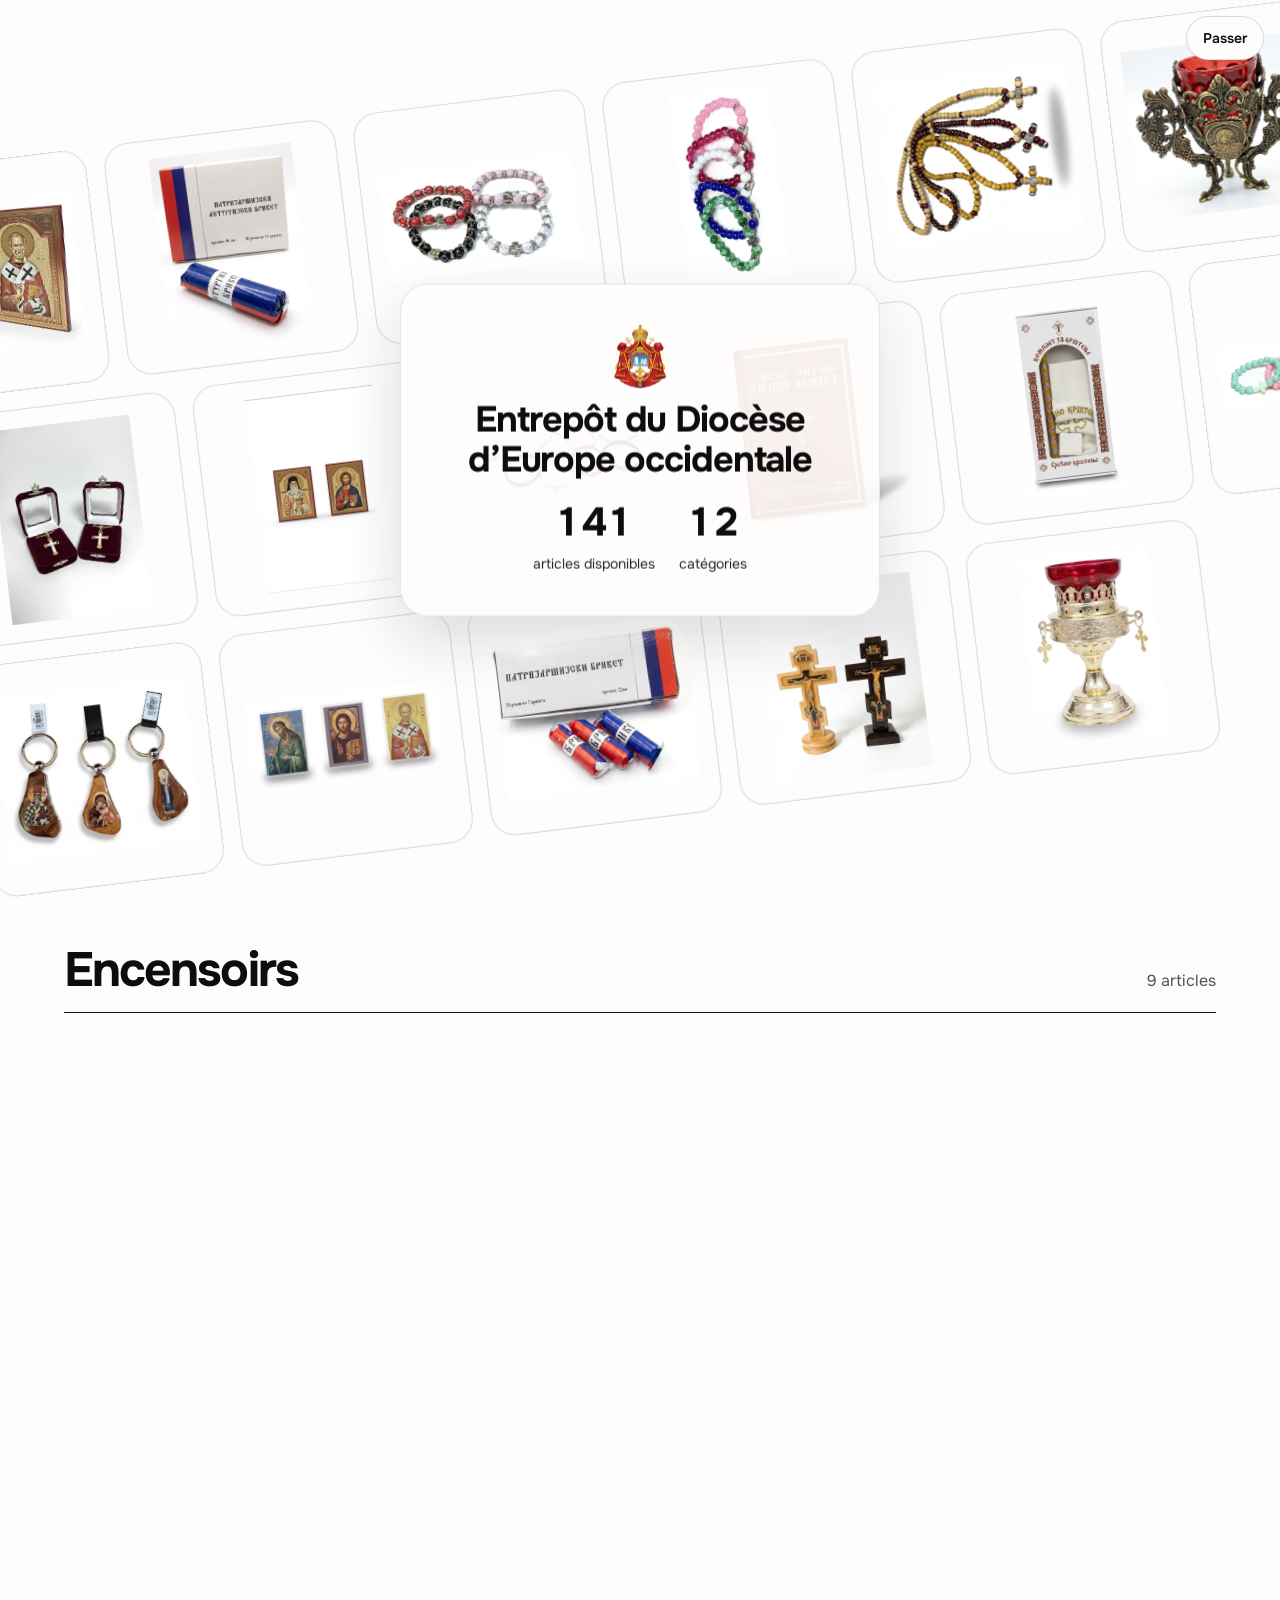
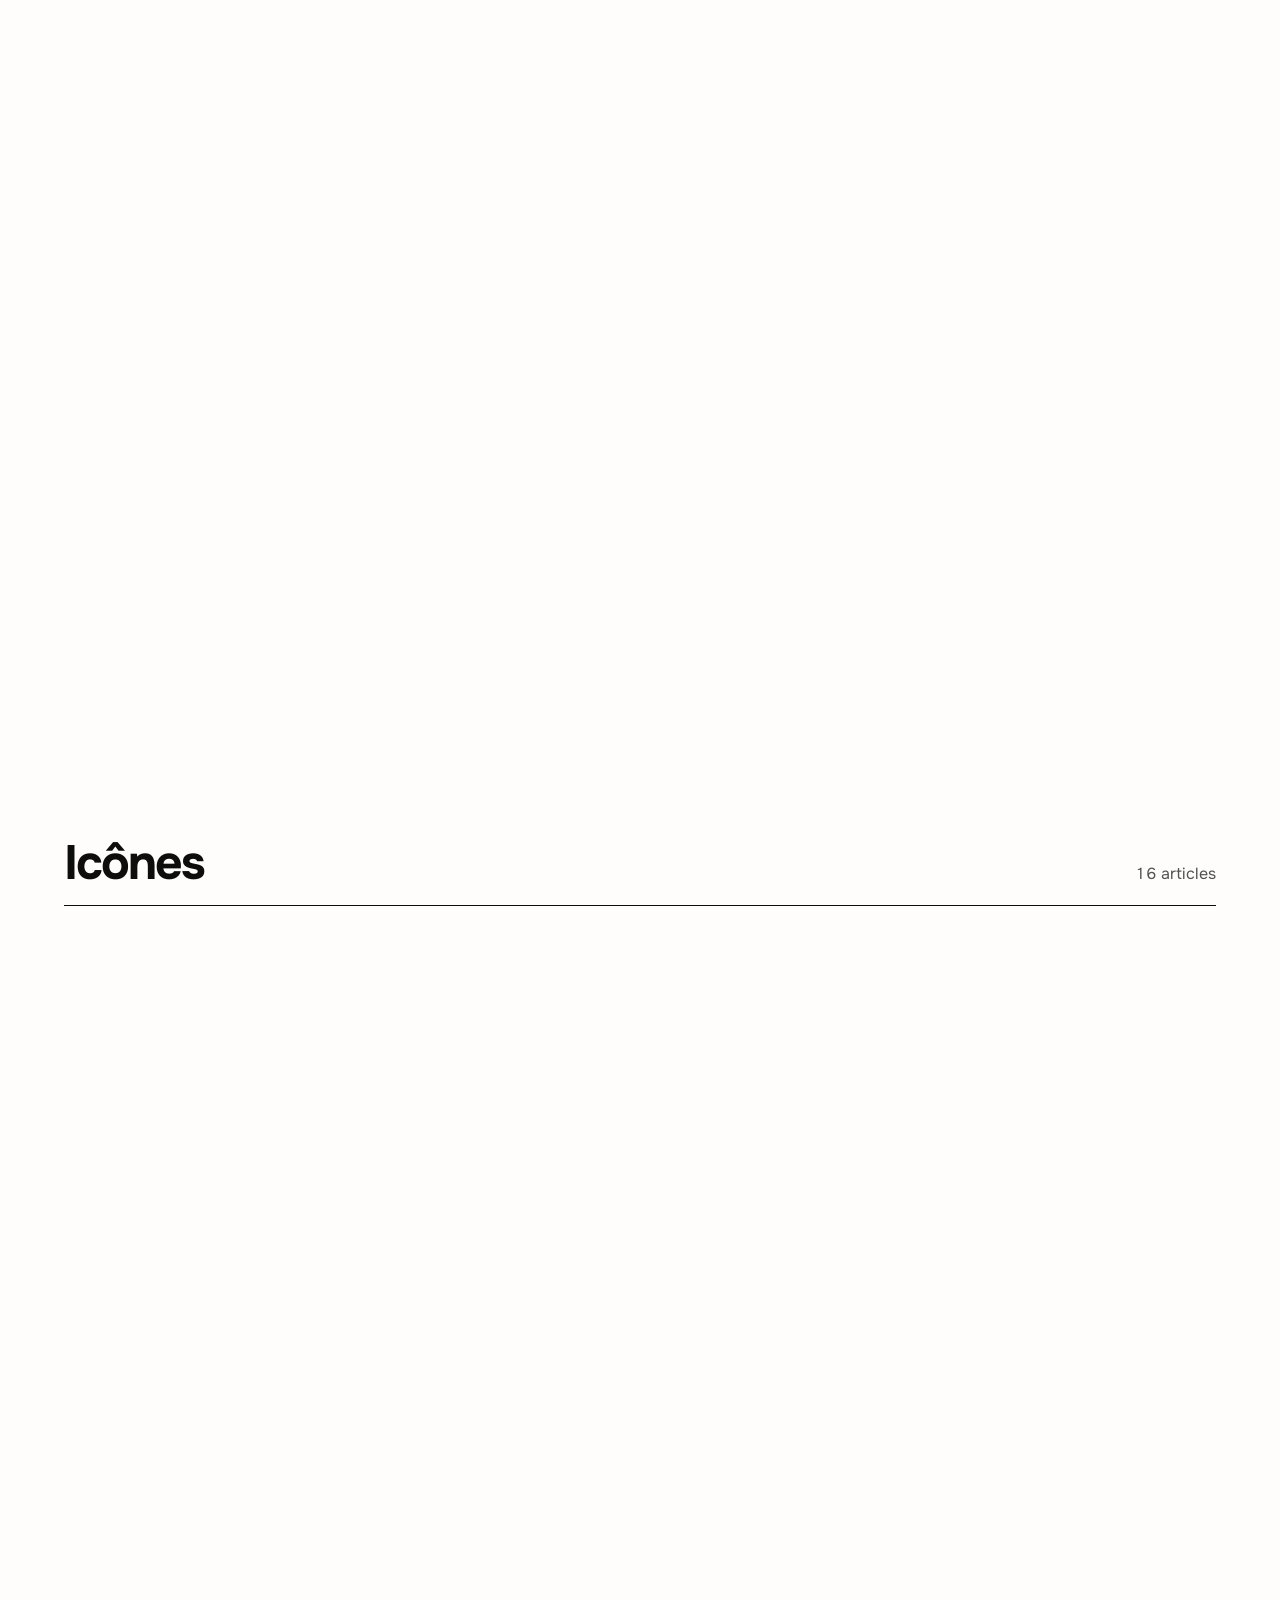
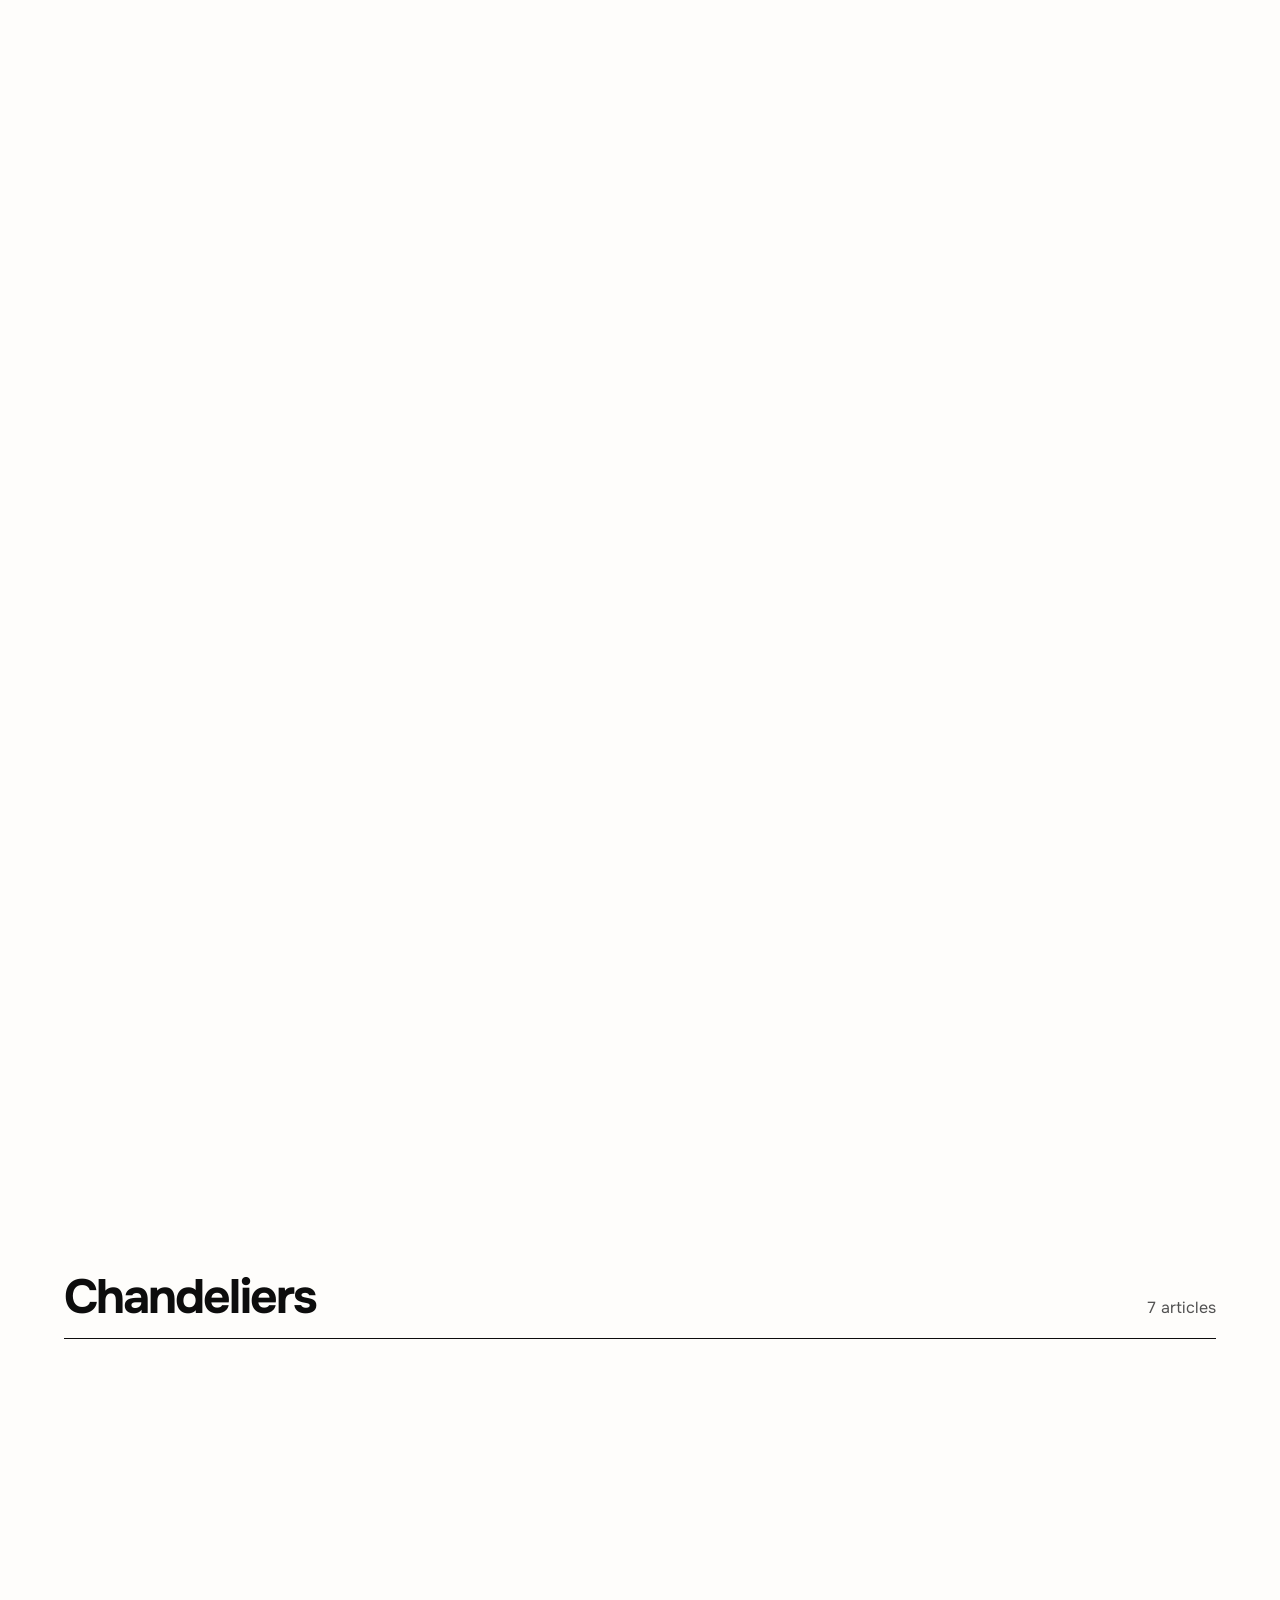
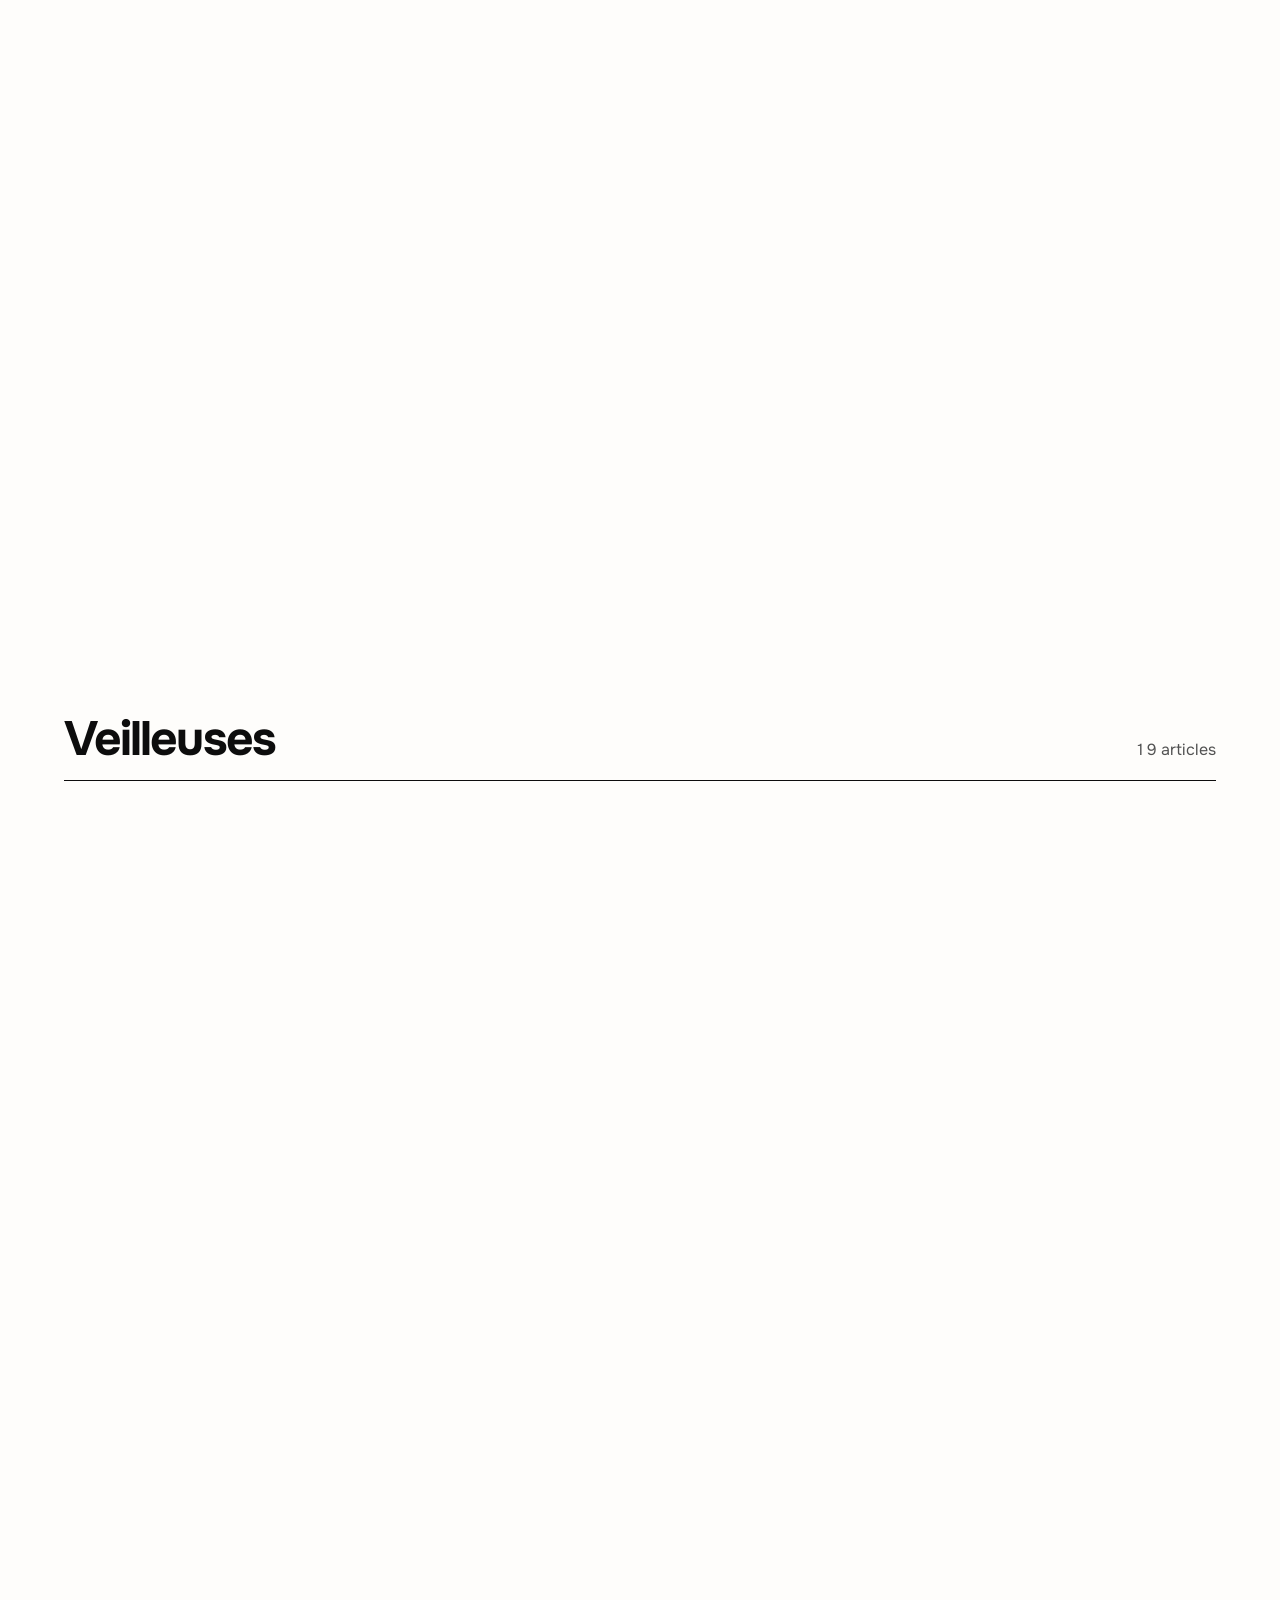
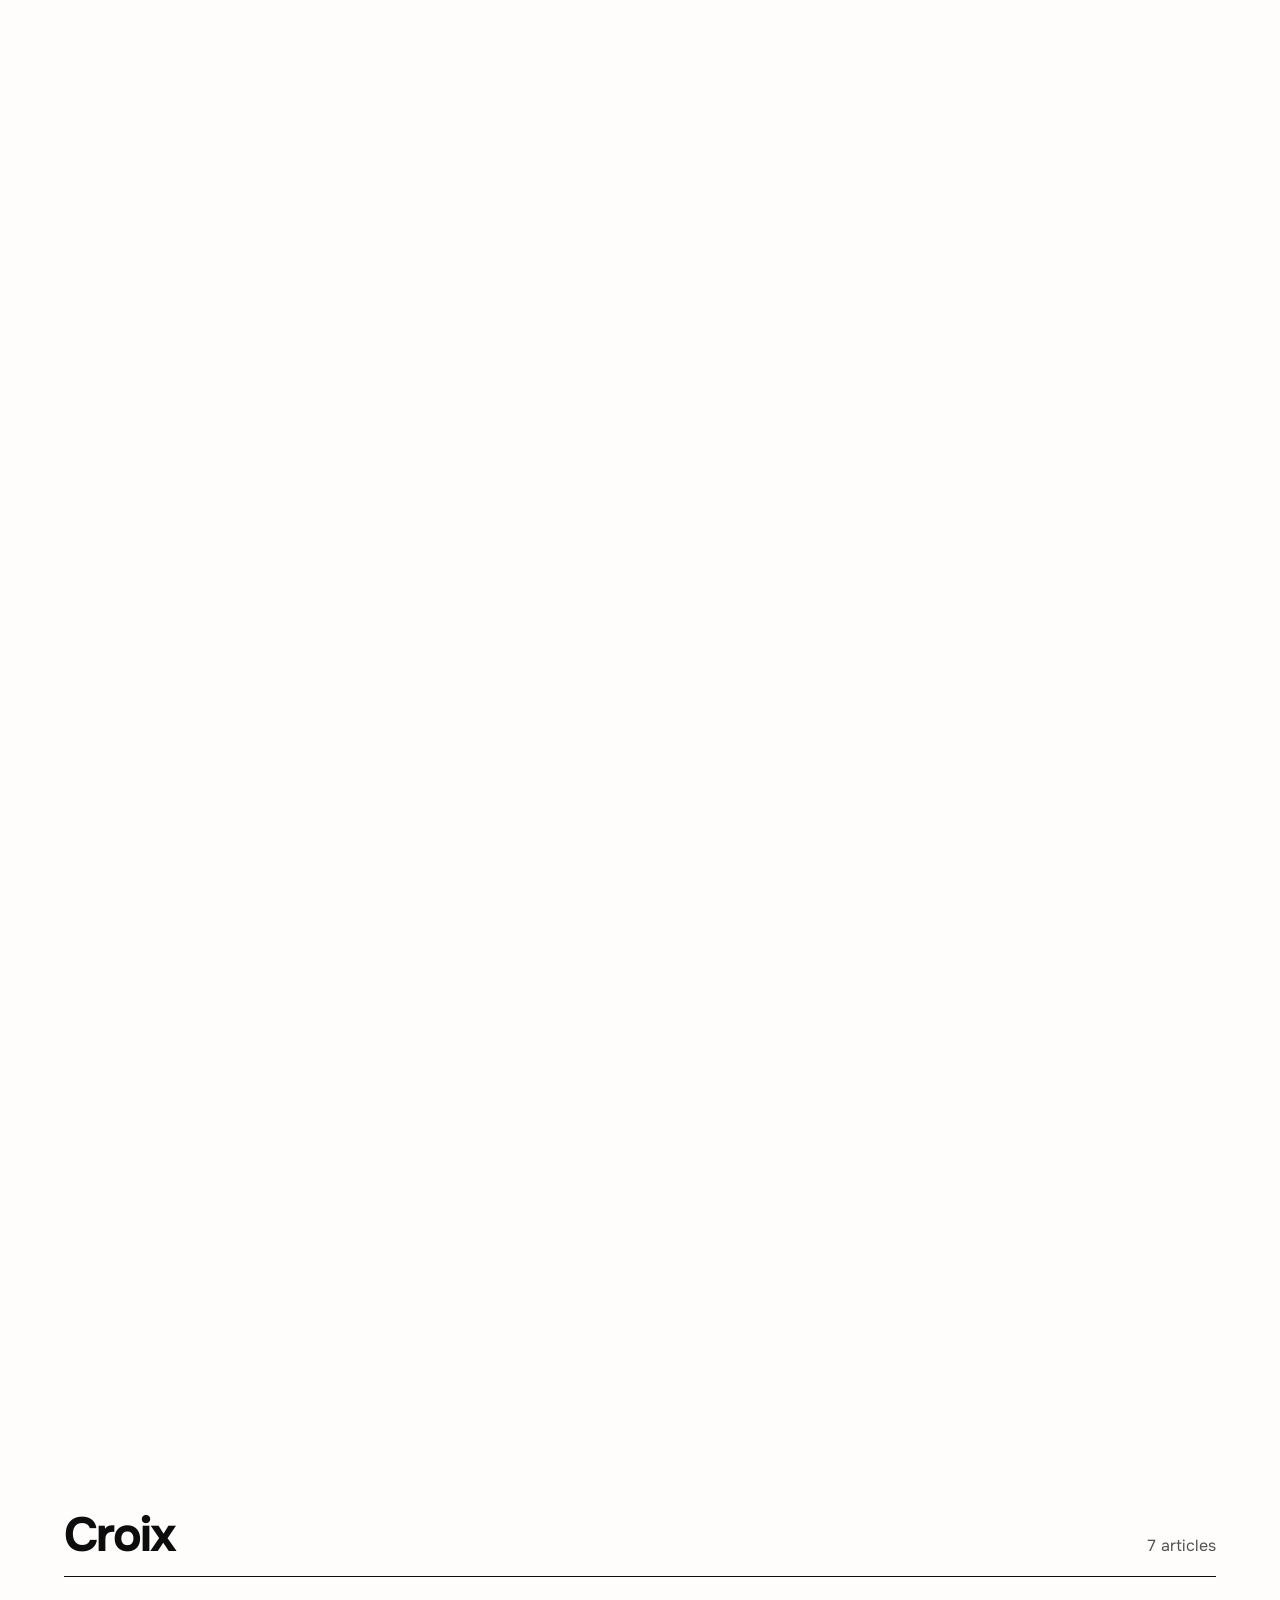
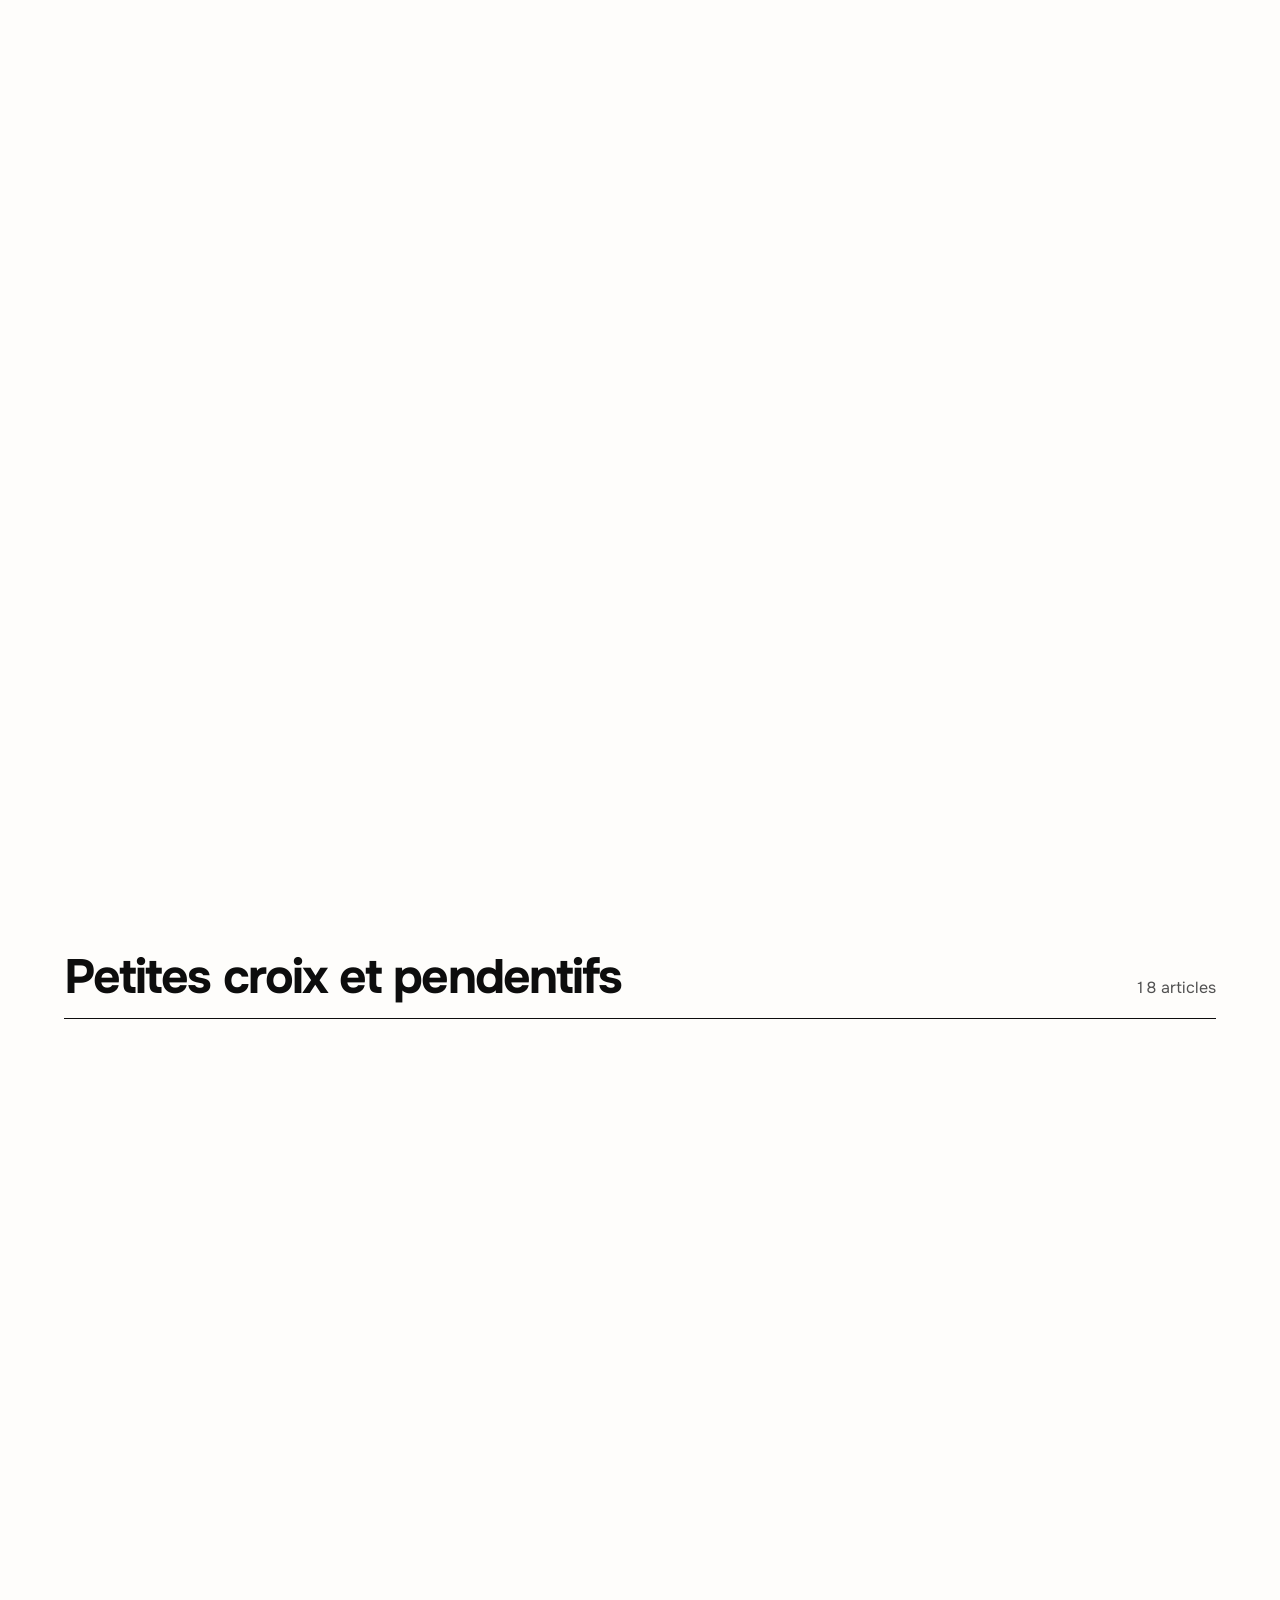
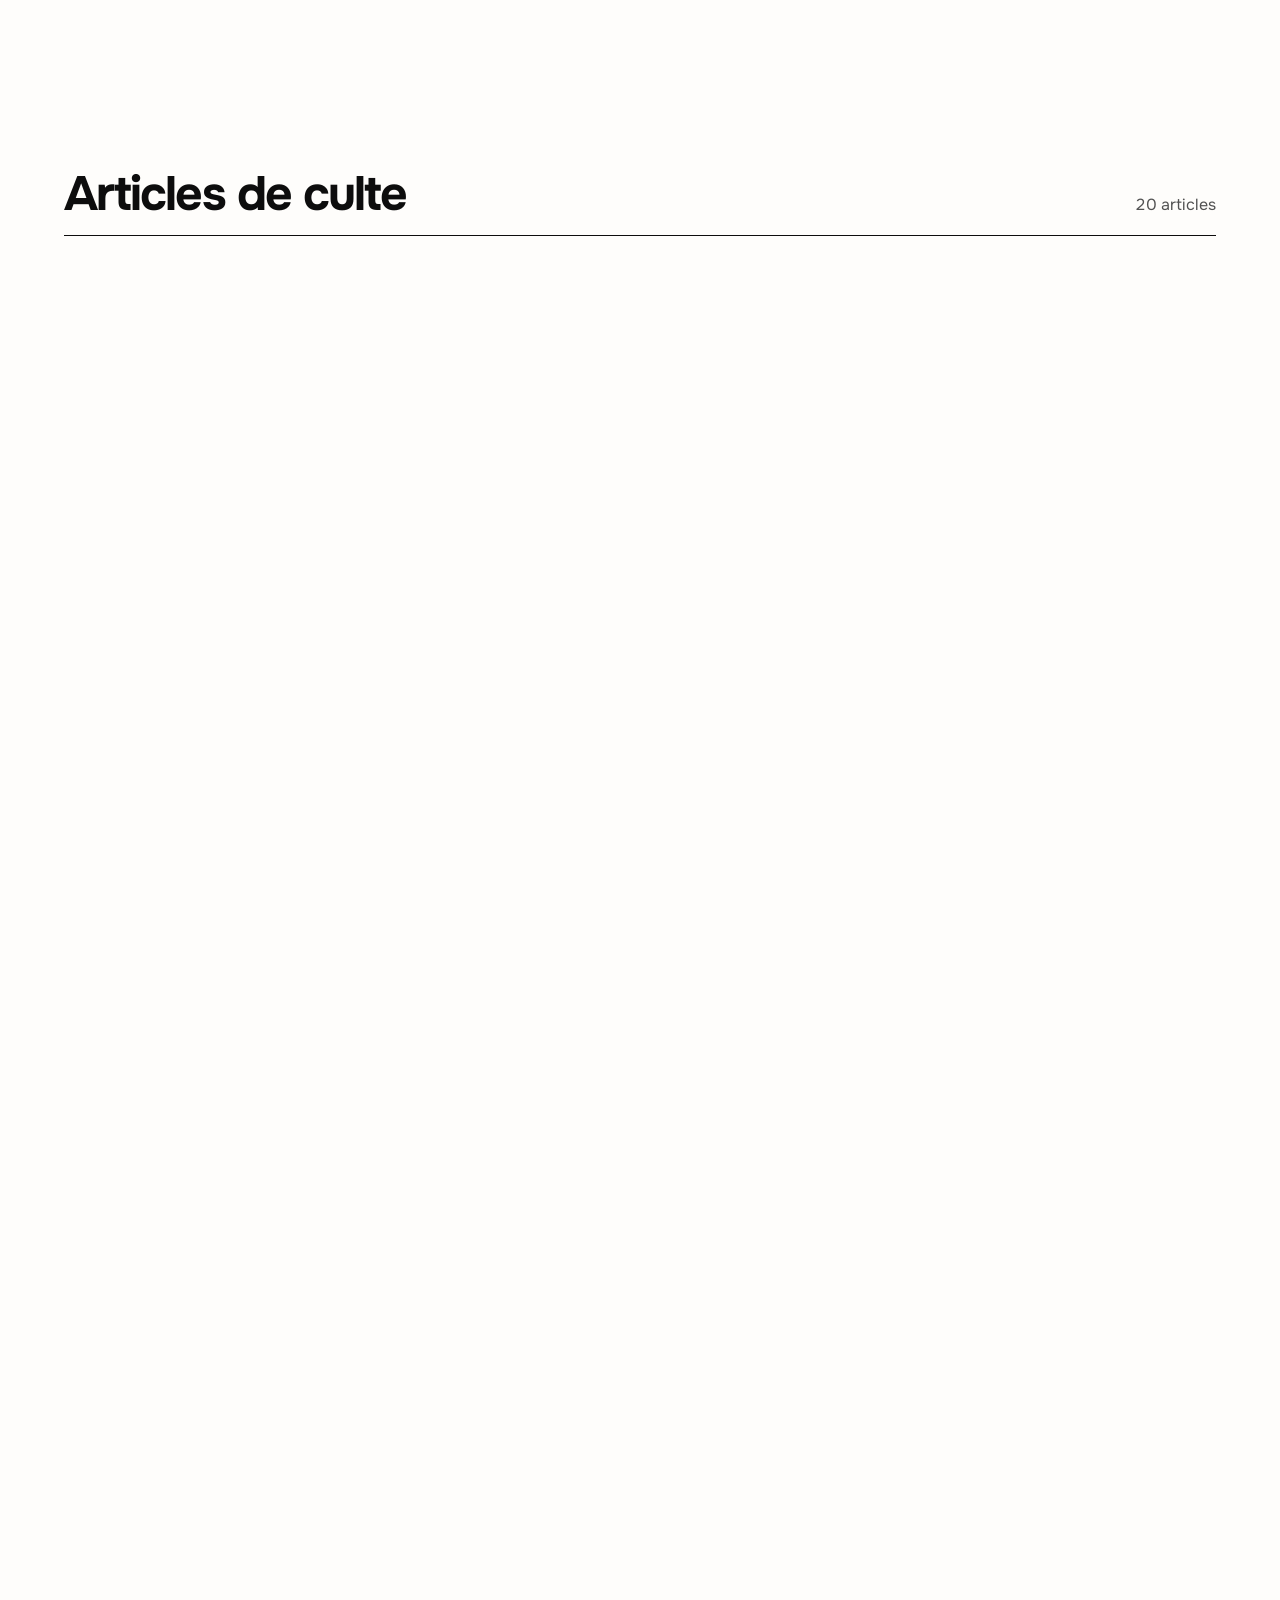
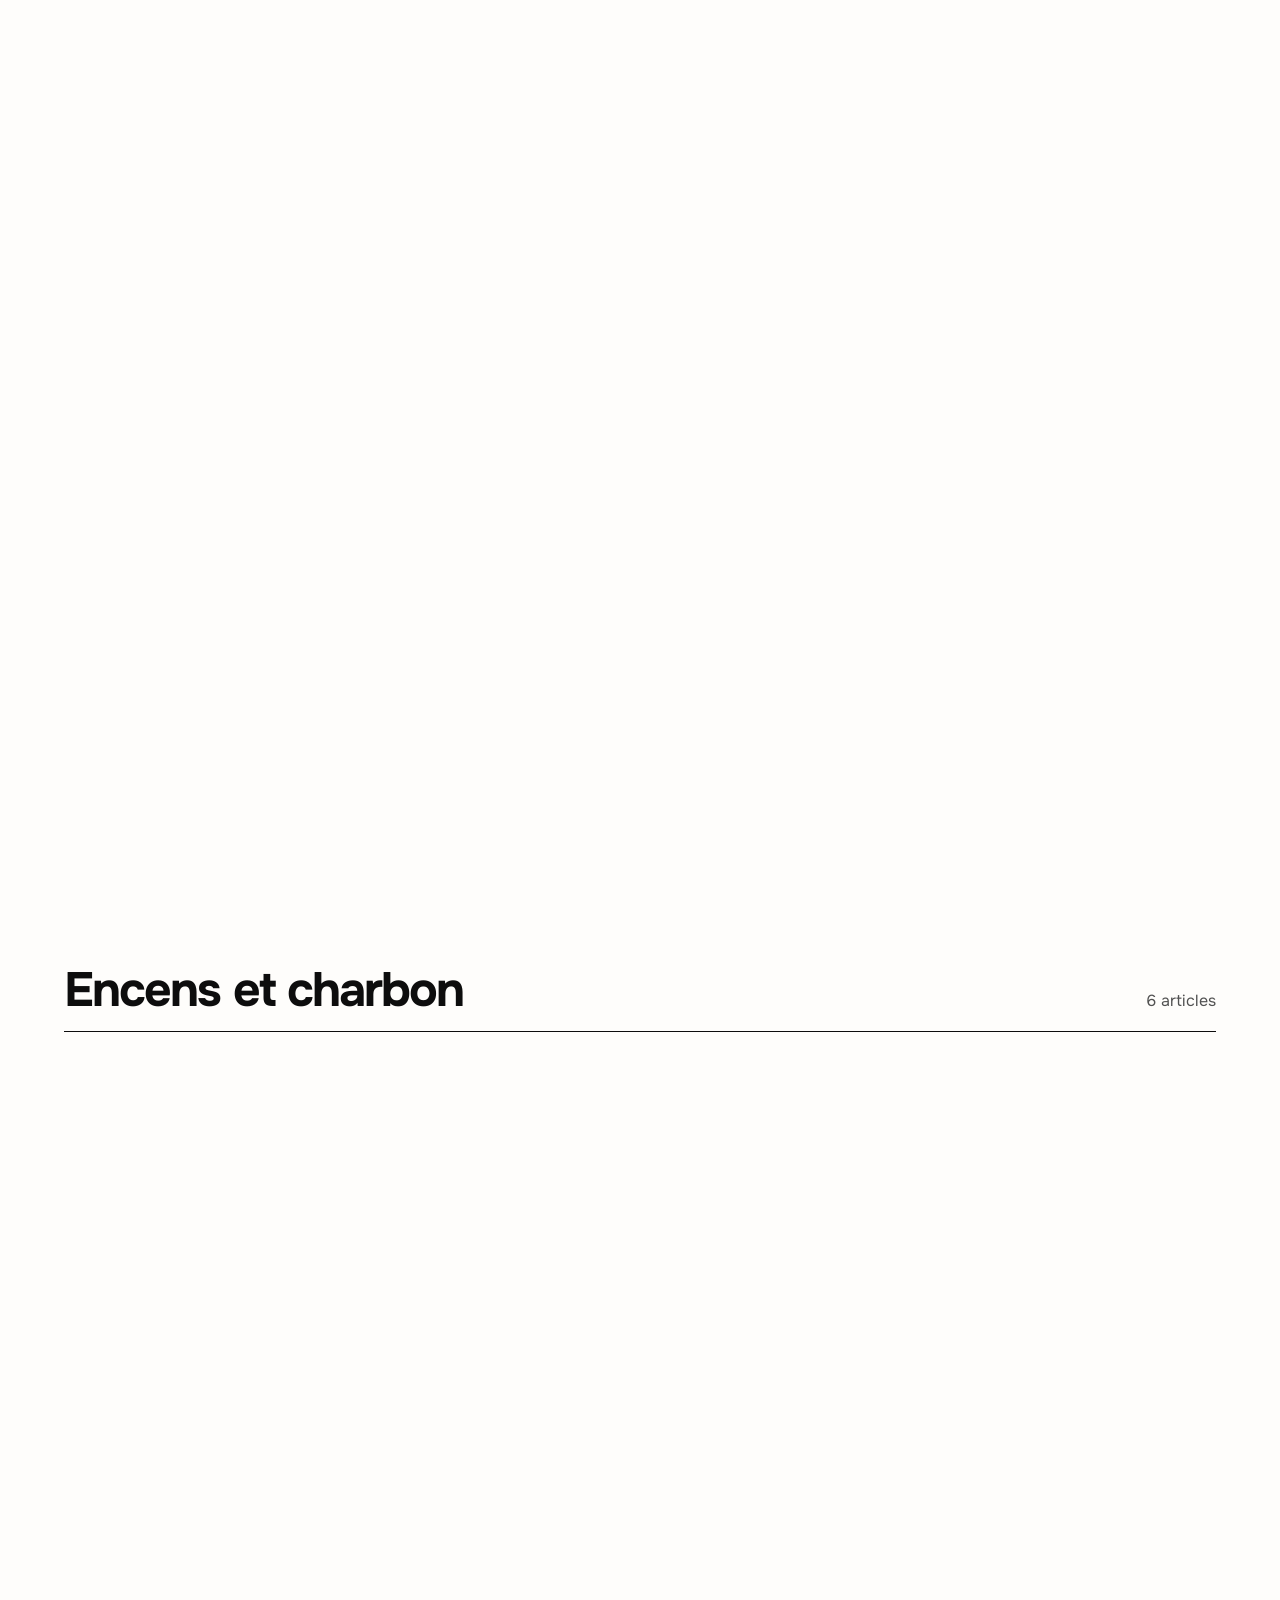
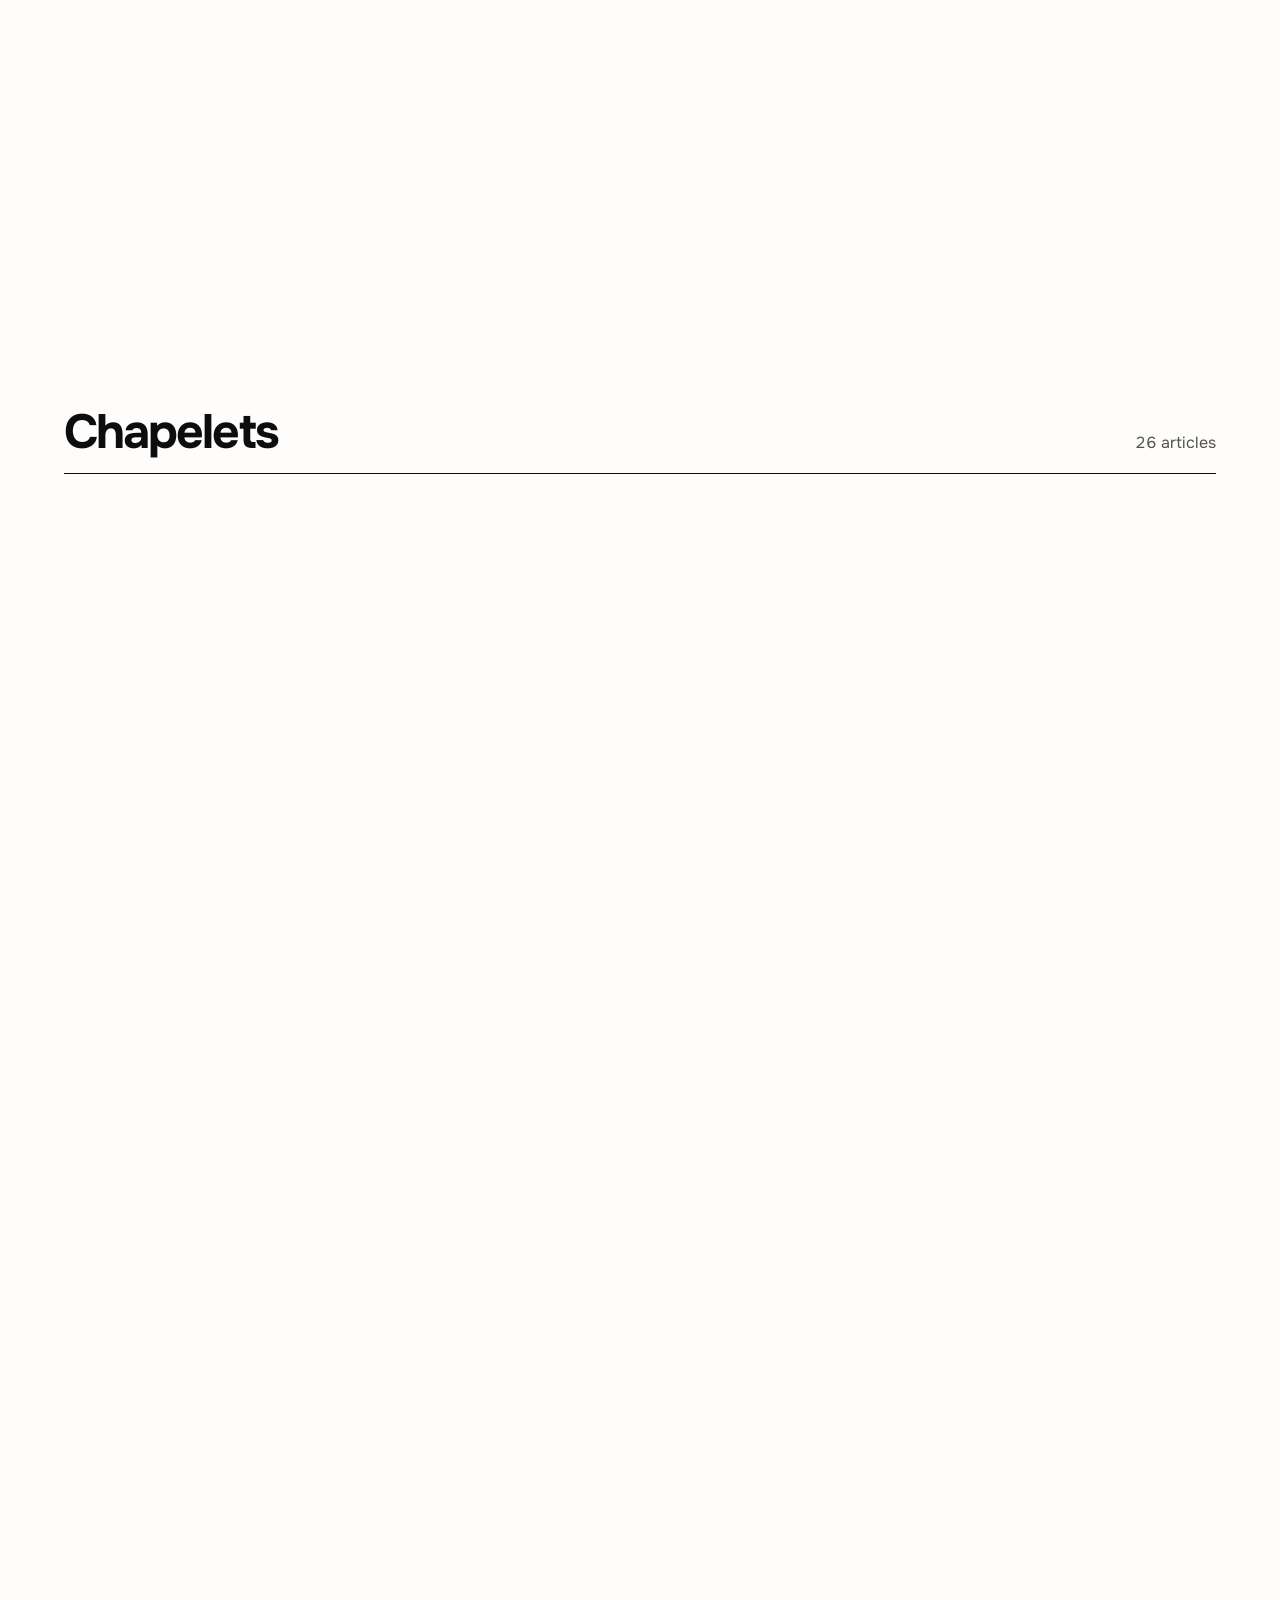
==== docs/index.html @ 51abb0ed "Uvodna animacija: stranica se sakriva dok animacija ne preuzme (nema treperenja kataloga), pločice p" ====
<!doctype html>
<html lang="fr" class="no-js">
<head>
  <meta charset="utf-8">
  <meta name="viewport" content="width=device-width, initial-scale=1">
  <title>Entrepôt du Diocèse d’Europe occidentale</title>
  <meta name="description" content="Encensoirs, icônes, chandeliers, veilleuses, croix, chapelets, livres et bougies en cire : tout l’entrepôt du Diocèse d’Europe occidentale, article par article, avec leurs codes.">
  <meta name="theme-color" content="#232323">
  <link rel="canonical" href="https://magacinzapadnoevropski.com/">
  <link rel="alternate" hreflang="fr" href="https://magacinzapadnoevropski.com/">
  <link rel="alternate" hreflang="en" href="https://magacinzapadnoevropski.com/en/">
  <link rel="alternate" hreflang="sr-Cyrl" href="https://magacinzapadnoevropski.com/sr/">
  <link rel="alternate" hreflang="x-default" href="https://magacinzapadnoevropski.com/">
  <meta property="og:type" content="website">
  <meta property="og:title" content="Entrepôt du Diocèse d’Europe occidentale">
  <meta property="og:description" content="Encensoirs, icônes, chandeliers, veilleuses, croix, chapelets, livres et bougies en cire : tout l’entrepôt du Diocèse d’Europe occidentale, article par article, avec leurs codes.">
  <meta property="og:locale" content="fr_FR">
  <meta property="og:url" content="https://magacinzapadnoevropski.com/">
  <meta property="og:site_name" content="Entrepôt du Diocèse d’Europe occidentale">
  <meta property="og:image" content="https://magacinzapadnoevropski.com/assets/img/share-fr.jpg?v=b49e98ed50">
  <meta property="og:image:type" content="image/jpeg">
  <meta property="og:image:width" content="1200">
  <meta property="og:image:height" content="630">
  <meta property="og:image:alt" content="Entrepôt du Diocèse d’Europe occidentale">
  <meta name="twitter:card" content="summary_large_image">
  <link rel="icon" href="./favicon.png" type="image/png">
  <link rel="apple-touch-icon" href="./apple-touch-icon.png">
  <link rel="preload" href="./assets/fonts/onest-latin-400-normal.woff2" as="font" type="font/woff2" crossorigin>
  <link rel="preload" href="./assets/fonts/onest-latin-700-normal.woff2" as="font" type="font/woff2" crossorigin>
  <link rel="stylesheet" href="./assets/css/site.css?v=f30753114c">
  <link rel="preconnect" href="https://ivzzhtaksdwbhhioilsn.supabase.co" crossorigin>
  <script>document.documentElement.className = 'js';
  // Opening intro: hide the page until app.js takes over, so the catalogue never flashes first.
  (function () { try {
    var d = document.documentElement, q = location.search, seen = false;
    try { seen = !!sessionStorage.getItem('ek-intro'); } catch (e) {}
    if (seen || /[?&]ponuda=/.test(q) || location.hash.length > 1 || (matchMedia && matchMedia('(prefers-reduced-motion: reduce)').matches)) return;
    d.classList.add('intro-pending');
    setTimeout(function () { d.classList.remove('intro-pending'); }, 4000);
  } catch (e) {} })();</script>
</head>
<body>
  <a class="skip" href="#catalogue">Aller au catalogue</a>
  <header class="slab">
    <div class="container slab__inner">
      <a class="wordmark" href="./"><img class="wordmark__grb" src="./assets/img/grb-112.webp" width="48" height="56" alt=""><span class="visually-hidden">Entrepôt du Diocèse d’Europe occidentale</span></a>
      <nav class="langs" aria-label="Langue">
        <a href="./" hreflang="fr" lang="fr" aria-label="Français" data-lang aria-current="page"><span class="flag"><svg viewBox="0 0 3 2" aria-hidden="true"><rect width="1" height="2" fill="#002654"/><rect x="1" width="1" height="2" fill="#fff"/><rect x="2" width="1" height="2" fill="#CE1126"/></svg></span><span class="l-code" aria-hidden="true">FR</span></a>
        <a href="./en/" hreflang="en" lang="en" aria-label="English" data-lang><span class="flag"><svg viewBox="0 0 60 30" preserveAspectRatio="xMidYMid slice" aria-hidden="true"><clipPath id="uk1"><path d="M30,15h30v15zv15h-30zh-30v-15zv-15h30z"/></clipPath><path d="M0,0v30h60v-30z" fill="#012169"/><path d="M0,0L60,30M60,0L0,30" stroke="#fff" stroke-width="6"/><path d="M0,0L60,30M60,0L0,30" clip-path="url(#uk1)" stroke="#C8102E" stroke-width="4"/><path d="M30,0v30M0,15h60" stroke="#fff" stroke-width="10"/><path d="M30,0v30M0,15h60" stroke="#C8102E" stroke-width="6"/></svg></span><span class="l-code" aria-hidden="true">EN</span></a>
        <a href="./sr/" hreflang="sr-Cyrl" lang="sr-Cyrl" aria-label="Српски" data-lang><span class="flag"><svg viewBox="0 0 3 2" aria-hidden="true"><rect width="3" height="2" fill="#fff"/><rect width="3" height="1.3333" fill="#0C4076"/><rect width="3" height="0.6667" fill="#C6363C"/></svg></span><span class="l-code" aria-hidden="true">SR</span></a>
      </nav>
      <div class="account" data-account hidden>
        <button class="listbtn listbtn--login" type="button" data-login>Connexion membres</button>
        <button class="listbtn listbtn--pdf" type="button" data-pdf hidden><svg width="18" height="18" viewBox="0 0 24 24" fill="none" stroke="currentColor" stroke-width="1.8" stroke-linecap="round" stroke-linejoin="round" aria-hidden="true"><path d="M12 3v12"/><path d="M7 11l5 5 5-5"/><path d="M4 20h16"/></svg><span data-pdf-label aria-live="polite">Télécharger le PDF</span></button>
        <a class="listbtn listbtn--profile" data-profile hidden href="./compte/"><svg width="18" height="18" viewBox="0 0 24 24" fill="none" stroke="currentColor" stroke-width="1.8" stroke-linecap="round" aria-hidden="true"><circle cx="12" cy="8" r="4"/><path d="M4 21c1.6-4 4.6-6 8-6s6.4 2 8 6"/></svg>Mon profil</a>
      </div>
    </div>
  </header>

  <main id="main">
    <section class="hero">
      <div class="container hero__grid">
        <div class="hero__text">
          <h1>Entrepôt du Diocèse d’Europe occidentale</h1>
          <form class="find" action="#catalogue" data-find hidden>
            <label for="q-hero">Article ou code</label>
            <div class="find__row">
              <input id="q-hero" type="search" name="q" placeholder="P074, chapelet" autocomplete="off" spellcheck="false">
              <button class="btn btn--primary" type="submit">Chercher</button>
            </div>
          </form>
          <p class="hero__links" data-nojs><a class="btn btn--primary" href="#catalogue">Voir le catalogue</a></p>
        </div>
        <nav class="shelves" aria-labelledby="h-shelves">
          <h2 class="shelves__title" id="h-shelves">Catégories</h2>
          <ul role="list" data-shelves>
        <li class="shelf"><a href="#encensoirs">
          <span class="shelf__img"><img src="./assets/img/p/h004-1-s.webp" width="369" height="640" alt="" fetchpriority="high" decoding="async"></span>
          <span class="shelf__name">Encensoirs</span>
          <span class="shelf__count">9<span class="visually-hidden"> articles</span></span>
        </a></li>
        <li class="shelf"><a href="#icones">
          <span class="shelf__img"><img src="./assets/img/p/p074-1-s.webp" width="447" height="640" alt="" fetchpriority="high" decoding="async"></span>
          <span class="shelf__name">Icônes</span>
          <span class="shelf__count">16<span class="visually-hidden"> articles</span></span>
        </a></li>
        <li class="shelf"><a href="#chandeliers">
          <span class="shelf__img"><img src="./assets/img/p/a001-1-s.webp" width="382" height="640" alt="" fetchpriority="high" decoding="async"></span>
          <span class="shelf__name">Chandeliers</span>
          <span class="shelf__count">7<span class="visually-hidden"> articles</span></span>
        </a></li>
        <li class="shelf"><a href="#veilleuses">
          <span class="shelf__img"><img src="./assets/img/p/p142-1-s.webp" width="640" height="536" alt="" fetchpriority="high" decoding="async"></span>
          <span class="shelf__name">Veilleuses</span>
          <span class="shelf__count">19<span class="visually-hidden"> articles</span></span>
        </a></li>
        <li class="shelf"><a href="#croix">
          <span class="shelf__img"><img src="./assets/img/p/p020-1-s.webp" width="358" height="640" alt="" fetchpriority="auto" decoding="async"></span>
          <span class="shelf__name">Croix</span>
          <span class="shelf__count">7<span class="visually-hidden"> articles</span></span>
        </a></li>
        <li class="shelf"><a href="#pendentifs">
          <span class="shelf__img"><img src="./assets/img/p/h016-1-s.webp" width="565" height="640" alt="" fetchpriority="auto" decoding="async"></span>
          <span class="shelf__name">Petites croix et pendentifs</span>
          <span class="shelf__count">18<span class="visually-hidden"> articles</span></span>
        </a></li>
        <li class="shelf"><a href="#culte">
          <span class="shelf__img"><img src="./assets/img/p/h020-1-s.webp" width="517" height="640" alt="" fetchpriority="auto" decoding="async"></span>
          <span class="shelf__name">Articles de culte</span>
          <span class="shelf__count">20<span class="visually-hidden"> articles</span></span>
        </a></li>
        <li class="shelf"><a href="#encens">
          <span class="shelf__img"><img src="./assets/img/p/p146-1-s.webp" width="640" height="588" alt="" fetchpriority="auto" decoding="async"></span>
          <span class="shelf__name">Encens et charbon</span>
          <span class="shelf__count">6<span class="visually-hidden"> articles</span></span>
        </a></li>
        <li class="shelf"><a href="#chapelets">
          <span class="shelf__img"><img src="./assets/img/p/p111-1-s.webp" width="511" height="640" alt="" loading="lazy" decoding="async"></span>
          <span class="shelf__name">Chapelets</span>
          <span class="shelf__count">26<span class="visually-hidden"> articles</span></span>
        </a></li>
        <li class="shelf"><a href="#enfants">
          <span class="shelf__img"><img src="./assets/img/p/n001-1-s.webp" width="505" height="619" alt="" loading="lazy" decoding="async"></span>
          <span class="shelf__name">Coin enfants</span>
          <span class="shelf__count">2<span class="visually-hidden"> articles</span></span>
        </a></li>
        <li class="shelf"><a href="#livres">
          <span class="shelf__img"><img src="./assets/img/p/p084-1-s.webp" width="555" height="640" alt="" loading="lazy" decoding="async"></span>
          <span class="shelf__name">Livres</span>
          <span class="shelf__count">11<span class="visually-hidden"> articles</span></span>
        </a></li>
        <li class="shelf"><a href="#bougies">
          <span class="shelf__img"><img src="./assets/img/p/bougies-1-s.webp" width="467" height="640" alt="" loading="lazy" decoding="async"></span>
          <span class="shelf__name">Bougies en cire</span>
          <span class="shelf__count">10<span class="visually-hidden"> formats</span></span>
        </a></li>
          </ul>
        </nav>
      </div>
    </section>

    <section class="catalogue" id="catalogue" aria-label="Catalogue de l’entrepôt">
      <div class="bar">
        <div class="container bar__inner">
          <button class="bar__search" type="button" data-to-search data-js hidden aria-label="Rechercher un article"><svg width="20" height="20" viewBox="0 0 24 24" fill="none" stroke="currentColor" stroke-width="2" stroke-linecap="round" aria-hidden="true"><circle cx="11" cy="11" r="6.5"/><path d="M16 16l4.5 4.5"/></svg></button>
          <nav class="chips" aria-label="Catégories" data-chips><a href="#encensoirs" data-chip="encensoirs">Encensoirs</a><a href="#icones" data-chip="icones">Icônes</a><a href="#chandeliers" data-chip="chandeliers">Chandeliers</a><a href="#veilleuses" data-chip="veilleuses">Veilleuses</a><a href="#croix" data-chip="croix">Croix</a><a href="#pendentifs" data-chip="pendentifs">Petites croix et pendentifs</a><a href="#culte" data-chip="culte">Articles de culte</a><a href="#encens" data-chip="encens">Encens et charbon</a><a href="#chapelets" data-chip="chapelets">Chapelets</a><a href="#enfants" data-chip="enfants">Coin enfants</a><a href="#livres" data-chip="livres">Livres</a><a href="#bougies" data-chip="bougies">Bougies en cire</a></nav>
          <p class="bar__status" role="status" data-status>151 articles</p>
          <button class="bar__clear" type="button" data-clear hidden>Effacer</button>
        </div>
      </div>
      <div class="container" data-sections>
      <p class="nomatch" data-nomatch hidden></p>
      <section class="cat" id="encensoirs" aria-labelledby="h-encensoirs" data-cat>
        <div class="cat__head"><h2 id="h-encensoirs">Encensoirs</h2><p class="cat__count">9 articles</p></div>
        <ul class="grid" role="list">
        <li class="card" data-code="P011" data-search="encensoir censer kadionica p011 r011 encensoirs censers kadionice">
          <a class="card__img" href="./assets/img/p/p011-1.webp" data-detail="P011" tabindex="-1" aria-hidden="true"><img src="./assets/img/p/p011-1-s.webp" width="640" height="274" alt="" loading="lazy" decoding="async"></a>
          <h3 class="card__name"><a href="./assets/img/p/p011-1.webp" data-detail="P011">Encensoir</a></h3>
          
          <p class="card__meta"><span class="card__code">P011</span><span class="card__price" data-price="P011"></span></p>
          
          <button class="add" type="button" data-add="P011" aria-label="Ajouter à la liste : Encensoir">Ajouter</button>
        </li>
        <li class="card" data-code="P014" data-search="encensoir censer kadionica p014 r014 encensoirs censers kadionice">
          <a class="card__img" href="./assets/img/p/p014-1.webp" data-detail="P014" tabindex="-1" aria-hidden="true"><img src="./assets/img/p/p014-1-s.webp" width="504" height="369" alt="" loading="lazy" decoding="async"></a>
          <h3 class="card__name"><a href="./assets/img/p/p014-1.webp" data-detail="P014">Encensoir</a></h3>
          
          <p class="card__meta"><span class="card__code">P014</span><span class="card__price" data-price="P014"></span></p>
          
          <button class="add" type="button" data-add="P014" aria-label="Ajouter à la liste : Encensoir">Ajouter</button>
        </li>
        <li class="card" data-code="P013" data-search="encensoir censer kadionica p013 r013 encensoirs censers kadionice">
          <a class="card__img" href="./assets/img/p/p013-1.webp" data-detail="P013" tabindex="-1" aria-hidden="true"><img src="./assets/img/p/p013-1-s.webp" width="530" height="640" alt="" loading="lazy" decoding="async"></a>
          <h3 class="card__name"><a href="./assets/img/p/p013-1.webp" data-detail="P013">Encensoir</a></h3>
          
          <p class="card__meta"><span class="card__code">P013</span><span class="card__price" data-price="P013"></span></p>
          
          <button class="add" type="button" data-add="P013" aria-label="Ajouter à la liste : Encensoir">Ajouter</button>
        </li>
        <li class="card" data-code="P012" data-search="encensoir censer kadionica p012 r012 encensoirs censers kadionice">
          <a class="card__img" href="./assets/img/p/p012-1.webp" data-detail="P012" tabindex="-1" aria-hidden="true"><img src="./assets/img/p/p012-1-s.webp" width="404" height="364" alt="" loading="lazy" decoding="async"></a>
          <h3 class="card__name"><a href="./assets/img/p/p012-1.webp" data-detail="P012">Encensoir</a></h3>
          
          <p class="card__meta"><span class="card__code">P012</span><span class="card__price" data-price="P012"></span></p>
          
          <button class="add" type="button" data-add="P012" aria-label="Ajouter à la liste : Encensoir">Ajouter</button>
        </li>
        <li class="card" data-code="A006" data-search="encensoir censer kadionica a006 a006 encensoirs censers kadionice">
          <a class="card__img" href="./assets/img/p/a006-1.webp" data-detail="A006" tabindex="-1" aria-hidden="true"><img src="./assets/img/p/a006-1-s.webp" width="640" height="308" alt="" loading="lazy" decoding="async"></a>
          <h3 class="card__name"><a href="./assets/img/p/a006-1.webp" data-detail="A006">Encensoir</a></h3>
          
          <p class="card__meta"><span class="card__code">A006</span><span class="card__price" data-price="A006"></span></p>
          
          <button class="add" type="button" data-add="A006" aria-label="Ajouter à la liste : Encensoir">Ajouter</button>
        </li>
        <li class="card" data-code="H007" data-search="petit encensoir small censer kadionica manja h007 n007 encensoirs censers kadionice">
          <a class="card__img" href="./assets/img/p/h007-1.webp" data-detail="H007" tabindex="-1" aria-hidden="true"><img src="./assets/img/p/h007-1-s.webp" width="640" height="361" alt="" loading="lazy" decoding="async"></a>
          <h3 class="card__name"><a href="./assets/img/p/h007-1.webp" data-detail="H007">Petit encensoir</a></h3>
          
          <p class="card__meta"><span class="card__code">H007</span><span class="card__price" data-price="H007"></span></p>
          
          <button class="add" type="button" data-add="H007" aria-label="Ajouter à la liste : Petit encensoir">Ajouter</button>
        </li>
        <li class="card" data-code="H006" data-search="grand encensoir large censer kadionica veca h006 n006 encensoirs censers kadionice">
          <a class="card__img" href="./assets/img/p/h006-1.webp" data-detail="H006" tabindex="-1" aria-hidden="true"><img src="./assets/img/p/h006-1-s.webp" width="640" height="307" alt="" loading="lazy" decoding="async"></a>
          <h3 class="card__name"><a href="./assets/img/p/h006-1.webp" data-detail="H006">Grand encensoir</a></h3>
          
          <p class="card__meta"><span class="card__code">H006</span><span class="card__price" data-price="H006"></span></p>
          
          <button class="add" type="button" data-add="H006" aria-label="Ajouter à la liste : Grand encensoir">Ajouter</button>
        </li>
        <li class="card" data-code="H004" data-search="encensoir en metal, grand metal censer, large kadionica metalna, veca h004 n004 encensoirs censers kadionice">
          <a class="card__img" href="./assets/img/p/h004-1.webp" data-detail="H004" tabindex="-1" aria-hidden="true"><img src="./assets/img/p/h004-1-s.webp" width="369" height="640" alt="" loading="lazy" decoding="async"></a>
          <h3 class="card__name"><a href="./assets/img/p/h004-1.webp" data-detail="H004">Encensoir en métal, grand</a></h3>
          
          <p class="card__meta"><span class="card__code">H004</span><span class="card__price" data-price="H004"></span></p>
          
          <button class="add" type="button" data-add="H004" aria-label="Ajouter à la liste : Encensoir en métal, grand">Ajouter</button>
        </li>
        <li class="card" data-code="H005" data-search="encensoir en metal, petit metal censer, small kadionica metalna, manja h005 n005 encensoirs censers kadionice">
          <a class="card__img" href="./assets/img/p/h005-1.webp" data-detail="H005" tabindex="-1" aria-hidden="true"><img src="./assets/img/p/h005-1-s.webp" width="362" height="566" alt="" loading="lazy" decoding="async"></a>
          <h3 class="card__name"><a href="./assets/img/p/h005-1.webp" data-detail="H005">Encensoir en métal, petit</a></h3>
          
          <p class="card__meta"><span class="card__code">H005</span><span class="card__price" data-price="H005"></span></p>
          
          <button class="add" type="button" data-add="H005" aria-label="Ajouter à la liste : Encensoir en métal, petit">Ajouter</button>
        </li>
        </ul>
      </section>
      <section class="cat" id="icones" aria-labelledby="h-icones" data-cat>
        <div class="cat__head"><h2 id="h-icones">Icônes</h2><p class="cat__count">16 articles</p></div>
        <ul class="grid" role="list">
        <li class="card card--multi" data-code="P064" data-search="icone montee a4 mounted icon a4 ikona kasirana a4 p064 r064 icones icons ikone saint alexandre nevski st alexander nevsky sv. aleksandar nevski p0656 saint alypius le stylite st alypius the stylite sv. alimpije stolpnik p0647 saint andre, apotre st andrew the apostle sv. apostol andrej p064/8 saint athanase le grand st athanasius the great sv. atanasije veliki p064/14 l ange blanc the white angel beli andjeo p064/15 annonciation annunciation blagovesti p064/16 mere de dieu mother of god presveta bogorodica p064/7 nativite du christ nativity of christ bozic p064/17 entree de la mere de dieu au temple entry of the mother of god into the temple vavedenje p064/18 ascension ascension vaznesenje p064/19 saint basile le grand st basil the great sv. vasilije veliki p064/20 saint basile d ostrog st basil of ostrog sv. vasilije ostroski p064/21 resurrection de lazare raising of lazarus vaskrsenje lazarevo p064/22 resurrection du christ resurrection of christ vaskrsenje hristovo p064/23 archange gabriel archangel gabriel sv. arhangel gavrilo p064/11 le christ christ gospod isus hristos p064/26 saint demetrius st demetrius sv. dimitrije p064/27 saints zosime et jacques sts zosimas and james sv. zosima i jakov p064/29 saints pierre et paul sts peter and paul sv. apostoli petar i pavle p064/42 saint ignace le theophore st ignatius the god-bearer sv. ignjatije bogonosac p064/30 saint elie, prophete st elijah the prophet sv. prorok ilija p064/31 saints cyrille et methode sts cyril and methodius sv. kirilo i metodije p064/33 saint cyriaque st cyriacus sv. kirijak p064/32 saints come et damien sts cosmas and damian sv. vraci kozma i damjan p064/25 saints constantin et helene sts constantine and helen sv. konstantin i jelena p064/35 exaltation de la croix (krstovdan) exaltation of the cross (krstovdan) krstovdan p064/37 bapteme du christ baptism of christ krstenje gospodnje p064/38 saint prince lazare st prince lazar sv. knez lazar p064/34 saint luc, apotre st luke the apostle sv. apostol luka p064/9 saint marc, apotre st mark the apostle sv. apostol marko p064/10 archange michel archangel michael sv. arhangel mihailo p064/12 saint nectaire d egine st nectarios of aegina sv. nektarije eginski p064/39 saint nicolas de zica st nikolaj of zica sv. nikolaj zicki p064/40 saint panteleimon st panteleimon sv. pantelejmon p064/41 sainte parasceve, jeune st paraskeva, young sv. petka, mlada p064/43 sainte parasceve, agee st paraskeva, elderly sv. petka, stara p064/45 protection de la mere de dieu protection of the mother of god pokrov presvete bogorodice p064/44 translation des reliques de saint nicolas translation of the relics of st nicholas prenos mostiju sv. nikole p064/46 transfiguration transfiguration preobrazenje p064/47 saint procope st procopius sv. prokopije p064/48 crucifixion crucifixion raspece p064/49 nativite de la mere de dieu nativity of the mother of god rodjenje presvete bogorodice p064/51 nativite de saint jean-baptiste nativity of st john the baptist rodjenje sv. jovana krstitelja p064/50 saint sava st sava sv. sava p064/53 saint sabbas le sanctifie st sabbas the sanctified sv. sava osveceni p064/52 saints serge et bacchus sts sergius and bacchus sv. sergije i vakh p064/24 saint simeon le theodoque st simeon the god-receiver sv. simeon bogoprimac p064/54 saint simeon le myroblyte st simeon the myrrh-streaming sv. simeon mirotocivi p064/55 saint simeon le stylite st simeon the stylite sv. simeon stolpnik p064/56 saint sisoes le grand st sisoes the great sv. sisoje veliki p064/57 saint spyridon st spyridon sv. spiridon p064/58 presentation du seigneur au temple meeting of the lord sretenje gospodnje p064/59 saint etienne, archidiacre st stephen the archdeacon sv. arhidjakon stefan p064/13 saint etienne de decani st stefan of decani sv. stefan decanski p064/60 saint etienne de decani st stefan of decani sv. stefan decanski p064/61 saint thomas, apotre st thomas the apostle sv. apostol toma p064/11 les trois saints hierarques the three holy hierarchs sv. tri jerarha p064/62 saint tryphon st tryphon sv. trifun p064/63 sainte trinite holy trinity sveta trojica p064/64 decollation de saint jean-baptiste beheading of st john the baptist usekovanje glave sv. jovana p064/65 dormition de la mere de dieu dormition of the mother of god uspenje presvete bogorodice p064/66 entree du christ a jerusalem palm sunday cveti p064/67 saint georges st george sv. djordje p064 saint georges (djurdjic) st george (djurdjic) djurdjic p0641 saints joachim et anne sts joachim and anna sv. joakim i ana p0642 saint jean le theologien st john the theologian sv. jovan bogoslov p0643 saint jean chrysostome st john chrysostom sv. jovan zlatousti p064/28 saint jean-baptiste st john the baptist sv. jovan krstitelj p064/36 saint jean le misericordieux st john the merciful sv. jovan milostivi p0644 saint justin de celije st justin of celije sv. justin celijski p0645">
          <a class="card__img" href="./assets/img/p/p064-1.webp" data-detail="P064" tabindex="-1" aria-hidden="true"><img src="./assets/img/p/p064-1-s.webp" width="499" height="640" alt="" loading="lazy" decoding="async"></a>
          <h3 class="card__name"><a href="./assets/img/p/p064-1.webp" data-detail="P064">Icône montée A4</a></h3>
          
          <p class="card__meta"><span class="card__code">P064</span><span class="card__price" data-price="P064"></span></p>
          <p class="card__opts"><span class="card__dot" aria-hidden="true"></span>51 options disponibles</p>
          <button class="add add--choose" type="button" data-choose="P064" aria-haspopup="dialog" aria-label="Choisir : Icône montée A4">Voir les options</button>
        </li>
        <li class="card card--multi" data-code="P074" data-search="icone nika, moyenne nika icon, medium ikona nika, srednja p074 r074 icones icons ikone l ange blanc the white angel beli andjeo p074/3 mere de dieu mother of god presveta bogorodica p074/6 theophanie theophany bogojavljenje p074/4 nativite du christ nativity of christ bozic p074/5 saint basile d ostrog st basil of ostrog sv. vasilije ostroski p074/7 resurrection du christ resurrection of christ vaskrsenje hristovo p074/8 le christ christ gospod isus hristos p074/9 saint demetrius st demetrius sv. dimitrije p074/10 sainte xenia st xenia sv. ksenija p074/10 archange michel archangel michael sv. arhangel mihailo p074/2 la serbie celeste heavenly serbia nebeska srbija p074/11 saint nicolas st nicholas sv. nikola p074/12 sainte parasceve (petka) st paraskeva (petka) sv. petka p074/13 les grandes fetes the great feasts praznici p074/14 saint sava st sava sv. sava p074/15 saint spyridon st spyridon sv. spiridon p074/16 saint etienne st stephen sv. stefan p074/17 saint tryphon st tryphon sv. trifun p074/18 sainte trinite holy trinity sveta trojica p074/19 saint georges st george sv. djordje p06521 saint jean st john sv. jovan p074/1">
          <a class="card__img" href="./assets/img/p/p074-1.webp" data-detail="P074" tabindex="-1" aria-hidden="true"><img src="./assets/img/p/p074-1-s.webp" width="447" height="640" alt="" loading="lazy" decoding="async"></a>
          <h3 class="card__name"><a href="./assets/img/p/p074-1.webp" data-detail="P074">Icône Nika, moyenne</a></h3>
          
          <p class="card__meta"><span class="card__code">P074</span><span class="card__price" data-price="P074"></span></p>
          <p class="card__opts"><span class="card__dot" aria-hidden="true"></span>11 options disponibles</p>
          <button class="add add--choose" type="button" data-choose="P074" aria-haspopup="dialog" aria-label="Choisir : Icône Nika, moyenne">Voir les options</button>
        </li>
        <li class="card" data-code="P128" data-search="icone nika, tres petite nika icon, smallest ikona nika, najmanja p128 r128 icones icons ikone">
          <a class="card__img" href="./assets/img/p/p074-2.webp" data-detail="P128" tabindex="-1" aria-hidden="true"><img src="./assets/img/p/p074-2-s.webp" width="640" height="436" alt="" loading="lazy" decoding="async"></a>
          <h3 class="card__name"><a href="./assets/img/p/p074-2.webp" data-detail="P128">Icône Nika, très petite</a></h3>
          
          <p class="card__meta"><span class="card__code">P128</span><span class="card__price" data-price="P128"></span></p>
          
          <button class="add" type="button" data-add="P128" aria-label="Ajouter à la liste : Icône Nika, très petite">Ajouter</button>
        </li>
        <li class="card card--multi" data-code="P127" data-search="icone nika, tres grande nika icon, largest ikona nika, najveca p127 r127 icones icons ikone l ange blanc the white angel beli andjeo p127/2 mere de dieu mother of god presveta bogorodica p127/5 le christ christ gospod isus hristos p127/6 archange michel archangel michael sv. arhangel mihailo p127/1 la serbie celeste heavenly serbia nebeska srbija p127/7 saint nicolas st nicholas sv. nikola p127/8 sainte parasceve (petka) st paraskeva (petka) sv. petka p127/8 saint georges st george sv. djordje p127/3 saint jean st john sv. jovan p127/4">
          <a class="card__img" href="./assets/img/p/p074-2.webp" data-detail="P127" tabindex="-1" aria-hidden="true"><img src="./assets/img/p/p074-2-s.webp" width="640" height="436" alt="" loading="lazy" decoding="async"></a>
          <h3 class="card__name"><a href="./assets/img/p/p074-2.webp" data-detail="P127">Icône Nika, très grande</a></h3>
          
          <p class="card__meta"><span class="card__code">P127</span><span class="card__price" data-price="P127"></span></p>
          <p class="card__opts"><span class="card__dot" aria-hidden="true"></span>9 options disponibles</p>
          <button class="add add--choose" type="button" data-choose="P127" aria-haspopup="dialog" aria-label="Choisir : Icône Nika, très grande">Voir les options</button>
        </li>
        <li class="card card--multi" data-code="A007" data-search="icone encadree sous verre a4 glass-framed icon a4 ikona u ramu sa staklom a4 a007 a007 icones icons ikone saint alexandre nevski st alexander nevsky sv. aleksandar nevski a007/4 saint alypius le stylite st alypius the stylite sv. alimpije stolpnik a007/5 saint andre, apotre st andrew the apostle sv. apostol andrej a007/6 saint athanase le grand st athanasius the great sv. atanasije veliki a007/14 l ange blanc the white angel beli andjeo a007/15 mere de dieu mother of god presveta bogorodica a007/16 mere de dieu mother of god presveta bogorodica a007/2 mere de dieu « aux trois mains » mother of god of the three hands bogorodica trojerucica a007/47 saint basile le grand st basil the great sv. vasilije veliki a007/17 saint basile d ostrog st basil of ostrog sv. vasilije ostroski a007/18 archange gabriel archangel gabriel sv. arhangel gavrilo a007/11 le christ christ gospod isus hristos a007/20 saint demetrius st demetrius sv. dimitrije a007/21 saints zosime et jacques sts zosimas and james sv. zosima i jakov a007/22 saint ignace le theophore st ignatius the god-bearer sv. ignjatije bogonosac a007/23 saint elie, prophete st elijah the prophet sv. prorok ilija a007/25 saints cyrille et methode sts cyril and methodius sv. kirilo i metodije a007/27 saint cyriaque st cyriacus sv. kirijak a007/26 saints come et damien sts cosmas and damian sv. vraci kozma i damjan a007/19 saint tsar lazare st tsar lazar sv. car lazar a007/50 saint luc, apotre st luke the apostle sv. apostol luka a007/8 saint marc, apotre st mark the apostle sv. apostol marko a007/9 archange michel archangel michael sv. arhangel mihailo a007/12 saint nectaire d egine st nectarios of aegina sv. nektarije eginski a007/28 saint nicolas st nicholas sv. nikola a007/29 saint nicolas velimirovic st nikolaj velimirovic sv. vladika nikolaj velimirovic a007/30 saint panteleimon st panteleimon sv. pantelejmon a007/31 sainte parasceve (petka) st paraskeva (petka) sv. petka (paraskeva) a007/32 saint procope st procopius sv. prokopije a007/33 saint sabbas le sanctifie st sabbas the sanctified sv. sava osveceni a007/34 saint sava de serbie st sava of serbia sv. sava srpski a007/35 saint seraphin de sarov st seraphim of sarov sv. serafim sarovski a007/37 saint simeon le theodoque st simeon the god-receiver sv. simeon bogoprimac a007/39 saint simeon le myroblyte st simeon the myrrh-streaming sv. simeon mirotocivi a007/40 saint simeon le stylite st simeon the stylite sv. simeon stolpnik a007/41 saint sisoes le grand st sisoes the great sv. sisoje veliki a007/36 saint spyridon st spyridon sv. spiridon a007/43 saint etienne, archidiacre st stephen the archdeacon sv. arhidjakon stefan a007/13 saint etienne de decani st stefan of decani sv. stefan decanski a007/44 saint thomas, apotre st thomas the apostle sv. apostol toma a007/10 les trois saints hierarques the three holy hierarchs sv. tri jerarha a007/45 saint tryphon st tryphon sv. trifun a007/46 sainte trinite holy trinity sveta trojica a007/49 decollation de saint jean-baptiste beheading of st john the baptist usekovanje glave sv. jovana a007/48 saint jean, apotre st john the apostle sv. apostol jovan a007/7 saint jean-baptiste st john the baptist sv. jovan krstitelj a007/3">
          <a class="card__img" href="./assets/img/p/a007-1.webp" data-detail="A007" tabindex="-1" aria-hidden="true"><img src="./assets/img/p/a007-1-s.webp" width="517" height="640" alt="" loading="lazy" decoding="async"></a>
          <h3 class="card__name"><a href="./assets/img/p/a007-1.webp" data-detail="A007">Icône encadrée sous verre A4</a></h3>
          
          <p class="card__meta"><span class="card__code">A007</span><span class="card__price" data-price="A007"></span></p>
          <p class="card__opts"><span class="card__dot" aria-hidden="true"></span>39 options disponibles</p>
          <button class="add add--choose" type="button" data-choose="A007" aria-haspopup="dialog" aria-label="Choisir : Icône encadrée sous verre A4">Voir les options</button>
        </li>
        <li class="card" data-code="P063" data-search="benediction de la maison house blessing blagoslov za kucu p063 r063 icones icons ikone">
          <a class="card__img" href="./assets/img/p/p063-1.webp" data-detail="P063" tabindex="-1" aria-hidden="true"><img src="./assets/img/p/p063-1-s.webp" width="479" height="640" alt="" loading="lazy" decoding="async"></a>
          <h3 class="card__name"><a href="./assets/img/p/p063-1.webp" data-detail="P063">Bénédiction de la maison</a></h3>
          
          <p class="card__meta"><span class="card__code">P063</span><span class="card__price" data-price="P063"></span></p>
          
          <button class="add" type="button" data-add="P063" aria-label="Ajouter à la liste : Bénédiction de la maison">Ajouter</button>
        </li>
        <li class="card" data-code="P137" data-search="icone nika encadree framed nika icon ikona nika u ramu p137 r137 icones icons ikone">
          <a class="card__img" href="./assets/img/p/p137-1.webp" data-detail="P137" tabindex="-1" aria-hidden="true"><img src="./assets/img/p/p137-1-s.webp" width="529" height="640" alt="" loading="lazy" decoding="async"></a>
          <h3 class="card__name"><a href="./assets/img/p/p137-1.webp" data-detail="P137">Icône Nika encadrée</a></h3>
          <p class="card__note">Inscription personnalisable sur l’icône.</p>
          <p class="card__meta"><span class="card__code">P137</span><span class="card__price" data-price="P137"></span></p>
          
          <button class="add" type="button" data-add="P137" aria-label="Ajouter à la liste : Icône Nika encadrée">Ajouter</button>
        </li>
        <li class="card" data-code="P069" data-search="diptyque a4 diptych a4 diptih a4 p069 r069 icones icons ikone">
          <a class="card__img" href="./assets/img/p/p069-1.webp" data-detail="P069" tabindex="-1" aria-hidden="true"><img src="./assets/img/p/p069-1-s.webp" width="640" height="543" alt="" loading="lazy" decoding="async"></a>
          <h3 class="card__name"><a href="./assets/img/p/p069-1.webp" data-detail="P069">Diptyque A4</a></h3>
          
          <p class="card__meta"><span class="card__code">P069</span><span class="card__price" data-price="P069"></span></p>
          
          <button class="add" type="button" data-add="P069" aria-label="Ajouter à la liste : Diptyque A4">Ajouter</button>
        </li>
        <li class="card" data-code="P073" data-search="diptyque carte postale postcard diptych diptih razglednica p073 r073 icones icons ikone">
          <a class="card__img" href="./assets/img/p/p073-1.webp" data-detail="P073" tabindex="-1" aria-hidden="true"><img src="./assets/img/p/p073-1-s.webp" width="382" height="299" alt="" loading="lazy" decoding="async"></a>
          <h3 class="card__name"><a href="./assets/img/p/p073-1.webp" data-detail="P073">Diptyque carte postale</a></h3>
          
          <p class="card__meta"><span class="card__code">P073</span><span class="card__price" data-price="P073"></span></p>
          
          <button class="add" type="button" data-add="P073" aria-label="Ajouter à la liste : Diptyque carte postale">Ajouter</button>
        </li>
        <li class="card" data-code="P070" data-search="petite plaquette small tile mala plocica p070 r070 icones icons ikone">
          <a class="card__img" href="./assets/img/p/p070-1.webp" data-detail="P070" tabindex="-1" aria-hidden="true"><img src="./assets/img/p/p070-1-s.webp" width="442" height="209" alt="" loading="lazy" decoding="async"></a>
          <h3 class="card__name"><a href="./assets/img/p/p070-1.webp" data-detail="P070">Petite plaquette</a></h3>
          
          <p class="card__meta"><span class="card__code">P070</span><span class="card__price" data-price="P070"></span></p>
          
          <button class="add" type="button" data-add="P070" aria-label="Ajouter à la liste : Petite plaquette">Ajouter</button>
        </li>
        <li class="card" data-code="P072" data-search="petit triptyque small triptych triptih mali p072 r072 icones icons ikone">
          <a class="card__img" href="./assets/img/p/p072-1.webp" data-detail="P072" tabindex="-1" aria-hidden="true"><img src="./assets/img/p/p072-1-s.webp" width="640" height="313" alt="" loading="lazy" decoding="async"></a>
          <h3 class="card__name"><a href="./assets/img/p/p072-1.webp" data-detail="P072">Petit triptyque</a></h3>
          
          <p class="card__meta"><span class="card__code">P072</span><span class="card__price" data-price="P072"></span></p>
          
          <button class="add" type="button" data-add="P072" aria-label="Ajouter à la liste : Petit triptyque">Ajouter</button>
        </li>
        <li class="card" data-code="P071" data-search="petit diptyque small diptych diptih mali p071 r071 icones icons ikone">
          <a class="card__img" href="./assets/img/p/p071-1.webp" data-detail="P071" tabindex="-1" aria-hidden="true"><img src="./assets/img/p/p071-1-s.webp" width="640" height="424" alt="" loading="lazy" decoding="async"></a>
          <h3 class="card__name"><a href="./assets/img/p/p071-1.webp" data-detail="P071">Petit diptyque</a></h3>
          
          <p class="card__meta"><span class="card__code">P071</span><span class="card__price" data-price="P071"></span></p>
          
          <button class="add" type="button" data-add="P071" aria-label="Ajouter à la liste : Petit diptyque">Ajouter</button>
        </li>
        <li class="card card--multi" data-code="P066" data-search="petite icone montee small mounted icon ikona kasirana manja p066 r066 icones icons ikone saint alypius le stylite st alypius the stylite sv. alimpije stolpnik p066/4 saint andre, apotre st andrew the apostle sv. apostol andrej p066/6 l ange blanc the white angel beli andjeo p066/12 annonciation annunciation blagovesti p066/13 mere de dieu mother of god presveta bogorodica p066/14 nativite du christ nativity of christ bozic p066/16 entree de la mere de dieu au temple entry of the mother of god into the temple vavedenje p066/15 ascension ascension vaznesenje p066/17 saint basile le grand st basil the great sv. vasilije veliki p066/18 saint basile d ostrog st basil of ostrog sv. vasilije ostroski p066/19 resurrection de lazare raising of lazarus vaskrsenje lazarevo p066/20 resurrection du christ resurrection of christ vaskrsenje hristovo p066/19 exaltation de la croix exaltation of the cross vozdvizenje casnog krsta p066/21 le christ christ gospod isus hristos p066/22 saint demetrius st demetrius sv. dimitrije p066/24 saints zosime et jacques sts zosimas and james sv. zosima i jakov p066/25 saints pierre et paul sts peter and paul sv. apostoli petar i pavle p066/30 saint elie, prophete st elijah the prophet sv. prorok ilija p066/35 saints cyrille et methode sts cyril and methodius sv. kirilo i metodije p066/26 saints come et damien sts cosmas and damian sv. vraci kozma i damjan p066/23 bapteme du christ baptism of christ krstenje gospodnje p066/26 saint tsar lazare st tsar lazar sv. car lazar p066/48 saint luc, apotre st luke the apostle sv. apostol luka p066/7 nativite de la mere de dieu nativity of the mother of god mala gospojina p066/27 saint marc, apotre st mark the apostle sv. apostol marko p066/8 archange michel archangel michael sv. arhangel mihailo p066/10 saint nectaire d egine st nectarios of aegina sv. nektarije eginski p066/29 saint nicolas st nicholas sv. nikola p066/36 saint nicolas de zica st nikolaj of zica sv. nikolaj zicki p066/28 saint procope st procopius sv. prokopije p066/31 crucifixion crucifixion raspece p066/33 nativite de saint jean-baptiste nativity of st john the baptist rodjenje sv. jovana krstitelja p066/32 saint sava st sava sv. sava p066/37 saints serge et bacchus sts sergius and bacchus sv. sergije i vakh p066/39 saint simeon le theodoque st simeon the god-receiver sv. simeon bogoprimac p066/40 saint simeon le myroblyte st simeon the myrrh-streaming sv. simeon mirotocivi p066/41 saint simeon le stylite st simeon the stylite sv. simeon stolpnik p066/42 saint sisoes le grand st sisoes the great sv. sisoje veliki p066/38 presentation du seigneur au temple meeting of the lord sretenje gospodnje p066/43 saint etienne, archidiacre st stephen the archdeacon sv. arhidjakon stefan p066/11 saint etienne de decani st stefan of decani sv. stefan decanski p066/44 saint thomas, apotre st thomas the apostle sv. apostol toma p066/9 saint tryphon st tryphon sv. trifun p066/45 sainte trinite holy trinity sveta trojica p066/46 dormition de la mere de dieu dormition of the mother of god uspenje presvete bogorodice p066/47 entree du christ a jerusalem palm sunday cveti p066/49 saint georges st george sv. djordje p066/34 saint georges (djurdjic) st george (djurdjic) djurdjic p066/1 saint jean, apotre st john the apostle sv. apostol jovan p066/5 saint jean-baptiste st john the baptist sv. jovan krstitelj p066/2 saint justin de celije st justin of celije sv. justin celijski p066/3">
          <a class="card__img" href="./assets/img/p/p066-1.webp" data-detail="P066" tabindex="-1" aria-hidden="true"><img src="./assets/img/p/p066-1-s.webp" width="416" height="640" alt="" loading="lazy" decoding="async"></a>
          <h3 class="card__name"><a href="./assets/img/p/p066-1.webp" data-detail="P066">Petite icône montée</a></h3>
          
          <p class="card__meta"><span class="card__code">P066</span><span class="card__price" data-price="P066"></span></p>
          <p class="card__opts"><span class="card__dot" aria-hidden="true"></span>44 options disponibles</p>
          <button class="add add--choose" type="button" data-choose="P066" aria-haspopup="dialog" aria-label="Choisir : Petite icône montée">Voir les options</button>
        </li>
        <li class="card" data-code="P067" data-search="petites icones en pvc small pvc icons pvc ikonice p067 r067 icones icons ikone">
          <a class="card__img" href="./assets/img/p/p067-1.webp" data-detail="P067" tabindex="-1" aria-hidden="true"><img src="./assets/img/p/p067-1-s.webp" width="640" height="310" alt="" loading="lazy" decoding="async"></a>
          <h3 class="card__name"><a href="./assets/img/p/p067-1.webp" data-detail="P067">Petites icônes en PVC</a></h3>
          
          <p class="card__meta"><span class="card__code">P067</span><span class="card__price" data-price="P067"></span></p>
          
          <button class="add" type="button" data-add="P067" aria-label="Ajouter à la liste : Petites icônes en PVC">Ajouter</button>
        </li>
        <li class="card" data-code="P147" data-search="icone ronde round icon ikona okrugla p147 r147 icones icons ikone">
          <a class="card__img" href="./assets/img/p/p147-1.webp" data-detail="P147" tabindex="-1" aria-hidden="true"><img src="./assets/img/p/p147-1-s.webp" width="640" height="541" alt="" loading="lazy" decoding="async"></a>
          <h3 class="card__name"><a href="./assets/img/p/p147-1.webp" data-detail="P147">Icône ronde</a></h3>
          
          <p class="card__meta"><span class="card__code">P147</span><span class="card__price" data-price="P147"></span></p>
          
          <button class="add" type="button" data-add="P147" aria-label="Ajouter à la liste : Icône ronde">Ajouter</button>
        </li>
        <li class="card" data-code="H008" data-search="petite icone small icon ikona mala h008 n008 icones icons ikone">
          <a class="card__img" href="./assets/img/p/h008-1.webp" data-detail="H008" tabindex="-1" aria-hidden="true"><img src="./assets/img/p/h008-1-s.webp" width="640" height="416" alt="" loading="lazy" decoding="async"></a>
          <h3 class="card__name"><a href="./assets/img/p/h008-1.webp" data-detail="H008">Petite icône</a></h3>
          
          <p class="card__meta"><span class="card__code">H008</span><span class="card__price" data-price="H008"></span></p>
          
          <button class="add" type="button" data-add="H008" aria-label="Ajouter à la liste : Petite icône">Ajouter</button>
        </li>
        </ul>
      </section>
      <section class="cat" id="chandeliers" aria-labelledby="h-chandeliers" data-cat>
        <div class="cat__head"><h2 id="h-chandeliers">Chandeliers</h2><p class="cat__count">7 articles</p></div>
        <ul class="grid" role="list">
        <li class="card" data-code="P010" data-search="grand chandelier large candlestick cirak veci p010 r010 chandeliers candlesticks ciraci">
          <a class="card__img" href="./assets/img/p/p010-1.webp" data-detail="P010" tabindex="-1" aria-hidden="true"><img src="./assets/img/p/p010-1-s.webp" width="311" height="640" alt="" loading="lazy" decoding="async"></a>
          <h3 class="card__name"><a href="./assets/img/p/p010-1.webp" data-detail="P010">Grand chandelier</a></h3>
          
          <p class="card__meta"><span class="card__code">P010</span><span class="card__price" data-price="P010"></span></p>
          
          <button class="add" type="button" data-add="P010" aria-label="Ajouter à la liste : Grand chandelier">Ajouter</button>
        </li>
        <li class="card" data-code="A001" data-search="chandelier nickele nickel candlestick cirak nikl a001 a001 chandeliers candlesticks ciraci">
          <a class="card__img" href="./assets/img/p/a001-1.webp" data-detail="A001" tabindex="-1" aria-hidden="true"><img src="./assets/img/p/a001-1-s.webp" width="382" height="640" alt="" loading="lazy" decoding="async"></a>
          <h3 class="card__name"><a href="./assets/img/p/a001-1.webp" data-detail="A001">Chandelier nickelé</a></h3>
          
          <p class="card__meta"><span class="card__code">A001</span><span class="card__price" data-price="A001"></span></p>
          
          <button class="add" type="button" data-add="A001" aria-label="Ajouter à la liste : Chandelier nickelé">Ajouter</button>
        </li>
        <li class="card" data-code="A009" data-search="chandelier mat matte candlestick cirak mat a009 a009 chandeliers candlesticks ciraci">
          <a class="card__img" href="./assets/img/p/a009-1.webp" data-detail="A009" tabindex="-1" aria-hidden="true"><img src="./assets/img/p/a009-1-s.webp" width="411" height="640" alt="" loading="lazy" decoding="async"></a>
          <h3 class="card__name"><a href="./assets/img/p/a009-1.webp" data-detail="A009">Chandelier mat</a></h3>
          
          <p class="card__meta"><span class="card__code">A009</span><span class="card__price" data-price="A009"></span></p>
          
          <button class="add" type="button" data-add="A009" aria-label="Ajouter à la liste : Chandelier mat">Ajouter</button>
        </li>
        <li class="card" data-code="A008" data-search="chandelier dore gold candlestick cirak zlato a008 a008 chandeliers candlesticks ciraci">
          <a class="card__img" href="./assets/img/p/a008-1.webp" data-detail="A008" tabindex="-1" aria-hidden="true"><img src="./assets/img/p/a008-1-s.webp" width="366" height="640" alt="" loading="lazy" decoding="async"></a>
          <h3 class="card__name"><a href="./assets/img/p/a008-1.webp" data-detail="A008">Chandelier doré</a></h3>
          
          <p class="card__meta"><span class="card__code">A008</span><span class="card__price" data-price="A008"></span></p>
          
          <button class="add" type="button" data-add="A008" aria-label="Ajouter à la liste : Chandelier doré">Ajouter</button>
        </li>
        <li class="card" data-code="P009" data-search="petit chandelier small candlestick cirak manji p009 r009 chandeliers candlesticks ciraci">
          <a class="card__img" href="./assets/img/p/p009-1.webp" data-detail="P009" tabindex="-1" aria-hidden="true"><img src="./assets/img/p/p009-1-s.webp" width="295" height="562" alt="" loading="lazy" decoding="async"></a>
          <h3 class="card__name"><a href="./assets/img/p/p009-1.webp" data-detail="P009">Petit chandelier</a></h3>
          
          <p class="card__meta"><span class="card__code">P009</span><span class="card__price" data-price="P009"></span></p>
          
          <button class="add" type="button" data-add="P009" aria-label="Ajouter à la liste : Petit chandelier">Ajouter</button>
        </li>
        <li class="card" data-code="P016" data-search="chandelier en ceramique ceramic candlestick cirak keramicki p016 r016 chandeliers candlesticks ciraci">
          <a class="card__img" href="./assets/img/p/p016-1.webp" data-detail="P016" tabindex="-1" aria-hidden="true"><img src="./assets/img/p/p016-1-s.webp" width="640" height="558" alt="" loading="lazy" decoding="async"></a>
          <h3 class="card__name"><a href="./assets/img/p/p016-1.webp" data-detail="P016">Chandelier en céramique</a></h3>
          
          <p class="card__meta"><span class="card__code">P016</span><span class="card__price" data-price="P016"></span></p>
          
          <button class="add" type="button" data-add="P016" aria-label="Ajouter à la liste : Chandelier en céramique">Ajouter</button>
        </li>
        <li class="card" data-code="P015" data-search="chandelier en ceramique ceramic candlestick cirak keramicki p015 r015 chandeliers candlesticks ciraci">
          <a class="card__img" href="./assets/img/p/p015-1.webp" data-detail="P015" tabindex="-1" aria-hidden="true"><img src="./assets/img/p/p015-1-s.webp" width="287" height="640" alt="" loading="lazy" decoding="async"></a>
          <h3 class="card__name"><a href="./assets/img/p/p015-1.webp" data-detail="P015">Chandelier en céramique</a></h3>
          
          <p class="card__meta"><span class="card__code">P015</span><span class="card__price" data-price="P015"></span></p>
          
          <button class="add" type="button" data-add="P015" aria-label="Ajouter à la liste : Chandelier en céramique">Ajouter</button>
        </li>
        </ul>
      </section>
      <section class="cat" id="veilleuses" aria-labelledby="h-veilleuses" data-cat>
        <div class="cat__head"><h2 id="h-veilleuses">Veilleuses</h2><p class="cat__count">19 articles</p></div>
        <ul class="grid" role="list">
        <li class="card" data-code="P004" data-search="veilleuse knjaz milos knjaz milos oil lamp kandilo knjaz milos p004 r004 veilleuses oil lamps kandila">
          <a class="card__img" href="./assets/img/p/p004-1.webp" data-detail="P004" tabindex="-1" aria-hidden="true"><img src="./assets/img/p/p004-1-s.webp" width="640" height="405" alt="" loading="lazy" decoding="async"></a>
          <h3 class="card__name"><a href="./assets/img/p/p004-1.webp" data-detail="P004">Veilleuse Knjaz Miloš</a></h3>
          
          <p class="card__meta"><span class="card__code">P004</span><span class="card__price" data-price="P004"></span></p>
          
          <button class="add" type="button" data-add="P004" aria-label="Ajouter à la liste : Veilleuse Knjaz Miloš">Ajouter</button>
        </li>
        <li class="card" data-code="P003" data-search="veilleuse suspendue hanging oil lamp kandilo visece p003 r003 veilleuses oil lamps kandila">
          <a class="card__img" href="./assets/img/p/p003-1.webp" data-detail="P003" tabindex="-1" aria-hidden="true"><img src="./assets/img/p/p003-1-s.webp" width="640" height="511" alt="" loading="lazy" decoding="async"></a>
          <h3 class="card__name"><a href="./assets/img/p/p003-1.webp" data-detail="P003">Veilleuse suspendue</a></h3>
          
          <p class="card__meta"><span class="card__code">P003</span><span class="card__price" data-price="P003"></span></p>
          
          <button class="add" type="button" data-add="P003" aria-label="Ajouter à la liste : Veilleuse suspendue">Ajouter</button>
        </li>
        <li class="card" data-code="A003" data-search="veilleuse suspendue hanging oil lamp kandilo visece a003 a003 veilleuses oil lamps kandila">
          <a class="card__img" href="./assets/img/p/a003-1.webp" data-detail="A003" tabindex="-1" aria-hidden="true"><img src="./assets/img/p/a003-1-s.webp" width="640" height="433" alt="" loading="lazy" decoding="async"></a>
          <h3 class="card__name"><a href="./assets/img/p/a003-1.webp" data-detail="A003">Veilleuse suspendue</a></h3>
          
          <p class="card__meta"><span class="card__code">A003</span><span class="card__price" data-price="A003"></span></p>
          
          <button class="add" type="button" data-add="A003" aria-label="Ajouter à la liste : Veilleuse suspendue">Ajouter</button>
        </li>
        <li class="card" data-code="P142" data-search="veilleuse doree russe russian gilt oil lamp kandilo ruska pozlata p142 r142 veilleuses oil lamps kandila">
          <a class="card__img" href="./assets/img/p/p142-1.webp" data-detail="P142" tabindex="-1" aria-hidden="true"><img src="./assets/img/p/p142-1-s.webp" width="640" height="536" alt="" loading="lazy" decoding="async"></a>
          <h3 class="card__name"><a href="./assets/img/p/p142-1.webp" data-detail="P142">Veilleuse dorée russe</a></h3>
          
          <p class="card__meta"><span class="card__code">P142</span><span class="card__price" data-price="P142"></span></p>
          
          <button class="add" type="button" data-add="P142" aria-label="Ajouter à la liste : Veilleuse dorée russe">Ajouter</button>
        </li>
        <li class="card" data-code="A002" data-search="veilleuse suspendue, mate hanging oil lamp, matte kandilo visece, mat a002 a002 veilleuses oil lamps kandila">
          <a class="card__img" href="./assets/img/p/a002-1.webp" data-detail="A002" tabindex="-1" aria-hidden="true"><img src="./assets/img/p/a002-1-s.webp" width="640" height="520" alt="" loading="lazy" decoding="async"></a>
          <h3 class="card__name"><a href="./assets/img/p/a002-1.webp" data-detail="A002">Veilleuse suspendue, mate</a></h3>
          
          <p class="card__meta"><span class="card__code">A002</span><span class="card__price" data-price="A002"></span></p>
          
          <button class="add" type="button" data-add="A002" aria-label="Ajouter à la liste : Veilleuse suspendue, mate">Ajouter</button>
        </li>
        <li class="card" data-code="A004" data-search="veilleuse suspendue hanging oil lamp kandilo visece a004 a004 veilleuses oil lamps kandila">
          <a class="card__img" href="./assets/img/p/a004-1.webp" data-detail="A004" tabindex="-1" aria-hidden="true"><img src="./assets/img/p/a004-1-s.webp" width="640" height="483" alt="" loading="lazy" decoding="async"></a>
          <h3 class="card__name"><a href="./assets/img/p/a004-1.webp" data-detail="A004">Veilleuse suspendue</a></h3>
          
          <p class="card__meta"><span class="card__code">A004</span><span class="card__price" data-price="A004"></span></p>
          
          <button class="add" type="button" data-add="A004" aria-label="Ajouter à la liste : Veilleuse suspendue">Ajouter</button>
        </li>
        <li class="card" data-code="P005" data-search="veilleuse de table aux aigles table oil lamp with eagles kandilo stono orlovi p005 r005 veilleuses oil lamps kandila">
          <a class="card__img" href="./assets/img/p/p005-1.webp" data-detail="P005" tabindex="-1" aria-hidden="true"><img src="./assets/img/p/p005-1-s.webp" width="272" height="490" alt="" loading="lazy" decoding="async"></a>
          <h3 class="card__name"><a href="./assets/img/p/p005-1.webp" data-detail="P005">Veilleuse de table aux aigles</a></h3>
          
          <p class="card__meta"><span class="card__code">P005</span><span class="card__price" data-price="P005"></span></p>
          
          <button class="add" type="button" data-add="P005" aria-label="Ajouter à la liste : Veilleuse de table aux aigles">Ajouter</button>
        </li>
        <li class="card" data-code="P002" data-search="veilleuse de table dentelle lace table oil lamp kandilo stono cipka p002 r002 veilleuses oil lamps kandila">
          <a class="card__img" href="./assets/img/p/p002-1.webp" data-detail="P002" tabindex="-1" aria-hidden="true"><img src="./assets/img/p/p002-1-s.webp" width="434" height="636" alt="" loading="lazy" decoding="async"></a>
          <h3 class="card__name"><a href="./assets/img/p/p002-1.webp" data-detail="P002">Veilleuse de table dentelle</a></h3>
          
          <p class="card__meta"><span class="card__code">P002</span><span class="card__price" data-price="P002"></span></p>
          
          <button class="add" type="button" data-add="P002" aria-label="Ajouter à la liste : Veilleuse de table dentelle">Ajouter</button>
        </li>
        <li class="card" data-code="H001" data-search="veilleuse de table table oil lamp kandilo stono h001 n001 veilleuses oil lamps kandila">
          <a class="card__img" href="./assets/img/p/h001-1.webp" data-detail="H001" tabindex="-1" aria-hidden="true"><img src="./assets/img/p/h001-1-s.webp" width="364" height="550" alt="" loading="lazy" decoding="async"></a>
          <h3 class="card__name"><a href="./assets/img/p/h001-1.webp" data-detail="H001">Veilleuse de table</a></h3>
          
          <p class="card__meta"><span class="card__code">H001</span><span class="card__price" data-price="H001"></span></p>
          
          <button class="add" type="button" data-add="H001" aria-label="Ajouter à la liste : Veilleuse de table">Ajouter</button>
        </li>
        <li class="card" data-code="P141" data-search="veilleuse de table combinee combined table oil lamp kandilo stono kombinovano p141 r141 veilleuses oil lamps kandila">
          <a class="card__img" href="./assets/img/p/p141-1.webp" data-detail="P141" tabindex="-1" aria-hidden="true"><img src="./assets/img/p/p141-1-s.webp" width="618" height="640" alt="" loading="lazy" decoding="async"></a>
          <h3 class="card__name"><a href="./assets/img/p/p141-1.webp" data-detail="P141">Veilleuse de table combinée</a></h3>
          
          <p class="card__meta"><span class="card__code">P141</span><span class="card__price" data-price="P141"></span></p>
          
          <button class="add" type="button" data-add="P141" aria-label="Ajouter à la liste : Veilleuse de table combinée">Ajouter</button>
        </li>
        <li class="card" data-code="H017" data-search="veilleuse de table table oil lamp kandilo stono h017 n017 veilleuses oil lamps kandila">
          <a class="card__img" href="./assets/img/p/h017-1.webp" data-detail="H017" tabindex="-1" aria-hidden="true"><img src="./assets/img/p/h017-1-s.webp" width="289" height="640" alt="" loading="lazy" decoding="async"></a>
          <h3 class="card__name"><a href="./assets/img/p/h017-1.webp" data-detail="H017">Veilleuse de table</a></h3>
          
          <p class="card__meta"><span class="card__code">H017</span><span class="card__price" data-price="H017"></span></p>
          
          <button class="add" type="button" data-add="H017" aria-label="Ajouter à la liste : Veilleuse de table">Ajouter</button>
        </li>
        <li class="card" data-code="P132" data-search="veilleuse de table table oil lamp kandilo stono p132 r132 veilleuses oil lamps kandila">
          <a class="card__img" href="./assets/img/p/p132-1.webp" data-detail="P132" tabindex="-1" aria-hidden="true"><img src="./assets/img/p/p132-1-s.webp" width="438" height="565" alt="" loading="lazy" decoding="async"></a>
          <h3 class="card__name"><a href="./assets/img/p/p132-1.webp" data-detail="P132">Veilleuse de table</a></h3>
          
          <p class="card__meta"><span class="card__code">P132</span><span class="card__price" data-price="P132"></span></p>
          
          <button class="add" type="button" data-add="P132" aria-label="Ajouter à la liste : Veilleuse de table">Ajouter</button>
        </li>
        <li class="card" data-code="A005" data-search="veilleuse de table nickelee nickel table oil lamp kandilo stono nikl a005 a005 veilleuses oil lamps kandila">
          <a class="card__img" href="./assets/img/p/a005-1.webp" data-detail="A005" tabindex="-1" aria-hidden="true"><img src="./assets/img/p/a005-1-s.webp" width="640" height="593" alt="" loading="lazy" decoding="async"></a>
          <h3 class="card__name"><a href="./assets/img/p/a005-1.webp" data-detail="A005">Veilleuse de table nickelée</a></h3>
          
          <p class="card__meta"><span class="card__code">A005</span><span class="card__price" data-price="A005"></span></p>
          
          <button class="add" type="button" data-add="A005" aria-label="Ajouter à la liste : Veilleuse de table nickelée">Ajouter</button>
        </li>
        <li class="card" data-code="A010" data-search="veilleuse de table doree gilded table oil lamp kandilo stono pozlata a010 a010 veilleuses oil lamps kandila">
          <a class="card__img" href="./assets/img/p/a010-1.webp" data-detail="A010" tabindex="-1" aria-hidden="true"><img src="./assets/img/p/a010-1-s.webp" width="640" height="619" alt="" loading="lazy" decoding="async"></a>
          <h3 class="card__name"><a href="./assets/img/p/a010-1.webp" data-detail="A010">Veilleuse de table dorée</a></h3>
          
          <p class="card__meta"><span class="card__code">A010</span><span class="card__price" data-price="A010"></span></p>
          
          <button class="add" type="button" data-add="A010" aria-label="Ajouter à la liste : Veilleuse de table dorée">Ajouter</button>
        </li>
        <li class="card" data-code="A011" data-search="veilleuse de table m.r. table oil lamp m.r. kandilo stono m.r. a011 a011 veilleuses oil lamps kandila">
          <a class="card__img" href="./assets/img/p/a011-1.webp" data-detail="A011" tabindex="-1" aria-hidden="true"><img src="./assets/img/p/a011-1-s.webp" width="640" height="561" alt="" loading="lazy" decoding="async"></a>
          <h3 class="card__name"><a href="./assets/img/p/a011-1.webp" data-detail="A011">Veilleuse de table M.R.</a></h3>
          
          <p class="card__meta"><span class="card__code">A011</span><span class="card__price" data-price="A011"></span></p>
          
          <button class="add" type="button" data-add="A011" aria-label="Ajouter à la liste : Veilleuse de table M.R.">Ajouter</button>
        </li>
        <li class="card" data-code="A012" data-search="veilleuse de table n.p. table oil lamp n.p. kandilo stono n.p. a012 a012 veilleuses oil lamps kandila">
          <a class="card__img" href="./assets/img/p/a012-1.webp" data-detail="A012" tabindex="-1" aria-hidden="true"><img src="./assets/img/p/a012-1-s.webp" width="640" height="560" alt="" loading="lazy" decoding="async"></a>
          <h3 class="card__name"><a href="./assets/img/p/a012-1.webp" data-detail="A012">Veilleuse de table N.P.</a></h3>
          
          <p class="card__meta"><span class="card__code">A012</span><span class="card__price" data-price="A012"></span></p>
          
          <button class="add" type="button" data-add="A012" aria-label="Ajouter à la liste : Veilleuse de table N.P.">Ajouter</button>
        </li>
        <li class="card" data-code="P155" data-search="veilleuse en onyx onyx oil lamp kandilo od oniksa p155 r155 veilleuses oil lamps kandila">
          <a class="card__img" href="./assets/img/p/p155-1.webp" data-detail="P155" tabindex="-1" aria-hidden="true"><img src="./assets/img/p/p155-1-s.webp" width="526" height="636" alt="" loading="lazy" decoding="async"></a>
          <h3 class="card__name"><a href="./assets/img/p/p155-1.webp" data-detail="P155">Veilleuse en onyx</a></h3>
          
          <p class="card__meta"><span class="card__code">P155</span><span class="card__price" data-price="P155"></span></p>
          
          <button class="add" type="button" data-add="P155" aria-label="Ajouter à la liste : Veilleuse en onyx">Ajouter</button>
        </li>
        <li class="card" data-code="P156" data-search="veilleuse en onyx onyx oil lamp kandilo od oniksa p156 r156 veilleuses oil lamps kandila">
          <a class="card__img" href="./assets/img/p/p156-1.webp" data-detail="P156" tabindex="-1" aria-hidden="true"><img src="./assets/img/p/p156-1-s.webp" width="461" height="640" alt="" loading="lazy" decoding="async"></a>
          <h3 class="card__name"><a href="./assets/img/p/p156-1.webp" data-detail="P156">Veilleuse en onyx</a></h3>
          
          <p class="card__meta"><span class="card__code">P156</span><span class="card__price" data-price="P156"></span></p>
          
          <button class="add" type="button" data-add="P156" aria-label="Ajouter à la liste : Veilleuse en onyx">Ajouter</button>
        </li>
        <li class="card" data-code="P157" data-search="veilleuse en onyx onyx oil lamp kandilo od oniksa p157 r157 veilleuses oil lamps kandila">
          <a class="card__img" href="./assets/img/p/p157-1.webp" data-detail="P157" tabindex="-1" aria-hidden="true"><img src="./assets/img/p/p157-1-s.webp" width="540" height="640" alt="" loading="lazy" decoding="async"></a>
          <h3 class="card__name"><a href="./assets/img/p/p157-1.webp" data-detail="P157">Veilleuse en onyx</a></h3>
          
          <p class="card__meta"><span class="card__code">P157</span><span class="card__price" data-price="P157"></span></p>
          
          <button class="add" type="button" data-add="P157" aria-label="Ajouter à la liste : Veilleuse en onyx">Ajouter</button>
        </li>
        </ul>
      </section>
      <section class="cat" id="croix" aria-labelledby="h-croix" data-cat>
        <div class="cat__head"><h2 id="h-croix">Croix</h2><p class="cat__count">7 articles</p></div>
        <ul class="grid" role="list">
        <li class="card" data-code="H012" data-search="croix de table table cross krst stoni h012 n012 croix crosses krstovi">
          <a class="card__img" href="./assets/img/p/h012-1.webp" data-detail="H012" tabindex="-1" aria-hidden="true"><img src="./assets/img/p/h012-1-s.webp" width="368" height="565" alt="" loading="lazy" decoding="async"></a>
          <h3 class="card__name"><a href="./assets/img/p/h012-1.webp" data-detail="H012">Croix de table</a></h3>
          
          <p class="card__meta"><span class="card__code">H012</span><span class="card__price" data-price="H012"></span></p>
          
          <button class="add" type="button" data-add="H012" aria-label="Ajouter à la liste : Croix de table">Ajouter</button>
        </li>
        <li class="card" data-code="P022" data-search="petite croix en resine small resin cross krst mali smola p022 r022 croix crosses krstovi">
          <a class="card__img" href="./assets/img/p/p022-1.webp" data-detail="P022" tabindex="-1" aria-hidden="true"><img src="./assets/img/p/p022-1-s.webp" width="308" height="516" alt="" loading="lazy" decoding="async"></a>
          <h3 class="card__name"><a href="./assets/img/p/p022-1.webp" data-detail="P022">Petite croix en résine</a></h3>
          
          <p class="card__meta"><span class="card__code">P022</span><span class="card__price" data-price="P022"></span></p>
          
          <button class="add" type="button" data-add="P022" aria-label="Ajouter à la liste : Petite croix en résine">Ajouter</button>
        </li>
        <li class="card" data-code="P020" data-search="grande croix de table large table cross krst stoni sa stopom, veci p020 r020 croix crosses krstovi">
          <a class="card__img" href="./assets/img/p/p020-1.webp" data-detail="P020" tabindex="-1" aria-hidden="true"><img src="./assets/img/p/p020-1-s.webp" width="358" height="640" alt="" loading="lazy" decoding="async"></a>
          <h3 class="card__name"><a href="./assets/img/p/p020-1.webp" data-detail="P020">Grande croix de table</a></h3>
          
          <p class="card__meta"><span class="card__code">P020</span><span class="card__price" data-price="P020"></span></p>
          
          <button class="add" type="button" data-add="P020" aria-label="Ajouter à la liste : Grande croix de table">Ajouter</button>
        </li>
        <li class="card" data-code="P021" data-search="petite croix de table small table cross krst stoni sa stopom, manji p021 r021 croix crosses krstovi">
          <a class="card__img" href="./assets/img/p/p021-1.webp" data-detail="P021" tabindex="-1" aria-hidden="true"><img src="./assets/img/p/p021-1-s.webp" width="640" height="625" alt="" loading="lazy" decoding="async"></a>
          <h3 class="card__name"><a href="./assets/img/p/p021-1.webp" data-detail="P021">Petite croix de table</a></h3>
          
          <p class="card__meta"><span class="card__code">P021</span><span class="card__price" data-price="P021"></span></p>
          
          <button class="add" type="button" data-add="P021" aria-label="Ajouter à la liste : Petite croix de table">Ajouter</button>
        </li>
        <li class="card" data-code="P131" data-search="croix de table en resine resin table cross krst stoni sa stopom, smola p131 r131 croix crosses krstovi">
          <a class="card__img" href="./assets/img/p/p131-1.webp" data-detail="P131" tabindex="-1" aria-hidden="true"><img src="./assets/img/p/p131-1-s.webp" width="509" height="640" alt="" loading="lazy" decoding="async"></a>
          <h3 class="card__name"><a href="./assets/img/p/p131-1.webp" data-detail="P131">Croix de table en résine</a></h3>
          
          <p class="card__meta"><span class="card__code">P131</span><span class="card__price" data-price="P131"></span></p>
          
          <button class="add" type="button" data-add="P131" aria-label="Ajouter à la liste : Croix de table en résine">Ajouter</button>
        </li>
        <li class="card" data-code="P136" data-search="croix de benediction en resine resin hand cross krst rucni smola p136 r136 croix crosses krstovi">
          <a class="card__img" href="./assets/img/p/p136-1.webp" data-detail="P136" tabindex="-1" aria-hidden="true"><img src="./assets/img/p/p136-1-s.webp" width="467" height="640" alt="" loading="lazy" decoding="async"></a>
          <h3 class="card__name"><a href="./assets/img/p/p136-1.webp" data-detail="P136">Croix de bénédiction en résine</a></h3>
          
          <p class="card__meta"><span class="card__code">P136</span><span class="card__price" data-price="P136"></span></p>
          
          <button class="add" type="button" data-add="P136" aria-label="Ajouter à la liste : Croix de bénédiction en résine">Ajouter</button>
        </li>
        <li class="card" data-code="P024" data-search="croix de benediction hand cross krst rucni p024 r024 croix crosses krstovi">
          <a class="card__img" href="./assets/img/p/p024-1.webp" data-detail="P024" tabindex="-1" aria-hidden="true"><img src="./assets/img/p/p024-1-s.webp" width="317" height="640" alt="" loading="lazy" decoding="async"></a>
          <h3 class="card__name"><a href="./assets/img/p/p024-1.webp" data-detail="P024">Croix de bénédiction</a></h3>
          
          <p class="card__meta"><span class="card__code">P024</span><span class="card__price" data-price="P024"></span></p>
          
          <button class="add" type="button" data-add="P024" aria-label="Ajouter à la liste : Croix de bénédiction">Ajouter</button>
        </li>
        </ul>
      </section>
      <section class="cat" id="pendentifs" aria-labelledby="h-pendentifs" data-cat>
        <div class="cat__head"><h2 id="h-pendentifs">Petites croix et pendentifs</h2><p class="cat__count">18 articles</p></div>
        <ul class="grid" role="list">
        <li class="card" data-code="P028" data-search="petite croix en bois small wooden cross krstic drveni p028 r028 petites croix et pendentifs small crosses and pendants krstici i privesci">
          <a class="card__img" href="./assets/img/p/p028-1.webp" data-detail="P028" tabindex="-1" aria-hidden="true"><img src="./assets/img/p/p028-1-s.webp" width="640" height="205" alt="" loading="lazy" decoding="async"></a>
          <h3 class="card__name"><a href="./assets/img/p/p028-1.webp" data-detail="P028">Petite croix en bois</a></h3>
          
          <p class="card__meta"><span class="card__code">P028</span><span class="card__price" data-price="P028"></span></p>
          
          <button class="add" type="button" data-add="P028" aria-label="Ajouter à la liste : Petite croix en bois">Ajouter</button>
        </li>
        <li class="card" data-code="P135" data-search="petite croix parfumee scented small cross krstic miloduh p135 r135 petites croix et pendentifs small crosses and pendants krstici i privesci">
          <a class="card__img" href="./assets/img/p/p135-1.webp" data-detail="P135" tabindex="-1" aria-hidden="true"><img src="./assets/img/p/p135-1-s.webp" width="640" height="325" alt="" loading="lazy" decoding="async"></a>
          <h3 class="card__name"><a href="./assets/img/p/p135-1.webp" data-detail="P135">Petite croix parfumée</a></h3>
          
          <p class="card__meta"><span class="card__code">P135</span><span class="card__price" data-price="P135"></span></p>
          
          <button class="add" type="button" data-add="P135" aria-label="Ajouter à la liste : Petite croix parfumée">Ajouter</button>
        </li>
        <li class="card" data-code="H009" data-search="pendentif croix cross pendant krstic privezak h009 n009 petites croix et pendentifs small crosses and pendants krstici i privesci">
          <a class="card__img" href="./assets/img/p/h009-1.webp" data-detail="H009" tabindex="-1" aria-hidden="true"><img src="./assets/img/p/h009-1-s.webp" width="640" height="552" alt="" loading="lazy" decoding="async"></a>
          <h3 class="card__name"><a href="./assets/img/p/h009-1.webp" data-detail="H009">Pendentif croix</a></h3>
          
          <p class="card__meta"><span class="card__code">H009</span><span class="card__price" data-price="H009"></span></p>
          
          <button class="add" type="button" data-add="H009" aria-label="Ajouter à la liste : Pendentif croix">Ajouter</button>
        </li>
        <li class="card" data-code="H010" data-search="petite croix small cross krstic h010 n010 petites croix et pendentifs small crosses and pendants krstici i privesci">
          <a class="card__img" href="./assets/img/p/h010-1.webp" data-detail="H010" tabindex="-1" aria-hidden="true"><img src="./assets/img/p/h010-1-s.webp" width="577" height="640" alt="" loading="lazy" decoding="async"></a>
          <h3 class="card__name"><a href="./assets/img/p/h010-1.webp" data-detail="H010">Petite croix</a></h3>
          
          <p class="card__meta"><span class="card__code">H010</span><span class="card__price" data-price="H010"></span></p>
          
          <button class="add" type="button" data-add="H010" aria-label="Ajouter à la liste : Petite croix">Ajouter</button>
        </li>
        <li class="card" data-code="P031" data-search="medaillons medallions medaljoni p031 r031 petites croix et pendentifs small crosses and pendants krstici i privesci">
          <a class="card__img" href="./assets/img/p/p031-1.webp" data-detail="P031" tabindex="-1" aria-hidden="true"><img src="./assets/img/p/p031-1-s.webp" width="640" height="177" alt="" loading="lazy" decoding="async"></a>
          <h3 class="card__name"><a href="./assets/img/p/p031-1.webp" data-detail="P031">Médaillons</a></h3>
          
          <p class="card__meta"><span class="card__code">P031</span><span class="card__price" data-price="P031"></span></p>
          
          <button class="add" type="button" data-add="P031" aria-label="Ajouter à la liste : Médaillons">Ajouter</button>
        </li>
        <li class="card" data-code="P035" data-search="pendentif croix cross pendant krstic privezak p035 r035 petites croix et pendentifs small crosses and pendants krstici i privesci">
          <a class="card__img" href="./assets/img/p/p035-1.webp" data-detail="P035" tabindex="-1" aria-hidden="true"><img src="./assets/img/p/p035-1-s.webp" width="640" height="596" alt="" loading="lazy" decoding="async"></a>
          <h3 class="card__name"><a href="./assets/img/p/p035-1.webp" data-detail="P035">Pendentif croix</a></h3>
          
          <p class="card__meta"><span class="card__code">P035</span><span class="card__price" data-price="P035"></span></p>
          
          <button class="add" type="button" data-add="P035" aria-label="Ajouter à la liste : Pendentif croix">Ajouter</button>
        </li>
        <li class="card" data-code="P120" data-search="pendentif croix cross pendant krstic privezak p120 r120 petites croix et pendentifs small crosses and pendants krstici i privesci">
          <a class="card__img" href="./assets/img/p/p120-1.webp" data-detail="P120" tabindex="-1" aria-hidden="true"><img src="./assets/img/p/p120-1-s.webp" width="618" height="640" alt="" loading="lazy" decoding="async"></a>
          <h3 class="card__name"><a href="./assets/img/p/p120-1.webp" data-detail="P120">Pendentif croix</a></h3>
          
          <p class="card__meta"><span class="card__code">P120</span><span class="card__price" data-price="P120"></span></p>
          
          <button class="add" type="button" data-add="P120" aria-label="Ajouter à la liste : Pendentif croix">Ajouter</button>
        </li>
        <li class="card" data-code="H016" data-search="croix en boite cross in a box krst u kutijici h016 n016 petites croix et pendentifs small crosses and pendants krstici i privesci">
          <a class="card__img" href="./assets/img/p/h016-1.webp" data-detail="H016" tabindex="-1" aria-hidden="true"><img src="./assets/img/p/h016-1-s.webp" width="565" height="640" alt="" loading="lazy" decoding="async"></a>
          <h3 class="card__name"><a href="./assets/img/p/h016-1.webp" data-detail="H016">Croix en boîte</a></h3>
          
          <p class="card__meta"><span class="card__code">H016</span><span class="card__price" data-price="H016"></span></p>
          
          <button class="add" type="button" data-add="H016" aria-label="Ajouter à la liste : Croix en boîte">Ajouter</button>
        </li>
        <li class="card" data-code="H016-1" data-search="croix en boite cross in a box krst u kutijici h016-1 n016-1 petites croix et pendentifs small crosses and pendants krstici i privesci">
          <a class="card__img" href="./assets/img/p/h016-1-1.webp" data-detail="H016-1" tabindex="-1" aria-hidden="true"><img src="./assets/img/p/h016-1-1-s.webp" width="467" height="640" alt="" loading="lazy" decoding="async"></a>
          <h3 class="card__name"><a href="./assets/img/p/h016-1-1.webp" data-detail="H016-1">Croix en boîte</a></h3>
          
          <p class="card__meta"><span class="card__code">H016-1</span><span class="card__price" data-price="H016-1"></span></p>
          
          <button class="add" type="button" data-add="H016-1" aria-label="Ajouter à la liste : Croix en boîte">Ajouter</button>
        </li>
        <li class="card" data-code="H016-2" data-search="croix en boite cross in a box krst u kutijici h016-2 n016-2 petites croix et pendentifs small crosses and pendants krstici i privesci">
          <a class="card__img" href="./assets/img/p/h016-2-1.webp" data-detail="H016-2" tabindex="-1" aria-hidden="true"><img src="./assets/img/p/h016-2-1-s.webp" width="640" height="563" alt="" loading="lazy" decoding="async"></a>
          <h3 class="card__name"><a href="./assets/img/p/h016-2-1.webp" data-detail="H016-2">Croix en boîte</a></h3>
          
          <p class="card__meta"><span class="card__code">H016-2</span><span class="card__price" data-price="H016-2"></span></p>
          
          <button class="add" type="button" data-add="H016-2" aria-label="Ajouter à la liste : Croix en boîte">Ajouter</button>
        </li>
        <li class="card" data-code="H015" data-search="croix en boite cross in a box krst u kutijici h015 n015 petites croix et pendentifs small crosses and pendants krstici i privesci">
          <a class="card__img" href="./assets/img/p/h015-1.webp" data-detail="H015" tabindex="-1" aria-hidden="true"><img src="./assets/img/p/h015-1-s.webp" width="640" height="513" alt="" loading="lazy" decoding="async"></a>
          <h3 class="card__name"><a href="./assets/img/p/h015-1.webp" data-detail="H015">Croix en boîte</a></h3>
          
          <p class="card__meta"><span class="card__code">H015</span><span class="card__price" data-price="H015"></span></p>
          
          <button class="add" type="button" data-add="H015" aria-label="Ajouter à la liste : Croix en boîte">Ajouter</button>
        </li>
        <li class="card" data-code="P117" data-search="croix de voiture en resine resin car cross krst za auto, smola p117 r117 petites croix et pendentifs small crosses and pendants krstici i privesci">
          <a class="card__img" href="./assets/img/p/p117-1.webp" data-detail="P117" tabindex="-1" aria-hidden="true"><img src="./assets/img/p/p117-1-s.webp" width="640" height="528" alt="" loading="lazy" decoding="async"></a>
          <h3 class="card__name"><a href="./assets/img/p/p117-1.webp" data-detail="P117">Croix de voiture en résine</a></h3>
          
          <p class="card__meta"><span class="card__code">P117</span><span class="card__price" data-price="P117"></span></p>
          
          <button class="add" type="button" data-add="P117" aria-label="Ajouter à la liste : Croix de voiture en résine">Ajouter</button>
        </li>
        <li class="card" data-code="H002" data-search="croix en boite cross in a box krst u kutijici h002 n002 petites croix et pendentifs small crosses and pendants krstici i privesci">
          <a class="card__img" href="./assets/img/p/h002-1.webp" data-detail="H002" tabindex="-1" aria-hidden="true"><img src="./assets/img/p/h002-1-s.webp" width="546" height="411" alt="" loading="lazy" decoding="async"></a>
          <h3 class="card__name"><a href="./assets/img/p/h002-1.webp" data-detail="H002">Croix en boîte</a></h3>
          
          <p class="card__meta"><span class="card__code">H002</span><span class="card__price" data-price="H002"></span></p>
          
          <button class="add" type="button" data-add="H002" aria-label="Ajouter à la liste : Croix en boîte">Ajouter</button>
        </li>
        <li class="card" data-code="P154" data-search="petites croix en pierres semi-precieuses small crosses in semi-precious stones krstici - poludrago kamenje p154 r154 petites croix et pendentifs small crosses and pendants krstici i privesci">
          <a class="card__img" href="./assets/img/p/p154-1.webp" data-detail="P154" tabindex="-1" aria-hidden="true"><img src="./assets/img/p/p154-1-s.webp" width="494" height="640" alt="" loading="lazy" decoding="async"></a>
          <h3 class="card__name"><a href="./assets/img/p/p154-1.webp" data-detail="P154">Petites croix en pierres semi-précieuses</a></h3>
          
          <p class="card__meta"><span class="card__code">P154</span><span class="card__price" data-price="P154"></span></p>
          
          <button class="add" type="button" data-add="P154" aria-label="Ajouter à la liste : Petites croix en pierres semi-précieuses">Ajouter</button>
        </li>
        <li class="card" data-code="P032" data-search="medaillon en metal metal medallion medaljon metal p032 r032 petites croix et pendentifs small crosses and pendants krstici i privesci">
          <a class="card__img" href="./assets/img/p/p032-1.webp" data-detail="P032" tabindex="-1" aria-hidden="true"><img src="./assets/img/p/p032-1-s.webp" width="608" height="640" alt="" loading="lazy" decoding="async"></a>
          <h3 class="card__name"><a href="./assets/img/p/p032-1.webp" data-detail="P032">Médaillon en métal</a></h3>
          
          <p class="card__meta"><span class="card__code">P032</span><span class="card__price" data-price="P032"></span></p>
          
          <button class="add" type="button" data-add="P032" aria-label="Ajouter à la liste : Médaillon en métal">Ajouter</button>
        </li>
        <li class="card" data-code="P033" data-search="pendentif en bois wooden pendant privezak od drveta p033 r033 petites croix et pendentifs small crosses and pendants krstici i privesci">
          <a class="card__img" href="./assets/img/p/p033-1.webp" data-detail="P033" tabindex="-1" aria-hidden="true"><img src="./assets/img/p/p033-1-s.webp" width="640" height="546" alt="" loading="lazy" decoding="async"></a>
          <h3 class="card__name"><a href="./assets/img/p/p033-1.webp" data-detail="P033">Pendentif en bois</a></h3>
          
          <p class="card__meta"><span class="card__code">P033</span><span class="card__price" data-price="P033"></span></p>
          
          <button class="add" type="button" data-add="P033" aria-label="Ajouter à la liste : Pendentif en bois">Ajouter</button>
        </li>
        <li class="card" data-code="P118" data-search="croix de voiture gravee engraved car cross krst za auto, gravura p118 r118 petites croix et pendentifs small crosses and pendants krstici i privesci">
          <a class="card__img" href="./assets/img/p/p118-1.webp" data-detail="P118" tabindex="-1" aria-hidden="true"><img src="./assets/img/p/p118-1-s.webp" width="640" height="492" alt="" loading="lazy" decoding="async"></a>
          <h3 class="card__name"><a href="./assets/img/p/p118-1.webp" data-detail="P118">Croix de voiture gravée</a></h3>
          
          <p class="card__meta"><span class="card__code">P118</span><span class="card__price" data-price="P118"></span></p>
          
          <button class="add" type="button" data-add="P118" aria-label="Ajouter à la liste : Croix de voiture gravée">Ajouter</button>
        </li>
        <li class="card" data-code="P034" data-search="croix de voiture car cross krst za auto p034 r034 petites croix et pendentifs small crosses and pendants krstici i privesci">
          <a class="card__img" href="./assets/img/p/p034-1.webp" data-detail="P034" tabindex="-1" aria-hidden="true"><img src="./assets/img/p/p034-1-s.webp" width="531" height="640" alt="" loading="lazy" decoding="async"></a>
          <h3 class="card__name"><a href="./assets/img/p/p034-1.webp" data-detail="P034">Croix de voiture</a></h3>
          
          <p class="card__meta"><span class="card__code">P034</span><span class="card__price" data-price="P034"></span></p>
          
          <button class="add" type="button" data-add="P034" aria-label="Ajouter à la liste : Croix de voiture">Ajouter</button>
        </li>
        </ul>
      </section>
      <section class="cat" id="culte" aria-labelledby="h-culte" data-cat>
        <div class="cat__head"><h2 id="h-culte">Articles de culte</h2><p class="cat__count">20 articles</p></div>
        <ul class="grid" role="list">
        <li class="card" data-code="H018" data-search="pince clip stipaljka h018 n018 articles de culte church supplies crkveni pribor">
          <a class="card__img" href="./assets/img/p/h018-1.webp" data-detail="H018" tabindex="-1" aria-hidden="true"><img src="./assets/img/p/h018-1-s.webp" width="640" height="339" alt="" loading="lazy" decoding="async"></a>
          <h3 class="card__name"><a href="./assets/img/p/h018-1.webp" data-detail="H018">Pince</a></h3>
          
          <p class="card__meta"><span class="card__code">H018</span><span class="card__price" data-price="H018"></span></p>
          
          <button class="add" type="button" data-add="H018" aria-label="Ajouter à la liste : Pince">Ajouter</button>
        </li>
        <li class="card" data-code="H011" data-search="serviette (ubrus) cloth (ubrus) ubrus h011 n011 articles de culte church supplies crkveni pribor">
          <a class="card__img" href="./assets/img/p/h011-1.webp" data-detail="H011" tabindex="-1" aria-hidden="true"><img src="./assets/img/p/h011-1-s.webp" width="563" height="640" alt="" loading="lazy" decoding="async"></a>
          <h3 class="card__name"><a href="./assets/img/p/h011-1.webp" data-detail="H011">Serviette (ubrus)</a></h3>
          
          <p class="card__meta"><span class="card__code">H011</span><span class="card__price" data-price="H011"></span></p>
          
          <button class="add" type="button" data-add="H011" aria-label="Ajouter à la liste : Serviette (ubrus)">Ajouter</button>
        </li>
        <li class="card" data-code="H020" data-search="eteignoir a bougies candle snuffer zvono za svece h020 n020 articles de culte church supplies crkveni pribor">
          <a class="card__img" href="./assets/img/p/h020-1.webp" data-detail="H020" tabindex="-1" aria-hidden="true"><img src="./assets/img/p/h020-1-s.webp" width="517" height="640" alt="" loading="lazy" decoding="async"></a>
          <h3 class="card__name"><a href="./assets/img/p/h020-1.webp" data-detail="H020">Éteignoir à bougies</a></h3>
          
          <p class="card__meta"><span class="card__code">H020</span><span class="card__price" data-price="H020"></span></p>
          
          <button class="add" type="button" data-add="H020" aria-label="Ajouter à la liste : Éteignoir à bougies">Ajouter</button>
        </li>
        <li class="card" data-code="P051" data-search="rose blanche white rose ruza bela p051 r051 articles de culte church supplies crkveni pribor">
          <a class="card__img" href="./assets/img/p/p051-1.webp" data-detail="P051" tabindex="-1" aria-hidden="true"><img src="./assets/img/p/p051-1-s.webp" width="640" height="421" alt="" loading="lazy" decoding="async"></a>
          <h3 class="card__name"><a href="./assets/img/p/p051-1.webp" data-detail="P051">Rose blanche</a></h3>
          
          <p class="card__meta"><span class="card__code">P051</span><span class="card__price" data-price="P051"></span></p>
          
          <button class="add" type="button" data-add="P051" aria-label="Ajouter à la liste : Rose blanche">Ajouter</button>
        </li>
        <li class="card" data-code="P052" data-search="rose tricolore tricolour rose ruza trobojka p052 r052 articles de culte church supplies crkveni pribor">
          <a class="card__img" href="./assets/img/p/p052-1.webp" data-detail="P052" tabindex="-1" aria-hidden="true"><img src="./assets/img/p/p052-1-s.webp" width="640" height="402" alt="" loading="lazy" decoding="async"></a>
          <h3 class="card__name"><a href="./assets/img/p/p052-1.webp" data-detail="P052">Rose tricolore</a></h3>
          
          <p class="card__meta"><span class="card__code">P052</span><span class="card__price" data-price="P052"></span></p>
          
          <button class="add" type="button" data-add="P052" aria-label="Ajouter à la liste : Rose tricolore">Ajouter</button>
        </li>
        <li class="card" data-code="P112" data-search="rose rose ruza p112 r112 articles de culte church supplies crkveni pribor">
          <a class="card__img" href="./assets/img/p/p112-1.webp" data-detail="P112" tabindex="-1" aria-hidden="true"><img src="./assets/img/p/p112-1-s.webp" width="640" height="408" alt="" loading="lazy" decoding="async"></a>
          <h3 class="card__name"><a href="./assets/img/p/p112-1.webp" data-detail="P112">Rose</a></h3>
          
          <p class="card__meta"><span class="card__code">P112</span><span class="card__price" data-price="P112"></span></p>
          
          <button class="add" type="button" data-add="P112" aria-label="Ajouter à la liste : Rose">Ajouter</button>
        </li>
        <li class="card" data-code="P019" data-search="sceau a pain, grand bread seal, large pecat veliki p019 r019 articles de culte church supplies crkveni pribor">
          <a class="card__img" href="./assets/img/p/p019-1.webp" data-detail="P019" tabindex="-1" aria-hidden="true"><img src="./assets/img/p/p019-1-s.webp" width="640" height="395" alt="" loading="lazy" decoding="async"></a>
          <h3 class="card__name"><a href="./assets/img/p/p019-1.webp" data-detail="P019">Sceau à pain, grand</a></h3>
          
          <p class="card__meta"><span class="card__code">P019</span><span class="card__price" data-price="P019"></span></p>
          
          <button class="add" type="button" data-add="P019" aria-label="Ajouter à la liste : Sceau à pain, grand">Ajouter</button>
        </li>
        <li class="card" data-code="P017" data-search="sceau a pain, petit bread seal, small pecat mali p017 r017 articles de culte church supplies crkveni pribor">
          <a class="card__img" href="./assets/img/p/p019-1.webp" data-detail="P017" tabindex="-1" aria-hidden="true"><img src="./assets/img/p/p019-1-s.webp" width="640" height="395" alt="" loading="lazy" decoding="async"></a>
          <h3 class="card__name"><a href="./assets/img/p/p019-1.webp" data-detail="P017">Sceau à pain, petit</a></h3>
          
          <p class="card__meta"><span class="card__code">P017</span><span class="card__price" data-price="P017"></span></p>
          
          <button class="add" type="button" data-add="P017" aria-label="Ajouter à la liste : Sceau à pain, petit">Ajouter</button>
        </li>
        <li class="card" data-code="P018" data-search="sceau a pain, moyen bread seal, medium pecat srednji p018 r018 articles de culte church supplies crkveni pribor">
          <a class="card__img" href="./assets/img/p/p019-1.webp" data-detail="P018" tabindex="-1" aria-hidden="true"><img src="./assets/img/p/p019-1-s.webp" width="640" height="395" alt="" loading="lazy" decoding="async"></a>
          <h3 class="card__name"><a href="./assets/img/p/p019-1.webp" data-detail="P018">Sceau à pain, moyen</a></h3>
          
          <p class="card__meta"><span class="card__code">P018</span><span class="card__price" data-price="P018"></span></p>
          
          <button class="add" type="button" data-add="P018" aria-label="Ajouter à la liste : Sceau à pain, moyen">Ajouter</button>
        </li>
        <li class="card" data-code="P023" data-search="sceau a pain, cube bread seal, cube pecat kocka p023 r023 articles de culte church supplies crkveni pribor">
          <a class="card__img" href="./assets/img/p/p023-1.webp" data-detail="P023" tabindex="-1" aria-hidden="true"><img src="./assets/img/p/p023-1-s.webp" width="426" height="294" alt="" loading="lazy" decoding="async"></a>
          <h3 class="card__name"><a href="./assets/img/p/p023-1.webp" data-detail="P023">Sceau à pain, cube</a></h3>
          
          <p class="card__meta"><span class="card__code">P023</span><span class="card__price" data-price="P023"></span></p>
          
          <button class="add" type="button" data-add="P023" aria-label="Ajouter à la liste : Sceau à pain, cube">Ajouter</button>
        </li>
        <li class="card" data-code="L003" data-search="aimants magnets magneti l003 l003 articles de culte church supplies crkveni pribor">
          <a class="card__img" href="./assets/img/p/l003-1.webp" data-detail="L003" tabindex="-1" aria-hidden="true"><img src="./assets/img/p/l003-1-s.webp" width="495" height="640" alt="" loading="lazy" decoding="async"></a>
          <h3 class="card__name"><a href="./assets/img/p/l003-1.webp" data-detail="L003">Aimants</a></h3>
          
          <p class="card__meta"><span class="card__code">L003</span><span class="card__price" data-price="L003"></span></p>
          
          <button class="add" type="button" data-add="L003" aria-label="Ajouter à la liste : Aimants">Ajouter</button>
        </li>
        <li class="card" data-code="P059" data-search="myron holy ointment miro p059 r059 articles de culte church supplies crkveni pribor">
          <a class="card__img" href="./assets/img/p/p059-1.webp" data-detail="P059" tabindex="-1" aria-hidden="true"><img src="./assets/img/p/p059-1-s.webp" width="373" height="640" alt="" loading="lazy" decoding="async"></a>
          <h3 class="card__name"><a href="./assets/img/p/p059-1.webp" data-detail="P059">Myron</a></h3>
          
          <p class="card__meta"><span class="card__code">P059</span><span class="card__price" data-price="P059"></span></p>
          
          <button class="add" type="button" data-add="P059" aria-label="Ajouter à la liste : Myron">Ajouter</button>
        </li>
        <li class="card" data-code="P025" data-search="moules pour pain de slava slava bread moulds slavske modle p025 r025 articles de culte church supplies crkveni pribor">
          <a class="card__img" href="./assets/img/p/p025-1.webp" data-detail="P025" tabindex="-1" aria-hidden="true"><img src="./assets/img/p/p025-1-s.webp" width="587" height="402" alt="" loading="lazy" decoding="async"></a>
          <h3 class="card__name"><a href="./assets/img/p/p025-1.webp" data-detail="P025">Moules pour pain de slava</a></h3>
          
          <p class="card__meta"><span class="card__code">P025</span><span class="card__price" data-price="P025"></span></p>
          
          <button class="add" type="button" data-add="P025" aria-label="Ajouter à la liste : Moules pour pain de slava">Ajouter</button>
        </li>
        <li class="card" data-code="P026" data-search="pochoir stencil sablon p026 r026 articles de culte church supplies crkveni pribor">
          <a class="card__img" href="./assets/img/p/p026-1.webp" data-detail="P026" tabindex="-1" aria-hidden="true"><img src="./assets/img/p/p026-1-s.webp" width="640" height="395" alt="" loading="lazy" decoding="async"></a>
          <h3 class="card__name"><a href="./assets/img/p/p026-1.webp" data-detail="P026">Pochoir</a></h3>
          
          <p class="card__meta"><span class="card__code">P026</span><span class="card__price" data-price="P026"></span></p>
          
          <button class="add" type="button" data-add="P026" aria-label="Ajouter à la liste : Pochoir">Ajouter</button>
        </li>
        <li class="card" data-code="P062" data-search="grand aspersoir en basilic large basil sprinkler bosiljkaca velika p062 r062 articles de culte church supplies crkveni pribor">
          <a class="card__img" href="./assets/img/p/p062-1.webp" data-detail="P062" tabindex="-1" aria-hidden="true"><img src="./assets/img/p/p062-1-s.webp" width="640" height="495" alt="" loading="lazy" decoding="async"></a>
          <h3 class="card__name"><a href="./assets/img/p/p062-1.webp" data-detail="P062">Grand aspersoir en basilic</a></h3>
          
          <p class="card__meta"><span class="card__code">P062</span><span class="card__price" data-price="P062"></span></p>
          
          <button class="add" type="button" data-add="P062" aria-label="Ajouter à la liste : Grand aspersoir en basilic">Ajouter</button>
        </li>
        <li class="card" data-code="P098" data-search="petit aspersoir en basilic small basil sprinkler bosiljkaca mala p098 r098 articles de culte church supplies crkveni pribor">
          <a class="card__img" href="./assets/img/p/p098-1.webp" data-detail="P098" tabindex="-1" aria-hidden="true"><img src="./assets/img/p/p098-1-s.webp" width="487" height="640" alt="" loading="lazy" decoding="async"></a>
          <h3 class="card__name"><a href="./assets/img/p/p098-1.webp" data-detail="P098">Petit aspersoir en basilic</a></h3>
          
          <p class="card__meta"><span class="card__code">P098</span><span class="card__price" data-price="P098"></span></p>
          
          <button class="add" type="button" data-add="P098" aria-label="Ajouter à la liste : Petit aspersoir en basilic">Ajouter</button>
        </li>
        <li class="card" data-code="P119" data-search="boite mola mola box kutija mola p119 r119 articles de culte church supplies crkveni pribor">
          <a class="card__img" href="./assets/img/p/p119-1.webp" data-detail="P119" tabindex="-1" aria-hidden="true"><img src="./assets/img/p/p119-1-s.webp" width="640" height="619" alt="" loading="lazy" decoding="async"></a>
          <h3 class="card__name"><a href="./assets/img/p/p119-1.webp" data-detail="P119">Boîte Mola</a></h3>
          
          <p class="card__meta"><span class="card__code">P119</span><span class="card__price" data-price="P119"></span></p>
          
          <button class="add" type="button" data-add="P119" aria-label="Ajouter à la liste : Boîte Mola">Ajouter</button>
        </li>
        <li class="card" data-code="P133" data-search="coffret de bapteme baptism set komplet za krstenje p133 r133 articles de culte church supplies crkveni pribor">
          <a class="card__img" href="./assets/img/p/p133-1.webp" data-detail="P133" tabindex="-1" aria-hidden="true"><img src="./assets/img/p/p133-1-s.webp" width="337" height="640" alt="" loading="lazy" decoding="async"></a>
          <h3 class="card__name"><a href="./assets/img/p/p133-1.webp" data-detail="P133">Coffret de baptême</a></h3>
          
          <p class="card__meta"><span class="card__code">P133</span><span class="card__price" data-price="P133"></span></p>
          
          <button class="add" type="button" data-add="P133" aria-label="Ajouter à la liste : Coffret de baptême">Ajouter</button>
        </li>
        <li class="card" data-code="P140" data-search="bague ring prsten p140 r140 articles de culte church supplies crkveni pribor">
          <a class="card__img" href="./assets/img/p/p140-1.webp" data-detail="P140" tabindex="-1" aria-hidden="true"><img src="./assets/img/p/p140-1-s.webp" width="374" height="378" alt="" loading="lazy" decoding="async"></a>
          <h3 class="card__name"><a href="./assets/img/p/p140-1.webp" data-detail="P140">Bague</a></h3>
          
          <p class="card__meta"><span class="card__code">P140</span><span class="card__price" data-price="P140"></span></p>
          
          <button class="add" type="button" data-add="P140" aria-label="Ajouter à la liste : Bague">Ajouter</button>
        </li>
        <li class="card" data-code="P130" data-search="clochettes little bells zvoncici p130 r130 articles de culte church supplies crkveni pribor">
          <a class="card__img" href="./assets/img/p/p130-1.webp" data-detail="P130" tabindex="-1" aria-hidden="true"><img src="./assets/img/p/p130-1-s.webp" width="640" height="458" alt="" loading="lazy" decoding="async"></a>
          <h3 class="card__name"><a href="./assets/img/p/p130-1.webp" data-detail="P130">Clochettes</a></h3>
          
          <p class="card__meta"><span class="card__code">P130</span><span class="card__price" data-price="P130"></span></p>
          
          <button class="add" type="button" data-add="P130" aria-label="Ajouter à la liste : Clochettes">Ajouter</button>
        </li>
        </ul>
      </section>
      <section class="cat" id="encens" aria-labelledby="h-encens" data-cat>
        <div class="cat__head"><h2 id="h-encens">Encens et charbon</h2><p class="cat__count">6 articles</p></div>
        <ul class="grid" role="list">
        <li class="card" data-code="P055" data-search="charbon pour encensoir censer charcoal briket p055 r055 encens et charbon incense and charcoal tamjan i briket">
          <a class="card__img" href="./assets/img/p/p055-1.webp" data-detail="P055" tabindex="-1" aria-hidden="true"><img src="./assets/img/p/p055-1-s.webp" width="640" height="542" alt="" loading="lazy" decoding="async"></a>
          <h3 class="card__name"><a href="./assets/img/p/p055-1.webp" data-detail="P055">Charbon pour encensoir</a></h3>
          
          <p class="card__meta"><span class="card__code">P055</span><span class="card__price" data-price="P055"></span></p>
          
          <button class="add" type="button" data-add="P055" aria-label="Ajouter à la liste : Charbon pour encensoir">Ajouter</button>
        </li>
        <li class="card" data-code="P054" data-search="charbon liturgique liturgical charcoal liturgijski briket p054 r054 encens et charbon incense and charcoal tamjan i briket">
          <a class="card__img" href="./assets/img/p/p054-1.webp" data-detail="P054" tabindex="-1" aria-hidden="true"><img src="./assets/img/p/p054-1-s.webp" width="470" height="640" alt="" loading="lazy" decoding="async"></a>
          <h3 class="card__name"><a href="./assets/img/p/p054-1.webp" data-detail="P054">Charbon liturgique</a></h3>
          
          <p class="card__meta"><span class="card__code">P054</span><span class="card__price" data-price="P054"></span></p>
          
          <button class="add" type="button" data-add="P054" aria-label="Ajouter à la liste : Charbon liturgique">Ajouter</button>
        </li>
        <li class="card" data-code="P056" data-search="meches pour veilleuse oil lamp wicks fitilj p056 r056 encens et charbon incense and charcoal tamjan i briket">
          <a class="card__img" href="./assets/img/p/p056-1.webp" data-detail="P056" tabindex="-1" aria-hidden="true"><img src="./assets/img/p/p056-1-s.webp" width="640" height="599" alt="" loading="lazy" decoding="async"></a>
          <h3 class="card__name"><a href="./assets/img/p/p056-1.webp" data-detail="P056">Mèches pour veilleuse</a></h3>
          
          <p class="card__meta"><span class="card__code">P056</span><span class="card__price" data-price="P056"></span></p>
          
          <button class="add" type="button" data-add="P056" aria-label="Ajouter à la liste : Mèches pour veilleuse">Ajouter</button>
        </li>
        <li class="card" data-code="P146" data-search="encens de vatopedi vatopedi incense vatopedski tamjan p146 r146 encens et charbon incense and charcoal tamjan i briket">
          <a class="card__img" href="./assets/img/p/p146-1.webp" data-detail="P146" tabindex="-1" aria-hidden="true"><img src="./assets/img/p/p146-1-s.webp" width="640" height="588" alt="" loading="lazy" decoding="async"></a>
          <h3 class="card__name"><a href="./assets/img/p/p146-1.webp" data-detail="P146">Encens de Vatopédi</a></h3>
          
          <p class="card__meta"><span class="card__code">P146</span><span class="card__price" data-price="P146"></span></p>
          
          <button class="add" type="button" data-add="P146" aria-label="Ajouter à la liste : Encens de Vatopédi">Ajouter</button>
        </li>
        <li class="card" data-code="P057" data-search="encens en tube, ordinaire tube incense, plain tamjan u tubi, obican p057 r057 encens et charbon incense and charcoal tamjan i briket">
          <span class="card__img card__img--none" aria-hidden="true"><svg viewBox="0 0 48 48" width="48" height="48" fill="none" stroke="currentColor" stroke-width="1.5" stroke-linecap="round" stroke-linejoin="round" aria-hidden="true"><rect x="9" y="9" width="30" height="30" rx="4"/><circle cx="19" cy="19" r="3"/><path d="M9 33l9-9 7 7 5-5 9 9"/></svg></span>
          <h3 class="card__name">Encens en tube, ordinaire</h3>
          
          <p class="card__meta"><span class="card__code">P057</span><span class="card__price" data-price="P057"></span></p>
          
          <button class="add" type="button" data-add="P057" aria-label="Ajouter à la liste : Encens en tube, ordinaire">Ajouter</button>
        </li>
        <li class="card" data-code="P099" data-search="encens en tube, parfume tube incense, scented tamjan u tubi, mirisni p099 r099 encens et charbon incense and charcoal tamjan i briket">
          <span class="card__img card__img--none" aria-hidden="true"><svg viewBox="0 0 48 48" width="48" height="48" fill="none" stroke="currentColor" stroke-width="1.5" stroke-linecap="round" stroke-linejoin="round" aria-hidden="true"><rect x="9" y="9" width="30" height="30" rx="4"/><circle cx="19" cy="19" r="3"/><path d="M9 33l9-9 7 7 5-5 9 9"/></svg></span>
          <h3 class="card__name">Encens en tube, parfumé</h3>
          
          <p class="card__meta"><span class="card__code">P099</span><span class="card__price" data-price="P099"></span></p>
          
          <button class="add" type="button" data-add="P099" aria-label="Ajouter à la liste : Encens en tube, parfumé">Ajouter</button>
        </li>
        </ul>
      </section>
      <section class="cat" id="chapelets" aria-labelledby="h-chapelets" data-cat>
        <div class="cat__head"><h2 id="h-chapelets">Chapelets</h2><p class="cat__count">26 articles</p></div>
        <ul class="grid" role="list">
        <li class="card" data-code="H013" data-search="chapelet en perles pearl prayer rope brojanica perla h013 n013 chapelets prayer ropes brojanice">
          <a class="card__img" href="./assets/img/p/h013-1.webp" data-detail="H013" tabindex="-1" aria-hidden="true"><img src="./assets/img/p/h013-1-s.webp" width="640" height="387" alt="" loading="lazy" decoding="async"></a>
          <h3 class="card__name"><a href="./assets/img/p/h013-1.webp" data-detail="H013">Chapelet en perles</a></h3>
          
          <p class="card__meta"><span class="card__code">H013</span><span class="card__price" data-price="H013"></span></p>
          
          <button class="add" type="button" data-add="H013" aria-label="Ajouter à la liste : Chapelet en perles">Ajouter</button>
        </li>
        <li class="card" data-code="H014" data-search="chapelets pour enfants children s prayer ropes brojanice decije h014 n014 chapelets prayer ropes brojanice">
          <a class="card__img" href="./assets/img/p/h014-1.webp" data-detail="H014" tabindex="-1" aria-hidden="true"><img src="./assets/img/p/h014-1-s.webp" width="640" height="310" alt="" loading="lazy" decoding="async"></a>
          <h3 class="card__name"><a href="./assets/img/p/h014-1.webp" data-detail="H014">Chapelets pour enfants</a></h3>
          
          <p class="card__meta"><span class="card__code">H014</span><span class="card__price" data-price="H014"></span></p>
          
          <button class="add" type="button" data-add="H014" aria-label="Ajouter à la liste : Chapelets pour enfants">Ajouter</button>
        </li>
        <li class="card" data-code="P103" data-search="chapelet ajustable adjustable prayer rope brojanica podesiva p103 r103 chapelets prayer ropes brojanice">
          <a class="card__img" href="./assets/img/p/p103-1.webp" data-detail="P103" tabindex="-1" aria-hidden="true"><img src="./assets/img/p/p103-1-s.webp" width="640" height="229" alt="" loading="lazy" decoding="async"></a>
          <h3 class="card__name"><a href="./assets/img/p/p103-1.webp" data-detail="P103">Chapelet ajustable</a></h3>
          
          <p class="card__meta"><span class="card__code">P103</span><span class="card__price" data-price="P103"></span></p>
          
          <button class="add" type="button" data-add="P103" aria-label="Ajouter à la liste : Chapelet ajustable">Ajouter</button>
        </li>
        <li class="card" data-code="P037" data-search="petite croix tressee braided small cross krstic pleteni p037 r037 chapelets prayer ropes brojanice">
          <a class="card__img" href="./assets/img/p/p037-1.webp" data-detail="P037" tabindex="-1" aria-hidden="true"><img src="./assets/img/p/p037-1-s.webp" width="416" height="640" alt="" loading="lazy" decoding="async"></a>
          <h3 class="card__name"><a href="./assets/img/p/p037-1.webp" data-detail="P037">Petite croix tressée</a></h3>
          
          <p class="card__meta"><span class="card__code">P037</span><span class="card__price" data-price="P037"></span></p>
          
          <button class="add" type="button" data-add="P037" aria-label="Ajouter à la liste : Petite croix tressée">Ajouter</button>
        </li>
        <li class="card" data-code="P040" data-search="chapelet en pierres semi-precieuses semi-precious stone prayer rope brojanice poludragi kamen p040 r040 chapelets prayer ropes brojanice">
          <a class="card__img" href="./assets/img/p/p040-1.webp" data-detail="P040" tabindex="-1" aria-hidden="true"><img src="./assets/img/p/p040-1-s.webp" width="640" height="289" alt="" loading="lazy" decoding="async"></a>
          <h3 class="card__name"><a href="./assets/img/p/p040-1.webp" data-detail="P040">Chapelet en pierres semi-précieuses</a></h3>
          
          <p class="card__meta"><span class="card__code">P040</span><span class="card__price" data-price="P040"></span></p>
          
          <button class="add" type="button" data-add="P040" aria-label="Ajouter à la liste : Chapelet en pierres semi-précieuses">Ajouter</button>
        </li>
        <li class="card" data-code="P041" data-search="chapelet enfant en plastique children s plastic prayer rope brojanica decija plasticna p041 r041 chapelets prayer ropes brojanice">
          <a class="card__img" href="./assets/img/p/p041-1.webp" data-detail="P041" tabindex="-1" aria-hidden="true"><img src="./assets/img/p/p041-1-s.webp" width="640" height="203" alt="" loading="lazy" decoding="async"></a>
          <h3 class="card__name"><a href="./assets/img/p/p041-1.webp" data-detail="P041">Chapelet enfant en plastique</a></h3>
          
          <p class="card__meta"><span class="card__code">P041</span><span class="card__price" data-price="P041"></span></p>
          
          <button class="add" type="button" data-add="P041" aria-label="Ajouter à la liste : Chapelet enfant en plastique">Ajouter</button>
        </li>
        <li class="card" data-code="P043" data-search="chapelets tresses braided prayer ropes brojanice pletene p043 r043 chapelets prayer ropes brojanice">
          <a class="card__img" href="./assets/img/p/p043-1.webp" data-detail="P043" tabindex="-1" aria-hidden="true"><img src="./assets/img/p/p043-1-s.webp" width="640" height="289" alt="" loading="lazy" decoding="async"></a>
          <h3 class="card__name"><a href="./assets/img/p/p043-1.webp" data-detail="P043">Chapelets tressés</a></h3>
          
          <p class="card__meta"><span class="card__code">P043</span><span class="card__price" data-price="P043"></span></p>
          
          <button class="add" type="button" data-add="P043" aria-label="Ajouter à la liste : Chapelets tressés">Ajouter</button>
        </li>
        <li class="card" data-code="P044" data-search="chapelet tricolore tricolour prayer rope brojanica trobojka p044 r044 chapelets prayer ropes brojanice">
          <a class="card__img" href="./assets/img/p/p044-1.webp" data-detail="P044" tabindex="-1" aria-hidden="true"><img src="./assets/img/p/p044-1-s.webp" width="353" height="640" alt="" loading="lazy" decoding="async"></a>
          <h3 class="card__name"><a href="./assets/img/p/p044-1.webp" data-detail="P044">Chapelet tricolore</a></h3>
          
          <p class="card__meta"><span class="card__code">P044</span><span class="card__price" data-price="P044"></span></p>
          
          <button class="add" type="button" data-add="P044" aria-label="Ajouter à la liste : Chapelet tricolore">Ajouter</button>
        </li>
        <li class="card" data-code="P047" data-search="chapelet en verre glass prayer rope brojanica staklena p047 r047 chapelets prayer ropes brojanice">
          <a class="card__img" href="./assets/img/p/p047-1.webp" data-detail="P047" tabindex="-1" aria-hidden="true"><img src="./assets/img/p/p047-1-s.webp" width="329" height="640" alt="" loading="lazy" decoding="async"></a>
          <h3 class="card__name"><a href="./assets/img/p/p047-1.webp" data-detail="P047">Chapelet en verre</a></h3>
          
          <p class="card__meta"><span class="card__code">P047</span><span class="card__price" data-price="P047"></span></p>
          
          <button class="add" type="button" data-add="P047" aria-label="Ajouter à la liste : Chapelet en verre">Ajouter</button>
        </li>
        <li class="card" data-code="P050" data-search="larmes de la vierge tears of the virgin bogorodicine suze p050 r050 chapelets prayer ropes brojanice">
          <a class="card__img" href="./assets/img/p/p050-1.webp" data-detail="P050" tabindex="-1" aria-hidden="true"><img src="./assets/img/p/p050-1-s.webp" width="640" height="532" alt="" loading="lazy" decoding="async"></a>
          <h3 class="card__name"><a href="./assets/img/p/p050-1.webp" data-detail="P050">Larmes de la Vierge</a></h3>
          
          <p class="card__meta"><span class="card__code">P050</span><span class="card__price" data-price="P050"></span></p>
          
          <button class="add" type="button" data-add="P050" aria-label="Ajouter à la liste : Larmes de la Vierge">Ajouter</button>
        </li>
        <li class="card" data-code="P049" data-search="larmes de la vierge tears of the virgin bogorodicine suze p049 r049 chapelets prayer ropes brojanice">
          <a class="card__img" href="./assets/img/p/p049-1.webp" data-detail="P049" tabindex="-1" aria-hidden="true"><img src="./assets/img/p/p049-1-s.webp" width="591" height="640" alt="" loading="lazy" decoding="async"></a>
          <h3 class="card__name"><a href="./assets/img/p/p049-1.webp" data-detail="P049">Larmes de la Vierge</a></h3>
          
          <p class="card__meta"><span class="card__code">P049</span><span class="card__price" data-price="P049"></span></p>
          
          <button class="add" type="button" data-add="P049" aria-label="Ajouter à la liste : Larmes de la Vierge">Ajouter</button>
        </li>
        <li class="card" data-code="P046" data-search="colliers en bois wooden necklaces drvene ogrlice p046 r046 chapelets prayer ropes brojanice">
          <a class="card__img" href="./assets/img/p/p046-1.webp" data-detail="P046" tabindex="-1" aria-hidden="true"><img src="./assets/img/p/p046-1-s.webp" width="640" height="555" alt="" loading="lazy" decoding="async"></a>
          <h3 class="card__name"><a href="./assets/img/p/p046-1.webp" data-detail="P046">Colliers en bois</a></h3>
          
          <p class="card__meta"><span class="card__code">P046</span><span class="card__price" data-price="P046"></span></p>
          
          <button class="add" type="button" data-add="P046" aria-label="Ajouter à la liste : Colliers en bois">Ajouter</button>
        </li>
        <li class="card" data-code="P107" data-search="chapelet en bois wooden prayer rope brojanica drvena p107 r107 chapelets prayer ropes brojanice">
          <a class="card__img" href="./assets/img/p/p107-1.webp" data-detail="P107" tabindex="-1" aria-hidden="true"><img src="./assets/img/p/p107-1-s.webp" width="467" height="640" alt="" loading="lazy" decoding="async"></a>
          <h3 class="card__name"><a href="./assets/img/p/p107-1.webp" data-detail="P107">Chapelet en bois</a></h3>
          
          <p class="card__meta"><span class="card__code">P107</span><span class="card__price" data-price="P107"></span></p>
          
          <button class="add" type="button" data-add="P107" aria-label="Ajouter à la liste : Chapelet en bois">Ajouter</button>
        </li>
        <li class="card" data-code="P104" data-search="chapelets fins ajustables thin adjustable prayer ropes brojanice tanje, podesive p104 r104 chapelets prayer ropes brojanice">
          <a class="card__img" href="./assets/img/p/p104-1.webp" data-detail="P104" tabindex="-1" aria-hidden="true"><img src="./assets/img/p/p104-1-s.webp" width="640" height="210" alt="" loading="lazy" decoding="async"></a>
          <h3 class="card__name"><a href="./assets/img/p/p104-1.webp" data-detail="P104">Chapelets fins ajustables</a></h3>
          
          <p class="card__meta"><span class="card__code">P104</span><span class="card__price" data-price="P104"></span></p>
          
          <button class="add" type="button" data-add="P104" aria-label="Ajouter à la liste : Chapelets fins ajustables">Ajouter</button>
        </li>
        <li class="card" data-code="P105" data-search="chapelet en plastique plastic prayer rope brojanica plasticna p105 r105 chapelets prayer ropes brojanice">
          <a class="card__img" href="./assets/img/p/p105-1.webp" data-detail="P105" tabindex="-1" aria-hidden="true"><img src="./assets/img/p/p105-1-s.webp" width="640" height="363" alt="" loading="lazy" decoding="async"></a>
          <h3 class="card__name"><a href="./assets/img/p/p105-1.webp" data-detail="P105">Chapelet en plastique</a></h3>
          
          <p class="card__meta"><span class="card__code">P105</span><span class="card__price" data-price="P105"></span></p>
          
          <button class="add" type="button" data-add="P105" aria-label="Ajouter à la liste : Chapelet en plastique">Ajouter</button>
        </li>
        <li class="card" data-code="P106" data-search="chapelet en cristal crystal prayer rope brojanica kristal p106 r106 chapelets prayer ropes brojanice">
          <a class="card__img" href="./assets/img/p/p106-1.webp" data-detail="P106" tabindex="-1" aria-hidden="true"><img src="./assets/img/p/p106-1-s.webp" width="640" height="382" alt="" loading="lazy" decoding="async"></a>
          <h3 class="card__name"><a href="./assets/img/p/p106-1.webp" data-detail="P106">Chapelet en cristal</a></h3>
          
          <p class="card__meta"><span class="card__code">P106</span><span class="card__price" data-price="P106"></span></p>
          
          <button class="add" type="button" data-add="P106" aria-label="Ajouter à la liste : Chapelet en cristal">Ajouter</button>
        </li>
        <li class="card" data-code="P126" data-search="chapelet fin en cristal thin crystal prayer rope brojanica, tanki kristal p126 r126 chapelets prayer ropes brojanice">
          <a class="card__img" href="./assets/img/p/p126-1.webp" data-detail="P126" tabindex="-1" aria-hidden="true"><img src="./assets/img/p/p126-1-s.webp" width="640" height="259" alt="" loading="lazy" decoding="async"></a>
          <h3 class="card__name"><a href="./assets/img/p/p126-1.webp" data-detail="P126">Chapelet fin en cristal</a></h3>
          
          <p class="card__meta"><span class="card__code">P126</span><span class="card__price" data-price="P126"></span></p>
          
          <button class="add" type="button" data-add="P126" aria-label="Ajouter à la liste : Chapelet fin en cristal">Ajouter</button>
        </li>
        <li class="card" data-code="P121" data-search="chapelet enfant ajustable children s adjustable prayer rope brojanice decije, podesive p121 r121 chapelets prayer ropes brojanice">
          <a class="card__img" href="./assets/img/p/p121-1.webp" data-detail="P121" tabindex="-1" aria-hidden="true"><img src="./assets/img/p/p121-1-s.webp" width="640" height="278" alt="" loading="lazy" decoding="async"></a>
          <h3 class="card__name"><a href="./assets/img/p/p121-1.webp" data-detail="P121">Chapelet enfant ajustable</a></h3>
          
          <p class="card__meta"><span class="card__code">P121</span><span class="card__price" data-price="P121"></span></p>
          
          <button class="add" type="button" data-add="P121" aria-label="Ajouter à la liste : Chapelet enfant ajustable">Ajouter</button>
        </li>
        <li class="card" data-code="P109" data-search="chapelet a pompon tassel prayer rope brojanica kicanka p109 r109 chapelets prayer ropes brojanice">
          <a class="card__img" href="./assets/img/p/p109-1.webp" data-detail="P109" tabindex="-1" aria-hidden="true"><img src="./assets/img/p/p109-1-s.webp" width="636" height="640" alt="" loading="lazy" decoding="async"></a>
          <h3 class="card__name"><a href="./assets/img/p/p109-1.webp" data-detail="P109">Chapelet à pompon</a></h3>
          
          <p class="card__meta"><span class="card__code">P109</span><span class="card__price" data-price="P109"></span></p>
          
          <button class="add" type="button" data-add="P109" aria-label="Ajouter à la liste : Chapelet à pompon">Ajouter</button>
        </li>
        <li class="card" data-code="P111" data-search="chapelet en soie silk prayer rope brojanica svila p111 r111 chapelets prayer ropes brojanice">
          <a class="card__img" href="./assets/img/p/p111-1.webp" data-detail="P111" tabindex="-1" aria-hidden="true"><img src="./assets/img/p/p111-1-s.webp" width="511" height="640" alt="" loading="lazy" decoding="async"></a>
          <h3 class="card__name"><a href="./assets/img/p/p111-1.webp" data-detail="P111">Chapelet en soie</a></h3>
          
          <p class="card__meta"><span class="card__code">P111</span><span class="card__price" data-price="P111"></span></p>
          
          <button class="add" type="button" data-add="P111" aria-label="Ajouter à la liste : Chapelet en soie">Ajouter</button>
        </li>
        <li class="card" data-code="P045" data-search="grands chapelets large prayer ropes brojanice velike p045 r045 chapelets prayer ropes brojanice">
          <a class="card__img" href="./assets/img/p/p045-1.webp" data-detail="P045" tabindex="-1" aria-hidden="true"><img src="./assets/img/p/p045-1-s.webp" width="438" height="640" alt="" loading="lazy" decoding="async"></a>
          <h3 class="card__name"><a href="./assets/img/p/p045-1.webp" data-detail="P045">Grands chapelets</a></h3>
          
          <p class="card__meta"><span class="card__code">P045</span><span class="card__price" data-price="P045"></span></p>
          
          <button class="add" type="button" data-add="P045" aria-label="Ajouter à la liste : Grands chapelets">Ajouter</button>
        </li>
        <li class="card" data-code="P150" data-search="chapelet nœud dore 100 golden knot prayer rope 100 zlatni cvor 100 p150 r150 chapelets prayer ropes brojanice">
          <a class="card__img" href="./assets/img/p/p150-1.webp" data-detail="P150" tabindex="-1" aria-hidden="true"><img src="./assets/img/p/p150-1-s.webp" width="379" height="640" alt="" loading="lazy" decoding="async"></a>
          <h3 class="card__name"><a href="./assets/img/p/p150-1.webp" data-detail="P150">Chapelet nœud doré 100</a></h3>
          
          <p class="card__meta"><span class="card__code">P150</span><span class="card__price" data-price="P150"></span></p>
          
          <button class="add" type="button" data-add="P150" aria-label="Ajouter à la liste : Chapelet nœud doré 100">Ajouter</button>
        </li>
        <li class="card" data-code="P149" data-search="chapelet nœud dore 50 golden knot prayer rope 50 zlatni cvor 50 p149 r149 chapelets prayer ropes brojanice">
          <a class="card__img" href="./assets/img/p/p149-1.webp" data-detail="P149" tabindex="-1" aria-hidden="true"><img src="./assets/img/p/p149-1-s.webp" width="402" height="640" alt="" loading="lazy" decoding="async"></a>
          <h3 class="card__name"><a href="./assets/img/p/p149-1.webp" data-detail="P149">Chapelet nœud doré 50</a></h3>
          
          <p class="card__meta"><span class="card__code">P149</span><span class="card__price" data-price="P149"></span></p>
          
          <button class="add" type="button" data-add="P149" aria-label="Ajouter à la liste : Chapelet nœud doré 50">Ajouter</button>
        </li>
        <li class="card" data-code="P152" data-search="chapelet a capuche hood prayer rope brojanica kapica p152 r152 chapelets prayer ropes brojanice">
          <a class="card__img" href="./assets/img/p/p152-1.webp" data-detail="P152" tabindex="-1" aria-hidden="true"><img src="./assets/img/p/p152-1-s.webp" width="455" height="640" alt="" loading="lazy" decoding="async"></a>
          <h3 class="card__name"><a href="./assets/img/p/p152-1.webp" data-detail="P152">Chapelet à capuche</a></h3>
          
          <p class="card__meta"><span class="card__code">P152</span><span class="card__price" data-price="P152"></span></p>
          
          <button class="add" type="button" data-add="P152" aria-label="Ajouter à la liste : Chapelet à capuche">Ajouter</button>
        </li>
        <li class="card" data-code="P108" data-search="grande croix en cristal large crystal cross kristal krst veliki p108 r108 chapelets prayer ropes brojanice">
          <a class="card__img" href="./assets/img/p/p108-1.webp" data-detail="P108" tabindex="-1" aria-hidden="true"><img src="./assets/img/p/p108-1-s.webp" width="484" height="640" alt="" loading="lazy" decoding="async"></a>
          <h3 class="card__name"><a href="./assets/img/p/p108-1.webp" data-detail="P108">Grande croix en cristal</a></h3>
          
          <p class="card__meta"><span class="card__code">P108</span><span class="card__price" data-price="P108"></span></p>
          
          <button class="add" type="button" data-add="P108" aria-label="Ajouter à la liste : Grande croix en cristal">Ajouter</button>
        </li>
        <li class="card" data-code="P151" data-search="bracelet en boite bracelet in a box narukvica u kutiji p151 r151 chapelets prayer ropes brojanice">
          <a class="card__img" href="./assets/img/p/p151-1.webp" data-detail="P151" tabindex="-1" aria-hidden="true"><img src="./assets/img/p/p151-1-s.webp" width="521" height="640" alt="" loading="lazy" decoding="async"></a>
          <h3 class="card__name"><a href="./assets/img/p/p151-1.webp" data-detail="P151">Bracelet en boîte</a></h3>
          
          <p class="card__meta"><span class="card__code">P151</span><span class="card__price" data-price="P151"></span></p>
          
          <button class="add" type="button" data-add="P151" aria-label="Ajouter à la liste : Bracelet en boîte">Ajouter</button>
        </li>
        </ul>
      </section>
      <section class="cat" id="enfants" aria-labelledby="h-enfants" data-cat>
        <div class="cat__head"><h2 id="h-enfants">Coin enfants</h2><p class="cat__count">2 articles</p></div>
        <ul class="grid" role="list">
        <li class="card" data-code="N002" data-search="puzzle puzzle slagalica n002 n002 coin enfants children s corner deciji kutak">
          <a class="card__img" href="./assets/img/p/n002-1.webp" data-detail="N002" tabindex="-1" aria-hidden="true"><img src="./assets/img/p/n002-1-s.webp" width="501" height="640" alt="" loading="lazy" decoding="async"></a>
          <h3 class="card__name"><a href="./assets/img/p/n002-1.webp" data-detail="N002">Puzzle</a></h3>
          
          <p class="card__meta"><span class="card__code">N002</span><span class="card__price" data-price="N002"></span></p>
          
          <button class="add" type="button" data-add="N002" aria-label="Ajouter à la liste : Puzzle">Ajouter</button>
        </li>
        <li class="card" data-code="N001" data-search="cube saint-sava saint sava cube kocka sv. sava n001 n001 coin enfants children s corner deciji kutak">
          <a class="card__img" href="./assets/img/p/n001-1.webp" data-detail="N001" tabindex="-1" aria-hidden="true"><img src="./assets/img/p/n001-1-s.webp" width="505" height="619" alt="" loading="lazy" decoding="async"></a>
          <h3 class="card__name"><a href="./assets/img/p/n001-1.webp" data-detail="N001">Cube Saint-Sava</a></h3>
          
          <p class="card__meta"><span class="card__code">N001</span><span class="card__price" data-price="N001"></span></p>
          
          <button class="add" type="button" data-add="N001" aria-label="Ajouter à la liste : Cube Saint-Sava">Ajouter</button>
        </li>
        </ul>
      </section>
      <section class="cat" id="livres" aria-labelledby="h-livres" data-cat>
        <div class="cat__head"><h2 id="h-livres">Livres</h2><p class="cat__count">11 articles</p></div>
        <ul class="grid" role="list">
        <li class="card" data-code="P084" data-search="sainte ecriture holy scripture sveto pismo p084 r084 livres books knjige">
          <a class="card__img" href="./assets/img/p/p084-1.webp" data-detail="P084" tabindex="-1" aria-hidden="true"><img src="./assets/img/p/p084-1-s.webp" width="555" height="640" alt="" loading="lazy" decoding="async"></a>
          <h3 class="card__name"><a href="./assets/img/p/p084-1.webp" data-detail="P084">Sainte Écriture</a></h3>
          
          <p class="card__meta"><span class="card__code">P084</span><span class="card__price" data-price="P084"></span></p>
          
          <button class="add" type="button" data-add="P084" aria-label="Ajouter à la liste : Sainte Écriture">Ajouter</button>
        </li>
        <li class="card" data-code="P081" data-search="bible pour enfants children s bible biblija za decu p081 r081 livres books knjige">
          <a class="card__img" href="./assets/img/p/p081-1.webp" data-detail="P081" tabindex="-1" aria-hidden="true"><img src="./assets/img/p/p081-1-s.webp" width="549" height="640" alt="" loading="lazy" decoding="async"></a>
          <h3 class="card__name"><a href="./assets/img/p/p081-1.webp" data-detail="P081">Bible pour enfants</a></h3>
          
          <p class="card__meta"><span class="card__code">P081</span><span class="card__price" data-price="P081"></span></p>
          
          <button class="add" type="button" data-add="P081" aria-label="Ajouter à la liste : Bible pour enfants">Ajouter</button>
        </li>
        <li class="card" data-code="P079" data-search="sainte ecriture (a5) holy scripture (a5) sveto pismo (a5) p079 r079 livres books knjige">
          <a class="card__img" href="./assets/img/p/p079-1.webp" data-detail="P079" tabindex="-1" aria-hidden="true"><img src="./assets/img/p/p079-1-s.webp" width="482" height="640" alt="" loading="lazy" decoding="async"></a>
          <h3 class="card__name"><a href="./assets/img/p/p079-1.webp" data-detail="P079">Sainte Écriture (A5)</a></h3>
          
          <p class="card__meta"><span class="card__code">P079</span><span class="card__price" data-price="P079"></span></p>
          
          <button class="add" type="button" data-add="P079" aria-label="Ajouter à la liste : Sainte Écriture (A5)">Ajouter</button>
        </li>
        <li class="card" data-code="P082" data-search="petit psautier small psalter psaltir mali p082 r082 livres books knjige">
          <a class="card__img" href="./assets/img/p/p082-1.webp" data-detail="P082" tabindex="-1" aria-hidden="true"><img src="./assets/img/p/p082-1-s.webp" width="523" height="565" alt="" loading="lazy" decoding="async"></a>
          <h3 class="card__name"><a href="./assets/img/p/p082-1.webp" data-detail="P082">Petit psautier</a></h3>
          
          <p class="card__meta"><span class="card__code">P082</span><span class="card__price" data-price="P082"></span></p>
          
          <button class="add" type="button" data-add="P082" aria-label="Ajouter à la liste : Petit psautier">Ajouter</button>
        </li>
        <li class="card" data-code="P083" data-search="grand psautier large psalter psaltir veliki p083 r083 livres books knjige">
          <a class="card__img" href="./assets/img/p/p083-1.webp" data-detail="P083" tabindex="-1" aria-hidden="true"><img src="./assets/img/p/p083-1-s.webp" width="574" height="598" alt="" loading="lazy" decoding="async"></a>
          <h3 class="card__name"><a href="./assets/img/p/p083-1.webp" data-detail="P083">Grand psautier</a></h3>
          
          <p class="card__meta"><span class="card__code">P083</span><span class="card__price" data-price="P083"></span></p>
          
          <button class="add" type="button" data-add="P083" aria-label="Ajouter à la liste : Grand psautier">Ajouter</button>
        </li>
        <li class="card" data-code="P086" data-search="livre de prieres pour enfants children s prayer book deciji molitvenik p086 r086 livres books knjige">
          <a class="card__img" href="./assets/img/p/p086-1.webp" data-detail="P086" tabindex="-1" aria-hidden="true"><img src="./assets/img/p/p086-1-s.webp" width="585" height="639" alt="" loading="lazy" decoding="async"></a>
          <h3 class="card__name"><a href="./assets/img/p/p086-1.webp" data-detail="P086">Livre de prières pour enfants</a></h3>
          
          <p class="card__meta"><span class="card__code">P086</span><span class="card__price" data-price="P086"></span></p>
          
          <button class="add" type="button" data-add="P086" aria-label="Ajouter à la liste : Livre de prières pour enfants">Ajouter</button>
        </li>
        <li class="card" data-code="P075" data-search="nouveau testament new testament novi zavet p075 r075 livres books knjige">
          <a class="card__img" href="./assets/img/p/p075-1.webp" data-detail="P075" tabindex="-1" aria-hidden="true"><img src="./assets/img/p/p075-1-s.webp" width="543" height="598" alt="" loading="lazy" decoding="async"></a>
          <h3 class="card__name"><a href="./assets/img/p/p075-1.webp" data-detail="P075">Nouveau Testament</a></h3>
          
          <p class="card__meta"><span class="card__code">P075</span><span class="card__price" data-price="P075"></span></p>
          
          <button class="add" type="button" data-add="P075" aria-label="Ajouter à la liste : Nouveau Testament">Ajouter</button>
        </li>
        <li class="card" data-code="P085" data-search="livre de prieres orthodoxe orthodox prayer book pravoslavni molitvenik p085 r085 livres books knjige">
          <a class="card__img" href="./assets/img/p/p085-1.webp" data-detail="P085" tabindex="-1" aria-hidden="true"><img src="./assets/img/p/p085-1-s.webp" width="527" height="604" alt="" loading="lazy" decoding="async"></a>
          <h3 class="card__name"><a href="./assets/img/p/p085-1.webp" data-detail="P085">Livre de prières orthodoxe</a></h3>
          
          <p class="card__meta"><span class="card__code">P085</span><span class="card__price" data-price="P085"></span></p>
          
          <button class="add" type="button" data-add="P085" aria-label="Ajouter à la liste : Livre de prières orthodoxe">Ajouter</button>
        </li>
        <li class="card" data-code="P080" data-search="repons de la liturgie responses to the liturgy odgovaranje na liturgiji p080 r080 livres books knjige">
          <a class="card__img" href="./assets/img/p/p080-1.webp" data-detail="P080" tabindex="-1" aria-hidden="true"><img src="./assets/img/p/p080-1-s.webp" width="553" height="640" alt="" loading="lazy" decoding="async"></a>
          <h3 class="card__name"><a href="./assets/img/p/p080-1.webp" data-detail="P080">Répons de la liturgie</a></h3>
          
          <p class="card__meta"><span class="card__code">P080</span><span class="card__price" data-price="P080"></span></p>
          
          <button class="add" type="button" data-add="P080" aria-label="Ajouter à la liste : Répons de la liturgie">Ajouter</button>
        </li>
        <li class="card" data-code="P134" data-search="livre de prieres prayer book molitvenik p134 r134 livres books knjige">
          <a class="card__img" href="./assets/img/p/p134-1.webp" data-detail="P134" tabindex="-1" aria-hidden="true"><img src="./assets/img/p/p134-1-s.webp" width="491" height="640" alt="" loading="lazy" decoding="async"></a>
          <h3 class="card__name"><a href="./assets/img/p/p134-1.webp" data-detail="P134">Livre de prières</a></h3>
          
          <p class="card__meta"><span class="card__code">P134</span><span class="card__price" data-price="P134"></span></p>
          
          <button class="add" type="button" data-add="P134" aria-label="Ajouter à la liste : Livre de prières">Ajouter</button>
        </li>
        <li class="card" data-code="P138" data-search="repons de la liturgie responses to the liturgy odgovaranje na liturgiji p138 r138 livres books knjige">
          <a class="card__img" href="./assets/img/p/p138-1.webp" data-detail="P138" tabindex="-1" aria-hidden="true"><img src="./assets/img/p/p138-1-s.webp" width="410" height="640" alt="" loading="lazy" decoding="async"></a>
          <h3 class="card__name"><a href="./assets/img/p/p138-1.webp" data-detail="P138">Répons de la liturgie</a></h3>
          
          <p class="card__meta"><span class="card__code">P138</span><span class="card__price" data-price="P138"></span></p>
          
          <button class="add" type="button" data-add="P138" aria-label="Ajouter à la liste : Répons de la liturgie">Ajouter</button>
        </li>
        </ul>
      </section>
      <section class="cat cat--candles" id="bougies" aria-labelledby="h-bougies" data-cat>
        <div class="cat__head"><h2 id="h-bougies">Bougies en cire</h2><p class="cat__count">10 formats</p></div>
        <div class="candles">
          <figure class="candles__photo"><img src="./assets/img/p/bougies-1.webp" width="768" height="1052" alt="" loading="lazy" decoding="async"></figure>
          <div class="candles__body">
            <p class="lead">Vendues au kilo, en neuf formats, et pour dikiri et trikiri.</p>
            <div class="table-wrap" tabindex="0" role="region" aria-labelledby="h-bougies">
            <table class="candles__table">
              <caption>Le format donne le nombre de bougies au kilo : 10/1, dix bougies pour un kilo.</caption>
              <thead><tr><th scope="col">Format</th><th scope="col" class="num">Hauteur × largeur</th><th scope="col" class="num price">Prix au kilo</th><th scope="col" class="act"><span class="visually-hidden">Liste</span></th></tr></thead>
              <tbody>
            <tr data-code="1/1" data-search="bougies 1/1 candles 1/1 svece 1/1 1/1 1/1 bougies en cire wax candles vostane svece">
              <th scope="row">1/1</th>
              <td class="num note">72 × 4,5 cm</td>
              <td class="num price" data-price="1/1"></td>
              <td class="act"><button class="add add--row" type="button" data-add="1/1" aria-label="Ajouter à la liste : Bougies 1/1">Ajouter</button></td>
            </tr>
            <tr data-code="2/1" data-search="bougies 2/1 candles 2/1 svece 2/1 2/1 2/1 bougies en cire wax candles vostane svece">
              <th scope="row">2/1</th>
              <td class="num note">56 × 3,5 cm</td>
              <td class="num price" data-price="2/1"></td>
              <td class="act"><button class="add add--row" type="button" data-add="2/1" aria-label="Ajouter à la liste : Bougies 2/1">Ajouter</button></td>
            </tr>
            <tr data-code="3/1" data-search="bougies 3/1 candles 3/1 svece 3/1 3/1 3/1 bougies en cire wax candles vostane svece">
              <th scope="row">3/1</th>
              <td class="num note">50,05 × 3 cm</td>
              <td class="num price" data-price="3/1"></td>
              <td class="act"><button class="add add--row" type="button" data-add="3/1" aria-label="Ajouter à la liste : Bougies 3/1">Ajouter</button></td>
            </tr>
            <tr data-code="5/1" data-search="bougies 5/1 candles 5/1 svece 5/1 5/1 5/1 bougies en cire wax candles vostane svece">
              <th scope="row">5/1</th>
              <td class="num note">45 × 2,6 cm</td>
              <td class="num price" data-price="5/1"></td>
              <td class="act"><button class="add add--row" type="button" data-add="5/1" aria-label="Ajouter à la liste : Bougies 5/1">Ajouter</button></td>
            </tr>
            <tr data-code="10/1" data-search="bougies 10/1 candles 10/1 svece 10/1 10/1 10/1 bougies en cire wax candles vostane svece">
              <th scope="row">10/1</th>
              <td class="num note">42 × 1,8 cm</td>
              <td class="num price" data-price="10/1"></td>
              <td class="act"><button class="add add--row" type="button" data-add="10/1" aria-label="Ajouter à la liste : Bougies 10/1">Ajouter</button></td>
            </tr>
            <tr data-code="30/1" data-search="bougies 30/1 candles 30/1 svece 30/1 30/1 30/1 bougies en cire wax candles vostane svece">
              <th scope="row">30/1</th>
              <td class="num note">29 × 1,2 cm</td>
              <td class="num price" data-price="30/1"></td>
              <td class="act"><button class="add add--row" type="button" data-add="30/1" aria-label="Ajouter à la liste : Bougies 30/1">Ajouter</button></td>
            </tr>
            <tr data-code="50/1" data-search="bougies 50/1 candles 50/1 svece 50/1 50/1 50/1 bougies en cire wax candles vostane svece">
              <th scope="row">50/1</th>
              <td class="num note">26 × 1 cm</td>
              <td class="num price" data-price="50/1"></td>
              <td class="act"><button class="add add--row" type="button" data-add="50/1" aria-label="Ajouter à la liste : Bougies 50/1">Ajouter</button></td>
            </tr>
            <tr data-code="100/1" data-search="bougies 100/1 candles 100/1 svece 100/1 100/1 100/1 bougies en cire wax candles vostane svece">
              <th scope="row">100/1</th>
              <td class="num note">23 × 0,8 cm</td>
              <td class="num price" data-price="100/1"></td>
              <td class="act"><button class="add add--row" type="button" data-add="100/1" aria-label="Ajouter à la liste : Bougies 100/1">Ajouter</button></td>
            </tr>
            <tr data-code="200/1" data-search="bougies 200/1 candles 200/1 svece 200/1 200/1 200/1 bougies en cire wax candles vostane svece">
              <th scope="row">200/1</th>
              <td class="num note">24 × 0,4 cm</td>
              <td class="num price" data-price="200/1"></td>
              <td class="act"><button class="add add--row" type="button" data-add="200/1" aria-label="Ajouter à la liste : Bougies 200/1">Ajouter</button></td>
            </tr>
            <tr data-code="D/T" data-search="bougies pour dikiri et trikiri candles for dikiri and trikiri svece za dikirije i trikirije d/t d/t bougies en cire wax candles vostane svece">
              <th scope="row">D/T</th>
              <td class="num note">10 pièces au kilo</td>
              <td class="num price" data-price="D/T"></td>
              <td class="act"><button class="add add--row" type="button" data-add="D/T" aria-label="Ajouter à la liste : Bougies pour dikiri et trikiri">Ajouter</button></td>
            </tr>
              </tbody>
            </table>
            </div>
          </div>
        </div>
      </section>
      </div>
    </section>

  </main>

  <footer class="colophon">
    <div class="container colophon__inner">
      <img class="colophon__grb" src="./assets/img/grb-112.webp" width="48" height="56" alt="">
      <div class="colophon__text">
        <p><b>Entrepôt du Diocèse d’Europe occidentale.</b> Diocèse orthodoxe serbe d’Europe occidentale, 23, rue du Simplon, 75018 Paris.</p>
        <p>Prix en euros, réservés aux membres. Photographies de l’entrepôt du Diocèse.</p>
        <p>MAGACIN ZAPADNOEVROPSKI SASU, RCS Paris 981 254 600, TVA FR52981254600. <a href="./mentions-legales/">Mentions légales et confidentialité</a></p>
        <p>Aussi en <a href="./en/" hreflang="en" lang="en" data-lang>English</a> et <a href="./sr/" hreflang="sr-Cyrl" lang="sr-Cyrl" data-lang>Српски</a>. <a href="./compte/">Mon profil</a> · <a href="./admin/">Administration</a></p>
      </div>
    </div>
  </footer>

  <dialog class="detail" data-detail-dialog aria-labelledby="detail-name">
    <div class="detail__inner">
      <div class="detail__media">
        <figure class="detail__photo" data-detail-photo></figure>
        <div class="detail__thumbs" data-detail-thumbs></div>
      </div>
      <div class="detail__text">
        <p class="detail__cat" data-detail-cat></p>
        <h2 id="detail-name" class="detail__name" data-detail-name></h2>
        <p class="detail__tags"><span class="detail__code" data-detail-code></span><span class="detail__stock" data-detail-stock hidden></span></p>
        <p class="detail__price" data-detail-price></p>
        <p class="detail__note" data-detail-note hidden></p>
        <button class="add add--big" type="button" data-detail-add>Ajouter</button>
        <div class="opts" data-detail-opts hidden>
          <h3 class="opts__head" id="opts-head" data-opts-head></h3>
          <div class="opts__find" data-opts-findbox hidden>
            <label class="visually-hidden" for="opts-q">Chercher dans la liste</label>
            <input id="opts-q" type="search" placeholder="Nicolas, Sava, Trinité…" autocomplete="off" spellcheck="false" data-opts-q>
          </div>
          <ul class="opts__list" role="list" aria-labelledby="opts-head" data-opts-list></ul>
          <p class="opts__none" data-opts-none hidden>Rien de tel dans la liste.</p>
        </div>
        <div class="related" data-detail-related hidden>
          <h3 class="related__head">Dans la même catégorie</h3>
          <ul class="related__list" role="list" data-related-list></ul>
        </div>
      </div>
      <button class="detail__back" type="button" data-close>← Retour au catalogue</button>
      <button class="iconbtn detail__close" type="button" data-close aria-label="Fermer"><svg width="20" height="20" viewBox="0 0 20 20" aria-hidden="true"><path d="M5 5l10 10M15 5L5 15" stroke="currentColor" stroke-width="1.75" stroke-linecap="round"/></svg></button>
    </div>
  </dialog>

  <dialog class="welcome" data-welcome aria-labelledby="welcome-title">
    <div class="welcome__inner">
      <img class="welcome__grb" src="./assets/img/grb-240.webp" width="82" height="96" alt="">
      <h2 id="welcome-title">Langue / Language / Језик</h2>
      <p class="welcome__lead">Choisissez la langue du site.</p>
      <div class="welcome__langs">
        <a class="welcome__lang" href="./" hreflang="fr" lang="fr" data-lang data-pick="fr" aria-current="page"><span class="flag flag--big"><svg viewBox="0 0 3 2" aria-hidden="true"><rect width="1" height="2" fill="#002654"/><rect x="1" width="1" height="2" fill="#fff"/><rect x="2" width="1" height="2" fill="#CE1126"/></svg></span><span>Français</span></a>
        <a class="welcome__lang" href="./en/" hreflang="en" lang="en" data-lang data-pick="en"><span class="flag flag--big"><svg viewBox="0 0 60 30" preserveAspectRatio="xMidYMid slice" aria-hidden="true"><clipPath id="uk2"><path d="M30,15h30v15zv15h-30zh-30v-15zv-15h30z"/></clipPath><path d="M0,0v30h60v-30z" fill="#012169"/><path d="M0,0L60,30M60,0L0,30" stroke="#fff" stroke-width="6"/><path d="M0,0L60,30M60,0L0,30" clip-path="url(#uk2)" stroke="#C8102E" stroke-width="4"/><path d="M30,0v30M0,15h60" stroke="#fff" stroke-width="10"/><path d="M30,0v30M0,15h60" stroke="#C8102E" stroke-width="6"/></svg></span><span>English</span></a>
        <a class="welcome__lang" href="./sr/" hreflang="sr-Cyrl" lang="sr-Cyrl" data-lang data-pick="sr"><span class="flag flag--big"><svg viewBox="0 0 3 2" aria-hidden="true"><rect width="3" height="2" fill="#fff"/><rect width="3" height="1.3333" fill="#0C4076"/><rect width="3" height="0.6667" fill="#C6363C"/></svg></span><span>Српски</span></a>
      </div>
    </div>
  </dialog>

  <dialog class="welcome" data-pdf-dialog aria-labelledby="pdfchoose-title">
    <div class="welcome__inner">
      <img class="welcome__grb" src="./assets/img/grb-240.webp" width="82" height="96" alt="">
      <h2 id="pdfchoose-title">Quel PDF souhaitez-vous ?</h2>
      <p class="welcome__lead">Voulez-vous le PDF sans les prix, pour y inscrire les prix de votre paroisse ?</p>
      <div class="welcome__actions">
        <button class="btn btn--primary" type="button" data-pdf-pick="blank">Sans prix (à compléter)</button>
        <button class="btn" type="button" data-pdf-pick="priced">Avec nos prix</button>
        <button class="textbtn" type="button" data-pdf-cancel>Annuler</button>
      </div>
    </div>
  </dialog>

  <dialog class="welcome" data-login-dialog aria-labelledby="login-title">
    <form class="welcome__inner" data-login-form novalidate>
      <img class="welcome__grb" src="./assets/img/grb-240.webp" width="82" height="96" alt="">
      <h2 id="login-title">Prix réservés aux membres</h2>
      <p class="welcome__lead">Entrez l’e-mail inscrit sur la liste des membres pour voir les prix.</p>
      <label for="login-email">Votre e-mail</label>
      <input id="login-email" name="email" type="email" autocomplete="email" inputmode="email" spellcheck="false" placeholder="nom@exemple.fr" required>
      <p class="welcome__help" id="login-help" data-login-help aria-live="polite"></p>
      <div class="welcome__actions">
        <button class="btn btn--primary" type="submit" data-login-submit>Voir les prix</button>
        <button class="textbtn" type="button" data-login-skip>Annuler</button>
      </div>
    </form>
  </dialog>

  <dialog class="drawer" data-list-dialog aria-labelledby="drawer-title">
    <div class="drawer__inner">
      <div class="drawer__head">
        <h2 id="drawer-title">Ma liste</h2>
        <button class="iconbtn" type="button" data-close aria-label="Fermer"><svg width="20" height="20" viewBox="0 0 20 20" aria-hidden="true"><path d="M5 5l10 10M15 5L5 15" stroke="currentColor" stroke-width="1.75" stroke-linecap="round"/></svg></button>
      </div>
      <div class="drawer__scroll">
        <div class="drawer__body" data-list-body></div>
        <div class="drawer__foot" data-list-foot></div>
      </div>
    </div>
  </dialog>

  <button class="fab" type="button" data-open-list hidden aria-label="Ma liste"><svg width="26" height="26" viewBox="0 0 24 24" fill="none" stroke="currentColor" stroke-width="1.8" stroke-linecap="round" stroke-linejoin="round" aria-hidden="true"><path d="M2.5 3.5h2.2l2.5 11.4a1.6 1.6 0 0 0 1.6 1.3h8.5a1.6 1.6 0 0 0 1.6-1.2l1.8-7.5H6"/><circle cx="9.5" cy="20" r="1.4"/><circle cx="17.5" cy="20" r="1.4"/></svg><span class="fab__label" aria-hidden="true">Ma liste</span><span class="fab__n" data-count>0</span></button>

  <script type="application/json" id="catalogue-data">{"lang":"fr","locale":"fr-FR","api":{"url":"https://ivzzhtaksdwbhhioilsn.supabase.co","key":"sb_publishable_rxpulg5CJqz_TpV1brvBCQ_C2ioyLyW"},"langs":{"fr":"./","en":"./en/","sr":"./sr/"},"s":{"introAvail":"articles disponibles","introCats":"catégories","introSkip":"Passer","add":"Ajouter","added":"Dans la liste","noMatch":"Aucun article ne correspond à « {q} ». Essayez un code comme P074, ou un mot plus court.","matches":"{n} pour « {q} »","photoOf":"Photo {i} sur {n}","emptyTitle":"Votre liste est vide.","emptyText":"Ajoutez des articles depuis le catalogue : ils apparaissent ici avec leur prix.","qty":"Quantité","less":"Un de moins","more":"Un de plus","remove":"Retirer","total":"Total indicatif","copy":"Copier la liste","copied":"Liste copiée dans le presse-papiers.","copyFailed":"La copie n’a pas fonctionné. Sélectionnez la liste à la main.","clearList":"Vider la liste","mailHello":"Bonjour,\n\nJe souhaite commander les articles suivants :","kg":"kg","perKg":"/ kg","close":"Fermer","code":"Code","browse":"Voir le catalogue","loginUnknown":"Cette adresse n’est pas sur la liste des membres. Vérifiez-la, ou continuez sans les prix.","loginTooMany":"Trop d’essais. Réessayez dans un quart d’heure.","loginFailed":"La vérification n’a pas abouti. Réessayez dans un instant.","loginInvalid":"Écrivez l’adresse sous la forme nom@exemple.fr.","checking":"Vérification…","showPrices":"Voir les prix","signOut":"Se déconnecter","pricesFor":"Prix pour {who}","guestList":"Les prix sont réservés aux membres. Envoyez votre liste à l’entrepôt : il vous répond par e-mail avec les prix exacts.","formName":"Nom","formParish":"Paroisse","formPhone":"Téléphone","formAddress":"Adresse de livraison","formNote":"Remarque","optional":"facultatif","nameMissing":"Indiquez votre nom pour que l’entrepôt sache qui commande.","sendOrder":"Envoyer la commande","sending":"Envoi…","orderDone":"Commande n° {n} envoyée.","orderDoneMail":"Le PDF part par e-mail chez vous et à l’entrepôt.","orderDoneNoMail":"L’entrepôt l’a reçue. Téléchargez le PDF pour vos archives.","downloadPdf":"Télécharger le PDF","orderFailed":"La commande n’est pas partie. Réessayez dans un instant : votre liste est conservée.","orderUnknown":"Un article de la liste n’existe plus au catalogue. Rechargez la page, puis renvoyez la commande.","orderUnavailable":"Un article de la liste vient d’être épuisé ({codes}). Retirez-le, puis renvoyez la commande.","done":"Terminé","outOfStock":"Épuisé","related":"Dans la même catégorie","inStock":"En stock","optAvail":"{n} options disponibles","backToCatalogue":"Retour au catalogue","addLabel":"Ajouter à la liste : {name}","acLink":"Mon profil","list":"Ma liste","cartLabel":"Ma liste, {n}","askPrices":"Demander les prix","gatePriest":"Vous êtes prêtre du Diocèse d’Europe occidentale ?","gateLead":"Entrez votre e-mail : les prix s’affichent aussitôt.","gateUnknown":"Cette adresse n’est pas sur la liste du Diocèse. Vérifiez-la, ou demandez les prix ci-dessous.","gateOther":"Vous n’êtes pas prêtre du Diocèse ?","gateOtherLead":"Demandez les prix : l’entrepôt vous répond par e-mail avec les prix exacts.","emailPlaceholder":"nom@exemple.fr","inqSend":"Envoyer la demande","inqDone":"Demande envoyée.","inqDoneText":"Nous avons transmis votre demande à l’entrepôt. Il vous répondra par e-mail avec les prix exacts.","inqFailed":"La demande n’est pas partie. Réessayez dans un instant.","inqTooMany":"Trop de demandes depuis cette connexion. Réessayez plus tard.","emailMissing":"Indiquez votre e-mail pour recevoir les prix.","emailLabel":"Votre e-mail","quoteTitle":"Devis n° {n}","quoteLead":"Prix valables 30 jours. Vérifiez vos coordonnées et commandez.","quoteOrder":"Commander selon ce devis","quoteGone":"Ce devis n’est plus valable ou a déjà été commandé. Écrivez à l’entrepôt pour un nouveau devis.","quoteFor":"Pour","cancel":"Annuler","pdfBtn":"Télécharger le PDF","pdfChooseTitle":"Quel PDF souhaitez-vous ?","pdfChooseLead":"Voulez-vous le PDF sans les prix, pour y inscrire les prix de votre paroisse ?","pdfBlank":"Sans prix (à compléter)","pdfWithPrices":"Avec nos prix","pdfWorking":"Préparation…","pdfNone":"Le PDF n’est pas encore disponible.","pdfFailed":"Le téléchargement a échoué.","choose":"Voir les options","chooseLabel":"Choisir : {name}","optCount":"{n} au choix","optsHead":"Choisissez : {n} au choix","optsFind":"Chercher dans la liste","optsFindPh":"Nicolas, Sava, Trinité…","optsNone":"Rien de tel dans la liste.","orderChoose":"Choisissez d’abord une option pour : {codes}.","candlesLead":"Vendues au kilo, en neuf formats, et pour dikiri et trikiri.","candlesCaption":"Le format donne le nombre de bougies au kilo : 10/1, dix bougies pour un kilo.","thFormat":"Format","thSize":"Hauteur × largeur","thDetail":"Détail","thPrice":"Prix au kilo","thPriceUnit":"Prix","thList":"Liste"},"mailFields":["Nom :","Paroisse :","Adresse :","Téléphone :"],"addLabel":"Ajouter à la liste : {name}","items":{"one":"article","other":"articles"},"sizes":{"one":"format","other":"formats"},"cats":{"encensoirs":"Encensoirs","icones":"Icônes","chandeliers":"Chandeliers","veilleuses":"Veilleuses","croix":"Croix","pendentifs":"Petites croix et pendentifs","culte":"Articles de culte","encens":"Encens et charbon","chapelets":"Chapelets","enfants":"Coin enfants","livres":"Livres","bougies":"Bougies en cire"},"p":{"P011":{"n":"Encensoir","c":"encensoirs","ph":[["p011-1",763,327]]},"P014":{"n":"Encensoir","c":"encensoirs","ph":[["p014-1",504,369],["p014-2",573,381]]},"P013":{"n":"Encensoir","c":"encensoirs","ph":[["p013-1",864,1043]]},"P012":{"n":"Encensoir","c":"encensoirs","ph":[["p012-1",404,364]]},"A006":{"n":"Encensoir","c":"encensoirs","ph":[["a006-1",663,319]]},"H007":{"n":"Petit encensoir","c":"encensoirs","ph":[["h007-1",846,477]]},"H006":{"n":"Grand encensoir","c":"encensoirs","ph":[["h006-1",924,443]]},"H004":{"n":"Encensoir en métal, grand","c":"encensoirs","ph":[["h004-1",468,812],["h004-2",392,574],["h004-3",492,826]]},"H005":{"n":"Encensoir en métal, petit","c":"encensoirs","ph":[["h005-1",362,566],["h005-2",864,1184],["h005-3",638,592]]},"P064":{"n":"Icône montée A4","c":"icones","ph":[["p064-1",662,849]],"o":[[47,"Saint Alexandre Nevski","P0656"],[48,"Saint Alypius le Stylite","P0647",1],[49,"Saint André, apôtre","P064/8"],[52,"Annonciation","P064/16",1],[56,"Ascension","P064/19"],[50,"Saint Athanase le Grand","P064/14"],[73,"Baptême du Christ","P064/38"],[58,"Saint Basile d’Ostrog","P064/21"],[57,"Saint Basile le Grand","P064/20"],[62,"Le Christ","P064/26",1],[70,"Saints Côme et Damien","P064/25"],[71,"Saints Constantin et Hélène","P064/35"],[87,"Crucifixion","P064/49"],[69,"Saint Cyriaque","P064/32"],[68,"Saints Cyrille et Méthode","P064/33"],[106,"Décollation de saint Jean-Baptiste","P064/65"],[63,"Saint Démétrius","P064/27"],[107,"Dormition de la Mère de Dieu","P064/66",1],[67,"Saint Élie, prophète","P064/31"],[55,"Entrée de la Mère de Dieu au Temple","P064/18",1],[108,"Entrée du Christ à Jérusalem","P064/67"],[100,"Saint Étienne de Dečani","P064/60"],[101,"Saint Étienne de Dečani","P064/61"],[99,"Saint Étienne, archidiacre","P064/13",1],[72,"Exaltation de la Croix (Krstovdan)","P064/37"],[61,"Archange Gabriel","P064/11"],[109,"Saint Georges","P064",1],[110,"Saint Georges (Đurđic)","P0641",1],[66,"Saint Ignace le Théophore","P064/30"],[113,"Saint Jean Chrysostome","P064/28"],[115,"Saint Jean le Miséricordieux","P0644",1],[112,"Saint Jean le Théologien","P0643",1],[114,"Saint Jean-Baptiste","P064/36"],[111,"Saints Joachim et Anne","P0642"],[116,"Saint Justin de Ćelije","P0645",1],[51,"L’Ange blanc","P064/15"],[75,"Saint Luc, apôtre","P064/9"],[76,"Saint Marc, apôtre","P064/10"],[53,"Mère de Dieu","P064/7",1],[77,"Archange Michel","P064/12",1],[88,"Nativité de la Mère de Dieu","P064/51",1],[89,"Nativité de saint Jean-Baptiste","P064/50"],[54,"Nativité du Christ","P064/17"],[78,"Saint Nectaire d’Égine","P064/39",1],[79,"Saint Nicolas de Žiča","P064/40"],[80,"Saint Pantéléimon","P064/41"],[82,"Sainte Parascève, âgée","P064/45",1],[81,"Sainte Parascève, jeune","P064/43",1],[65,"Saints Pierre et Paul","P064/42"],[98,"Présentation du Seigneur au Temple","P064/59"],[74,"Saint prince Lazare","P064/34"],[86,"Saint Procope","P064/48"],[83,"Protection de la Mère de Dieu","P064/44"],[59,"Résurrection de Lazare","P064/22"],[60,"Résurrection du Christ","P064/23"],[91,"Saint Sabbas le Sanctifié","P064/52"],[90,"Saint Sava","P064/53"],[92,"Saints Serge et Bacchus","P064/24"],[94,"Saint Siméon le Myroblyte","P064/55"],[95,"Saint Siméon le Stylite","P064/56"],[93,"Saint Siméon le Théodoque","P064/54"],[96,"Saint Sisoès le Grand","P064/57"],[97,"Saint Spyridon","P064/58",1],[102,"Saint Thomas, apôtre","P064/11"],[85,"Transfiguration","P064/47"],[84,"Translation des reliques de saint Nicolas","P064/46"],[105,"Sainte Trinité","P064/64"],[103,"Les Trois Saints Hiérarques","P064/62"],[104,"Saint Tryphon","P064/63"],[64,"Saints Zosime et Jacques","P064/29",1]]},"P074":{"n":"Icône Nika, moyenne","c":"icones","ph":[["p074-1",712,1019],["p074-2",864,589]],"o":[[172,"Saint Basile d’Ostrog","P074/7"],[174,"Le Christ","P074/9"],[175,"Saint Démétrius","P074/10"],[184,"Saint Étienne","P074/17"],[187,"Saint Georges","P06521"],[181,"Les grandes fêtes","P074/14"],[188,"Saint Jean","P074/1"],[168,"L’Ange blanc","P074/3",1],[169,"Mère de Dieu","P074/6",1],[177,"Archange Michel","P074/2"],[171,"Nativité du Christ","P074/5",1],[179,"Saint Nicolas","P074/12"],[180,"Sainte Parascève (Petka)","P074/13"],[173,"Résurrection du Christ","P074/8",1],[182,"Saint Sava","P074/15",1],[178,"La Serbie céleste","P074/11",1],[183,"Saint Spyridon","P074/16",1],[170,"Théophanie","P074/4"],[186,"Sainte Trinité","P074/19",1],[185,"Saint Tryphon","P074/18",1],[176,"Sainte Xénia","P074/10",1]]},"P128":{"n":"Icône Nika, très petite","c":"icones","ph":[["p074-2",864,589]]},"P127":{"n":"Icône Nika, très grande","c":"icones","ph":[["p074-2",864,589]],"o":[[191,"Le Christ","P127/6"],[196,"Saint Georges","P127/3"],[197,"Saint Jean","P127/4"],[189,"L’Ange blanc","P127/2"],[190,"Mère de Dieu","P127/5"],[192,"Archange Michel","P127/1"],[194,"Saint Nicolas","P127/8"],[195,"Sainte Parascève (Petka)","P127/8"],[193,"La Serbie céleste","P127/7"]]},"A007":{"n":"Icône encadrée sous verre A4","c":"icones","ph":[["a007-1",763,945]],"o":[[1,"Saint Alexandre Nevski","A007/4"],[2,"Saint Alypius le Stylite","A007/5"],[3,"Saint André, apôtre","A007/6"],[4,"Saint Athanase le Grand","A007/14"],[10,"Saint Basile d’Ostrog","A007/18"],[9,"Saint Basile le Grand","A007/17"],[12,"Le Christ","A007/20"],[19,"Saints Côme et Damien","A007/19"],[18,"Saint Cyriaque","A007/26"],[17,"Saints Cyrille et Méthode","A007/27"],[44,"Décollation de saint Jean-Baptiste","A007/48"],[13,"Saint Démétrius","A007/21",1],[16,"Saint Élie, prophète","A007/25"],[39,"Saint Étienne de Dečani","A007/44"],[38,"Saint Étienne, archidiacre","A007/13"],[11,"Archange Gabriel","A007/11"],[15,"Saint Ignace le Théophore","A007/23"],[46,"Saint Jean-Baptiste","A007/3",1],[45,"Saint Jean, apôtre","A007/7"],[5,"L’Ange blanc","A007/15",1],[21,"Saint Luc, apôtre","A007/8"],[22,"Saint Marc, apôtre","A007/9"],[6,"Mère de Dieu","A007/16"],[7,"Mère de Dieu","A007/2"],[8,"Mère de Dieu « aux trois mains »","A007/47",1],[23,"Archange Michel","A007/12"],[24,"Saint Nectaire d’Égine","A007/28"],[25,"Saint Nicolas","A007/29"],[26,"Saint Nicolas Velimirović","A007/30"],[27,"Saint Pantéléimon","A007/31"],[28,"Sainte Parascève (Petka)","A007/32"],[29,"Saint Procope","A007/33",1],[30,"Saint Sabbas le Sanctifié","A007/34"],[31,"Saint Sava de Serbie","A007/35"],[32,"Saint Séraphin de Sarov","A007/37"],[34,"Saint Siméon le Myroblyte","A007/40"],[35,"Saint Siméon le Stylite","A007/41",1],[33,"Saint Siméon le Théodoque","A007/39"],[36,"Saint Sisoès le Grand","A007/36"],[37,"Saint Spyridon","A007/43",1],[40,"Saint Thomas, apôtre","A007/10"],[43,"Sainte Trinité","A007/49"],[41,"Les Trois Saints Hiérarques","A007/45"],[42,"Saint Tryphon","A007/46"],[20,"Saint tsar Lazare","A007/50"],[14,"Saints Zosime et Jacques","A007/22"]]},"P063":{"n":"Bénédiction de la maison","c":"icones","ph":[["p063-1",548,732]]},"P137":{"n":"Icône Nika encadrée","c":"icones","ph":[["p137-1",733,887]],"note":"Inscription personnalisable sur l’icône."},"P069":{"n":"Diptyque A4","c":"icones","ph":[["p069-1",830,704]]},"P073":{"n":"Diptyque carte postale","c":"icones","ph":[["p073-1",382,299]]},"P070":{"n":"Petite plaquette","c":"icones","ph":[["p070-1",442,209]]},"P072":{"n":"Petit triptyque","c":"icones","ph":[["p072-1",854,418]]},"P071":{"n":"Petit diptyque","c":"icones","ph":[["p071-1",941,623]]},"P066":{"n":"Petite icône montée","c":"icones","ph":[["p066-1",704,1084]],"o":[[117,"Saint Alypius le Stylite","P066/4"],[118,"Saint André, apôtre","P066/6"],[120,"Annonciation","P066/13"],[124,"Ascension","P066/17"],[137,"Baptême du Christ","P066/26"],[126,"Saint Basile d’Ostrog","P066/19",1],[125,"Saint Basile le Grand","P066/18"],[130,"Le Christ","P066/22",1],[136,"Saints Côme et Damien","P066/23"],[147,"Crucifixion","P066/33"],[135,"Saints Cyrille et Méthode","P066/26"],[131,"Saint Démétrius","P066/24"],[161,"Dormition de la Mère de Dieu","P066/47",1],[134,"Saint Élie, prophète","P066/35"],[123,"Entrée de la Mère de Dieu au Temple","P066/15",1],[162,"Entrée du Christ à Jérusalem","P066/49"],[157,"Saint Étienne de Dečani","P066/44"],[156,"Saint Étienne, archidiacre","P066/11"],[129,"Exaltation de la Croix","P066/21"],[163,"Saint Georges","P066/34"],[164,"Saint Georges (Đurđic)","P066/1",1],[166,"Saint Jean-Baptiste","P066/2"],[165,"Saint Jean, apôtre","P066/5"],[167,"Saint Justin de Ćelije","P066/3"],[119,"L’Ange blanc","P066/12"],[139,"Saint Luc, apôtre","P066/7"],[141,"Saint Marc, apôtre","P066/8"],[121,"Mère de Dieu","P066/14"],[142,"Archange Michel","P066/10",1],[140,"Nativité de la Mère de Dieu","P066/27"],[148,"Nativité de saint Jean-Baptiste","P066/32"],[122,"Nativité du Christ","P066/16"],[143,"Saint Nectaire d’Égine","P066/29"],[144,"Saint Nicolas","P066/36"],[145,"Saint Nicolas de Žiča","P066/28"],[133,"Saints Pierre et Paul","P066/30",1],[155,"Présentation du Seigneur au Temple","P066/43"],[146,"Saint Procope","P066/31"],[127,"Résurrection de Lazare","P066/20"],[128,"Résurrection du Christ","P066/19"],[149,"Saint Sava","P066/37"],[150,"Saints Serge et Bacchus","P066/39"],[152,"Saint Siméon le Myroblyte","P066/41"],[153,"Saint Siméon le Stylite","P066/42"],[151,"Saint Siméon le Théodoque","P066/40"],[154,"Saint Sisoès le Grand","P066/38"],[158,"Saint Thomas, apôtre","P066/9"],[160,"Sainte Trinité","P066/46"],[159,"Saint Tryphon","P066/45"],[138,"Saint tsar Lazare","P066/48"],[132,"Saints Zosime et Jacques","P066/25"]]},"P067":{"n":"Petites icônes en PVC","c":"icones","ph":[["p067-1",967,469]]},"P147":{"n":"Icône ronde","c":"icones","ph":[["p147-1",768,649]]},"H008":{"n":"Petite icône","c":"icones","ph":[["h008-1",771,501]]},"P010":{"n":"Grand chandelier","c":"chandeliers","ph":[["p010-1",337,693]]},"A001":{"n":"Chandelier nickelé","c":"chandeliers","ph":[["a001-1",471,789]]},"A009":{"n":"Chandelier mat","c":"chandeliers","ph":[["a009-1",432,672]]},"A008":{"n":"Chandelier doré","c":"chandeliers","ph":[["a008-1",460,804]]},"P009":{"n":"Petit chandelier","c":"chandeliers","ph":[["p009-1",295,562]]},"P016":{"n":"Chandelier en céramique","c":"chandeliers","ph":[["p016-1",1179,1028]]},"P015":{"n":"Chandelier en céramique","c":"chandeliers","ph":[["p015-1",369,822]]},"P004":{"n":"Veilleuse Knjaz Miloš","c":"veilleuses","ph":[["p004-1",881,558]]},"P003":{"n":"Veilleuse suspendue","c":"veilleuses","ph":[["p003-1",747,597]]},"A003":{"n":"Veilleuse suspendue","c":"veilleuses","ph":[["a003-1",926,627]]},"P142":{"n":"Veilleuse dorée russe","c":"veilleuses","ph":[["p142-1",799,669]]},"A002":{"n":"Veilleuse suspendue, mate","c":"veilleuses","ph":[["a002-1",896,728]]},"A004":{"n":"Veilleuse suspendue","c":"veilleuses","ph":[["a004-1",928,701]]},"P005":{"n":"Veilleuse de table aux aigles","c":"veilleuses","ph":[["p005-1",272,490]]},"P002":{"n":"Veilleuse de table dentelle","c":"veilleuses","ph":[["p002-1",434,636]]},"H001":{"n":"Veilleuse de table","c":"veilleuses","ph":[["h001-1",364,550],["h001-2",387,579]]},"P141":{"n":"Veilleuse de table combinée","c":"veilleuses","ph":[["p141-1",721,747]]},"H017":{"n":"Veilleuse de table","c":"veilleuses","ph":[["h017-1",576,1277]]},"P132":{"n":"Veilleuse de table","c":"veilleuses","ph":[["p132-1",438,565]]},"A005":{"n":"Veilleuse de table nickelée","c":"veilleuses","ph":[["a005-1",741,687]]},"A010":{"n":"Veilleuse de table dorée","c":"veilleuses","ph":[["a010-1",749,725]]},"A011":{"n":"Veilleuse de table M.R.","c":"veilleuses","ph":[["a011-1",767,672]]},"A012":{"n":"Veilleuse de table N.P.","c":"veilleuses","ph":[["a012-1",765,669]]},"P155":{"n":"Veilleuse en onyx","c":"veilleuses","ph":[["p155-1",526,636]]},"P156":{"n":"Veilleuse en onyx","c":"veilleuses","ph":[["p156-1",503,698]]},"P157":{"n":"Veilleuse en onyx","c":"veilleuses","ph":[["p157-1",580,688]]},"H012":{"n":"Croix de table","c":"croix","ph":[["h012-1",368,565],["h012-2",368,563]]},"P022":{"n":"Petite croix en résine","c":"croix","ph":[["p022-1",308,516],["p022-2",843,652]]},"P020":{"n":"Grande croix de table","c":"croix","ph":[["p020-1",436,780]]},"P021":{"n":"Petite croix de table","c":"croix","ph":[["p021-1",695,679]]},"P131":{"n":"Croix de table en résine","c":"croix","ph":[["p131-1",847,1065]]},"P136":{"n":"Croix de bénédiction en résine","c":"croix","ph":[["p136-1",864,1184]]},"P024":{"n":"Croix de bénédiction","c":"croix","ph":[["p024-1",433,873]]},"P028":{"n":"Petite croix en bois","c":"pendentifs","ph":[["p028-1",992,317]]},"P135":{"n":"Petite croix parfumée","c":"pendentifs","ph":[["p135-1",1037,527]]},"H009":{"n":"Pendentif croix","c":"pendentifs","ph":[["h009-1",860,742]]},"H010":{"n":"Petite croix","c":"pendentifs","ph":[["h010-1",645,716]]},"H018":{"n":"Pince","c":"culte","ph":[["h018-1",768,407]]},"P031":{"n":"Médaillons","c":"pendentifs","ph":[["p031-1",1020,282]]},"P035":{"n":"Pendentif croix","c":"pendentifs","ph":[["p035-1",661,616]]},"P120":{"n":"Pendentif croix","c":"pendentifs","ph":[["p120-1",768,795]]},"H016":{"n":"Croix en boîte","c":"pendentifs","ph":[["h016-1",960,1088]]},"H016-1":{"n":"Croix en boîte","c":"pendentifs","ph":[["h016-1-1",864,1184]]},"H016-2":{"n":"Croix en boîte","c":"pendentifs","ph":[["h016-2-1",777,684]]},"H015":{"n":"Croix en boîte","c":"pendentifs","ph":[["h015-1",929,744]]},"P117":{"n":"Croix de voiture en résine","c":"pendentifs","ph":[["p117-1",768,633],["p117-2",749,372]]},"H002":{"n":"Croix en boîte","c":"pendentifs","ph":[["h002-1",546,411]]},"P154":{"n":"Petites croix en pierres semi-précieuses","c":"pendentifs","ph":[["p154-1",768,995]]},"H011":{"n":"Serviette (ubrus)","c":"culte","ph":[["h011-1",864,983]]},"H020":{"n":"Éteignoir à bougies","c":"culte","ph":[["h020-1",754,934]]},"P032":{"n":"Médaillon en métal","c":"pendentifs","ph":[["p032-1",807,849]]},"P051":{"n":"Rose blanche","c":"culte","ph":[["p051-1",768,505]]},"P052":{"n":"Rose tricolore","c":"culte","ph":[["p052-1",757,475]]},"P112":{"n":"Rose","c":"culte","ph":[["p112-1",1046,667]]},"P019":{"n":"Sceau à pain, grand","c":"culte","ph":[["p019-1",744,459]]},"P017":{"n":"Sceau à pain, petit","c":"culte","ph":[["p019-1",744,459]]},"P018":{"n":"Sceau à pain, moyen","c":"culte","ph":[["p019-1",744,459]]},"P023":{"n":"Sceau à pain, cube","c":"culte","ph":[["p023-1",426,294]]},"L003":{"n":"Aimants","c":"culte","ph":[["l003-1",864,1116]]},"P059":{"n":"Myron","c":"culte","ph":[["p059-1",388,665]]},"P025":{"n":"Moules pour pain de slava","c":"culte","ph":[["p025-1",587,402]]},"P026":{"n":"Pochoir","c":"culte","ph":[["p026-1",847,523]]},"P033":{"n":"Pendentif en bois","c":"pendentifs","ph":[["p033-1",843,719]]},"P062":{"n":"Grand aspersoir en basilic","c":"culte","ph":[["p062-1",896,693]]},"P098":{"n":"Petit aspersoir en basilic","c":"culte","ph":[["p098-1",768,1010]]},"P119":{"n":"Boîte Mola","c":"culte","ph":[["p119-1",768,743]]},"P133":{"n":"Coffret de baptême","c":"culte","ph":[["p133-1",605,1150]]},"P140":{"n":"Bague","c":"culte","ph":[["p140-1",374,378]]},"P118":{"n":"Croix de voiture gravée","c":"pendentifs","ph":[["p118-1",800,615]]},"P034":{"n":"Croix de voiture","c":"pendentifs","ph":[["p034-1",744,897]]},"P055":{"n":"Charbon pour encensoir","c":"encens","ph":[["p055-1",766,649]]},"P054":{"n":"Charbon liturgique","c":"encens","ph":[["p054-1",768,1046]]},"P056":{"n":"Mèches pour veilleuse","c":"encens","ph":[["p056-1",691,647]]},"P146":{"n":"Encens de Vatopédi","c":"encens","ph":[["p146-1",761,699]]},"P057":{"n":"Encens en tube, ordinaire","c":"encens","ph":[]},"P099":{"n":"Encens en tube, parfumé","c":"encens","ph":[]},"P130":{"n":"Clochettes","c":"culte","ph":[["p130-1",682,488]]},"H013":{"n":"Chapelet en perles","c":"chapelets","ph":[["h013-1",904,546]]},"H014":{"n":"Chapelets pour enfants","c":"chapelets","ph":[["h014-1",1114,540]]},"P103":{"n":"Chapelet ajustable","c":"chapelets","ph":[["p103-1",817,292]]},"P037":{"n":"Petite croix tressée","c":"chapelets","ph":[["p037-1",562,864]]},"P040":{"n":"Chapelet en pierres semi-précieuses","c":"chapelets","ph":[["p040-1",1155,521]]},"P041":{"n":"Chapelet enfant en plastique","c":"chapelets","ph":[["p041-1",985,313]]},"P043":{"n":"Chapelets tressés","c":"chapelets","ph":[["p043-1",753,340]]},"P044":{"n":"Chapelet tricolore","c":"chapelets","ph":[["p044-1",440,798]]},"P047":{"n":"Chapelet en verre","c":"chapelets","ph":[["p047-1",427,831]]},"P050":{"n":"Larmes de la Vierge","c":"chapelets","ph":[["p050-1",897,745]]},"P049":{"n":"Larmes de la Vierge","c":"chapelets","ph":[["p049-1",864,936]]},"P046":{"n":"Colliers en bois","c":"chapelets","ph":[["p046-1",970,841]]},"P107":{"n":"Chapelet en bois","c":"chapelets","ph":[["p107-1",864,1184]]},"P104":{"n":"Chapelets fins ajustables","c":"chapelets","ph":[["p104-1",864,284]]},"P105":{"n":"Chapelet en plastique","c":"chapelets","ph":[["p105-1",818,464]]},"P106":{"n":"Chapelet en cristal","c":"chapelets","ph":[["p106-1",781,466]]},"P126":{"n":"Chapelet fin en cristal","c":"chapelets","ph":[["p126-1",852,345]]},"P121":{"n":"Chapelet enfant ajustable","c":"chapelets","ph":[["p121-1",1069,464]]},"P109":{"n":"Chapelet à pompon","c":"chapelets","ph":[["p109-1",802,807]]},"P111":{"n":"Chapelet en soie","c":"chapelets","ph":[["p111-1",808,1011]]},"P045":{"n":"Grands chapelets","c":"chapelets","ph":[["p045-1",768,1121]]},"P150":{"n":"Chapelet nœud doré 100","c":"chapelets","ph":[["p150-1",730,1234]]},"P149":{"n":"Chapelet nœud doré 50","c":"chapelets","ph":[["p149-1",768,1222]]},"P152":{"n":"Chapelet à capuche","c":"chapelets","ph":[["p152-1",768,1080]]},"P108":{"n":"Grande croix en cristal","c":"chapelets","ph":[["p108-1",768,1016]]},"P151":{"n":"Bracelet en boîte","c":"chapelets","ph":[["p151-1",768,944]]},"N002":{"n":"Puzzle","c":"enfants","ph":[["n002-1",582,743]]},"N001":{"n":"Cube Saint-Sava","c":"enfants","ph":[["n001-1",505,619],["n001-2",698,768]]},"P084":{"n":"Sainte Écriture","c":"livres","ph":[["p084-1",556,641]]},"P081":{"n":"Bible pour enfants","c":"livres","ph":[["p081-1",556,648]]},"P079":{"n":"Sainte Écriture (A5)","c":"livres","ph":[["p079-1",567,753]]},"P082":{"n":"Petit psautier","c":"livres","ph":[["p082-1",523,565]]},"P083":{"n":"Grand psautier","c":"livres","ph":[["p083-1",574,598]]},"P086":{"n":"Livre de prières pour enfants","c":"livres","ph":[["p086-1",585,639]]},"P075":{"n":"Nouveau Testament","c":"livres","ph":[["p075-1",543,598]]},"P085":{"n":"Livre de prières orthodoxe","c":"livres","ph":[["p085-1",527,604]]},"P080":{"n":"Répons de la liturgie","c":"livres","ph":[["p080-1",764,884]]},"P134":{"n":"Livre de prières","c":"livres","ph":[["p134-1",594,774]]},"P138":{"n":"Répons de la liturgie","c":"livres","ph":[["p138-1",629,981]]},"1/1":{"n":"Bougies 1/1","c":"bougies","ph":[["bougies-1",768,1052]],"kg":1},"2/1":{"n":"Bougies 2/1","c":"bougies","ph":[["bougies-1",768,1052]],"kg":1},"3/1":{"n":"Bougies 3/1","c":"bougies","ph":[["bougies-1",768,1052]],"kg":1},"5/1":{"n":"Bougies 5/1","c":"bougies","ph":[["bougies-1",768,1052]],"kg":1},"10/1":{"n":"Bougies 10/1","c":"bougies","ph":[["bougies-1",768,1052]],"kg":1},"30/1":{"n":"Bougies 30/1","c":"bougies","ph":[["bougies-1",768,1052]],"kg":1},"50/1":{"n":"Bougies 50/1","c":"bougies","ph":[["bougies-1",768,1052]],"kg":1},"100/1":{"n":"Bougies 100/1","c":"bougies","ph":[["bougies-1",768,1052]],"kg":1},"200/1":{"n":"Bougies 200/1","c":"bougies","ph":[["bougies-1",768,1052]],"kg":1},"D/T":{"n":"Bougies pour dikiri et trikiri","c":"bougies","ph":[["bougies-2",573,1364]],"kg":1}},"account":"./compte/"}</script>
  <script type="module" src="./assets/js/app.js?v=550eed6e4d"></script>
</body>
</html>
---- docs/assets/css/site.css ----
/* Hallmark · shape: Catalogue (draw offered Letter; 137 articles refuse a one-product letter) · genre: editorial · theme: Ink (deal 1/3, seed showcase-catalogue-warehouse-serbian-be33·4b6f1901·2026-10-28·r0) · job: buy · draw: 9e39d7
 * hero: Index · nav: slab · footer: colophon block · imagery: the user's own product photographs · signature: every article found by its code or its name in any of three languages, from the first screen · ink: paper
 * axes: light/grotesk-sans/chromatic-gold · posture: restrained · contrast: pass · fold: pass · v2.0.0 */
/* Hallmark · pre-emit critique: P4 H4 E4 S5 R4 V4 · weakest: P, a stock list argues little; it argues that the code is the way in, so the search by code leads the first screen */
/* Hallmark · waive 83 · the photographs are the warehouse's own product shots, one per article on sale · a catalogue's pictures are its inventory, not a stock gallery */
/* Hallmark · waive 22 · ink and greys at zero chroma, as the Ink theme sets them · the catalogue is printed in plain black so the gold of each icon and chandelier carries the colour */
/* Hallmark · waive 77 · the catalogue section holds twelve category sections, each a head over its grid · a warehouse catalogue reads as one long list by nature */
/* Hallmark · waive 59 · the sticky catalogue bar sits 64px under the hero and rules the seam with hairlines · the bar is chrome that opens the catalogue, not a section */
/* Hallmark · waive 49b · the links that wrap are product names, the card titles of the two-column grid at 320px · a name such as Glass-framed icon A4 or Ceramic candlestick is the article itself */
/* Hallmark · answered F20 · each category keeps the warehouse's own count of articles; a row ends where the stock ends */
/* Hallmark · note · Onest stands in for Epilogue, which has no Cyrillic, so one face serves French, English and Serbian */
/* Hallmark · note · product photographs keep true colour (a buyer tells gold from nickel by them); their white grounds multiply into the well */
@import url("./tokens.css?v=a87d2134b8");
@import url("./base.css?v=3c92bcd680");
@import url("./fonts.css?v=272f648b17");

/* ---------- base additions ---------- */
html { scroll-behavior: smooth; }
@media (prefers-reduced-motion: reduce) { html { scroll-behavior: auto; } }
body { font-feature-settings: "kern"; }
h1, h2, h3 { color: var(--color-ink); }
.lead { color: var(--color-ink-2); }

.skip { position: absolute; left: var(--space-md); top: calc(-1 * var(--space-3xl)); z-index: var(--z-toast); padding: var(--space-xs) var(--space-md); border-radius: 10px; background: var(--color-ink); color: var(--color-paper); font-weight: 600; }
.skip:focus-visible { top: var(--space-md); }

.js [data-nojs] { display: none; }

/* buttons: one filled primary, one quiet */
.btn { display: inline-flex; align-items: center; justify-content: center; gap: var(--space-xs); min-height: 48px; padding: 0 var(--space-lg); border: var(--rule-hair) solid var(--color-ink); border-radius: 10px; background: var(--color-paper-2); color: var(--color-ink); font: 600 var(--text-md)/1 var(--font-body); white-space: nowrap; text-decoration: none; cursor: pointer; transition: background-color var(--dur-short) var(--ease-out), color var(--dur-short) var(--ease-out), transform var(--dur-micro) var(--ease-out); }
.btn--primary { background: var(--color-ink); color: var(--color-paper); }
.btn--primary:hover { background: var(--color-ink-2); }
.btn:active { transform: translateY(1px); }
.btn:focus-visible { outline: 2px solid var(--color-focus); outline-offset: 2px; }
.btn:disabled, .btn[aria-disabled="true"] { opacity: 0.5; cursor: not-allowed; transform: none; }
.btn--quiet { border-color: var(--color-rule); background: var(--color-paper-2); color: var(--color-ink); }
.btn--quiet:hover { background: var(--color-paper-3); }

.textlink { font-weight: 600; color: var(--color-ink); text-decoration: underline; text-decoration-thickness: 1px; text-underline-offset: 0.2em; transition: text-decoration-color var(--dur-micro) var(--ease-out); }
.textlink:hover { text-decoration-color: var(--color-accent); }
.textlink:focus-visible { outline: 2px solid var(--color-focus); outline-offset: 3px; border-radius: 2px; }

.iconbtn { display: inline-grid; place-items: center; width: 44px; height: 44px; padding: 0; border: 0; border-radius: 10px; background: transparent; color: var(--color-ink); cursor: pointer; transition: background-color var(--dur-micro) var(--ease-out); }
.iconbtn:hover { background: var(--color-paper-2); }
.iconbtn:active { background: var(--color-paper-3); }
.iconbtn:focus-visible { outline: 2px solid var(--color-focus); outline-offset: 2px; }

/* add to list: state, not decoration; gold means in your list */
.add { display: inline-flex; align-items: center; justify-content: center; min-height: 44px; padding: 0 var(--space-md); border: var(--rule-hair) solid var(--color-rule); border-radius: 10px; background: var(--color-paper); color: var(--color-ink); font: 600 var(--text-sm)/1 var(--font-body); cursor: pointer; transition: background-color var(--dur-micro) var(--ease-out), border-color var(--dur-micro) var(--ease-out), color var(--dur-micro) var(--ease-out); }
.add:hover { border-color: var(--color-ink); }
.add:active { background: var(--color-paper-2); }
.add:focus-visible { outline: 2px solid var(--color-focus); outline-offset: 2px; }
.add:disabled { opacity: 0.5; cursor: not-allowed; }
.add[aria-pressed="true"] { border-color: transparent; background: var(--color-accent-soft); color: var(--color-accent-soft-ink); }
.add[aria-pressed="true"]:hover { border-color: var(--color-accent); }
.no-js .add { display: none; }

.fill { padding: 0 0.25em; border: 1px dashed var(--color-muted); border-radius: 3px; color: var(--color-muted); -webkit-box-decoration-break: clone; box-decoration-break: clone; }

/* ---------- nav: the slab ---------- */
.slab { background: var(--color-ink); color: var(--color-paper); }
.slab__inner { display: flex; align-items: center; gap: var(--space-lg); min-height: 72px; }
.wordmark { display: flex; align-items: center; gap: var(--space-sm); min-width: 0; margin-right: auto; color: var(--color-paper); text-decoration: none; line-height: 1.2; }
.wordmark b { font-weight: 700; font-size: var(--text-lg); letter-spacing: -0.02em; }
.wordmark:hover b { text-decoration: underline; text-decoration-thickness: 1px; text-underline-offset: 0.2em; }
.wordmark:focus-visible { outline: 2px solid var(--color-accent-soft); outline-offset: 4px; border-radius: 2px; }
.langs { display: flex; gap: var(--space-2xs); }
.langs a { display: inline-flex; align-items: center; min-height: 40px; padding: 0 var(--space-sm); border-radius: 10px; color: var(--color-on-ink-2); font-size: var(--text-sm); font-weight: 600; text-decoration: none; transition: color var(--dur-micro) var(--ease-out), background-color var(--dur-micro) var(--ease-out); }
.langs a:hover { color: var(--color-paper); }
.langs a[aria-current="page"] { background: var(--color-paper); color: var(--color-ink); }
.langs a:focus-visible { outline: 2px solid var(--color-accent-soft); outline-offset: 2px; }
.l-short { display: none; }
.langs a { gap: var(--space-xs); }
.flag { display: inline-block; flex-shrink: 0; width: 21px; height: 14px; overflow: hidden; border-radius: 2px; box-shadow: 0 0 0 1px var(--color-flag-ring); }
.flag svg { display: block; width: 100%; height: 100%; }
.flag--big { width: 36px; height: 24px; border-radius: 3px; box-shadow: 0 0 0 1px var(--color-rule); }
.l-code { letter-spacing: 0.02em; }
.listbtn { display: inline-flex; align-items: center; gap: var(--space-xs); min-height: 44px; padding: 0 var(--space-sm) 0 var(--space-md); border: var(--rule-hair) solid var(--color-on-ink-2); border-radius: 10px; background: transparent; color: var(--color-paper); font: 600 var(--text-sm)/1 var(--font-body); white-space: nowrap; cursor: pointer; transition: background-color var(--dur-micro) var(--ease-out), border-color var(--dur-micro) var(--ease-out); }
.listbtn:hover { border-color: var(--color-paper); }
.listbtn:active { background: var(--color-ink-2); }
.listbtn:focus-visible { outline: 2px solid var(--color-accent-soft); outline-offset: 2px; }
.listbtn__n { display: inline-grid; place-items: center; min-width: 26px; height: 26px; padding: 0 var(--space-2xs); border-radius: var(--radius-pill); background: var(--color-paper); color: var(--color-ink); font-variant-numeric: tabular-nums; }
.listbtn[data-has] .listbtn__n { background: var(--color-accent-soft); color: var(--color-accent-soft-ink); }

/* ---------- hero: the index ---------- */
.hero { padding-block: var(--space-lg) var(--space-2xl); }
.hero__grid { display: grid; grid-template-columns: minmax(0, 5fr) minmax(0, 7fr); gap: var(--space-3xl); align-items: center; }
.hero h1 { font-size: clamp(1.875rem, 2.2vw + 1rem, 3.5rem); line-height: 1.06; letter-spacing: -0.035em; text-wrap: balance; overflow-wrap: normal; hyphens: manual; }
.hero .lead { margin-top: var(--space-lg); max-width: 34ch; }
.find { margin-top: var(--space-xl); max-width: 30rem; }
.find label { display: block; margin-bottom: var(--space-xs); font-size: var(--text-sm); color: var(--color-ink-2); }
.find__row { display: flex; gap: var(--space-xs); }
.find input, .bar__find input { flex: 1; min-width: 0; min-height: 52px; padding: 0 var(--space-md); border: var(--rule-hair) solid var(--color-muted); border-radius: 10px; background: var(--color-paper); color: var(--color-ink); outline: 2px solid transparent; outline-offset: -1px; transition: border-color var(--dur-micro) var(--ease-out); }
.find input:hover, .bar__find input:hover { border-color: var(--color-ink); }
.find input:focus-visible, .bar__find input:focus-visible { outline-color: var(--color-focus); }
.find input::placeholder, .bar__find input::placeholder { color: var(--color-muted); }
input[type="search"]::-webkit-search-cancel-button, input[type="search"]::-webkit-search-decoration { -webkit-appearance: none; appearance: none; }
.find .btn { min-height: 52px; }
.hero__links { display: flex; flex-wrap: wrap; align-items: center; gap: var(--space-lg); margin-top: var(--space-lg); }

.shelves__title { max-width: none; margin-bottom: var(--space-sm); font-size: var(--text-lg); letter-spacing: -0.01em; line-height: 1.2; }
.shelves ul { display: grid; grid-template-columns: repeat(4, minmax(0, 1fr)); gap: var(--space-md) var(--space-md); margin: 0; padding: 0; list-style: none; }
.shelf a { display: grid; gap: var(--space-2xs); color: var(--color-ink); text-decoration: none; border-radius: var(--radius-card); }
.shelf__img { position: relative; display: block; aspect-ratio: 1; margin-bottom: var(--space-2xs); border-radius: var(--radius-card); background: var(--color-paper-2); transition: background-color var(--dur-short) var(--ease-out); }
.shelf__img img { position: absolute; inset: 0; width: 100%; height: 100%; padding: var(--space-sm); object-fit: contain; mix-blend-mode: multiply; }
.shelf__name { font-size: var(--text-sm); font-weight: 600; line-height: 1.3; }
.shelf__count { font-size: var(--text-xs); color: var(--color-muted); }
.shelf a:hover .shelf__img { background: var(--color-paper-3); }
.shelf a:hover .shelf__name { text-decoration: underline; text-decoration-thickness: 1px; text-underline-offset: 0.2em; }
.shelf a:focus-visible { outline: 2px solid var(--color-focus); outline-offset: 4px; }

/* ---------- the catalogue ---------- */
.bar { position: sticky; top: 0; z-index: var(--z-sticky); border-block: var(--rule-hair) solid var(--color-rule); background: var(--color-paper); }
.bar__inner { display: grid; grid-template-columns: auto minmax(0, 1fr) auto auto; align-items: center; gap: var(--space-sm); padding-block: var(--space-xs); }
.bar__search { display: inline-grid; place-items: center; width: 40px; height: 40px; border: var(--rule-hair) solid var(--color-rule); border-radius: var(--radius-pill); background: var(--color-paper); color: var(--color-ink); cursor: pointer; }
.bar__search:hover { border-color: var(--color-ink); }
.bar__search:active { background: var(--color-paper-2); }
.bar__search:focus-visible { outline: 2px solid var(--color-focus); outline-offset: 2px; }
.bar__find { position: relative; display: flex; }
.bar__find input { min-height: 44px; padding-right: var(--space-3xl); }
.bar__clear { min-height: 36px; padding: 0 var(--space-sm); border: 0; border-radius: 8px; background: var(--color-paper-2); color: var(--color-ink); font: 600 var(--text-xs)/1 var(--font-body); cursor: pointer; }
.bar__clear:hover { background: var(--color-paper-3); }
.bar__clear:active { background: var(--color-rule); }
.bar__clear:focus-visible { outline: 2px solid var(--color-focus); outline-offset: 1px; }
.no-js .bar__inner { grid-template-columns: minmax(0, 1fr) auto; }
.chips { display: flex; gap: var(--space-2xs); min-width: 0; overflow-x: auto; scrollbar-width: none; overscroll-behavior-x: contain; }
.chips::-webkit-scrollbar { display: none; }
.chips a { flex-shrink: 0; display: inline-flex; align-items: center; min-height: 36px; padding: 0 var(--space-sm); border-radius: var(--radius-pill); color: var(--color-ink-2); font-size: var(--text-sm); font-weight: 600; text-decoration: none; white-space: nowrap; transition: background-color var(--dur-micro) var(--ease-out), color var(--dur-micro) var(--ease-out); }
.chips a:hover { background: var(--color-paper-2); color: var(--color-ink); }
.chips a[aria-current="true"] { background: var(--color-ink); color: var(--color-paper); }
.chips a:focus-visible { outline: 2px solid var(--color-focus); outline-offset: -2px; }
.chips a[data-empty] { display: none; }
.bar__status { font-size: var(--text-sm); color: var(--color-muted); white-space: nowrap; font-variant-numeric: tabular-nums; }
.listbtn--bar { border-color: var(--color-ink); color: var(--color-ink); }
.listbtn--bar:hover { background: var(--color-paper-2); border-color: var(--color-ink); }
.listbtn--bar:active { background: var(--color-paper-3); }
.listbtn--bar:focus-visible { outline: 2px solid var(--color-focus); outline-offset: 2px; }
.listbtn--bar .listbtn__n { background: var(--color-paper-3); }

.nomatch { max-width: 52ch; padding-top: var(--space-2xl); font-size: var(--text-lead); color: var(--color-ink-2); }

.cat { padding-top: var(--space-3xl); }
.cat:first-of-type { padding-top: var(--space-2xl); }
.cat[hidden] { display: none; }
.cat__head { display: flex; align-items: baseline; justify-content: space-between; gap: var(--space-md); margin-bottom: var(--space-xl); padding-bottom: var(--space-md); border-bottom: var(--rule-hair) solid var(--color-ink); }
.cat__count { color: var(--color-muted); font-size: var(--text-md); white-space: nowrap; font-variant-numeric: tabular-nums; }

.grid { display: grid; grid-template-columns: repeat(4, minmax(0, 1fr)); gap: var(--space-2xl) var(--gap-columns); margin: 0; padding: 0; list-style: none; }
.card { display: flex; flex-direction: column; gap: var(--space-xs); min-width: 0; }
.card[hidden] { display: none; }
.card__img { position: relative; display: grid; place-items: center; aspect-ratio: 1; border-radius: var(--radius-card); background: var(--color-paper-2); transition: background-color var(--dur-short) var(--ease-out); }
.card__img img { position: absolute; inset: 0; width: 100%; height: 100%; padding: var(--space-lg); object-fit: contain; mix-blend-mode: multiply; }
.card__img:hover { background: var(--color-paper-3); }
.card__img--none { color: var(--color-muted); background: linear-gradient(160deg, var(--color-paper-2), var(--color-paper-3)); }
.card__img--none svg { width: 26%; height: auto; opacity: .55; }
.card__name { margin-top: var(--space-xs); font: 600 var(--text-md)/1.35 var(--font-body); letter-spacing: 0; text-wrap: pretty; }
.card__name a { color: inherit; text-decoration: none; }
.card__name a:hover { text-decoration: underline; text-decoration-thickness: 1px; text-underline-offset: 0.2em; text-decoration-color: var(--color-accent); }
.card__name a:focus-visible { outline: 2px solid var(--color-focus); outline-offset: 2px; border-radius: 2px; }
.card__meta { display: flex; align-items: baseline; justify-content: space-between; gap: var(--space-sm); margin-top: auto; }
.card__code { color: var(--color-muted); font-size: var(--text-sm); }
.card__price { font-size: var(--text-lg); font-weight: 700; font-variant-numeric: tabular-nums; letter-spacing: -0.01em; }
.card .add { align-self: stretch; margin-top: var(--space-2xs); }

/* wax candles: a price table beside the photograph */
.candles { display: grid; grid-template-columns: minmax(0, 4fr) minmax(0, 8fr); gap: var(--gap-columns); align-items: start; }
.candles__photo { display: grid; place-items: center; margin: 0; padding: var(--space-xl); border-radius: var(--radius-card); background: var(--color-paper-2); }
.candles__photo img { width: auto; max-height: 560px; mix-blend-mode: multiply; }
.candles__body { min-width: 0; }
.candles__body .lead { margin-bottom: var(--space-xl); }
.table-wrap { max-width: 100%; overflow-x: auto; }
.table-wrap:focus-visible { outline: 2px solid var(--color-focus); outline-offset: 4px; }
.candles__table { width: 100%; border-collapse: collapse; font-variant-numeric: tabular-nums; }
.candles__table caption { caption-side: bottom; padding-top: var(--space-md); text-align: left; font-size: var(--text-sm); color: var(--color-ink-2); }
.candles__table thead th { padding: 0 var(--space-sm) var(--space-sm); border-bottom: var(--rule-hair) solid var(--color-ink); font-size: var(--text-sm); font-weight: 400; color: var(--color-ink-2); text-align: left; vertical-align: bottom; }
.candles__table tbody th, .candles__table td { padding: var(--space-sm); border-bottom: var(--rule-hair) solid var(--color-rule); text-align: left; vertical-align: middle; }
.candles__table tbody th { font-weight: 600; }
.candles__table th:first-child, .candles__table td:first-child { padding-left: 0; }
.candles__table .num { text-align: right; white-space: nowrap; }
.candles__table td.note { white-space: normal; }
.candles__table .price { font-weight: 700; color: var(--color-ink); }
.candles__table .act { width: 1%; padding-right: 0; text-align: right; }
.candles__table tr[hidden] { display: none; }
.add--row { min-height: 44px; }

/* ---------- order ---------- */
.order { margin-top: var(--section-gap); padding-block: var(--section-gap-s); background: var(--color-paper-2); }
.order__grid { display: grid; grid-template-columns: minmax(0, 5fr) minmax(0, 7fr); gap: var(--space-3xl); align-items: start; }
.order .lead { margin-top: var(--space-md); }
.steps { display: grid; gap: var(--space-md); margin: var(--space-xl) 0 0; padding: 0; list-style: none; counter-reset: step; }
.steps li { display: grid; grid-template-columns: var(--space-xl) minmax(0, 1fr); align-items: baseline; gap: var(--space-sm); counter-increment: step; color: var(--color-ink-2); }
.steps li::before { content: counter(step); font: 700 var(--text-2xl)/1 var(--font-display); letter-spacing: -0.03em; color: var(--color-ink); }
.facts { margin: 0; border-top: var(--rule-hair) solid var(--color-ink); }
.facts__row { display: grid; grid-template-columns: minmax(0, 2fr) minmax(0, 5fr); gap: var(--space-md); padding-block: var(--space-lg); border-bottom: var(--rule-hair) solid var(--color-rule); }
.facts dt { font-size: var(--text-sm); color: var(--color-ink-2); }
.facts dd { margin: 0; font-size: var(--text-lg); font-weight: 600; color: var(--color-ink); }
.facts dd a { color: inherit; }
.facts dd a:hover { text-decoration-color: var(--color-accent); }
.facts dd a:focus-visible { outline: 2px solid var(--color-focus); outline-offset: 2px; }
.order__facts .btn { margin-top: var(--space-xl); }

/* ---------- footer: colophon block ---------- */
.colophon { padding-block: var(--space-2xl) var(--space-3xl); }
.colophon__inner { display: grid; gap: var(--space-sm); max-width: var(--container); font-size: var(--text-sm); color: var(--color-ink-2); }
.colophon p { max-width: 75ch; }
.colophon b { color: var(--color-ink); font-weight: 600; }
.colophon a { font-weight: 600; color: var(--color-ink); }
.colophon a:hover { text-decoration-color: var(--color-accent); }
.colophon a:focus-visible { outline: 2px solid var(--color-focus); outline-offset: 2px; }

/* ---------- dialogs ---------- */
dialog { padding: 0; border: 0; background: var(--color-paper); color: var(--color-ink); box-shadow: var(--shadow-card); }
dialog::backdrop { background: var(--color-scrim); }
.detail { width: min(1040px, calc(100% - 2 * var(--space-md))); max-height: calc(100dvh - 2 * var(--space-md)); border-radius: var(--radius-card); }
.detail[open] { animation: detail-in var(--dur-long) var(--ease-out); }
@keyframes detail-in { from { opacity: 0; transform: translateY(8px); } }
.detail__inner { position: relative; display: grid; grid-template-columns: minmax(0, 7fr) minmax(0, 5fr); gap: var(--space-xl); padding: var(--space-xl); }
.detail__media { display: grid; align-self: start; gap: var(--space-sm); }
.detail__photo { position: relative; width: 100%; margin: 0; aspect-ratio: 1; border-radius: var(--radius-card); background: radial-gradient(ellipse at 50% 38%, var(--color-paper) 0%, var(--color-paper-2) 55%, var(--color-paper-3) 100%); }
.detail__photo img { position: absolute; inset: 0; width: 100%; height: 100%; padding: var(--space-xl); object-fit: contain; mix-blend-mode: multiply; }
.detail__thumbs { display: flex; gap: var(--space-xs); }
.detail__thumbs:empty { display: none; }
.detail__thumbs button { position: relative; width: 72px; height: 72px; padding: 0; border: var(--rule-hair) solid var(--color-rule); border-radius: 8px; background: var(--color-paper-2); cursor: pointer; transition: border-color var(--dur-micro) var(--ease-out); }
.detail__thumbs button img { position: absolute; inset: 0; width: 100%; height: 100%; padding: var(--space-2xs); object-fit: contain; mix-blend-mode: multiply; }
.detail__thumbs button:hover { border-color: var(--color-muted); }
.detail__thumbs button:active { background: var(--color-paper-3); }
.detail__thumbs button[aria-current="true"] { border-color: var(--color-ink); }
.detail__thumbs button:focus-visible { outline: 2px solid var(--color-focus); outline-offset: 2px; }
.detail__text { display: flex; flex-direction: column; gap: var(--space-md); padding-top: var(--space-lg); }
.detail__cat { color: var(--color-accent-soft-ink); font-size: var(--text-sm); font-weight: 600; }
.detail__name { font-size: var(--text-2xl); line-height: 1.1; letter-spacing: -0.02em; text-wrap: balance; }
.detail__tags { display: flex; flex-wrap: wrap; gap: var(--space-xs); }
.detail__code, .detail__stock { display: inline-flex; align-items: center; min-height: 28px; padding: 0 var(--space-sm); border-radius: var(--radius-pill); font-size: var(--text-xs); font-weight: 600; }
.detail__code { background: var(--color-paper-3); color: var(--color-ink-2); font-variant-numeric: tabular-nums; }
.detail__stock { background: var(--color-accent-soft); color: var(--color-accent-soft-ink); }
.detail__stock[hidden] { display: none; }
.detail__price { font: 700 var(--text-3xl)/1 var(--font-display); letter-spacing: -0.03em; font-variant-numeric: tabular-nums; }
.detail__note { max-width: 40ch; padding-left: var(--space-sm); border-left: 2px solid var(--color-accent-soft-2); color: var(--color-ink-2); }
.related { display: grid; gap: var(--space-sm); margin-top: var(--space-sm); padding-top: var(--space-md); border-top: var(--rule-hair) solid var(--color-rule); }
.related[hidden] { display: none; }
.related__head { color: var(--color-muted); font-size: var(--text-sm); font-weight: 600; }
.related__list { display: grid; grid-template-columns: repeat(4, minmax(0, 1fr)); gap: var(--space-xs); margin: 0; padding: 0; list-style: none; }
.related__btn { display: grid; gap: var(--space-2xs); width: 100%; padding: 0; border: 0; background: transparent; color: var(--color-ink-2); font: inherit; font-size: var(--text-xs); line-height: 1.3; text-align: left; cursor: pointer; }
.related__btn img { width: 100%; aspect-ratio: 1; padding: var(--space-xs); border: var(--rule-hair) solid transparent; border-radius: 10px; background: var(--color-paper-2); object-fit: contain; mix-blend-mode: multiply; transition: border-color var(--dur-micro) var(--ease-out); }
.related__name { display: -webkit-box; -webkit-line-clamp: 2; -webkit-box-orient: vertical; overflow: hidden; }
@media (hover: hover) { .related__btn:hover img { border-color: var(--color-muted); } .related__btn:hover .related__name { color: var(--color-ink); } }
.related__btn:focus-visible { outline: 2px solid var(--color-focus); outline-offset: 2px; border-radius: 10px; }
.add--big, .qty--big { align-self: stretch; }
.add--big { min-height: 52px; padding: 0 var(--space-xl); border-color: var(--color-ink); background: var(--color-ink); color: var(--color-paper); font-size: var(--text-md); font-weight: 600; }
@media (hover: hover) { .add--big:hover:not(:disabled) { background: var(--color-ink-2); border-color: var(--color-ink-2); } }
.add--big:disabled { border-color: var(--color-rule); background: var(--color-paper-3); color: var(--color-muted); }
.detail__close { position: absolute; top: var(--space-sm); right: var(--space-sm); }

.drawer { width: min(460px, 100%); max-width: 100%; height: 100dvh; max-height: 100dvh; margin: 0 0 0 auto; }
.drawer[open] { animation: drawer-in var(--dur-long) var(--ease-out); }
@keyframes drawer-in { from { opacity: 0; transform: translateX(24px); } }
.drawer__inner { display: flex; flex-direction: column; height: 100%; }
/* the articles and the foot scroll together, so the order form never squeezes the articles out */
.drawer__scroll { display: flex; flex-direction: column; flex: 1; min-height: 0; overflow-y: auto; overscroll-behavior: contain; }
.drawer__head { display: flex; align-items: center; justify-content: space-between; gap: var(--space-md); padding: var(--space-md) var(--space-md) var(--space-md) var(--space-lg); border-bottom: var(--rule-hair) solid var(--color-ink); }
.drawer__head h2 { font-size: var(--text-xl); }
.drawer__body { flex: 1 0 auto; padding: 0 var(--space-lg); }
.drawer__empty { display: grid; gap: var(--space-sm); padding-block: var(--space-xl); }
.drawer__empty b { font-size: var(--text-lg); }
.drawer__empty p { color: var(--color-ink-2); }
.drawer__empty .btn { justify-self: start; margin-top: var(--space-sm); }
.line { display: grid; grid-template-columns: 56px minmax(0, 1fr) auto; gap: var(--space-xs) var(--space-md); align-items: center; padding-block: var(--space-md); border-bottom: var(--rule-hair) solid var(--color-rule); }
.line__img { position: relative; width: 56px; height: 56px; border-radius: 8px; background: var(--color-paper-2); }
.line__img img { position: absolute; inset: 0; width: 100%; height: 100%; padding: var(--space-2xs); object-fit: contain; mix-blend-mode: multiply; }
.line__name { font-weight: 600; line-height: 1.3; }
.line__sub { display: flex; flex-wrap: wrap; column-gap: var(--space-sm); font-size: var(--text-sm); font-weight: 400; color: var(--color-muted); }
.line__sum { font-weight: 700; font-variant-numeric: tabular-nums; text-align: right; }
.line__ctl { grid-column: 2 / -1; display: flex; align-items: center; justify-content: space-between; gap: var(--space-sm); }
.qty { display: inline-flex; align-items: center; border: var(--rule-hair) solid var(--color-rule); border-radius: 10px; }
.qty button { width: 40px; height: 40px; padding: 0; border: 0; border-radius: 9px; background: transparent; color: var(--color-ink); font: 600 var(--text-lg)/1 var(--font-body); cursor: pointer; }
.qty button:hover { background: var(--color-paper-2); }
.qty button:active { background: var(--color-paper-3); }
.qty button:focus-visible { outline: 2px solid var(--color-focus); outline-offset: 0; }
.qty button:disabled { opacity: 0.4; cursor: not-allowed; }
.qty input { width: 3.5ch; min-height: 40px; padding: 0; border: 0; background: transparent; color: var(--color-ink); font-weight: 600; text-align: center; font-variant-numeric: tabular-nums; -moz-appearance: textfield; outline: 2px solid transparent; outline-offset: -2px; }
.qty input::-webkit-inner-spin-button, .qty input::-webkit-outer-spin-button { -webkit-appearance: none; margin: 0; }
.qty input:focus-visible { outline-color: var(--color-focus); }
.qty__unit { padding-right: var(--space-sm); font-size: var(--text-sm); color: var(--color-muted); }
/* the stepper that replaces "Add" once an item is in the list: gold means in your list */
.qty--inline { display: flex; align-items: center; justify-content: space-between; min-height: 44px; border-color: transparent; background: var(--color-accent-soft); color: var(--color-accent-soft-ink); }
.qty--inline[hidden] { display: none; }
.qty--inline button { width: 44px; height: 44px; color: var(--color-accent-soft-ink); }
.qty--inline button:hover { background: var(--color-accent-soft-2); }
.qty--inline button:active { background: var(--color-accent-soft-2); }
.qty--inline input { flex: 1; width: 3ch; min-width: 0; min-height: 44px; color: var(--color-accent-soft-ink); font-weight: 700; }
.qty--inline .qty__unit { padding: 0 var(--space-2xs) 0 0; color: var(--color-accent-soft-ink); }
.card .qty--inline { align-self: stretch; margin-top: var(--space-2xs); }
.qty--row, .candles__table .add--row { width: 8.5rem; }
.qty--big { width: 100%; min-height: 52px; }
.qty--big button, .qty--big input { height: 48px; min-height: 48px; }
@media (prefers-reduced-motion: reduce) { .qty--inline button:active { transform: none; } }
.line__remove { min-height: 40px; padding: 0 var(--space-xs); border: 0; border-radius: 8px; background: transparent; color: var(--color-ink-2); font: 400 var(--text-sm)/1 var(--font-body); text-decoration: underline; text-underline-offset: 0.2em; cursor: pointer; }
.line__remove:hover { color: var(--color-ink); }
.line__remove:active { background: var(--color-paper-2); }
.line__remove:focus-visible { outline: 2px solid var(--color-focus); outline-offset: 0; }
.drawer__foot { position: sticky; bottom: 0; display: grid; gap: var(--space-sm); padding: var(--space-md) var(--space-lg) var(--space-lg); border-top: var(--rule-hair) solid var(--color-ink); background: var(--color-paper); }
/* with the order form the foot is taller than a phone: it follows the articles instead of covering them */
.drawer__foot:has(.order-form) { position: static; }
.drawer__foot:empty { display: none; }
.drawer__total { display: flex; align-items: baseline; justify-content: space-between; gap: var(--space-md); }
.drawer__total span { color: var(--color-ink-2); }
.drawer__total b { font-size: var(--text-2xl); letter-spacing: -0.02em; font-variant-numeric: tabular-nums; }
.drawer__actions { display: grid; grid-template-columns: minmax(0, 1fr) minmax(0, 1fr); gap: var(--space-xs); }
.drawer__actions .btn { padding: 0 var(--space-sm); }
.drawer__help { min-height: 1lh; font-size: var(--text-sm); color: var(--color-ink-2); }
.drawer__clear { justify-self: start; min-height: 36px; padding: 0; border: 0; background: transparent; color: var(--color-muted); font: 400 var(--text-sm)/1 var(--font-body); text-decoration: underline; text-underline-offset: 0.2em; cursor: pointer; }
.drawer__clear:hover { color: var(--color-ink); }
.drawer__clear:active { color: var(--color-ink-2); }
.drawer__clear:focus-visible { outline: 2px solid var(--color-focus); outline-offset: 2px; }

/* out of stock: the button says so and stays still */
.add--out, .add--out:hover { border-color: var(--color-rule); background: transparent; color: var(--color-muted); cursor: not-allowed; }
.card--out .card__img img { opacity: 0.55; }
.row--out th, .row--out .note { color: var(--color-muted); }
.line__out { color: var(--color-error); font-weight: 600; }

/* the coat of arms */
.wordmark__grb { flex-shrink: 0; width: auto; height: 48px; }
.colophon__inner { grid-template-columns: auto minmax(0, 1fr); align-items: start; column-gap: var(--space-lg); }
.colophon__grb { grid-row: span 3; width: auto; height: 56px; }
.colophon__text { display: grid; gap: var(--space-sm); }
.welcome__grb { width: auto; height: 96px; margin-bottom: var(--space-xs); }

/* ---------- prices for the clergy ---------- */
html:not(.priced) .candles__table .price { display: none; }
.card__price:empty, .detail__price[hidden] { display: none; }
.account { display: flex; align-items: center; gap: var(--space-sm); min-width: 0; }
.account[hidden], .account [hidden] { display: none; }
a.listbtn { text-decoration: none; }
.listbtn--profile { padding: 0 var(--space-md) 0 var(--space-sm); }
.listbtn--profile svg { flex-shrink: 0; }
.account__who { max-width: 16rem; overflow: hidden; color: var(--color-on-ink-2); font-size: var(--text-sm); white-space: nowrap; text-overflow: ellipsis; }
a.account__who { display: inline-flex; align-items: center; min-height: 40px; text-decoration: underline; text-decoration-thickness: 1px; text-underline-offset: 0.2em; }
a.account__who:hover { color: var(--color-paper); }
a.account__who:focus-visible { outline: 2px solid var(--color-accent-soft); outline-offset: 2px; border-radius: 2px; }
.account__out { min-height: 40px; padding: 0 var(--space-xs); border: 0; border-radius: 8px; background: transparent; color: var(--color-paper); font: 600 var(--text-sm)/1 var(--font-body); text-decoration: underline; text-decoration-thickness: 1px; text-underline-offset: 0.2em; cursor: pointer; }
.account__out:hover { text-decoration-color: var(--color-accent-soft); }
.account__out:active { background: var(--color-ink-2); }
.account__out:focus-visible { outline: 2px solid var(--color-accent-soft); outline-offset: 2px; }
.listbtn--login { padding: 0 var(--space-md); }
.listbtn--pdf { padding: 0 var(--space-md) 0 var(--space-sm); border-color: var(--color-accent-soft-2); background: var(--color-accent-soft); color: var(--color-accent-soft-ink); }
.listbtn--pdf:hover { border-color: var(--color-accent-soft-2); background: var(--color-accent-soft-2); }
.listbtn--pdf:active { background: var(--color-accent-soft-2); }
.listbtn--pdf:disabled { border-color: var(--color-rule); background: var(--color-paper-3); color: var(--color-muted); cursor: progress; }
.listbtn--pdf svg { flex-shrink: 0; }

.textbtn { min-height: 40px; padding: 0; border: 0; background: transparent; color: var(--color-ink-2); font: 600 var(--text-sm)/1 var(--font-body); text-decoration: underline; text-decoration-thickness: 1px; text-underline-offset: 0.2em; cursor: pointer; transition: color var(--dur-micro) var(--ease-out); }
.textbtn:hover { color: var(--color-ink); text-decoration-color: var(--color-accent); }
.textbtn:active { color: var(--color-ink); }
.textbtn:focus-visible { outline: 2px solid var(--color-focus); outline-offset: 2px; border-radius: 2px; }
.textbtn:disabled { opacity: 0.5; cursor: not-allowed; }

/* the welcome: language, email, or carry on */
.welcome { width: min(520px, calc(100% - 2 * var(--space-md))); border-radius: var(--radius-card); }
.welcome[open] { animation: detail-in var(--dur-long) var(--ease-out); }
.welcome__inner { display: grid; gap: var(--space-sm); padding: var(--space-xl); }
.welcome h2 { font-size: var(--text-2xl); line-height: 1.1; }
.welcome__langs { margin: var(--space-sm) 0 var(--space-md); padding: 0; border: 0; }
.welcome__langs legend { margin-bottom: var(--space-xs); padding: 0; font-size: var(--text-sm); color: var(--color-ink-2); }
.welcome__seg { display: flex; flex-wrap: wrap; gap: var(--space-2xs); }
.welcome__seg a { display: inline-flex; align-items: center; min-height: 44px; padding: 0 var(--space-md); border: var(--rule-hair) solid var(--color-rule); border-radius: 10px; color: var(--color-ink); font-weight: 600; text-decoration: none; transition: background-color var(--dur-micro) var(--ease-out), border-color var(--dur-micro) var(--ease-out); }
.welcome__seg a:hover { border-color: var(--color-ink); }
.welcome__seg a:active { background: var(--color-paper-2); }
.welcome__seg a[aria-current="page"] { border-color: var(--color-ink); background: var(--color-ink); color: var(--color-paper); }
.welcome__seg a:focus-visible { outline: 2px solid var(--color-focus); outline-offset: 2px; }
.welcome label, .field label { font-size: var(--text-sm); color: var(--color-ink-2); }
.welcome input, .field input, .field textarea, .gate input, .opts__find input { width: 100%; min-height: 48px; padding: 0 var(--space-md); border: var(--rule-hair) solid var(--color-muted); border-radius: 10px; background: var(--color-paper); color: var(--color-ink); outline: 2px solid transparent; outline-offset: -1px; transition: border-color var(--dur-micro) var(--ease-out); }
.field textarea { min-height: 72px; padding-block: var(--space-sm); resize: vertical; line-height: 1.45; }
.welcome input:hover, .field input:hover, .field textarea:hover, .gate input:hover, .opts__find input:hover { border-color: var(--color-ink); }
.welcome input:focus-visible, .field input:focus-visible, .field textarea:focus-visible, .gate input:focus-visible, .opts__find input:focus-visible { outline-color: var(--color-focus); }
.welcome input[aria-invalid="true"], .field input[aria-invalid="true"], .gate input[aria-invalid="true"] { border-color: var(--color-error); }
.welcome input::placeholder, .gate input::placeholder, .opts__find input::placeholder { color: var(--color-muted); }
.welcome__help { min-height: 1lh; font-size: var(--text-sm); color: var(--color-ink-2); }
.welcome__actions { display: flex; flex-wrap: wrap; align-items: center; gap: var(--space-lg); margin-top: var(--space-xs); }
.btn[aria-busy="true"] { cursor: progress; }

/* the order form in the list */
.order-form { display: grid; gap: var(--space-sm); }
.order-form__grid { display: grid; grid-template-columns: minmax(0, 1fr) minmax(0, 1fr); align-items: end; gap: var(--space-sm); }
.field { display: grid; gap: var(--space-2xs); }
.field__opt { color: var(--color-muted); }
.order-form .btn { width: 100%; }
.drawer__more { display: flex; flex-wrap: wrap; gap: var(--space-lg); }
.drawer__guest { color: var(--color-ink-2); }
.drawer__done { display: grid; gap: var(--space-sm); padding-block: var(--space-xl); }
.drawer__done b { font-size: var(--text-xl); letter-spacing: -0.01em; }
.drawer__done p { color: var(--color-ink-2); max-width: 45ch; }

@media (prefers-reduced-motion: reduce) {
  .detail[open], .drawer[open], .welcome[open] { animation: none; }
  .textbtn, .welcome__seg a, .welcome input, .field input, .field textarea, .gate input, .opts__find input { transition: none; }
  .btn, .add, .listbtn, .card__img, .shelf__img, .chips a, .langs a { transition: none; }
}

/* ---------- smaller screens ---------- */
@media (max-width: 75rem) {
  .grid { grid-template-columns: repeat(3, minmax(0, 1fr)); }
  .bar__status { display: none; }
}
@media (max-width: 60rem) {
  .hero__grid { grid-template-columns: minmax(0, 1fr); gap: var(--space-2xl); }
  .shelves ul { grid-template-columns: repeat(4, minmax(0, 1fr)); }
  .bar__inner { grid-template-columns: auto minmax(0, 1fr) auto; }
  .no-js .chips { grid-row: auto; }
  .candles { grid-template-columns: minmax(0, 1fr); }
  .candles__photo img { max-height: 360px; }
  .order__grid { grid-template-columns: minmax(0, 1fr); gap: var(--space-2xl); }
  .detail__inner { grid-template-columns: minmax(0, 1fr); gap: var(--space-lg); padding: var(--space-lg); }
  .detail__text { padding-top: 0; }
  .detail__photo { aspect-ratio: 4 / 3; }
  html { scroll-padding-top: 128px; }
}
@media (max-width: 40rem) {
  .slab__inner { flex-wrap: wrap; min-height: 0; gap: var(--space-xs) var(--space-sm); padding-block: var(--space-sm); }
  .account { margin-left: auto; }
  .wordmark b { font-size: var(--text-md); }
  .wordmark__grb { height: 36px; }
  .welcome__grb { height: 72px; }
  .l-long { display: none; }
  .l-short { display: inline; }
  .langs a { gap: var(--space-2xs); padding: 0 var(--space-2xs); }
  .langs { gap: 0; }
  .slab .listbtn:not(.listbtn--login):not(.listbtn--profile):not(.listbtn--pdf) { display: none; }
  .listbtn--pdf { min-height: 40px; padding: 0 var(--space-xs); font-size: var(--text-xs); }
  .account { gap: var(--space-xs); }
  .listbtn--profile { min-height: 40px; padding: 0 var(--space-sm) 0 var(--space-xs); }
  .account__who { display: none; }
  .listbtn--login { min-height: 40px; padding: 0 var(--space-xs); font-size: var(--text-xs); }
  .welcome__inner { padding: var(--space-lg); }
  .order-form__grid { grid-template-columns: minmax(0, 1fr); }
  .hero { padding-block: var(--space-xl) var(--space-2xl); }
  .shelves ul { grid-template-columns: repeat(3, minmax(0, 1fr)); gap: var(--space-md) var(--space-sm); }
  .shelf__img img { padding: var(--space-xs); }
  .grid { grid-template-columns: repeat(2, minmax(0, 1fr)); gap: var(--space-xl) var(--space-md); }
  .card__img img { padding: var(--space-sm); }
  .card__price { font-size: var(--text-md); }
  .cat { padding-top: var(--space-2xl); }
  .cat__head { margin-bottom: var(--space-lg); }
  .facts__row { grid-template-columns: minmax(0, 1fr); gap: var(--space-2xs); padding-block: var(--space-md); }
  .detail { width: 100%; max-width: 100%; max-height: 100dvh; height: 100dvh; margin: 0; border-radius: 0; }
  .detail__inner { padding: var(--space-md); padding-top: var(--space-3xl); }
  .drawer__body, .drawer__foot { padding-inline: var(--space-md); }
  .drawer__actions { grid-template-columns: minmax(0, 1fr); }
  .candles__table thead { position: absolute; width: 1px; height: 1px; overflow: hidden; clip-path: inset(50%); }
  .candles__table tbody tr { display: grid; grid-template-columns: minmax(0, 1fr) auto auto; align-items: center; column-gap: var(--space-sm); padding-block: var(--space-sm); border-bottom: var(--rule-hair) solid var(--color-rule); }
  .candles__table tbody tr[hidden] { display: none; }
  .candles__table tbody th, .candles__table td { padding: 0; border: 0; }
  .candles__table tbody th { grid-column: 1; grid-row: 1; white-space: normal; }
  .candles__table tbody td:nth-of-type(1) { grid-column: 1; grid-row: 2; text-align: left; font-size: var(--text-sm); color: var(--color-ink-2); }
  .candles__table tbody .price { grid-column: 2; grid-row: 1 / span 2; }
  .candles__table tbody .act { grid-column: 3; grid-row: 1 / span 2; width: auto; }
}

/* ---------- options: the saint or feast of an icon, each with its own code ---------- */
.card__note { color: var(--color-ink-2); font-size: var(--text-sm); line-height: 1.4; display: -webkit-box; -webkit-line-clamp: 2; -webkit-box-orient: vertical; overflow: hidden; }
.card__opts { display: flex; align-items: center; gap: var(--space-xs); color: var(--color-ink-2); font-size: var(--text-sm); }
.card__dot { flex: none; width: 6px; height: 6px; border-radius: 50%; background: var(--color-brand); }
.card--multi .add--choose { display: inline-flex; align-items: center; justify-content: center; gap: var(--space-xs); }
.card--multi .add--choose::after { content: "→"; color: var(--color-muted); transition: transform var(--dur-short) var(--ease-out); }
@media (hover: hover) { .card--multi .add--choose:hover::after { transform: translateX(3px); color: inherit; } }
.add--has { border-color: transparent; background: var(--color-accent-soft); color: var(--color-accent-soft-ink); }
.add--has:hover { border-color: var(--color-accent); }
.opts { display: grid; gap: var(--space-sm); }
.opts[hidden], .opt[hidden] { display: none; }
.opts__head { max-width: none; font: 600 var(--text-md)/1.3 var(--font-body); letter-spacing: 0; }
.opts__list { display: grid; grid-template-columns: repeat(auto-fill, minmax(10.5rem, 1fr)); gap: var(--space-xs); margin: 0; padding: 0; list-style: none; }
.opt { display: flex; flex-direction: column; justify-content: space-between; gap: var(--space-xs); min-height: 6.5rem; padding: var(--space-sm); border: var(--rule-hair) solid var(--color-rule); border-radius: 12px; background: var(--color-paper); }
.opt__text { display: grid; gap: var(--space-3xs); min-width: 0; }
.opt__name { font-weight: 600; line-height: 1.3; text-wrap: balance; }
.opt__code { color: var(--color-muted); font-size: var(--text-sm); }
.opt--out { background: var(--color-paper-2); }
.opt--out .opt__name { color: var(--color-muted); }
.opt__out { color: var(--color-muted); font-size: var(--text-sm); }
.opt .add, .opt .qty--inline { width: 100%; }
.opt .add--row { min-height: 40px; }
.opts__none { color: var(--color-ink-2); }
.line__opt { color: var(--color-ink-2); font-weight: 600; }
/* beside the photo the list scrolls on its own; on a phone the whole sheet scrolls */
@media (min-width: 60.01rem) { .opts__list { max-height: min(30rem, 54dvh); overflow-y: auto; overscroll-behavior: contain; padding-right: var(--space-2xs); } }
/* an article with many options (the icons) gives the list most of the sheet */
@media (min-width: 60.01rem) { .detail--many { width: min(1180px, calc(100% - 2 * var(--space-md))); } .detail--many .detail__inner { grid-template-columns: minmax(0, 4fr) minmax(0, 7fr); } }
.detail__back { display: none; }
@media (max-width: 60rem) { .detail__back { display: inline-flex; align-items: center; position: absolute; top: var(--space-sm); left: var(--space-md); min-height: 44px; padding: 0; border: 0; background: none; color: var(--color-ink-2); font: inherit; font-size: var(--text-sm); font-weight: 600; cursor: pointer; } }

/* the narrowest phones keep one header row: the flags alone name the languages */
@media (max-width: 23.5rem) { .langs .l-code { display: none; } .langs a { padding: 0 var(--space-xs); } }

/* ---------- the floating cart ---------- */
.fab { position: fixed; right: max(var(--space-md), env(safe-area-inset-right)); bottom: calc(var(--space-md) + env(safe-area-inset-bottom)); z-index: var(--z-sticky-nav); display: inline-grid; place-items: center; width: 60px; height: 60px; border: 0; border-radius: 50%; background: var(--color-ink); color: var(--color-paper); box-shadow: var(--shadow-fab); cursor: pointer; transition: transform var(--dur-micro) var(--ease-out), background-color var(--dur-micro) var(--ease-out); }
.fab:hover { background: var(--color-ink-2); }
.fab:active { transform: scale(0.96); }
.fab:focus-visible { outline: 2px solid var(--color-focus); outline-offset: 3px; }
.fab__n { position: absolute; top: -2px; right: -2px; display: inline-grid; place-items: center; min-width: 24px; height: 24px; padding: 0 var(--space-2xs); border: 2px solid var(--color-paper); border-radius: var(--radius-pill); background: var(--color-paper); color: var(--color-ink); font-size: var(--text-xs); font-weight: 700; font-variant-numeric: tabular-nums; }
.fab[data-has] .fab__n { background: var(--color-accent-soft); color: var(--color-accent-soft-ink); }
.fab:not([data-has]) .fab__n { display: none; }
@media (min-width: 60.01rem) { .fab { right: max(var(--space-xl), env(safe-area-inset-right)); bottom: calc(var(--space-xl) + env(safe-area-inset-bottom)); } }
@media (prefers-reduced-motion: reduce) { .fab { transition: none; } }
.colophon { padding-bottom: calc(var(--space-3xl) + 60px); }

/* ---------- the welcome: the language, once ---------- */
.welcome__lead { color: var(--color-ink-2); }
.welcome__langs { display: grid; gap: var(--space-xs); margin: var(--space-sm) 0 0; }
.welcome__lang { display: flex; align-items: center; gap: var(--space-md); min-height: 56px; padding: 0 var(--space-md); border: var(--rule-hair) solid var(--color-rule); border-radius: 10px; color: var(--color-ink); font-weight: 600; text-decoration: none; transition: border-color var(--dur-micro) var(--ease-out), background-color var(--dur-micro) var(--ease-out); }
.welcome__lang:hover { border-color: var(--color-ink); }
.welcome__lang:active { background: var(--color-paper-2); }
.welcome__lang[aria-current="page"] { border-color: var(--color-ink); box-shadow: inset 0 0 0 1px var(--color-ink); }
.welcome__lang:focus-visible { outline: 2px solid var(--color-focus); outline-offset: 2px; }

/* ---------- asking for prices ---------- */
/* a priest of the Eparchy types his email right in the list; anyone else asks the warehouse */
.drawer__foot:has(.gate) { position: static; }
.gate { display: grid; gap: var(--space-xs); padding: var(--space-md); border-radius: var(--radius-card); background: var(--color-paper-2); }
.gate__title { font-size: var(--text-md); line-height: 1.3; letter-spacing: -0.01em; }
.gate__label { color: var(--color-ink-2); }
.gate .btn, .gate-other .btn { width: 100%; }
.gate .drawer__help:empty { display: none; }
.gate-other { display: grid; gap: var(--space-xs); margin-top: var(--space-sm); }
.trap { position: absolute; left: -9999px; width: 1px; height: 1px; overflow: hidden; }
.line--quote { grid-template-columns: 56px minmax(0, 1fr) auto; }

/* the basket: a labelled pill on a computer, a ring that breathes while the list has articles, a bounce when one is added */
.fab__label { display: none; }
.fab[data-has]::after { content: ""; position: absolute; inset: 0; border-radius: inherit; box-shadow: 0 0 0 0 var(--color-accent); opacity: 0.5; animation: fab-ring 2.6s var(--ease-out) infinite; pointer-events: none; }
@keyframes fab-ring { 0% { box-shadow: 0 0 0 0 var(--color-accent); opacity: 0.55; } 70%, 100% { box-shadow: 0 0 0 16px var(--color-accent); opacity: 0; } }
.fab--bump { animation: fab-bump 520ms var(--ease-out); }
@keyframes fab-bump { 0% { transform: scale(1); } 28% { transform: scale(1.22) rotate(-8deg); } 55% { transform: scale(0.94) rotate(4deg); } 100% { transform: scale(1) rotate(0); } }
@media (min-width: 60.01rem) {
  .fab { grid-auto-flow: column; gap: var(--space-xs); width: auto; height: 60px; padding: 0 var(--space-lg) 0 var(--space-md); border-radius: var(--radius-pill); }
  .fab__label { display: inline; font-weight: 600; font-size: var(--text-md); white-space: nowrap; }
  .fab__n { top: -6px; right: -6px; }
}
@media (prefers-reduced-motion: reduce) { .fab[data-has]::after, .fab--bump { animation: none; } }

/* an article lifts on hover as a pane of frosted glass; its price is a glass chip of its own */
@media (hover: hover) {
  .card { position: relative; isolation: isolate; transition: transform var(--dur-short) var(--ease-out); }
  .card::before { content: ""; position: absolute; inset: calc(-1 * var(--space-xs)); z-index: -1; border-radius: calc(var(--radius-card) + 6px); border: 1px solid transparent; background: transparent; box-shadow: none; opacity: 0; transition: opacity 0.35s var(--ease-out), box-shadow 0.35s var(--ease-out); pointer-events: none; }
  .card:hover::before, .card:focus-within::before { opacity: 1; border-color: color-mix(in oklab, var(--color-ink) 9%, transparent); background: color-mix(in oklab, var(--color-paper) 55%, transparent); -webkit-backdrop-filter: blur(18px) saturate(1.6); backdrop-filter: blur(18px) saturate(1.6); box-shadow: 0 18px 44px var(--glass-shadow), inset 0 1px 0 var(--glass-hi); }
  .card:hover, .card:focus-within { transform: translateY(-4px); }
  .card__price { padding: var(--space-3xs) var(--space-xs); margin: calc(-1 * var(--space-3xs)) calc(-1 * var(--space-xs)); border-radius: 999px; transition: background-color 0.3s var(--ease-out), box-shadow 0.3s var(--ease-out); }
  .card__price:hover { background: color-mix(in oklab, var(--color-accent) 12%, transparent); box-shadow: inset 0 0 0 1px color-mix(in oklab, var(--color-accent) 28%, transparent), inset 0 1px 0 var(--glass-hi); -webkit-backdrop-filter: blur(10px); backdrop-filter: blur(10px); }
}
@media (prefers-reduced-motion: reduce) { .card, .card::before, .card__price { transition: none; } .card:hover, .card:focus-within { transform: none; } }

/* entering the page: the parts rise out of a blur, one after another */
@keyframes rise-in { from { opacity: 0; filter: blur(12px); transform: translateY(16px); } to { opacity: 1; filter: blur(0); transform: none; } }
@media (prefers-reduced-motion: no-preference) {
  html.js .slab, html.js .hero__text > :not(h1), html.js .shelves__title, html.js .shelves li, html.js .bar { animation: rise-in 0.9s cubic-bezier(.22,1,.36,1) backwards; }
  html.js .slab { animation-delay: 0.05s; }
  html.js .hero__text > :not(h1) { animation-delay: 0.7s; }
  html.js .shelves__title { animation-delay: 0.5s; }
  html.js .shelves li { animation-delay: calc(0.6s + var(--i, 0) * 60ms); }
  html.js .shelves li:nth-child(1) { --i: 0; } html.js .shelves li:nth-child(2) { --i: 1; } html.js .shelves li:nth-child(3) { --i: 2; } html.js .shelves li:nth-child(4) { --i: 3; }
  html.js .shelves li:nth-child(5) { --i: 4; } html.js .shelves li:nth-child(6) { --i: 5; } html.js .shelves li:nth-child(n+7) { --i: 6; }
  html.js .bar { animation-delay: 0.9s; }
  html.js .card.pre { opacity: 0; filter: blur(12px); transform: translateY(18px); }
  .card.in { animation: rise-in 0.9s cubic-bezier(.22,1,.36,1) backwards; animation-delay: calc(var(--rd, 0) * 90ms); }
}

/* the picture that flies to the basket; the stepper that replaces "Add"; springy buttons */
.flyer { position: fixed; z-index: 90; margin: 0; object-fit: contain; border-radius: 14px; background: var(--color-paper); box-shadow: 0 10px 30px var(--glass-shadow); pointer-events: none; will-change: transform, opacity; }
span.flyer { border-radius: 50%; background: var(--color-ink); }
@keyframes qty-in { from { opacity: 0; transform: scaleX(0.55); filter: blur(5px); } to { opacity: 1; transform: none; filter: blur(0); } }
.qty--inline { overflow: hidden; }
.qty--inline.is-new { animation: qty-in 0.5s cubic-bezier(.22,1,.36,1) backwards; transform-origin: center; }
.qty--inline button, .add { transition: transform 0.35s cubic-bezier(.34,1.56,.64,1), background-color var(--dur-short) var(--ease-out); }
.qty--inline button:active { transform: scale(0.82); }
.add:active { transform: scale(0.96); }
@media (prefers-reduced-motion: reduce) { .qty--inline.is-new { animation: none; } .qty--inline button:active, .add:active { transform: none; } .flyer { display: none; } }

/* the basket opens as frosted glass sliding in; its lines rise one after another */
@keyframes drawer-glass-in { from { opacity: 0; transform: translateX(64px); filter: blur(10px); } to { opacity: 1; transform: none; filter: blur(0); } }
@keyframes drawer-line-in { from { opacity: 0; transform: translateX(22px); filter: blur(6px); } to { opacity: 1; transform: none; filter: blur(0); } }
@media screen and (prefers-reduced-motion: no-preference) {
  .drawer[open] { animation: drawer-glass-in 0.65s cubic-bezier(.22,1,.36,1) both; }
  .drawer::backdrop { animation: scrim-fade 0.5s ease both; -webkit-backdrop-filter: blur(6px); backdrop-filter: blur(6px); }
  .drawer.opening .line, .drawer.opening .drawer__empty, .drawer.opening .drawer__foot { animation: drawer-line-in 0.7s cubic-bezier(.22,1,.36,1) backwards; }
  .drawer.opening .line:nth-child(1) { animation-delay: 0.25s; } .drawer.opening .line:nth-child(2) { animation-delay: 0.33s; } .drawer.opening .line:nth-child(3) { animation-delay: 0.41s; }
  .drawer.opening .line:nth-child(4) { animation-delay: 0.49s; } .drawer.opening .line:nth-child(n+5) { animation-delay: 0.55s; }
  .drawer.opening .drawer__empty { animation-delay: 0.25s; } .drawer.opening .drawer__foot { animation-delay: 0.5s; }
}
@keyframes scrim-fade { from { opacity: 0; } to { opacity: 1; } }
@media screen { .drawer { background: color-mix(in oklab, var(--color-paper) 80%, transparent); -webkit-backdrop-filter: blur(26px) saturate(1.6); backdrop-filter: blur(26px) saturate(1.6); } .drawer .drawer__foot { background: color-mix(in oklab, var(--color-paper) 70%, transparent); } }

/* dialogs (member login, price list choice, language, article detail): frosted glass that springs open, its contents rising in turn */
@keyframes dialog-pop { from { opacity: 0; transform: translateY(18px) scale(0.94); filter: blur(10px); } to { opacity: 1; transform: none; filter: blur(0); } }
@media screen {
  .welcome, .detail { background: color-mix(in oklab, var(--color-paper) 82%, transparent); -webkit-backdrop-filter: blur(26px) saturate(1.6); backdrop-filter: blur(26px) saturate(1.6); border: 1px solid color-mix(in oklab, var(--color-ink) 10%, transparent); box-shadow: 0 30px 80px var(--glass-shadow), inset 0 1px 0 var(--glass-hi); }
  .welcome::backdrop, .detail::backdrop { -webkit-backdrop-filter: blur(7px); backdrop-filter: blur(7px); }
}
@media screen and (prefers-reduced-motion: no-preference) {
  .welcome[open], .detail[open] { animation: dialog-pop 0.6s cubic-bezier(.22,1,.36,1) both; }
  .welcome::backdrop, .detail::backdrop { animation: scrim-fade 0.45s ease both; }
  .welcome[open] .welcome__inner > * { animation: rise-in 0.7s cubic-bezier(.22,1,.36,1) backwards; }
  .welcome[open] .welcome__inner > :nth-child(1) { animation-delay: 0.12s; } .welcome[open] .welcome__inner > :nth-child(2) { animation-delay: 0.2s; }
  .welcome[open] .welcome__inner > :nth-child(3) { animation-delay: 0.28s; } .welcome[open] .welcome__inner > :nth-child(4) { animation-delay: 0.36s; }
  .welcome[open] .welcome__inner > :nth-child(5) { animation-delay: 0.44s; } .welcome[open] .welcome__inner > :nth-child(n+6) { animation-delay: 0.52s; }
  .welcome[open] .welcome__grb { animation-name: rise-in; }
  .listbtn:active, .btn:active { transform: scale(0.96); }
  .listbtn, .btn { transition: transform 0.35s cubic-bezier(.34,1.56,.64,1), background-color var(--dur-short) var(--ease-out), border-color var(--dur-short) var(--ease-out); }
}

/* closing: the opposite of opening; the picture-perfect check after an order; the tick on the login button */
@keyframes dialog-out { to { opacity: 0; transform: translateY(14px) scale(0.95); filter: blur(10px); } }
@keyframes drawer-out { to { opacity: 0; transform: translateX(64px); filter: blur(10px); } }
@keyframes scrim-out { to { opacity: 0; } }
.detail[open] { animation: none; }
@media screen and (prefers-reduced-motion: no-preference) {
  dialog.closing[open] { animation: dialog-out 0.28s cubic-bezier(.4,0,.8,.4) both; }
  dialog.drawer.closing[open] { animation: drawer-out 0.28s cubic-bezier(.4,0,.8,.4) both; }
  dialog.closing[open]::backdrop { animation: scrim-out 0.28s ease both; }
  .drawer__done { display: grid; justify-items: start; gap: var(--space-xs); }
  .done__check { color: var(--color-ink); }
  .done__check circle { fill: none; stroke: currentColor; stroke-width: 2; stroke-dasharray: 151; stroke-dashoffset: 151; animation: draw-line 0.7s cubic-bezier(.65,0,.35,1) forwards; }
  .done__check path { fill: none; stroke: currentColor; stroke-width: 3; stroke-linecap: round; stroke-linejoin: round; stroke-dasharray: 40; stroke-dashoffset: 40; animation: draw-line 0.45s 0.55s cubic-bezier(.65,0,.35,1) forwards; }
  .drawer__done b { animation: rise-in 0.7s 0.8s cubic-bezier(.22,1,.36,1) backwards; }
  .btn.is-ok { animation: tick-pop 0.5s cubic-bezier(.34,1.56,.64,1); }
  .acct__inner > * { animation: rise-in 0.8s cubic-bezier(.22,1,.36,1) backwards; }
  .acct__inner > :nth-child(2) { animation-delay: 0.12s; } .acct__inner > :nth-child(3) { animation-delay: 0.24s; } .acct__inner > :nth-child(n+4) { animation-delay: 0.36s; }
  .toplist__item { animation: rise-in 0.7s cubic-bezier(.22,1,.36,1) backwards; }
  .toplist__item:nth-child(2) { animation-delay: 0.1s; } .toplist__item:nth-child(3) { animation-delay: 0.2s; } .toplist__item:nth-child(4) { animation-delay: 0.3s; } .toplist__item:nth-child(5) { animation-delay: 0.4s; }
}
@keyframes draw-line { to { stroke-dashoffset: 0; } }
@keyframes tick-pop { 0% { transform: scale(0.8); } 60% { transform: scale(1.12); } 100% { transform: scale(1); } }

/* the opening: the warehouse as it is now, three rows of articles sliding past a glass card with the numbers */
html.intro-pending body > :not(.intro) { visibility: hidden; }
.intro__tile, .intro__center { opacity: 0; }
.intro { position: fixed; inset: 0; z-index: 300; overflow: hidden; background: var(--color-paper); }
html.intro-on { overflow: hidden; }
.intro__rows { position: absolute; left: 50%; top: 50%; display: grid; gap: var(--space-md); width: max-content; transform: translate(-50%, -50%) rotate(-7deg) scale(1.12); }
.intro__row { will-change: transform; display: flex; gap: var(--space-md); width: max-content; }
.intro__row:nth-child(2) { margin-left: calc(-1 * var(--space-4xl)); } .intro__row:nth-child(3) { margin-left: var(--space-2xl); }
.intro__tile { display: block; flex: none; width: 13rem; height: 13rem; border-radius: 22px; background: var(--color-paper); border: 1px solid var(--color-rule); overflow: hidden; will-change: transform; }
.intro__tile img { width: 100%; height: 100%; padding: var(--space-md); object-fit: contain; }
.intro__center { position: absolute; left: 50%; top: 50%; z-index: 2; display: grid; justify-items: center; gap: var(--space-sm); width: min(30rem, calc(100% - 2rem)); padding: var(--space-xl) var(--space-lg); translate: -50% -50%; text-align: center; border-radius: 28px; border: 1px solid color-mix(in oklab, var(--color-ink) 10%, transparent); background: color-mix(in oklab, var(--color-paper) 92%, transparent); box-shadow: 0 24px 60px var(--glass-shadow); will-change: transform; }
.intro__crest { height: 64px; width: auto; }
.intro__title { margin: 0; font-size: clamp(1.5rem, 3vw + 0.5rem, 2.25rem); font-weight: 700; line-height: 1.1; letter-spacing: -0.03em; text-wrap: balance; }
.intro__nums { display: flex; flex-wrap: wrap; justify-content: center; gap: var(--space-xs) var(--space-lg); margin: 0; color: var(--color-ink-2); font-size: var(--text-sm); }
.intro__nums b { display: block; color: var(--color-ink); font-size: clamp(1.75rem, 3vw + 0.5rem, 2.5rem); font-variant-numeric: tabular-nums; letter-spacing: -0.03em; }
.intro__skip { position: absolute; z-index: 3; top: var(--space-md); right: var(--space-md); min-height: 44px; padding: 0 var(--space-md); border: 1px solid color-mix(in oklab, var(--color-ink) 14%, transparent); border-radius: 999px; background: var(--color-paper); color: var(--color-ink); font: 600 var(--text-sm)/1 var(--font-body); cursor: pointer; }
@media (max-width: 40rem) { .intro__tile { width: 8.5rem; height: 8.5rem; border-radius: 16px; } .intro__row:nth-child(2) { margin-left: calc(-1 * var(--space-2xl)); } }
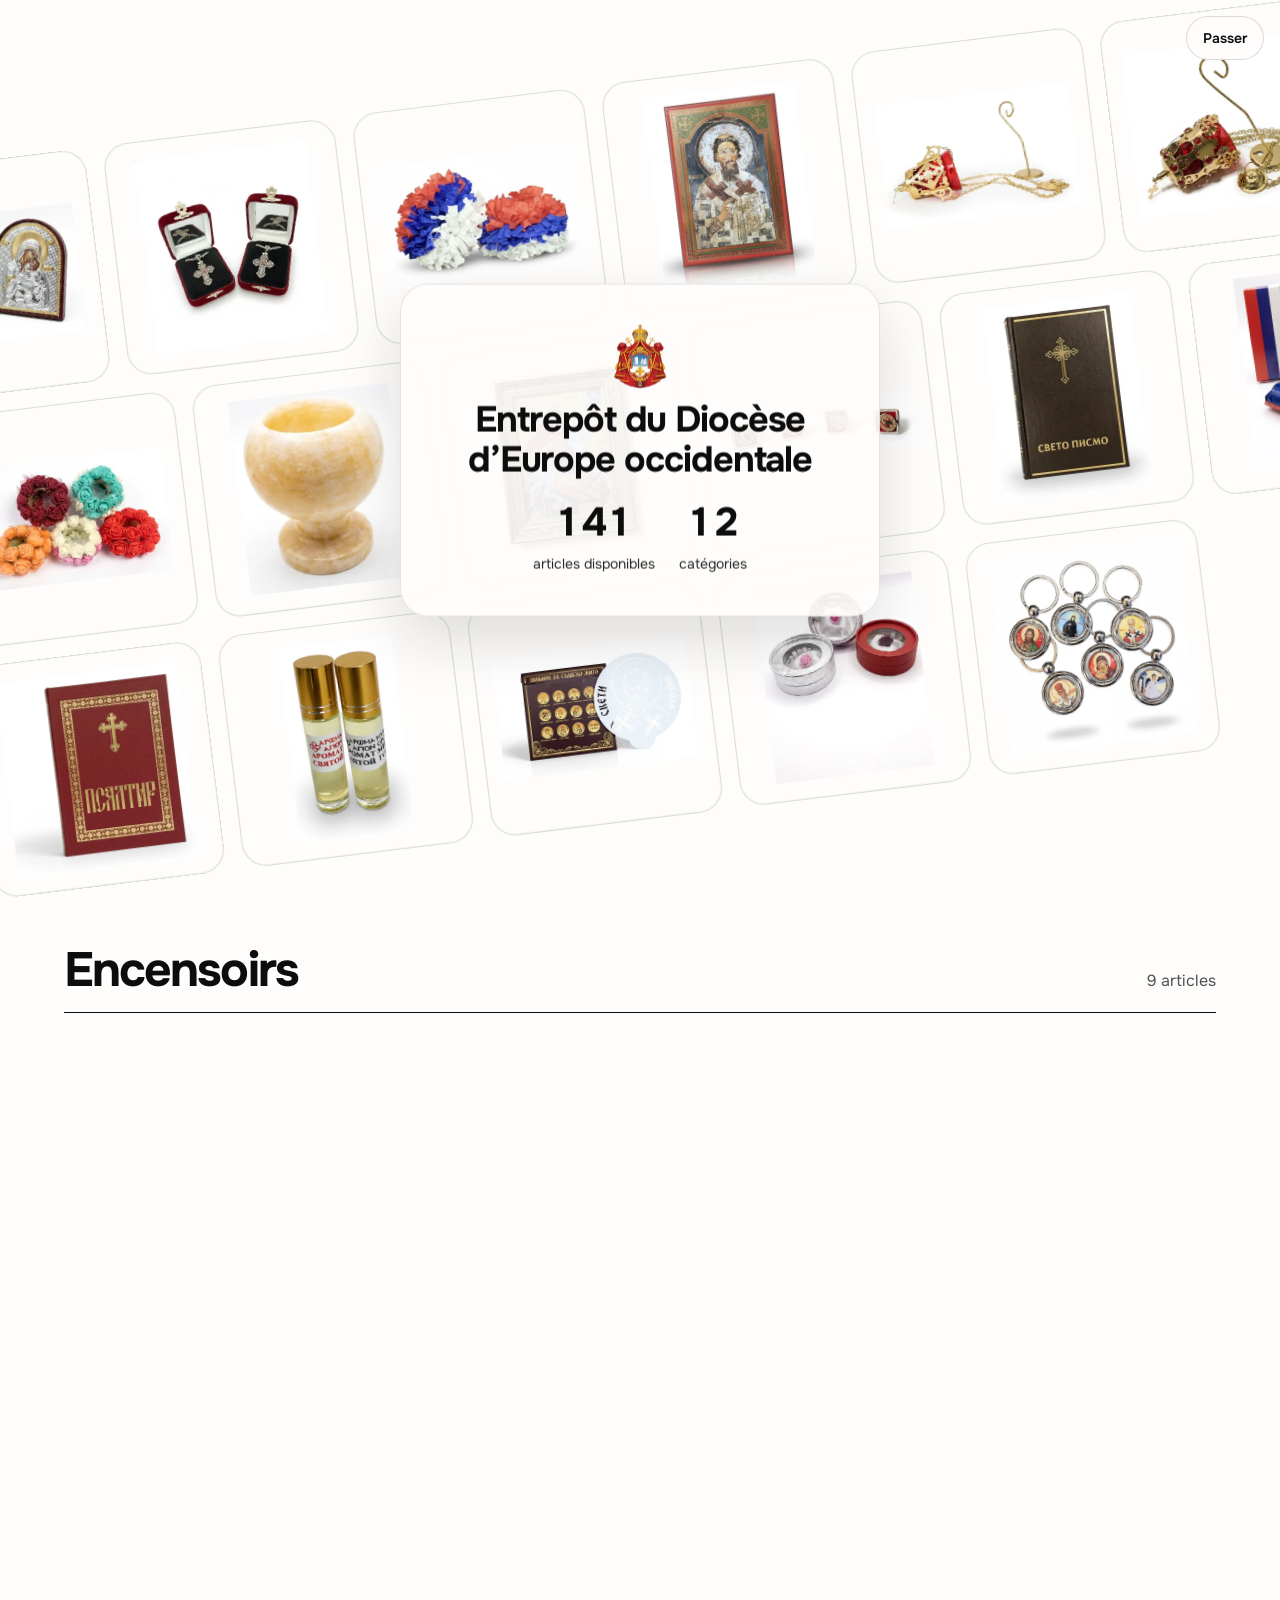
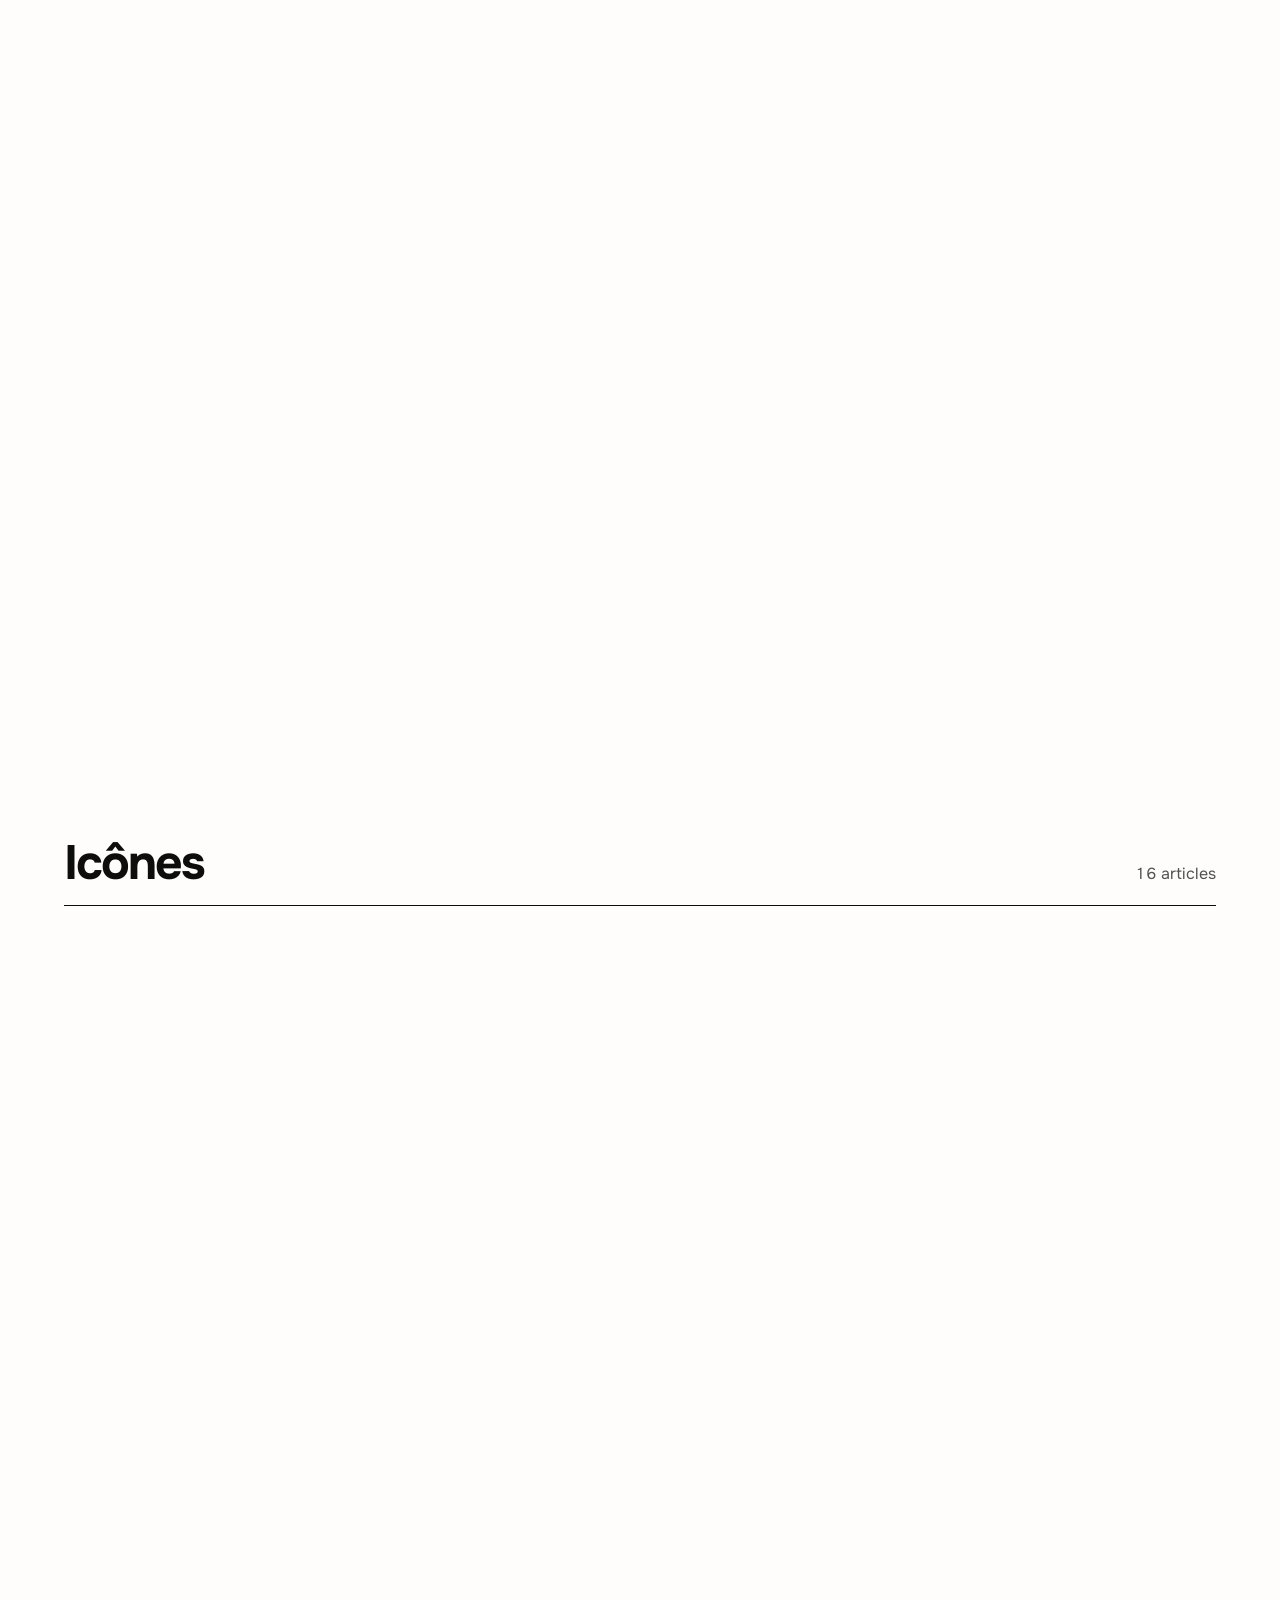
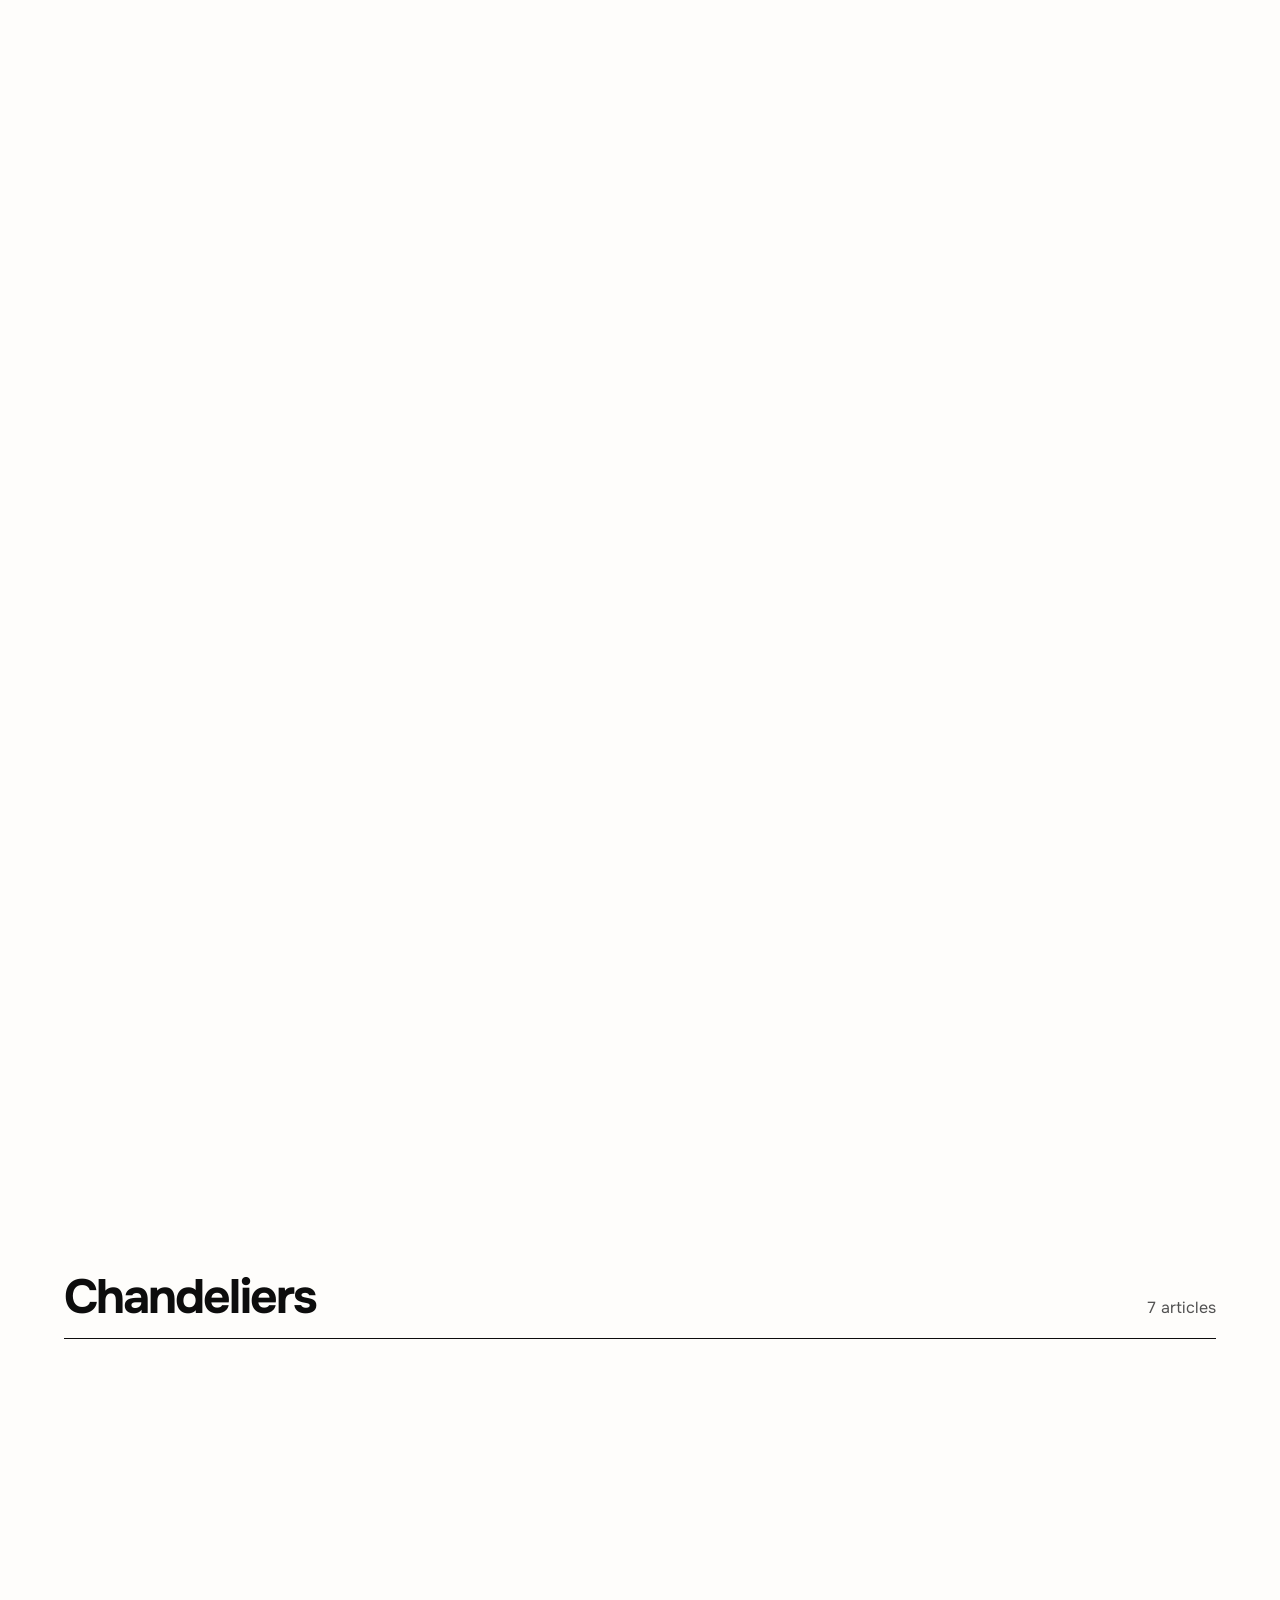
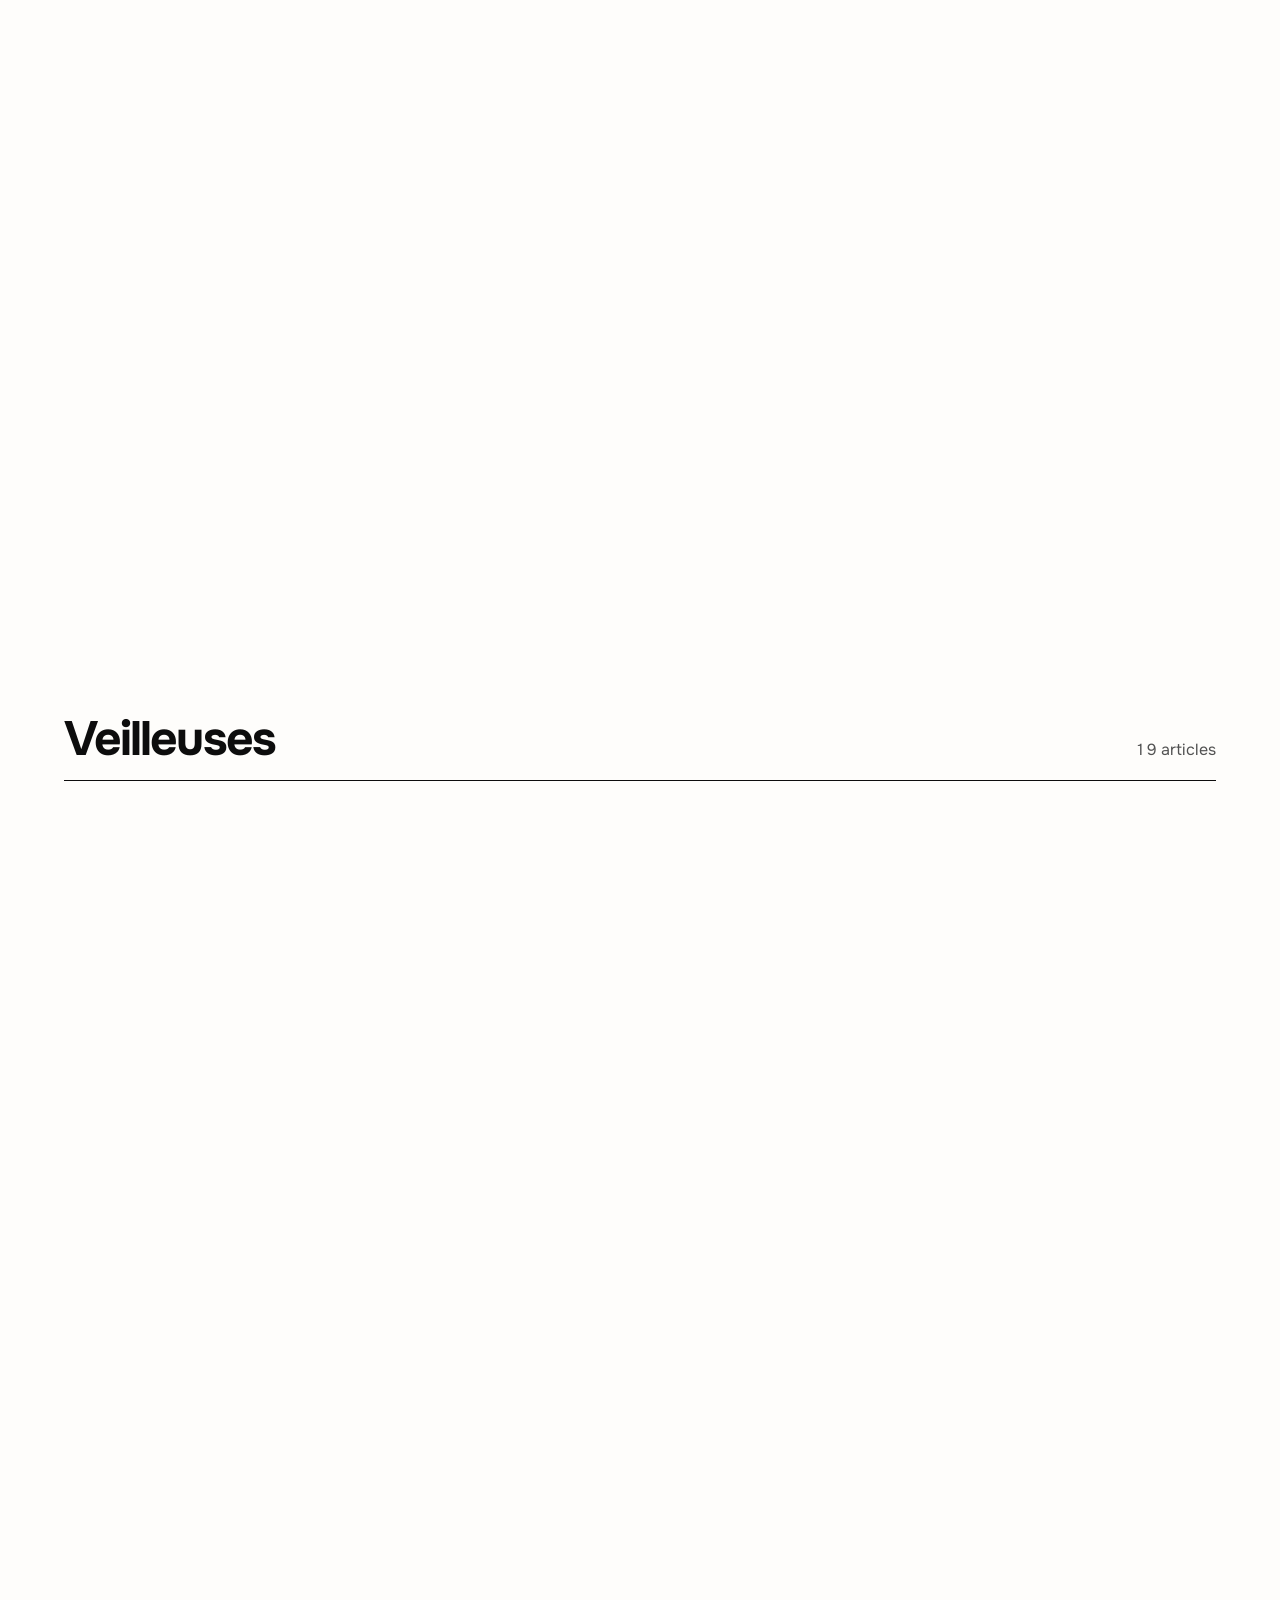
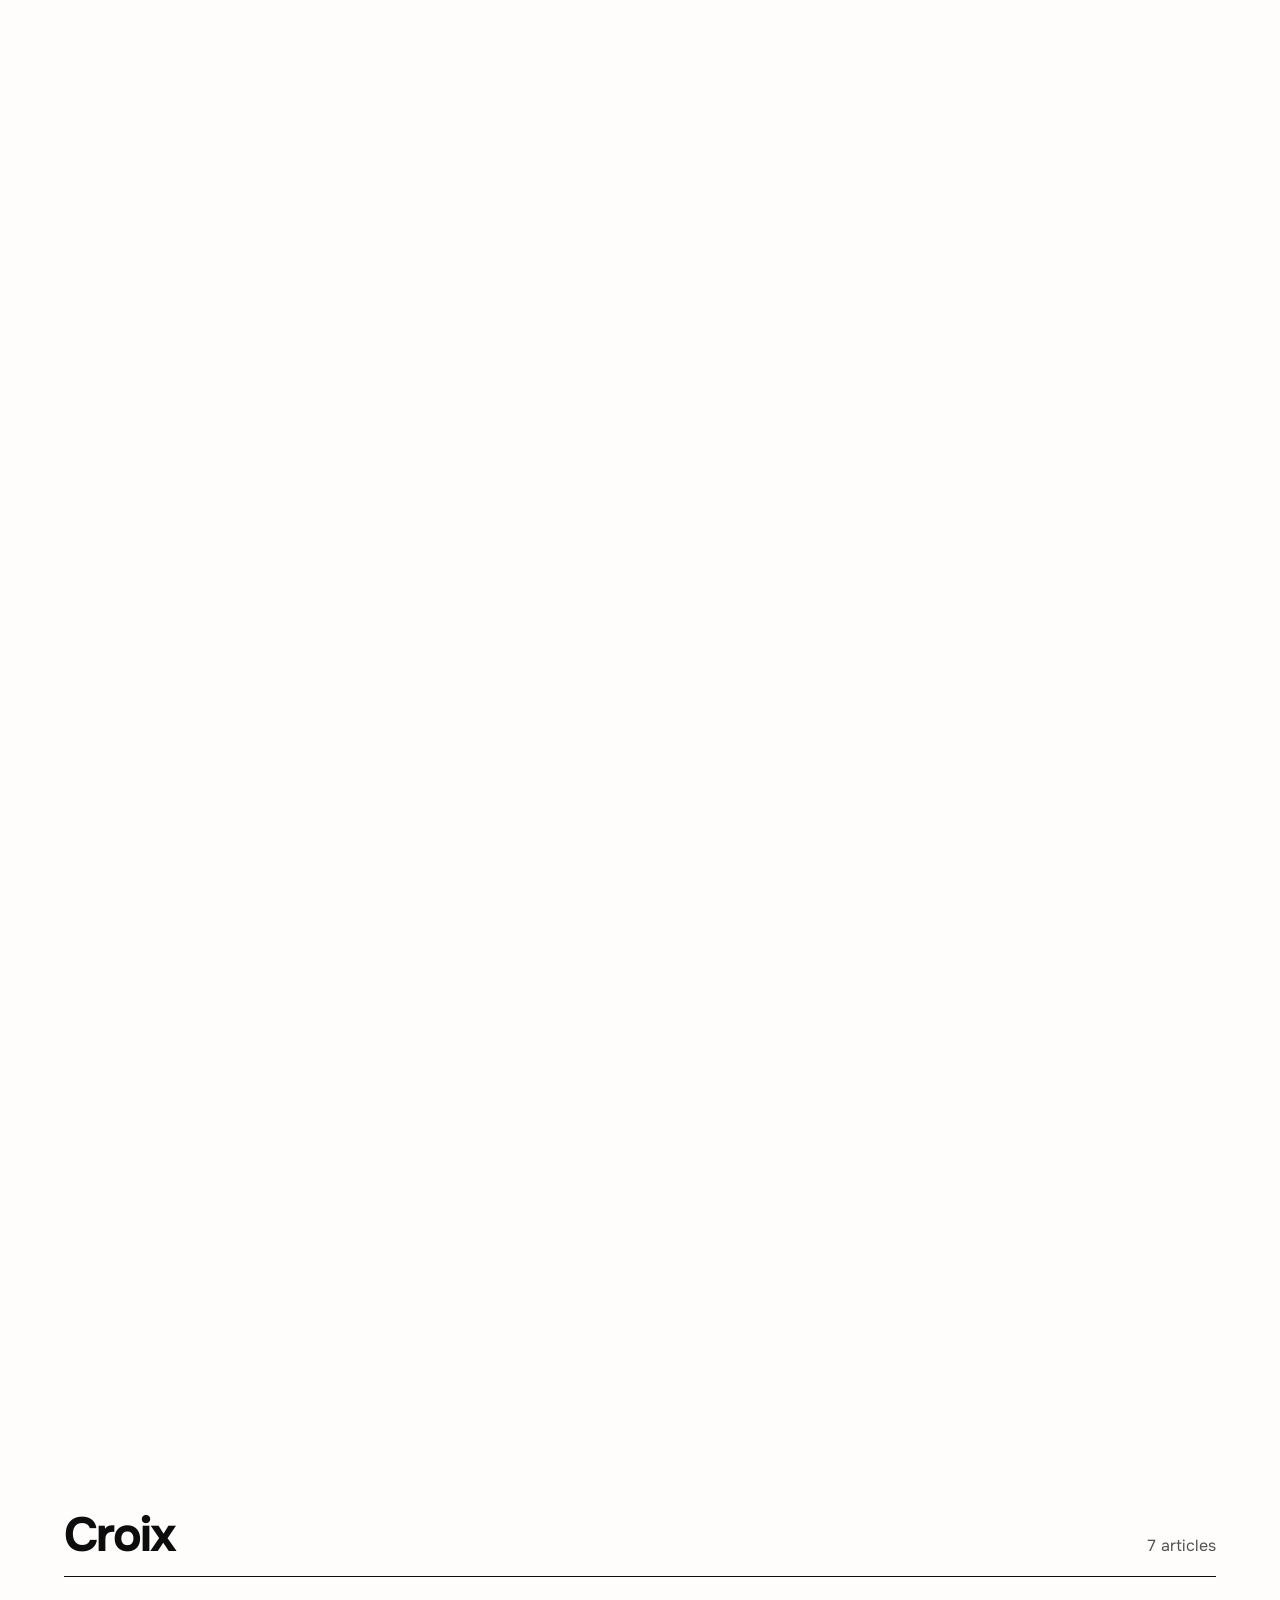
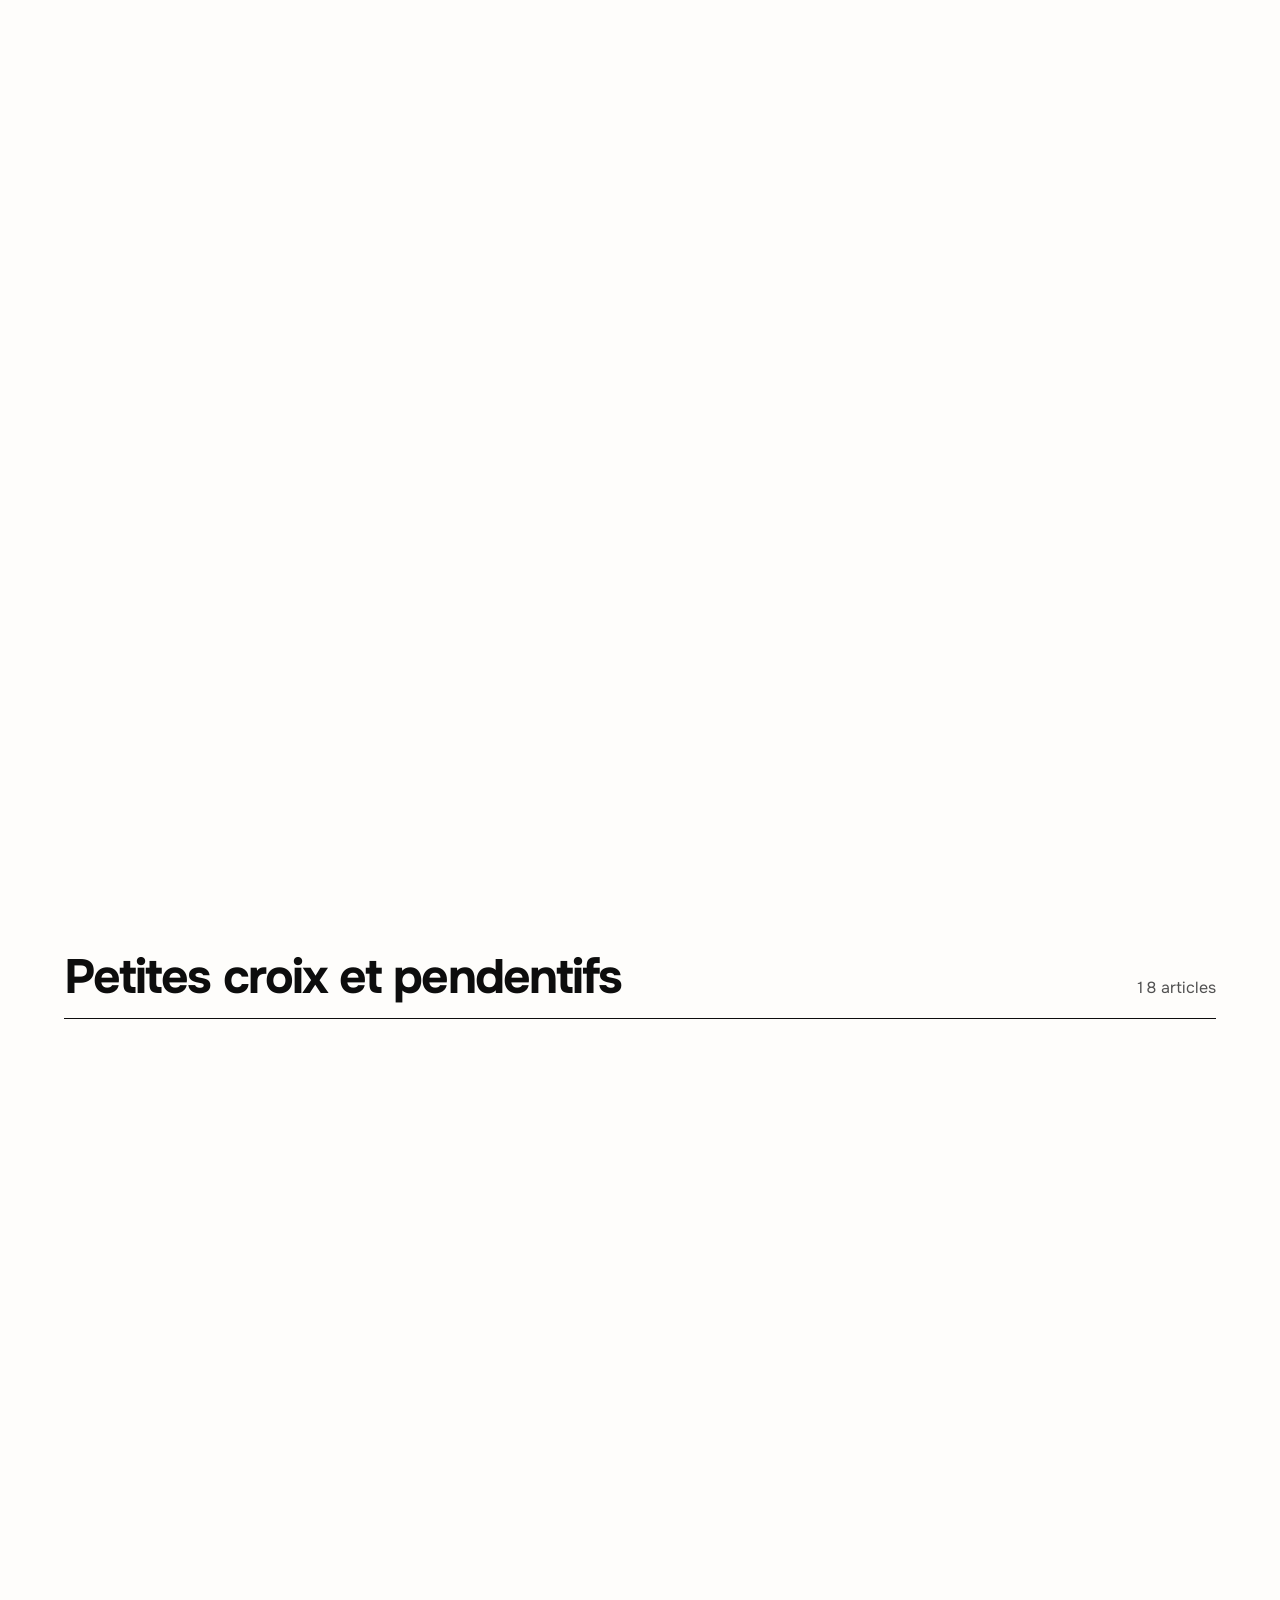
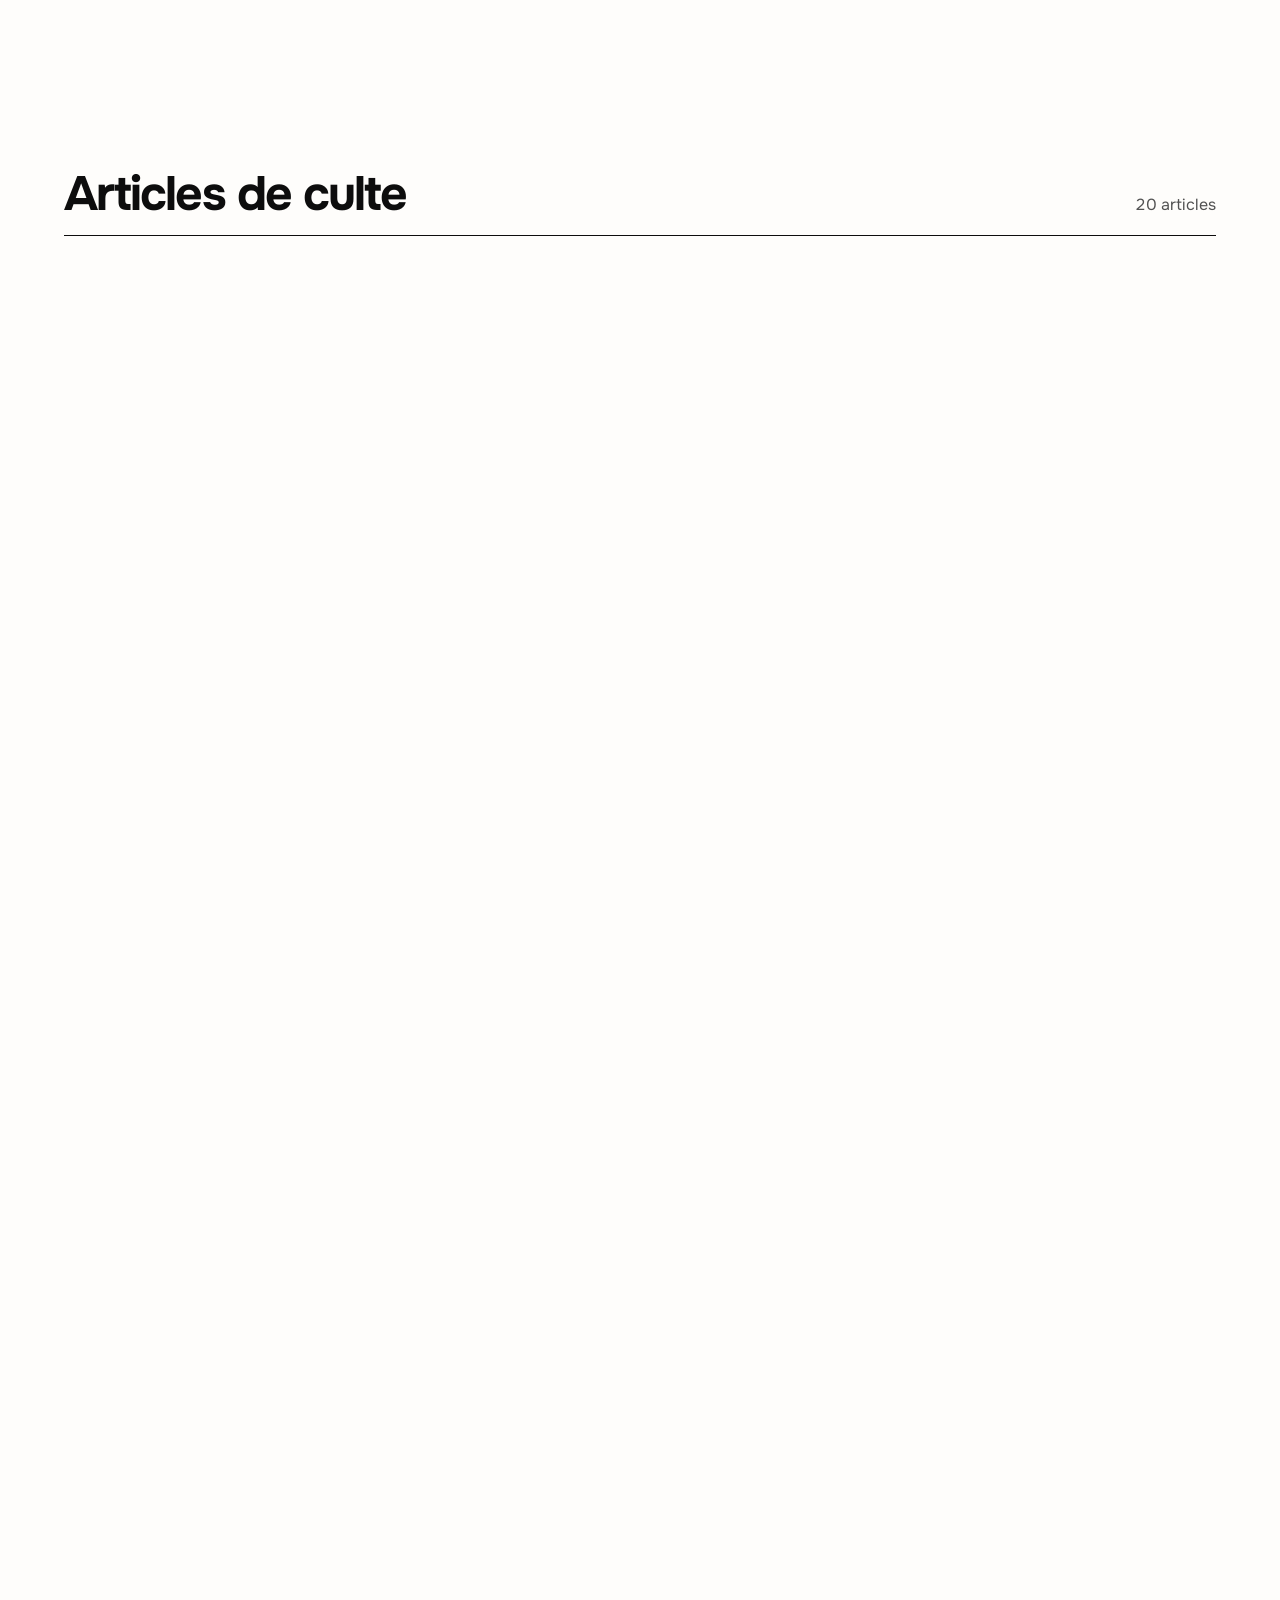
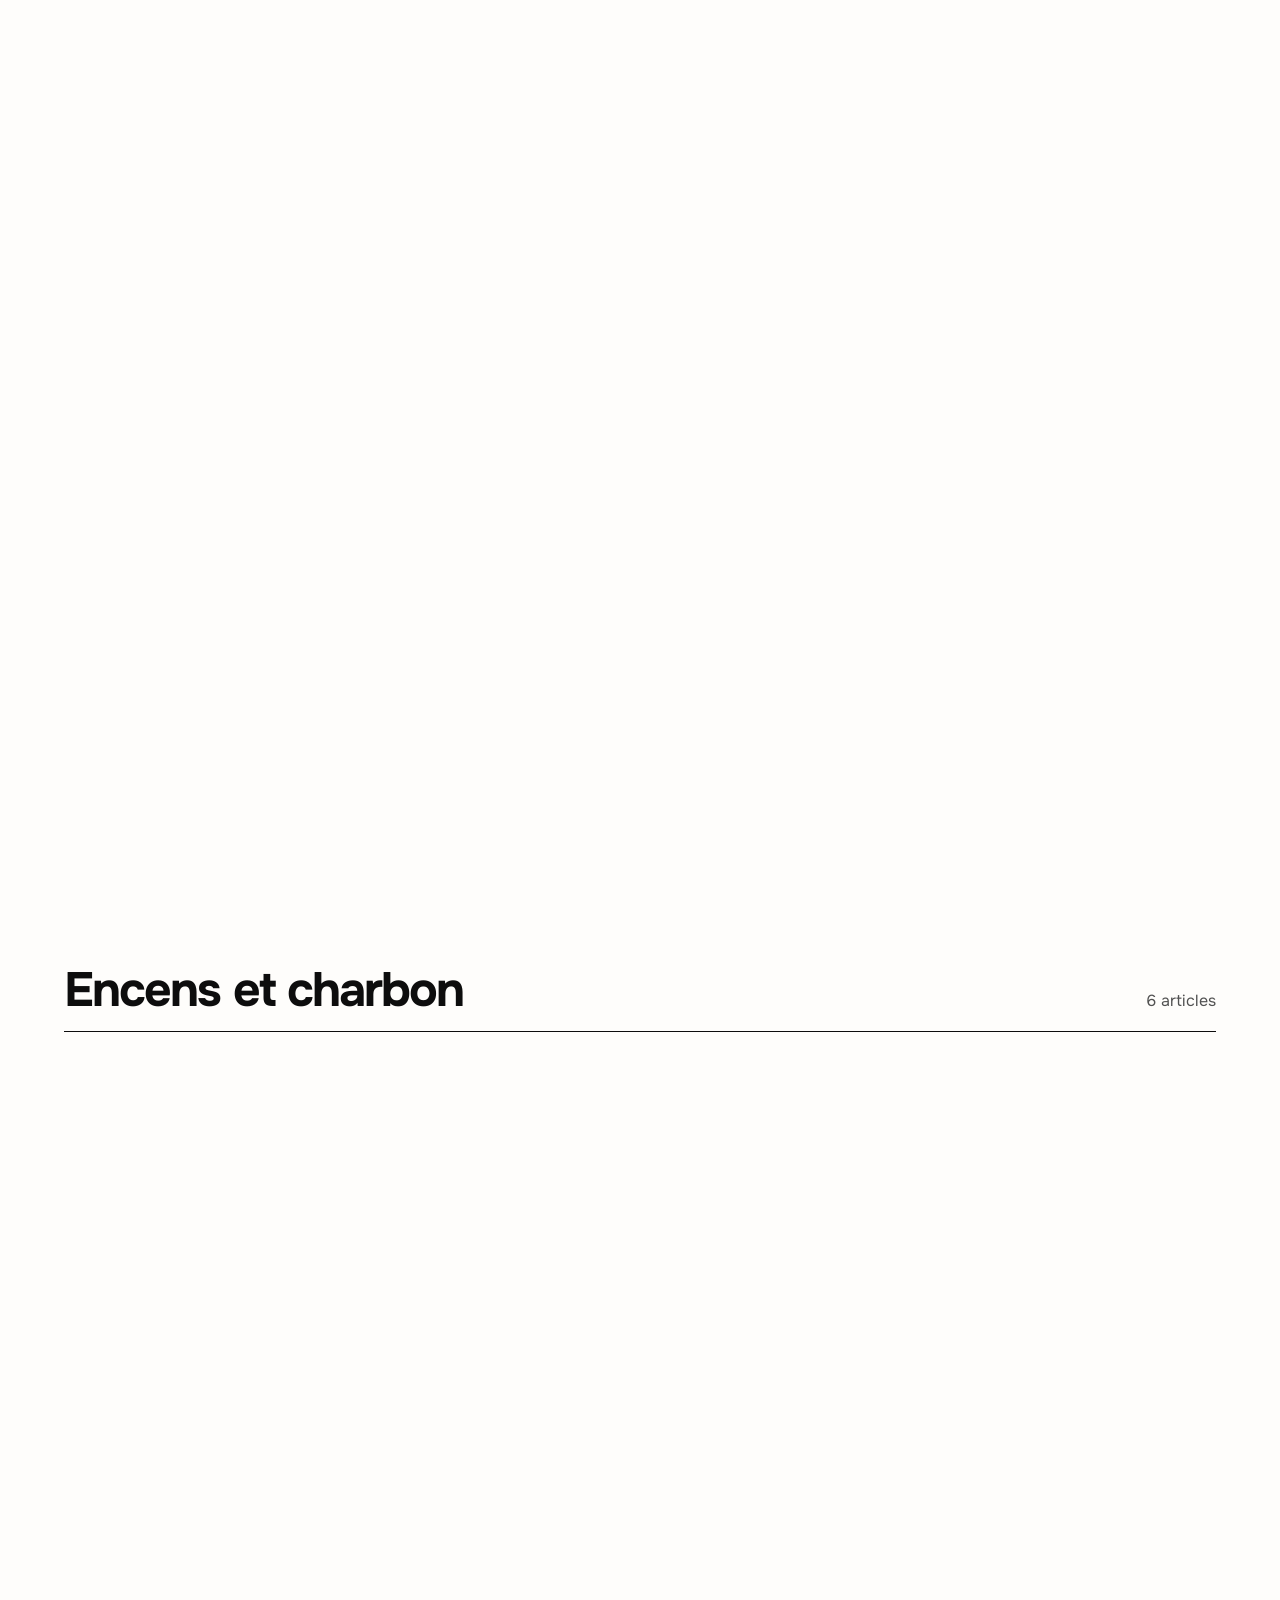
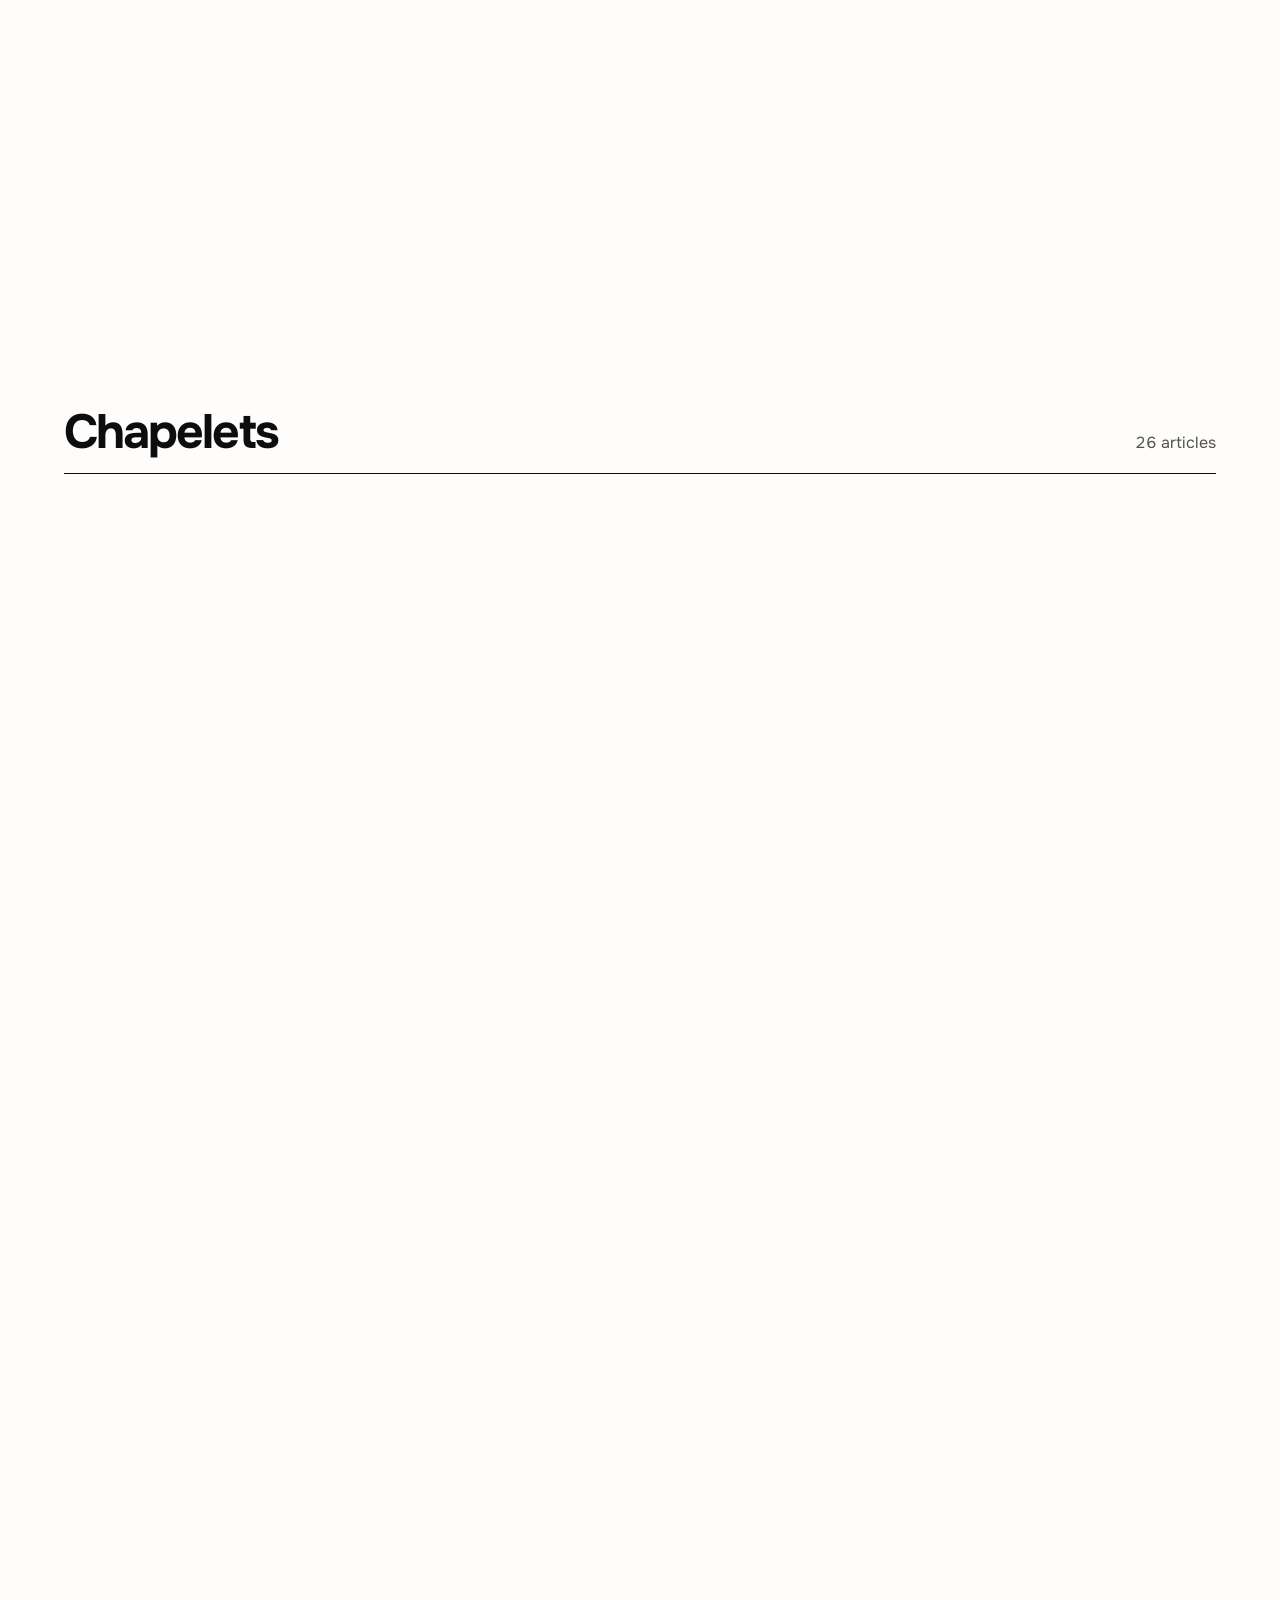
==== commit 56e6ce97: "Fotografije: uklonjene zvezdice (p013, p151, p152), preseci i veći predmet na p066, l003, h016-1-1; " ====
--- a/docs/index.html
+++ b/docs/index.html
@@ -327,7 +327,7 @@
           <button class="add" type="button" data-add="P071" aria-label="Ajouter à la liste : Petit diptyque">Ajouter</button>
         </li>
         <li class="card card--multi" data-code="P066" data-search="petite icone montee small mounted icon ikona kasirana manja p066 r066 icones icons ikone saint alypius le stylite st alypius the stylite sv. alimpije stolpnik p066/4 saint andre, apotre st andrew the apostle sv. apostol andrej p066/6 l ange blanc the white angel beli andjeo p066/12 annonciation annunciation blagovesti p066/13 mere de dieu mother of god presveta bogorodica p066/14 nativite du christ nativity of christ bozic p066/16 entree de la mere de dieu au temple entry of the mother of god into the temple vavedenje p066/15 ascension ascension vaznesenje p066/17 saint basile le grand st basil the great sv. vasilije veliki p066/18 saint basile d ostrog st basil of ostrog sv. vasilije ostroski p066/19 resurrection de lazare raising of lazarus vaskrsenje lazarevo p066/20 resurrection du christ resurrection of christ vaskrsenje hristovo p066/19 exaltation de la croix exaltation of the cross vozdvizenje casnog krsta p066/21 le christ christ gospod isus hristos p066/22 saint demetrius st demetrius sv. dimitrije p066/24 saints zosime et jacques sts zosimas and james sv. zosima i jakov p066/25 saints pierre et paul sts peter and paul sv. apostoli petar i pavle p066/30 saint elie, prophete st elijah the prophet sv. prorok ilija p066/35 saints cyrille et methode sts cyril and methodius sv. kirilo i metodije p066/26 saints come et damien sts cosmas and damian sv. vraci kozma i damjan p066/23 bapteme du christ baptism of christ krstenje gospodnje p066/26 saint tsar lazare st tsar lazar sv. car lazar p066/48 saint luc, apotre st luke the apostle sv. apostol luka p066/7 nativite de la mere de dieu nativity of the mother of god mala gospojina p066/27 saint marc, apotre st mark the apostle sv. apostol marko p066/8 archange michel archangel michael sv. arhangel mihailo p066/10 saint nectaire d egine st nectarios of aegina sv. nektarije eginski p066/29 saint nicolas st nicholas sv. nikola p066/36 saint nicolas de zica st nikolaj of zica sv. nikolaj zicki p066/28 saint procope st procopius sv. prokopije p066/31 crucifixion crucifixion raspece p066/33 nativite de saint jean-baptiste nativity of st john the baptist rodjenje sv. jovana krstitelja p066/32 saint sava st sava sv. sava p066/37 saints serge et bacchus sts sergius and bacchus sv. sergije i vakh p066/39 saint simeon le theodoque st simeon the god-receiver sv. simeon bogoprimac p066/40 saint simeon le myroblyte st simeon the myrrh-streaming sv. simeon mirotocivi p066/41 saint simeon le stylite st simeon the stylite sv. simeon stolpnik p066/42 saint sisoes le grand st sisoes the great sv. sisoje veliki p066/38 presentation du seigneur au temple meeting of the lord sretenje gospodnje p066/43 saint etienne, archidiacre st stephen the archdeacon sv. arhidjakon stefan p066/11 saint etienne de decani st stefan of decani sv. stefan decanski p066/44 saint thomas, apotre st thomas the apostle sv. apostol toma p066/9 saint tryphon st tryphon sv. trifun p066/45 sainte trinite holy trinity sveta trojica p066/46 dormition de la mere de dieu dormition of the mother of god uspenje presvete bogorodice p066/47 entree du christ a jerusalem palm sunday cveti p066/49 saint georges st george sv. djordje p066/34 saint georges (djurdjic) st george (djurdjic) djurdjic p066/1 saint jean, apotre st john the apostle sv. apostol jovan p066/5 saint jean-baptiste st john the baptist sv. jovan krstitelj p066/2 saint justin de celije st justin of celije sv. justin celijski p066/3">
-          <a class="card__img" href="./assets/img/p/p066-1.webp" data-detail="P066" tabindex="-1" aria-hidden="true"><img src="./assets/img/p/p066-1-s.webp" width="416" height="640" alt="" loading="lazy" decoding="async"></a>
+          <a class="card__img" href="./assets/img/p/p066-1.webp" data-detail="P066" tabindex="-1" aria-hidden="true"><img src="./assets/img/p/p066-1-s.webp" width="640" height="440" alt="" loading="lazy" decoding="async"></a>
           <h3 class="card__name"><a href="./assets/img/p/p066-1.webp" data-detail="P066">Petite icône montée</a></h3>
           
           <p class="card__meta"><span class="card__code">P066</span><span class="card__price" data-price="P066"></span></p>
@@ -707,7 +707,7 @@
           <button class="add" type="button" data-add="H016" aria-label="Ajouter à la liste : Croix en boîte">Ajouter</button>
         </li>
         <li class="card" data-code="H016-1" data-search="croix en boite cross in a box krst u kutijici h016-1 n016-1 petites croix et pendentifs small crosses and pendants krstici i privesci">
-          <a class="card__img" href="./assets/img/p/h016-1-1.webp" data-detail="H016-1" tabindex="-1" aria-hidden="true"><img src="./assets/img/p/h016-1-1-s.webp" width="467" height="640" alt="" loading="lazy" decoding="async"></a>
+          <a class="card__img" href="./assets/img/p/h016-1-1.webp" data-detail="H016-1" tabindex="-1" aria-hidden="true"><img src="./assets/img/p/h016-1-1-s.webp" width="640" height="591" alt="" loading="lazy" decoding="async"></a>
           <h3 class="card__name"><a href="./assets/img/p/h016-1-1.webp" data-detail="H016-1">Croix en boîte</a></h3>
           
           <p class="card__meta"><span class="card__code">H016-1</span><span class="card__price" data-price="H016-1"></span></p>
@@ -872,7 +872,7 @@
           <button class="add" type="button" data-add="P023" aria-label="Ajouter à la liste : Sceau à pain, cube">Ajouter</button>
         </li>
         <li class="card" data-code="L003" data-search="aimants magnets magneti l003 l003 articles de culte church supplies crkveni pribor">
-          <a class="card__img" href="./assets/img/p/l003-1.webp" data-detail="L003" tabindex="-1" aria-hidden="true"><img src="./assets/img/p/l003-1-s.webp" width="495" height="640" alt="" loading="lazy" decoding="async"></a>
+          <a class="card__img" href="./assets/img/p/l003-1.webp" data-detail="L003" tabindex="-1" aria-hidden="true"><img src="./assets/img/p/l003-1-s.webp" width="640" height="308" alt="" loading="lazy" decoding="async"></a>
           <h3 class="card__name"><a href="./assets/img/p/l003-1.webp" data-detail="L003">Aimants</a></h3>
           
           <p class="card__meta"><span class="card__code">L003</span><span class="card__price" data-price="L003"></span></p>
@@ -1515,7 +1515,7 @@
 
   <button class="fab" type="button" data-open-list hidden aria-label="Ma liste"><svg width="26" height="26" viewBox="0 0 24 24" fill="none" stroke="currentColor" stroke-width="1.8" stroke-linecap="round" stroke-linejoin="round" aria-hidden="true"><path d="M2.5 3.5h2.2l2.5 11.4a1.6 1.6 0 0 0 1.6 1.3h8.5a1.6 1.6 0 0 0 1.6-1.2l1.8-7.5H6"/><circle cx="9.5" cy="20" r="1.4"/><circle cx="17.5" cy="20" r="1.4"/></svg><span class="fab__label" aria-hidden="true">Ma liste</span><span class="fab__n" data-count>0</span></button>
 
-  <script type="application/json" id="catalogue-data">{"lang":"fr","locale":"fr-FR","api":{"url":"https://ivzzhtaksdwbhhioilsn.supabase.co","key":"sb_publishable_rxpulg5CJqz_TpV1brvBCQ_C2ioyLyW"},"langs":{"fr":"./","en":"./en/","sr":"./sr/"},"s":{"introAvail":"articles disponibles","introCats":"catégories","introSkip":"Passer","add":"Ajouter","added":"Dans la liste","noMatch":"Aucun article ne correspond à « {q} ». Essayez un code comme P074, ou un mot plus court.","matches":"{n} pour « {q} »","photoOf":"Photo {i} sur {n}","emptyTitle":"Votre liste est vide.","emptyText":"Ajoutez des articles depuis le catalogue : ils apparaissent ici avec leur prix.","qty":"Quantité","less":"Un de moins","more":"Un de plus","remove":"Retirer","total":"Total indicatif","copy":"Copier la liste","copied":"Liste copiée dans le presse-papiers.","copyFailed":"La copie n’a pas fonctionné. Sélectionnez la liste à la main.","clearList":"Vider la liste","mailHello":"Bonjour,\n\nJe souhaite commander les articles suivants :","kg":"kg","perKg":"/ kg","close":"Fermer","code":"Code","browse":"Voir le catalogue","loginUnknown":"Cette adresse n’est pas sur la liste des membres. Vérifiez-la, ou continuez sans les prix.","loginTooMany":"Trop d’essais. Réessayez dans un quart d’heure.","loginFailed":"La vérification n’a pas abouti. Réessayez dans un instant.","loginInvalid":"Écrivez l’adresse sous la forme nom@exemple.fr.","checking":"Vérification…","showPrices":"Voir les prix","signOut":"Se déconnecter","pricesFor":"Prix pour {who}","guestList":"Les prix sont réservés aux membres. Envoyez votre liste à l’entrepôt : il vous répond par e-mail avec les prix exacts.","formName":"Nom","formParish":"Paroisse","formPhone":"Téléphone","formAddress":"Adresse de livraison","formNote":"Remarque","optional":"facultatif","nameMissing":"Indiquez votre nom pour que l’entrepôt sache qui commande.","sendOrder":"Envoyer la commande","sending":"Envoi…","orderDone":"Commande n° {n} envoyée.","orderDoneMail":"Le PDF part par e-mail chez vous et à l’entrepôt.","orderDoneNoMail":"L’entrepôt l’a reçue. Téléchargez le PDF pour vos archives.","downloadPdf":"Télécharger le PDF","orderFailed":"La commande n’est pas partie. Réessayez dans un instant : votre liste est conservée.","orderUnknown":"Un article de la liste n’existe plus au catalogue. Rechargez la page, puis renvoyez la commande.","orderUnavailable":"Un article de la liste vient d’être épuisé ({codes}). Retirez-le, puis renvoyez la commande.","done":"Terminé","outOfStock":"Épuisé","related":"Dans la même catégorie","inStock":"En stock","optAvail":"{n} options disponibles","backToCatalogue":"Retour au catalogue","addLabel":"Ajouter à la liste : {name}","acLink":"Mon profil","list":"Ma liste","cartLabel":"Ma liste, {n}","askPrices":"Demander les prix","gatePriest":"Vous êtes prêtre du Diocèse d’Europe occidentale ?","gateLead":"Entrez votre e-mail : les prix s’affichent aussitôt.","gateUnknown":"Cette adresse n’est pas sur la liste du Diocèse. Vérifiez-la, ou demandez les prix ci-dessous.","gateOther":"Vous n’êtes pas prêtre du Diocèse ?","gateOtherLead":"Demandez les prix : l’entrepôt vous répond par e-mail avec les prix exacts.","emailPlaceholder":"nom@exemple.fr","inqSend":"Envoyer la demande","inqDone":"Demande envoyée.","inqDoneText":"Nous avons transmis votre demande à l’entrepôt. Il vous répondra par e-mail avec les prix exacts.","inqFailed":"La demande n’est pas partie. Réessayez dans un instant.","inqTooMany":"Trop de demandes depuis cette connexion. Réessayez plus tard.","emailMissing":"Indiquez votre e-mail pour recevoir les prix.","emailLabel":"Votre e-mail","quoteTitle":"Devis n° {n}","quoteLead":"Prix valables 30 jours. Vérifiez vos coordonnées et commandez.","quoteOrder":"Commander selon ce devis","quoteGone":"Ce devis n’est plus valable ou a déjà été commandé. Écrivez à l’entrepôt pour un nouveau devis.","quoteFor":"Pour","cancel":"Annuler","pdfBtn":"Télécharger le PDF","pdfChooseTitle":"Quel PDF souhaitez-vous ?","pdfChooseLead":"Voulez-vous le PDF sans les prix, pour y inscrire les prix de votre paroisse ?","pdfBlank":"Sans prix (à compléter)","pdfWithPrices":"Avec nos prix","pdfWorking":"Préparation…","pdfNone":"Le PDF n’est pas encore disponible.","pdfFailed":"Le téléchargement a échoué.","choose":"Voir les options","chooseLabel":"Choisir : {name}","optCount":"{n} au choix","optsHead":"Choisissez : {n} au choix","optsFind":"Chercher dans la liste","optsFindPh":"Nicolas, Sava, Trinité…","optsNone":"Rien de tel dans la liste.","orderChoose":"Choisissez d’abord une option pour : {codes}.","candlesLead":"Vendues au kilo, en neuf formats, et pour dikiri et trikiri.","candlesCaption":"Le format donne le nombre de bougies au kilo : 10/1, dix bougies pour un kilo.","thFormat":"Format","thSize":"Hauteur × largeur","thDetail":"Détail","thPrice":"Prix au kilo","thPriceUnit":"Prix","thList":"Liste"},"mailFields":["Nom :","Paroisse :","Adresse :","Téléphone :"],"addLabel":"Ajouter à la liste : {name}","items":{"one":"article","other":"articles"},"sizes":{"one":"format","other":"formats"},"cats":{"encensoirs":"Encensoirs","icones":"Icônes","chandeliers":"Chandeliers","veilleuses":"Veilleuses","croix":"Croix","pendentifs":"Petites croix et pendentifs","culte":"Articles de culte","encens":"Encens et charbon","chapelets":"Chapelets","enfants":"Coin enfants","livres":"Livres","bougies":"Bougies en cire"},"p":{"P011":{"n":"Encensoir","c":"encensoirs","ph":[["p011-1",763,327]]},"P014":{"n":"Encensoir","c":"encensoirs","ph":[["p014-1",504,369],["p014-2",573,381]]},"P013":{"n":"Encensoir","c":"encensoirs","ph":[["p013-1",864,1043]]},"P012":{"n":"Encensoir","c":"encensoirs","ph":[["p012-1",404,364]]},"A006":{"n":"Encensoir","c":"encensoirs","ph":[["a006-1",663,319]]},"H007":{"n":"Petit encensoir","c":"encensoirs","ph":[["h007-1",846,477]]},"H006":{"n":"Grand encensoir","c":"encensoirs","ph":[["h006-1",924,443]]},"H004":{"n":"Encensoir en métal, grand","c":"encensoirs","ph":[["h004-1",468,812],["h004-2",392,574],["h004-3",492,826]]},"H005":{"n":"Encensoir en métal, petit","c":"encensoirs","ph":[["h005-1",362,566],["h005-2",864,1184],["h005-3",638,592]]},"P064":{"n":"Icône montée A4","c":"icones","ph":[["p064-1",662,849]],"o":[[47,"Saint Alexandre Nevski","P0656"],[48,"Saint Alypius le Stylite","P0647",1],[49,"Saint André, apôtre","P064/8"],[52,"Annonciation","P064/16",1],[56,"Ascension","P064/19"],[50,"Saint Athanase le Grand","P064/14"],[73,"Baptême du Christ","P064/38"],[58,"Saint Basile d’Ostrog","P064/21"],[57,"Saint Basile le Grand","P064/20"],[62,"Le Christ","P064/26",1],[70,"Saints Côme et Damien","P064/25"],[71,"Saints Constantin et Hélène","P064/35"],[87,"Crucifixion","P064/49"],[69,"Saint Cyriaque","P064/32"],[68,"Saints Cyrille et Méthode","P064/33"],[106,"Décollation de saint Jean-Baptiste","P064/65"],[63,"Saint Démétrius","P064/27"],[107,"Dormition de la Mère de Dieu","P064/66",1],[67,"Saint Élie, prophète","P064/31"],[55,"Entrée de la Mère de Dieu au Temple","P064/18",1],[108,"Entrée du Christ à Jérusalem","P064/67"],[100,"Saint Étienne de Dečani","P064/60"],[101,"Saint Étienne de Dečani","P064/61"],[99,"Saint Étienne, archidiacre","P064/13",1],[72,"Exaltation de la Croix (Krstovdan)","P064/37"],[61,"Archange Gabriel","P064/11"],[109,"Saint Georges","P064",1],[110,"Saint Georges (Đurđic)","P0641",1],[66,"Saint Ignace le Théophore","P064/30"],[113,"Saint Jean Chrysostome","P064/28"],[115,"Saint Jean le Miséricordieux","P0644",1],[112,"Saint Jean le Théologien","P0643",1],[114,"Saint Jean-Baptiste","P064/36"],[111,"Saints Joachim et Anne","P0642"],[116,"Saint Justin de Ćelije","P0645",1],[51,"L’Ange blanc","P064/15"],[75,"Saint Luc, apôtre","P064/9"],[76,"Saint Marc, apôtre","P064/10"],[53,"Mère de Dieu","P064/7",1],[77,"Archange Michel","P064/12",1],[88,"Nativité de la Mère de Dieu","P064/51",1],[89,"Nativité de saint Jean-Baptiste","P064/50"],[54,"Nativité du Christ","P064/17"],[78,"Saint Nectaire d’Égine","P064/39",1],[79,"Saint Nicolas de Žiča","P064/40"],[80,"Saint Pantéléimon","P064/41"],[82,"Sainte Parascève, âgée","P064/45",1],[81,"Sainte Parascève, jeune","P064/43",1],[65,"Saints Pierre et Paul","P064/42"],[98,"Présentation du Seigneur au Temple","P064/59"],[74,"Saint prince Lazare","P064/34"],[86,"Saint Procope","P064/48"],[83,"Protection de la Mère de Dieu","P064/44"],[59,"Résurrection de Lazare","P064/22"],[60,"Résurrection du Christ","P064/23"],[91,"Saint Sabbas le Sanctifié","P064/52"],[90,"Saint Sava","P064/53"],[92,"Saints Serge et Bacchus","P064/24"],[94,"Saint Siméon le Myroblyte","P064/55"],[95,"Saint Siméon le Stylite","P064/56"],[93,"Saint Siméon le Théodoque","P064/54"],[96,"Saint Sisoès le Grand","P064/57"],[97,"Saint Spyridon","P064/58",1],[102,"Saint Thomas, apôtre","P064/11"],[85,"Transfiguration","P064/47"],[84,"Translation des reliques de saint Nicolas","P064/46"],[105,"Sainte Trinité","P064/64"],[103,"Les Trois Saints Hiérarques","P064/62"],[104,"Saint Tryphon","P064/63"],[64,"Saints Zosime et Jacques","P064/29",1]]},"P074":{"n":"Icône Nika, moyenne","c":"icones","ph":[["p074-1",712,1019],["p074-2",864,589]],"o":[[172,"Saint Basile d’Ostrog","P074/7"],[174,"Le Christ","P074/9"],[175,"Saint Démétrius","P074/10"],[184,"Saint Étienne","P074/17"],[187,"Saint Georges","P06521"],[181,"Les grandes fêtes","P074/14"],[188,"Saint Jean","P074/1"],[168,"L’Ange blanc","P074/3",1],[169,"Mère de Dieu","P074/6",1],[177,"Archange Michel","P074/2"],[171,"Nativité du Christ","P074/5",1],[179,"Saint Nicolas","P074/12"],[180,"Sainte Parascève (Petka)","P074/13"],[173,"Résurrection du Christ","P074/8",1],[182,"Saint Sava","P074/15",1],[178,"La Serbie céleste","P074/11",1],[183,"Saint Spyridon","P074/16",1],[170,"Théophanie","P074/4"],[186,"Sainte Trinité","P074/19",1],[185,"Saint Tryphon","P074/18",1],[176,"Sainte Xénia","P074/10",1]]},"P128":{"n":"Icône Nika, très petite","c":"icones","ph":[["p074-2",864,589]]},"P127":{"n":"Icône Nika, très grande","c":"icones","ph":[["p074-2",864,589]],"o":[[191,"Le Christ","P127/6"],[196,"Saint Georges","P127/3"],[197,"Saint Jean","P127/4"],[189,"L’Ange blanc","P127/2"],[190,"Mère de Dieu","P127/5"],[192,"Archange Michel","P127/1"],[194,"Saint Nicolas","P127/8"],[195,"Sainte Parascève (Petka)","P127/8"],[193,"La Serbie céleste","P127/7"]]},"A007":{"n":"Icône encadrée sous verre A4","c":"icones","ph":[["a007-1",763,945]],"o":[[1,"Saint Alexandre Nevski","A007/4"],[2,"Saint Alypius le Stylite","A007/5"],[3,"Saint André, apôtre","A007/6"],[4,"Saint Athanase le Grand","A007/14"],[10,"Saint Basile d’Ostrog","A007/18"],[9,"Saint Basile le Grand","A007/17"],[12,"Le Christ","A007/20"],[19,"Saints Côme et Damien","A007/19"],[18,"Saint Cyriaque","A007/26"],[17,"Saints Cyrille et Méthode","A007/27"],[44,"Décollation de saint Jean-Baptiste","A007/48"],[13,"Saint Démétrius","A007/21",1],[16,"Saint Élie, prophète","A007/25"],[39,"Saint Étienne de Dečani","A007/44"],[38,"Saint Étienne, archidiacre","A007/13"],[11,"Archange Gabriel","A007/11"],[15,"Saint Ignace le Théophore","A007/23"],[46,"Saint Jean-Baptiste","A007/3",1],[45,"Saint Jean, apôtre","A007/7"],[5,"L’Ange blanc","A007/15",1],[21,"Saint Luc, apôtre","A007/8"],[22,"Saint Marc, apôtre","A007/9"],[6,"Mère de Dieu","A007/16"],[7,"Mère de Dieu","A007/2"],[8,"Mère de Dieu « aux trois mains »","A007/47",1],[23,"Archange Michel","A007/12"],[24,"Saint Nectaire d’Égine","A007/28"],[25,"Saint Nicolas","A007/29"],[26,"Saint Nicolas Velimirović","A007/30"],[27,"Saint Pantéléimon","A007/31"],[28,"Sainte Parascève (Petka)","A007/32"],[29,"Saint Procope","A007/33",1],[30,"Saint Sabbas le Sanctifié","A007/34"],[31,"Saint Sava de Serbie","A007/35"],[32,"Saint Séraphin de Sarov","A007/37"],[34,"Saint Siméon le Myroblyte","A007/40"],[35,"Saint Siméon le Stylite","A007/41",1],[33,"Saint Siméon le Théodoque","A007/39"],[36,"Saint Sisoès le Grand","A007/36"],[37,"Saint Spyridon","A007/43",1],[40,"Saint Thomas, apôtre","A007/10"],[43,"Sainte Trinité","A007/49"],[41,"Les Trois Saints Hiérarques","A007/45"],[42,"Saint Tryphon","A007/46"],[20,"Saint tsar Lazare","A007/50"],[14,"Saints Zosime et Jacques","A007/22"]]},"P063":{"n":"Bénédiction de la maison","c":"icones","ph":[["p063-1",548,732]]},"P137":{"n":"Icône Nika encadrée","c":"icones","ph":[["p137-1",733,887]],"note":"Inscription personnalisable sur l’icône."},"P069":{"n":"Diptyque A4","c":"icones","ph":[["p069-1",830,704]]},"P073":{"n":"Diptyque carte postale","c":"icones","ph":[["p073-1",382,299]]},"P070":{"n":"Petite plaquette","c":"icones","ph":[["p070-1",442,209]]},"P072":{"n":"Petit triptyque","c":"icones","ph":[["p072-1",854,418]]},"P071":{"n":"Petit diptyque","c":"icones","ph":[["p071-1",941,623]]},"P066":{"n":"Petite icône montée","c":"icones","ph":[["p066-1",704,1084]],"o":[[117,"Saint Alypius le Stylite","P066/4"],[118,"Saint André, apôtre","P066/6"],[120,"Annonciation","P066/13"],[124,"Ascension","P066/17"],[137,"Baptême du Christ","P066/26"],[126,"Saint Basile d’Ostrog","P066/19",1],[125,"Saint Basile le Grand","P066/18"],[130,"Le Christ","P066/22",1],[136,"Saints Côme et Damien","P066/23"],[147,"Crucifixion","P066/33"],[135,"Saints Cyrille et Méthode","P066/26"],[131,"Saint Démétrius","P066/24"],[161,"Dormition de la Mère de Dieu","P066/47",1],[134,"Saint Élie, prophète","P066/35"],[123,"Entrée de la Mère de Dieu au Temple","P066/15",1],[162,"Entrée du Christ à Jérusalem","P066/49"],[157,"Saint Étienne de Dečani","P066/44"],[156,"Saint Étienne, archidiacre","P066/11"],[129,"Exaltation de la Croix","P066/21"],[163,"Saint Georges","P066/34"],[164,"Saint Georges (Đurđic)","P066/1",1],[166,"Saint Jean-Baptiste","P066/2"],[165,"Saint Jean, apôtre","P066/5"],[167,"Saint Justin de Ćelije","P066/3"],[119,"L’Ange blanc","P066/12"],[139,"Saint Luc, apôtre","P066/7"],[141,"Saint Marc, apôtre","P066/8"],[121,"Mère de Dieu","P066/14"],[142,"Archange Michel","P066/10",1],[140,"Nativité de la Mère de Dieu","P066/27"],[148,"Nativité de saint Jean-Baptiste","P066/32"],[122,"Nativité du Christ","P066/16"],[143,"Saint Nectaire d’Égine","P066/29"],[144,"Saint Nicolas","P066/36"],[145,"Saint Nicolas de Žiča","P066/28"],[133,"Saints Pierre et Paul","P066/30",1],[155,"Présentation du Seigneur au Temple","P066/43"],[146,"Saint Procope","P066/31"],[127,"Résurrection de Lazare","P066/20"],[128,"Résurrection du Christ","P066/19"],[149,"Saint Sava","P066/37"],[150,"Saints Serge et Bacchus","P066/39"],[152,"Saint Siméon le Myroblyte","P066/41"],[153,"Saint Siméon le Stylite","P066/42"],[151,"Saint Siméon le Théodoque","P066/40"],[154,"Saint Sisoès le Grand","P066/38"],[158,"Saint Thomas, apôtre","P066/9"],[160,"Sainte Trinité","P066/46"],[159,"Saint Tryphon","P066/45"],[138,"Saint tsar Lazare","P066/48"],[132,"Saints Zosime et Jacques","P066/25"]]},"P067":{"n":"Petites icônes en PVC","c":"icones","ph":[["p067-1",967,469]]},"P147":{"n":"Icône ronde","c":"icones","ph":[["p147-1",768,649]]},"H008":{"n":"Petite icône","c":"icones","ph":[["h008-1",771,501]]},"P010":{"n":"Grand chandelier","c":"chandeliers","ph":[["p010-1",337,693]]},"A001":{"n":"Chandelier nickelé","c":"chandeliers","ph":[["a001-1",471,789]]},"A009":{"n":"Chandelier mat","c":"chandeliers","ph":[["a009-1",432,672]]},"A008":{"n":"Chandelier doré","c":"chandeliers","ph":[["a008-1",460,804]]},"P009":{"n":"Petit chandelier","c":"chandeliers","ph":[["p009-1",295,562]]},"P016":{"n":"Chandelier en céramique","c":"chandeliers","ph":[["p016-1",1179,1028]]},"P015":{"n":"Chandelier en céramique","c":"chandeliers","ph":[["p015-1",369,822]]},"P004":{"n":"Veilleuse Knjaz Miloš","c":"veilleuses","ph":[["p004-1",881,558]]},"P003":{"n":"Veilleuse suspendue","c":"veilleuses","ph":[["p003-1",747,597]]},"A003":{"n":"Veilleuse suspendue","c":"veilleuses","ph":[["a003-1",926,627]]},"P142":{"n":"Veilleuse dorée russe","c":"veilleuses","ph":[["p142-1",799,669]]},"A002":{"n":"Veilleuse suspendue, mate","c":"veilleuses","ph":[["a002-1",896,728]]},"A004":{"n":"Veilleuse suspendue","c":"veilleuses","ph":[["a004-1",928,701]]},"P005":{"n":"Veilleuse de table aux aigles","c":"veilleuses","ph":[["p005-1",272,490]]},"P002":{"n":"Veilleuse de table dentelle","c":"veilleuses","ph":[["p002-1",434,636]]},"H001":{"n":"Veilleuse de table","c":"veilleuses","ph":[["h001-1",364,550],["h001-2",387,579]]},"P141":{"n":"Veilleuse de table combinée","c":"veilleuses","ph":[["p141-1",721,747]]},"H017":{"n":"Veilleuse de table","c":"veilleuses","ph":[["h017-1",576,1277]]},"P132":{"n":"Veilleuse de table","c":"veilleuses","ph":[["p132-1",438,565]]},"A005":{"n":"Veilleuse de table nickelée","c":"veilleuses","ph":[["a005-1",741,687]]},"A010":{"n":"Veilleuse de table dorée","c":"veilleuses","ph":[["a010-1",749,725]]},"A011":{"n":"Veilleuse de table M.R.","c":"veilleuses","ph":[["a011-1",767,672]]},"A012":{"n":"Veilleuse de table N.P.","c":"veilleuses","ph":[["a012-1",765,669]]},"P155":{"n":"Veilleuse en onyx","c":"veilleuses","ph":[["p155-1",526,636]]},"P156":{"n":"Veilleuse en onyx","c":"veilleuses","ph":[["p156-1",503,698]]},"P157":{"n":"Veilleuse en onyx","c":"veilleuses","ph":[["p157-1",580,688]]},"H012":{"n":"Croix de table","c":"croix","ph":[["h012-1",368,565],["h012-2",368,563]]},"P022":{"n":"Petite croix en résine","c":"croix","ph":[["p022-1",308,516],["p022-2",843,652]]},"P020":{"n":"Grande croix de table","c":"croix","ph":[["p020-1",436,780]]},"P021":{"n":"Petite croix de table","c":"croix","ph":[["p021-1",695,679]]},"P131":{"n":"Croix de table en résine","c":"croix","ph":[["p131-1",847,1065]]},"P136":{"n":"Croix de bénédiction en résine","c":"croix","ph":[["p136-1",864,1184]]},"P024":{"n":"Croix de bénédiction","c":"croix","ph":[["p024-1",433,873]]},"P028":{"n":"Petite croix en bois","c":"pendentifs","ph":[["p028-1",992,317]]},"P135":{"n":"Petite croix parfumée","c":"pendentifs","ph":[["p135-1",1037,527]]},"H009":{"n":"Pendentif croix","c":"pendentifs","ph":[["h009-1",860,742]]},"H010":{"n":"Petite croix","c":"pendentifs","ph":[["h010-1",645,716]]},"H018":{"n":"Pince","c":"culte","ph":[["h018-1",768,407]]},"P031":{"n":"Médaillons","c":"pendentifs","ph":[["p031-1",1020,282]]},"P035":{"n":"Pendentif croix","c":"pendentifs","ph":[["p035-1",661,616]]},"P120":{"n":"Pendentif croix","c":"pendentifs","ph":[["p120-1",768,795]]},"H016":{"n":"Croix en boîte","c":"pendentifs","ph":[["h016-1",960,1088]]},"H016-1":{"n":"Croix en boîte","c":"pendentifs","ph":[["h016-1-1",864,1184]]},"H016-2":{"n":"Croix en boîte","c":"pendentifs","ph":[["h016-2-1",777,684]]},"H015":{"n":"Croix en boîte","c":"pendentifs","ph":[["h015-1",929,744]]},"P117":{"n":"Croix de voiture en résine","c":"pendentifs","ph":[["p117-1",768,633],["p117-2",749,372]]},"H002":{"n":"Croix en boîte","c":"pendentifs","ph":[["h002-1",546,411]]},"P154":{"n":"Petites croix en pierres semi-précieuses","c":"pendentifs","ph":[["p154-1",768,995]]},"H011":{"n":"Serviette (ubrus)","c":"culte","ph":[["h011-1",864,983]]},"H020":{"n":"Éteignoir à bougies","c":"culte","ph":[["h020-1",754,934]]},"P032":{"n":"Médaillon en métal","c":"pendentifs","ph":[["p032-1",807,849]]},"P051":{"n":"Rose blanche","c":"culte","ph":[["p051-1",768,505]]},"P052":{"n":"Rose tricolore","c":"culte","ph":[["p052-1",757,475]]},"P112":{"n":"Rose","c":"culte","ph":[["p112-1",1046,667]]},"P019":{"n":"Sceau à pain, grand","c":"culte","ph":[["p019-1",744,459]]},"P017":{"n":"Sceau à pain, petit","c":"culte","ph":[["p019-1",744,459]]},"P018":{"n":"Sceau à pain, moyen","c":"culte","ph":[["p019-1",744,459]]},"P023":{"n":"Sceau à pain, cube","c":"culte","ph":[["p023-1",426,294]]},"L003":{"n":"Aimants","c":"culte","ph":[["l003-1",864,1116]]},"P059":{"n":"Myron","c":"culte","ph":[["p059-1",388,665]]},"P025":{"n":"Moules pour pain de slava","c":"culte","ph":[["p025-1",587,402]]},"P026":{"n":"Pochoir","c":"culte","ph":[["p026-1",847,523]]},"P033":{"n":"Pendentif en bois","c":"pendentifs","ph":[["p033-1",843,719]]},"P062":{"n":"Grand aspersoir en basilic","c":"culte","ph":[["p062-1",896,693]]},"P098":{"n":"Petit aspersoir en basilic","c":"culte","ph":[["p098-1",768,1010]]},"P119":{"n":"Boîte Mola","c":"culte","ph":[["p119-1",768,743]]},"P133":{"n":"Coffret de baptême","c":"culte","ph":[["p133-1",605,1150]]},"P140":{"n":"Bague","c":"culte","ph":[["p140-1",374,378]]},"P118":{"n":"Croix de voiture gravée","c":"pendentifs","ph":[["p118-1",800,615]]},"P034":{"n":"Croix de voiture","c":"pendentifs","ph":[["p034-1",744,897]]},"P055":{"n":"Charbon pour encensoir","c":"encens","ph":[["p055-1",766,649]]},"P054":{"n":"Charbon liturgique","c":"encens","ph":[["p054-1",768,1046]]},"P056":{"n":"Mèches pour veilleuse","c":"encens","ph":[["p056-1",691,647]]},"P146":{"n":"Encens de Vatopédi","c":"encens","ph":[["p146-1",761,699]]},"P057":{"n":"Encens en tube, ordinaire","c":"encens","ph":[]},"P099":{"n":"Encens en tube, parfumé","c":"encens","ph":[]},"P130":{"n":"Clochettes","c":"culte","ph":[["p130-1",682,488]]},"H013":{"n":"Chapelet en perles","c":"chapelets","ph":[["h013-1",904,546]]},"H014":{"n":"Chapelets pour enfants","c":"chapelets","ph":[["h014-1",1114,540]]},"P103":{"n":"Chapelet ajustable","c":"chapelets","ph":[["p103-1",817,292]]},"P037":{"n":"Petite croix tressée","c":"chapelets","ph":[["p037-1",562,864]]},"P040":{"n":"Chapelet en pierres semi-précieuses","c":"chapelets","ph":[["p040-1",1155,521]]},"P041":{"n":"Chapelet enfant en plastique","c":"chapelets","ph":[["p041-1",985,313]]},"P043":{"n":"Chapelets tressés","c":"chapelets","ph":[["p043-1",753,340]]},"P044":{"n":"Chapelet tricolore","c":"chapelets","ph":[["p044-1",440,798]]},"P047":{"n":"Chapelet en verre","c":"chapelets","ph":[["p047-1",427,831]]},"P050":{"n":"Larmes de la Vierge","c":"chapelets","ph":[["p050-1",897,745]]},"P049":{"n":"Larmes de la Vierge","c":"chapelets","ph":[["p049-1",864,936]]},"P046":{"n":"Colliers en bois","c":"chapelets","ph":[["p046-1",970,841]]},"P107":{"n":"Chapelet en bois","c":"chapelets","ph":[["p107-1",864,1184]]},"P104":{"n":"Chapelets fins ajustables","c":"chapelets","ph":[["p104-1",864,284]]},"P105":{"n":"Chapelet en plastique","c":"chapelets","ph":[["p105-1",818,464]]},"P106":{"n":"Chapelet en cristal","c":"chapelets","ph":[["p106-1",781,466]]},"P126":{"n":"Chapelet fin en cristal","c":"chapelets","ph":[["p126-1",852,345]]},"P121":{"n":"Chapelet enfant ajustable","c":"chapelets","ph":[["p121-1",1069,464]]},"P109":{"n":"Chapelet à pompon","c":"chapelets","ph":[["p109-1",802,807]]},"P111":{"n":"Chapelet en soie","c":"chapelets","ph":[["p111-1",808,1011]]},"P045":{"n":"Grands chapelets","c":"chapelets","ph":[["p045-1",768,1121]]},"P150":{"n":"Chapelet nœud doré 100","c":"chapelets","ph":[["p150-1",730,1234]]},"P149":{"n":"Chapelet nœud doré 50","c":"chapelets","ph":[["p149-1",768,1222]]},"P152":{"n":"Chapelet à capuche","c":"chapelets","ph":[["p152-1",768,1080]]},"P108":{"n":"Grande croix en cristal","c":"chapelets","ph":[["p108-1",768,1016]]},"P151":{"n":"Bracelet en boîte","c":"chapelets","ph":[["p151-1",768,944]]},"N002":{"n":"Puzzle","c":"enfants","ph":[["n002-1",582,743]]},"N001":{"n":"Cube Saint-Sava","c":"enfants","ph":[["n001-1",505,619],["n001-2",698,768]]},"P084":{"n":"Sainte Écriture","c":"livres","ph":[["p084-1",556,641]]},"P081":{"n":"Bible pour enfants","c":"livres","ph":[["p081-1",556,648]]},"P079":{"n":"Sainte Écriture (A5)","c":"livres","ph":[["p079-1",567,753]]},"P082":{"n":"Petit psautier","c":"livres","ph":[["p082-1",523,565]]},"P083":{"n":"Grand psautier","c":"livres","ph":[["p083-1",574,598]]},"P086":{"n":"Livre de prières pour enfants","c":"livres","ph":[["p086-1",585,639]]},"P075":{"n":"Nouveau Testament","c":"livres","ph":[["p075-1",543,598]]},"P085":{"n":"Livre de prières orthodoxe","c":"livres","ph":[["p085-1",527,604]]},"P080":{"n":"Répons de la liturgie","c":"livres","ph":[["p080-1",764,884]]},"P134":{"n":"Livre de prières","c":"livres","ph":[["p134-1",594,774]]},"P138":{"n":"Répons de la liturgie","c":"livres","ph":[["p138-1",629,981]]},"1/1":{"n":"Bougies 1/1","c":"bougies","ph":[["bougies-1",768,1052]],"kg":1},"2/1":{"n":"Bougies 2/1","c":"bougies","ph":[["bougies-1",768,1052]],"kg":1},"3/1":{"n":"Bougies 3/1","c":"bougies","ph":[["bougies-1",768,1052]],"kg":1},"5/1":{"n":"Bougies 5/1","c":"bougies","ph":[["bougies-1",768,1052]],"kg":1},"10/1":{"n":"Bougies 10/1","c":"bougies","ph":[["bougies-1",768,1052]],"kg":1},"30/1":{"n":"Bougies 30/1","c":"bougies","ph":[["bougies-1",768,1052]],"kg":1},"50/1":{"n":"Bougies 50/1","c":"bougies","ph":[["bougies-1",768,1052]],"kg":1},"100/1":{"n":"Bougies 100/1","c":"bougies","ph":[["bougies-1",768,1052]],"kg":1},"200/1":{"n":"Bougies 200/1","c":"bougies","ph":[["bougies-1",768,1052]],"kg":1},"D/T":{"n":"Bougies pour dikiri et trikiri","c":"bougies","ph":[["bougies-2",573,1364]],"kg":1}},"account":"./compte/"}</script>
+  <script type="application/json" id="catalogue-data">{"lang":"fr","locale":"fr-FR","api":{"url":"https://ivzzhtaksdwbhhioilsn.supabase.co","key":"sb_publishable_rxpulg5CJqz_TpV1brvBCQ_C2ioyLyW"},"langs":{"fr":"./","en":"./en/","sr":"./sr/"},"s":{"introAvail":"articles disponibles","introCats":"catégories","introSkip":"Passer","add":"Ajouter","added":"Dans la liste","noMatch":"Aucun article ne correspond à « {q} ». Essayez un code comme P074, ou un mot plus court.","matches":"{n} pour « {q} »","photoOf":"Photo {i} sur {n}","emptyTitle":"Votre liste est vide.","emptyText":"Ajoutez des articles depuis le catalogue : ils apparaissent ici avec leur prix.","qty":"Quantité","less":"Un de moins","more":"Un de plus","remove":"Retirer","total":"Total indicatif","copy":"Copier la liste","copied":"Liste copiée dans le presse-papiers.","copyFailed":"La copie n’a pas fonctionné. Sélectionnez la liste à la main.","clearList":"Vider la liste","mailHello":"Bonjour,\n\nJe souhaite commander les articles suivants :","kg":"kg","perKg":"/ kg","close":"Fermer","code":"Code","browse":"Voir le catalogue","loginUnknown":"Cette adresse n’est pas sur la liste des membres. Vérifiez-la, ou continuez sans les prix.","loginTooMany":"Trop d’essais. Réessayez dans un quart d’heure.","loginFailed":"La vérification n’a pas abouti. Réessayez dans un instant.","loginInvalid":"Écrivez l’adresse sous la forme nom@exemple.fr.","checking":"Vérification…","showPrices":"Voir les prix","signOut":"Se déconnecter","pricesFor":"Prix pour {who}","guestList":"Les prix sont réservés aux membres. Envoyez votre liste à l’entrepôt : il vous répond par e-mail avec les prix exacts.","formName":"Nom","formParish":"Paroisse","formPhone":"Téléphone","formAddress":"Adresse de livraison","formNote":"Remarque","optional":"facultatif","nameMissing":"Indiquez votre nom pour que l’entrepôt sache qui commande.","sendOrder":"Envoyer la commande","sending":"Envoi…","orderDone":"Commande n° {n} envoyée.","orderDoneMail":"Le PDF part par e-mail chez vous et à l’entrepôt.","orderDoneNoMail":"L’entrepôt l’a reçue. Téléchargez le PDF pour vos archives.","downloadPdf":"Télécharger le PDF","orderFailed":"La commande n’est pas partie. Réessayez dans un instant : votre liste est conservée.","orderUnknown":"Un article de la liste n’existe plus au catalogue. Rechargez la page, puis renvoyez la commande.","orderUnavailable":"Un article de la liste vient d’être épuisé ({codes}). Retirez-le, puis renvoyez la commande.","done":"Terminé","outOfStock":"Épuisé","related":"Dans la même catégorie","inStock":"En stock","optAvail":"{n} options disponibles","backToCatalogue":"Retour au catalogue","addLabel":"Ajouter à la liste : {name}","acLink":"Mon profil","list":"Ma liste","cartLabel":"Ma liste, {n}","askPrices":"Demander les prix","gatePriest":"Vous êtes prêtre du Diocèse d’Europe occidentale ?","gateLead":"Entrez votre e-mail : les prix s’affichent aussitôt.","gateUnknown":"Cette adresse n’est pas sur la liste du Diocèse. Vérifiez-la, ou demandez les prix ci-dessous.","gateOther":"Vous n’êtes pas prêtre du Diocèse ?","gateOtherLead":"Demandez les prix : l’entrepôt vous répond par e-mail avec les prix exacts.","emailPlaceholder":"nom@exemple.fr","inqSend":"Envoyer la demande","inqDone":"Demande envoyée.","inqDoneText":"Nous avons transmis votre demande à l’entrepôt. Il vous répondra par e-mail avec les prix exacts.","inqFailed":"La demande n’est pas partie. Réessayez dans un instant.","inqTooMany":"Trop de demandes depuis cette connexion. Réessayez plus tard.","emailMissing":"Indiquez votre e-mail pour recevoir les prix.","emailLabel":"Votre e-mail","quoteTitle":"Devis n° {n}","quoteLead":"Prix valables 30 jours. Vérifiez vos coordonnées et commandez.","quoteOrder":"Commander selon ce devis","quoteGone":"Ce devis n’est plus valable ou a déjà été commandé. Écrivez à l’entrepôt pour un nouveau devis.","quoteFor":"Pour","cancel":"Annuler","pdfBtn":"Télécharger le PDF","pdfChooseTitle":"Quel PDF souhaitez-vous ?","pdfChooseLead":"Voulez-vous le PDF sans les prix, pour y inscrire les prix de votre paroisse ?","pdfBlank":"Sans prix (à compléter)","pdfWithPrices":"Avec nos prix","pdfWorking":"Préparation…","pdfNone":"Le PDF n’est pas encore disponible.","pdfFailed":"Le téléchargement a échoué.","choose":"Voir les options","chooseLabel":"Choisir : {name}","optCount":"{n} au choix","optsHead":"Choisissez : {n} au choix","optsFind":"Chercher dans la liste","optsFindPh":"Nicolas, Sava, Trinité…","optsNone":"Rien de tel dans la liste.","orderChoose":"Choisissez d’abord une option pour : {codes}.","candlesLead":"Vendues au kilo, en neuf formats, et pour dikiri et trikiri.","candlesCaption":"Le format donne le nombre de bougies au kilo : 10/1, dix bougies pour un kilo.","thFormat":"Format","thSize":"Hauteur × largeur","thDetail":"Détail","thPrice":"Prix au kilo","thPriceUnit":"Prix","thList":"Liste"},"mailFields":["Nom :","Paroisse :","Adresse :","Téléphone :"],"addLabel":"Ajouter à la liste : {name}","items":{"one":"article","other":"articles"},"sizes":{"one":"format","other":"formats"},"cats":{"encensoirs":"Encensoirs","icones":"Icônes","chandeliers":"Chandeliers","veilleuses":"Veilleuses","croix":"Croix","pendentifs":"Petites croix et pendentifs","culte":"Articles de culte","encens":"Encens et charbon","chapelets":"Chapelets","enfants":"Coin enfants","livres":"Livres","bougies":"Bougies en cire"},"p":{"P011":{"n":"Encensoir","c":"encensoirs","ph":[["p011-1",763,327]]},"P014":{"n":"Encensoir","c":"encensoirs","ph":[["p014-1",504,369],["p014-2",573,381]]},"P013":{"n":"Encensoir","c":"encensoirs","ph":[["p013-1",864,1043]]},"P012":{"n":"Encensoir","c":"encensoirs","ph":[["p012-1",404,364]]},"A006":{"n":"Encensoir","c":"encensoirs","ph":[["a006-1",663,319]]},"H007":{"n":"Petit encensoir","c":"encensoirs","ph":[["h007-1",846,477]]},"H006":{"n":"Grand encensoir","c":"encensoirs","ph":[["h006-1",924,443]]},"H004":{"n":"Encensoir en métal, grand","c":"encensoirs","ph":[["h004-1",468,812],["h004-2",392,574],["h004-3",492,826]]},"H005":{"n":"Encensoir en métal, petit","c":"encensoirs","ph":[["h005-1",362,566],["h005-2",864,1184],["h005-3",638,592]]},"P064":{"n":"Icône montée A4","c":"icones","ph":[["p064-1",662,849]],"o":[[47,"Saint Alexandre Nevski","P0656"],[48,"Saint Alypius le Stylite","P0647",1],[49,"Saint André, apôtre","P064/8"],[52,"Annonciation","P064/16",1],[56,"Ascension","P064/19"],[50,"Saint Athanase le Grand","P064/14"],[73,"Baptême du Christ","P064/38"],[58,"Saint Basile d’Ostrog","P064/21"],[57,"Saint Basile le Grand","P064/20"],[62,"Le Christ","P064/26",1],[70,"Saints Côme et Damien","P064/25"],[71,"Saints Constantin et Hélène","P064/35"],[87,"Crucifixion","P064/49"],[69,"Saint Cyriaque","P064/32"],[68,"Saints Cyrille et Méthode","P064/33"],[106,"Décollation de saint Jean-Baptiste","P064/65"],[63,"Saint Démétrius","P064/27"],[107,"Dormition de la Mère de Dieu","P064/66",1],[67,"Saint Élie, prophète","P064/31"],[55,"Entrée de la Mère de Dieu au Temple","P064/18",1],[108,"Entrée du Christ à Jérusalem","P064/67"],[100,"Saint Étienne de Dečani","P064/60"],[101,"Saint Étienne de Dečani","P064/61"],[99,"Saint Étienne, archidiacre","P064/13",1],[72,"Exaltation de la Croix (Krstovdan)","P064/37"],[61,"Archange Gabriel","P064/11"],[109,"Saint Georges","P064",1],[110,"Saint Georges (Đurđic)","P0641",1],[66,"Saint Ignace le Théophore","P064/30"],[113,"Saint Jean Chrysostome","P064/28"],[115,"Saint Jean le Miséricordieux","P0644",1],[112,"Saint Jean le Théologien","P0643",1],[114,"Saint Jean-Baptiste","P064/36"],[111,"Saints Joachim et Anne","P0642"],[116,"Saint Justin de Ćelije","P0645",1],[51,"L’Ange blanc","P064/15"],[75,"Saint Luc, apôtre","P064/9"],[76,"Saint Marc, apôtre","P064/10"],[53,"Mère de Dieu","P064/7",1],[77,"Archange Michel","P064/12",1],[88,"Nativité de la Mère de Dieu","P064/51",1],[89,"Nativité de saint Jean-Baptiste","P064/50"],[54,"Nativité du Christ","P064/17"],[78,"Saint Nectaire d’Égine","P064/39",1],[79,"Saint Nicolas de Žiča","P064/40"],[80,"Saint Pantéléimon","P064/41"],[82,"Sainte Parascève, âgée","P064/45",1],[81,"Sainte Parascève, jeune","P064/43",1],[65,"Saints Pierre et Paul","P064/42"],[98,"Présentation du Seigneur au Temple","P064/59"],[74,"Saint prince Lazare","P064/34"],[86,"Saint Procope","P064/48"],[83,"Protection de la Mère de Dieu","P064/44"],[59,"Résurrection de Lazare","P064/22"],[60,"Résurrection du Christ","P064/23"],[91,"Saint Sabbas le Sanctifié","P064/52"],[90,"Saint Sava","P064/53"],[92,"Saints Serge et Bacchus","P064/24"],[94,"Saint Siméon le Myroblyte","P064/55"],[95,"Saint Siméon le Stylite","P064/56"],[93,"Saint Siméon le Théodoque","P064/54"],[96,"Saint Sisoès le Grand","P064/57"],[97,"Saint Spyridon","P064/58",1],[102,"Saint Thomas, apôtre","P064/11"],[85,"Transfiguration","P064/47"],[84,"Translation des reliques de saint Nicolas","P064/46"],[105,"Sainte Trinité","P064/64"],[103,"Les Trois Saints Hiérarques","P064/62"],[104,"Saint Tryphon","P064/63"],[64,"Saints Zosime et Jacques","P064/29",1]]},"P074":{"n":"Icône Nika, moyenne","c":"icones","ph":[["p074-1",712,1019],["p074-2",864,589]],"o":[[172,"Saint Basile d’Ostrog","P074/7"],[174,"Le Christ","P074/9"],[175,"Saint Démétrius","P074/10"],[184,"Saint Étienne","P074/17"],[187,"Saint Georges","P06521"],[181,"Les grandes fêtes","P074/14"],[188,"Saint Jean","P074/1"],[168,"L’Ange blanc","P074/3",1],[169,"Mère de Dieu","P074/6",1],[177,"Archange Michel","P074/2"],[171,"Nativité du Christ","P074/5",1],[179,"Saint Nicolas","P074/12"],[180,"Sainte Parascève (Petka)","P074/13"],[173,"Résurrection du Christ","P074/8",1],[182,"Saint Sava","P074/15",1],[178,"La Serbie céleste","P074/11",1],[183,"Saint Spyridon","P074/16",1],[170,"Théophanie","P074/4"],[186,"Sainte Trinité","P074/19",1],[185,"Saint Tryphon","P074/18",1],[176,"Sainte Xénia","P074/10",1]]},"P128":{"n":"Icône Nika, très petite","c":"icones","ph":[["p074-2",864,589]]},"P127":{"n":"Icône Nika, très grande","c":"icones","ph":[["p074-2",864,589]],"o":[[191,"Le Christ","P127/6"],[196,"Saint Georges","P127/3"],[197,"Saint Jean","P127/4"],[189,"L’Ange blanc","P127/2"],[190,"Mère de Dieu","P127/5"],[192,"Archange Michel","P127/1"],[194,"Saint Nicolas","P127/8"],[195,"Sainte Parascève (Petka)","P127/8"],[193,"La Serbie céleste","P127/7"]]},"A007":{"n":"Icône encadrée sous verre A4","c":"icones","ph":[["a007-1",763,945]],"o":[[1,"Saint Alexandre Nevski","A007/4"],[2,"Saint Alypius le Stylite","A007/5"],[3,"Saint André, apôtre","A007/6"],[4,"Saint Athanase le Grand","A007/14"],[10,"Saint Basile d’Ostrog","A007/18"],[9,"Saint Basile le Grand","A007/17"],[12,"Le Christ","A007/20"],[19,"Saints Côme et Damien","A007/19"],[18,"Saint Cyriaque","A007/26"],[17,"Saints Cyrille et Méthode","A007/27"],[44,"Décollation de saint Jean-Baptiste","A007/48"],[13,"Saint Démétrius","A007/21",1],[16,"Saint Élie, prophète","A007/25"],[39,"Saint Étienne de Dečani","A007/44"],[38,"Saint Étienne, archidiacre","A007/13"],[11,"Archange Gabriel","A007/11"],[15,"Saint Ignace le Théophore","A007/23"],[46,"Saint Jean-Baptiste","A007/3",1],[45,"Saint Jean, apôtre","A007/7"],[5,"L’Ange blanc","A007/15",1],[21,"Saint Luc, apôtre","A007/8"],[22,"Saint Marc, apôtre","A007/9"],[6,"Mère de Dieu","A007/16"],[7,"Mère de Dieu","A007/2"],[8,"Mère de Dieu « aux trois mains »","A007/47",1],[23,"Archange Michel","A007/12"],[24,"Saint Nectaire d’Égine","A007/28"],[25,"Saint Nicolas","A007/29"],[26,"Saint Nicolas Velimirović","A007/30"],[27,"Saint Pantéléimon","A007/31"],[28,"Sainte Parascève (Petka)","A007/32"],[29,"Saint Procope","A007/33",1],[30,"Saint Sabbas le Sanctifié","A007/34"],[31,"Saint Sava de Serbie","A007/35"],[32,"Saint Séraphin de Sarov","A007/37"],[34,"Saint Siméon le Myroblyte","A007/40"],[35,"Saint Siméon le Stylite","A007/41",1],[33,"Saint Siméon le Théodoque","A007/39"],[36,"Saint Sisoès le Grand","A007/36"],[37,"Saint Spyridon","A007/43",1],[40,"Saint Thomas, apôtre","A007/10"],[43,"Sainte Trinité","A007/49"],[41,"Les Trois Saints Hiérarques","A007/45"],[42,"Saint Tryphon","A007/46"],[20,"Saint tsar Lazare","A007/50"],[14,"Saints Zosime et Jacques","A007/22"]]},"P063":{"n":"Bénédiction de la maison","c":"icones","ph":[["p063-1",548,732]]},"P137":{"n":"Icône Nika encadrée","c":"icones","ph":[["p137-1",733,887]],"note":"Inscription personnalisable sur l’icône."},"P069":{"n":"Diptyque A4","c":"icones","ph":[["p069-1",830,704]]},"P073":{"n":"Diptyque carte postale","c":"icones","ph":[["p073-1",382,299]]},"P070":{"n":"Petite plaquette","c":"icones","ph":[["p070-1",442,209]]},"P072":{"n":"Petit triptyque","c":"icones","ph":[["p072-1",854,418]]},"P071":{"n":"Petit diptyque","c":"icones","ph":[["p071-1",941,623]]},"P066":{"n":"Petite icône montée","c":"icones","ph":[["p066-1",711,489]],"o":[[117,"Saint Alypius le Stylite","P066/4"],[118,"Saint André, apôtre","P066/6"],[120,"Annonciation","P066/13"],[124,"Ascension","P066/17"],[137,"Baptême du Christ","P066/26"],[126,"Saint Basile d’Ostrog","P066/19",1],[125,"Saint Basile le Grand","P066/18"],[130,"Le Christ","P066/22",1],[136,"Saints Côme et Damien","P066/23"],[147,"Crucifixion","P066/33"],[135,"Saints Cyrille et Méthode","P066/26"],[131,"Saint Démétrius","P066/24"],[161,"Dormition de la Mère de Dieu","P066/47",1],[134,"Saint Élie, prophète","P066/35"],[123,"Entrée de la Mère de Dieu au Temple","P066/15",1],[162,"Entrée du Christ à Jérusalem","P066/49"],[157,"Saint Étienne de Dečani","P066/44"],[156,"Saint Étienne, archidiacre","P066/11"],[129,"Exaltation de la Croix","P066/21"],[163,"Saint Georges","P066/34"],[164,"Saint Georges (Đurđic)","P066/1",1],[166,"Saint Jean-Baptiste","P066/2"],[165,"Saint Jean, apôtre","P066/5"],[167,"Saint Justin de Ćelije","P066/3"],[119,"L’Ange blanc","P066/12"],[139,"Saint Luc, apôtre","P066/7"],[141,"Saint Marc, apôtre","P066/8"],[121,"Mère de Dieu","P066/14"],[142,"Archange Michel","P066/10",1],[140,"Nativité de la Mère de Dieu","P066/27"],[148,"Nativité de saint Jean-Baptiste","P066/32"],[122,"Nativité du Christ","P066/16"],[143,"Saint Nectaire d’Égine","P066/29"],[144,"Saint Nicolas","P066/36"],[145,"Saint Nicolas de Žiča","P066/28"],[133,"Saints Pierre et Paul","P066/30",1],[155,"Présentation du Seigneur au Temple","P066/43"],[146,"Saint Procope","P066/31"],[127,"Résurrection de Lazare","P066/20"],[128,"Résurrection du Christ","P066/19"],[149,"Saint Sava","P066/37"],[150,"Saints Serge et Bacchus","P066/39"],[152,"Saint Siméon le Myroblyte","P066/41"],[153,"Saint Siméon le Stylite","P066/42"],[151,"Saint Siméon le Théodoque","P066/40"],[154,"Saint Sisoès le Grand","P066/38"],[158,"Saint Thomas, apôtre","P066/9"],[160,"Sainte Trinité","P066/46"],[159,"Saint Tryphon","P066/45"],[138,"Saint tsar Lazare","P066/48"],[132,"Saints Zosime et Jacques","P066/25"]]},"P067":{"n":"Petites icônes en PVC","c":"icones","ph":[["p067-1",967,469]]},"P147":{"n":"Icône ronde","c":"icones","ph":[["p147-1",768,649]]},"H008":{"n":"Petite icône","c":"icones","ph":[["h008-1",771,501]]},"P010":{"n":"Grand chandelier","c":"chandeliers","ph":[["p010-1",337,693]]},"A001":{"n":"Chandelier nickelé","c":"chandeliers","ph":[["a001-1",471,789]]},"A009":{"n":"Chandelier mat","c":"chandeliers","ph":[["a009-1",432,672]]},"A008":{"n":"Chandelier doré","c":"chandeliers","ph":[["a008-1",460,804]]},"P009":{"n":"Petit chandelier","c":"chandeliers","ph":[["p009-1",295,562]]},"P016":{"n":"Chandelier en céramique","c":"chandeliers","ph":[["p016-1",1179,1028]]},"P015":{"n":"Chandelier en céramique","c":"chandeliers","ph":[["p015-1",369,822]]},"P004":{"n":"Veilleuse Knjaz Miloš","c":"veilleuses","ph":[["p004-1",881,558]]},"P003":{"n":"Veilleuse suspendue","c":"veilleuses","ph":[["p003-1",747,597]]},"A003":{"n":"Veilleuse suspendue","c":"veilleuses","ph":[["a003-1",926,627]]},"P142":{"n":"Veilleuse dorée russe","c":"veilleuses","ph":[["p142-1",799,669]]},"A002":{"n":"Veilleuse suspendue, mate","c":"veilleuses","ph":[["a002-1",896,728]]},"A004":{"n":"Veilleuse suspendue","c":"veilleuses","ph":[["a004-1",928,701]]},"P005":{"n":"Veilleuse de table aux aigles","c":"veilleuses","ph":[["p005-1",272,490]]},"P002":{"n":"Veilleuse de table dentelle","c":"veilleuses","ph":[["p002-1",434,636]]},"H001":{"n":"Veilleuse de table","c":"veilleuses","ph":[["h001-1",364,550],["h001-2",387,579]]},"P141":{"n":"Veilleuse de table combinée","c":"veilleuses","ph":[["p141-1",721,747]]},"H017":{"n":"Veilleuse de table","c":"veilleuses","ph":[["h017-1",576,1277]]},"P132":{"n":"Veilleuse de table","c":"veilleuses","ph":[["p132-1",438,565]]},"A005":{"n":"Veilleuse de table nickelée","c":"veilleuses","ph":[["a005-1",741,687]]},"A010":{"n":"Veilleuse de table dorée","c":"veilleuses","ph":[["a010-1",749,725]]},"A011":{"n":"Veilleuse de table M.R.","c":"veilleuses","ph":[["a011-1",767,672]]},"A012":{"n":"Veilleuse de table N.P.","c":"veilleuses","ph":[["a012-1",765,669]]},"P155":{"n":"Veilleuse en onyx","c":"veilleuses","ph":[["p155-1",526,636]]},"P156":{"n":"Veilleuse en onyx","c":"veilleuses","ph":[["p156-1",503,698]]},"P157":{"n":"Veilleuse en onyx","c":"veilleuses","ph":[["p157-1",580,688]]},"H012":{"n":"Croix de table","c":"croix","ph":[["h012-1",368,565],["h012-2",368,563]]},"P022":{"n":"Petite croix en résine","c":"croix","ph":[["p022-1",308,516],["p022-2",843,652]]},"P020":{"n":"Grande croix de table","c":"croix","ph":[["p020-1",436,780]]},"P021":{"n":"Petite croix de table","c":"croix","ph":[["p021-1",695,679]]},"P131":{"n":"Croix de table en résine","c":"croix","ph":[["p131-1",847,1065]]},"P136":{"n":"Croix de bénédiction en résine","c":"croix","ph":[["p136-1",864,1184]]},"P024":{"n":"Croix de bénédiction","c":"croix","ph":[["p024-1",433,873]]},"P028":{"n":"Petite croix en bois","c":"pendentifs","ph":[["p028-1",992,317]]},"P135":{"n":"Petite croix parfumée","c":"pendentifs","ph":[["p135-1",1037,527]]},"H009":{"n":"Pendentif croix","c":"pendentifs","ph":[["h009-1",860,742]]},"H010":{"n":"Petite croix","c":"pendentifs","ph":[["h010-1",645,716]]},"H018":{"n":"Pince","c":"culte","ph":[["h018-1",768,407]]},"P031":{"n":"Médaillons","c":"pendentifs","ph":[["p031-1",1020,282]]},"P035":{"n":"Pendentif croix","c":"pendentifs","ph":[["p035-1",661,616]]},"P120":{"n":"Pendentif croix","c":"pendentifs","ph":[["p120-1",768,795]]},"H016":{"n":"Croix en boîte","c":"pendentifs","ph":[["h016-1",960,1088]]},"H016-1":{"n":"Croix en boîte","c":"pendentifs","ph":[["h016-1-1",864,798]]},"H016-2":{"n":"Croix en boîte","c":"pendentifs","ph":[["h016-2-1",777,684]]},"H015":{"n":"Croix en boîte","c":"pendentifs","ph":[["h015-1",929,744]]},"P117":{"n":"Croix de voiture en résine","c":"pendentifs","ph":[["p117-1",768,633],["p117-2",749,372]]},"H002":{"n":"Croix en boîte","c":"pendentifs","ph":[["h002-1",546,411]]},"P154":{"n":"Petites croix en pierres semi-précieuses","c":"pendentifs","ph":[["p154-1",768,995]]},"H011":{"n":"Serviette (ubrus)","c":"culte","ph":[["h011-1",864,983]]},"H020":{"n":"Éteignoir à bougies","c":"culte","ph":[["h020-1",754,934]]},"P032":{"n":"Médaillon en métal","c":"pendentifs","ph":[["p032-1",807,849]]},"P051":{"n":"Rose blanche","c":"culte","ph":[["p051-1",768,505]]},"P052":{"n":"Rose tricolore","c":"culte","ph":[["p052-1",757,475]]},"P112":{"n":"Rose","c":"culte","ph":[["p112-1",1046,667]]},"P019":{"n":"Sceau à pain, grand","c":"culte","ph":[["p019-1",744,459]]},"P017":{"n":"Sceau à pain, petit","c":"culte","ph":[["p019-1",744,459]]},"P018":{"n":"Sceau à pain, moyen","c":"culte","ph":[["p019-1",744,459]]},"P023":{"n":"Sceau à pain, cube","c":"culte","ph":[["p023-1",426,294]]},"L003":{"n":"Aimants","c":"culte","ph":[["l003-1",864,416]]},"P059":{"n":"Myron","c":"culte","ph":[["p059-1",388,665]]},"P025":{"n":"Moules pour pain de slava","c":"culte","ph":[["p025-1",587,402]]},"P026":{"n":"Pochoir","c":"culte","ph":[["p026-1",847,523]]},"P033":{"n":"Pendentif en bois","c":"pendentifs","ph":[["p033-1",843,719]]},"P062":{"n":"Grand aspersoir en basilic","c":"culte","ph":[["p062-1",896,693]]},"P098":{"n":"Petit aspersoir en basilic","c":"culte","ph":[["p098-1",768,1010]]},"P119":{"n":"Boîte Mola","c":"culte","ph":[["p119-1",768,743]]},"P133":{"n":"Coffret de baptême","c":"culte","ph":[["p133-1",605,1150]]},"P140":{"n":"Bague","c":"culte","ph":[["p140-1",374,378]]},"P118":{"n":"Croix de voiture gravée","c":"pendentifs","ph":[["p118-1",800,615]]},"P034":{"n":"Croix de voiture","c":"pendentifs","ph":[["p034-1",744,897]]},"P055":{"n":"Charbon pour encensoir","c":"encens","ph":[["p055-1",766,649]]},"P054":{"n":"Charbon liturgique","c":"encens","ph":[["p054-1",768,1046]]},"P056":{"n":"Mèches pour veilleuse","c":"encens","ph":[["p056-1",691,647]]},"P146":{"n":"Encens de Vatopédi","c":"encens","ph":[["p146-1",761,699]]},"P057":{"n":"Encens en tube, ordinaire","c":"encens","ph":[]},"P099":{"n":"Encens en tube, parfumé","c":"encens","ph":[]},"P130":{"n":"Clochettes","c":"culte","ph":[["p130-1",682,488]]},"H013":{"n":"Chapelet en perles","c":"chapelets","ph":[["h013-1",904,546]]},"H014":{"n":"Chapelets pour enfants","c":"chapelets","ph":[["h014-1",1114,540]]},"P103":{"n":"Chapelet ajustable","c":"chapelets","ph":[["p103-1",817,292]]},"P037":{"n":"Petite croix tressée","c":"chapelets","ph":[["p037-1",562,864]]},"P040":{"n":"Chapelet en pierres semi-précieuses","c":"chapelets","ph":[["p040-1",1155,521]]},"P041":{"n":"Chapelet enfant en plastique","c":"chapelets","ph":[["p041-1",985,313]]},"P043":{"n":"Chapelets tressés","c":"chapelets","ph":[["p043-1",753,340]]},"P044":{"n":"Chapelet tricolore","c":"chapelets","ph":[["p044-1",440,798]]},"P047":{"n":"Chapelet en verre","c":"chapelets","ph":[["p047-1",427,831]]},"P050":{"n":"Larmes de la Vierge","c":"chapelets","ph":[["p050-1",897,745]]},"P049":{"n":"Larmes de la Vierge","c":"chapelets","ph":[["p049-1",864,936]]},"P046":{"n":"Colliers en bois","c":"chapelets","ph":[["p046-1",970,841]]},"P107":{"n":"Chapelet en bois","c":"chapelets","ph":[["p107-1",864,1184]]},"P104":{"n":"Chapelets fins ajustables","c":"chapelets","ph":[["p104-1",864,284]]},"P105":{"n":"Chapelet en plastique","c":"chapelets","ph":[["p105-1",818,464]]},"P106":{"n":"Chapelet en cristal","c":"chapelets","ph":[["p106-1",781,466]]},"P126":{"n":"Chapelet fin en cristal","c":"chapelets","ph":[["p126-1",852,345]]},"P121":{"n":"Chapelet enfant ajustable","c":"chapelets","ph":[["p121-1",1069,464]]},"P109":{"n":"Chapelet à pompon","c":"chapelets","ph":[["p109-1",802,807]]},"P111":{"n":"Chapelet en soie","c":"chapelets","ph":[["p111-1",808,1011]]},"P045":{"n":"Grands chapelets","c":"chapelets","ph":[["p045-1",768,1121]]},"P150":{"n":"Chapelet nœud doré 100","c":"chapelets","ph":[["p150-1",730,1234]]},"P149":{"n":"Chapelet nœud doré 50","c":"chapelets","ph":[["p149-1",768,1222]]},"P152":{"n":"Chapelet à capuche","c":"chapelets","ph":[["p152-1",768,1080]]},"P108":{"n":"Grande croix en cristal","c":"chapelets","ph":[["p108-1",768,1016]]},"P151":{"n":"Bracelet en boîte","c":"chapelets","ph":[["p151-1",768,944]]},"N002":{"n":"Puzzle","c":"enfants","ph":[["n002-1",582,743]]},"N001":{"n":"Cube Saint-Sava","c":"enfants","ph":[["n001-1",505,619],["n001-2",698,768]]},"P084":{"n":"Sainte Écriture","c":"livres","ph":[["p084-1",556,641]]},"P081":{"n":"Bible pour enfants","c":"livres","ph":[["p081-1",556,648]]},"P079":{"n":"Sainte Écriture (A5)","c":"livres","ph":[["p079-1",567,753]]},"P082":{"n":"Petit psautier","c":"livres","ph":[["p082-1",523,565]]},"P083":{"n":"Grand psautier","c":"livres","ph":[["p083-1",574,598]]},"P086":{"n":"Livre de prières pour enfants","c":"livres","ph":[["p086-1",585,639]]},"P075":{"n":"Nouveau Testament","c":"livres","ph":[["p075-1",543,598]]},"P085":{"n":"Livre de prières orthodoxe","c":"livres","ph":[["p085-1",527,604]]},"P080":{"n":"Répons de la liturgie","c":"livres","ph":[["p080-1",764,884]]},"P134":{"n":"Livre de prières","c":"livres","ph":[["p134-1",594,774]]},"P138":{"n":"Répons de la liturgie","c":"livres","ph":[["p138-1",629,981]]},"1/1":{"n":"Bougies 1/1","c":"bougies","ph":[["bougies-1",768,1052]],"kg":1},"2/1":{"n":"Bougies 2/1","c":"bougies","ph":[["bougies-1",768,1052]],"kg":1},"3/1":{"n":"Bougies 3/1","c":"bougies","ph":[["bougies-1",768,1052]],"kg":1},"5/1":{"n":"Bougies 5/1","c":"bougies","ph":[["bougies-1",768,1052]],"kg":1},"10/1":{"n":"Bougies 10/1","c":"bougies","ph":[["bougies-1",768,1052]],"kg":1},"30/1":{"n":"Bougies 30/1","c":"bougies","ph":[["bougies-1",768,1052]],"kg":1},"50/1":{"n":"Bougies 50/1","c":"bougies","ph":[["bougies-1",768,1052]],"kg":1},"100/1":{"n":"Bougies 100/1","c":"bougies","ph":[["bougies-1",768,1052]],"kg":1},"200/1":{"n":"Bougies 200/1","c":"bougies","ph":[["bougies-1",768,1052]],"kg":1},"D/T":{"n":"Bougies pour dikiri et trikiri","c":"bougies","ph":[["bougies-2",573,1364]],"kg":1}},"account":"./compte/"}</script>
   <script type="module" src="./assets/js/app.js?v=550eed6e4d"></script>
 </body>
 </html>
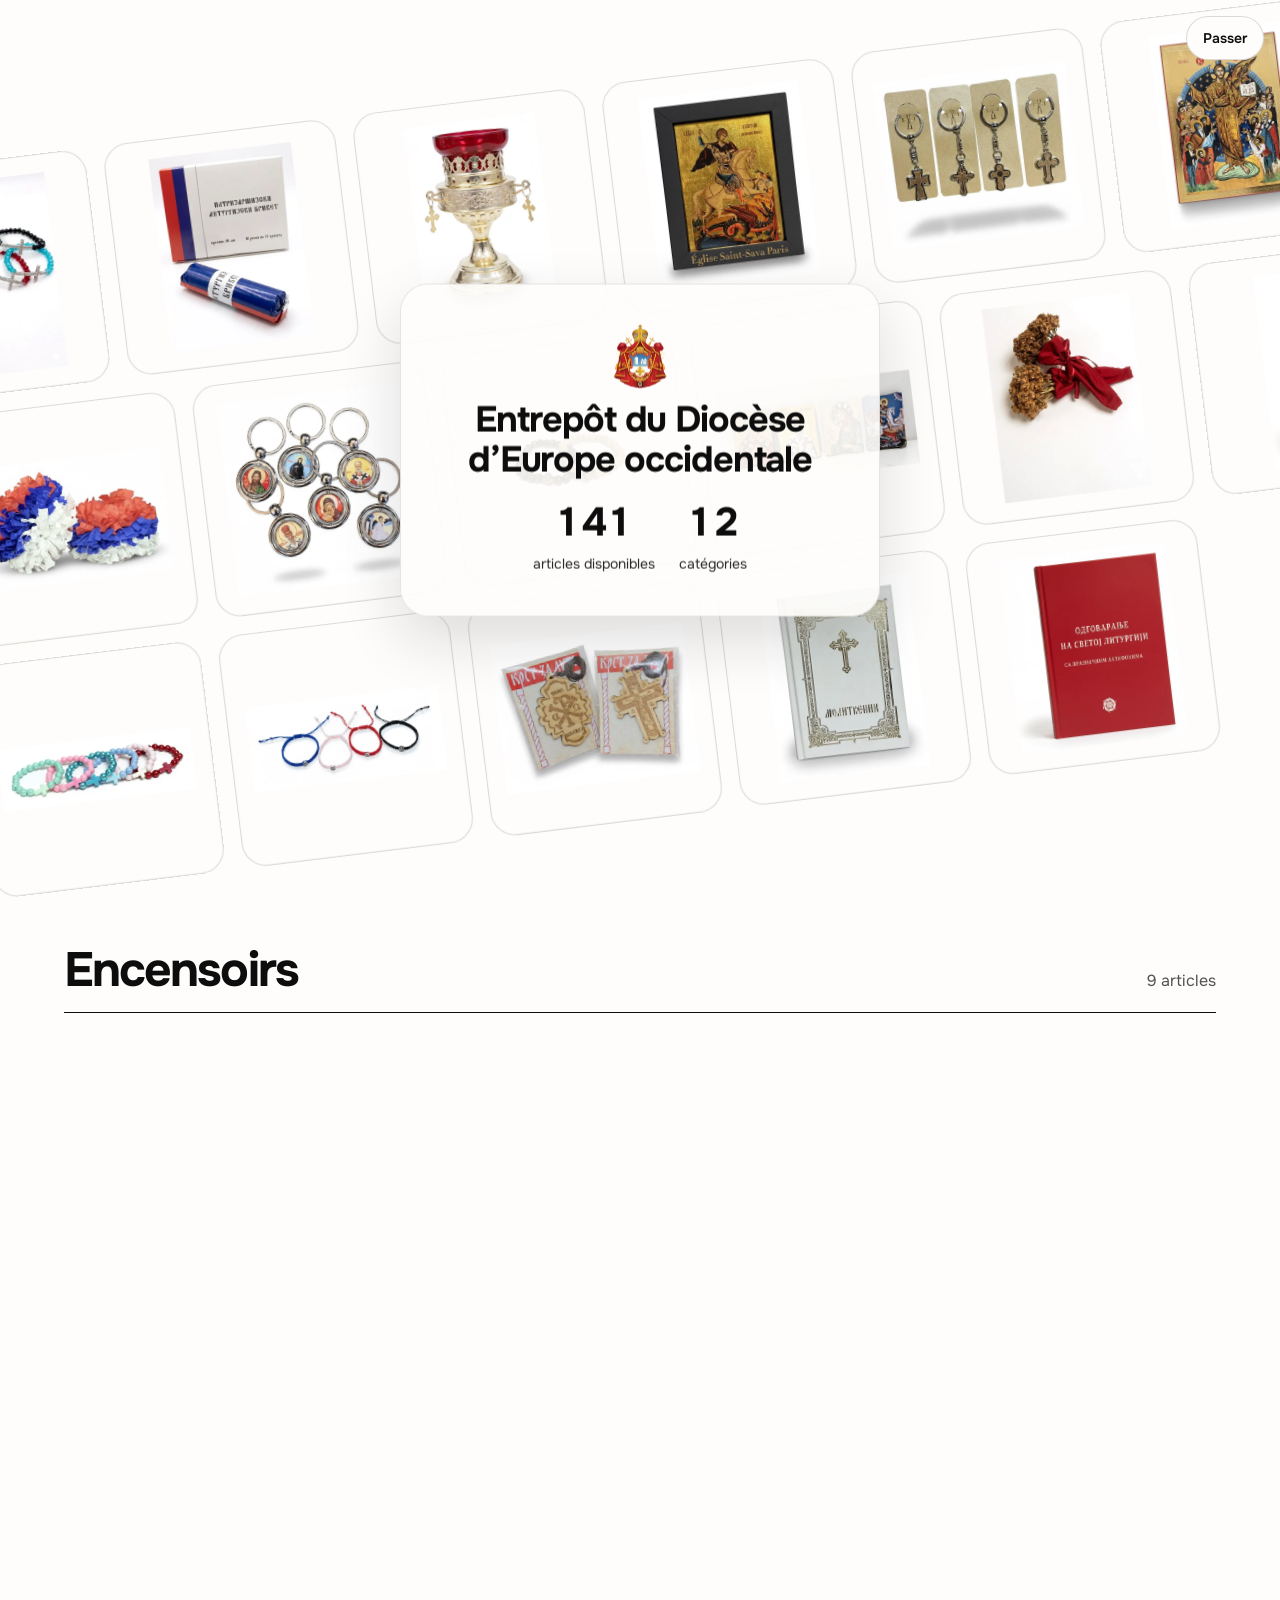
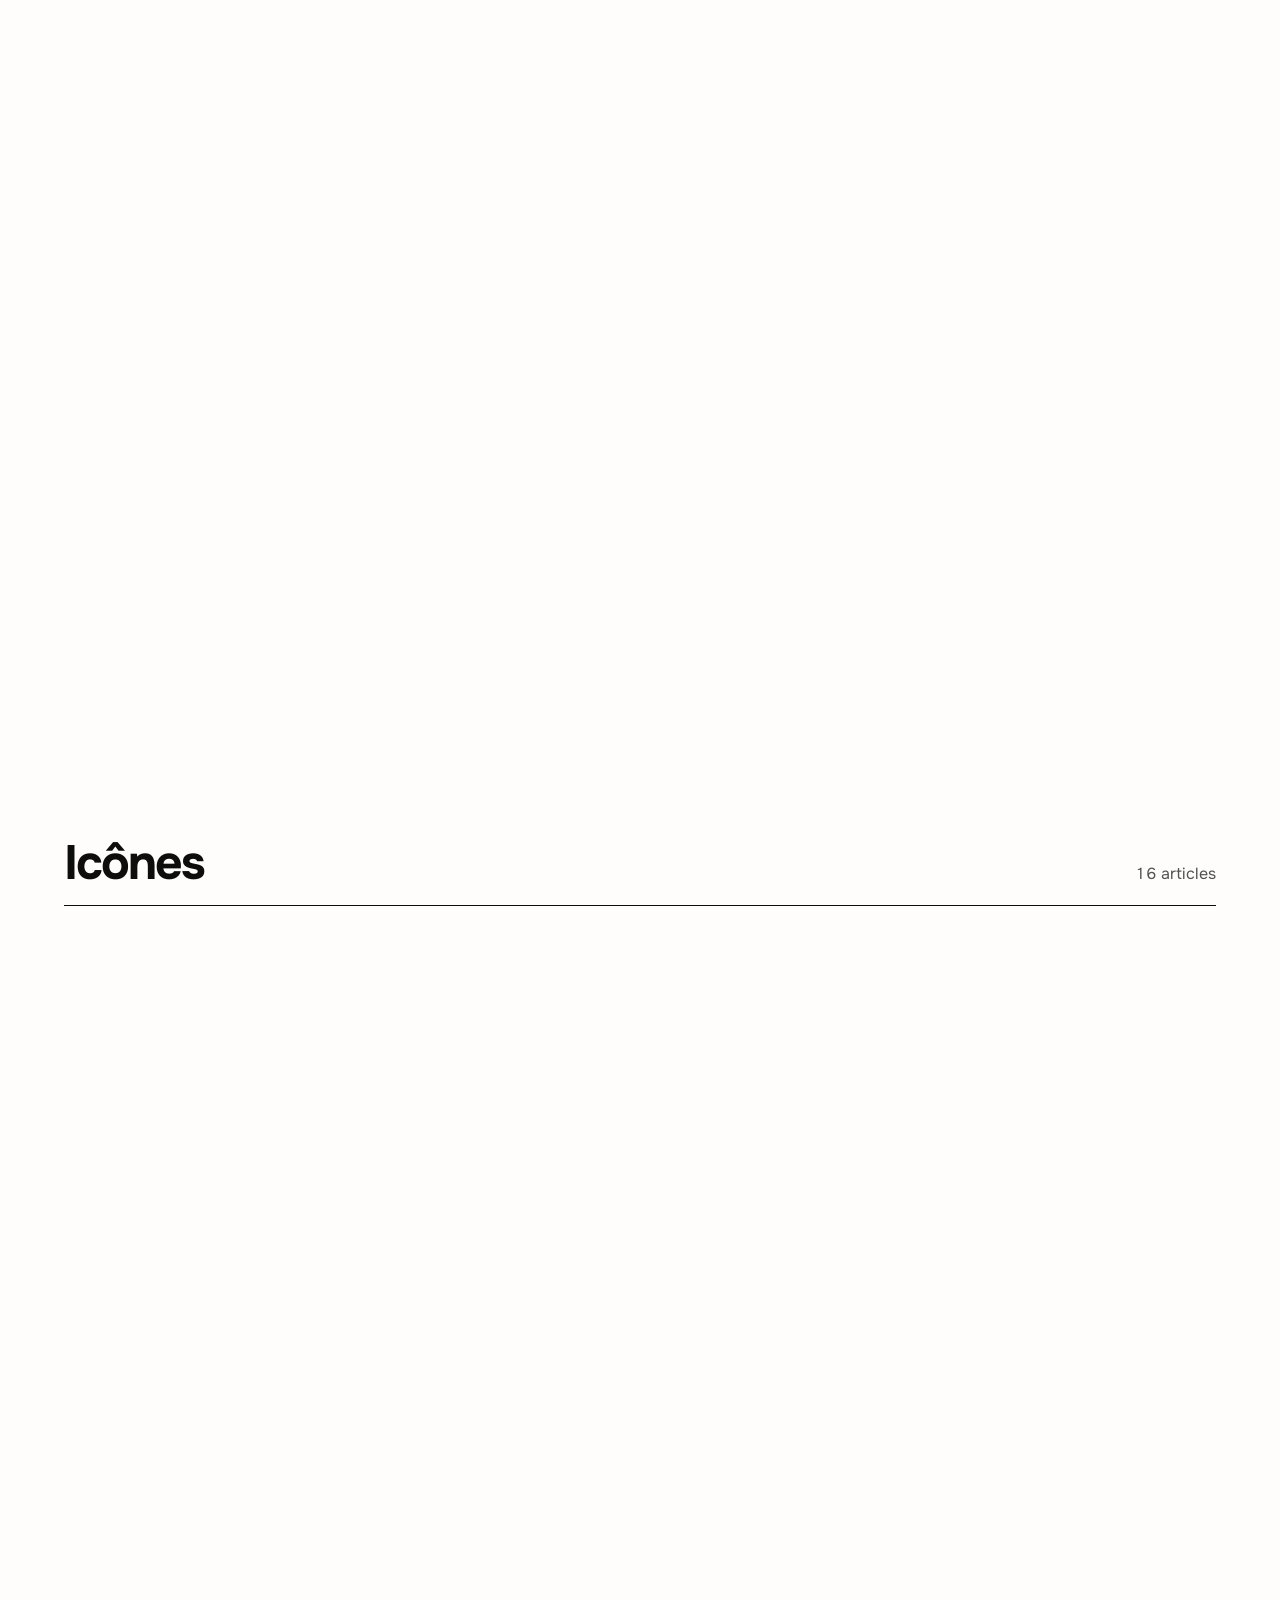
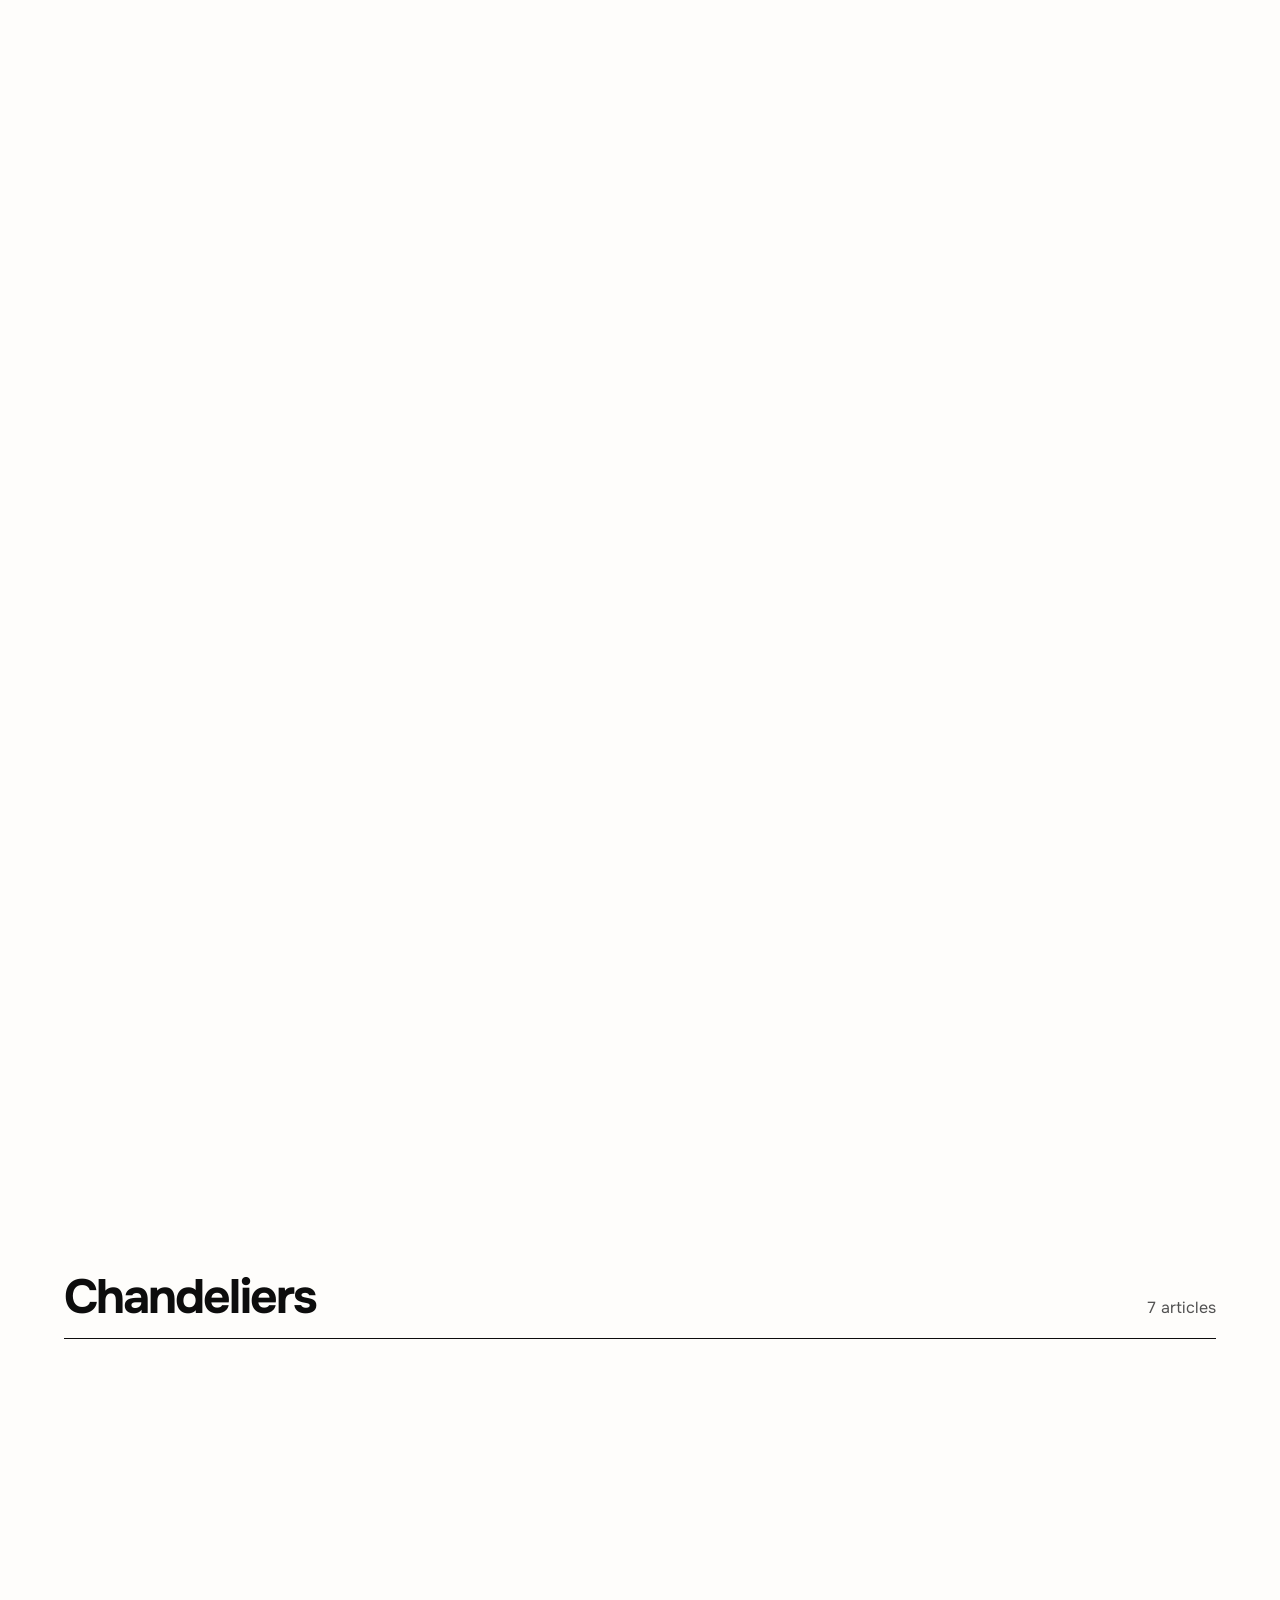
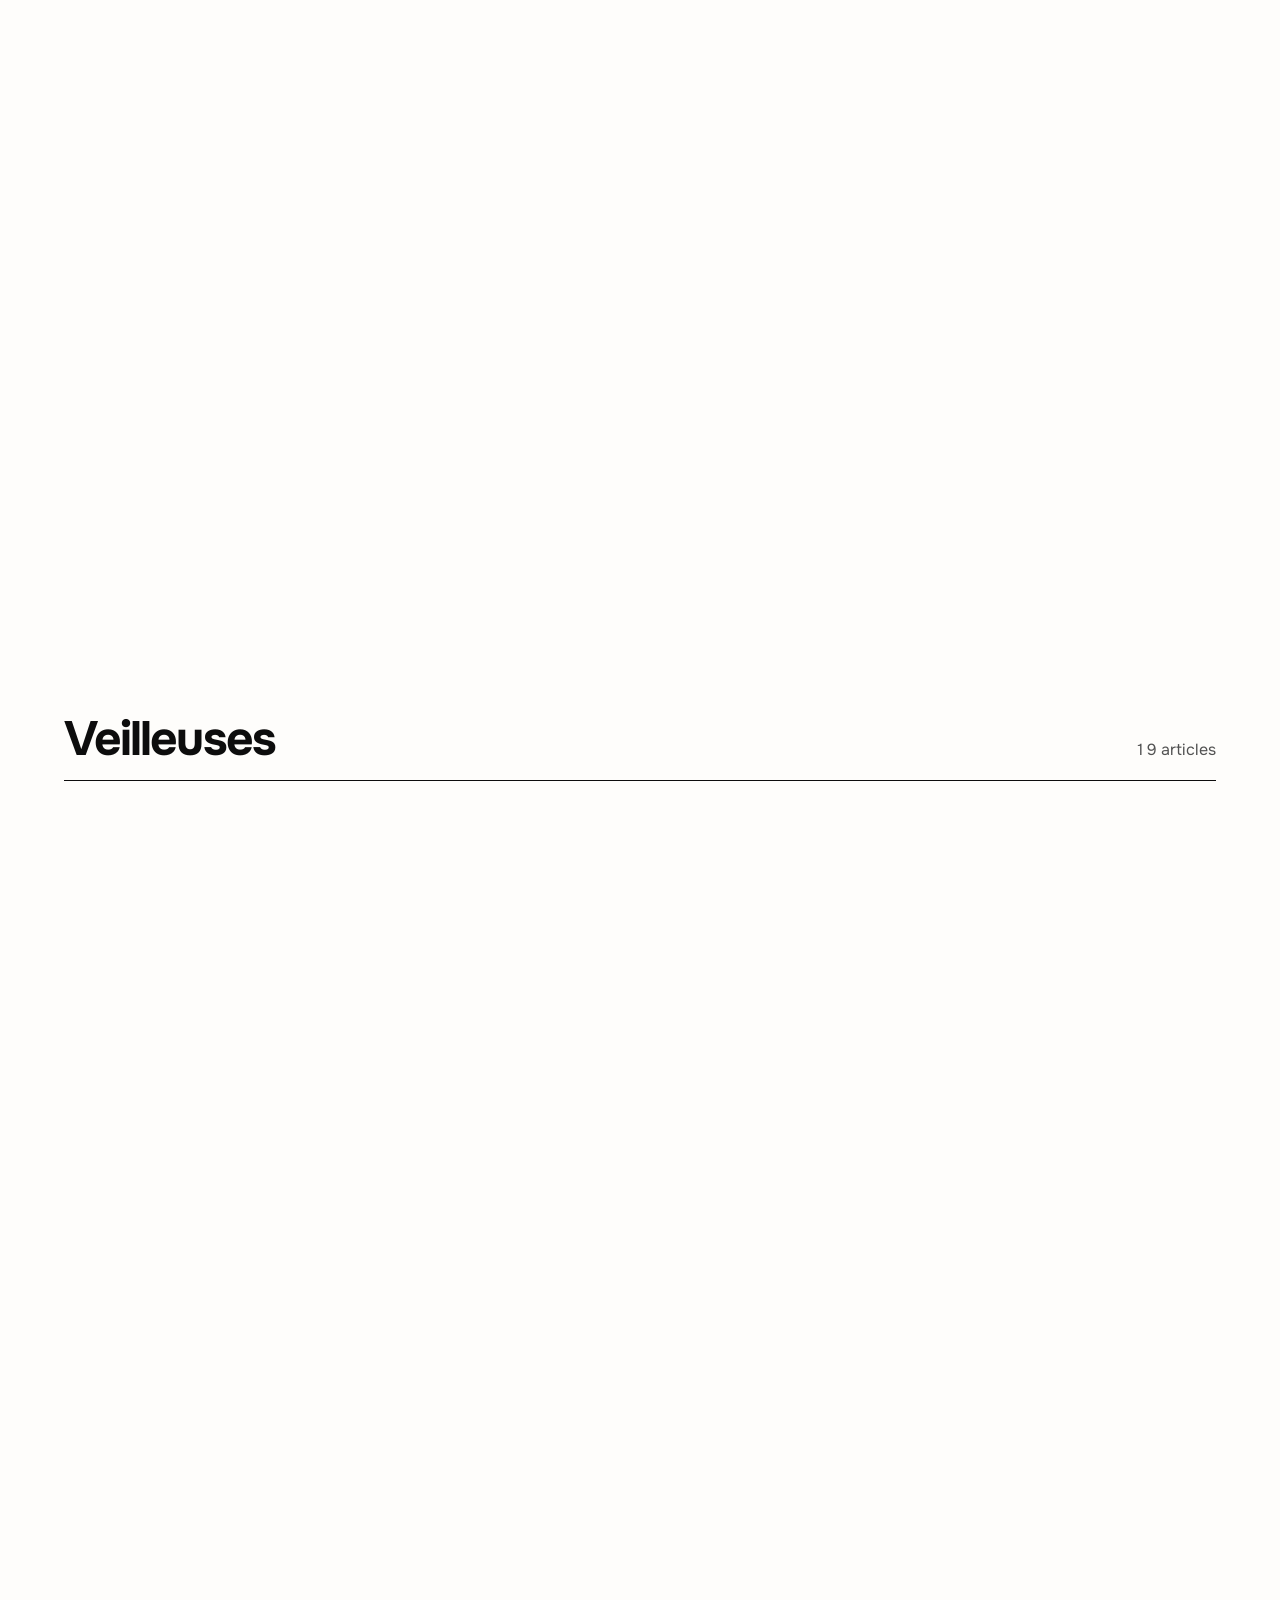
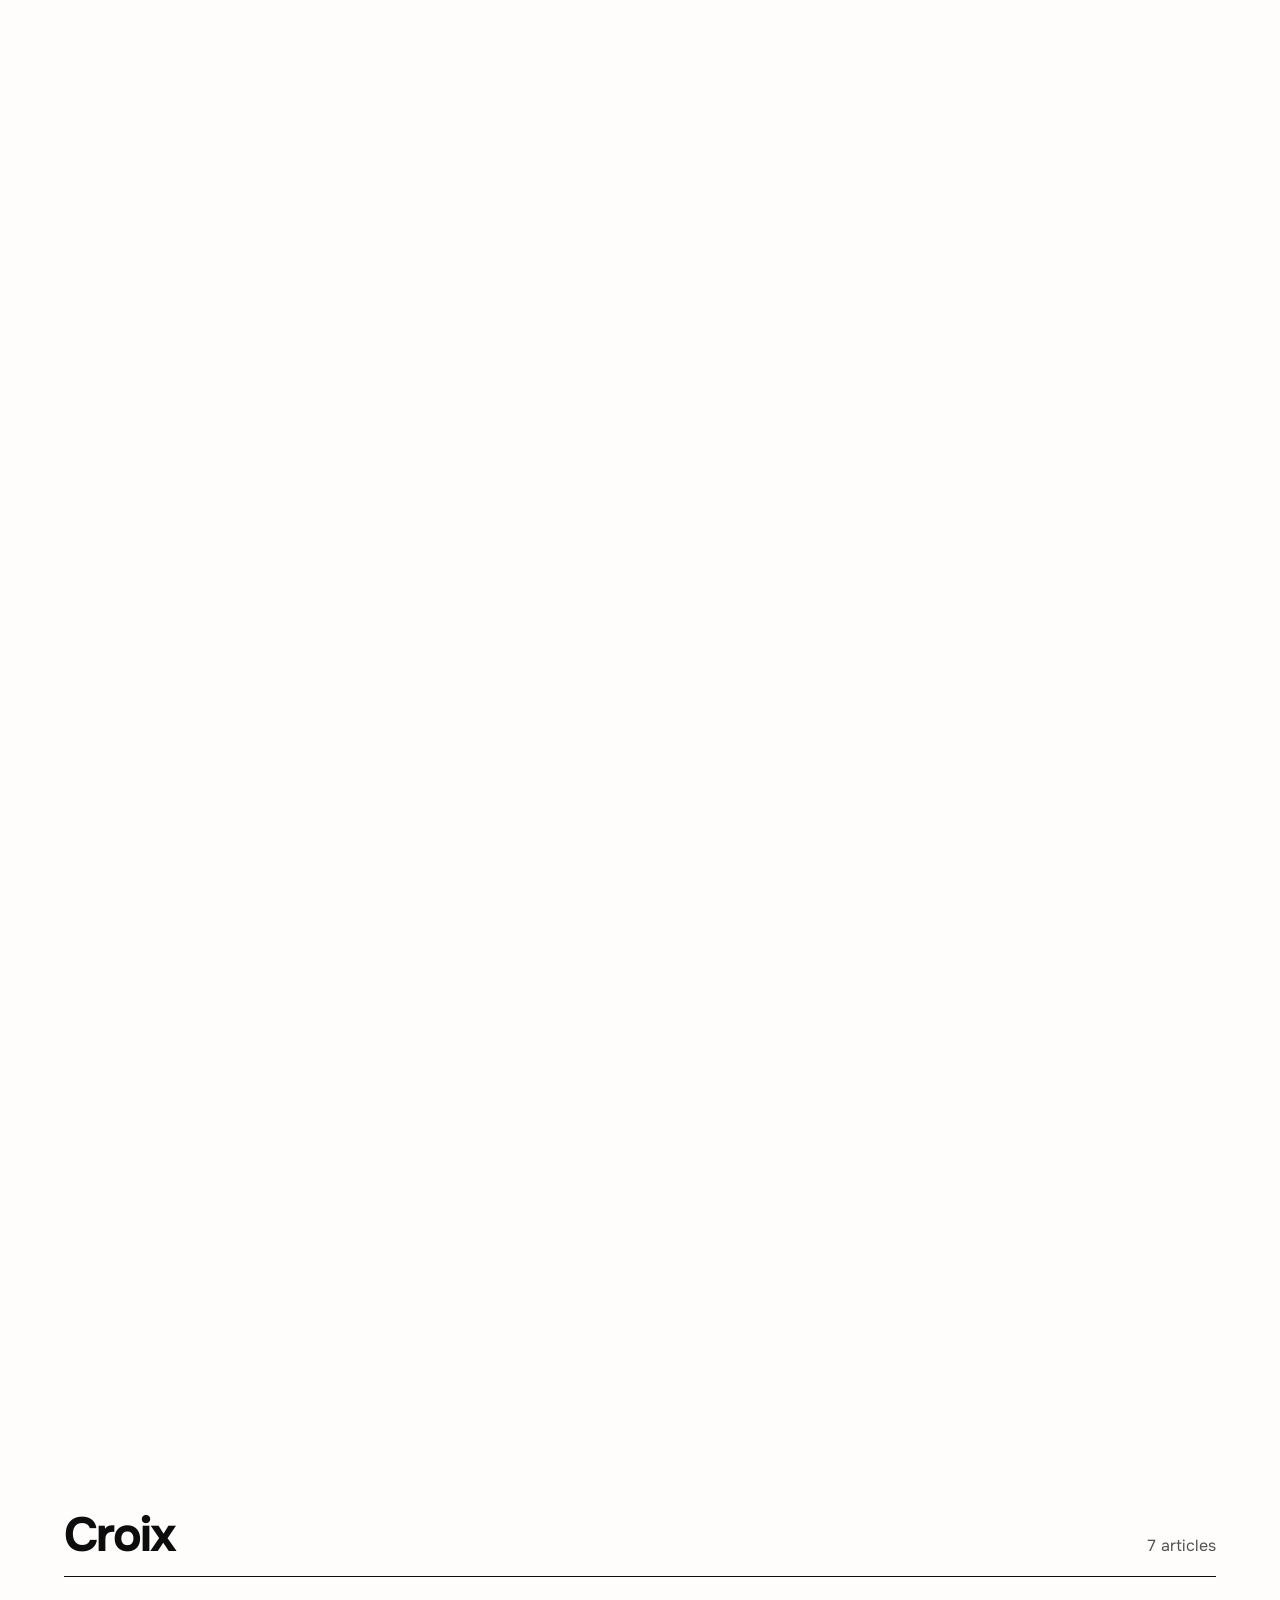
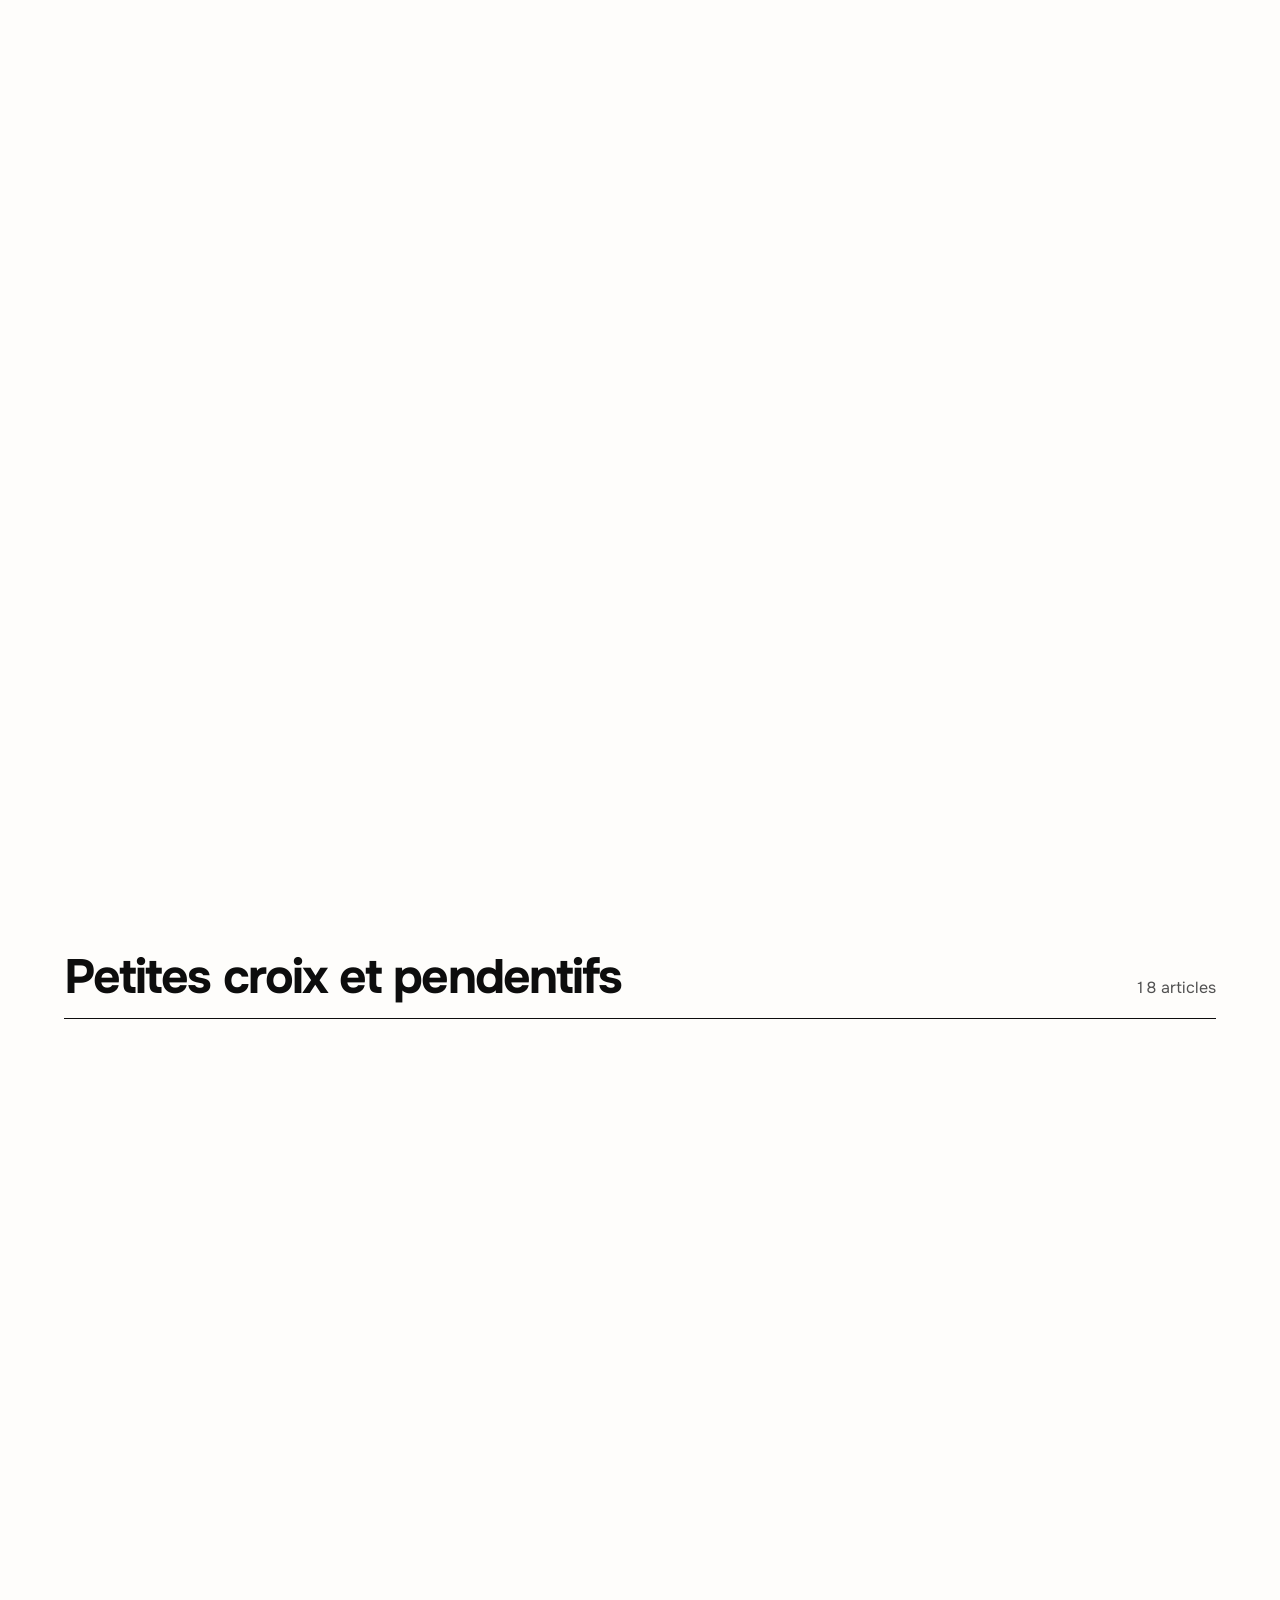
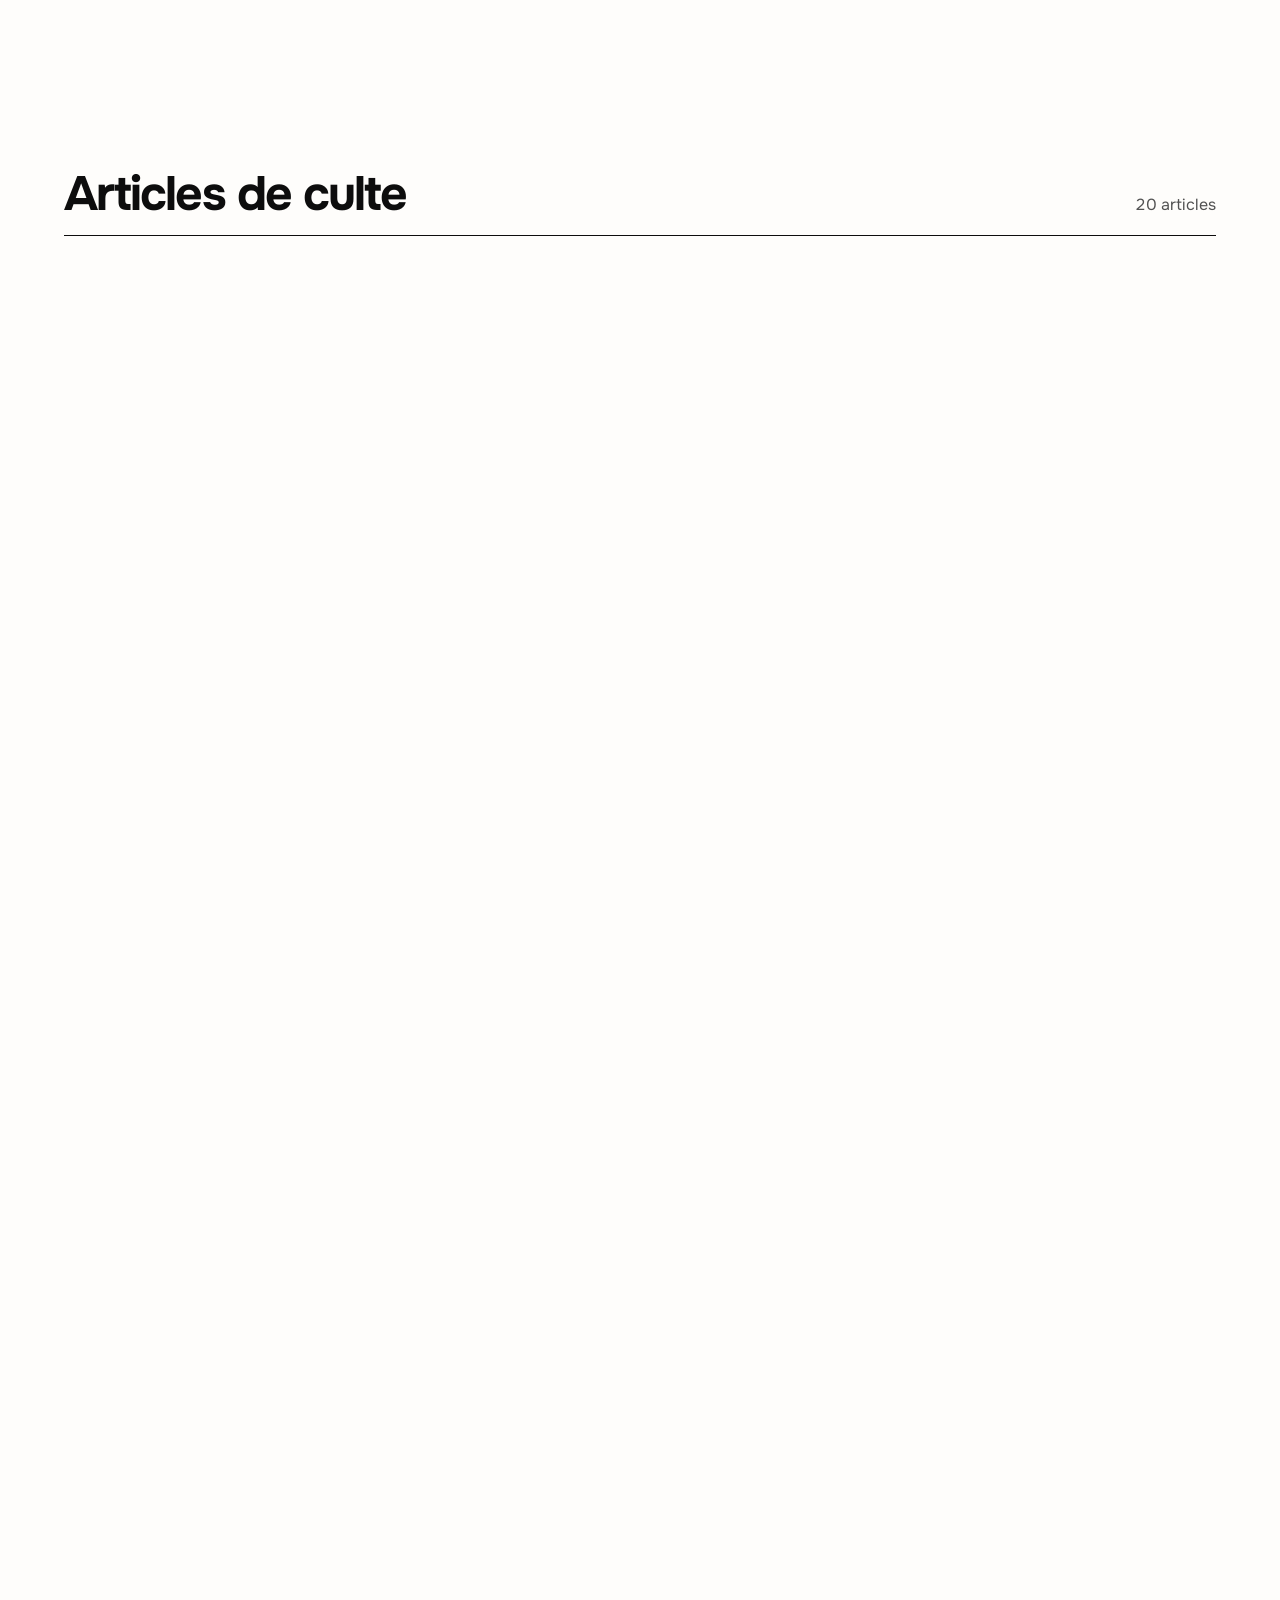
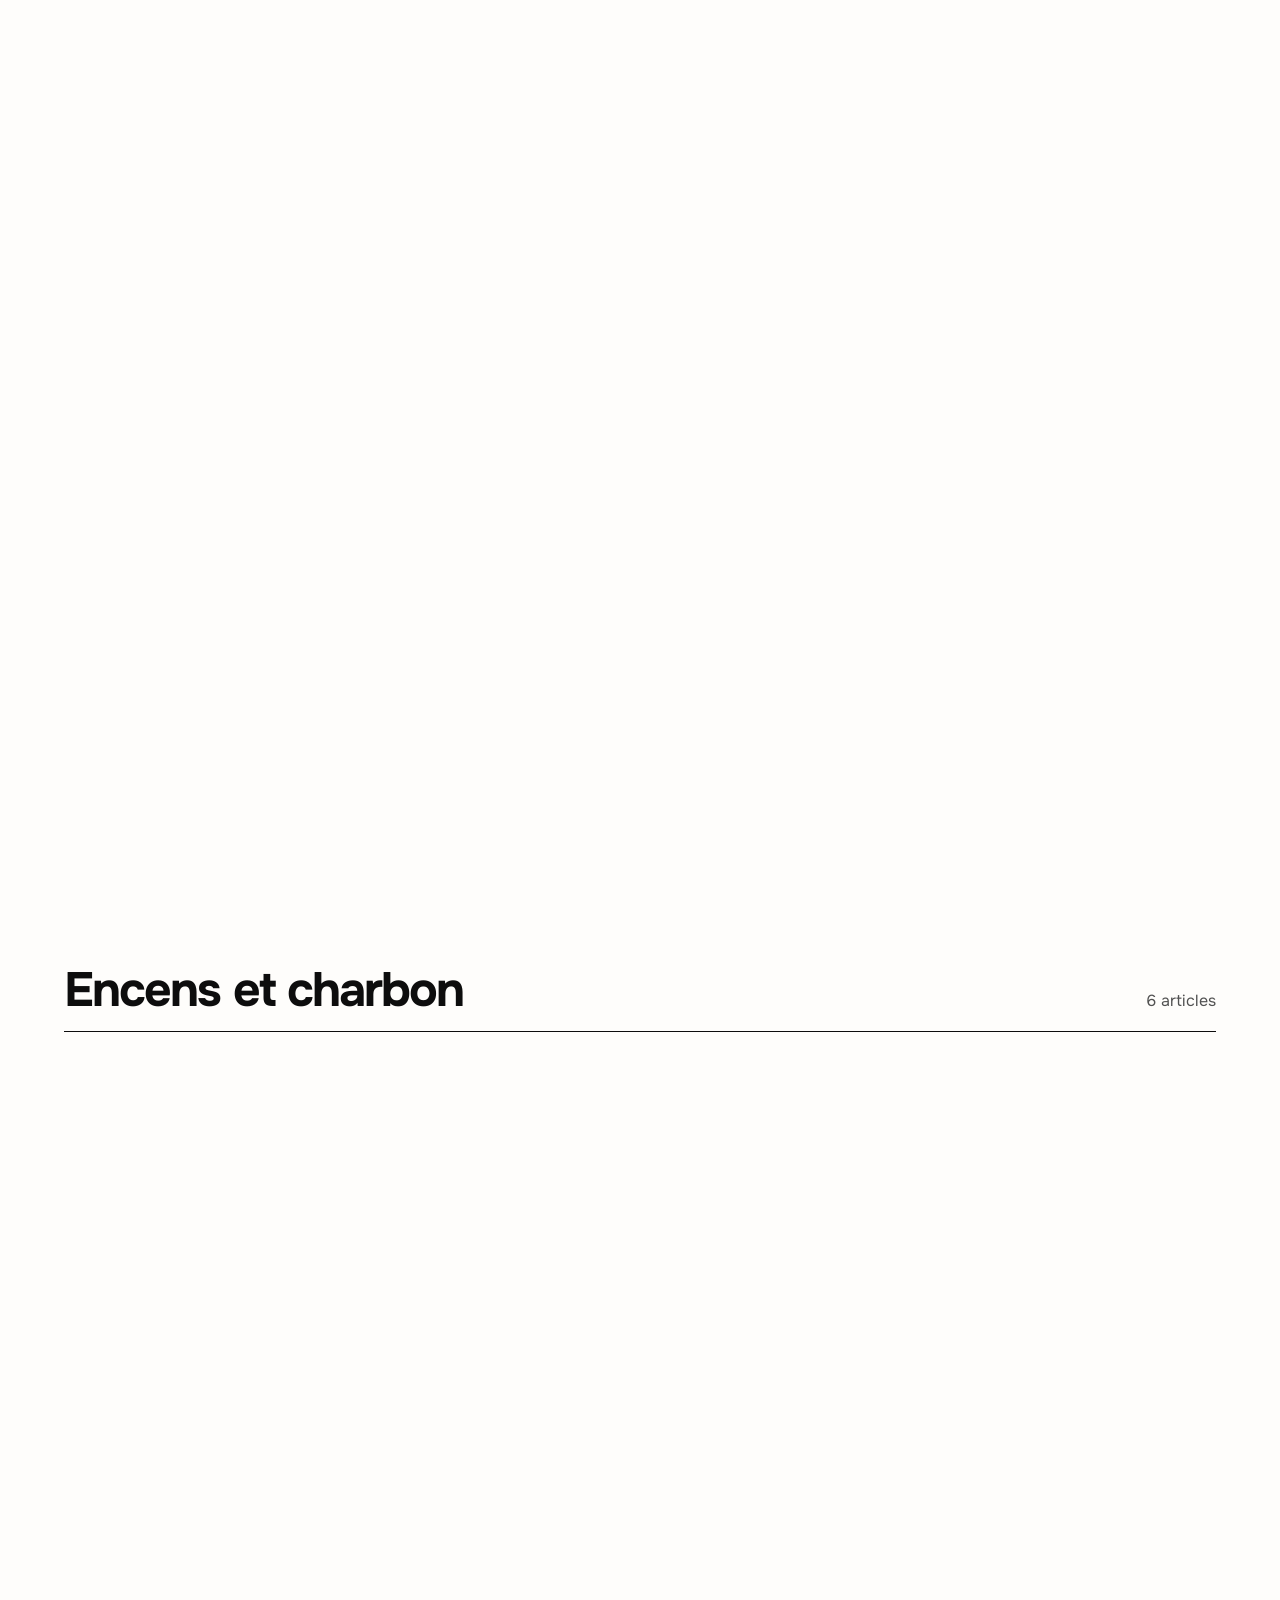
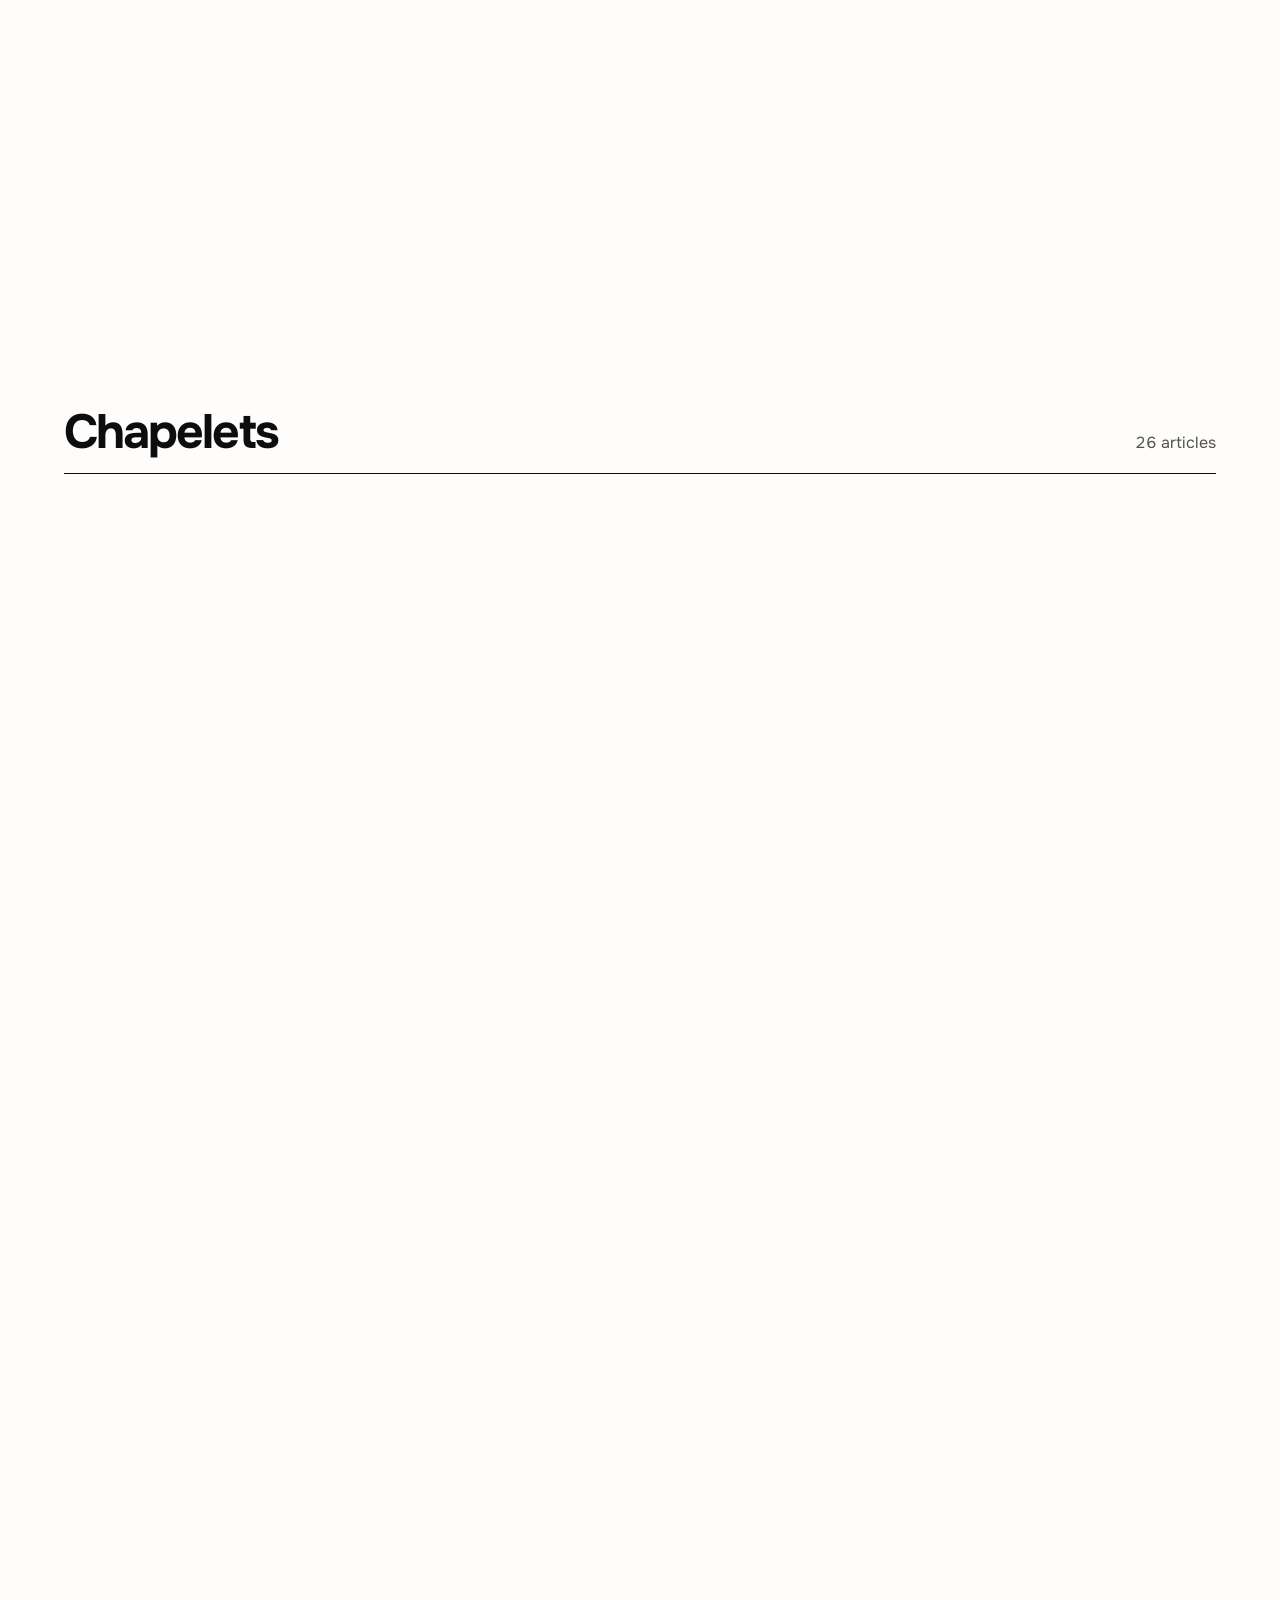
==== commit fe8f15eb: "Fotografije: oniks (p155, p156, p157) i prstenovi (p140) sa ravnom belom pozadinom i belim obodom; d" ====
--- a/docs/index.html
+++ b/docs/index.html
@@ -553,7 +553,7 @@
           <button class="add" type="button" data-add="A012" aria-label="Ajouter à la liste : Veilleuse de table N.P.">Ajouter</button>
         </li>
         <li class="card" data-code="P155" data-search="veilleuse en onyx onyx oil lamp kandilo od oniksa p155 r155 veilleuses oil lamps kandila">
-          <a class="card__img" href="./assets/img/p/p155-1.webp" data-detail="P155" tabindex="-1" aria-hidden="true"><img src="./assets/img/p/p155-1-s.webp" width="526" height="636" alt="" loading="lazy" decoding="async"></a>
+          <a class="card__img" href="./assets/img/p/p155-1.webp" data-detail="P155" tabindex="-1" aria-hidden="true"><img src="./assets/img/p/p155-1-s.webp" width="546" height="640" alt="" loading="lazy" decoding="async"></a>
           <h3 class="card__name"><a href="./assets/img/p/p155-1.webp" data-detail="P155">Veilleuse en onyx</a></h3>
           
           <p class="card__meta"><span class="card__code">P155</span><span class="card__price" data-price="P155"></span></p>
@@ -561,7 +561,7 @@
           <button class="add" type="button" data-add="P155" aria-label="Ajouter à la liste : Veilleuse en onyx">Ajouter</button>
         </li>
         <li class="card" data-code="P156" data-search="veilleuse en onyx onyx oil lamp kandilo od oniksa p156 r156 veilleuses oil lamps kandila">
-          <a class="card__img" href="./assets/img/p/p156-1.webp" data-detail="P156" tabindex="-1" aria-hidden="true"><img src="./assets/img/p/p156-1-s.webp" width="461" height="640" alt="" loading="lazy" decoding="async"></a>
+          <a class="card__img" href="./assets/img/p/p156-1.webp" data-detail="P156" tabindex="-1" aria-hidden="true"><img src="./assets/img/p/p156-1-s.webp" width="488" height="640" alt="" loading="lazy" decoding="async"></a>
           <h3 class="card__name"><a href="./assets/img/p/p156-1.webp" data-detail="P156">Veilleuse en onyx</a></h3>
           
           <p class="card__meta"><span class="card__code">P156</span><span class="card__price" data-price="P156"></span></p>
@@ -569,7 +569,7 @@
           <button class="add" type="button" data-add="P156" aria-label="Ajouter à la liste : Veilleuse en onyx">Ajouter</button>
         </li>
         <li class="card" data-code="P157" data-search="veilleuse en onyx onyx oil lamp kandilo od oniksa p157 r157 veilleuses oil lamps kandila">
-          <a class="card__img" href="./assets/img/p/p157-1.webp" data-detail="P157" tabindex="-1" aria-hidden="true"><img src="./assets/img/p/p157-1-s.webp" width="540" height="640" alt="" loading="lazy" decoding="async"></a>
+          <a class="card__img" href="./assets/img/p/p157-1.webp" data-detail="P157" tabindex="-1" aria-hidden="true"><img src="./assets/img/p/p157-1-s.webp" width="555" height="640" alt="" loading="lazy" decoding="async"></a>
           <h3 class="card__name"><a href="./assets/img/p/p157-1.webp" data-detail="P157">Veilleuse en onyx</a></h3>
           
           <p class="card__meta"><span class="card__code">P157</span><span class="card__price" data-price="P157"></span></p>
@@ -936,7 +936,7 @@
           <button class="add" type="button" data-add="P133" aria-label="Ajouter à la liste : Coffret de baptême">Ajouter</button>
         </li>
         <li class="card" data-code="P140" data-search="bague ring prsten p140 r140 articles de culte church supplies crkveni pribor">
-          <a class="card__img" href="./assets/img/p/p140-1.webp" data-detail="P140" tabindex="-1" aria-hidden="true"><img src="./assets/img/p/p140-1-s.webp" width="374" height="378" alt="" loading="lazy" decoding="async"></a>
+          <a class="card__img" href="./assets/img/p/p140-1.webp" data-detail="P140" tabindex="-1" aria-hidden="true"><img src="./assets/img/p/p140-1-s.webp" width="442" height="446" alt="" loading="lazy" decoding="async"></a>
           <h3 class="card__name"><a href="./assets/img/p/p140-1.webp" data-detail="P140">Bague</a></h3>
           
           <p class="card__meta"><span class="card__code">P140</span><span class="card__price" data-price="P140"></span></p>
@@ -1515,7 +1515,7 @@
 
   <button class="fab" type="button" data-open-list hidden aria-label="Ma liste"><svg width="26" height="26" viewBox="0 0 24 24" fill="none" stroke="currentColor" stroke-width="1.8" stroke-linecap="round" stroke-linejoin="round" aria-hidden="true"><path d="M2.5 3.5h2.2l2.5 11.4a1.6 1.6 0 0 0 1.6 1.3h8.5a1.6 1.6 0 0 0 1.6-1.2l1.8-7.5H6"/><circle cx="9.5" cy="20" r="1.4"/><circle cx="17.5" cy="20" r="1.4"/></svg><span class="fab__label" aria-hidden="true">Ma liste</span><span class="fab__n" data-count>0</span></button>
 
-  <script type="application/json" id="catalogue-data">{"lang":"fr","locale":"fr-FR","api":{"url":"https://ivzzhtaksdwbhhioilsn.supabase.co","key":"sb_publishable_rxpulg5CJqz_TpV1brvBCQ_C2ioyLyW"},"langs":{"fr":"./","en":"./en/","sr":"./sr/"},"s":{"introAvail":"articles disponibles","introCats":"catégories","introSkip":"Passer","add":"Ajouter","added":"Dans la liste","noMatch":"Aucun article ne correspond à « {q} ». Essayez un code comme P074, ou un mot plus court.","matches":"{n} pour « {q} »","photoOf":"Photo {i} sur {n}","emptyTitle":"Votre liste est vide.","emptyText":"Ajoutez des articles depuis le catalogue : ils apparaissent ici avec leur prix.","qty":"Quantité","less":"Un de moins","more":"Un de plus","remove":"Retirer","total":"Total indicatif","copy":"Copier la liste","copied":"Liste copiée dans le presse-papiers.","copyFailed":"La copie n’a pas fonctionné. Sélectionnez la liste à la main.","clearList":"Vider la liste","mailHello":"Bonjour,\n\nJe souhaite commander les articles suivants :","kg":"kg","perKg":"/ kg","close":"Fermer","code":"Code","browse":"Voir le catalogue","loginUnknown":"Cette adresse n’est pas sur la liste des membres. Vérifiez-la, ou continuez sans les prix.","loginTooMany":"Trop d’essais. Réessayez dans un quart d’heure.","loginFailed":"La vérification n’a pas abouti. Réessayez dans un instant.","loginInvalid":"Écrivez l’adresse sous la forme nom@exemple.fr.","checking":"Vérification…","showPrices":"Voir les prix","signOut":"Se déconnecter","pricesFor":"Prix pour {who}","guestList":"Les prix sont réservés aux membres. Envoyez votre liste à l’entrepôt : il vous répond par e-mail avec les prix exacts.","formName":"Nom","formParish":"Paroisse","formPhone":"Téléphone","formAddress":"Adresse de livraison","formNote":"Remarque","optional":"facultatif","nameMissing":"Indiquez votre nom pour que l’entrepôt sache qui commande.","sendOrder":"Envoyer la commande","sending":"Envoi…","orderDone":"Commande n° {n} envoyée.","orderDoneMail":"Le PDF part par e-mail chez vous et à l’entrepôt.","orderDoneNoMail":"L’entrepôt l’a reçue. Téléchargez le PDF pour vos archives.","downloadPdf":"Télécharger le PDF","orderFailed":"La commande n’est pas partie. Réessayez dans un instant : votre liste est conservée.","orderUnknown":"Un article de la liste n’existe plus au catalogue. Rechargez la page, puis renvoyez la commande.","orderUnavailable":"Un article de la liste vient d’être épuisé ({codes}). Retirez-le, puis renvoyez la commande.","done":"Terminé","outOfStock":"Épuisé","related":"Dans la même catégorie","inStock":"En stock","optAvail":"{n} options disponibles","backToCatalogue":"Retour au catalogue","addLabel":"Ajouter à la liste : {name}","acLink":"Mon profil","list":"Ma liste","cartLabel":"Ma liste, {n}","askPrices":"Demander les prix","gatePriest":"Vous êtes prêtre du Diocèse d’Europe occidentale ?","gateLead":"Entrez votre e-mail : les prix s’affichent aussitôt.","gateUnknown":"Cette adresse n’est pas sur la liste du Diocèse. Vérifiez-la, ou demandez les prix ci-dessous.","gateOther":"Vous n’êtes pas prêtre du Diocèse ?","gateOtherLead":"Demandez les prix : l’entrepôt vous répond par e-mail avec les prix exacts.","emailPlaceholder":"nom@exemple.fr","inqSend":"Envoyer la demande","inqDone":"Demande envoyée.","inqDoneText":"Nous avons transmis votre demande à l’entrepôt. Il vous répondra par e-mail avec les prix exacts.","inqFailed":"La demande n’est pas partie. Réessayez dans un instant.","inqTooMany":"Trop de demandes depuis cette connexion. Réessayez plus tard.","emailMissing":"Indiquez votre e-mail pour recevoir les prix.","emailLabel":"Votre e-mail","quoteTitle":"Devis n° {n}","quoteLead":"Prix valables 30 jours. Vérifiez vos coordonnées et commandez.","quoteOrder":"Commander selon ce devis","quoteGone":"Ce devis n’est plus valable ou a déjà été commandé. Écrivez à l’entrepôt pour un nouveau devis.","quoteFor":"Pour","cancel":"Annuler","pdfBtn":"Télécharger le PDF","pdfChooseTitle":"Quel PDF souhaitez-vous ?","pdfChooseLead":"Voulez-vous le PDF sans les prix, pour y inscrire les prix de votre paroisse ?","pdfBlank":"Sans prix (à compléter)","pdfWithPrices":"Avec nos prix","pdfWorking":"Préparation…","pdfNone":"Le PDF n’est pas encore disponible.","pdfFailed":"Le téléchargement a échoué.","choose":"Voir les options","chooseLabel":"Choisir : {name}","optCount":"{n} au choix","optsHead":"Choisissez : {n} au choix","optsFind":"Chercher dans la liste","optsFindPh":"Nicolas, Sava, Trinité…","optsNone":"Rien de tel dans la liste.","orderChoose":"Choisissez d’abord une option pour : {codes}.","candlesLead":"Vendues au kilo, en neuf formats, et pour dikiri et trikiri.","candlesCaption":"Le format donne le nombre de bougies au kilo : 10/1, dix bougies pour un kilo.","thFormat":"Format","thSize":"Hauteur × largeur","thDetail":"Détail","thPrice":"Prix au kilo","thPriceUnit":"Prix","thList":"Liste"},"mailFields":["Nom :","Paroisse :","Adresse :","Téléphone :"],"addLabel":"Ajouter à la liste : {name}","items":{"one":"article","other":"articles"},"sizes":{"one":"format","other":"formats"},"cats":{"encensoirs":"Encensoirs","icones":"Icônes","chandeliers":"Chandeliers","veilleuses":"Veilleuses","croix":"Croix","pendentifs":"Petites croix et pendentifs","culte":"Articles de culte","encens":"Encens et charbon","chapelets":"Chapelets","enfants":"Coin enfants","livres":"Livres","bougies":"Bougies en cire"},"p":{"P011":{"n":"Encensoir","c":"encensoirs","ph":[["p011-1",763,327]]},"P014":{"n":"Encensoir","c":"encensoirs","ph":[["p014-1",504,369],["p014-2",573,381]]},"P013":{"n":"Encensoir","c":"encensoirs","ph":[["p013-1",864,1043]]},"P012":{"n":"Encensoir","c":"encensoirs","ph":[["p012-1",404,364]]},"A006":{"n":"Encensoir","c":"encensoirs","ph":[["a006-1",663,319]]},"H007":{"n":"Petit encensoir","c":"encensoirs","ph":[["h007-1",846,477]]},"H006":{"n":"Grand encensoir","c":"encensoirs","ph":[["h006-1",924,443]]},"H004":{"n":"Encensoir en métal, grand","c":"encensoirs","ph":[["h004-1",468,812],["h004-2",392,574],["h004-3",492,826]]},"H005":{"n":"Encensoir en métal, petit","c":"encensoirs","ph":[["h005-1",362,566],["h005-2",864,1184],["h005-3",638,592]]},"P064":{"n":"Icône montée A4","c":"icones","ph":[["p064-1",662,849]],"o":[[47,"Saint Alexandre Nevski","P0656"],[48,"Saint Alypius le Stylite","P0647",1],[49,"Saint André, apôtre","P064/8"],[52,"Annonciation","P064/16",1],[56,"Ascension","P064/19"],[50,"Saint Athanase le Grand","P064/14"],[73,"Baptême du Christ","P064/38"],[58,"Saint Basile d’Ostrog","P064/21"],[57,"Saint Basile le Grand","P064/20"],[62,"Le Christ","P064/26",1],[70,"Saints Côme et Damien","P064/25"],[71,"Saints Constantin et Hélène","P064/35"],[87,"Crucifixion","P064/49"],[69,"Saint Cyriaque","P064/32"],[68,"Saints Cyrille et Méthode","P064/33"],[106,"Décollation de saint Jean-Baptiste","P064/65"],[63,"Saint Démétrius","P064/27"],[107,"Dormition de la Mère de Dieu","P064/66",1],[67,"Saint Élie, prophète","P064/31"],[55,"Entrée de la Mère de Dieu au Temple","P064/18",1],[108,"Entrée du Christ à Jérusalem","P064/67"],[100,"Saint Étienne de Dečani","P064/60"],[101,"Saint Étienne de Dečani","P064/61"],[99,"Saint Étienne, archidiacre","P064/13",1],[72,"Exaltation de la Croix (Krstovdan)","P064/37"],[61,"Archange Gabriel","P064/11"],[109,"Saint Georges","P064",1],[110,"Saint Georges (Đurđic)","P0641",1],[66,"Saint Ignace le Théophore","P064/30"],[113,"Saint Jean Chrysostome","P064/28"],[115,"Saint Jean le Miséricordieux","P0644",1],[112,"Saint Jean le Théologien","P0643",1],[114,"Saint Jean-Baptiste","P064/36"],[111,"Saints Joachim et Anne","P0642"],[116,"Saint Justin de Ćelije","P0645",1],[51,"L’Ange blanc","P064/15"],[75,"Saint Luc, apôtre","P064/9"],[76,"Saint Marc, apôtre","P064/10"],[53,"Mère de Dieu","P064/7",1],[77,"Archange Michel","P064/12",1],[88,"Nativité de la Mère de Dieu","P064/51",1],[89,"Nativité de saint Jean-Baptiste","P064/50"],[54,"Nativité du Christ","P064/17"],[78,"Saint Nectaire d’Égine","P064/39",1],[79,"Saint Nicolas de Žiča","P064/40"],[80,"Saint Pantéléimon","P064/41"],[82,"Sainte Parascève, âgée","P064/45",1],[81,"Sainte Parascève, jeune","P064/43",1],[65,"Saints Pierre et Paul","P064/42"],[98,"Présentation du Seigneur au Temple","P064/59"],[74,"Saint prince Lazare","P064/34"],[86,"Saint Procope","P064/48"],[83,"Protection de la Mère de Dieu","P064/44"],[59,"Résurrection de Lazare","P064/22"],[60,"Résurrection du Christ","P064/23"],[91,"Saint Sabbas le Sanctifié","P064/52"],[90,"Saint Sava","P064/53"],[92,"Saints Serge et Bacchus","P064/24"],[94,"Saint Siméon le Myroblyte","P064/55"],[95,"Saint Siméon le Stylite","P064/56"],[93,"Saint Siméon le Théodoque","P064/54"],[96,"Saint Sisoès le Grand","P064/57"],[97,"Saint Spyridon","P064/58",1],[102,"Saint Thomas, apôtre","P064/11"],[85,"Transfiguration","P064/47"],[84,"Translation des reliques de saint Nicolas","P064/46"],[105,"Sainte Trinité","P064/64"],[103,"Les Trois Saints Hiérarques","P064/62"],[104,"Saint Tryphon","P064/63"],[64,"Saints Zosime et Jacques","P064/29",1]]},"P074":{"n":"Icône Nika, moyenne","c":"icones","ph":[["p074-1",712,1019],["p074-2",864,589]],"o":[[172,"Saint Basile d’Ostrog","P074/7"],[174,"Le Christ","P074/9"],[175,"Saint Démétrius","P074/10"],[184,"Saint Étienne","P074/17"],[187,"Saint Georges","P06521"],[181,"Les grandes fêtes","P074/14"],[188,"Saint Jean","P074/1"],[168,"L’Ange blanc","P074/3",1],[169,"Mère de Dieu","P074/6",1],[177,"Archange Michel","P074/2"],[171,"Nativité du Christ","P074/5",1],[179,"Saint Nicolas","P074/12"],[180,"Sainte Parascève (Petka)","P074/13"],[173,"Résurrection du Christ","P074/8",1],[182,"Saint Sava","P074/15",1],[178,"La Serbie céleste","P074/11",1],[183,"Saint Spyridon","P074/16",1],[170,"Théophanie","P074/4"],[186,"Sainte Trinité","P074/19",1],[185,"Saint Tryphon","P074/18",1],[176,"Sainte Xénia","P074/10",1]]},"P128":{"n":"Icône Nika, très petite","c":"icones","ph":[["p074-2",864,589]]},"P127":{"n":"Icône Nika, très grande","c":"icones","ph":[["p074-2",864,589]],"o":[[191,"Le Christ","P127/6"],[196,"Saint Georges","P127/3"],[197,"Saint Jean","P127/4"],[189,"L’Ange blanc","P127/2"],[190,"Mère de Dieu","P127/5"],[192,"Archange Michel","P127/1"],[194,"Saint Nicolas","P127/8"],[195,"Sainte Parascève (Petka)","P127/8"],[193,"La Serbie céleste","P127/7"]]},"A007":{"n":"Icône encadrée sous verre A4","c":"icones","ph":[["a007-1",763,945]],"o":[[1,"Saint Alexandre Nevski","A007/4"],[2,"Saint Alypius le Stylite","A007/5"],[3,"Saint André, apôtre","A007/6"],[4,"Saint Athanase le Grand","A007/14"],[10,"Saint Basile d’Ostrog","A007/18"],[9,"Saint Basile le Grand","A007/17"],[12,"Le Christ","A007/20"],[19,"Saints Côme et Damien","A007/19"],[18,"Saint Cyriaque","A007/26"],[17,"Saints Cyrille et Méthode","A007/27"],[44,"Décollation de saint Jean-Baptiste","A007/48"],[13,"Saint Démétrius","A007/21",1],[16,"Saint Élie, prophète","A007/25"],[39,"Saint Étienne de Dečani","A007/44"],[38,"Saint Étienne, archidiacre","A007/13"],[11,"Archange Gabriel","A007/11"],[15,"Saint Ignace le Théophore","A007/23"],[46,"Saint Jean-Baptiste","A007/3",1],[45,"Saint Jean, apôtre","A007/7"],[5,"L’Ange blanc","A007/15",1],[21,"Saint Luc, apôtre","A007/8"],[22,"Saint Marc, apôtre","A007/9"],[6,"Mère de Dieu","A007/16"],[7,"Mère de Dieu","A007/2"],[8,"Mère de Dieu « aux trois mains »","A007/47",1],[23,"Archange Michel","A007/12"],[24,"Saint Nectaire d’Égine","A007/28"],[25,"Saint Nicolas","A007/29"],[26,"Saint Nicolas Velimirović","A007/30"],[27,"Saint Pantéléimon","A007/31"],[28,"Sainte Parascève (Petka)","A007/32"],[29,"Saint Procope","A007/33",1],[30,"Saint Sabbas le Sanctifié","A007/34"],[31,"Saint Sava de Serbie","A007/35"],[32,"Saint Séraphin de Sarov","A007/37"],[34,"Saint Siméon le Myroblyte","A007/40"],[35,"Saint Siméon le Stylite","A007/41",1],[33,"Saint Siméon le Théodoque","A007/39"],[36,"Saint Sisoès le Grand","A007/36"],[37,"Saint Spyridon","A007/43",1],[40,"Saint Thomas, apôtre","A007/10"],[43,"Sainte Trinité","A007/49"],[41,"Les Trois Saints Hiérarques","A007/45"],[42,"Saint Tryphon","A007/46"],[20,"Saint tsar Lazare","A007/50"],[14,"Saints Zosime et Jacques","A007/22"]]},"P063":{"n":"Bénédiction de la maison","c":"icones","ph":[["p063-1",548,732]]},"P137":{"n":"Icône Nika encadrée","c":"icones","ph":[["p137-1",733,887]],"note":"Inscription personnalisable sur l’icône."},"P069":{"n":"Diptyque A4","c":"icones","ph":[["p069-1",830,704]]},"P073":{"n":"Diptyque carte postale","c":"icones","ph":[["p073-1",382,299]]},"P070":{"n":"Petite plaquette","c":"icones","ph":[["p070-1",442,209]]},"P072":{"n":"Petit triptyque","c":"icones","ph":[["p072-1",854,418]]},"P071":{"n":"Petit diptyque","c":"icones","ph":[["p071-1",941,623]]},"P066":{"n":"Petite icône montée","c":"icones","ph":[["p066-1",711,489]],"o":[[117,"Saint Alypius le Stylite","P066/4"],[118,"Saint André, apôtre","P066/6"],[120,"Annonciation","P066/13"],[124,"Ascension","P066/17"],[137,"Baptême du Christ","P066/26"],[126,"Saint Basile d’Ostrog","P066/19",1],[125,"Saint Basile le Grand","P066/18"],[130,"Le Christ","P066/22",1],[136,"Saints Côme et Damien","P066/23"],[147,"Crucifixion","P066/33"],[135,"Saints Cyrille et Méthode","P066/26"],[131,"Saint Démétrius","P066/24"],[161,"Dormition de la Mère de Dieu","P066/47",1],[134,"Saint Élie, prophète","P066/35"],[123,"Entrée de la Mère de Dieu au Temple","P066/15",1],[162,"Entrée du Christ à Jérusalem","P066/49"],[157,"Saint Étienne de Dečani","P066/44"],[156,"Saint Étienne, archidiacre","P066/11"],[129,"Exaltation de la Croix","P066/21"],[163,"Saint Georges","P066/34"],[164,"Saint Georges (Đurđic)","P066/1",1],[166,"Saint Jean-Baptiste","P066/2"],[165,"Saint Jean, apôtre","P066/5"],[167,"Saint Justin de Ćelije","P066/3"],[119,"L’Ange blanc","P066/12"],[139,"Saint Luc, apôtre","P066/7"],[141,"Saint Marc, apôtre","P066/8"],[121,"Mère de Dieu","P066/14"],[142,"Archange Michel","P066/10",1],[140,"Nativité de la Mère de Dieu","P066/27"],[148,"Nativité de saint Jean-Baptiste","P066/32"],[122,"Nativité du Christ","P066/16"],[143,"Saint Nectaire d’Égine","P066/29"],[144,"Saint Nicolas","P066/36"],[145,"Saint Nicolas de Žiča","P066/28"],[133,"Saints Pierre et Paul","P066/30",1],[155,"Présentation du Seigneur au Temple","P066/43"],[146,"Saint Procope","P066/31"],[127,"Résurrection de Lazare","P066/20"],[128,"Résurrection du Christ","P066/19"],[149,"Saint Sava","P066/37"],[150,"Saints Serge et Bacchus","P066/39"],[152,"Saint Siméon le Myroblyte","P066/41"],[153,"Saint Siméon le Stylite","P066/42"],[151,"Saint Siméon le Théodoque","P066/40"],[154,"Saint Sisoès le Grand","P066/38"],[158,"Saint Thomas, apôtre","P066/9"],[160,"Sainte Trinité","P066/46"],[159,"Saint Tryphon","P066/45"],[138,"Saint tsar Lazare","P066/48"],[132,"Saints Zosime et Jacques","P066/25"]]},"P067":{"n":"Petites icônes en PVC","c":"icones","ph":[["p067-1",967,469]]},"P147":{"n":"Icône ronde","c":"icones","ph":[["p147-1",768,649]]},"H008":{"n":"Petite icône","c":"icones","ph":[["h008-1",771,501]]},"P010":{"n":"Grand chandelier","c":"chandeliers","ph":[["p010-1",337,693]]},"A001":{"n":"Chandelier nickelé","c":"chandeliers","ph":[["a001-1",471,789]]},"A009":{"n":"Chandelier mat","c":"chandeliers","ph":[["a009-1",432,672]]},"A008":{"n":"Chandelier doré","c":"chandeliers","ph":[["a008-1",460,804]]},"P009":{"n":"Petit chandelier","c":"chandeliers","ph":[["p009-1",295,562]]},"P016":{"n":"Chandelier en céramique","c":"chandeliers","ph":[["p016-1",1179,1028]]},"P015":{"n":"Chandelier en céramique","c":"chandeliers","ph":[["p015-1",369,822]]},"P004":{"n":"Veilleuse Knjaz Miloš","c":"veilleuses","ph":[["p004-1",881,558]]},"P003":{"n":"Veilleuse suspendue","c":"veilleuses","ph":[["p003-1",747,597]]},"A003":{"n":"Veilleuse suspendue","c":"veilleuses","ph":[["a003-1",926,627]]},"P142":{"n":"Veilleuse dorée russe","c":"veilleuses","ph":[["p142-1",799,669]]},"A002":{"n":"Veilleuse suspendue, mate","c":"veilleuses","ph":[["a002-1",896,728]]},"A004":{"n":"Veilleuse suspendue","c":"veilleuses","ph":[["a004-1",928,701]]},"P005":{"n":"Veilleuse de table aux aigles","c":"veilleuses","ph":[["p005-1",272,490]]},"P002":{"n":"Veilleuse de table dentelle","c":"veilleuses","ph":[["p002-1",434,636]]},"H001":{"n":"Veilleuse de table","c":"veilleuses","ph":[["h001-1",364,550],["h001-2",387,579]]},"P141":{"n":"Veilleuse de table combinée","c":"veilleuses","ph":[["p141-1",721,747]]},"H017":{"n":"Veilleuse de table","c":"veilleuses","ph":[["h017-1",576,1277]]},"P132":{"n":"Veilleuse de table","c":"veilleuses","ph":[["p132-1",438,565]]},"A005":{"n":"Veilleuse de table nickelée","c":"veilleuses","ph":[["a005-1",741,687]]},"A010":{"n":"Veilleuse de table dorée","c":"veilleuses","ph":[["a010-1",749,725]]},"A011":{"n":"Veilleuse de table M.R.","c":"veilleuses","ph":[["a011-1",767,672]]},"A012":{"n":"Veilleuse de table N.P.","c":"veilleuses","ph":[["a012-1",765,669]]},"P155":{"n":"Veilleuse en onyx","c":"veilleuses","ph":[["p155-1",526,636]]},"P156":{"n":"Veilleuse en onyx","c":"veilleuses","ph":[["p156-1",503,698]]},"P157":{"n":"Veilleuse en onyx","c":"veilleuses","ph":[["p157-1",580,688]]},"H012":{"n":"Croix de table","c":"croix","ph":[["h012-1",368,565],["h012-2",368,563]]},"P022":{"n":"Petite croix en résine","c":"croix","ph":[["p022-1",308,516],["p022-2",843,652]]},"P020":{"n":"Grande croix de table","c":"croix","ph":[["p020-1",436,780]]},"P021":{"n":"Petite croix de table","c":"croix","ph":[["p021-1",695,679]]},"P131":{"n":"Croix de table en résine","c":"croix","ph":[["p131-1",847,1065]]},"P136":{"n":"Croix de bénédiction en résine","c":"croix","ph":[["p136-1",864,1184]]},"P024":{"n":"Croix de bénédiction","c":"croix","ph":[["p024-1",433,873]]},"P028":{"n":"Petite croix en bois","c":"pendentifs","ph":[["p028-1",992,317]]},"P135":{"n":"Petite croix parfumée","c":"pendentifs","ph":[["p135-1",1037,527]]},"H009":{"n":"Pendentif croix","c":"pendentifs","ph":[["h009-1",860,742]]},"H010":{"n":"Petite croix","c":"pendentifs","ph":[["h010-1",645,716]]},"H018":{"n":"Pince","c":"culte","ph":[["h018-1",768,407]]},"P031":{"n":"Médaillons","c":"pendentifs","ph":[["p031-1",1020,282]]},"P035":{"n":"Pendentif croix","c":"pendentifs","ph":[["p035-1",661,616]]},"P120":{"n":"Pendentif croix","c":"pendentifs","ph":[["p120-1",768,795]]},"H016":{"n":"Croix en boîte","c":"pendentifs","ph":[["h016-1",960,1088]]},"H016-1":{"n":"Croix en boîte","c":"pendentifs","ph":[["h016-1-1",864,798]]},"H016-2":{"n":"Croix en boîte","c":"pendentifs","ph":[["h016-2-1",777,684]]},"H015":{"n":"Croix en boîte","c":"pendentifs","ph":[["h015-1",929,744]]},"P117":{"n":"Croix de voiture en résine","c":"pendentifs","ph":[["p117-1",768,633],["p117-2",749,372]]},"H002":{"n":"Croix en boîte","c":"pendentifs","ph":[["h002-1",546,411]]},"P154":{"n":"Petites croix en pierres semi-précieuses","c":"pendentifs","ph":[["p154-1",768,995]]},"H011":{"n":"Serviette (ubrus)","c":"culte","ph":[["h011-1",864,983]]},"H020":{"n":"Éteignoir à bougies","c":"culte","ph":[["h020-1",754,934]]},"P032":{"n":"Médaillon en métal","c":"pendentifs","ph":[["p032-1",807,849]]},"P051":{"n":"Rose blanche","c":"culte","ph":[["p051-1",768,505]]},"P052":{"n":"Rose tricolore","c":"culte","ph":[["p052-1",757,475]]},"P112":{"n":"Rose","c":"culte","ph":[["p112-1",1046,667]]},"P019":{"n":"Sceau à pain, grand","c":"culte","ph":[["p019-1",744,459]]},"P017":{"n":"Sceau à pain, petit","c":"culte","ph":[["p019-1",744,459]]},"P018":{"n":"Sceau à pain, moyen","c":"culte","ph":[["p019-1",744,459]]},"P023":{"n":"Sceau à pain, cube","c":"culte","ph":[["p023-1",426,294]]},"L003":{"n":"Aimants","c":"culte","ph":[["l003-1",864,416]]},"P059":{"n":"Myron","c":"culte","ph":[["p059-1",388,665]]},"P025":{"n":"Moules pour pain de slava","c":"culte","ph":[["p025-1",587,402]]},"P026":{"n":"Pochoir","c":"culte","ph":[["p026-1",847,523]]},"P033":{"n":"Pendentif en bois","c":"pendentifs","ph":[["p033-1",843,719]]},"P062":{"n":"Grand aspersoir en basilic","c":"culte","ph":[["p062-1",896,693]]},"P098":{"n":"Petit aspersoir en basilic","c":"culte","ph":[["p098-1",768,1010]]},"P119":{"n":"Boîte Mola","c":"culte","ph":[["p119-1",768,743]]},"P133":{"n":"Coffret de baptême","c":"culte","ph":[["p133-1",605,1150]]},"P140":{"n":"Bague","c":"culte","ph":[["p140-1",374,378]]},"P118":{"n":"Croix de voiture gravée","c":"pendentifs","ph":[["p118-1",800,615]]},"P034":{"n":"Croix de voiture","c":"pendentifs","ph":[["p034-1",744,897]]},"P055":{"n":"Charbon pour encensoir","c":"encens","ph":[["p055-1",766,649]]},"P054":{"n":"Charbon liturgique","c":"encens","ph":[["p054-1",768,1046]]},"P056":{"n":"Mèches pour veilleuse","c":"encens","ph":[["p056-1",691,647]]},"P146":{"n":"Encens de Vatopédi","c":"encens","ph":[["p146-1",761,699]]},"P057":{"n":"Encens en tube, ordinaire","c":"encens","ph":[]},"P099":{"n":"Encens en tube, parfumé","c":"encens","ph":[]},"P130":{"n":"Clochettes","c":"culte","ph":[["p130-1",682,488]]},"H013":{"n":"Chapelet en perles","c":"chapelets","ph":[["h013-1",904,546]]},"H014":{"n":"Chapelets pour enfants","c":"chapelets","ph":[["h014-1",1114,540]]},"P103":{"n":"Chapelet ajustable","c":"chapelets","ph":[["p103-1",817,292]]},"P037":{"n":"Petite croix tressée","c":"chapelets","ph":[["p037-1",562,864]]},"P040":{"n":"Chapelet en pierres semi-précieuses","c":"chapelets","ph":[["p040-1",1155,521]]},"P041":{"n":"Chapelet enfant en plastique","c":"chapelets","ph":[["p041-1",985,313]]},"P043":{"n":"Chapelets tressés","c":"chapelets","ph":[["p043-1",753,340]]},"P044":{"n":"Chapelet tricolore","c":"chapelets","ph":[["p044-1",440,798]]},"P047":{"n":"Chapelet en verre","c":"chapelets","ph":[["p047-1",427,831]]},"P050":{"n":"Larmes de la Vierge","c":"chapelets","ph":[["p050-1",897,745]]},"P049":{"n":"Larmes de la Vierge","c":"chapelets","ph":[["p049-1",864,936]]},"P046":{"n":"Colliers en bois","c":"chapelets","ph":[["p046-1",970,841]]},"P107":{"n":"Chapelet en bois","c":"chapelets","ph":[["p107-1",864,1184]]},"P104":{"n":"Chapelets fins ajustables","c":"chapelets","ph":[["p104-1",864,284]]},"P105":{"n":"Chapelet en plastique","c":"chapelets","ph":[["p105-1",818,464]]},"P106":{"n":"Chapelet en cristal","c":"chapelets","ph":[["p106-1",781,466]]},"P126":{"n":"Chapelet fin en cristal","c":"chapelets","ph":[["p126-1",852,345]]},"P121":{"n":"Chapelet enfant ajustable","c":"chapelets","ph":[["p121-1",1069,464]]},"P109":{"n":"Chapelet à pompon","c":"chapelets","ph":[["p109-1",802,807]]},"P111":{"n":"Chapelet en soie","c":"chapelets","ph":[["p111-1",808,1011]]},"P045":{"n":"Grands chapelets","c":"chapelets","ph":[["p045-1",768,1121]]},"P150":{"n":"Chapelet nœud doré 100","c":"chapelets","ph":[["p150-1",730,1234]]},"P149":{"n":"Chapelet nœud doré 50","c":"chapelets","ph":[["p149-1",768,1222]]},"P152":{"n":"Chapelet à capuche","c":"chapelets","ph":[["p152-1",768,1080]]},"P108":{"n":"Grande croix en cristal","c":"chapelets","ph":[["p108-1",768,1016]]},"P151":{"n":"Bracelet en boîte","c":"chapelets","ph":[["p151-1",768,944]]},"N002":{"n":"Puzzle","c":"enfants","ph":[["n002-1",582,743]]},"N001":{"n":"Cube Saint-Sava","c":"enfants","ph":[["n001-1",505,619],["n001-2",698,768]]},"P084":{"n":"Sainte Écriture","c":"livres","ph":[["p084-1",556,641]]},"P081":{"n":"Bible pour enfants","c":"livres","ph":[["p081-1",556,648]]},"P079":{"n":"Sainte Écriture (A5)","c":"livres","ph":[["p079-1",567,753]]},"P082":{"n":"Petit psautier","c":"livres","ph":[["p082-1",523,565]]},"P083":{"n":"Grand psautier","c":"livres","ph":[["p083-1",574,598]]},"P086":{"n":"Livre de prières pour enfants","c":"livres","ph":[["p086-1",585,639]]},"P075":{"n":"Nouveau Testament","c":"livres","ph":[["p075-1",543,598]]},"P085":{"n":"Livre de prières orthodoxe","c":"livres","ph":[["p085-1",527,604]]},"P080":{"n":"Répons de la liturgie","c":"livres","ph":[["p080-1",764,884]]},"P134":{"n":"Livre de prières","c":"livres","ph":[["p134-1",594,774]]},"P138":{"n":"Répons de la liturgie","c":"livres","ph":[["p138-1",629,981]]},"1/1":{"n":"Bougies 1/1","c":"bougies","ph":[["bougies-1",768,1052]],"kg":1},"2/1":{"n":"Bougies 2/1","c":"bougies","ph":[["bougies-1",768,1052]],"kg":1},"3/1":{"n":"Bougies 3/1","c":"bougies","ph":[["bougies-1",768,1052]],"kg":1},"5/1":{"n":"Bougies 5/1","c":"bougies","ph":[["bougies-1",768,1052]],"kg":1},"10/1":{"n":"Bougies 10/1","c":"bougies","ph":[["bougies-1",768,1052]],"kg":1},"30/1":{"n":"Bougies 30/1","c":"bougies","ph":[["bougies-1",768,1052]],"kg":1},"50/1":{"n":"Bougies 50/1","c":"bougies","ph":[["bougies-1",768,1052]],"kg":1},"100/1":{"n":"Bougies 100/1","c":"bougies","ph":[["bougies-1",768,1052]],"kg":1},"200/1":{"n":"Bougies 200/1","c":"bougies","ph":[["bougies-1",768,1052]],"kg":1},"D/T":{"n":"Bougies pour dikiri et trikiri","c":"bougies","ph":[["bougies-2",573,1364]],"kg":1}},"account":"./compte/"}</script>
+  <script type="application/json" id="catalogue-data">{"lang":"fr","locale":"fr-FR","api":{"url":"https://ivzzhtaksdwbhhioilsn.supabase.co","key":"sb_publishable_rxpulg5CJqz_TpV1brvBCQ_C2ioyLyW"},"langs":{"fr":"./","en":"./en/","sr":"./sr/"},"s":{"introAvail":"articles disponibles","introCats":"catégories","introSkip":"Passer","add":"Ajouter","added":"Dans la liste","noMatch":"Aucun article ne correspond à « {q} ». Essayez un code comme P074, ou un mot plus court.","matches":"{n} pour « {q} »","photoOf":"Photo {i} sur {n}","emptyTitle":"Votre liste est vide.","emptyText":"Ajoutez des articles depuis le catalogue : ils apparaissent ici avec leur prix.","qty":"Quantité","less":"Un de moins","more":"Un de plus","remove":"Retirer","total":"Total indicatif","copy":"Copier la liste","copied":"Liste copiée dans le presse-papiers.","copyFailed":"La copie n’a pas fonctionné. Sélectionnez la liste à la main.","clearList":"Vider la liste","mailHello":"Bonjour,\n\nJe souhaite commander les articles suivants :","kg":"kg","perKg":"/ kg","close":"Fermer","code":"Code","browse":"Voir le catalogue","loginUnknown":"Cette adresse n’est pas sur la liste des membres. Vérifiez-la, ou continuez sans les prix.","loginTooMany":"Trop d’essais. Réessayez dans un quart d’heure.","loginFailed":"La vérification n’a pas abouti. Réessayez dans un instant.","loginInvalid":"Écrivez l’adresse sous la forme nom@exemple.fr.","checking":"Vérification…","showPrices":"Voir les prix","signOut":"Se déconnecter","pricesFor":"Prix pour {who}","guestList":"Les prix sont réservés aux membres. Envoyez votre liste à l’entrepôt : il vous répond par e-mail avec les prix exacts.","formName":"Nom","formParish":"Paroisse","formPhone":"Téléphone","formAddress":"Adresse de livraison","formNote":"Remarque","optional":"facultatif","nameMissing":"Indiquez votre nom pour que l’entrepôt sache qui commande.","sendOrder":"Envoyer la commande","sending":"Envoi…","orderDone":"Commande n° {n} envoyée.","orderDoneMail":"Le PDF part par e-mail chez vous et à l’entrepôt.","orderDoneNoMail":"L’entrepôt l’a reçue. Téléchargez le PDF pour vos archives.","downloadPdf":"Télécharger le PDF","orderFailed":"La commande n’est pas partie. Réessayez dans un instant : votre liste est conservée.","orderUnknown":"Un article de la liste n’existe plus au catalogue. Rechargez la page, puis renvoyez la commande.","orderUnavailable":"Un article de la liste vient d’être épuisé ({codes}). Retirez-le, puis renvoyez la commande.","done":"Terminé","outOfStock":"Épuisé","related":"Dans la même catégorie","inStock":"En stock","optAvail":"{n} options disponibles","backToCatalogue":"Retour au catalogue","addLabel":"Ajouter à la liste : {name}","acLink":"Mon profil","list":"Ma liste","cartLabel":"Ma liste, {n}","askPrices":"Demander les prix","gatePriest":"Vous êtes prêtre du Diocèse d’Europe occidentale ?","gateLead":"Entrez votre e-mail : les prix s’affichent aussitôt.","gateUnknown":"Cette adresse n’est pas sur la liste du Diocèse. Vérifiez-la, ou demandez les prix ci-dessous.","gateOther":"Vous n’êtes pas prêtre du Diocèse ?","gateOtherLead":"Demandez les prix : l’entrepôt vous répond par e-mail avec les prix exacts.","emailPlaceholder":"nom@exemple.fr","inqSend":"Envoyer la demande","inqDone":"Demande envoyée.","inqDoneText":"Nous avons transmis votre demande à l’entrepôt. Il vous répondra par e-mail avec les prix exacts.","inqFailed":"La demande n’est pas partie. Réessayez dans un instant.","inqTooMany":"Trop de demandes depuis cette connexion. Réessayez plus tard.","emailMissing":"Indiquez votre e-mail pour recevoir les prix.","emailLabel":"Votre e-mail","quoteTitle":"Devis n° {n}","quoteLead":"Prix valables 30 jours. Vérifiez vos coordonnées et commandez.","quoteOrder":"Commander selon ce devis","quoteGone":"Ce devis n’est plus valable ou a déjà été commandé. Écrivez à l’entrepôt pour un nouveau devis.","quoteFor":"Pour","cancel":"Annuler","pdfBtn":"Télécharger le PDF","pdfChooseTitle":"Quel PDF souhaitez-vous ?","pdfChooseLead":"Voulez-vous le PDF sans les prix, pour y inscrire les prix de votre paroisse ?","pdfBlank":"Sans prix (à compléter)","pdfWithPrices":"Avec nos prix","pdfWorking":"Préparation…","pdfNone":"Le PDF n’est pas encore disponible.","pdfFailed":"Le téléchargement a échoué.","choose":"Voir les options","chooseLabel":"Choisir : {name}","optCount":"{n} au choix","optsHead":"Choisissez : {n} au choix","optsFind":"Chercher dans la liste","optsFindPh":"Nicolas, Sava, Trinité…","optsNone":"Rien de tel dans la liste.","orderChoose":"Choisissez d’abord une option pour : {codes}.","candlesLead":"Vendues au kilo, en neuf formats, et pour dikiri et trikiri.","candlesCaption":"Le format donne le nombre de bougies au kilo : 10/1, dix bougies pour un kilo.","thFormat":"Format","thSize":"Hauteur × largeur","thDetail":"Détail","thPrice":"Prix au kilo","thPriceUnit":"Prix","thList":"Liste"},"mailFields":["Nom :","Paroisse :","Adresse :","Téléphone :"],"addLabel":"Ajouter à la liste : {name}","items":{"one":"article","other":"articles"},"sizes":{"one":"format","other":"formats"},"cats":{"encensoirs":"Encensoirs","icones":"Icônes","chandeliers":"Chandeliers","veilleuses":"Veilleuses","croix":"Croix","pendentifs":"Petites croix et pendentifs","culte":"Articles de culte","encens":"Encens et charbon","chapelets":"Chapelets","enfants":"Coin enfants","livres":"Livres","bougies":"Bougies en cire"},"p":{"P011":{"n":"Encensoir","c":"encensoirs","ph":[["p011-1",763,327]]},"P014":{"n":"Encensoir","c":"encensoirs","ph":[["p014-1",504,369],["p014-2",573,381]]},"P013":{"n":"Encensoir","c":"encensoirs","ph":[["p013-1",864,1043]]},"P012":{"n":"Encensoir","c":"encensoirs","ph":[["p012-1",404,364]]},"A006":{"n":"Encensoir","c":"encensoirs","ph":[["a006-1",663,319]]},"H007":{"n":"Petit encensoir","c":"encensoirs","ph":[["h007-1",846,477]]},"H006":{"n":"Grand encensoir","c":"encensoirs","ph":[["h006-1",924,443]]},"H004":{"n":"Encensoir en métal, grand","c":"encensoirs","ph":[["h004-1",468,812],["h004-2",392,574],["h004-3",492,826]]},"H005":{"n":"Encensoir en métal, petit","c":"encensoirs","ph":[["h005-1",362,566],["h005-2",864,1184],["h005-3",638,592]]},"P064":{"n":"Icône montée A4","c":"icones","ph":[["p064-1",662,849]],"o":[[47,"Saint Alexandre Nevski","P0656"],[48,"Saint Alypius le Stylite","P0647",1],[49,"Saint André, apôtre","P064/8"],[52,"Annonciation","P064/16",1],[56,"Ascension","P064/19"],[50,"Saint Athanase le Grand","P064/14"],[73,"Baptême du Christ","P064/38"],[58,"Saint Basile d’Ostrog","P064/21"],[57,"Saint Basile le Grand","P064/20"],[62,"Le Christ","P064/26",1],[70,"Saints Côme et Damien","P064/25"],[71,"Saints Constantin et Hélène","P064/35"],[87,"Crucifixion","P064/49"],[69,"Saint Cyriaque","P064/32"],[68,"Saints Cyrille et Méthode","P064/33"],[106,"Décollation de saint Jean-Baptiste","P064/65"],[63,"Saint Démétrius","P064/27"],[107,"Dormition de la Mère de Dieu","P064/66",1],[67,"Saint Élie, prophète","P064/31"],[55,"Entrée de la Mère de Dieu au Temple","P064/18",1],[108,"Entrée du Christ à Jérusalem","P064/67"],[100,"Saint Étienne de Dečani","P064/60"],[101,"Saint Étienne de Dečani","P064/61"],[99,"Saint Étienne, archidiacre","P064/13",1],[72,"Exaltation de la Croix (Krstovdan)","P064/37"],[61,"Archange Gabriel","P064/11"],[109,"Saint Georges","P064",1],[110,"Saint Georges (Đurđic)","P0641",1],[66,"Saint Ignace le Théophore","P064/30"],[113,"Saint Jean Chrysostome","P064/28"],[115,"Saint Jean le Miséricordieux","P0644",1],[112,"Saint Jean le Théologien","P0643",1],[114,"Saint Jean-Baptiste","P064/36"],[111,"Saints Joachim et Anne","P0642"],[116,"Saint Justin de Ćelije","P0645",1],[51,"L’Ange blanc","P064/15"],[75,"Saint Luc, apôtre","P064/9"],[76,"Saint Marc, apôtre","P064/10"],[53,"Mère de Dieu","P064/7",1],[77,"Archange Michel","P064/12",1],[88,"Nativité de la Mère de Dieu","P064/51",1],[89,"Nativité de saint Jean-Baptiste","P064/50"],[54,"Nativité du Christ","P064/17"],[78,"Saint Nectaire d’Égine","P064/39",1],[79,"Saint Nicolas de Žiča","P064/40"],[80,"Saint Pantéléimon","P064/41"],[82,"Sainte Parascève, âgée","P064/45",1],[81,"Sainte Parascève, jeune","P064/43",1],[65,"Saints Pierre et Paul","P064/42"],[98,"Présentation du Seigneur au Temple","P064/59"],[74,"Saint prince Lazare","P064/34"],[86,"Saint Procope","P064/48"],[83,"Protection de la Mère de Dieu","P064/44"],[59,"Résurrection de Lazare","P064/22"],[60,"Résurrection du Christ","P064/23"],[91,"Saint Sabbas le Sanctifié","P064/52"],[90,"Saint Sava","P064/53"],[92,"Saints Serge et Bacchus","P064/24"],[94,"Saint Siméon le Myroblyte","P064/55"],[95,"Saint Siméon le Stylite","P064/56"],[93,"Saint Siméon le Théodoque","P064/54"],[96,"Saint Sisoès le Grand","P064/57"],[97,"Saint Spyridon","P064/58",1],[102,"Saint Thomas, apôtre","P064/11"],[85,"Transfiguration","P064/47"],[84,"Translation des reliques de saint Nicolas","P064/46"],[105,"Sainte Trinité","P064/64"],[103,"Les Trois Saints Hiérarques","P064/62"],[104,"Saint Tryphon","P064/63"],[64,"Saints Zosime et Jacques","P064/29",1]]},"P074":{"n":"Icône Nika, moyenne","c":"icones","ph":[["p074-1",712,1019],["p074-2",864,589]],"o":[[172,"Saint Basile d’Ostrog","P074/7"],[174,"Le Christ","P074/9"],[175,"Saint Démétrius","P074/10"],[184,"Saint Étienne","P074/17"],[187,"Saint Georges","P06521"],[181,"Les grandes fêtes","P074/14"],[188,"Saint Jean","P074/1"],[168,"L’Ange blanc","P074/3",1],[169,"Mère de Dieu","P074/6",1],[177,"Archange Michel","P074/2"],[171,"Nativité du Christ","P074/5",1],[179,"Saint Nicolas","P074/12"],[180,"Sainte Parascève (Petka)","P074/13"],[173,"Résurrection du Christ","P074/8",1],[182,"Saint Sava","P074/15",1],[178,"La Serbie céleste","P074/11",1],[183,"Saint Spyridon","P074/16",1],[170,"Théophanie","P074/4"],[186,"Sainte Trinité","P074/19",1],[185,"Saint Tryphon","P074/18",1],[176,"Sainte Xénia","P074/10",1]]},"P128":{"n":"Icône Nika, très petite","c":"icones","ph":[["p074-2",864,589]]},"P127":{"n":"Icône Nika, très grande","c":"icones","ph":[["p074-2",864,589]],"o":[[191,"Le Christ","P127/6"],[196,"Saint Georges","P127/3"],[197,"Saint Jean","P127/4"],[189,"L’Ange blanc","P127/2"],[190,"Mère de Dieu","P127/5"],[192,"Archange Michel","P127/1"],[194,"Saint Nicolas","P127/8"],[195,"Sainte Parascève (Petka)","P127/8"],[193,"La Serbie céleste","P127/7"]]},"A007":{"n":"Icône encadrée sous verre A4","c":"icones","ph":[["a007-1",763,945]],"o":[[1,"Saint Alexandre Nevski","A007/4"],[2,"Saint Alypius le Stylite","A007/5"],[3,"Saint André, apôtre","A007/6"],[4,"Saint Athanase le Grand","A007/14"],[10,"Saint Basile d’Ostrog","A007/18"],[9,"Saint Basile le Grand","A007/17"],[12,"Le Christ","A007/20"],[19,"Saints Côme et Damien","A007/19"],[18,"Saint Cyriaque","A007/26"],[17,"Saints Cyrille et Méthode","A007/27"],[44,"Décollation de saint Jean-Baptiste","A007/48"],[13,"Saint Démétrius","A007/21",1],[16,"Saint Élie, prophète","A007/25"],[39,"Saint Étienne de Dečani","A007/44"],[38,"Saint Étienne, archidiacre","A007/13"],[11,"Archange Gabriel","A007/11"],[15,"Saint Ignace le Théophore","A007/23"],[46,"Saint Jean-Baptiste","A007/3",1],[45,"Saint Jean, apôtre","A007/7"],[5,"L’Ange blanc","A007/15",1],[21,"Saint Luc, apôtre","A007/8"],[22,"Saint Marc, apôtre","A007/9"],[6,"Mère de Dieu","A007/16"],[7,"Mère de Dieu","A007/2"],[8,"Mère de Dieu « aux trois mains »","A007/47",1],[23,"Archange Michel","A007/12"],[24,"Saint Nectaire d’Égine","A007/28"],[25,"Saint Nicolas","A007/29"],[26,"Saint Nicolas Velimirović","A007/30"],[27,"Saint Pantéléimon","A007/31"],[28,"Sainte Parascève (Petka)","A007/32"],[29,"Saint Procope","A007/33",1],[30,"Saint Sabbas le Sanctifié","A007/34"],[31,"Saint Sava de Serbie","A007/35"],[32,"Saint Séraphin de Sarov","A007/37"],[34,"Saint Siméon le Myroblyte","A007/40"],[35,"Saint Siméon le Stylite","A007/41",1],[33,"Saint Siméon le Théodoque","A007/39"],[36,"Saint Sisoès le Grand","A007/36"],[37,"Saint Spyridon","A007/43",1],[40,"Saint Thomas, apôtre","A007/10"],[43,"Sainte Trinité","A007/49"],[41,"Les Trois Saints Hiérarques","A007/45"],[42,"Saint Tryphon","A007/46"],[20,"Saint tsar Lazare","A007/50"],[14,"Saints Zosime et Jacques","A007/22"]]},"P063":{"n":"Bénédiction de la maison","c":"icones","ph":[["p063-1",548,732]]},"P137":{"n":"Icône Nika encadrée","c":"icones","ph":[["p137-1",733,887]],"note":"Inscription personnalisable sur l’icône."},"P069":{"n":"Diptyque A4","c":"icones","ph":[["p069-1",830,704]]},"P073":{"n":"Diptyque carte postale","c":"icones","ph":[["p073-1",382,299]]},"P070":{"n":"Petite plaquette","c":"icones","ph":[["p070-1",442,209]]},"P072":{"n":"Petit triptyque","c":"icones","ph":[["p072-1",854,418]]},"P071":{"n":"Petit diptyque","c":"icones","ph":[["p071-1",941,623]]},"P066":{"n":"Petite icône montée","c":"icones","ph":[["p066-1",711,489]],"o":[[117,"Saint Alypius le Stylite","P066/4"],[118,"Saint André, apôtre","P066/6"],[120,"Annonciation","P066/13"],[124,"Ascension","P066/17"],[137,"Baptême du Christ","P066/26"],[126,"Saint Basile d’Ostrog","P066/19",1],[125,"Saint Basile le Grand","P066/18"],[130,"Le Christ","P066/22",1],[136,"Saints Côme et Damien","P066/23"],[147,"Crucifixion","P066/33"],[135,"Saints Cyrille et Méthode","P066/26"],[131,"Saint Démétrius","P066/24"],[161,"Dormition de la Mère de Dieu","P066/47",1],[134,"Saint Élie, prophète","P066/35"],[123,"Entrée de la Mère de Dieu au Temple","P066/15",1],[162,"Entrée du Christ à Jérusalem","P066/49"],[157,"Saint Étienne de Dečani","P066/44"],[156,"Saint Étienne, archidiacre","P066/11"],[129,"Exaltation de la Croix","P066/21"],[163,"Saint Georges","P066/34"],[164,"Saint Georges (Đurđic)","P066/1",1],[166,"Saint Jean-Baptiste","P066/2"],[165,"Saint Jean, apôtre","P066/5"],[167,"Saint Justin de Ćelije","P066/3"],[119,"L’Ange blanc","P066/12"],[139,"Saint Luc, apôtre","P066/7"],[141,"Saint Marc, apôtre","P066/8"],[121,"Mère de Dieu","P066/14"],[142,"Archange Michel","P066/10",1],[140,"Nativité de la Mère de Dieu","P066/27"],[148,"Nativité de saint Jean-Baptiste","P066/32"],[122,"Nativité du Christ","P066/16"],[143,"Saint Nectaire d’Égine","P066/29"],[144,"Saint Nicolas","P066/36"],[145,"Saint Nicolas de Žiča","P066/28"],[133,"Saints Pierre et Paul","P066/30",1],[155,"Présentation du Seigneur au Temple","P066/43"],[146,"Saint Procope","P066/31"],[127,"Résurrection de Lazare","P066/20"],[128,"Résurrection du Christ","P066/19"],[149,"Saint Sava","P066/37"],[150,"Saints Serge et Bacchus","P066/39"],[152,"Saint Siméon le Myroblyte","P066/41"],[153,"Saint Siméon le Stylite","P066/42"],[151,"Saint Siméon le Théodoque","P066/40"],[154,"Saint Sisoès le Grand","P066/38"],[158,"Saint Thomas, apôtre","P066/9"],[160,"Sainte Trinité","P066/46"],[159,"Saint Tryphon","P066/45"],[138,"Saint tsar Lazare","P066/48"],[132,"Saints Zosime et Jacques","P066/25"]]},"P067":{"n":"Petites icônes en PVC","c":"icones","ph":[["p067-1",967,469]]},"P147":{"n":"Icône ronde","c":"icones","ph":[["p147-1",768,649]]},"H008":{"n":"Petite icône","c":"icones","ph":[["h008-1",771,501]]},"P010":{"n":"Grand chandelier","c":"chandeliers","ph":[["p010-1",337,693]]},"A001":{"n":"Chandelier nickelé","c":"chandeliers","ph":[["a001-1",471,789]]},"A009":{"n":"Chandelier mat","c":"chandeliers","ph":[["a009-1",432,672]]},"A008":{"n":"Chandelier doré","c":"chandeliers","ph":[["a008-1",460,804]]},"P009":{"n":"Petit chandelier","c":"chandeliers","ph":[["p009-1",295,562]]},"P016":{"n":"Chandelier en céramique","c":"chandeliers","ph":[["p016-1",1179,1028]]},"P015":{"n":"Chandelier en céramique","c":"chandeliers","ph":[["p015-1",369,822]]},"P004":{"n":"Veilleuse Knjaz Miloš","c":"veilleuses","ph":[["p004-1",881,558]]},"P003":{"n":"Veilleuse suspendue","c":"veilleuses","ph":[["p003-1",747,597]]},"A003":{"n":"Veilleuse suspendue","c":"veilleuses","ph":[["a003-1",926,627]]},"P142":{"n":"Veilleuse dorée russe","c":"veilleuses","ph":[["p142-1",799,669]]},"A002":{"n":"Veilleuse suspendue, mate","c":"veilleuses","ph":[["a002-1",896,728]]},"A004":{"n":"Veilleuse suspendue","c":"veilleuses","ph":[["a004-1",928,701]]},"P005":{"n":"Veilleuse de table aux aigles","c":"veilleuses","ph":[["p005-1",272,490]]},"P002":{"n":"Veilleuse de table dentelle","c":"veilleuses","ph":[["p002-1",434,636]]},"H001":{"n":"Veilleuse de table","c":"veilleuses","ph":[["h001-1",364,550],["h001-2",387,579]]},"P141":{"n":"Veilleuse de table combinée","c":"veilleuses","ph":[["p141-1",721,747]]},"H017":{"n":"Veilleuse de table","c":"veilleuses","ph":[["h017-1",576,1277]]},"P132":{"n":"Veilleuse de table","c":"veilleuses","ph":[["p132-1",438,565]]},"A005":{"n":"Veilleuse de table nickelée","c":"veilleuses","ph":[["a005-1",741,687]]},"A010":{"n":"Veilleuse de table dorée","c":"veilleuses","ph":[["a010-1",749,725]]},"A011":{"n":"Veilleuse de table M.R.","c":"veilleuses","ph":[["a011-1",767,672]]},"A012":{"n":"Veilleuse de table N.P.","c":"veilleuses","ph":[["a012-1",765,669]]},"P155":{"n":"Veilleuse en onyx","c":"veilleuses","ph":[["p155-1",640,750]]},"P156":{"n":"Veilleuse en onyx","c":"veilleuses","ph":[["p156-1",627,822]]},"P157":{"n":"Veilleuse en onyx","c":"veilleuses","ph":[["p157-1",702,810]]},"H012":{"n":"Croix de table","c":"croix","ph":[["h012-1",368,565],["h012-2",368,563]]},"P022":{"n":"Petite croix en résine","c":"croix","ph":[["p022-1",308,516],["p022-2",843,652]]},"P020":{"n":"Grande croix de table","c":"croix","ph":[["p020-1",436,780]]},"P021":{"n":"Petite croix de table","c":"croix","ph":[["p021-1",695,679]]},"P131":{"n":"Croix de table en résine","c":"croix","ph":[["p131-1",847,1065]]},"P136":{"n":"Croix de bénédiction en résine","c":"croix","ph":[["p136-1",864,1184]]},"P024":{"n":"Croix de bénédiction","c":"croix","ph":[["p024-1",433,873]]},"P028":{"n":"Petite croix en bois","c":"pendentifs","ph":[["p028-1",992,317]]},"P135":{"n":"Petite croix parfumée","c":"pendentifs","ph":[["p135-1",1037,527]]},"H009":{"n":"Pendentif croix","c":"pendentifs","ph":[["h009-1",860,742]]},"H010":{"n":"Petite croix","c":"pendentifs","ph":[["h010-1",645,716]]},"H018":{"n":"Pince","c":"culte","ph":[["h018-1",768,407]]},"P031":{"n":"Médaillons","c":"pendentifs","ph":[["p031-1",1020,282]]},"P035":{"n":"Pendentif croix","c":"pendentifs","ph":[["p035-1",661,616]]},"P120":{"n":"Pendentif croix","c":"pendentifs","ph":[["p120-1",768,795]]},"H016":{"n":"Croix en boîte","c":"pendentifs","ph":[["h016-1",960,1088]]},"H016-1":{"n":"Croix en boîte","c":"pendentifs","ph":[["h016-1-1",864,798]]},"H016-2":{"n":"Croix en boîte","c":"pendentifs","ph":[["h016-2-1",777,684]]},"H015":{"n":"Croix en boîte","c":"pendentifs","ph":[["h015-1",929,744]]},"P117":{"n":"Croix de voiture en résine","c":"pendentifs","ph":[["p117-1",768,633],["p117-2",749,372]]},"H002":{"n":"Croix en boîte","c":"pendentifs","ph":[["h002-1",546,411]]},"P154":{"n":"Petites croix en pierres semi-précieuses","c":"pendentifs","ph":[["p154-1",768,995]]},"H011":{"n":"Serviette (ubrus)","c":"culte","ph":[["h011-1",864,983]]},"H020":{"n":"Éteignoir à bougies","c":"culte","ph":[["h020-1",754,934]]},"P032":{"n":"Médaillon en métal","c":"pendentifs","ph":[["p032-1",807,849]]},"P051":{"n":"Rose blanche","c":"culte","ph":[["p051-1",768,505]]},"P052":{"n":"Rose tricolore","c":"culte","ph":[["p052-1",757,475]]},"P112":{"n":"Rose","c":"culte","ph":[["p112-1",1046,667]]},"P019":{"n":"Sceau à pain, grand","c":"culte","ph":[["p019-1",744,459]]},"P017":{"n":"Sceau à pain, petit","c":"culte","ph":[["p019-1",744,459]]},"P018":{"n":"Sceau à pain, moyen","c":"culte","ph":[["p019-1",744,459]]},"P023":{"n":"Sceau à pain, cube","c":"culte","ph":[["p023-1",426,294]]},"L003":{"n":"Aimants","c":"culte","ph":[["l003-1",864,416]]},"P059":{"n":"Myron","c":"culte","ph":[["p059-1",388,665]]},"P025":{"n":"Moules pour pain de slava","c":"culte","ph":[["p025-1",587,402]]},"P026":{"n":"Pochoir","c":"culte","ph":[["p026-1",847,523]]},"P033":{"n":"Pendentif en bois","c":"pendentifs","ph":[["p033-1",843,719]]},"P062":{"n":"Grand aspersoir en basilic","c":"culte","ph":[["p062-1",896,693]]},"P098":{"n":"Petit aspersoir en basilic","c":"culte","ph":[["p098-1",768,1010]]},"P119":{"n":"Boîte Mola","c":"culte","ph":[["p119-1",768,743]]},"P133":{"n":"Coffret de baptême","c":"culte","ph":[["p133-1",605,1150]]},"P140":{"n":"Bague","c":"culte","ph":[["p140-1",442,446]]},"P118":{"n":"Croix de voiture gravée","c":"pendentifs","ph":[["p118-1",800,615]]},"P034":{"n":"Croix de voiture","c":"pendentifs","ph":[["p034-1",744,897]]},"P055":{"n":"Charbon pour encensoir","c":"encens","ph":[["p055-1",766,649]]},"P054":{"n":"Charbon liturgique","c":"encens","ph":[["p054-1",768,1046]]},"P056":{"n":"Mèches pour veilleuse","c":"encens","ph":[["p056-1",691,647]]},"P146":{"n":"Encens de Vatopédi","c":"encens","ph":[["p146-1",761,699]]},"P057":{"n":"Encens en tube, ordinaire","c":"encens","ph":[]},"P099":{"n":"Encens en tube, parfumé","c":"encens","ph":[]},"P130":{"n":"Clochettes","c":"culte","ph":[["p130-1",682,488]]},"H013":{"n":"Chapelet en perles","c":"chapelets","ph":[["h013-1",904,546]]},"H014":{"n":"Chapelets pour enfants","c":"chapelets","ph":[["h014-1",1114,540]]},"P103":{"n":"Chapelet ajustable","c":"chapelets","ph":[["p103-1",817,292]]},"P037":{"n":"Petite croix tressée","c":"chapelets","ph":[["p037-1",562,864]]},"P040":{"n":"Chapelet en pierres semi-précieuses","c":"chapelets","ph":[["p040-1",1155,521]]},"P041":{"n":"Chapelet enfant en plastique","c":"chapelets","ph":[["p041-1",985,313]]},"P043":{"n":"Chapelets tressés","c":"chapelets","ph":[["p043-1",753,340]]},"P044":{"n":"Chapelet tricolore","c":"chapelets","ph":[["p044-1",440,798]]},"P047":{"n":"Chapelet en verre","c":"chapelets","ph":[["p047-1",427,831]]},"P050":{"n":"Larmes de la Vierge","c":"chapelets","ph":[["p050-1",897,745]]},"P049":{"n":"Larmes de la Vierge","c":"chapelets","ph":[["p049-1",864,936]]},"P046":{"n":"Colliers en bois","c":"chapelets","ph":[["p046-1",970,841]]},"P107":{"n":"Chapelet en bois","c":"chapelets","ph":[["p107-1",864,1184]]},"P104":{"n":"Chapelets fins ajustables","c":"chapelets","ph":[["p104-1",864,284]]},"P105":{"n":"Chapelet en plastique","c":"chapelets","ph":[["p105-1",818,464]]},"P106":{"n":"Chapelet en cristal","c":"chapelets","ph":[["p106-1",781,466]]},"P126":{"n":"Chapelet fin en cristal","c":"chapelets","ph":[["p126-1",852,345]]},"P121":{"n":"Chapelet enfant ajustable","c":"chapelets","ph":[["p121-1",1069,464]]},"P109":{"n":"Chapelet à pompon","c":"chapelets","ph":[["p109-1",802,807]]},"P111":{"n":"Chapelet en soie","c":"chapelets","ph":[["p111-1",808,1011]]},"P045":{"n":"Grands chapelets","c":"chapelets","ph":[["p045-1",768,1121]]},"P150":{"n":"Chapelet nœud doré 100","c":"chapelets","ph":[["p150-1",730,1234]]},"P149":{"n":"Chapelet nœud doré 50","c":"chapelets","ph":[["p149-1",768,1222]]},"P152":{"n":"Chapelet à capuche","c":"chapelets","ph":[["p152-1",768,1080]]},"P108":{"n":"Grande croix en cristal","c":"chapelets","ph":[["p108-1",768,1016]]},"P151":{"n":"Bracelet en boîte","c":"chapelets","ph":[["p151-1",768,944]]},"N002":{"n":"Puzzle","c":"enfants","ph":[["n002-1",582,743]]},"N001":{"n":"Cube Saint-Sava","c":"enfants","ph":[["n001-1",505,619],["n001-2",698,768]]},"P084":{"n":"Sainte Écriture","c":"livres","ph":[["p084-1",556,641]]},"P081":{"n":"Bible pour enfants","c":"livres","ph":[["p081-1",556,648]]},"P079":{"n":"Sainte Écriture (A5)","c":"livres","ph":[["p079-1",567,753]]},"P082":{"n":"Petit psautier","c":"livres","ph":[["p082-1",523,565]]},"P083":{"n":"Grand psautier","c":"livres","ph":[["p083-1",574,598]]},"P086":{"n":"Livre de prières pour enfants","c":"livres","ph":[["p086-1",585,639]]},"P075":{"n":"Nouveau Testament","c":"livres","ph":[["p075-1",543,598]]},"P085":{"n":"Livre de prières orthodoxe","c":"livres","ph":[["p085-1",527,604]]},"P080":{"n":"Répons de la liturgie","c":"livres","ph":[["p080-1",764,884]]},"P134":{"n":"Livre de prières","c":"livres","ph":[["p134-1",594,774]]},"P138":{"n":"Répons de la liturgie","c":"livres","ph":[["p138-1",629,981]]},"1/1":{"n":"Bougies 1/1","c":"bougies","ph":[["bougies-1",768,1052]],"kg":1},"2/1":{"n":"Bougies 2/1","c":"bougies","ph":[["bougies-1",768,1052]],"kg":1},"3/1":{"n":"Bougies 3/1","c":"bougies","ph":[["bougies-1",768,1052]],"kg":1},"5/1":{"n":"Bougies 5/1","c":"bougies","ph":[["bougies-1",768,1052]],"kg":1},"10/1":{"n":"Bougies 10/1","c":"bougies","ph":[["bougies-1",768,1052]],"kg":1},"30/1":{"n":"Bougies 30/1","c":"bougies","ph":[["bougies-1",768,1052]],"kg":1},"50/1":{"n":"Bougies 50/1","c":"bougies","ph":[["bougies-1",768,1052]],"kg":1},"100/1":{"n":"Bougies 100/1","c":"bougies","ph":[["bougies-1",768,1052]],"kg":1},"200/1":{"n":"Bougies 200/1","c":"bougies","ph":[["bougies-1",768,1052]],"kg":1},"D/T":{"n":"Bougies pour dikiri et trikiri","c":"bougies","ph":[["bougies-2",573,1364]],"kg":1}},"account":"./compte/"}</script>
   <script type="module" src="./assets/js/app.js?v=550eed6e4d"></script>
 </body>
 </html>
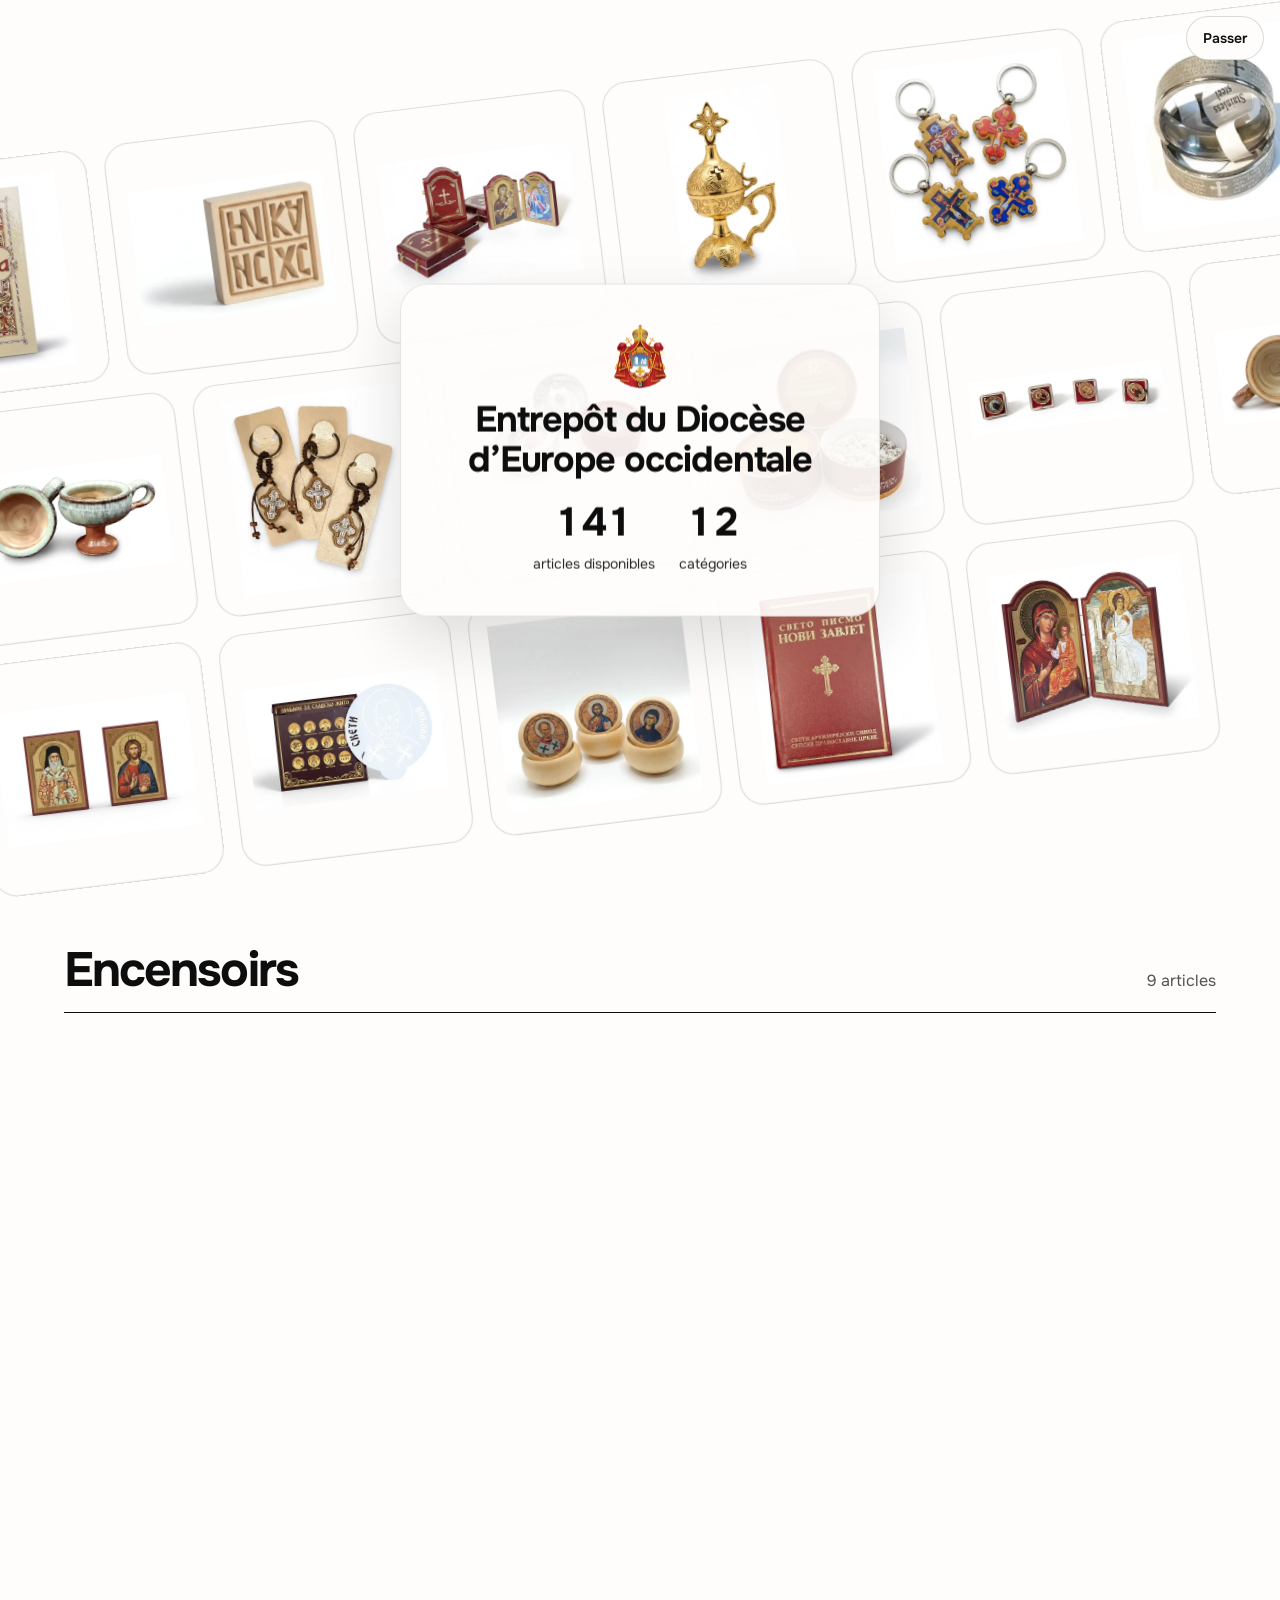
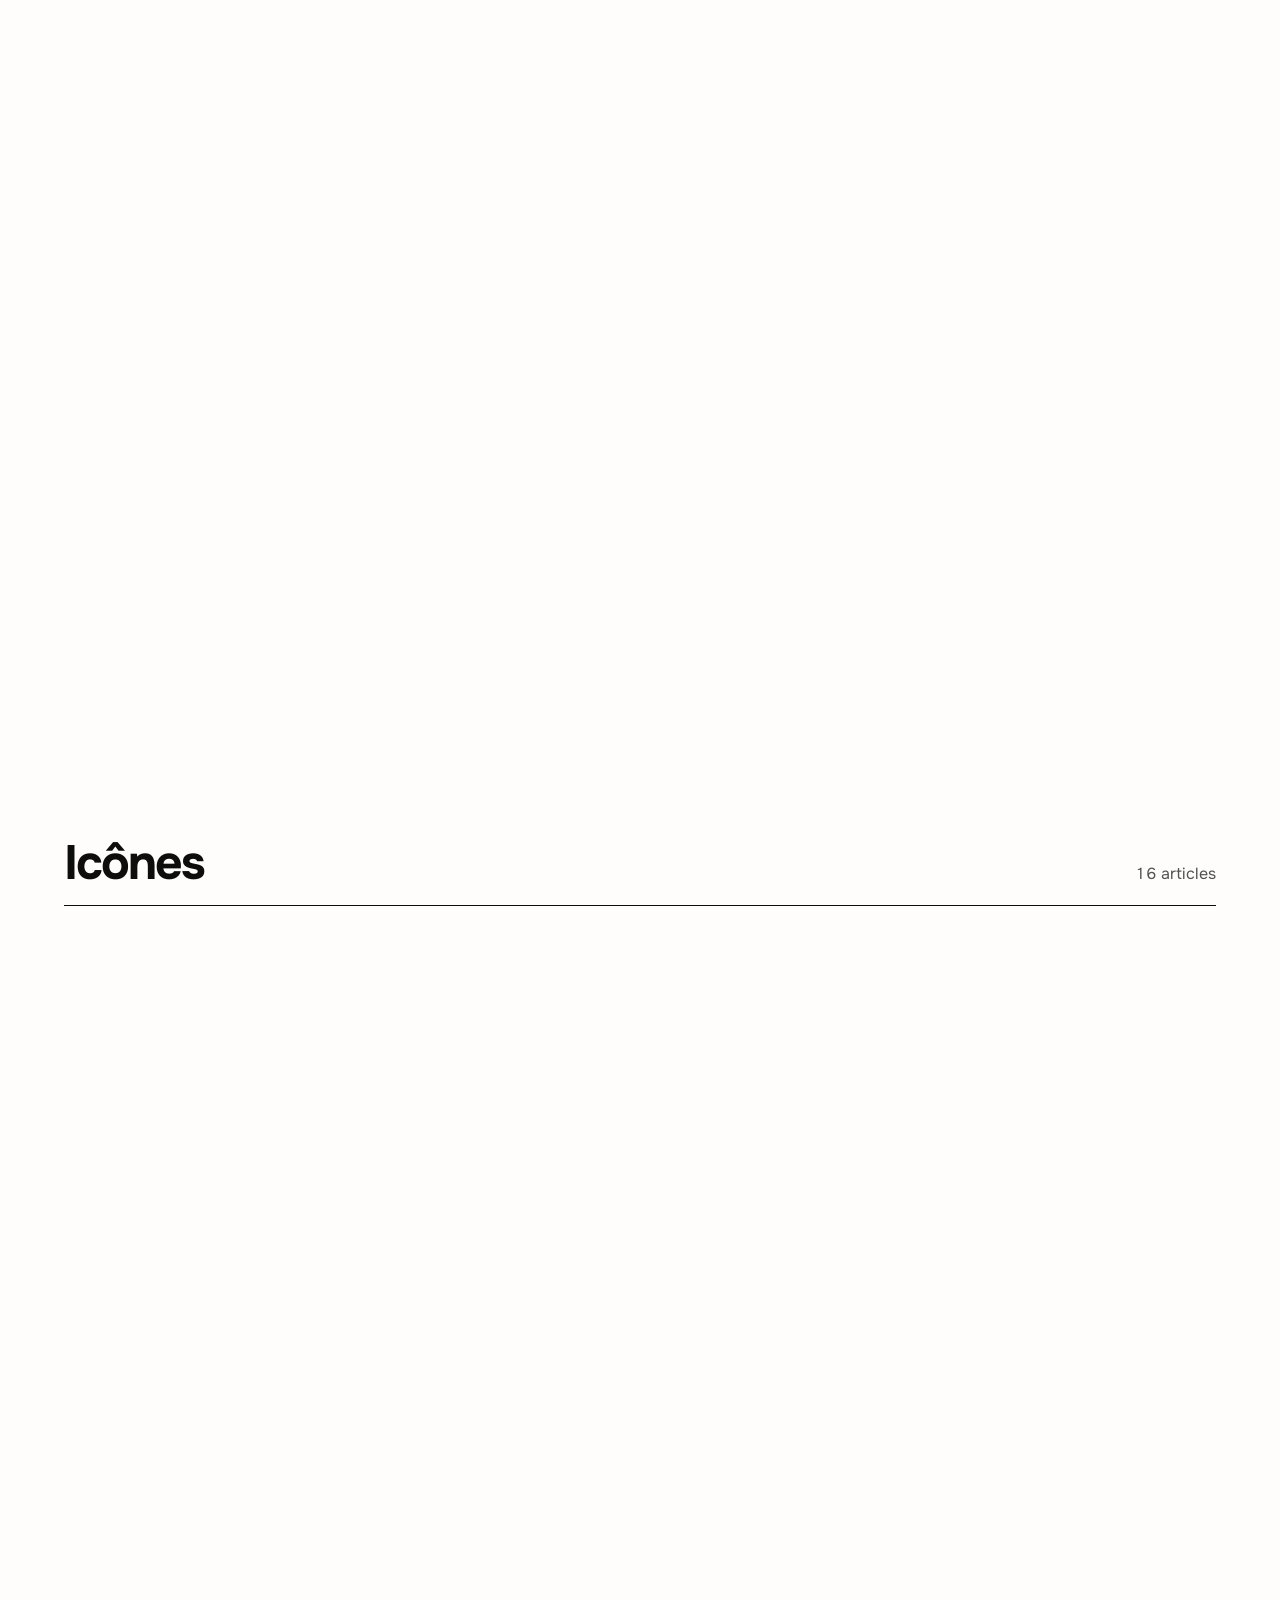
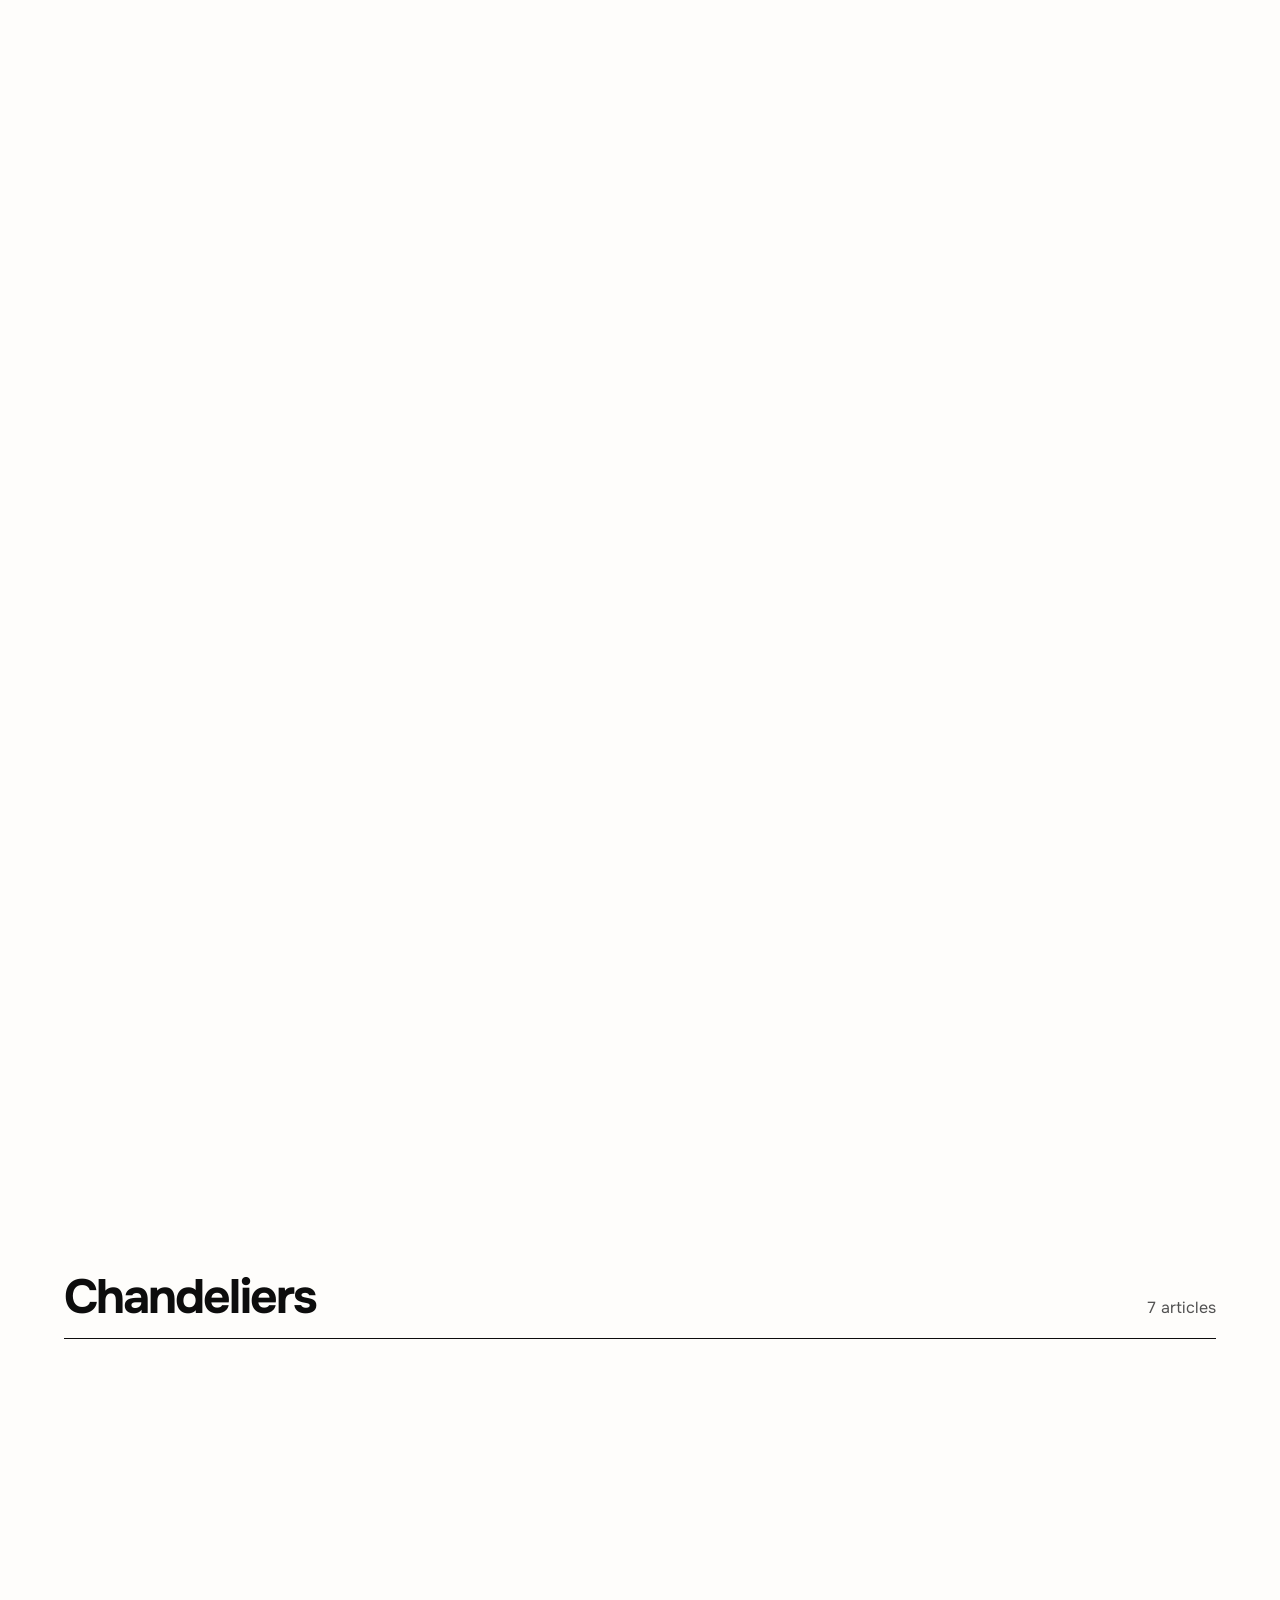
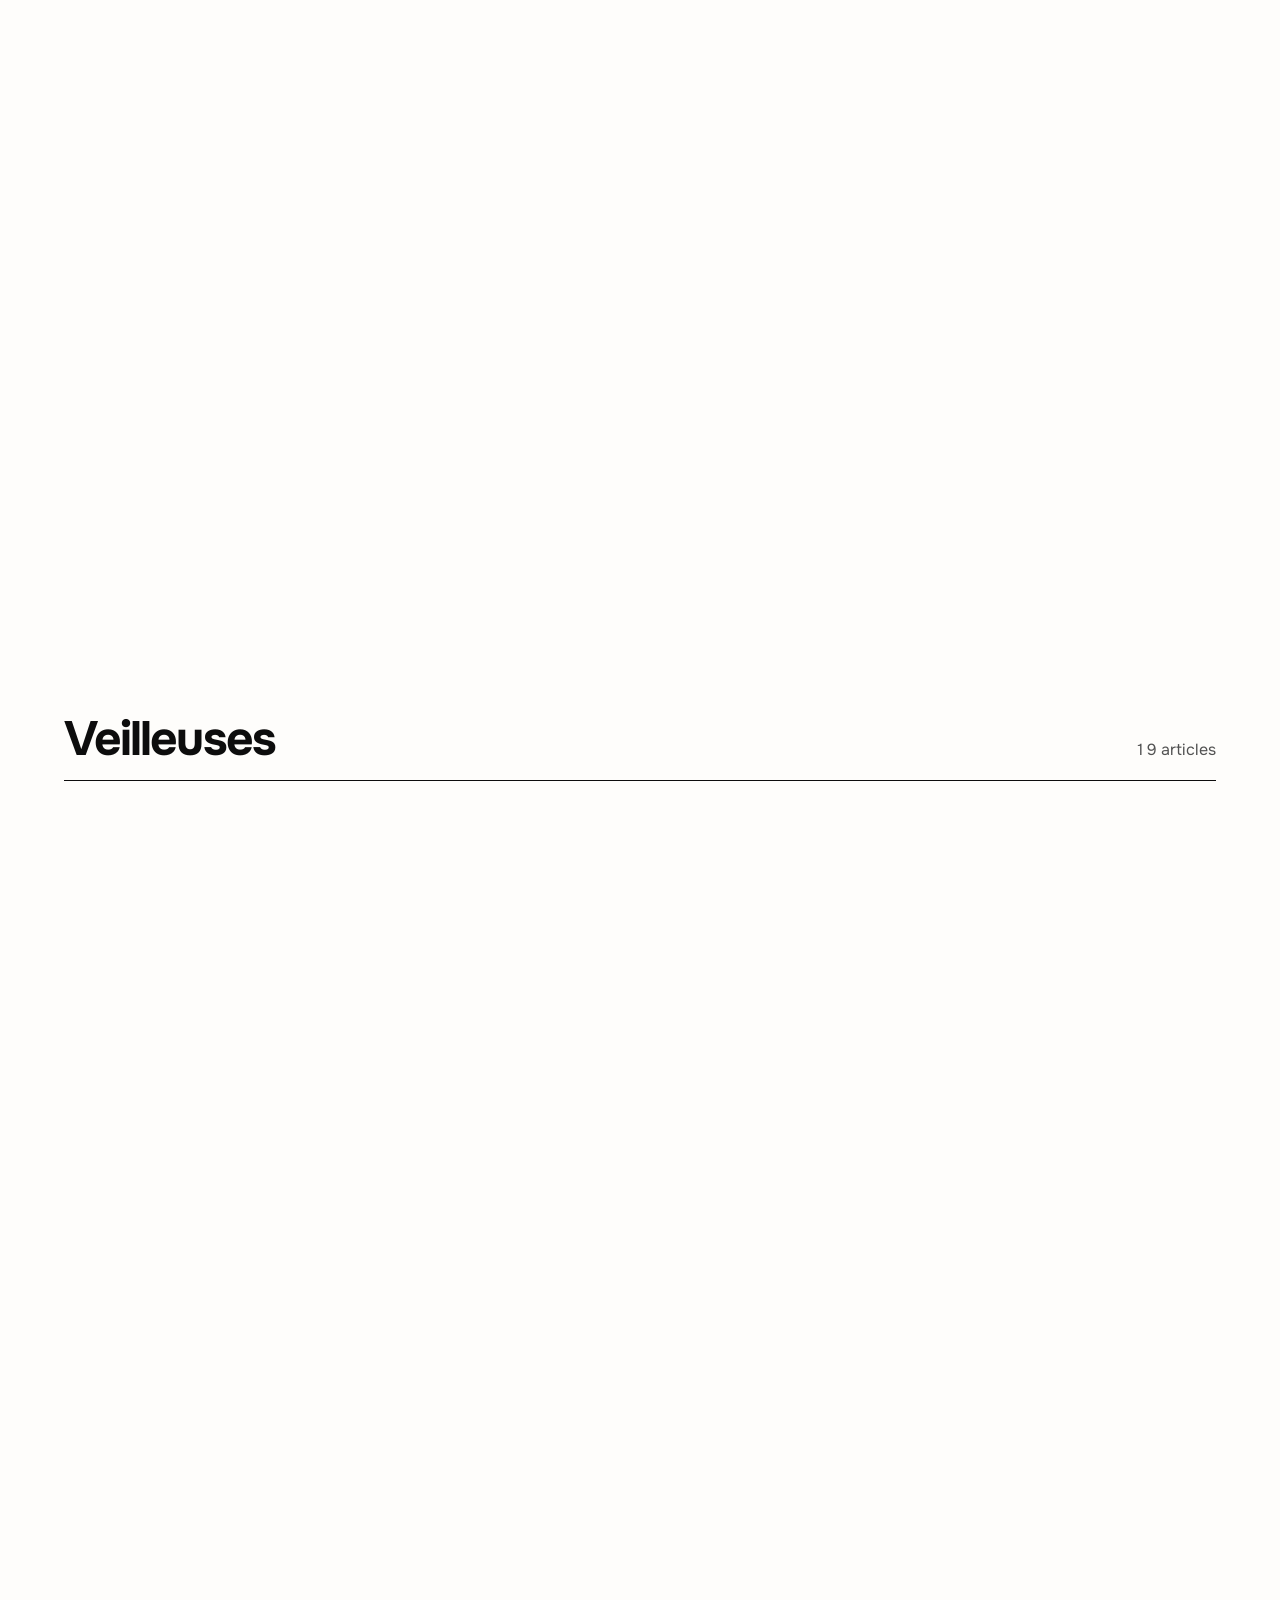
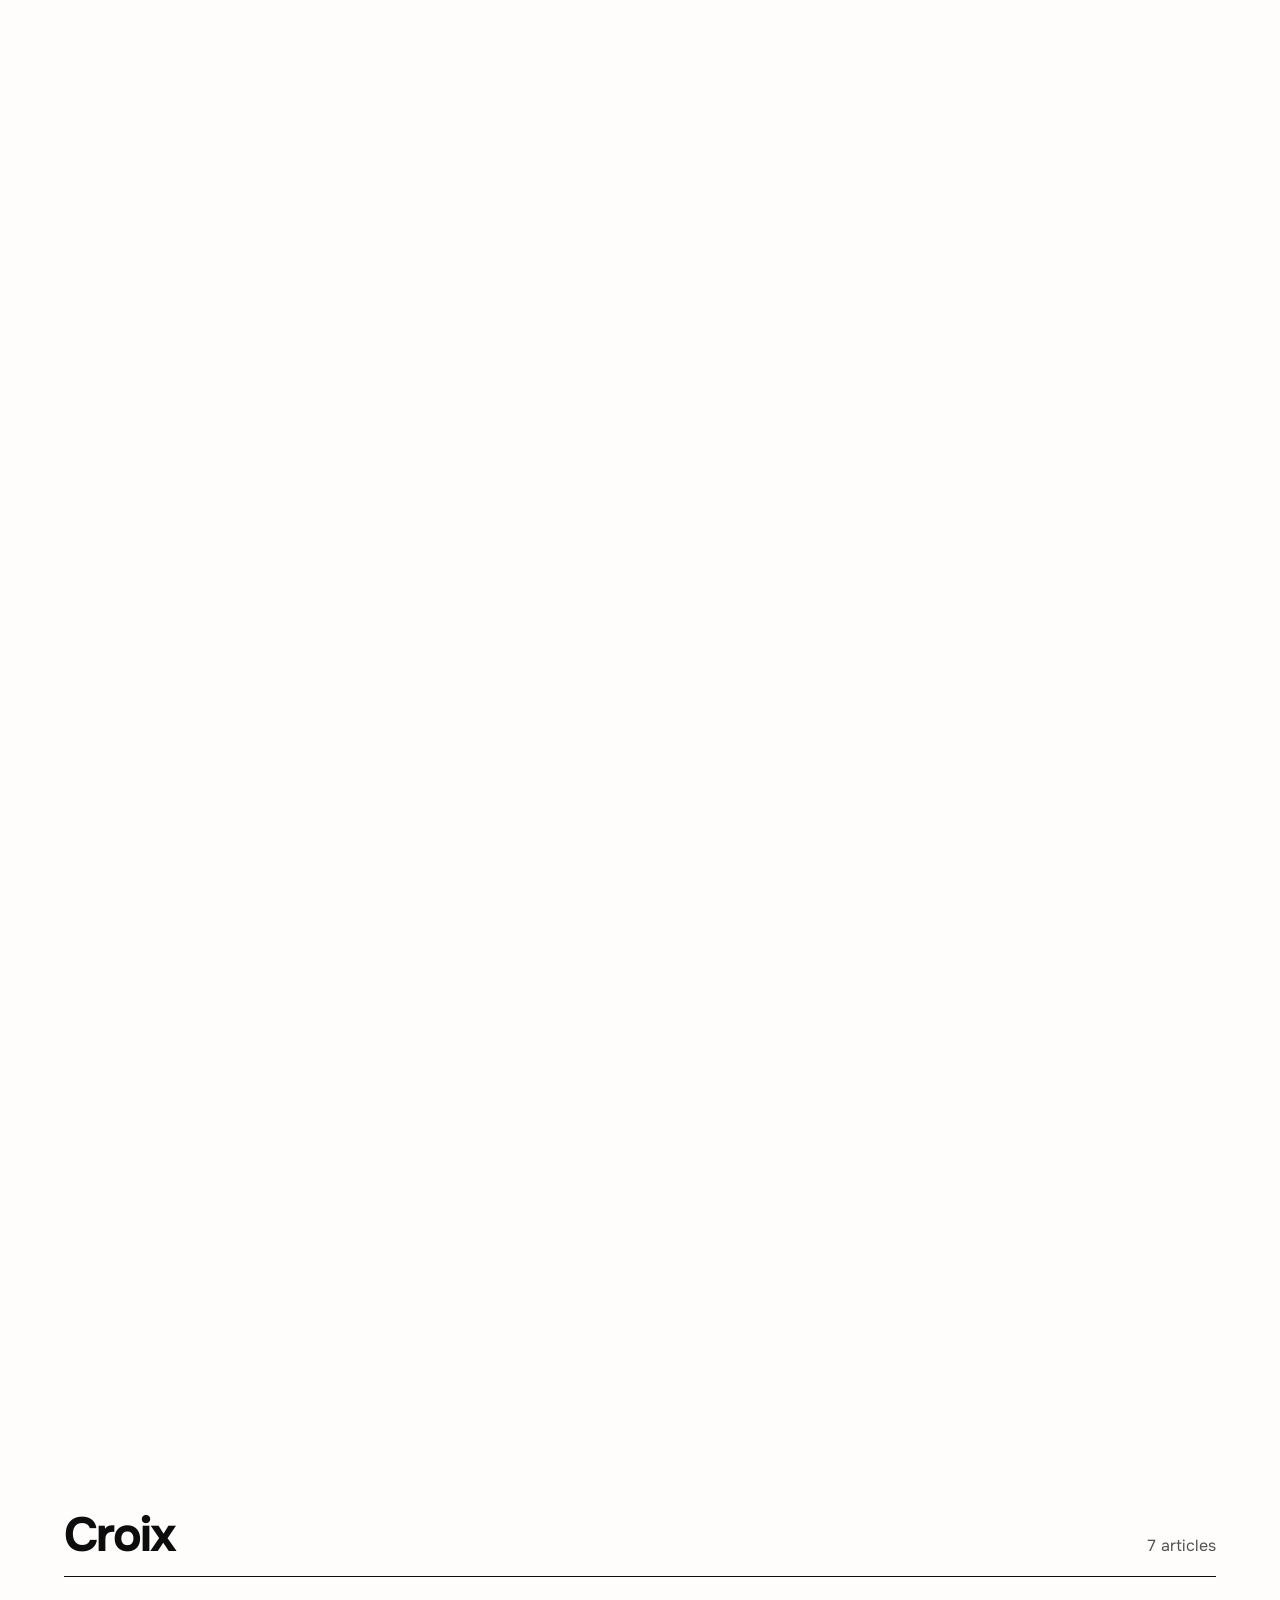
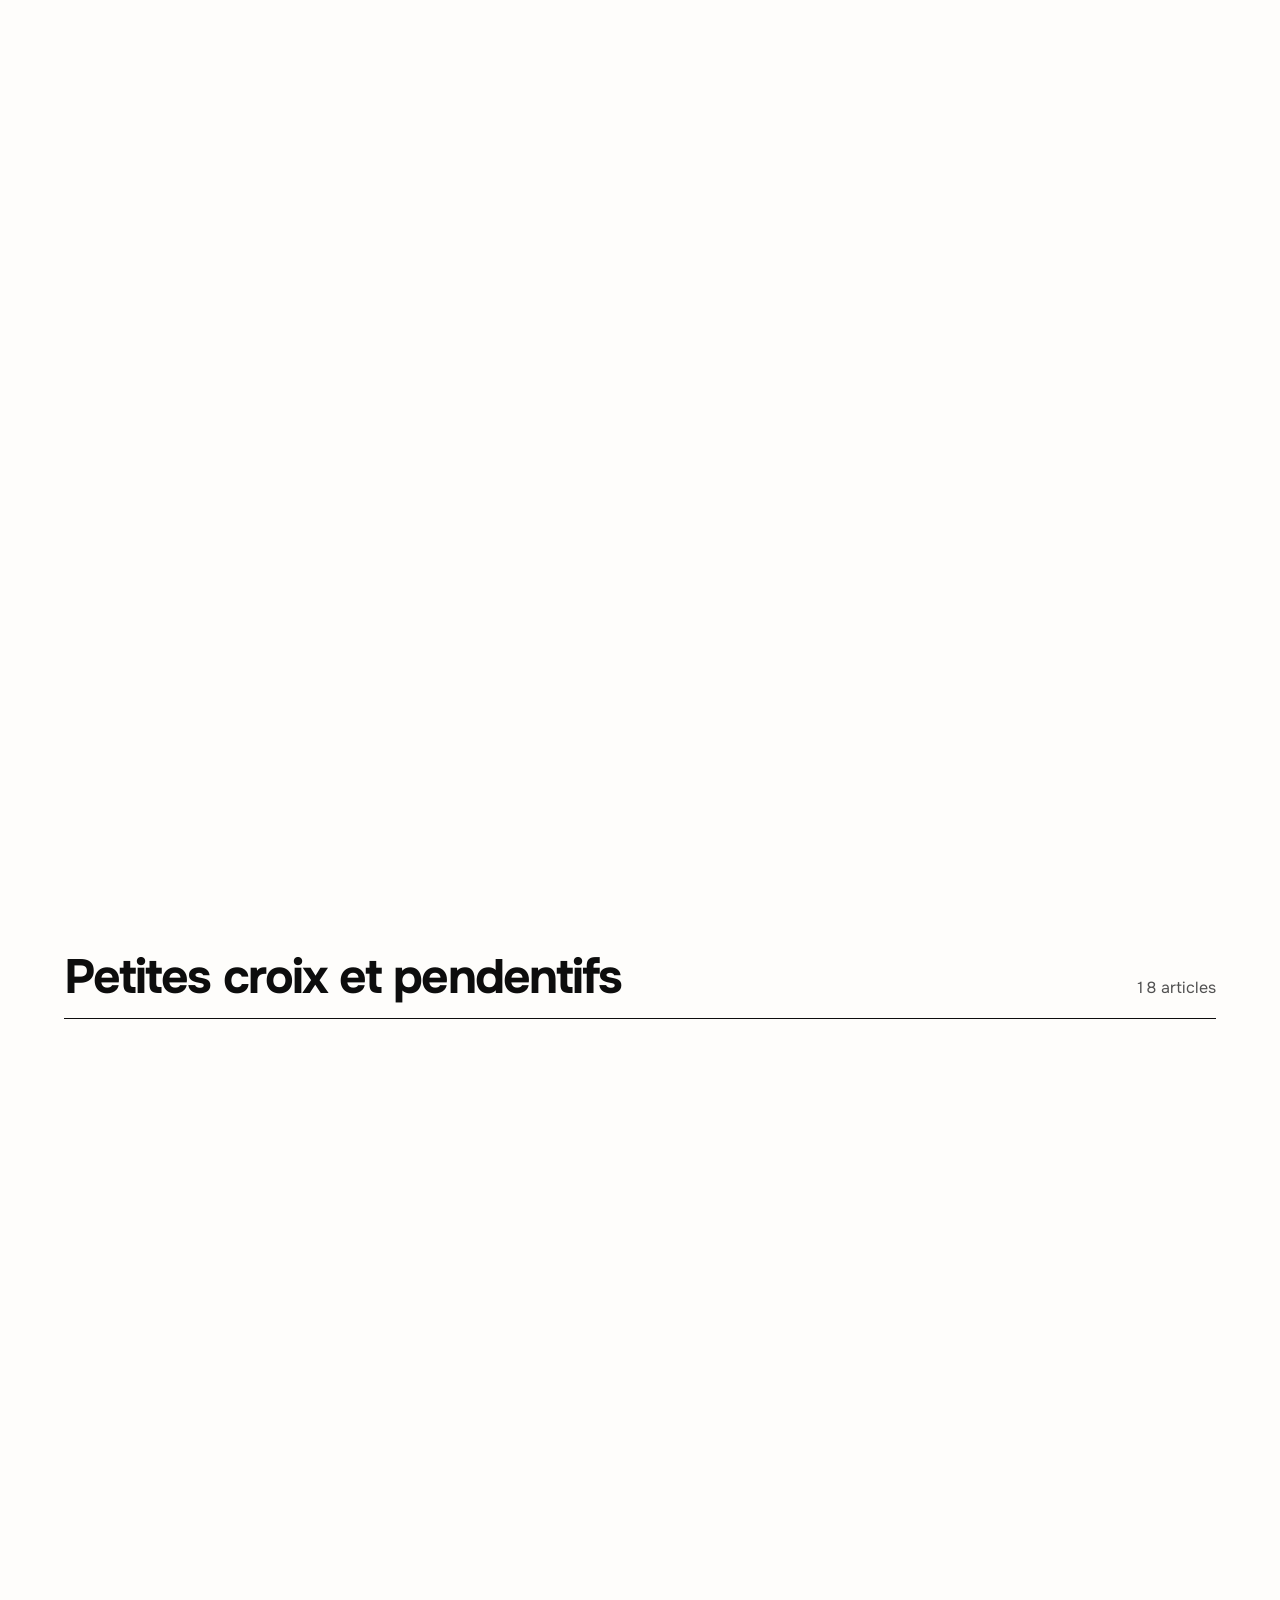
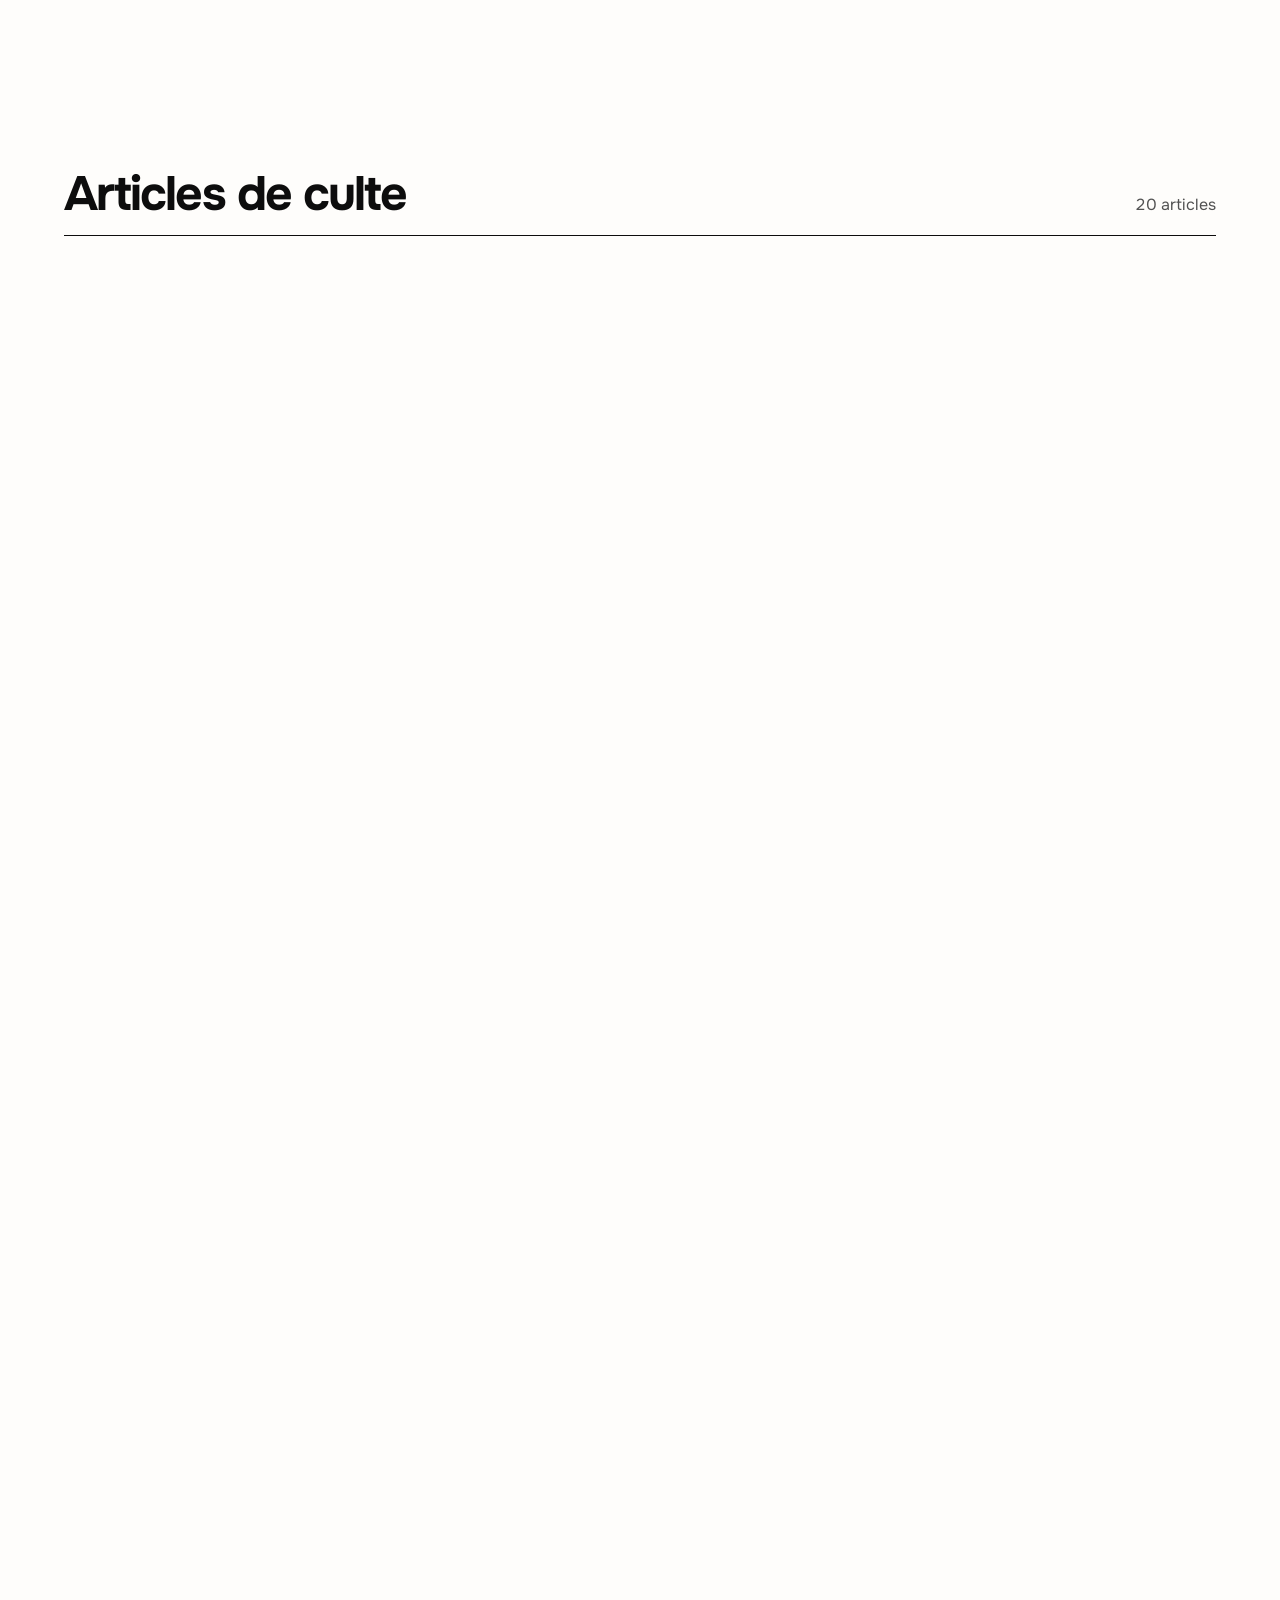
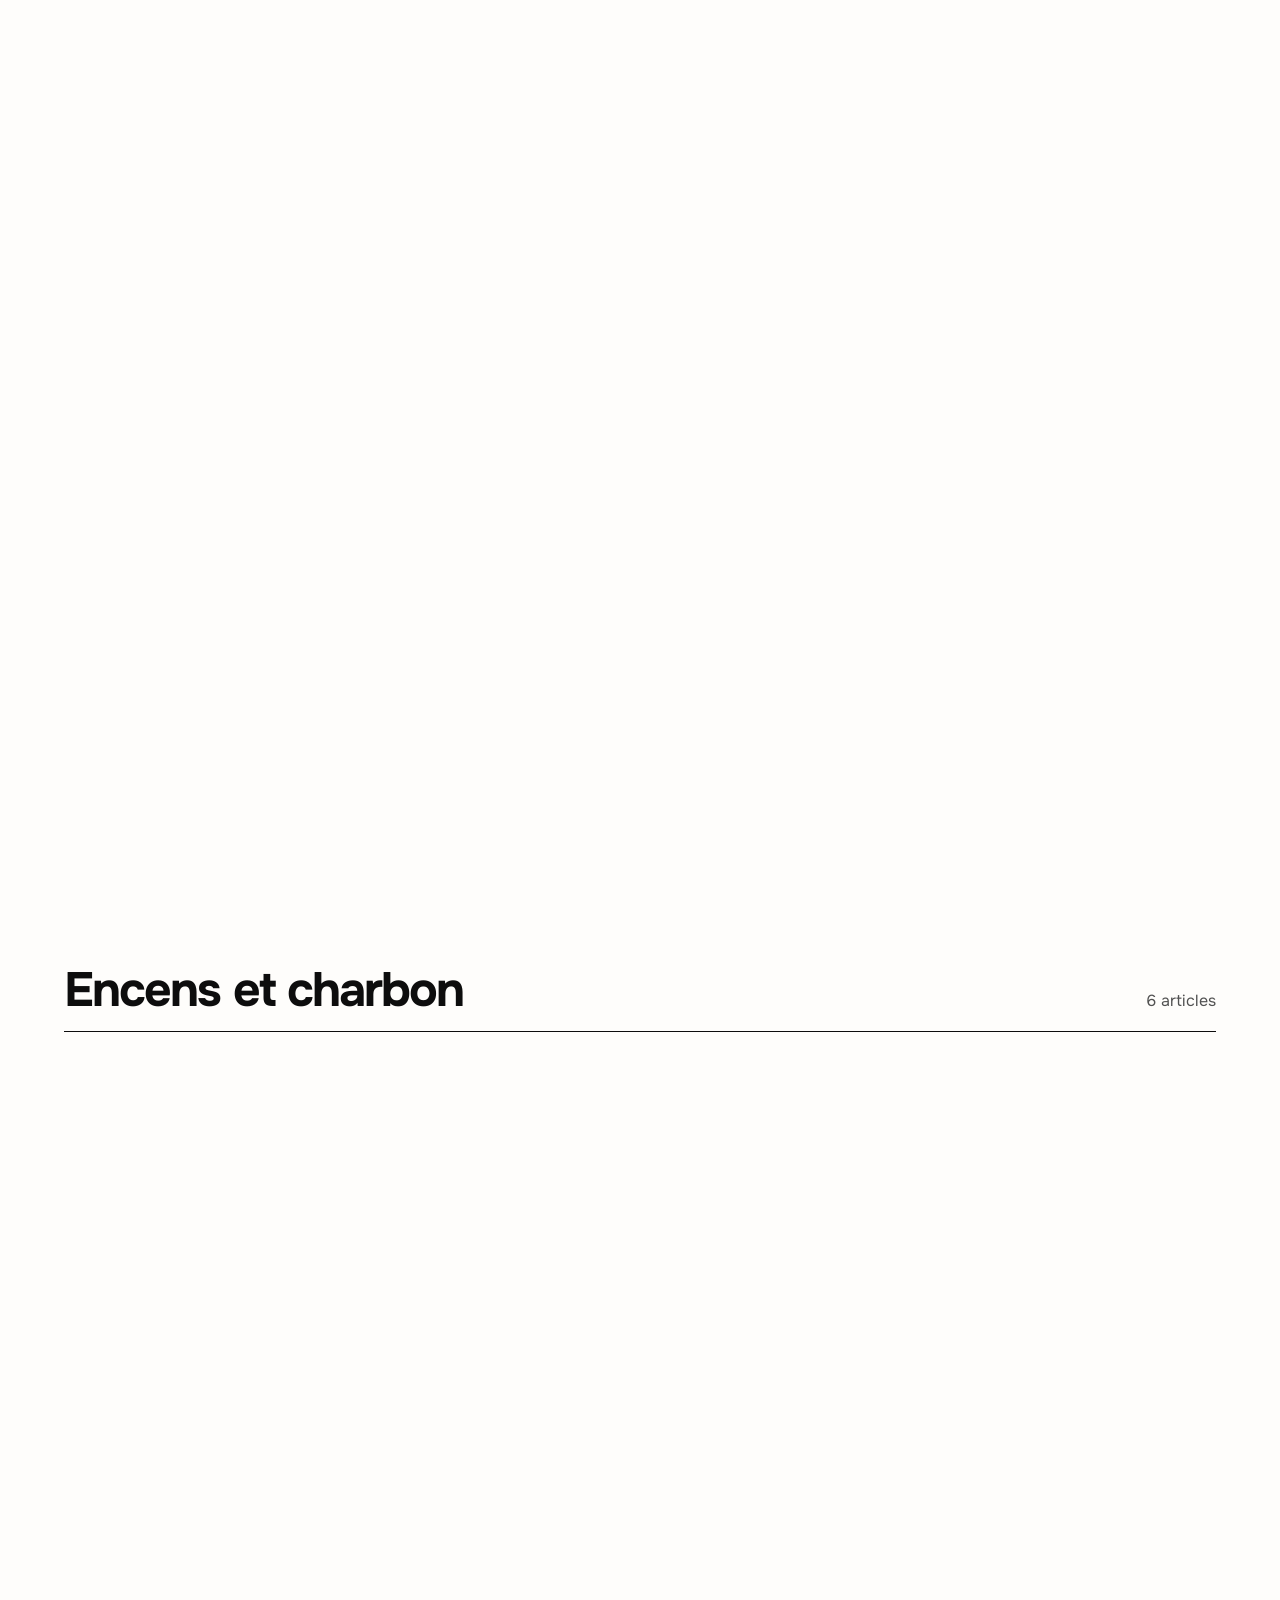
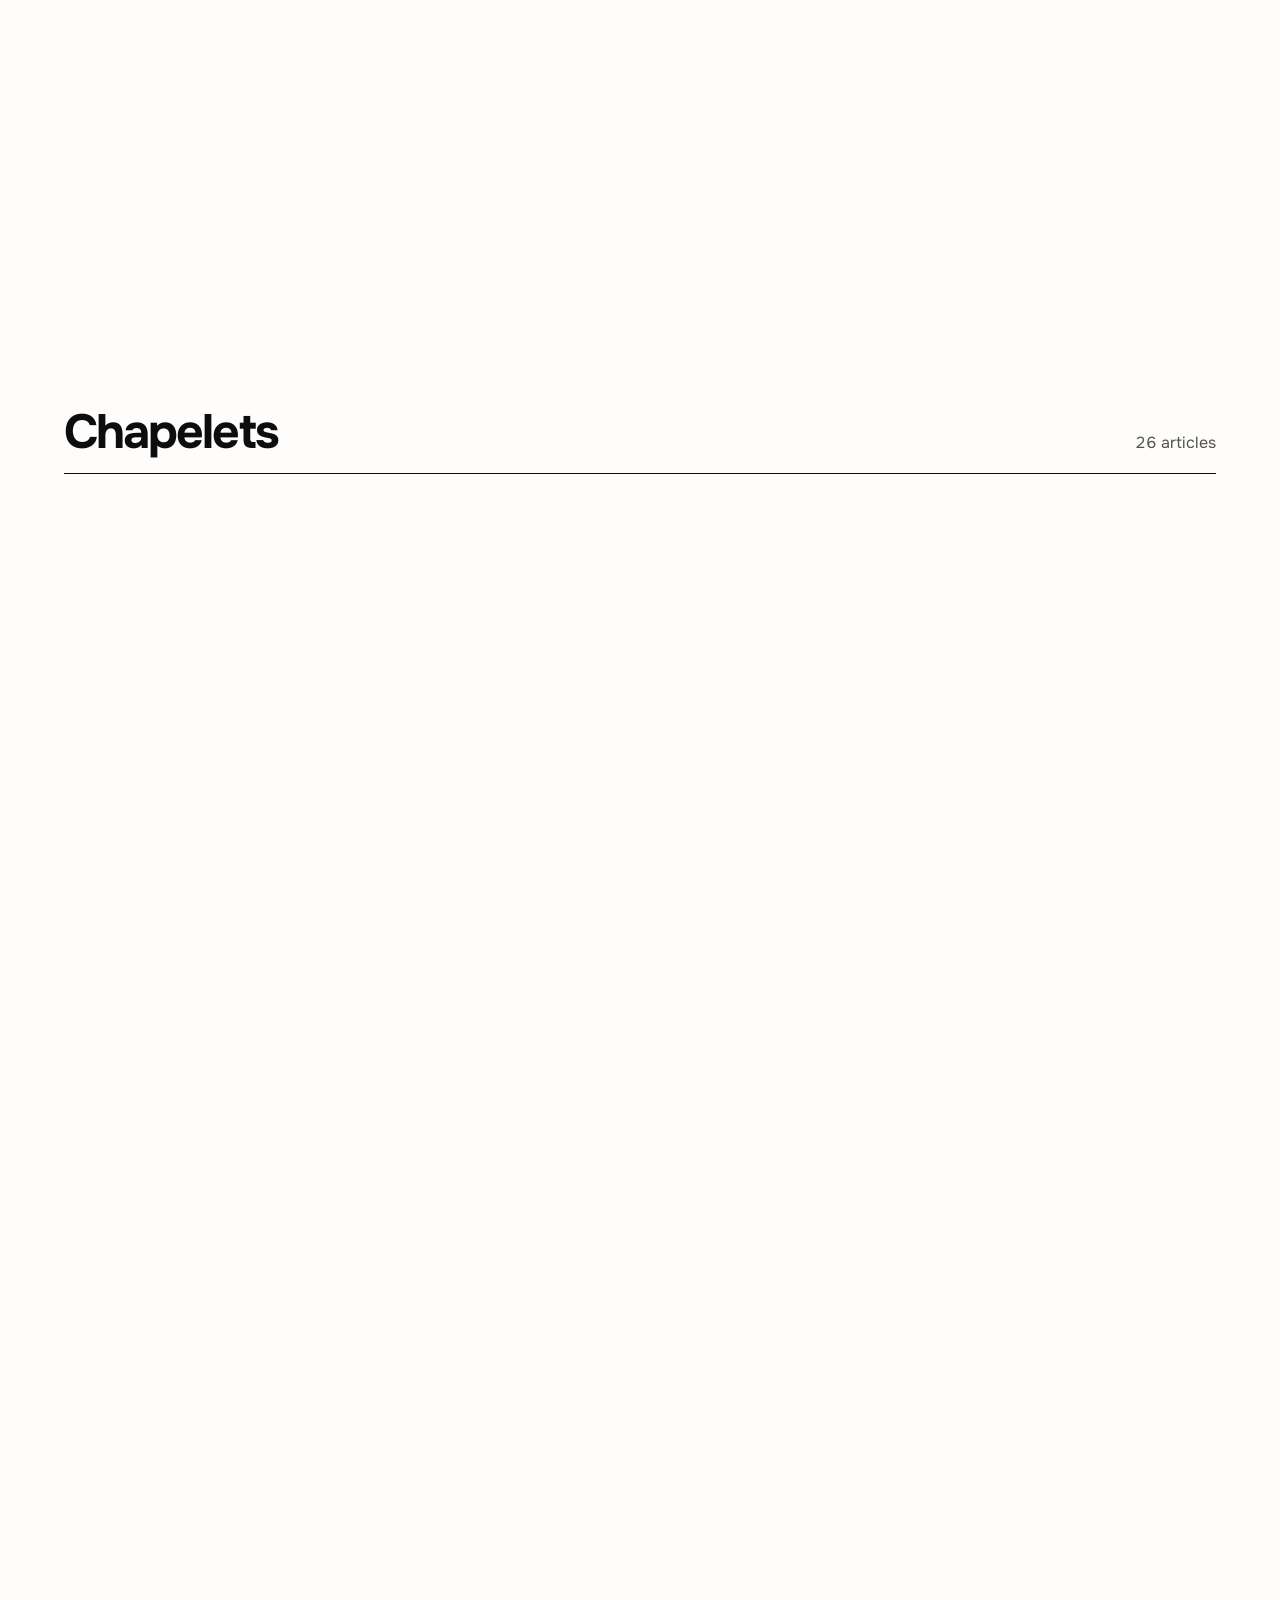
==== commit f4abac00: "PDF cenovnik u poseban tab; korpa u dva koraka: lista + 'Continuer', pa pregled sa podacima i slanje" ====
--- a/docs/index.html
+++ b/docs/index.html
@@ -27,7 +27,7 @@
   <link rel="apple-touch-icon" href="./apple-touch-icon.png">
   <link rel="preload" href="./assets/fonts/onest-latin-400-normal.woff2" as="font" type="font/woff2" crossorigin>
   <link rel="preload" href="./assets/fonts/onest-latin-700-normal.woff2" as="font" type="font/woff2" crossorigin>
-  <link rel="stylesheet" href="./assets/css/site.css?v=f30753114c">
+  <link rel="stylesheet" href="./assets/css/site.css?v=bd12aaa392">
   <link rel="preconnect" href="https://ivzzhtaksdwbhhioilsn.supabase.co" crossorigin>
   <script>document.documentElement.className = 'js';
   // Opening intro: hide the page until app.js takes over, so the catalogue never flashes first.
@@ -1515,7 +1515,7 @@
 
   <button class="fab" type="button" data-open-list hidden aria-label="Ma liste"><svg width="26" height="26" viewBox="0 0 24 24" fill="none" stroke="currentColor" stroke-width="1.8" stroke-linecap="round" stroke-linejoin="round" aria-hidden="true"><path d="M2.5 3.5h2.2l2.5 11.4a1.6 1.6 0 0 0 1.6 1.3h8.5a1.6 1.6 0 0 0 1.6-1.2l1.8-7.5H6"/><circle cx="9.5" cy="20" r="1.4"/><circle cx="17.5" cy="20" r="1.4"/></svg><span class="fab__label" aria-hidden="true">Ma liste</span><span class="fab__n" data-count>0</span></button>
 
-  <script type="application/json" id="catalogue-data">{"lang":"fr","locale":"fr-FR","api":{"url":"https://ivzzhtaksdwbhhioilsn.supabase.co","key":"sb_publishable_rxpulg5CJqz_TpV1brvBCQ_C2ioyLyW"},"langs":{"fr":"./","en":"./en/","sr":"./sr/"},"s":{"introAvail":"articles disponibles","introCats":"catégories","introSkip":"Passer","add":"Ajouter","added":"Dans la liste","noMatch":"Aucun article ne correspond à « {q} ». Essayez un code comme P074, ou un mot plus court.","matches":"{n} pour « {q} »","photoOf":"Photo {i} sur {n}","emptyTitle":"Votre liste est vide.","emptyText":"Ajoutez des articles depuis le catalogue : ils apparaissent ici avec leur prix.","qty":"Quantité","less":"Un de moins","more":"Un de plus","remove":"Retirer","total":"Total indicatif","copy":"Copier la liste","copied":"Liste copiée dans le presse-papiers.","copyFailed":"La copie n’a pas fonctionné. Sélectionnez la liste à la main.","clearList":"Vider la liste","mailHello":"Bonjour,\n\nJe souhaite commander les articles suivants :","kg":"kg","perKg":"/ kg","close":"Fermer","code":"Code","browse":"Voir le catalogue","loginUnknown":"Cette adresse n’est pas sur la liste des membres. Vérifiez-la, ou continuez sans les prix.","loginTooMany":"Trop d’essais. Réessayez dans un quart d’heure.","loginFailed":"La vérification n’a pas abouti. Réessayez dans un instant.","loginInvalid":"Écrivez l’adresse sous la forme nom@exemple.fr.","checking":"Vérification…","showPrices":"Voir les prix","signOut":"Se déconnecter","pricesFor":"Prix pour {who}","guestList":"Les prix sont réservés aux membres. Envoyez votre liste à l’entrepôt : il vous répond par e-mail avec les prix exacts.","formName":"Nom","formParish":"Paroisse","formPhone":"Téléphone","formAddress":"Adresse de livraison","formNote":"Remarque","optional":"facultatif","nameMissing":"Indiquez votre nom pour que l’entrepôt sache qui commande.","sendOrder":"Envoyer la commande","sending":"Envoi…","orderDone":"Commande n° {n} envoyée.","orderDoneMail":"Le PDF part par e-mail chez vous et à l’entrepôt.","orderDoneNoMail":"L’entrepôt l’a reçue. Téléchargez le PDF pour vos archives.","downloadPdf":"Télécharger le PDF","orderFailed":"La commande n’est pas partie. Réessayez dans un instant : votre liste est conservée.","orderUnknown":"Un article de la liste n’existe plus au catalogue. Rechargez la page, puis renvoyez la commande.","orderUnavailable":"Un article de la liste vient d’être épuisé ({codes}). Retirez-le, puis renvoyez la commande.","done":"Terminé","outOfStock":"Épuisé","related":"Dans la même catégorie","inStock":"En stock","optAvail":"{n} options disponibles","backToCatalogue":"Retour au catalogue","addLabel":"Ajouter à la liste : {name}","acLink":"Mon profil","list":"Ma liste","cartLabel":"Ma liste, {n}","askPrices":"Demander les prix","gatePriest":"Vous êtes prêtre du Diocèse d’Europe occidentale ?","gateLead":"Entrez votre e-mail : les prix s’affichent aussitôt.","gateUnknown":"Cette adresse n’est pas sur la liste du Diocèse. Vérifiez-la, ou demandez les prix ci-dessous.","gateOther":"Vous n’êtes pas prêtre du Diocèse ?","gateOtherLead":"Demandez les prix : l’entrepôt vous répond par e-mail avec les prix exacts.","emailPlaceholder":"nom@exemple.fr","inqSend":"Envoyer la demande","inqDone":"Demande envoyée.","inqDoneText":"Nous avons transmis votre demande à l’entrepôt. Il vous répondra par e-mail avec les prix exacts.","inqFailed":"La demande n’est pas partie. Réessayez dans un instant.","inqTooMany":"Trop de demandes depuis cette connexion. Réessayez plus tard.","emailMissing":"Indiquez votre e-mail pour recevoir les prix.","emailLabel":"Votre e-mail","quoteTitle":"Devis n° {n}","quoteLead":"Prix valables 30 jours. Vérifiez vos coordonnées et commandez.","quoteOrder":"Commander selon ce devis","quoteGone":"Ce devis n’est plus valable ou a déjà été commandé. Écrivez à l’entrepôt pour un nouveau devis.","quoteFor":"Pour","cancel":"Annuler","pdfBtn":"Télécharger le PDF","pdfChooseTitle":"Quel PDF souhaitez-vous ?","pdfChooseLead":"Voulez-vous le PDF sans les prix, pour y inscrire les prix de votre paroisse ?","pdfBlank":"Sans prix (à compléter)","pdfWithPrices":"Avec nos prix","pdfWorking":"Préparation…","pdfNone":"Le PDF n’est pas encore disponible.","pdfFailed":"Le téléchargement a échoué.","choose":"Voir les options","chooseLabel":"Choisir : {name}","optCount":"{n} au choix","optsHead":"Choisissez : {n} au choix","optsFind":"Chercher dans la liste","optsFindPh":"Nicolas, Sava, Trinité…","optsNone":"Rien de tel dans la liste.","orderChoose":"Choisissez d’abord une option pour : {codes}.","candlesLead":"Vendues au kilo, en neuf formats, et pour dikiri et trikiri.","candlesCaption":"Le format donne le nombre de bougies au kilo : 10/1, dix bougies pour un kilo.","thFormat":"Format","thSize":"Hauteur × largeur","thDetail":"Détail","thPrice":"Prix au kilo","thPriceUnit":"Prix","thList":"Liste"},"mailFields":["Nom :","Paroisse :","Adresse :","Téléphone :"],"addLabel":"Ajouter à la liste : {name}","items":{"one":"article","other":"articles"},"sizes":{"one":"format","other":"formats"},"cats":{"encensoirs":"Encensoirs","icones":"Icônes","chandeliers":"Chandeliers","veilleuses":"Veilleuses","croix":"Croix","pendentifs":"Petites croix et pendentifs","culte":"Articles de culte","encens":"Encens et charbon","chapelets":"Chapelets","enfants":"Coin enfants","livres":"Livres","bougies":"Bougies en cire"},"p":{"P011":{"n":"Encensoir","c":"encensoirs","ph":[["p011-1",763,327]]},"P014":{"n":"Encensoir","c":"encensoirs","ph":[["p014-1",504,369],["p014-2",573,381]]},"P013":{"n":"Encensoir","c":"encensoirs","ph":[["p013-1",864,1043]]},"P012":{"n":"Encensoir","c":"encensoirs","ph":[["p012-1",404,364]]},"A006":{"n":"Encensoir","c":"encensoirs","ph":[["a006-1",663,319]]},"H007":{"n":"Petit encensoir","c":"encensoirs","ph":[["h007-1",846,477]]},"H006":{"n":"Grand encensoir","c":"encensoirs","ph":[["h006-1",924,443]]},"H004":{"n":"Encensoir en métal, grand","c":"encensoirs","ph":[["h004-1",468,812],["h004-2",392,574],["h004-3",492,826]]},"H005":{"n":"Encensoir en métal, petit","c":"encensoirs","ph":[["h005-1",362,566],["h005-2",864,1184],["h005-3",638,592]]},"P064":{"n":"Icône montée A4","c":"icones","ph":[["p064-1",662,849]],"o":[[47,"Saint Alexandre Nevski","P0656"],[48,"Saint Alypius le Stylite","P0647",1],[49,"Saint André, apôtre","P064/8"],[52,"Annonciation","P064/16",1],[56,"Ascension","P064/19"],[50,"Saint Athanase le Grand","P064/14"],[73,"Baptême du Christ","P064/38"],[58,"Saint Basile d’Ostrog","P064/21"],[57,"Saint Basile le Grand","P064/20"],[62,"Le Christ","P064/26",1],[70,"Saints Côme et Damien","P064/25"],[71,"Saints Constantin et Hélène","P064/35"],[87,"Crucifixion","P064/49"],[69,"Saint Cyriaque","P064/32"],[68,"Saints Cyrille et Méthode","P064/33"],[106,"Décollation de saint Jean-Baptiste","P064/65"],[63,"Saint Démétrius","P064/27"],[107,"Dormition de la Mère de Dieu","P064/66",1],[67,"Saint Élie, prophète","P064/31"],[55,"Entrée de la Mère de Dieu au Temple","P064/18",1],[108,"Entrée du Christ à Jérusalem","P064/67"],[100,"Saint Étienne de Dečani","P064/60"],[101,"Saint Étienne de Dečani","P064/61"],[99,"Saint Étienne, archidiacre","P064/13",1],[72,"Exaltation de la Croix (Krstovdan)","P064/37"],[61,"Archange Gabriel","P064/11"],[109,"Saint Georges","P064",1],[110,"Saint Georges (Đurđic)","P0641",1],[66,"Saint Ignace le Théophore","P064/30"],[113,"Saint Jean Chrysostome","P064/28"],[115,"Saint Jean le Miséricordieux","P0644",1],[112,"Saint Jean le Théologien","P0643",1],[114,"Saint Jean-Baptiste","P064/36"],[111,"Saints Joachim et Anne","P0642"],[116,"Saint Justin de Ćelije","P0645",1],[51,"L’Ange blanc","P064/15"],[75,"Saint Luc, apôtre","P064/9"],[76,"Saint Marc, apôtre","P064/10"],[53,"Mère de Dieu","P064/7",1],[77,"Archange Michel","P064/12",1],[88,"Nativité de la Mère de Dieu","P064/51",1],[89,"Nativité de saint Jean-Baptiste","P064/50"],[54,"Nativité du Christ","P064/17"],[78,"Saint Nectaire d’Égine","P064/39",1],[79,"Saint Nicolas de Žiča","P064/40"],[80,"Saint Pantéléimon","P064/41"],[82,"Sainte Parascève, âgée","P064/45",1],[81,"Sainte Parascève, jeune","P064/43",1],[65,"Saints Pierre et Paul","P064/42"],[98,"Présentation du Seigneur au Temple","P064/59"],[74,"Saint prince Lazare","P064/34"],[86,"Saint Procope","P064/48"],[83,"Protection de la Mère de Dieu","P064/44"],[59,"Résurrection de Lazare","P064/22"],[60,"Résurrection du Christ","P064/23"],[91,"Saint Sabbas le Sanctifié","P064/52"],[90,"Saint Sava","P064/53"],[92,"Saints Serge et Bacchus","P064/24"],[94,"Saint Siméon le Myroblyte","P064/55"],[95,"Saint Siméon le Stylite","P064/56"],[93,"Saint Siméon le Théodoque","P064/54"],[96,"Saint Sisoès le Grand","P064/57"],[97,"Saint Spyridon","P064/58",1],[102,"Saint Thomas, apôtre","P064/11"],[85,"Transfiguration","P064/47"],[84,"Translation des reliques de saint Nicolas","P064/46"],[105,"Sainte Trinité","P064/64"],[103,"Les Trois Saints Hiérarques","P064/62"],[104,"Saint Tryphon","P064/63"],[64,"Saints Zosime et Jacques","P064/29",1]]},"P074":{"n":"Icône Nika, moyenne","c":"icones","ph":[["p074-1",712,1019],["p074-2",864,589]],"o":[[172,"Saint Basile d’Ostrog","P074/7"],[174,"Le Christ","P074/9"],[175,"Saint Démétrius","P074/10"],[184,"Saint Étienne","P074/17"],[187,"Saint Georges","P06521"],[181,"Les grandes fêtes","P074/14"],[188,"Saint Jean","P074/1"],[168,"L’Ange blanc","P074/3",1],[169,"Mère de Dieu","P074/6",1],[177,"Archange Michel","P074/2"],[171,"Nativité du Christ","P074/5",1],[179,"Saint Nicolas","P074/12"],[180,"Sainte Parascève (Petka)","P074/13"],[173,"Résurrection du Christ","P074/8",1],[182,"Saint Sava","P074/15",1],[178,"La Serbie céleste","P074/11",1],[183,"Saint Spyridon","P074/16",1],[170,"Théophanie","P074/4"],[186,"Sainte Trinité","P074/19",1],[185,"Saint Tryphon","P074/18",1],[176,"Sainte Xénia","P074/10",1]]},"P128":{"n":"Icône Nika, très petite","c":"icones","ph":[["p074-2",864,589]]},"P127":{"n":"Icône Nika, très grande","c":"icones","ph":[["p074-2",864,589]],"o":[[191,"Le Christ","P127/6"],[196,"Saint Georges","P127/3"],[197,"Saint Jean","P127/4"],[189,"L’Ange blanc","P127/2"],[190,"Mère de Dieu","P127/5"],[192,"Archange Michel","P127/1"],[194,"Saint Nicolas","P127/8"],[195,"Sainte Parascève (Petka)","P127/8"],[193,"La Serbie céleste","P127/7"]]},"A007":{"n":"Icône encadrée sous verre A4","c":"icones","ph":[["a007-1",763,945]],"o":[[1,"Saint Alexandre Nevski","A007/4"],[2,"Saint Alypius le Stylite","A007/5"],[3,"Saint André, apôtre","A007/6"],[4,"Saint Athanase le Grand","A007/14"],[10,"Saint Basile d’Ostrog","A007/18"],[9,"Saint Basile le Grand","A007/17"],[12,"Le Christ","A007/20"],[19,"Saints Côme et Damien","A007/19"],[18,"Saint Cyriaque","A007/26"],[17,"Saints Cyrille et Méthode","A007/27"],[44,"Décollation de saint Jean-Baptiste","A007/48"],[13,"Saint Démétrius","A007/21",1],[16,"Saint Élie, prophète","A007/25"],[39,"Saint Étienne de Dečani","A007/44"],[38,"Saint Étienne, archidiacre","A007/13"],[11,"Archange Gabriel","A007/11"],[15,"Saint Ignace le Théophore","A007/23"],[46,"Saint Jean-Baptiste","A007/3",1],[45,"Saint Jean, apôtre","A007/7"],[5,"L’Ange blanc","A007/15",1],[21,"Saint Luc, apôtre","A007/8"],[22,"Saint Marc, apôtre","A007/9"],[6,"Mère de Dieu","A007/16"],[7,"Mère de Dieu","A007/2"],[8,"Mère de Dieu « aux trois mains »","A007/47",1],[23,"Archange Michel","A007/12"],[24,"Saint Nectaire d’Égine","A007/28"],[25,"Saint Nicolas","A007/29"],[26,"Saint Nicolas Velimirović","A007/30"],[27,"Saint Pantéléimon","A007/31"],[28,"Sainte Parascève (Petka)","A007/32"],[29,"Saint Procope","A007/33",1],[30,"Saint Sabbas le Sanctifié","A007/34"],[31,"Saint Sava de Serbie","A007/35"],[32,"Saint Séraphin de Sarov","A007/37"],[34,"Saint Siméon le Myroblyte","A007/40"],[35,"Saint Siméon le Stylite","A007/41",1],[33,"Saint Siméon le Théodoque","A007/39"],[36,"Saint Sisoès le Grand","A007/36"],[37,"Saint Spyridon","A007/43",1],[40,"Saint Thomas, apôtre","A007/10"],[43,"Sainte Trinité","A007/49"],[41,"Les Trois Saints Hiérarques","A007/45"],[42,"Saint Tryphon","A007/46"],[20,"Saint tsar Lazare","A007/50"],[14,"Saints Zosime et Jacques","A007/22"]]},"P063":{"n":"Bénédiction de la maison","c":"icones","ph":[["p063-1",548,732]]},"P137":{"n":"Icône Nika encadrée","c":"icones","ph":[["p137-1",733,887]],"note":"Inscription personnalisable sur l’icône."},"P069":{"n":"Diptyque A4","c":"icones","ph":[["p069-1",830,704]]},"P073":{"n":"Diptyque carte postale","c":"icones","ph":[["p073-1",382,299]]},"P070":{"n":"Petite plaquette","c":"icones","ph":[["p070-1",442,209]]},"P072":{"n":"Petit triptyque","c":"icones","ph":[["p072-1",854,418]]},"P071":{"n":"Petit diptyque","c":"icones","ph":[["p071-1",941,623]]},"P066":{"n":"Petite icône montée","c":"icones","ph":[["p066-1",711,489]],"o":[[117,"Saint Alypius le Stylite","P066/4"],[118,"Saint André, apôtre","P066/6"],[120,"Annonciation","P066/13"],[124,"Ascension","P066/17"],[137,"Baptême du Christ","P066/26"],[126,"Saint Basile d’Ostrog","P066/19",1],[125,"Saint Basile le Grand","P066/18"],[130,"Le Christ","P066/22",1],[136,"Saints Côme et Damien","P066/23"],[147,"Crucifixion","P066/33"],[135,"Saints Cyrille et Méthode","P066/26"],[131,"Saint Démétrius","P066/24"],[161,"Dormition de la Mère de Dieu","P066/47",1],[134,"Saint Élie, prophète","P066/35"],[123,"Entrée de la Mère de Dieu au Temple","P066/15",1],[162,"Entrée du Christ à Jérusalem","P066/49"],[157,"Saint Étienne de Dečani","P066/44"],[156,"Saint Étienne, archidiacre","P066/11"],[129,"Exaltation de la Croix","P066/21"],[163,"Saint Georges","P066/34"],[164,"Saint Georges (Đurđic)","P066/1",1],[166,"Saint Jean-Baptiste","P066/2"],[165,"Saint Jean, apôtre","P066/5"],[167,"Saint Justin de Ćelije","P066/3"],[119,"L’Ange blanc","P066/12"],[139,"Saint Luc, apôtre","P066/7"],[141,"Saint Marc, apôtre","P066/8"],[121,"Mère de Dieu","P066/14"],[142,"Archange Michel","P066/10",1],[140,"Nativité de la Mère de Dieu","P066/27"],[148,"Nativité de saint Jean-Baptiste","P066/32"],[122,"Nativité du Christ","P066/16"],[143,"Saint Nectaire d’Égine","P066/29"],[144,"Saint Nicolas","P066/36"],[145,"Saint Nicolas de Žiča","P066/28"],[133,"Saints Pierre et Paul","P066/30",1],[155,"Présentation du Seigneur au Temple","P066/43"],[146,"Saint Procope","P066/31"],[127,"Résurrection de Lazare","P066/20"],[128,"Résurrection du Christ","P066/19"],[149,"Saint Sava","P066/37"],[150,"Saints Serge et Bacchus","P066/39"],[152,"Saint Siméon le Myroblyte","P066/41"],[153,"Saint Siméon le Stylite","P066/42"],[151,"Saint Siméon le Théodoque","P066/40"],[154,"Saint Sisoès le Grand","P066/38"],[158,"Saint Thomas, apôtre","P066/9"],[160,"Sainte Trinité","P066/46"],[159,"Saint Tryphon","P066/45"],[138,"Saint tsar Lazare","P066/48"],[132,"Saints Zosime et Jacques","P066/25"]]},"P067":{"n":"Petites icônes en PVC","c":"icones","ph":[["p067-1",967,469]]},"P147":{"n":"Icône ronde","c":"icones","ph":[["p147-1",768,649]]},"H008":{"n":"Petite icône","c":"icones","ph":[["h008-1",771,501]]},"P010":{"n":"Grand chandelier","c":"chandeliers","ph":[["p010-1",337,693]]},"A001":{"n":"Chandelier nickelé","c":"chandeliers","ph":[["a001-1",471,789]]},"A009":{"n":"Chandelier mat","c":"chandeliers","ph":[["a009-1",432,672]]},"A008":{"n":"Chandelier doré","c":"chandeliers","ph":[["a008-1",460,804]]},"P009":{"n":"Petit chandelier","c":"chandeliers","ph":[["p009-1",295,562]]},"P016":{"n":"Chandelier en céramique","c":"chandeliers","ph":[["p016-1",1179,1028]]},"P015":{"n":"Chandelier en céramique","c":"chandeliers","ph":[["p015-1",369,822]]},"P004":{"n":"Veilleuse Knjaz Miloš","c":"veilleuses","ph":[["p004-1",881,558]]},"P003":{"n":"Veilleuse suspendue","c":"veilleuses","ph":[["p003-1",747,597]]},"A003":{"n":"Veilleuse suspendue","c":"veilleuses","ph":[["a003-1",926,627]]},"P142":{"n":"Veilleuse dorée russe","c":"veilleuses","ph":[["p142-1",799,669]]},"A002":{"n":"Veilleuse suspendue, mate","c":"veilleuses","ph":[["a002-1",896,728]]},"A004":{"n":"Veilleuse suspendue","c":"veilleuses","ph":[["a004-1",928,701]]},"P005":{"n":"Veilleuse de table aux aigles","c":"veilleuses","ph":[["p005-1",272,490]]},"P002":{"n":"Veilleuse de table dentelle","c":"veilleuses","ph":[["p002-1",434,636]]},"H001":{"n":"Veilleuse de table","c":"veilleuses","ph":[["h001-1",364,550],["h001-2",387,579]]},"P141":{"n":"Veilleuse de table combinée","c":"veilleuses","ph":[["p141-1",721,747]]},"H017":{"n":"Veilleuse de table","c":"veilleuses","ph":[["h017-1",576,1277]]},"P132":{"n":"Veilleuse de table","c":"veilleuses","ph":[["p132-1",438,565]]},"A005":{"n":"Veilleuse de table nickelée","c":"veilleuses","ph":[["a005-1",741,687]]},"A010":{"n":"Veilleuse de table dorée","c":"veilleuses","ph":[["a010-1",749,725]]},"A011":{"n":"Veilleuse de table M.R.","c":"veilleuses","ph":[["a011-1",767,672]]},"A012":{"n":"Veilleuse de table N.P.","c":"veilleuses","ph":[["a012-1",765,669]]},"P155":{"n":"Veilleuse en onyx","c":"veilleuses","ph":[["p155-1",640,750]]},"P156":{"n":"Veilleuse en onyx","c":"veilleuses","ph":[["p156-1",627,822]]},"P157":{"n":"Veilleuse en onyx","c":"veilleuses","ph":[["p157-1",702,810]]},"H012":{"n":"Croix de table","c":"croix","ph":[["h012-1",368,565],["h012-2",368,563]]},"P022":{"n":"Petite croix en résine","c":"croix","ph":[["p022-1",308,516],["p022-2",843,652]]},"P020":{"n":"Grande croix de table","c":"croix","ph":[["p020-1",436,780]]},"P021":{"n":"Petite croix de table","c":"croix","ph":[["p021-1",695,679]]},"P131":{"n":"Croix de table en résine","c":"croix","ph":[["p131-1",847,1065]]},"P136":{"n":"Croix de bénédiction en résine","c":"croix","ph":[["p136-1",864,1184]]},"P024":{"n":"Croix de bénédiction","c":"croix","ph":[["p024-1",433,873]]},"P028":{"n":"Petite croix en bois","c":"pendentifs","ph":[["p028-1",992,317]]},"P135":{"n":"Petite croix parfumée","c":"pendentifs","ph":[["p135-1",1037,527]]},"H009":{"n":"Pendentif croix","c":"pendentifs","ph":[["h009-1",860,742]]},"H010":{"n":"Petite croix","c":"pendentifs","ph":[["h010-1",645,716]]},"H018":{"n":"Pince","c":"culte","ph":[["h018-1",768,407]]},"P031":{"n":"Médaillons","c":"pendentifs","ph":[["p031-1",1020,282]]},"P035":{"n":"Pendentif croix","c":"pendentifs","ph":[["p035-1",661,616]]},"P120":{"n":"Pendentif croix","c":"pendentifs","ph":[["p120-1",768,795]]},"H016":{"n":"Croix en boîte","c":"pendentifs","ph":[["h016-1",960,1088]]},"H016-1":{"n":"Croix en boîte","c":"pendentifs","ph":[["h016-1-1",864,798]]},"H016-2":{"n":"Croix en boîte","c":"pendentifs","ph":[["h016-2-1",777,684]]},"H015":{"n":"Croix en boîte","c":"pendentifs","ph":[["h015-1",929,744]]},"P117":{"n":"Croix de voiture en résine","c":"pendentifs","ph":[["p117-1",768,633],["p117-2",749,372]]},"H002":{"n":"Croix en boîte","c":"pendentifs","ph":[["h002-1",546,411]]},"P154":{"n":"Petites croix en pierres semi-précieuses","c":"pendentifs","ph":[["p154-1",768,995]]},"H011":{"n":"Serviette (ubrus)","c":"culte","ph":[["h011-1",864,983]]},"H020":{"n":"Éteignoir à bougies","c":"culte","ph":[["h020-1",754,934]]},"P032":{"n":"Médaillon en métal","c":"pendentifs","ph":[["p032-1",807,849]]},"P051":{"n":"Rose blanche","c":"culte","ph":[["p051-1",768,505]]},"P052":{"n":"Rose tricolore","c":"culte","ph":[["p052-1",757,475]]},"P112":{"n":"Rose","c":"culte","ph":[["p112-1",1046,667]]},"P019":{"n":"Sceau à pain, grand","c":"culte","ph":[["p019-1",744,459]]},"P017":{"n":"Sceau à pain, petit","c":"culte","ph":[["p019-1",744,459]]},"P018":{"n":"Sceau à pain, moyen","c":"culte","ph":[["p019-1",744,459]]},"P023":{"n":"Sceau à pain, cube","c":"culte","ph":[["p023-1",426,294]]},"L003":{"n":"Aimants","c":"culte","ph":[["l003-1",864,416]]},"P059":{"n":"Myron","c":"culte","ph":[["p059-1",388,665]]},"P025":{"n":"Moules pour pain de slava","c":"culte","ph":[["p025-1",587,402]]},"P026":{"n":"Pochoir","c":"culte","ph":[["p026-1",847,523]]},"P033":{"n":"Pendentif en bois","c":"pendentifs","ph":[["p033-1",843,719]]},"P062":{"n":"Grand aspersoir en basilic","c":"culte","ph":[["p062-1",896,693]]},"P098":{"n":"Petit aspersoir en basilic","c":"culte","ph":[["p098-1",768,1010]]},"P119":{"n":"Boîte Mola","c":"culte","ph":[["p119-1",768,743]]},"P133":{"n":"Coffret de baptême","c":"culte","ph":[["p133-1",605,1150]]},"P140":{"n":"Bague","c":"culte","ph":[["p140-1",442,446]]},"P118":{"n":"Croix de voiture gravée","c":"pendentifs","ph":[["p118-1",800,615]]},"P034":{"n":"Croix de voiture","c":"pendentifs","ph":[["p034-1",744,897]]},"P055":{"n":"Charbon pour encensoir","c":"encens","ph":[["p055-1",766,649]]},"P054":{"n":"Charbon liturgique","c":"encens","ph":[["p054-1",768,1046]]},"P056":{"n":"Mèches pour veilleuse","c":"encens","ph":[["p056-1",691,647]]},"P146":{"n":"Encens de Vatopédi","c":"encens","ph":[["p146-1",761,699]]},"P057":{"n":"Encens en tube, ordinaire","c":"encens","ph":[]},"P099":{"n":"Encens en tube, parfumé","c":"encens","ph":[]},"P130":{"n":"Clochettes","c":"culte","ph":[["p130-1",682,488]]},"H013":{"n":"Chapelet en perles","c":"chapelets","ph":[["h013-1",904,546]]},"H014":{"n":"Chapelets pour enfants","c":"chapelets","ph":[["h014-1",1114,540]]},"P103":{"n":"Chapelet ajustable","c":"chapelets","ph":[["p103-1",817,292]]},"P037":{"n":"Petite croix tressée","c":"chapelets","ph":[["p037-1",562,864]]},"P040":{"n":"Chapelet en pierres semi-précieuses","c":"chapelets","ph":[["p040-1",1155,521]]},"P041":{"n":"Chapelet enfant en plastique","c":"chapelets","ph":[["p041-1",985,313]]},"P043":{"n":"Chapelets tressés","c":"chapelets","ph":[["p043-1",753,340]]},"P044":{"n":"Chapelet tricolore","c":"chapelets","ph":[["p044-1",440,798]]},"P047":{"n":"Chapelet en verre","c":"chapelets","ph":[["p047-1",427,831]]},"P050":{"n":"Larmes de la Vierge","c":"chapelets","ph":[["p050-1",897,745]]},"P049":{"n":"Larmes de la Vierge","c":"chapelets","ph":[["p049-1",864,936]]},"P046":{"n":"Colliers en bois","c":"chapelets","ph":[["p046-1",970,841]]},"P107":{"n":"Chapelet en bois","c":"chapelets","ph":[["p107-1",864,1184]]},"P104":{"n":"Chapelets fins ajustables","c":"chapelets","ph":[["p104-1",864,284]]},"P105":{"n":"Chapelet en plastique","c":"chapelets","ph":[["p105-1",818,464]]},"P106":{"n":"Chapelet en cristal","c":"chapelets","ph":[["p106-1",781,466]]},"P126":{"n":"Chapelet fin en cristal","c":"chapelets","ph":[["p126-1",852,345]]},"P121":{"n":"Chapelet enfant ajustable","c":"chapelets","ph":[["p121-1",1069,464]]},"P109":{"n":"Chapelet à pompon","c":"chapelets","ph":[["p109-1",802,807]]},"P111":{"n":"Chapelet en soie","c":"chapelets","ph":[["p111-1",808,1011]]},"P045":{"n":"Grands chapelets","c":"chapelets","ph":[["p045-1",768,1121]]},"P150":{"n":"Chapelet nœud doré 100","c":"chapelets","ph":[["p150-1",730,1234]]},"P149":{"n":"Chapelet nœud doré 50","c":"chapelets","ph":[["p149-1",768,1222]]},"P152":{"n":"Chapelet à capuche","c":"chapelets","ph":[["p152-1",768,1080]]},"P108":{"n":"Grande croix en cristal","c":"chapelets","ph":[["p108-1",768,1016]]},"P151":{"n":"Bracelet en boîte","c":"chapelets","ph":[["p151-1",768,944]]},"N002":{"n":"Puzzle","c":"enfants","ph":[["n002-1",582,743]]},"N001":{"n":"Cube Saint-Sava","c":"enfants","ph":[["n001-1",505,619],["n001-2",698,768]]},"P084":{"n":"Sainte Écriture","c":"livres","ph":[["p084-1",556,641]]},"P081":{"n":"Bible pour enfants","c":"livres","ph":[["p081-1",556,648]]},"P079":{"n":"Sainte Écriture (A5)","c":"livres","ph":[["p079-1",567,753]]},"P082":{"n":"Petit psautier","c":"livres","ph":[["p082-1",523,565]]},"P083":{"n":"Grand psautier","c":"livres","ph":[["p083-1",574,598]]},"P086":{"n":"Livre de prières pour enfants","c":"livres","ph":[["p086-1",585,639]]},"P075":{"n":"Nouveau Testament","c":"livres","ph":[["p075-1",543,598]]},"P085":{"n":"Livre de prières orthodoxe","c":"livres","ph":[["p085-1",527,604]]},"P080":{"n":"Répons de la liturgie","c":"livres","ph":[["p080-1",764,884]]},"P134":{"n":"Livre de prières","c":"livres","ph":[["p134-1",594,774]]},"P138":{"n":"Répons de la liturgie","c":"livres","ph":[["p138-1",629,981]]},"1/1":{"n":"Bougies 1/1","c":"bougies","ph":[["bougies-1",768,1052]],"kg":1},"2/1":{"n":"Bougies 2/1","c":"bougies","ph":[["bougies-1",768,1052]],"kg":1},"3/1":{"n":"Bougies 3/1","c":"bougies","ph":[["bougies-1",768,1052]],"kg":1},"5/1":{"n":"Bougies 5/1","c":"bougies","ph":[["bougies-1",768,1052]],"kg":1},"10/1":{"n":"Bougies 10/1","c":"bougies","ph":[["bougies-1",768,1052]],"kg":1},"30/1":{"n":"Bougies 30/1","c":"bougies","ph":[["bougies-1",768,1052]],"kg":1},"50/1":{"n":"Bougies 50/1","c":"bougies","ph":[["bougies-1",768,1052]],"kg":1},"100/1":{"n":"Bougies 100/1","c":"bougies","ph":[["bougies-1",768,1052]],"kg":1},"200/1":{"n":"Bougies 200/1","c":"bougies","ph":[["bougies-1",768,1052]],"kg":1},"D/T":{"n":"Bougies pour dikiri et trikiri","c":"bougies","ph":[["bougies-2",573,1364]],"kg":1}},"account":"./compte/"}</script>
-  <script type="module" src="./assets/js/app.js?v=550eed6e4d"></script>
+  <script type="application/json" id="catalogue-data">{"lang":"fr","locale":"fr-FR","api":{"url":"https://ivzzhtaksdwbhhioilsn.supabase.co","key":"sb_publishable_rxpulg5CJqz_TpV1brvBCQ_C2ioyLyW"},"langs":{"fr":"./","en":"./en/","sr":"./sr/"},"s":{"introAvail":"articles disponibles","introCats":"catégories","introSkip":"Passer","add":"Ajouter","added":"Dans la liste","noMatch":"Aucun article ne correspond à « {q} ». Essayez un code comme P074, ou un mot plus court.","matches":"{n} pour « {q} »","photoOf":"Photo {i} sur {n}","emptyTitle":"Votre liste est vide.","emptyText":"Ajoutez des articles depuis le catalogue : ils apparaissent ici avec leur prix.","qty":"Quantité","less":"Un de moins","more":"Un de plus","remove":"Retirer","total":"Total indicatif","copy":"Copier la liste","copied":"Liste copiée dans le presse-papiers.","copyFailed":"La copie n’a pas fonctionné. Sélectionnez la liste à la main.","clearList":"Vider la liste","mailHello":"Bonjour,\n\nJe souhaite commander les articles suivants :","kg":"kg","perKg":"/ kg","close":"Fermer","code":"Code","browse":"Voir le catalogue","loginUnknown":"Cette adresse n’est pas sur la liste des membres. Vérifiez-la, ou continuez sans les prix.","loginTooMany":"Trop d’essais. Réessayez dans un quart d’heure.","loginFailed":"La vérification n’a pas abouti. Réessayez dans un instant.","loginInvalid":"Écrivez l’adresse sous la forme nom@exemple.fr.","checking":"Vérification…","showPrices":"Voir les prix","signOut":"Se déconnecter","pricesFor":"Prix pour {who}","guestList":"Les prix sont réservés aux membres. Envoyez votre liste à l’entrepôt : il vous répond par e-mail avec les prix exacts.","formName":"Nom","formParish":"Paroisse","formPhone":"Téléphone","formAddress":"Adresse de livraison","formNote":"Remarque","optional":"facultatif","nameMissing":"Indiquez votre nom pour que l’entrepôt sache qui commande.","sendOrder":"Envoyer la commande","listNext":"Continuer","reviewTitle":"Vérifier la commande","reviewBack":"Retour à la liste","reviewWho":"Vos informations","sending":"Envoi…","orderDone":"Commande n° {n} envoyée.","orderDoneMail":"Le PDF part par e-mail chez vous et à l’entrepôt.","orderDoneNoMail":"L’entrepôt l’a reçue. Téléchargez le PDF pour vos archives.","downloadPdf":"Télécharger le PDF","orderFailed":"La commande n’est pas partie. Réessayez dans un instant : votre liste est conservée.","orderUnknown":"Un article de la liste n’existe plus au catalogue. Rechargez la page, puis renvoyez la commande.","orderUnavailable":"Un article de la liste vient d’être épuisé ({codes}). Retirez-le, puis renvoyez la commande.","done":"Terminé","outOfStock":"Épuisé","related":"Dans la même catégorie","inStock":"En stock","optAvail":"{n} options disponibles","backToCatalogue":"Retour au catalogue","addLabel":"Ajouter à la liste : {name}","acLink":"Mon profil","list":"Ma liste","cartLabel":"Ma liste, {n}","askPrices":"Demander les prix","gatePriest":"Vous êtes prêtre du Diocèse d’Europe occidentale ?","gateLead":"Entrez votre e-mail : les prix s’affichent aussitôt.","gateUnknown":"Cette adresse n’est pas sur la liste du Diocèse. Vérifiez-la, ou demandez les prix ci-dessous.","gateOther":"Vous n’êtes pas prêtre du Diocèse ?","gateOtherLead":"Demandez les prix : l’entrepôt vous répond par e-mail avec les prix exacts.","emailPlaceholder":"nom@exemple.fr","inqSend":"Envoyer la demande","inqDone":"Demande envoyée.","inqDoneText":"Nous avons transmis votre demande à l’entrepôt. Il vous répondra par e-mail avec les prix exacts.","inqFailed":"La demande n’est pas partie. Réessayez dans un instant.","inqTooMany":"Trop de demandes depuis cette connexion. Réessayez plus tard.","emailMissing":"Indiquez votre e-mail pour recevoir les prix.","emailLabel":"Votre e-mail","quoteTitle":"Devis n° {n}","quoteLead":"Prix valables 30 jours. Vérifiez vos coordonnées et commandez.","quoteOrder":"Commander selon ce devis","quoteGone":"Ce devis n’est plus valable ou a déjà été commandé. Écrivez à l’entrepôt pour un nouveau devis.","quoteFor":"Pour","cancel":"Annuler","pdfBtn":"Télécharger le PDF","pdfChooseTitle":"Quel PDF souhaitez-vous ?","pdfChooseLead":"Voulez-vous le PDF sans les prix, pour y inscrire les prix de votre paroisse ?","pdfBlank":"Sans prix (à compléter)","pdfWithPrices":"Avec nos prix","pdfWorking":"Préparation…","pdfNone":"Le PDF n’est pas encore disponible.","pdfFailed":"Le téléchargement a échoué.","choose":"Voir les options","chooseLabel":"Choisir : {name}","optCount":"{n} au choix","optsHead":"Choisissez : {n} au choix","optsFind":"Chercher dans la liste","optsFindPh":"Nicolas, Sava, Trinité…","optsNone":"Rien de tel dans la liste.","orderChoose":"Choisissez d’abord une option pour : {codes}.","candlesLead":"Vendues au kilo, en neuf formats, et pour dikiri et trikiri.","candlesCaption":"Le format donne le nombre de bougies au kilo : 10/1, dix bougies pour un kilo.","thFormat":"Format","thSize":"Hauteur × largeur","thDetail":"Détail","thPrice":"Prix au kilo","thPriceUnit":"Prix","thList":"Liste"},"mailFields":["Nom :","Paroisse :","Adresse :","Téléphone :"],"addLabel":"Ajouter à la liste : {name}","items":{"one":"article","other":"articles"},"sizes":{"one":"format","other":"formats"},"cats":{"encensoirs":"Encensoirs","icones":"Icônes","chandeliers":"Chandeliers","veilleuses":"Veilleuses","croix":"Croix","pendentifs":"Petites croix et pendentifs","culte":"Articles de culte","encens":"Encens et charbon","chapelets":"Chapelets","enfants":"Coin enfants","livres":"Livres","bougies":"Bougies en cire"},"p":{"P011":{"n":"Encensoir","c":"encensoirs","ph":[["p011-1",763,327]]},"P014":{"n":"Encensoir","c":"encensoirs","ph":[["p014-1",504,369],["p014-2",573,381]]},"P013":{"n":"Encensoir","c":"encensoirs","ph":[["p013-1",864,1043]]},"P012":{"n":"Encensoir","c":"encensoirs","ph":[["p012-1",404,364]]},"A006":{"n":"Encensoir","c":"encensoirs","ph":[["a006-1",663,319]]},"H007":{"n":"Petit encensoir","c":"encensoirs","ph":[["h007-1",846,477]]},"H006":{"n":"Grand encensoir","c":"encensoirs","ph":[["h006-1",924,443]]},"H004":{"n":"Encensoir en métal, grand","c":"encensoirs","ph":[["h004-1",468,812],["h004-2",392,574],["h004-3",492,826]]},"H005":{"n":"Encensoir en métal, petit","c":"encensoirs","ph":[["h005-1",362,566],["h005-2",864,1184],["h005-3",638,592]]},"P064":{"n":"Icône montée A4","c":"icones","ph":[["p064-1",662,849]],"o":[[47,"Saint Alexandre Nevski","P0656"],[48,"Saint Alypius le Stylite","P0647",1],[49,"Saint André, apôtre","P064/8"],[52,"Annonciation","P064/16",1],[56,"Ascension","P064/19"],[50,"Saint Athanase le Grand","P064/14"],[73,"Baptême du Christ","P064/38"],[58,"Saint Basile d’Ostrog","P064/21"],[57,"Saint Basile le Grand","P064/20"],[62,"Le Christ","P064/26",1],[70,"Saints Côme et Damien","P064/25"],[71,"Saints Constantin et Hélène","P064/35"],[87,"Crucifixion","P064/49"],[69,"Saint Cyriaque","P064/32"],[68,"Saints Cyrille et Méthode","P064/33"],[106,"Décollation de saint Jean-Baptiste","P064/65"],[63,"Saint Démétrius","P064/27"],[107,"Dormition de la Mère de Dieu","P064/66",1],[67,"Saint Élie, prophète","P064/31"],[55,"Entrée de la Mère de Dieu au Temple","P064/18",1],[108,"Entrée du Christ à Jérusalem","P064/67"],[100,"Saint Étienne de Dečani","P064/60"],[101,"Saint Étienne de Dečani","P064/61"],[99,"Saint Étienne, archidiacre","P064/13",1],[72,"Exaltation de la Croix (Krstovdan)","P064/37"],[61,"Archange Gabriel","P064/11"],[109,"Saint Georges","P064",1],[110,"Saint Georges (Đurđic)","P0641",1],[66,"Saint Ignace le Théophore","P064/30"],[113,"Saint Jean Chrysostome","P064/28"],[115,"Saint Jean le Miséricordieux","P0644",1],[112,"Saint Jean le Théologien","P0643",1],[114,"Saint Jean-Baptiste","P064/36"],[111,"Saints Joachim et Anne","P0642"],[116,"Saint Justin de Ćelije","P0645",1],[51,"L’Ange blanc","P064/15"],[75,"Saint Luc, apôtre","P064/9"],[76,"Saint Marc, apôtre","P064/10"],[53,"Mère de Dieu","P064/7",1],[77,"Archange Michel","P064/12",1],[88,"Nativité de la Mère de Dieu","P064/51",1],[89,"Nativité de saint Jean-Baptiste","P064/50"],[54,"Nativité du Christ","P064/17"],[78,"Saint Nectaire d’Égine","P064/39",1],[79,"Saint Nicolas de Žiča","P064/40"],[80,"Saint Pantéléimon","P064/41"],[82,"Sainte Parascève, âgée","P064/45",1],[81,"Sainte Parascève, jeune","P064/43",1],[65,"Saints Pierre et Paul","P064/42"],[98,"Présentation du Seigneur au Temple","P064/59"],[74,"Saint prince Lazare","P064/34"],[86,"Saint Procope","P064/48"],[83,"Protection de la Mère de Dieu","P064/44"],[59,"Résurrection de Lazare","P064/22"],[60,"Résurrection du Christ","P064/23"],[91,"Saint Sabbas le Sanctifié","P064/52"],[90,"Saint Sava","P064/53"],[92,"Saints Serge et Bacchus","P064/24"],[94,"Saint Siméon le Myroblyte","P064/55"],[95,"Saint Siméon le Stylite","P064/56"],[93,"Saint Siméon le Théodoque","P064/54"],[96,"Saint Sisoès le Grand","P064/57"],[97,"Saint Spyridon","P064/58",1],[102,"Saint Thomas, apôtre","P064/11"],[85,"Transfiguration","P064/47"],[84,"Translation des reliques de saint Nicolas","P064/46"],[105,"Sainte Trinité","P064/64"],[103,"Les Trois Saints Hiérarques","P064/62"],[104,"Saint Tryphon","P064/63"],[64,"Saints Zosime et Jacques","P064/29",1]]},"P074":{"n":"Icône Nika, moyenne","c":"icones","ph":[["p074-1",712,1019],["p074-2",864,589]],"o":[[172,"Saint Basile d’Ostrog","P074/7"],[174,"Le Christ","P074/9"],[175,"Saint Démétrius","P074/10"],[184,"Saint Étienne","P074/17"],[187,"Saint Georges","P06521"],[181,"Les grandes fêtes","P074/14"],[188,"Saint Jean","P074/1"],[168,"L’Ange blanc","P074/3",1],[169,"Mère de Dieu","P074/6",1],[177,"Archange Michel","P074/2"],[171,"Nativité du Christ","P074/5",1],[179,"Saint Nicolas","P074/12"],[180,"Sainte Parascève (Petka)","P074/13"],[173,"Résurrection du Christ","P074/8",1],[182,"Saint Sava","P074/15",1],[178,"La Serbie céleste","P074/11",1],[183,"Saint Spyridon","P074/16",1],[170,"Théophanie","P074/4"],[186,"Sainte Trinité","P074/19",1],[185,"Saint Tryphon","P074/18",1],[176,"Sainte Xénia","P074/10",1]]},"P128":{"n":"Icône Nika, très petite","c":"icones","ph":[["p074-2",864,589]]},"P127":{"n":"Icône Nika, très grande","c":"icones","ph":[["p074-2",864,589]],"o":[[191,"Le Christ","P127/6"],[196,"Saint Georges","P127/3"],[197,"Saint Jean","P127/4"],[189,"L’Ange blanc","P127/2"],[190,"Mère de Dieu","P127/5"],[192,"Archange Michel","P127/1"],[194,"Saint Nicolas","P127/8"],[195,"Sainte Parascève (Petka)","P127/8"],[193,"La Serbie céleste","P127/7"]]},"A007":{"n":"Icône encadrée sous verre A4","c":"icones","ph":[["a007-1",763,945]],"o":[[1,"Saint Alexandre Nevski","A007/4"],[2,"Saint Alypius le Stylite","A007/5"],[3,"Saint André, apôtre","A007/6"],[4,"Saint Athanase le Grand","A007/14"],[10,"Saint Basile d’Ostrog","A007/18"],[9,"Saint Basile le Grand","A007/17"],[12,"Le Christ","A007/20"],[19,"Saints Côme et Damien","A007/19"],[18,"Saint Cyriaque","A007/26"],[17,"Saints Cyrille et Méthode","A007/27"],[44,"Décollation de saint Jean-Baptiste","A007/48"],[13,"Saint Démétrius","A007/21",1],[16,"Saint Élie, prophète","A007/25"],[39,"Saint Étienne de Dečani","A007/44"],[38,"Saint Étienne, archidiacre","A007/13"],[11,"Archange Gabriel","A007/11"],[15,"Saint Ignace le Théophore","A007/23"],[46,"Saint Jean-Baptiste","A007/3",1],[45,"Saint Jean, apôtre","A007/7"],[5,"L’Ange blanc","A007/15",1],[21,"Saint Luc, apôtre","A007/8"],[22,"Saint Marc, apôtre","A007/9"],[6,"Mère de Dieu","A007/16"],[7,"Mère de Dieu","A007/2"],[8,"Mère de Dieu « aux trois mains »","A007/47",1],[23,"Archange Michel","A007/12"],[24,"Saint Nectaire d’Égine","A007/28"],[25,"Saint Nicolas","A007/29"],[26,"Saint Nicolas Velimirović","A007/30"],[27,"Saint Pantéléimon","A007/31"],[28,"Sainte Parascève (Petka)","A007/32"],[29,"Saint Procope","A007/33",1],[30,"Saint Sabbas le Sanctifié","A007/34"],[31,"Saint Sava de Serbie","A007/35"],[32,"Saint Séraphin de Sarov","A007/37"],[34,"Saint Siméon le Myroblyte","A007/40"],[35,"Saint Siméon le Stylite","A007/41",1],[33,"Saint Siméon le Théodoque","A007/39"],[36,"Saint Sisoès le Grand","A007/36"],[37,"Saint Spyridon","A007/43",1],[40,"Saint Thomas, apôtre","A007/10"],[43,"Sainte Trinité","A007/49"],[41,"Les Trois Saints Hiérarques","A007/45"],[42,"Saint Tryphon","A007/46"],[20,"Saint tsar Lazare","A007/50"],[14,"Saints Zosime et Jacques","A007/22"]]},"P063":{"n":"Bénédiction de la maison","c":"icones","ph":[["p063-1",548,732]]},"P137":{"n":"Icône Nika encadrée","c":"icones","ph":[["p137-1",733,887]],"note":"Inscription personnalisable sur l’icône."},"P069":{"n":"Diptyque A4","c":"icones","ph":[["p069-1",830,704]]},"P073":{"n":"Diptyque carte postale","c":"icones","ph":[["p073-1",382,299]]},"P070":{"n":"Petite plaquette","c":"icones","ph":[["p070-1",442,209]]},"P072":{"n":"Petit triptyque","c":"icones","ph":[["p072-1",854,418]]},"P071":{"n":"Petit diptyque","c":"icones","ph":[["p071-1",941,623]]},"P066":{"n":"Petite icône montée","c":"icones","ph":[["p066-1",711,489]],"o":[[117,"Saint Alypius le Stylite","P066/4"],[118,"Saint André, apôtre","P066/6"],[120,"Annonciation","P066/13"],[124,"Ascension","P066/17"],[137,"Baptême du Christ","P066/26"],[126,"Saint Basile d’Ostrog","P066/19",1],[125,"Saint Basile le Grand","P066/18"],[130,"Le Christ","P066/22",1],[136,"Saints Côme et Damien","P066/23"],[147,"Crucifixion","P066/33"],[135,"Saints Cyrille et Méthode","P066/26"],[131,"Saint Démétrius","P066/24"],[161,"Dormition de la Mère de Dieu","P066/47",1],[134,"Saint Élie, prophète","P066/35"],[123,"Entrée de la Mère de Dieu au Temple","P066/15",1],[162,"Entrée du Christ à Jérusalem","P066/49"],[157,"Saint Étienne de Dečani","P066/44"],[156,"Saint Étienne, archidiacre","P066/11"],[129,"Exaltation de la Croix","P066/21"],[163,"Saint Georges","P066/34"],[164,"Saint Georges (Đurđic)","P066/1",1],[166,"Saint Jean-Baptiste","P066/2"],[165,"Saint Jean, apôtre","P066/5"],[167,"Saint Justin de Ćelije","P066/3"],[119,"L’Ange blanc","P066/12"],[139,"Saint Luc, apôtre","P066/7"],[141,"Saint Marc, apôtre","P066/8"],[121,"Mère de Dieu","P066/14"],[142,"Archange Michel","P066/10",1],[140,"Nativité de la Mère de Dieu","P066/27"],[148,"Nativité de saint Jean-Baptiste","P066/32"],[122,"Nativité du Christ","P066/16"],[143,"Saint Nectaire d’Égine","P066/29"],[144,"Saint Nicolas","P066/36"],[145,"Saint Nicolas de Žiča","P066/28"],[133,"Saints Pierre et Paul","P066/30",1],[155,"Présentation du Seigneur au Temple","P066/43"],[146,"Saint Procope","P066/31"],[127,"Résurrection de Lazare","P066/20"],[128,"Résurrection du Christ","P066/19"],[149,"Saint Sava","P066/37"],[150,"Saints Serge et Bacchus","P066/39"],[152,"Saint Siméon le Myroblyte","P066/41"],[153,"Saint Siméon le Stylite","P066/42"],[151,"Saint Siméon le Théodoque","P066/40"],[154,"Saint Sisoès le Grand","P066/38"],[158,"Saint Thomas, apôtre","P066/9"],[160,"Sainte Trinité","P066/46"],[159,"Saint Tryphon","P066/45"],[138,"Saint tsar Lazare","P066/48"],[132,"Saints Zosime et Jacques","P066/25"]]},"P067":{"n":"Petites icônes en PVC","c":"icones","ph":[["p067-1",967,469]]},"P147":{"n":"Icône ronde","c":"icones","ph":[["p147-1",768,649]]},"H008":{"n":"Petite icône","c":"icones","ph":[["h008-1",771,501]]},"P010":{"n":"Grand chandelier","c":"chandeliers","ph":[["p010-1",337,693]]},"A001":{"n":"Chandelier nickelé","c":"chandeliers","ph":[["a001-1",471,789]]},"A009":{"n":"Chandelier mat","c":"chandeliers","ph":[["a009-1",432,672]]},"A008":{"n":"Chandelier doré","c":"chandeliers","ph":[["a008-1",460,804]]},"P009":{"n":"Petit chandelier","c":"chandeliers","ph":[["p009-1",295,562]]},"P016":{"n":"Chandelier en céramique","c":"chandeliers","ph":[["p016-1",1179,1028]]},"P015":{"n":"Chandelier en céramique","c":"chandeliers","ph":[["p015-1",369,822]]},"P004":{"n":"Veilleuse Knjaz Miloš","c":"veilleuses","ph":[["p004-1",881,558]]},"P003":{"n":"Veilleuse suspendue","c":"veilleuses","ph":[["p003-1",747,597]]},"A003":{"n":"Veilleuse suspendue","c":"veilleuses","ph":[["a003-1",926,627]]},"P142":{"n":"Veilleuse dorée russe","c":"veilleuses","ph":[["p142-1",799,669]]},"A002":{"n":"Veilleuse suspendue, mate","c":"veilleuses","ph":[["a002-1",896,728]]},"A004":{"n":"Veilleuse suspendue","c":"veilleuses","ph":[["a004-1",928,701]]},"P005":{"n":"Veilleuse de table aux aigles","c":"veilleuses","ph":[["p005-1",272,490]]},"P002":{"n":"Veilleuse de table dentelle","c":"veilleuses","ph":[["p002-1",434,636]]},"H001":{"n":"Veilleuse de table","c":"veilleuses","ph":[["h001-1",364,550],["h001-2",387,579]]},"P141":{"n":"Veilleuse de table combinée","c":"veilleuses","ph":[["p141-1",721,747]]},"H017":{"n":"Veilleuse de table","c":"veilleuses","ph":[["h017-1",576,1277]]},"P132":{"n":"Veilleuse de table","c":"veilleuses","ph":[["p132-1",438,565]]},"A005":{"n":"Veilleuse de table nickelée","c":"veilleuses","ph":[["a005-1",741,687]]},"A010":{"n":"Veilleuse de table dorée","c":"veilleuses","ph":[["a010-1",749,725]]},"A011":{"n":"Veilleuse de table M.R.","c":"veilleuses","ph":[["a011-1",767,672]]},"A012":{"n":"Veilleuse de table N.P.","c":"veilleuses","ph":[["a012-1",765,669]]},"P155":{"n":"Veilleuse en onyx","c":"veilleuses","ph":[["p155-1",640,750]]},"P156":{"n":"Veilleuse en onyx","c":"veilleuses","ph":[["p156-1",627,822]]},"P157":{"n":"Veilleuse en onyx","c":"veilleuses","ph":[["p157-1",702,810]]},"H012":{"n":"Croix de table","c":"croix","ph":[["h012-1",368,565],["h012-2",368,563]]},"P022":{"n":"Petite croix en résine","c":"croix","ph":[["p022-1",308,516],["p022-2",843,652]]},"P020":{"n":"Grande croix de table","c":"croix","ph":[["p020-1",436,780]]},"P021":{"n":"Petite croix de table","c":"croix","ph":[["p021-1",695,679]]},"P131":{"n":"Croix de table en résine","c":"croix","ph":[["p131-1",847,1065]]},"P136":{"n":"Croix de bénédiction en résine","c":"croix","ph":[["p136-1",864,1184]]},"P024":{"n":"Croix de bénédiction","c":"croix","ph":[["p024-1",433,873]]},"P028":{"n":"Petite croix en bois","c":"pendentifs","ph":[["p028-1",992,317]]},"P135":{"n":"Petite croix parfumée","c":"pendentifs","ph":[["p135-1",1037,527]]},"H009":{"n":"Pendentif croix","c":"pendentifs","ph":[["h009-1",860,742]]},"H010":{"n":"Petite croix","c":"pendentifs","ph":[["h010-1",645,716]]},"H018":{"n":"Pince","c":"culte","ph":[["h018-1",768,407]]},"P031":{"n":"Médaillons","c":"pendentifs","ph":[["p031-1",1020,282]]},"P035":{"n":"Pendentif croix","c":"pendentifs","ph":[["p035-1",661,616]]},"P120":{"n":"Pendentif croix","c":"pendentifs","ph":[["p120-1",768,795]]},"H016":{"n":"Croix en boîte","c":"pendentifs","ph":[["h016-1",960,1088]]},"H016-1":{"n":"Croix en boîte","c":"pendentifs","ph":[["h016-1-1",864,798]]},"H016-2":{"n":"Croix en boîte","c":"pendentifs","ph":[["h016-2-1",777,684]]},"H015":{"n":"Croix en boîte","c":"pendentifs","ph":[["h015-1",929,744]]},"P117":{"n":"Croix de voiture en résine","c":"pendentifs","ph":[["p117-1",768,633],["p117-2",749,372]]},"H002":{"n":"Croix en boîte","c":"pendentifs","ph":[["h002-1",546,411]]},"P154":{"n":"Petites croix en pierres semi-précieuses","c":"pendentifs","ph":[["p154-1",768,995]]},"H011":{"n":"Serviette (ubrus)","c":"culte","ph":[["h011-1",864,983]]},"H020":{"n":"Éteignoir à bougies","c":"culte","ph":[["h020-1",754,934]]},"P032":{"n":"Médaillon en métal","c":"pendentifs","ph":[["p032-1",807,849]]},"P051":{"n":"Rose blanche","c":"culte","ph":[["p051-1",768,505]]},"P052":{"n":"Rose tricolore","c":"culte","ph":[["p052-1",757,475]]},"P112":{"n":"Rose","c":"culte","ph":[["p112-1",1046,667]]},"P019":{"n":"Sceau à pain, grand","c":"culte","ph":[["p019-1",744,459]]},"P017":{"n":"Sceau à pain, petit","c":"culte","ph":[["p019-1",744,459]]},"P018":{"n":"Sceau à pain, moyen","c":"culte","ph":[["p019-1",744,459]]},"P023":{"n":"Sceau à pain, cube","c":"culte","ph":[["p023-1",426,294]]},"L003":{"n":"Aimants","c":"culte","ph":[["l003-1",864,416]]},"P059":{"n":"Myron","c":"culte","ph":[["p059-1",388,665]]},"P025":{"n":"Moules pour pain de slava","c":"culte","ph":[["p025-1",587,402]]},"P026":{"n":"Pochoir","c":"culte","ph":[["p026-1",847,523]]},"P033":{"n":"Pendentif en bois","c":"pendentifs","ph":[["p033-1",843,719]]},"P062":{"n":"Grand aspersoir en basilic","c":"culte","ph":[["p062-1",896,693]]},"P098":{"n":"Petit aspersoir en basilic","c":"culte","ph":[["p098-1",768,1010]]},"P119":{"n":"Boîte Mola","c":"culte","ph":[["p119-1",768,743]]},"P133":{"n":"Coffret de baptême","c":"culte","ph":[["p133-1",605,1150]]},"P140":{"n":"Bague","c":"culte","ph":[["p140-1",442,446]]},"P118":{"n":"Croix de voiture gravée","c":"pendentifs","ph":[["p118-1",800,615]]},"P034":{"n":"Croix de voiture","c":"pendentifs","ph":[["p034-1",744,897]]},"P055":{"n":"Charbon pour encensoir","c":"encens","ph":[["p055-1",766,649]]},"P054":{"n":"Charbon liturgique","c":"encens","ph":[["p054-1",768,1046]]},"P056":{"n":"Mèches pour veilleuse","c":"encens","ph":[["p056-1",691,647]]},"P146":{"n":"Encens de Vatopédi","c":"encens","ph":[["p146-1",761,699]]},"P057":{"n":"Encens en tube, ordinaire","c":"encens","ph":[]},"P099":{"n":"Encens en tube, parfumé","c":"encens","ph":[]},"P130":{"n":"Clochettes","c":"culte","ph":[["p130-1",682,488]]},"H013":{"n":"Chapelet en perles","c":"chapelets","ph":[["h013-1",904,546]]},"H014":{"n":"Chapelets pour enfants","c":"chapelets","ph":[["h014-1",1114,540]]},"P103":{"n":"Chapelet ajustable","c":"chapelets","ph":[["p103-1",817,292]]},"P037":{"n":"Petite croix tressée","c":"chapelets","ph":[["p037-1",562,864]]},"P040":{"n":"Chapelet en pierres semi-précieuses","c":"chapelets","ph":[["p040-1",1155,521]]},"P041":{"n":"Chapelet enfant en plastique","c":"chapelets","ph":[["p041-1",985,313]]},"P043":{"n":"Chapelets tressés","c":"chapelets","ph":[["p043-1",753,340]]},"P044":{"n":"Chapelet tricolore","c":"chapelets","ph":[["p044-1",440,798]]},"P047":{"n":"Chapelet en verre","c":"chapelets","ph":[["p047-1",427,831]]},"P050":{"n":"Larmes de la Vierge","c":"chapelets","ph":[["p050-1",897,745]]},"P049":{"n":"Larmes de la Vierge","c":"chapelets","ph":[["p049-1",864,936]]},"P046":{"n":"Colliers en bois","c":"chapelets","ph":[["p046-1",970,841]]},"P107":{"n":"Chapelet en bois","c":"chapelets","ph":[["p107-1",864,1184]]},"P104":{"n":"Chapelets fins ajustables","c":"chapelets","ph":[["p104-1",864,284]]},"P105":{"n":"Chapelet en plastique","c":"chapelets","ph":[["p105-1",818,464]]},"P106":{"n":"Chapelet en cristal","c":"chapelets","ph":[["p106-1",781,466]]},"P126":{"n":"Chapelet fin en cristal","c":"chapelets","ph":[["p126-1",852,345]]},"P121":{"n":"Chapelet enfant ajustable","c":"chapelets","ph":[["p121-1",1069,464]]},"P109":{"n":"Chapelet à pompon","c":"chapelets","ph":[["p109-1",802,807]]},"P111":{"n":"Chapelet en soie","c":"chapelets","ph":[["p111-1",808,1011]]},"P045":{"n":"Grands chapelets","c":"chapelets","ph":[["p045-1",768,1121]]},"P150":{"n":"Chapelet nœud doré 100","c":"chapelets","ph":[["p150-1",730,1234]]},"P149":{"n":"Chapelet nœud doré 50","c":"chapelets","ph":[["p149-1",768,1222]]},"P152":{"n":"Chapelet à capuche","c":"chapelets","ph":[["p152-1",768,1080]]},"P108":{"n":"Grande croix en cristal","c":"chapelets","ph":[["p108-1",768,1016]]},"P151":{"n":"Bracelet en boîte","c":"chapelets","ph":[["p151-1",768,944]]},"N002":{"n":"Puzzle","c":"enfants","ph":[["n002-1",582,743]]},"N001":{"n":"Cube Saint-Sava","c":"enfants","ph":[["n001-1",505,619],["n001-2",698,768]]},"P084":{"n":"Sainte Écriture","c":"livres","ph":[["p084-1",556,641]]},"P081":{"n":"Bible pour enfants","c":"livres","ph":[["p081-1",556,648]]},"P079":{"n":"Sainte Écriture (A5)","c":"livres","ph":[["p079-1",567,753]]},"P082":{"n":"Petit psautier","c":"livres","ph":[["p082-1",523,565]]},"P083":{"n":"Grand psautier","c":"livres","ph":[["p083-1",574,598]]},"P086":{"n":"Livre de prières pour enfants","c":"livres","ph":[["p086-1",585,639]]},"P075":{"n":"Nouveau Testament","c":"livres","ph":[["p075-1",543,598]]},"P085":{"n":"Livre de prières orthodoxe","c":"livres","ph":[["p085-1",527,604]]},"P080":{"n":"Répons de la liturgie","c":"livres","ph":[["p080-1",764,884]]},"P134":{"n":"Livre de prières","c":"livres","ph":[["p134-1",594,774]]},"P138":{"n":"Répons de la liturgie","c":"livres","ph":[["p138-1",629,981]]},"1/1":{"n":"Bougies 1/1","c":"bougies","ph":[["bougies-1",768,1052]],"kg":1},"2/1":{"n":"Bougies 2/1","c":"bougies","ph":[["bougies-1",768,1052]],"kg":1},"3/1":{"n":"Bougies 3/1","c":"bougies","ph":[["bougies-1",768,1052]],"kg":1},"5/1":{"n":"Bougies 5/1","c":"bougies","ph":[["bougies-1",768,1052]],"kg":1},"10/1":{"n":"Bougies 10/1","c":"bougies","ph":[["bougies-1",768,1052]],"kg":1},"30/1":{"n":"Bougies 30/1","c":"bougies","ph":[["bougies-1",768,1052]],"kg":1},"50/1":{"n":"Bougies 50/1","c":"bougies","ph":[["bougies-1",768,1052]],"kg":1},"100/1":{"n":"Bougies 100/1","c":"bougies","ph":[["bougies-1",768,1052]],"kg":1},"200/1":{"n":"Bougies 200/1","c":"bougies","ph":[["bougies-1",768,1052]],"kg":1},"D/T":{"n":"Bougies pour dikiri et trikiri","c":"bougies","ph":[["bougies-2",573,1364]],"kg":1}},"account":"./compte/"}</script>
+  <script type="module" src="./assets/js/app.js?v=7dd7111e5a"></script>
 </body>
 </html>
--- a/docs/assets/css/site.css
+++ b/docs/assets/css/site.css
@@ -645,3 +645,14 @@
 .intro__nums b { display: block; color: var(--color-ink); font-size: clamp(1.75rem, 3vw + 0.5rem, 2.5rem); font-variant-numeric: tabular-nums; letter-spacing: -0.03em; }
 .intro__skip { position: absolute; z-index: 3; top: var(--space-md); right: var(--space-md); min-height: 44px; padding: 0 var(--space-md); border: 1px solid color-mix(in oklab, var(--color-ink) 14%, transparent); border-radius: 999px; background: var(--color-paper); color: var(--color-ink); font: 600 var(--text-sm)/1 var(--font-body); cursor: pointer; }
 @media (max-width: 40rem) { .intro__tile { width: 8.5rem; height: 8.5rem; border-radius: 16px; } .intro__row:nth-child(2) { margin-left: calc(-1 * var(--space-2xl)); } }
+
+/* the review step of the order: what is ordered, then who sends it */
+.review__back { display: inline-block; margin: var(--space-md) 0 var(--space-xs); }
+.review__list { display: grid; margin: 0 0 var(--space-md); padding: 0; list-style: none; }
+.review__list li { display: grid; grid-template-columns: 3.2rem minmax(0, 1fr) auto; align-items: baseline; gap: var(--space-sm); padding: var(--space-xs) 0; border-bottom: var(--rule-hair) solid var(--color-rule); }
+.review__qty { color: var(--color-ink-2); font-variant-numeric: tabular-nums; text-align: right; }
+.review__name { overflow-wrap: anywhere; }
+.review__sku { display: block; color: var(--color-ink-2); font-size: var(--text-xs); }
+.review__sum { font-variant-numeric: tabular-nums; font-weight: 600; }
+.review__who { margin: 0; font-size: var(--text-lg); }
+.drawer__member { margin: 0; color: var(--color-ink-2); font-size: var(--text-sm); overflow-wrap: anywhere; }
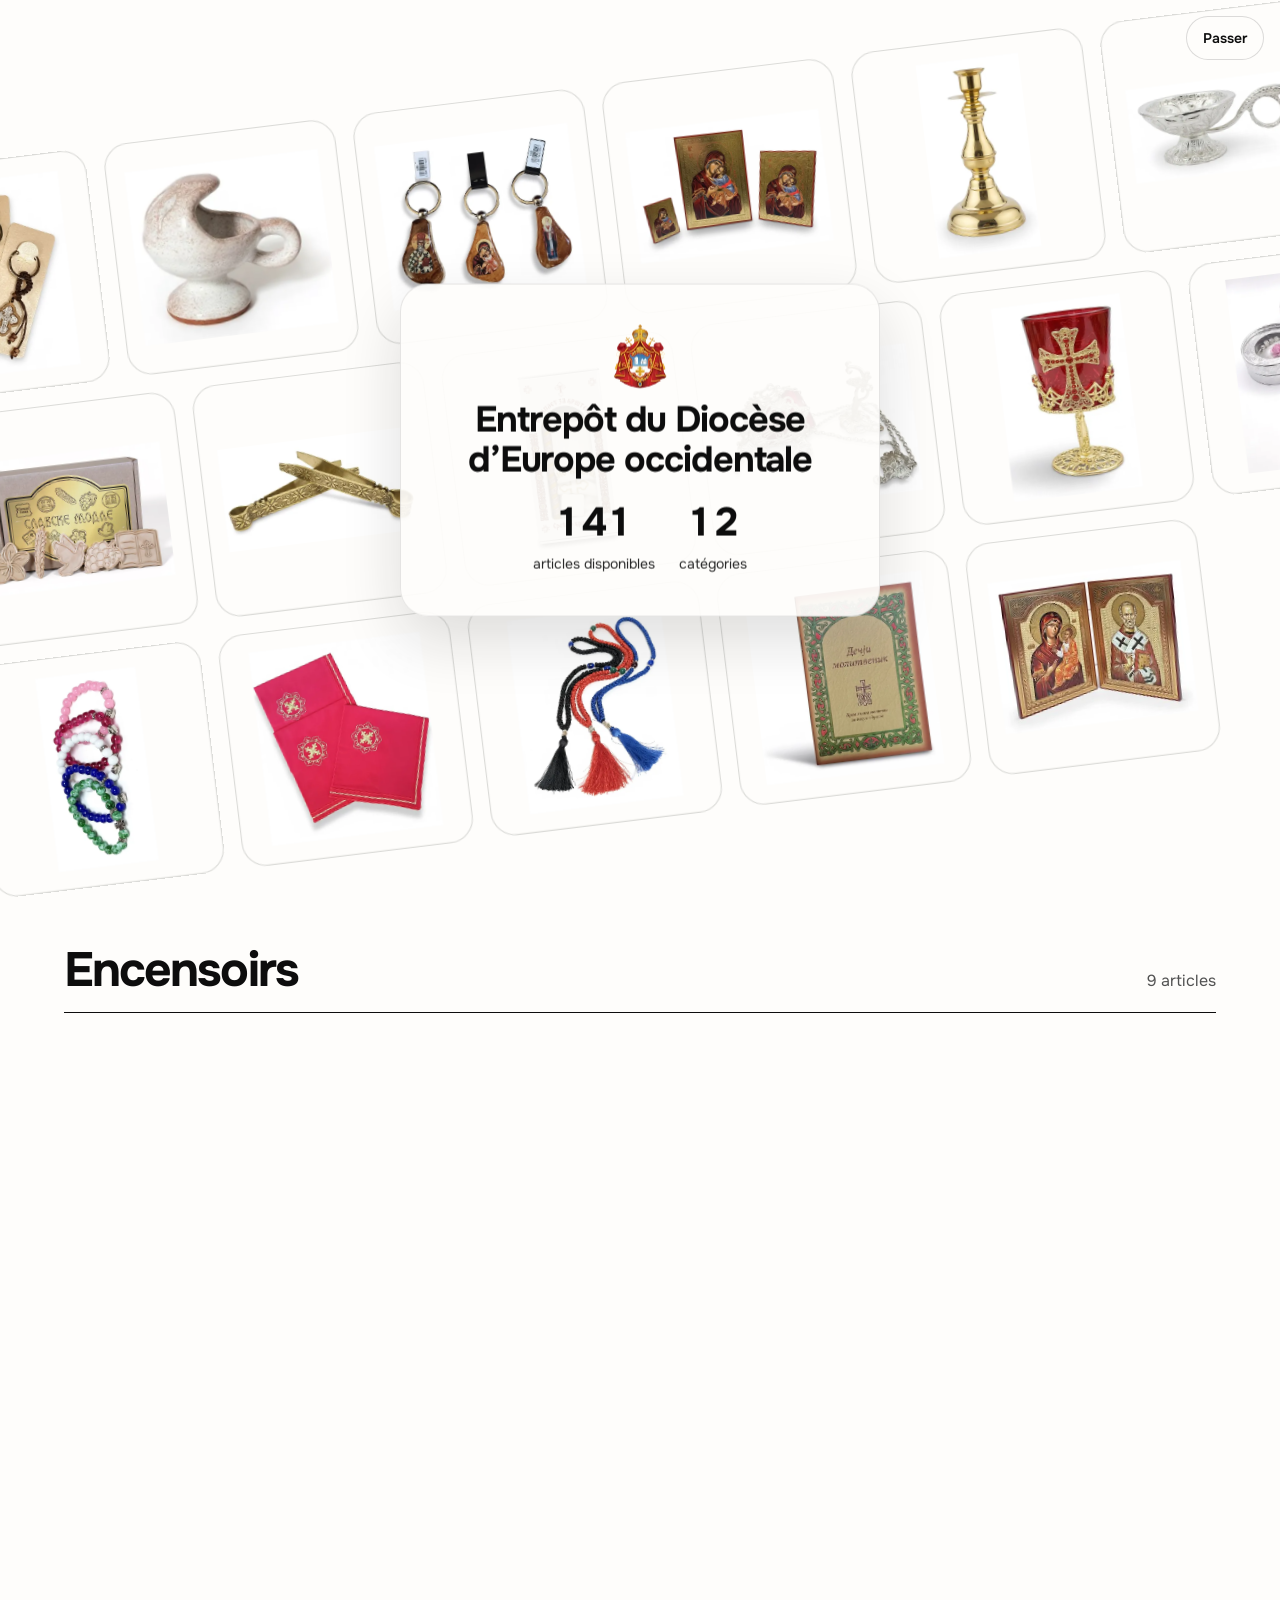
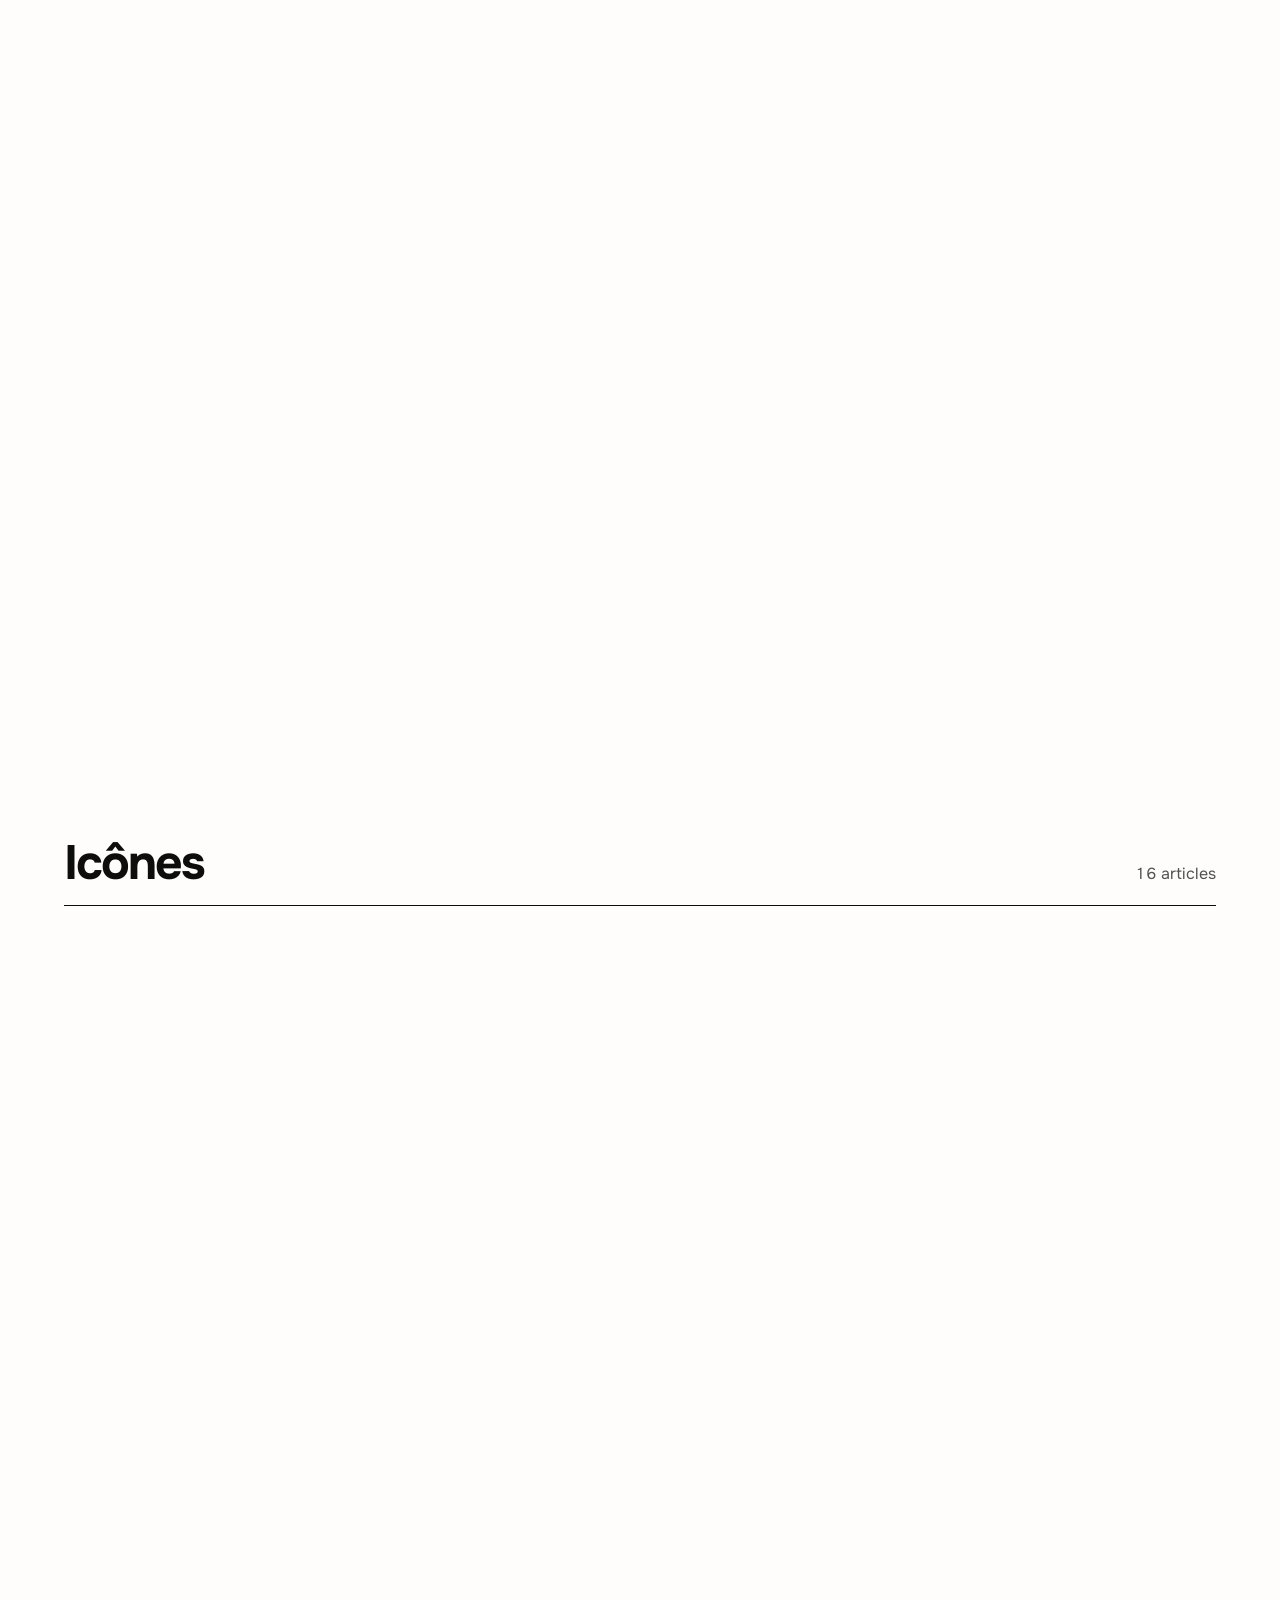
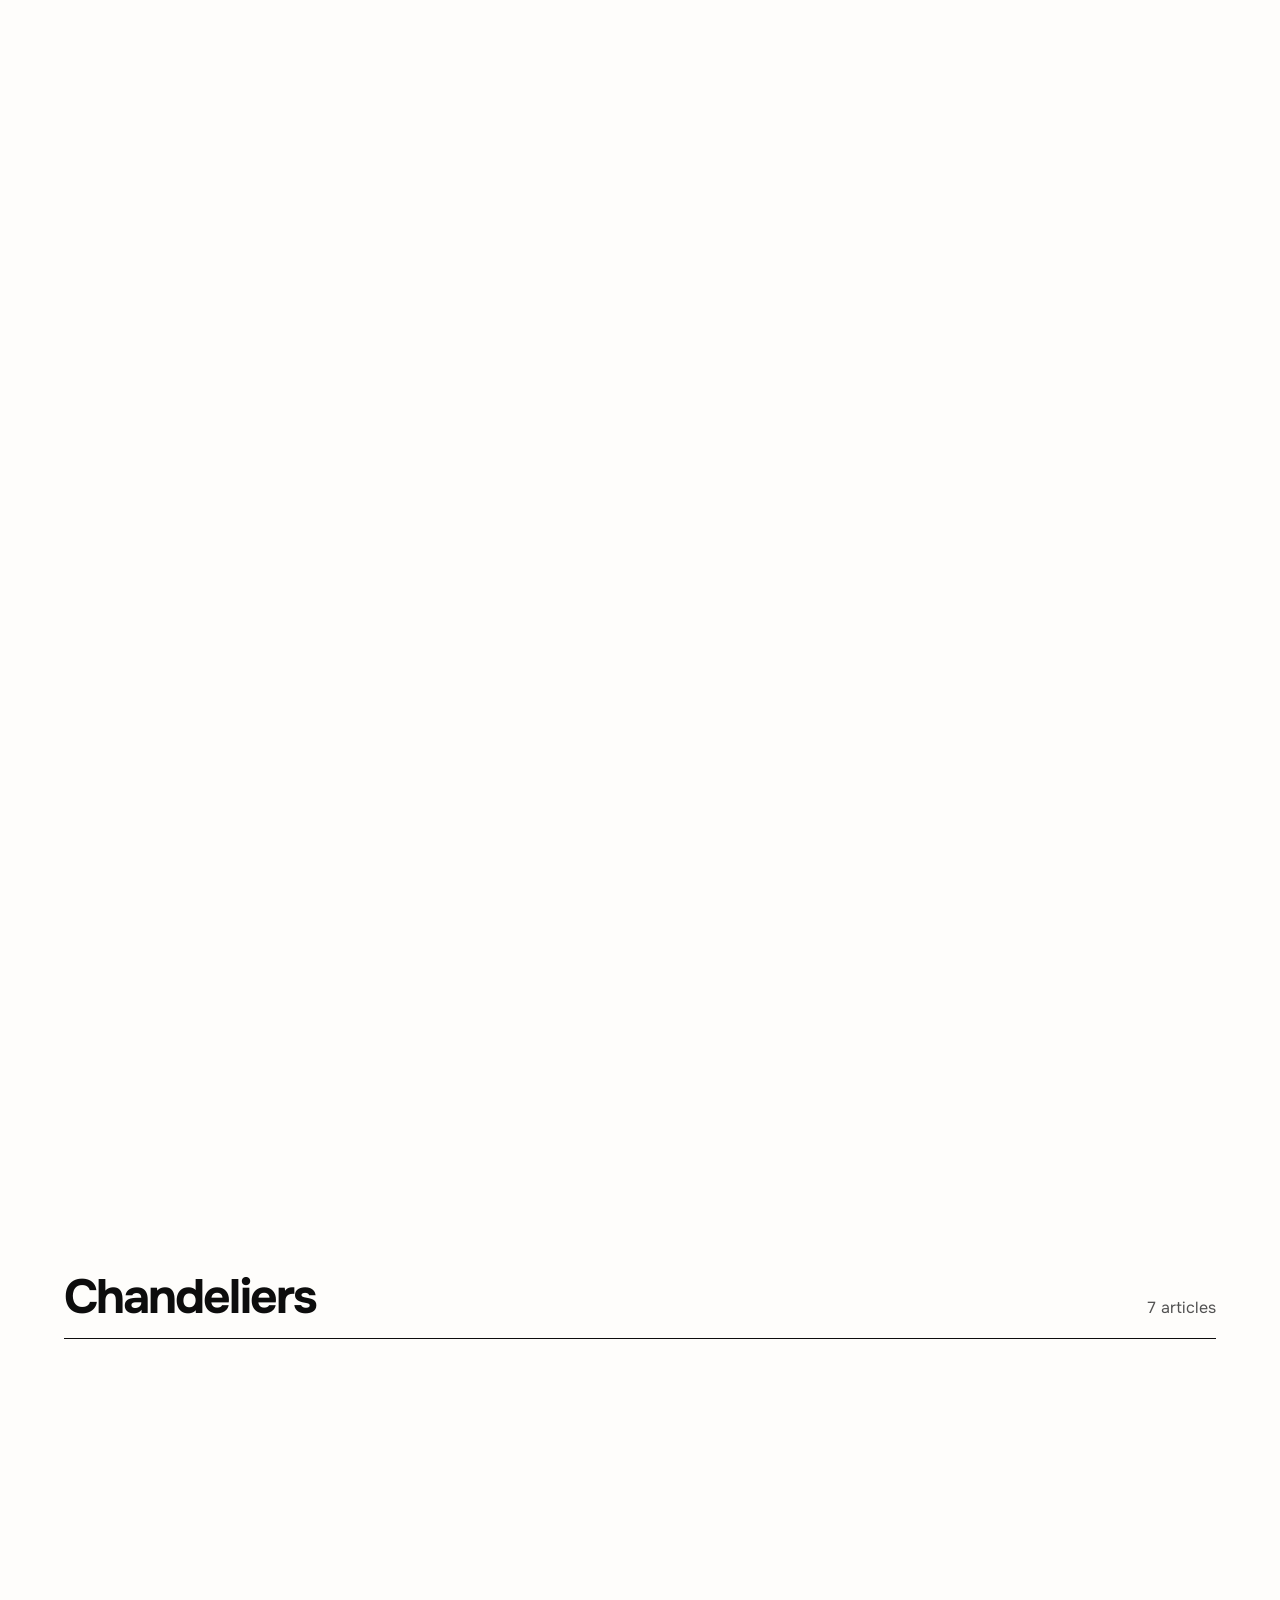
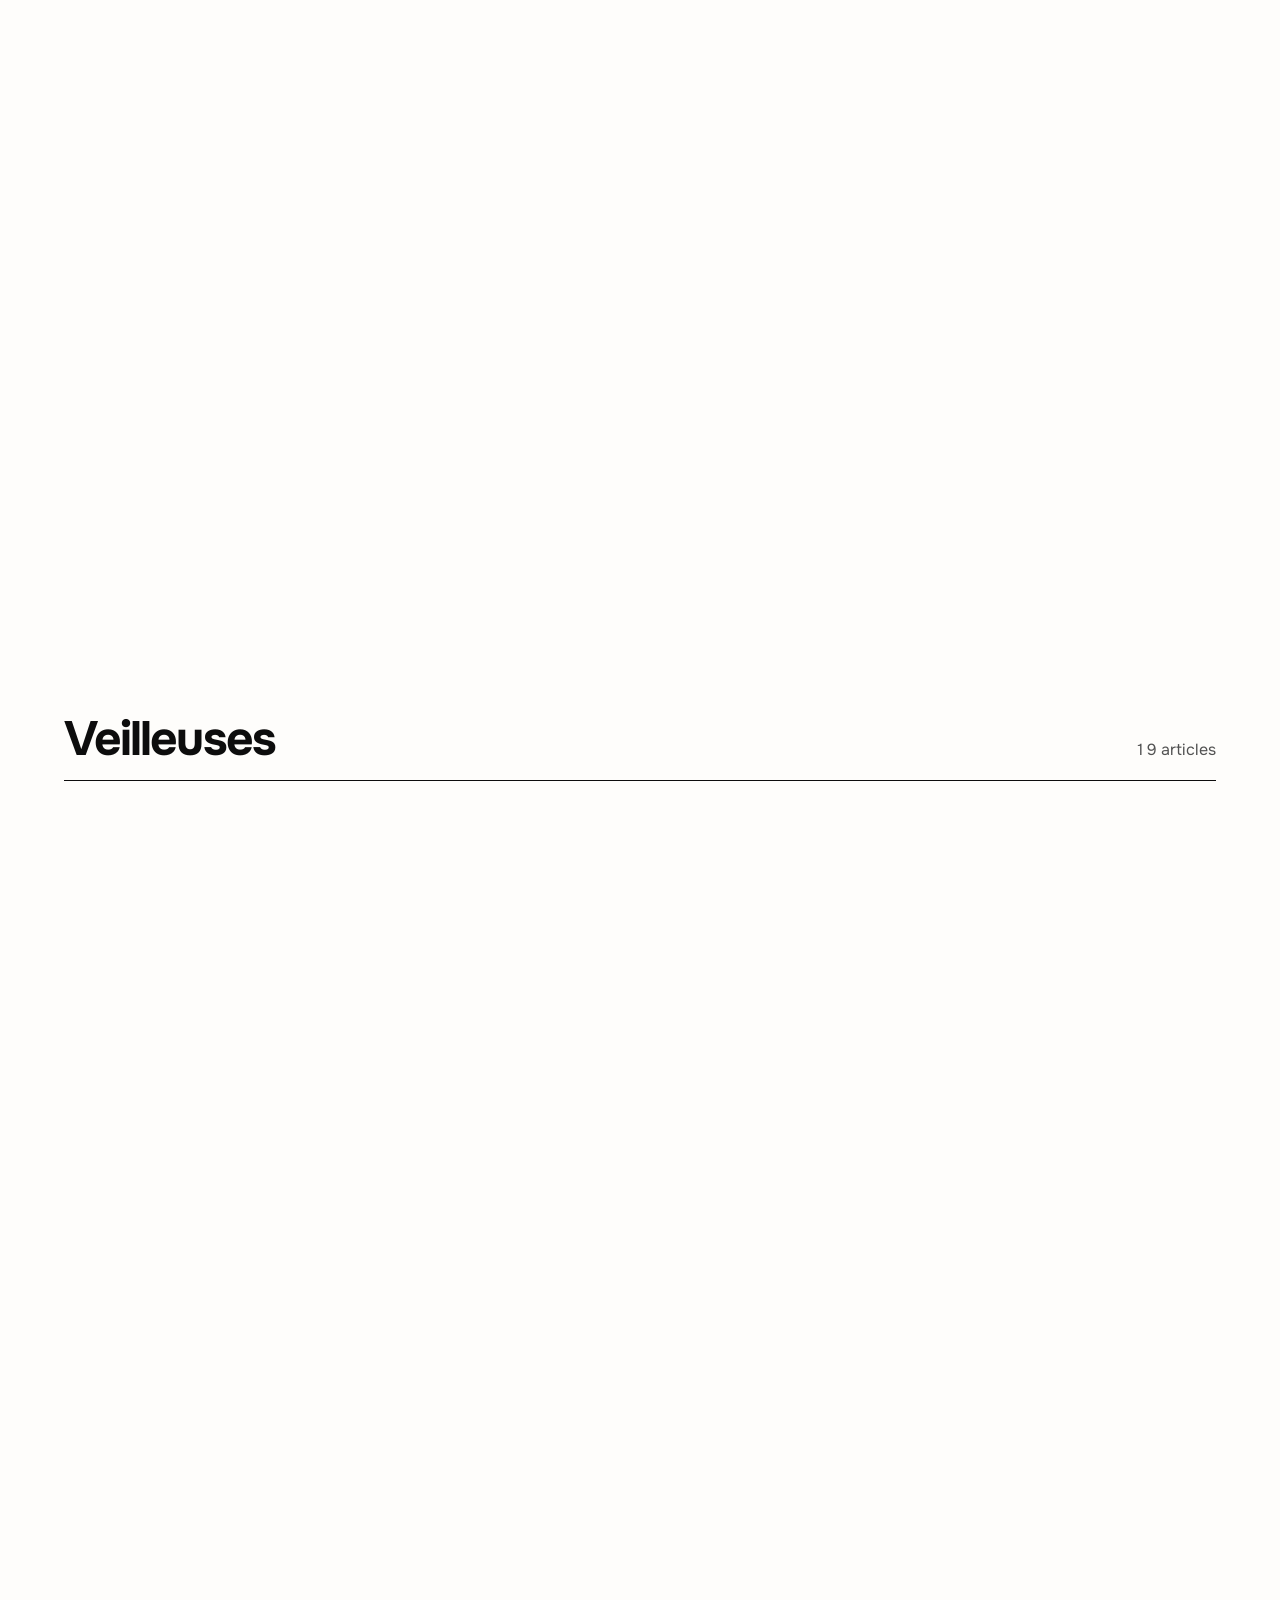
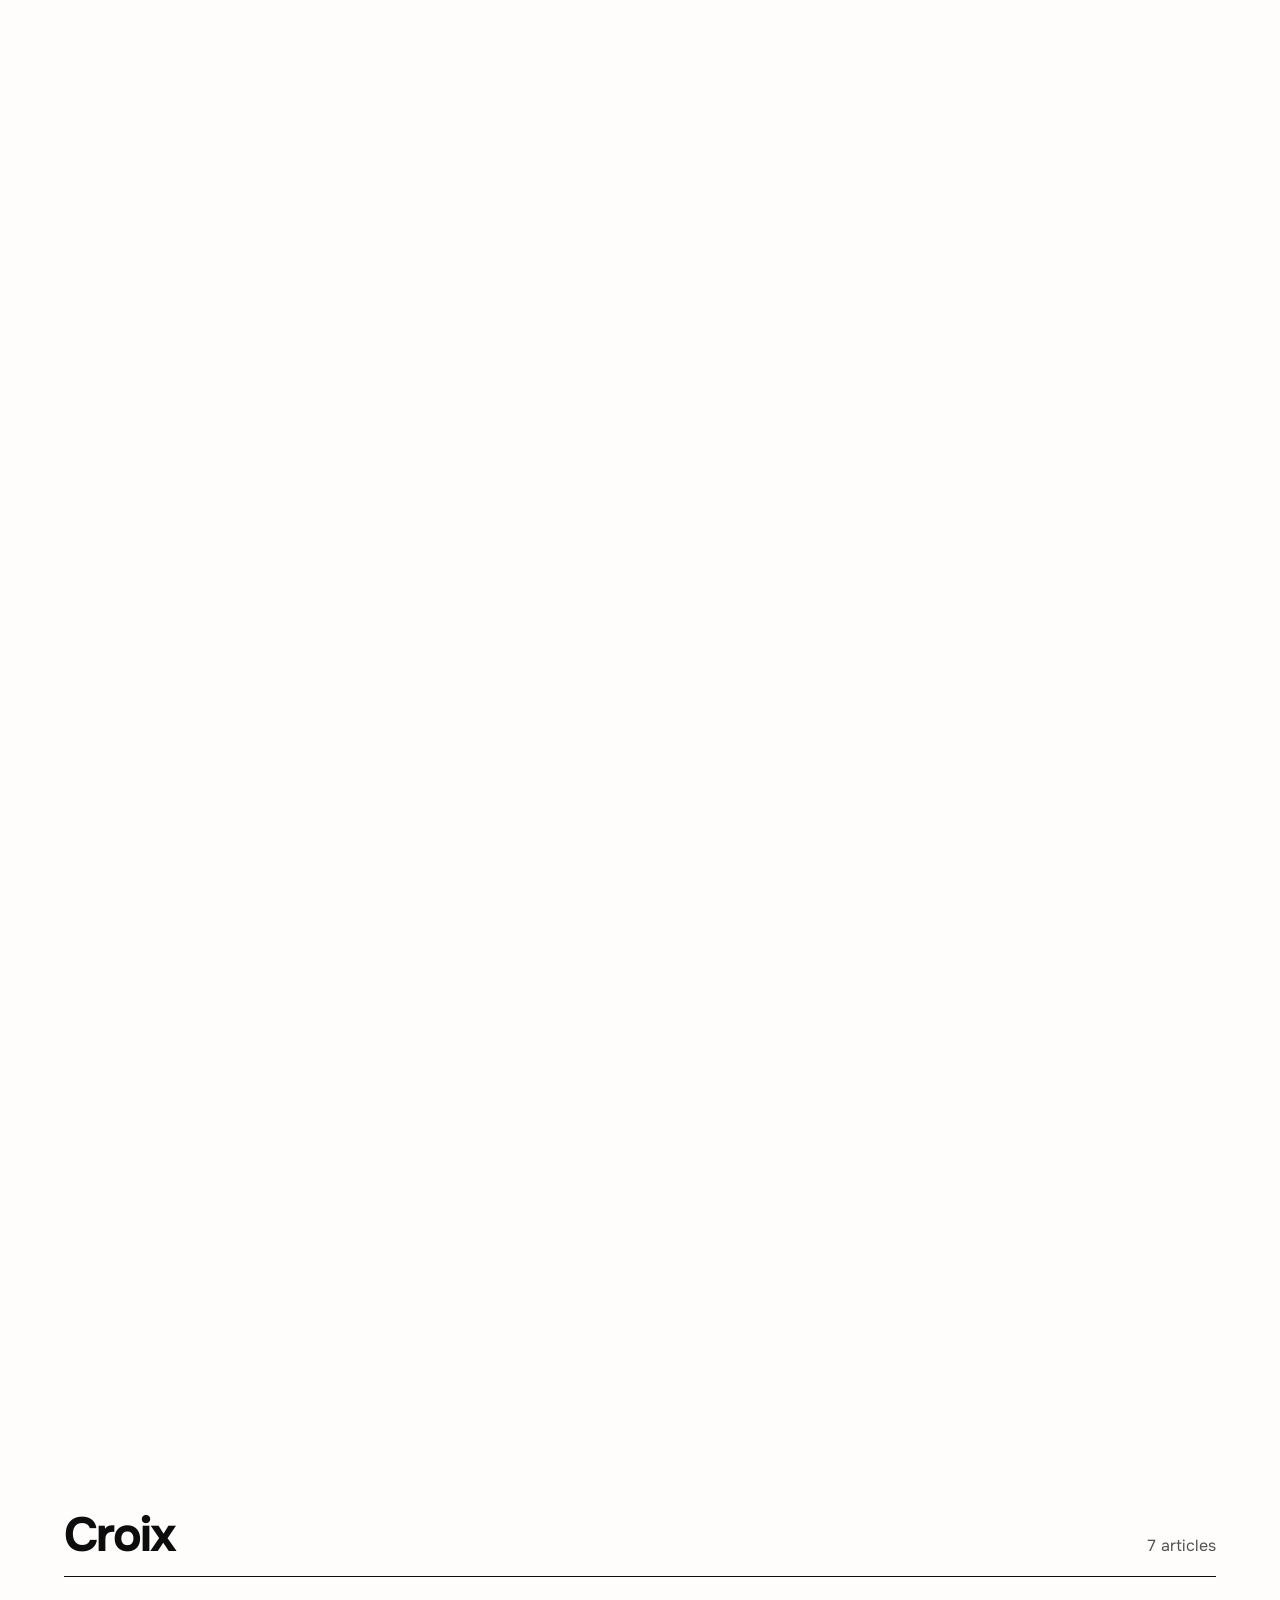
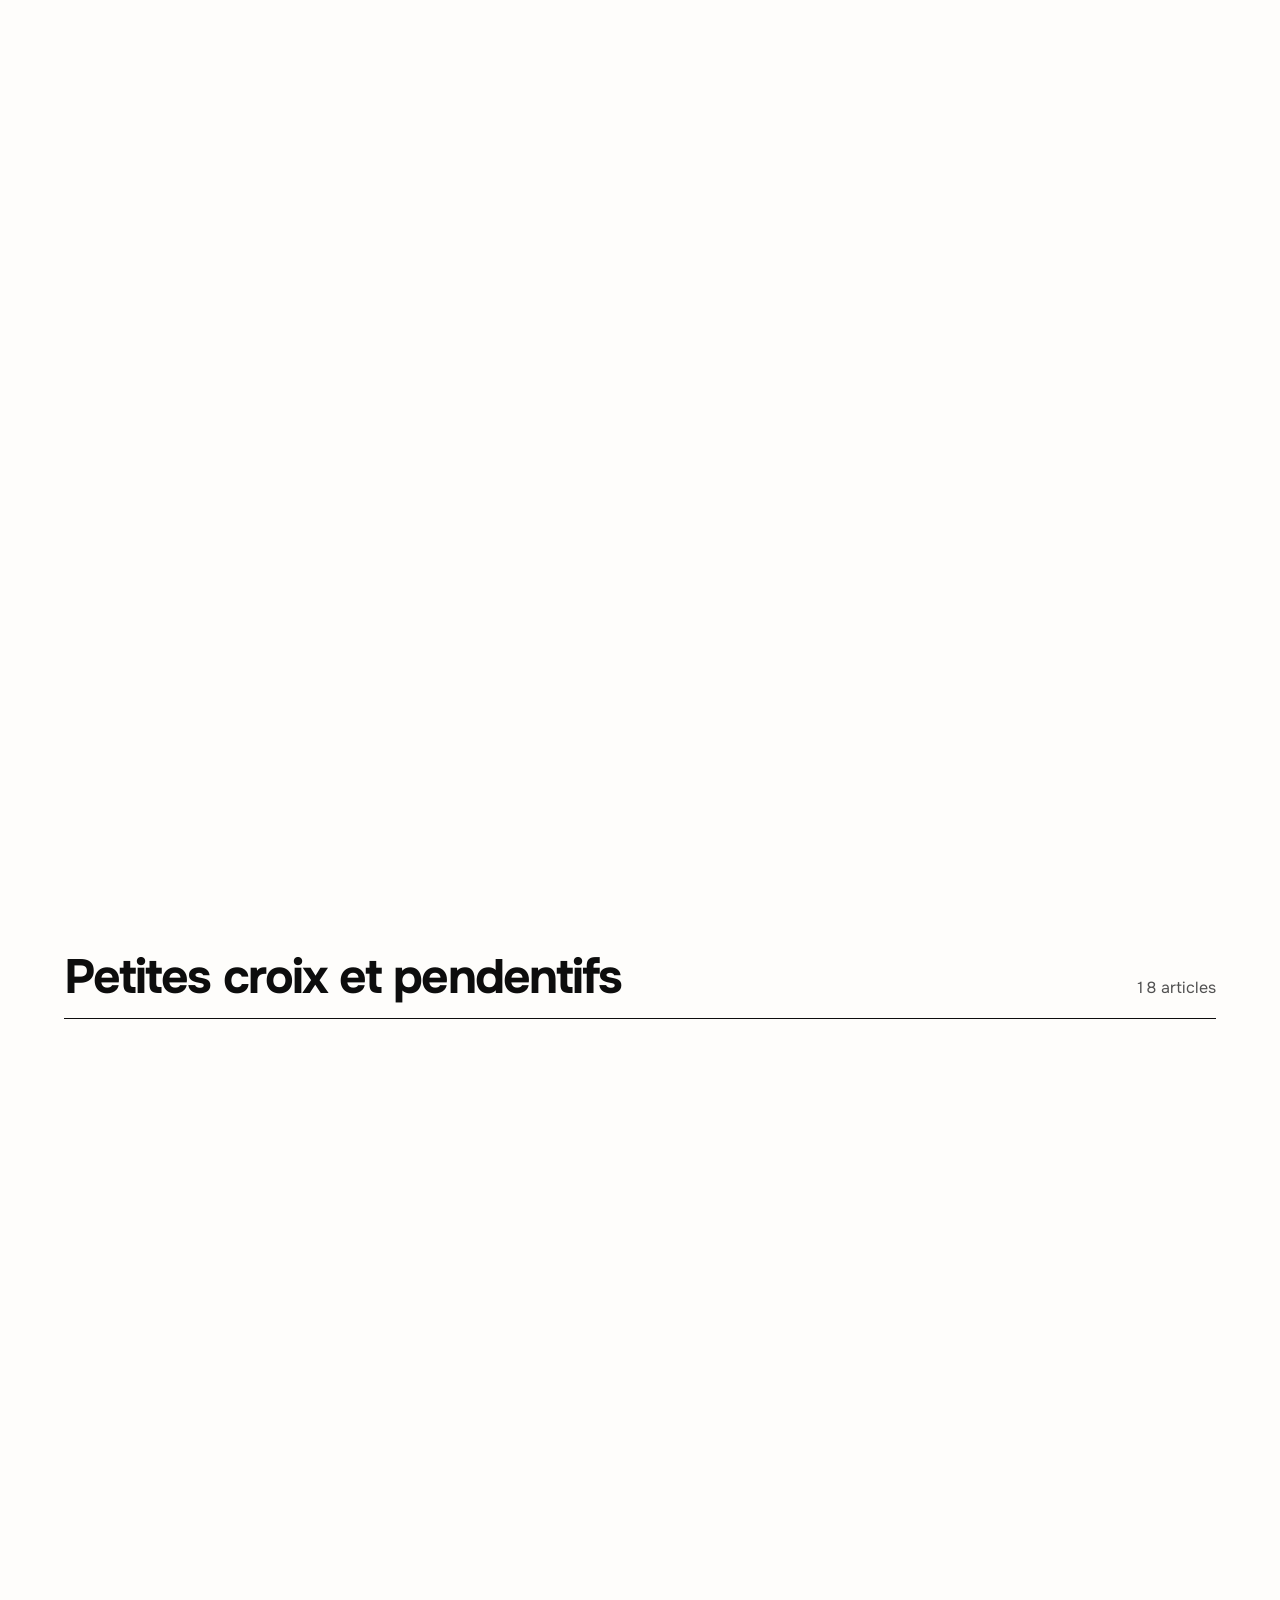
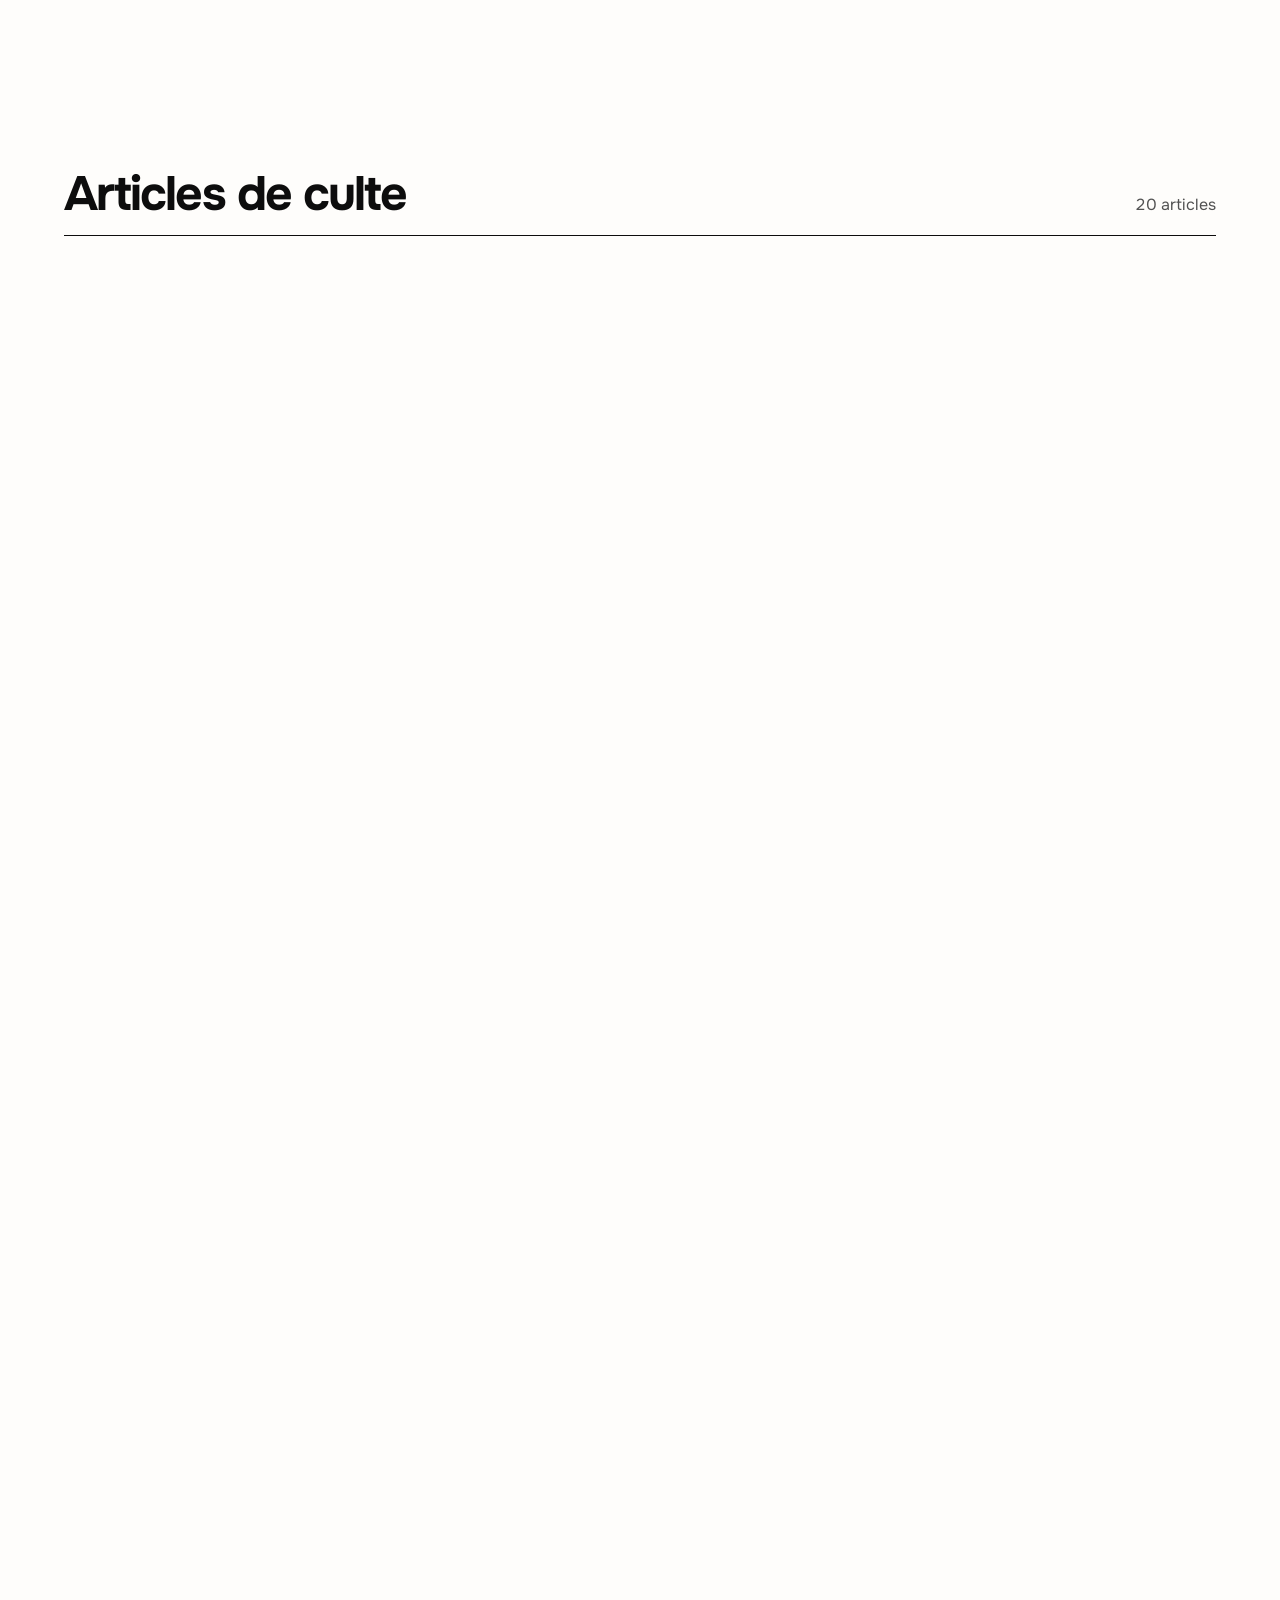
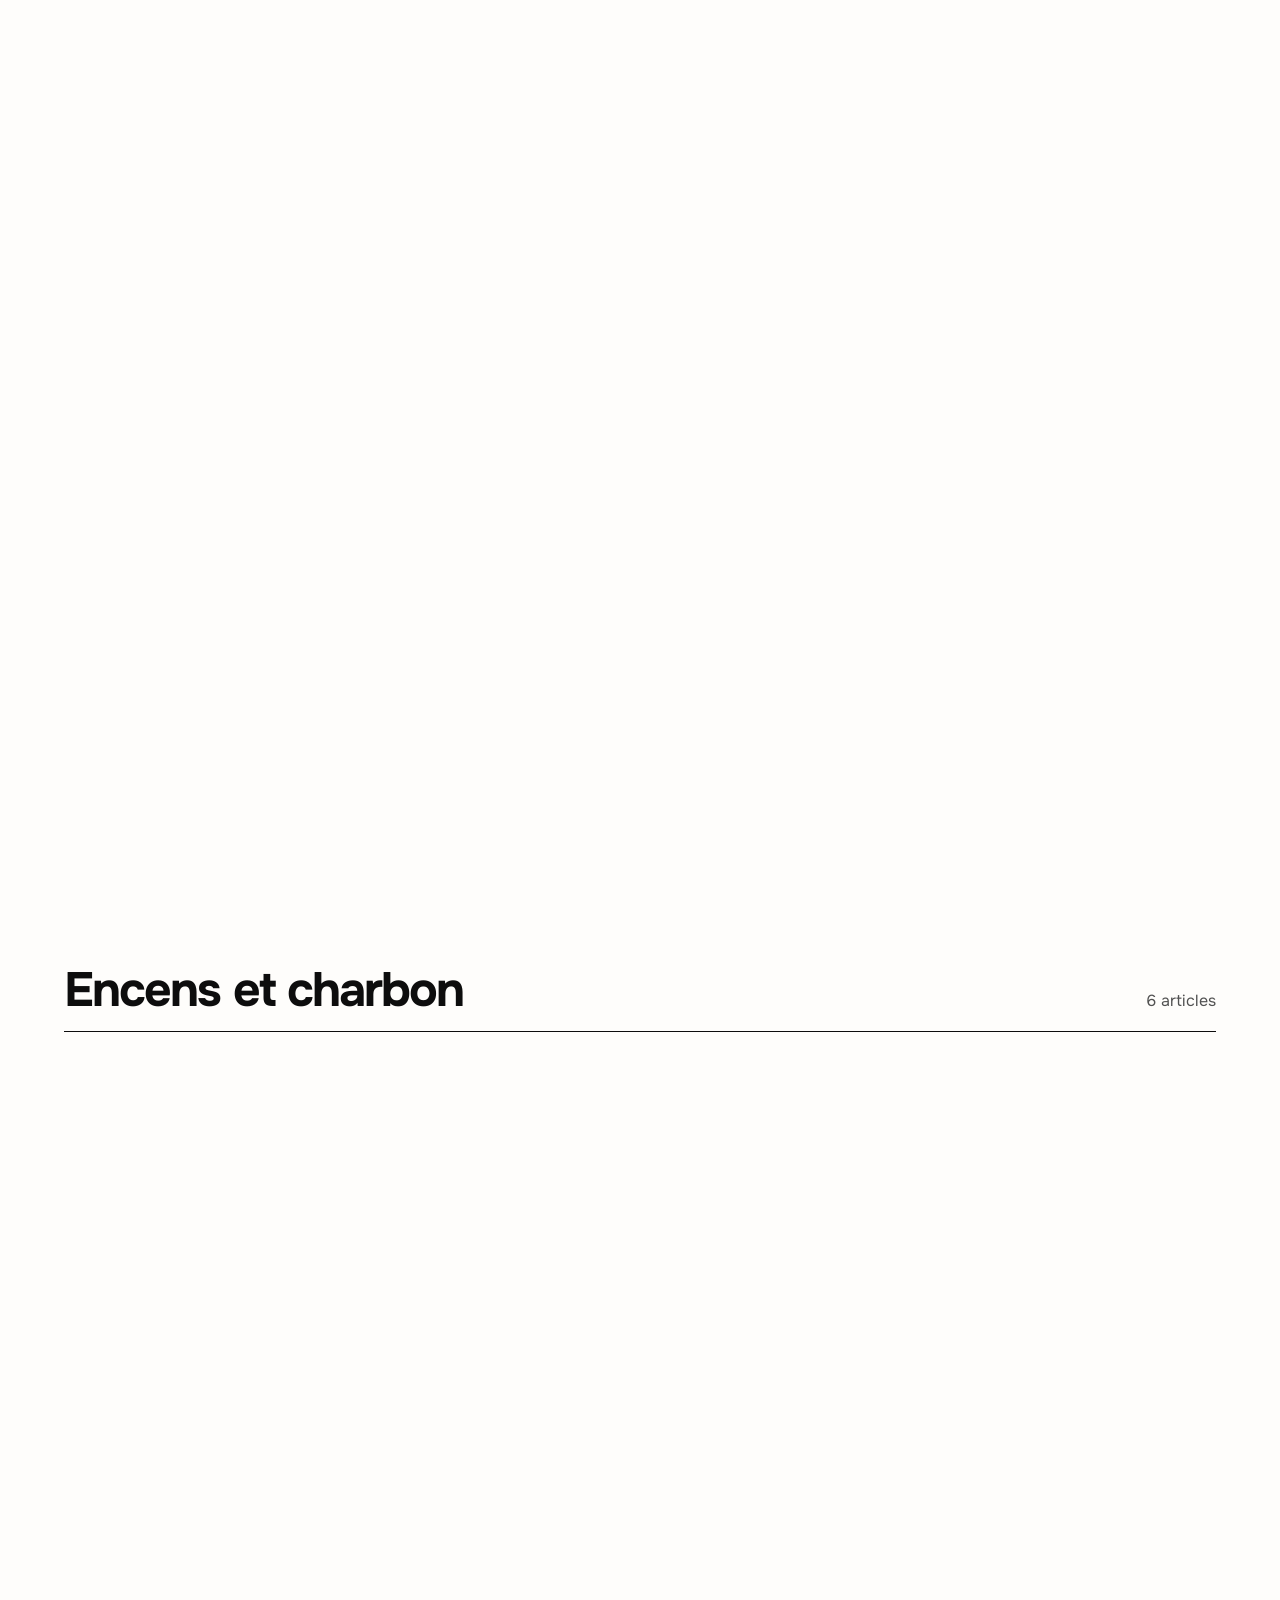
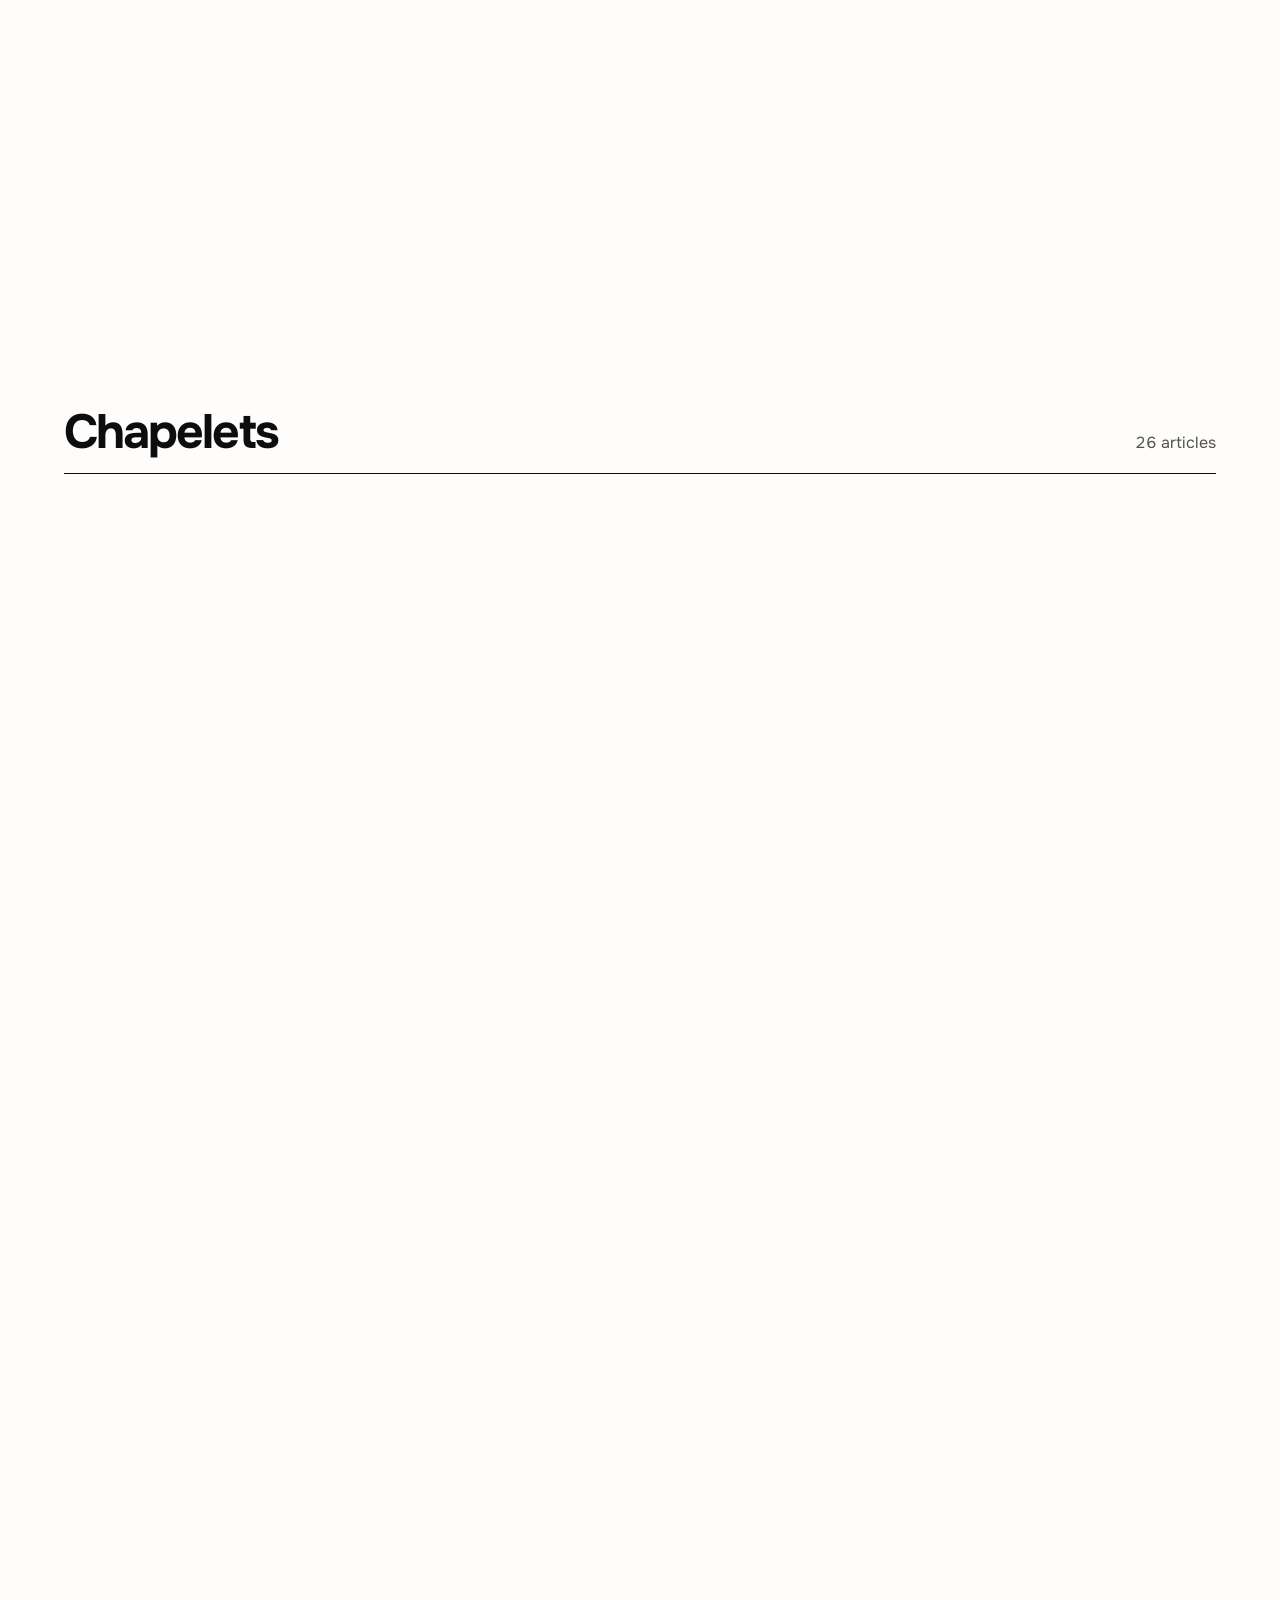
==== commit fd9bde9c: "Dalje otvara posebnu stranicu za porucivanje (/commande/, /en/checkout/, /sr/porucivanje/) Co-Author" ====
--- a/docs/index.html
+++ b/docs/index.html
@@ -27,7 +27,7 @@
   <link rel="apple-touch-icon" href="./apple-touch-icon.png">
   <link rel="preload" href="./assets/fonts/onest-latin-400-normal.woff2" as="font" type="font/woff2" crossorigin>
   <link rel="preload" href="./assets/fonts/onest-latin-700-normal.woff2" as="font" type="font/woff2" crossorigin>
-  <link rel="stylesheet" href="./assets/css/site.css?v=bd12aaa392">
+  <link rel="stylesheet" href="./assets/css/site.css?v=9306af22f2">
   <link rel="preconnect" href="https://ivzzhtaksdwbhhioilsn.supabase.co" crossorigin>
   <script>document.documentElement.className = 'js';
   // Opening intro: hide the page until app.js takes over, so the catalogue never flashes first.
@@ -1515,7 +1515,7 @@
 
   <button class="fab" type="button" data-open-list hidden aria-label="Ma liste"><svg width="26" height="26" viewBox="0 0 24 24" fill="none" stroke="currentColor" stroke-width="1.8" stroke-linecap="round" stroke-linejoin="round" aria-hidden="true"><path d="M2.5 3.5h2.2l2.5 11.4a1.6 1.6 0 0 0 1.6 1.3h8.5a1.6 1.6 0 0 0 1.6-1.2l1.8-7.5H6"/><circle cx="9.5" cy="20" r="1.4"/><circle cx="17.5" cy="20" r="1.4"/></svg><span class="fab__label" aria-hidden="true">Ma liste</span><span class="fab__n" data-count>0</span></button>
 
-  <script type="application/json" id="catalogue-data">{"lang":"fr","locale":"fr-FR","api":{"url":"https://ivzzhtaksdwbhhioilsn.supabase.co","key":"sb_publishable_rxpulg5CJqz_TpV1brvBCQ_C2ioyLyW"},"langs":{"fr":"./","en":"./en/","sr":"./sr/"},"s":{"introAvail":"articles disponibles","introCats":"catégories","introSkip":"Passer","add":"Ajouter","added":"Dans la liste","noMatch":"Aucun article ne correspond à « {q} ». Essayez un code comme P074, ou un mot plus court.","matches":"{n} pour « {q} »","photoOf":"Photo {i} sur {n}","emptyTitle":"Votre liste est vide.","emptyText":"Ajoutez des articles depuis le catalogue : ils apparaissent ici avec leur prix.","qty":"Quantité","less":"Un de moins","more":"Un de plus","remove":"Retirer","total":"Total indicatif","copy":"Copier la liste","copied":"Liste copiée dans le presse-papiers.","copyFailed":"La copie n’a pas fonctionné. Sélectionnez la liste à la main.","clearList":"Vider la liste","mailHello":"Bonjour,\n\nJe souhaite commander les articles suivants :","kg":"kg","perKg":"/ kg","close":"Fermer","code":"Code","browse":"Voir le catalogue","loginUnknown":"Cette adresse n’est pas sur la liste des membres. Vérifiez-la, ou continuez sans les prix.","loginTooMany":"Trop d’essais. Réessayez dans un quart d’heure.","loginFailed":"La vérification n’a pas abouti. Réessayez dans un instant.","loginInvalid":"Écrivez l’adresse sous la forme nom@exemple.fr.","checking":"Vérification…","showPrices":"Voir les prix","signOut":"Se déconnecter","pricesFor":"Prix pour {who}","guestList":"Les prix sont réservés aux membres. Envoyez votre liste à l’entrepôt : il vous répond par e-mail avec les prix exacts.","formName":"Nom","formParish":"Paroisse","formPhone":"Téléphone","formAddress":"Adresse de livraison","formNote":"Remarque","optional":"facultatif","nameMissing":"Indiquez votre nom pour que l’entrepôt sache qui commande.","sendOrder":"Envoyer la commande","listNext":"Continuer","reviewTitle":"Vérifier la commande","reviewBack":"Retour à la liste","reviewWho":"Vos informations","sending":"Envoi…","orderDone":"Commande n° {n} envoyée.","orderDoneMail":"Le PDF part par e-mail chez vous et à l’entrepôt.","orderDoneNoMail":"L’entrepôt l’a reçue. Téléchargez le PDF pour vos archives.","downloadPdf":"Télécharger le PDF","orderFailed":"La commande n’est pas partie. Réessayez dans un instant : votre liste est conservée.","orderUnknown":"Un article de la liste n’existe plus au catalogue. Rechargez la page, puis renvoyez la commande.","orderUnavailable":"Un article de la liste vient d’être épuisé ({codes}). Retirez-le, puis renvoyez la commande.","done":"Terminé","outOfStock":"Épuisé","related":"Dans la même catégorie","inStock":"En stock","optAvail":"{n} options disponibles","backToCatalogue":"Retour au catalogue","addLabel":"Ajouter à la liste : {name}","acLink":"Mon profil","list":"Ma liste","cartLabel":"Ma liste, {n}","askPrices":"Demander les prix","gatePriest":"Vous êtes prêtre du Diocèse d’Europe occidentale ?","gateLead":"Entrez votre e-mail : les prix s’affichent aussitôt.","gateUnknown":"Cette adresse n’est pas sur la liste du Diocèse. Vérifiez-la, ou demandez les prix ci-dessous.","gateOther":"Vous n’êtes pas prêtre du Diocèse ?","gateOtherLead":"Demandez les prix : l’entrepôt vous répond par e-mail avec les prix exacts.","emailPlaceholder":"nom@exemple.fr","inqSend":"Envoyer la demande","inqDone":"Demande envoyée.","inqDoneText":"Nous avons transmis votre demande à l’entrepôt. Il vous répondra par e-mail avec les prix exacts.","inqFailed":"La demande n’est pas partie. Réessayez dans un instant.","inqTooMany":"Trop de demandes depuis cette connexion. Réessayez plus tard.","emailMissing":"Indiquez votre e-mail pour recevoir les prix.","emailLabel":"Votre e-mail","quoteTitle":"Devis n° {n}","quoteLead":"Prix valables 30 jours. Vérifiez vos coordonnées et commandez.","quoteOrder":"Commander selon ce devis","quoteGone":"Ce devis n’est plus valable ou a déjà été commandé. Écrivez à l’entrepôt pour un nouveau devis.","quoteFor":"Pour","cancel":"Annuler","pdfBtn":"Télécharger le PDF","pdfChooseTitle":"Quel PDF souhaitez-vous ?","pdfChooseLead":"Voulez-vous le PDF sans les prix, pour y inscrire les prix de votre paroisse ?","pdfBlank":"Sans prix (à compléter)","pdfWithPrices":"Avec nos prix","pdfWorking":"Préparation…","pdfNone":"Le PDF n’est pas encore disponible.","pdfFailed":"Le téléchargement a échoué.","choose":"Voir les options","chooseLabel":"Choisir : {name}","optCount":"{n} au choix","optsHead":"Choisissez : {n} au choix","optsFind":"Chercher dans la liste","optsFindPh":"Nicolas, Sava, Trinité…","optsNone":"Rien de tel dans la liste.","orderChoose":"Choisissez d’abord une option pour : {codes}.","candlesLead":"Vendues au kilo, en neuf formats, et pour dikiri et trikiri.","candlesCaption":"Le format donne le nombre de bougies au kilo : 10/1, dix bougies pour un kilo.","thFormat":"Format","thSize":"Hauteur × largeur","thDetail":"Détail","thPrice":"Prix au kilo","thPriceUnit":"Prix","thList":"Liste"},"mailFields":["Nom :","Paroisse :","Adresse :","Téléphone :"],"addLabel":"Ajouter à la liste : {name}","items":{"one":"article","other":"articles"},"sizes":{"one":"format","other":"formats"},"cats":{"encensoirs":"Encensoirs","icones":"Icônes","chandeliers":"Chandeliers","veilleuses":"Veilleuses","croix":"Croix","pendentifs":"Petites croix et pendentifs","culte":"Articles de culte","encens":"Encens et charbon","chapelets":"Chapelets","enfants":"Coin enfants","livres":"Livres","bougies":"Bougies en cire"},"p":{"P011":{"n":"Encensoir","c":"encensoirs","ph":[["p011-1",763,327]]},"P014":{"n":"Encensoir","c":"encensoirs","ph":[["p014-1",504,369],["p014-2",573,381]]},"P013":{"n":"Encensoir","c":"encensoirs","ph":[["p013-1",864,1043]]},"P012":{"n":"Encensoir","c":"encensoirs","ph":[["p012-1",404,364]]},"A006":{"n":"Encensoir","c":"encensoirs","ph":[["a006-1",663,319]]},"H007":{"n":"Petit encensoir","c":"encensoirs","ph":[["h007-1",846,477]]},"H006":{"n":"Grand encensoir","c":"encensoirs","ph":[["h006-1",924,443]]},"H004":{"n":"Encensoir en métal, grand","c":"encensoirs","ph":[["h004-1",468,812],["h004-2",392,574],["h004-3",492,826]]},"H005":{"n":"Encensoir en métal, petit","c":"encensoirs","ph":[["h005-1",362,566],["h005-2",864,1184],["h005-3",638,592]]},"P064":{"n":"Icône montée A4","c":"icones","ph":[["p064-1",662,849]],"o":[[47,"Saint Alexandre Nevski","P0656"],[48,"Saint Alypius le Stylite","P0647",1],[49,"Saint André, apôtre","P064/8"],[52,"Annonciation","P064/16",1],[56,"Ascension","P064/19"],[50,"Saint Athanase le Grand","P064/14"],[73,"Baptême du Christ","P064/38"],[58,"Saint Basile d’Ostrog","P064/21"],[57,"Saint Basile le Grand","P064/20"],[62,"Le Christ","P064/26",1],[70,"Saints Côme et Damien","P064/25"],[71,"Saints Constantin et Hélène","P064/35"],[87,"Crucifixion","P064/49"],[69,"Saint Cyriaque","P064/32"],[68,"Saints Cyrille et Méthode","P064/33"],[106,"Décollation de saint Jean-Baptiste","P064/65"],[63,"Saint Démétrius","P064/27"],[107,"Dormition de la Mère de Dieu","P064/66",1],[67,"Saint Élie, prophète","P064/31"],[55,"Entrée de la Mère de Dieu au Temple","P064/18",1],[108,"Entrée du Christ à Jérusalem","P064/67"],[100,"Saint Étienne de Dečani","P064/60"],[101,"Saint Étienne de Dečani","P064/61"],[99,"Saint Étienne, archidiacre","P064/13",1],[72,"Exaltation de la Croix (Krstovdan)","P064/37"],[61,"Archange Gabriel","P064/11"],[109,"Saint Georges","P064",1],[110,"Saint Georges (Đurđic)","P0641",1],[66,"Saint Ignace le Théophore","P064/30"],[113,"Saint Jean Chrysostome","P064/28"],[115,"Saint Jean le Miséricordieux","P0644",1],[112,"Saint Jean le Théologien","P0643",1],[114,"Saint Jean-Baptiste","P064/36"],[111,"Saints Joachim et Anne","P0642"],[116,"Saint Justin de Ćelije","P0645",1],[51,"L’Ange blanc","P064/15"],[75,"Saint Luc, apôtre","P064/9"],[76,"Saint Marc, apôtre","P064/10"],[53,"Mère de Dieu","P064/7",1],[77,"Archange Michel","P064/12",1],[88,"Nativité de la Mère de Dieu","P064/51",1],[89,"Nativité de saint Jean-Baptiste","P064/50"],[54,"Nativité du Christ","P064/17"],[78,"Saint Nectaire d’Égine","P064/39",1],[79,"Saint Nicolas de Žiča","P064/40"],[80,"Saint Pantéléimon","P064/41"],[82,"Sainte Parascève, âgée","P064/45",1],[81,"Sainte Parascève, jeune","P064/43",1],[65,"Saints Pierre et Paul","P064/42"],[98,"Présentation du Seigneur au Temple","P064/59"],[74,"Saint prince Lazare","P064/34"],[86,"Saint Procope","P064/48"],[83,"Protection de la Mère de Dieu","P064/44"],[59,"Résurrection de Lazare","P064/22"],[60,"Résurrection du Christ","P064/23"],[91,"Saint Sabbas le Sanctifié","P064/52"],[90,"Saint Sava","P064/53"],[92,"Saints Serge et Bacchus","P064/24"],[94,"Saint Siméon le Myroblyte","P064/55"],[95,"Saint Siméon le Stylite","P064/56"],[93,"Saint Siméon le Théodoque","P064/54"],[96,"Saint Sisoès le Grand","P064/57"],[97,"Saint Spyridon","P064/58",1],[102,"Saint Thomas, apôtre","P064/11"],[85,"Transfiguration","P064/47"],[84,"Translation des reliques de saint Nicolas","P064/46"],[105,"Sainte Trinité","P064/64"],[103,"Les Trois Saints Hiérarques","P064/62"],[104,"Saint Tryphon","P064/63"],[64,"Saints Zosime et Jacques","P064/29",1]]},"P074":{"n":"Icône Nika, moyenne","c":"icones","ph":[["p074-1",712,1019],["p074-2",864,589]],"o":[[172,"Saint Basile d’Ostrog","P074/7"],[174,"Le Christ","P074/9"],[175,"Saint Démétrius","P074/10"],[184,"Saint Étienne","P074/17"],[187,"Saint Georges","P06521"],[181,"Les grandes fêtes","P074/14"],[188,"Saint Jean","P074/1"],[168,"L’Ange blanc","P074/3",1],[169,"Mère de Dieu","P074/6",1],[177,"Archange Michel","P074/2"],[171,"Nativité du Christ","P074/5",1],[179,"Saint Nicolas","P074/12"],[180,"Sainte Parascève (Petka)","P074/13"],[173,"Résurrection du Christ","P074/8",1],[182,"Saint Sava","P074/15",1],[178,"La Serbie céleste","P074/11",1],[183,"Saint Spyridon","P074/16",1],[170,"Théophanie","P074/4"],[186,"Sainte Trinité","P074/19",1],[185,"Saint Tryphon","P074/18",1],[176,"Sainte Xénia","P074/10",1]]},"P128":{"n":"Icône Nika, très petite","c":"icones","ph":[["p074-2",864,589]]},"P127":{"n":"Icône Nika, très grande","c":"icones","ph":[["p074-2",864,589]],"o":[[191,"Le Christ","P127/6"],[196,"Saint Georges","P127/3"],[197,"Saint Jean","P127/4"],[189,"L’Ange blanc","P127/2"],[190,"Mère de Dieu","P127/5"],[192,"Archange Michel","P127/1"],[194,"Saint Nicolas","P127/8"],[195,"Sainte Parascève (Petka)","P127/8"],[193,"La Serbie céleste","P127/7"]]},"A007":{"n":"Icône encadrée sous verre A4","c":"icones","ph":[["a007-1",763,945]],"o":[[1,"Saint Alexandre Nevski","A007/4"],[2,"Saint Alypius le Stylite","A007/5"],[3,"Saint André, apôtre","A007/6"],[4,"Saint Athanase le Grand","A007/14"],[10,"Saint Basile d’Ostrog","A007/18"],[9,"Saint Basile le Grand","A007/17"],[12,"Le Christ","A007/20"],[19,"Saints Côme et Damien","A007/19"],[18,"Saint Cyriaque","A007/26"],[17,"Saints Cyrille et Méthode","A007/27"],[44,"Décollation de saint Jean-Baptiste","A007/48"],[13,"Saint Démétrius","A007/21",1],[16,"Saint Élie, prophète","A007/25"],[39,"Saint Étienne de Dečani","A007/44"],[38,"Saint Étienne, archidiacre","A007/13"],[11,"Archange Gabriel","A007/11"],[15,"Saint Ignace le Théophore","A007/23"],[46,"Saint Jean-Baptiste","A007/3",1],[45,"Saint Jean, apôtre","A007/7"],[5,"L’Ange blanc","A007/15",1],[21,"Saint Luc, apôtre","A007/8"],[22,"Saint Marc, apôtre","A007/9"],[6,"Mère de Dieu","A007/16"],[7,"Mère de Dieu","A007/2"],[8,"Mère de Dieu « aux trois mains »","A007/47",1],[23,"Archange Michel","A007/12"],[24,"Saint Nectaire d’Égine","A007/28"],[25,"Saint Nicolas","A007/29"],[26,"Saint Nicolas Velimirović","A007/30"],[27,"Saint Pantéléimon","A007/31"],[28,"Sainte Parascève (Petka)","A007/32"],[29,"Saint Procope","A007/33",1],[30,"Saint Sabbas le Sanctifié","A007/34"],[31,"Saint Sava de Serbie","A007/35"],[32,"Saint Séraphin de Sarov","A007/37"],[34,"Saint Siméon le Myroblyte","A007/40"],[35,"Saint Siméon le Stylite","A007/41",1],[33,"Saint Siméon le Théodoque","A007/39"],[36,"Saint Sisoès le Grand","A007/36"],[37,"Saint Spyridon","A007/43",1],[40,"Saint Thomas, apôtre","A007/10"],[43,"Sainte Trinité","A007/49"],[41,"Les Trois Saints Hiérarques","A007/45"],[42,"Saint Tryphon","A007/46"],[20,"Saint tsar Lazare","A007/50"],[14,"Saints Zosime et Jacques","A007/22"]]},"P063":{"n":"Bénédiction de la maison","c":"icones","ph":[["p063-1",548,732]]},"P137":{"n":"Icône Nika encadrée","c":"icones","ph":[["p137-1",733,887]],"note":"Inscription personnalisable sur l’icône."},"P069":{"n":"Diptyque A4","c":"icones","ph":[["p069-1",830,704]]},"P073":{"n":"Diptyque carte postale","c":"icones","ph":[["p073-1",382,299]]},"P070":{"n":"Petite plaquette","c":"icones","ph":[["p070-1",442,209]]},"P072":{"n":"Petit triptyque","c":"icones","ph":[["p072-1",854,418]]},"P071":{"n":"Petit diptyque","c":"icones","ph":[["p071-1",941,623]]},"P066":{"n":"Petite icône montée","c":"icones","ph":[["p066-1",711,489]],"o":[[117,"Saint Alypius le Stylite","P066/4"],[118,"Saint André, apôtre","P066/6"],[120,"Annonciation","P066/13"],[124,"Ascension","P066/17"],[137,"Baptême du Christ","P066/26"],[126,"Saint Basile d’Ostrog","P066/19",1],[125,"Saint Basile le Grand","P066/18"],[130,"Le Christ","P066/22",1],[136,"Saints Côme et Damien","P066/23"],[147,"Crucifixion","P066/33"],[135,"Saints Cyrille et Méthode","P066/26"],[131,"Saint Démétrius","P066/24"],[161,"Dormition de la Mère de Dieu","P066/47",1],[134,"Saint Élie, prophète","P066/35"],[123,"Entrée de la Mère de Dieu au Temple","P066/15",1],[162,"Entrée du Christ à Jérusalem","P066/49"],[157,"Saint Étienne de Dečani","P066/44"],[156,"Saint Étienne, archidiacre","P066/11"],[129,"Exaltation de la Croix","P066/21"],[163,"Saint Georges","P066/34"],[164,"Saint Georges (Đurđic)","P066/1",1],[166,"Saint Jean-Baptiste","P066/2"],[165,"Saint Jean, apôtre","P066/5"],[167,"Saint Justin de Ćelije","P066/3"],[119,"L’Ange blanc","P066/12"],[139,"Saint Luc, apôtre","P066/7"],[141,"Saint Marc, apôtre","P066/8"],[121,"Mère de Dieu","P066/14"],[142,"Archange Michel","P066/10",1],[140,"Nativité de la Mère de Dieu","P066/27"],[148,"Nativité de saint Jean-Baptiste","P066/32"],[122,"Nativité du Christ","P066/16"],[143,"Saint Nectaire d’Égine","P066/29"],[144,"Saint Nicolas","P066/36"],[145,"Saint Nicolas de Žiča","P066/28"],[133,"Saints Pierre et Paul","P066/30",1],[155,"Présentation du Seigneur au Temple","P066/43"],[146,"Saint Procope","P066/31"],[127,"Résurrection de Lazare","P066/20"],[128,"Résurrection du Christ","P066/19"],[149,"Saint Sava","P066/37"],[150,"Saints Serge et Bacchus","P066/39"],[152,"Saint Siméon le Myroblyte","P066/41"],[153,"Saint Siméon le Stylite","P066/42"],[151,"Saint Siméon le Théodoque","P066/40"],[154,"Saint Sisoès le Grand","P066/38"],[158,"Saint Thomas, apôtre","P066/9"],[160,"Sainte Trinité","P066/46"],[159,"Saint Tryphon","P066/45"],[138,"Saint tsar Lazare","P066/48"],[132,"Saints Zosime et Jacques","P066/25"]]},"P067":{"n":"Petites icônes en PVC","c":"icones","ph":[["p067-1",967,469]]},"P147":{"n":"Icône ronde","c":"icones","ph":[["p147-1",768,649]]},"H008":{"n":"Petite icône","c":"icones","ph":[["h008-1",771,501]]},"P010":{"n":"Grand chandelier","c":"chandeliers","ph":[["p010-1",337,693]]},"A001":{"n":"Chandelier nickelé","c":"chandeliers","ph":[["a001-1",471,789]]},"A009":{"n":"Chandelier mat","c":"chandeliers","ph":[["a009-1",432,672]]},"A008":{"n":"Chandelier doré","c":"chandeliers","ph":[["a008-1",460,804]]},"P009":{"n":"Petit chandelier","c":"chandeliers","ph":[["p009-1",295,562]]},"P016":{"n":"Chandelier en céramique","c":"chandeliers","ph":[["p016-1",1179,1028]]},"P015":{"n":"Chandelier en céramique","c":"chandeliers","ph":[["p015-1",369,822]]},"P004":{"n":"Veilleuse Knjaz Miloš","c":"veilleuses","ph":[["p004-1",881,558]]},"P003":{"n":"Veilleuse suspendue","c":"veilleuses","ph":[["p003-1",747,597]]},"A003":{"n":"Veilleuse suspendue","c":"veilleuses","ph":[["a003-1",926,627]]},"P142":{"n":"Veilleuse dorée russe","c":"veilleuses","ph":[["p142-1",799,669]]},"A002":{"n":"Veilleuse suspendue, mate","c":"veilleuses","ph":[["a002-1",896,728]]},"A004":{"n":"Veilleuse suspendue","c":"veilleuses","ph":[["a004-1",928,701]]},"P005":{"n":"Veilleuse de table aux aigles","c":"veilleuses","ph":[["p005-1",272,490]]},"P002":{"n":"Veilleuse de table dentelle","c":"veilleuses","ph":[["p002-1",434,636]]},"H001":{"n":"Veilleuse de table","c":"veilleuses","ph":[["h001-1",364,550],["h001-2",387,579]]},"P141":{"n":"Veilleuse de table combinée","c":"veilleuses","ph":[["p141-1",721,747]]},"H017":{"n":"Veilleuse de table","c":"veilleuses","ph":[["h017-1",576,1277]]},"P132":{"n":"Veilleuse de table","c":"veilleuses","ph":[["p132-1",438,565]]},"A005":{"n":"Veilleuse de table nickelée","c":"veilleuses","ph":[["a005-1",741,687]]},"A010":{"n":"Veilleuse de table dorée","c":"veilleuses","ph":[["a010-1",749,725]]},"A011":{"n":"Veilleuse de table M.R.","c":"veilleuses","ph":[["a011-1",767,672]]},"A012":{"n":"Veilleuse de table N.P.","c":"veilleuses","ph":[["a012-1",765,669]]},"P155":{"n":"Veilleuse en onyx","c":"veilleuses","ph":[["p155-1",640,750]]},"P156":{"n":"Veilleuse en onyx","c":"veilleuses","ph":[["p156-1",627,822]]},"P157":{"n":"Veilleuse en onyx","c":"veilleuses","ph":[["p157-1",702,810]]},"H012":{"n":"Croix de table","c":"croix","ph":[["h012-1",368,565],["h012-2",368,563]]},"P022":{"n":"Petite croix en résine","c":"croix","ph":[["p022-1",308,516],["p022-2",843,652]]},"P020":{"n":"Grande croix de table","c":"croix","ph":[["p020-1",436,780]]},"P021":{"n":"Petite croix de table","c":"croix","ph":[["p021-1",695,679]]},"P131":{"n":"Croix de table en résine","c":"croix","ph":[["p131-1",847,1065]]},"P136":{"n":"Croix de bénédiction en résine","c":"croix","ph":[["p136-1",864,1184]]},"P024":{"n":"Croix de bénédiction","c":"croix","ph":[["p024-1",433,873]]},"P028":{"n":"Petite croix en bois","c":"pendentifs","ph":[["p028-1",992,317]]},"P135":{"n":"Petite croix parfumée","c":"pendentifs","ph":[["p135-1",1037,527]]},"H009":{"n":"Pendentif croix","c":"pendentifs","ph":[["h009-1",860,742]]},"H010":{"n":"Petite croix","c":"pendentifs","ph":[["h010-1",645,716]]},"H018":{"n":"Pince","c":"culte","ph":[["h018-1",768,407]]},"P031":{"n":"Médaillons","c":"pendentifs","ph":[["p031-1",1020,282]]},"P035":{"n":"Pendentif croix","c":"pendentifs","ph":[["p035-1",661,616]]},"P120":{"n":"Pendentif croix","c":"pendentifs","ph":[["p120-1",768,795]]},"H016":{"n":"Croix en boîte","c":"pendentifs","ph":[["h016-1",960,1088]]},"H016-1":{"n":"Croix en boîte","c":"pendentifs","ph":[["h016-1-1",864,798]]},"H016-2":{"n":"Croix en boîte","c":"pendentifs","ph":[["h016-2-1",777,684]]},"H015":{"n":"Croix en boîte","c":"pendentifs","ph":[["h015-1",929,744]]},"P117":{"n":"Croix de voiture en résine","c":"pendentifs","ph":[["p117-1",768,633],["p117-2",749,372]]},"H002":{"n":"Croix en boîte","c":"pendentifs","ph":[["h002-1",546,411]]},"P154":{"n":"Petites croix en pierres semi-précieuses","c":"pendentifs","ph":[["p154-1",768,995]]},"H011":{"n":"Serviette (ubrus)","c":"culte","ph":[["h011-1",864,983]]},"H020":{"n":"Éteignoir à bougies","c":"culte","ph":[["h020-1",754,934]]},"P032":{"n":"Médaillon en métal","c":"pendentifs","ph":[["p032-1",807,849]]},"P051":{"n":"Rose blanche","c":"culte","ph":[["p051-1",768,505]]},"P052":{"n":"Rose tricolore","c":"culte","ph":[["p052-1",757,475]]},"P112":{"n":"Rose","c":"culte","ph":[["p112-1",1046,667]]},"P019":{"n":"Sceau à pain, grand","c":"culte","ph":[["p019-1",744,459]]},"P017":{"n":"Sceau à pain, petit","c":"culte","ph":[["p019-1",744,459]]},"P018":{"n":"Sceau à pain, moyen","c":"culte","ph":[["p019-1",744,459]]},"P023":{"n":"Sceau à pain, cube","c":"culte","ph":[["p023-1",426,294]]},"L003":{"n":"Aimants","c":"culte","ph":[["l003-1",864,416]]},"P059":{"n":"Myron","c":"culte","ph":[["p059-1",388,665]]},"P025":{"n":"Moules pour pain de slava","c":"culte","ph":[["p025-1",587,402]]},"P026":{"n":"Pochoir","c":"culte","ph":[["p026-1",847,523]]},"P033":{"n":"Pendentif en bois","c":"pendentifs","ph":[["p033-1",843,719]]},"P062":{"n":"Grand aspersoir en basilic","c":"culte","ph":[["p062-1",896,693]]},"P098":{"n":"Petit aspersoir en basilic","c":"culte","ph":[["p098-1",768,1010]]},"P119":{"n":"Boîte Mola","c":"culte","ph":[["p119-1",768,743]]},"P133":{"n":"Coffret de baptême","c":"culte","ph":[["p133-1",605,1150]]},"P140":{"n":"Bague","c":"culte","ph":[["p140-1",442,446]]},"P118":{"n":"Croix de voiture gravée","c":"pendentifs","ph":[["p118-1",800,615]]},"P034":{"n":"Croix de voiture","c":"pendentifs","ph":[["p034-1",744,897]]},"P055":{"n":"Charbon pour encensoir","c":"encens","ph":[["p055-1",766,649]]},"P054":{"n":"Charbon liturgique","c":"encens","ph":[["p054-1",768,1046]]},"P056":{"n":"Mèches pour veilleuse","c":"encens","ph":[["p056-1",691,647]]},"P146":{"n":"Encens de Vatopédi","c":"encens","ph":[["p146-1",761,699]]},"P057":{"n":"Encens en tube, ordinaire","c":"encens","ph":[]},"P099":{"n":"Encens en tube, parfumé","c":"encens","ph":[]},"P130":{"n":"Clochettes","c":"culte","ph":[["p130-1",682,488]]},"H013":{"n":"Chapelet en perles","c":"chapelets","ph":[["h013-1",904,546]]},"H014":{"n":"Chapelets pour enfants","c":"chapelets","ph":[["h014-1",1114,540]]},"P103":{"n":"Chapelet ajustable","c":"chapelets","ph":[["p103-1",817,292]]},"P037":{"n":"Petite croix tressée","c":"chapelets","ph":[["p037-1",562,864]]},"P040":{"n":"Chapelet en pierres semi-précieuses","c":"chapelets","ph":[["p040-1",1155,521]]},"P041":{"n":"Chapelet enfant en plastique","c":"chapelets","ph":[["p041-1",985,313]]},"P043":{"n":"Chapelets tressés","c":"chapelets","ph":[["p043-1",753,340]]},"P044":{"n":"Chapelet tricolore","c":"chapelets","ph":[["p044-1",440,798]]},"P047":{"n":"Chapelet en verre","c":"chapelets","ph":[["p047-1",427,831]]},"P050":{"n":"Larmes de la Vierge","c":"chapelets","ph":[["p050-1",897,745]]},"P049":{"n":"Larmes de la Vierge","c":"chapelets","ph":[["p049-1",864,936]]},"P046":{"n":"Colliers en bois","c":"chapelets","ph":[["p046-1",970,841]]},"P107":{"n":"Chapelet en bois","c":"chapelets","ph":[["p107-1",864,1184]]},"P104":{"n":"Chapelets fins ajustables","c":"chapelets","ph":[["p104-1",864,284]]},"P105":{"n":"Chapelet en plastique","c":"chapelets","ph":[["p105-1",818,464]]},"P106":{"n":"Chapelet en cristal","c":"chapelets","ph":[["p106-1",781,466]]},"P126":{"n":"Chapelet fin en cristal","c":"chapelets","ph":[["p126-1",852,345]]},"P121":{"n":"Chapelet enfant ajustable","c":"chapelets","ph":[["p121-1",1069,464]]},"P109":{"n":"Chapelet à pompon","c":"chapelets","ph":[["p109-1",802,807]]},"P111":{"n":"Chapelet en soie","c":"chapelets","ph":[["p111-1",808,1011]]},"P045":{"n":"Grands chapelets","c":"chapelets","ph":[["p045-1",768,1121]]},"P150":{"n":"Chapelet nœud doré 100","c":"chapelets","ph":[["p150-1",730,1234]]},"P149":{"n":"Chapelet nœud doré 50","c":"chapelets","ph":[["p149-1",768,1222]]},"P152":{"n":"Chapelet à capuche","c":"chapelets","ph":[["p152-1",768,1080]]},"P108":{"n":"Grande croix en cristal","c":"chapelets","ph":[["p108-1",768,1016]]},"P151":{"n":"Bracelet en boîte","c":"chapelets","ph":[["p151-1",768,944]]},"N002":{"n":"Puzzle","c":"enfants","ph":[["n002-1",582,743]]},"N001":{"n":"Cube Saint-Sava","c":"enfants","ph":[["n001-1",505,619],["n001-2",698,768]]},"P084":{"n":"Sainte Écriture","c":"livres","ph":[["p084-1",556,641]]},"P081":{"n":"Bible pour enfants","c":"livres","ph":[["p081-1",556,648]]},"P079":{"n":"Sainte Écriture (A5)","c":"livres","ph":[["p079-1",567,753]]},"P082":{"n":"Petit psautier","c":"livres","ph":[["p082-1",523,565]]},"P083":{"n":"Grand psautier","c":"livres","ph":[["p083-1",574,598]]},"P086":{"n":"Livre de prières pour enfants","c":"livres","ph":[["p086-1",585,639]]},"P075":{"n":"Nouveau Testament","c":"livres","ph":[["p075-1",543,598]]},"P085":{"n":"Livre de prières orthodoxe","c":"livres","ph":[["p085-1",527,604]]},"P080":{"n":"Répons de la liturgie","c":"livres","ph":[["p080-1",764,884]]},"P134":{"n":"Livre de prières","c":"livres","ph":[["p134-1",594,774]]},"P138":{"n":"Répons de la liturgie","c":"livres","ph":[["p138-1",629,981]]},"1/1":{"n":"Bougies 1/1","c":"bougies","ph":[["bougies-1",768,1052]],"kg":1},"2/1":{"n":"Bougies 2/1","c":"bougies","ph":[["bougies-1",768,1052]],"kg":1},"3/1":{"n":"Bougies 3/1","c":"bougies","ph":[["bougies-1",768,1052]],"kg":1},"5/1":{"n":"Bougies 5/1","c":"bougies","ph":[["bougies-1",768,1052]],"kg":1},"10/1":{"n":"Bougies 10/1","c":"bougies","ph":[["bougies-1",768,1052]],"kg":1},"30/1":{"n":"Bougies 30/1","c":"bougies","ph":[["bougies-1",768,1052]],"kg":1},"50/1":{"n":"Bougies 50/1","c":"bougies","ph":[["bougies-1",768,1052]],"kg":1},"100/1":{"n":"Bougies 100/1","c":"bougies","ph":[["bougies-1",768,1052]],"kg":1},"200/1":{"n":"Bougies 200/1","c":"bougies","ph":[["bougies-1",768,1052]],"kg":1},"D/T":{"n":"Bougies pour dikiri et trikiri","c":"bougies","ph":[["bougies-2",573,1364]],"kg":1}},"account":"./compte/"}</script>
-  <script type="module" src="./assets/js/app.js?v=7dd7111e5a"></script>
+  <script type="application/json" id="catalogue-data">{"lang":"fr","locale":"fr-FR","api":{"url":"https://ivzzhtaksdwbhhioilsn.supabase.co","key":"sb_publishable_rxpulg5CJqz_TpV1brvBCQ_C2ioyLyW"},"langs":{"fr":"./","en":"./en/","sr":"./sr/"},"s":{"introAvail":"articles disponibles","introCats":"catégories","introSkip":"Passer","add":"Ajouter","added":"Dans la liste","noMatch":"Aucun article ne correspond à « {q} ». Essayez un code comme P074, ou un mot plus court.","matches":"{n} pour « {q} »","photoOf":"Photo {i} sur {n}","emptyTitle":"Votre liste est vide.","emptyText":"Ajoutez des articles depuis le catalogue : ils apparaissent ici avec leur prix.","qty":"Quantité","less":"Un de moins","more":"Un de plus","remove":"Retirer","total":"Total indicatif","copy":"Copier la liste","copied":"Liste copiée dans le presse-papiers.","copyFailed":"La copie n’a pas fonctionné. Sélectionnez la liste à la main.","clearList":"Vider la liste","mailHello":"Bonjour,\n\nJe souhaite commander les articles suivants :","kg":"kg","perKg":"/ kg","close":"Fermer","code":"Code","browse":"Voir le catalogue","loginUnknown":"Cette adresse n’est pas sur la liste des membres. Vérifiez-la, ou continuez sans les prix.","loginTooMany":"Trop d’essais. Réessayez dans un quart d’heure.","loginFailed":"La vérification n’a pas abouti. Réessayez dans un instant.","loginInvalid":"Écrivez l’adresse sous la forme nom@exemple.fr.","checking":"Vérification…","showPrices":"Voir les prix","signOut":"Se déconnecter","pricesFor":"Prix pour {who}","guestList":"Les prix sont réservés aux membres. Envoyez votre liste à l’entrepôt : il vous répond par e-mail avec les prix exacts.","formName":"Nom","formParish":"Paroisse","formPhone":"Téléphone","formAddress":"Adresse de livraison","formNote":"Remarque","optional":"facultatif","nameMissing":"Indiquez votre nom pour que l’entrepôt sache qui commande.","sendOrder":"Envoyer la commande","listNext":"Continuer","reviewTitle":"Vérifier la commande","reviewBack":"Retour à la liste","reviewWho":"Vos informations","sending":"Envoi…","orderDone":"Commande n° {n} envoyée.","orderDoneMail":"Le PDF part par e-mail chez vous et à l’entrepôt.","orderDoneNoMail":"L’entrepôt l’a reçue. Téléchargez le PDF pour vos archives.","downloadPdf":"Télécharger le PDF","orderFailed":"La commande n’est pas partie. Réessayez dans un instant : votre liste est conservée.","orderUnknown":"Un article de la liste n’existe plus au catalogue. Rechargez la page, puis renvoyez la commande.","orderUnavailable":"Un article de la liste vient d’être épuisé ({codes}). Retirez-le, puis renvoyez la commande.","done":"Terminé","outOfStock":"Épuisé","related":"Dans la même catégorie","inStock":"En stock","optAvail":"{n} options disponibles","backToCatalogue":"Retour au catalogue","addLabel":"Ajouter à la liste : {name}","acLink":"Mon profil","list":"Ma liste","cartLabel":"Ma liste, {n}","askPrices":"Demander les prix","gatePriest":"Vous êtes prêtre du Diocèse d’Europe occidentale ?","gateLead":"Entrez votre e-mail : les prix s’affichent aussitôt.","gateUnknown":"Cette adresse n’est pas sur la liste du Diocèse. Vérifiez-la, ou demandez les prix ci-dessous.","gateOther":"Vous n’êtes pas prêtre du Diocèse ?","gateOtherLead":"Demandez les prix : l’entrepôt vous répond par e-mail avec les prix exacts.","emailPlaceholder":"nom@exemple.fr","inqSend":"Envoyer la demande","inqDone":"Demande envoyée.","inqDoneText":"Nous avons transmis votre demande à l’entrepôt. Il vous répondra par e-mail avec les prix exacts.","inqFailed":"La demande n’est pas partie. Réessayez dans un instant.","inqTooMany":"Trop de demandes depuis cette connexion. Réessayez plus tard.","emailMissing":"Indiquez votre e-mail pour recevoir les prix.","emailLabel":"Votre e-mail","quoteTitle":"Devis n° {n}","quoteLead":"Prix valables 30 jours. Vérifiez vos coordonnées et commandez.","quoteOrder":"Commander selon ce devis","quoteGone":"Ce devis n’est plus valable ou a déjà été commandé. Écrivez à l’entrepôt pour un nouveau devis.","quoteFor":"Pour","cancel":"Annuler","pdfBtn":"Télécharger le PDF","pdfChooseTitle":"Quel PDF souhaitez-vous ?","pdfChooseLead":"Voulez-vous le PDF sans les prix, pour y inscrire les prix de votre paroisse ?","pdfBlank":"Sans prix (à compléter)","pdfWithPrices":"Avec nos prix","pdfWorking":"Préparation…","pdfNone":"Le PDF n’est pas encore disponible.","pdfFailed":"Le téléchargement a échoué.","choose":"Voir les options","chooseLabel":"Choisir : {name}","optCount":"{n} au choix","optsHead":"Choisissez : {n} au choix","optsFind":"Chercher dans la liste","optsFindPh":"Nicolas, Sava, Trinité…","optsNone":"Rien de tel dans la liste.","orderChoose":"Choisissez d’abord une option pour : {codes}.","candlesLead":"Vendues au kilo, en neuf formats, et pour dikiri et trikiri.","candlesCaption":"Le format donne le nombre de bougies au kilo : 10/1, dix bougies pour un kilo.","thFormat":"Format","thSize":"Hauteur × largeur","thDetail":"Détail","thPrice":"Prix au kilo","thPriceUnit":"Prix","thList":"Liste"},"mailFields":["Nom :","Paroisse :","Adresse :","Téléphone :"],"addLabel":"Ajouter à la liste : {name}","items":{"one":"article","other":"articles"},"sizes":{"one":"format","other":"formats"},"cats":{"encensoirs":"Encensoirs","icones":"Icônes","chandeliers":"Chandeliers","veilleuses":"Veilleuses","croix":"Croix","pendentifs":"Petites croix et pendentifs","culte":"Articles de culte","encens":"Encens et charbon","chapelets":"Chapelets","enfants":"Coin enfants","livres":"Livres","bougies":"Bougies en cire"},"p":{"P011":{"n":"Encensoir","c":"encensoirs","ph":[["p011-1",763,327]]},"P014":{"n":"Encensoir","c":"encensoirs","ph":[["p014-1",504,369],["p014-2",573,381]]},"P013":{"n":"Encensoir","c":"encensoirs","ph":[["p013-1",864,1043]]},"P012":{"n":"Encensoir","c":"encensoirs","ph":[["p012-1",404,364]]},"A006":{"n":"Encensoir","c":"encensoirs","ph":[["a006-1",663,319]]},"H007":{"n":"Petit encensoir","c":"encensoirs","ph":[["h007-1",846,477]]},"H006":{"n":"Grand encensoir","c":"encensoirs","ph":[["h006-1",924,443]]},"H004":{"n":"Encensoir en métal, grand","c":"encensoirs","ph":[["h004-1",468,812],["h004-2",392,574],["h004-3",492,826]]},"H005":{"n":"Encensoir en métal, petit","c":"encensoirs","ph":[["h005-1",362,566],["h005-2",864,1184],["h005-3",638,592]]},"P064":{"n":"Icône montée A4","c":"icones","ph":[["p064-1",662,849]],"o":[[47,"Saint Alexandre Nevski","P0656"],[48,"Saint Alypius le Stylite","P0647",1],[49,"Saint André, apôtre","P064/8"],[52,"Annonciation","P064/16",1],[56,"Ascension","P064/19"],[50,"Saint Athanase le Grand","P064/14"],[73,"Baptême du Christ","P064/38"],[58,"Saint Basile d’Ostrog","P064/21"],[57,"Saint Basile le Grand","P064/20"],[62,"Le Christ","P064/26",1],[70,"Saints Côme et Damien","P064/25"],[71,"Saints Constantin et Hélène","P064/35"],[87,"Crucifixion","P064/49"],[69,"Saint Cyriaque","P064/32"],[68,"Saints Cyrille et Méthode","P064/33"],[106,"Décollation de saint Jean-Baptiste","P064/65"],[63,"Saint Démétrius","P064/27"],[107,"Dormition de la Mère de Dieu","P064/66",1],[67,"Saint Élie, prophète","P064/31"],[55,"Entrée de la Mère de Dieu au Temple","P064/18",1],[108,"Entrée du Christ à Jérusalem","P064/67"],[100,"Saint Étienne de Dečani","P064/60"],[101,"Saint Étienne de Dečani","P064/61"],[99,"Saint Étienne, archidiacre","P064/13",1],[72,"Exaltation de la Croix (Krstovdan)","P064/37"],[61,"Archange Gabriel","P064/11"],[109,"Saint Georges","P064",1],[110,"Saint Georges (Đurđic)","P0641",1],[66,"Saint Ignace le Théophore","P064/30"],[113,"Saint Jean Chrysostome","P064/28"],[115,"Saint Jean le Miséricordieux","P0644",1],[112,"Saint Jean le Théologien","P0643",1],[114,"Saint Jean-Baptiste","P064/36"],[111,"Saints Joachim et Anne","P0642"],[116,"Saint Justin de Ćelije","P0645",1],[51,"L’Ange blanc","P064/15"],[75,"Saint Luc, apôtre","P064/9"],[76,"Saint Marc, apôtre","P064/10"],[53,"Mère de Dieu","P064/7",1],[77,"Archange Michel","P064/12",1],[88,"Nativité de la Mère de Dieu","P064/51",1],[89,"Nativité de saint Jean-Baptiste","P064/50"],[54,"Nativité du Christ","P064/17"],[78,"Saint Nectaire d’Égine","P064/39",1],[79,"Saint Nicolas de Žiča","P064/40"],[80,"Saint Pantéléimon","P064/41"],[82,"Sainte Parascève, âgée","P064/45",1],[81,"Sainte Parascève, jeune","P064/43",1],[65,"Saints Pierre et Paul","P064/42"],[98,"Présentation du Seigneur au Temple","P064/59"],[74,"Saint prince Lazare","P064/34"],[86,"Saint Procope","P064/48"],[83,"Protection de la Mère de Dieu","P064/44"],[59,"Résurrection de Lazare","P064/22"],[60,"Résurrection du Christ","P064/23"],[91,"Saint Sabbas le Sanctifié","P064/52"],[90,"Saint Sava","P064/53"],[92,"Saints Serge et Bacchus","P064/24"],[94,"Saint Siméon le Myroblyte","P064/55"],[95,"Saint Siméon le Stylite","P064/56"],[93,"Saint Siméon le Théodoque","P064/54"],[96,"Saint Sisoès le Grand","P064/57"],[97,"Saint Spyridon","P064/58",1],[102,"Saint Thomas, apôtre","P064/11"],[85,"Transfiguration","P064/47"],[84,"Translation des reliques de saint Nicolas","P064/46"],[105,"Sainte Trinité","P064/64"],[103,"Les Trois Saints Hiérarques","P064/62"],[104,"Saint Tryphon","P064/63"],[64,"Saints Zosime et Jacques","P064/29",1]]},"P074":{"n":"Icône Nika, moyenne","c":"icones","ph":[["p074-1",712,1019],["p074-2",864,589]],"o":[[172,"Saint Basile d’Ostrog","P074/7"],[174,"Le Christ","P074/9"],[175,"Saint Démétrius","P074/10"],[184,"Saint Étienne","P074/17"],[187,"Saint Georges","P06521"],[181,"Les grandes fêtes","P074/14"],[188,"Saint Jean","P074/1"],[168,"L’Ange blanc","P074/3",1],[169,"Mère de Dieu","P074/6",1],[177,"Archange Michel","P074/2"],[171,"Nativité du Christ","P074/5",1],[179,"Saint Nicolas","P074/12"],[180,"Sainte Parascève (Petka)","P074/13"],[173,"Résurrection du Christ","P074/8",1],[182,"Saint Sava","P074/15",1],[178,"La Serbie céleste","P074/11",1],[183,"Saint Spyridon","P074/16",1],[170,"Théophanie","P074/4"],[186,"Sainte Trinité","P074/19",1],[185,"Saint Tryphon","P074/18",1],[176,"Sainte Xénia","P074/10",1]]},"P128":{"n":"Icône Nika, très petite","c":"icones","ph":[["p074-2",864,589]]},"P127":{"n":"Icône Nika, très grande","c":"icones","ph":[["p074-2",864,589]],"o":[[191,"Le Christ","P127/6"],[196,"Saint Georges","P127/3"],[197,"Saint Jean","P127/4"],[189,"L’Ange blanc","P127/2"],[190,"Mère de Dieu","P127/5"],[192,"Archange Michel","P127/1"],[194,"Saint Nicolas","P127/8"],[195,"Sainte Parascève (Petka)","P127/8"],[193,"La Serbie céleste","P127/7"]]},"A007":{"n":"Icône encadrée sous verre A4","c":"icones","ph":[["a007-1",763,945]],"o":[[1,"Saint Alexandre Nevski","A007/4"],[2,"Saint Alypius le Stylite","A007/5"],[3,"Saint André, apôtre","A007/6"],[4,"Saint Athanase le Grand","A007/14"],[10,"Saint Basile d’Ostrog","A007/18"],[9,"Saint Basile le Grand","A007/17"],[12,"Le Christ","A007/20"],[19,"Saints Côme et Damien","A007/19"],[18,"Saint Cyriaque","A007/26"],[17,"Saints Cyrille et Méthode","A007/27"],[44,"Décollation de saint Jean-Baptiste","A007/48"],[13,"Saint Démétrius","A007/21",1],[16,"Saint Élie, prophète","A007/25"],[39,"Saint Étienne de Dečani","A007/44"],[38,"Saint Étienne, archidiacre","A007/13"],[11,"Archange Gabriel","A007/11"],[15,"Saint Ignace le Théophore","A007/23"],[46,"Saint Jean-Baptiste","A007/3",1],[45,"Saint Jean, apôtre","A007/7"],[5,"L’Ange blanc","A007/15",1],[21,"Saint Luc, apôtre","A007/8"],[22,"Saint Marc, apôtre","A007/9"],[6,"Mère de Dieu","A007/16"],[7,"Mère de Dieu","A007/2"],[8,"Mère de Dieu « aux trois mains »","A007/47",1],[23,"Archange Michel","A007/12"],[24,"Saint Nectaire d’Égine","A007/28"],[25,"Saint Nicolas","A007/29"],[26,"Saint Nicolas Velimirović","A007/30"],[27,"Saint Pantéléimon","A007/31"],[28,"Sainte Parascève (Petka)","A007/32"],[29,"Saint Procope","A007/33",1],[30,"Saint Sabbas le Sanctifié","A007/34"],[31,"Saint Sava de Serbie","A007/35"],[32,"Saint Séraphin de Sarov","A007/37"],[34,"Saint Siméon le Myroblyte","A007/40"],[35,"Saint Siméon le Stylite","A007/41",1],[33,"Saint Siméon le Théodoque","A007/39"],[36,"Saint Sisoès le Grand","A007/36"],[37,"Saint Spyridon","A007/43",1],[40,"Saint Thomas, apôtre","A007/10"],[43,"Sainte Trinité","A007/49"],[41,"Les Trois Saints Hiérarques","A007/45"],[42,"Saint Tryphon","A007/46"],[20,"Saint tsar Lazare","A007/50"],[14,"Saints Zosime et Jacques","A007/22"]]},"P063":{"n":"Bénédiction de la maison","c":"icones","ph":[["p063-1",548,732]]},"P137":{"n":"Icône Nika encadrée","c":"icones","ph":[["p137-1",733,887]],"note":"Inscription personnalisable sur l’icône."},"P069":{"n":"Diptyque A4","c":"icones","ph":[["p069-1",830,704]]},"P073":{"n":"Diptyque carte postale","c":"icones","ph":[["p073-1",382,299]]},"P070":{"n":"Petite plaquette","c":"icones","ph":[["p070-1",442,209]]},"P072":{"n":"Petit triptyque","c":"icones","ph":[["p072-1",854,418]]},"P071":{"n":"Petit diptyque","c":"icones","ph":[["p071-1",941,623]]},"P066":{"n":"Petite icône montée","c":"icones","ph":[["p066-1",711,489]],"o":[[117,"Saint Alypius le Stylite","P066/4"],[118,"Saint André, apôtre","P066/6"],[120,"Annonciation","P066/13"],[124,"Ascension","P066/17"],[137,"Baptême du Christ","P066/26"],[126,"Saint Basile d’Ostrog","P066/19",1],[125,"Saint Basile le Grand","P066/18"],[130,"Le Christ","P066/22",1],[136,"Saints Côme et Damien","P066/23"],[147,"Crucifixion","P066/33"],[135,"Saints Cyrille et Méthode","P066/26"],[131,"Saint Démétrius","P066/24"],[161,"Dormition de la Mère de Dieu","P066/47",1],[134,"Saint Élie, prophète","P066/35"],[123,"Entrée de la Mère de Dieu au Temple","P066/15",1],[162,"Entrée du Christ à Jérusalem","P066/49"],[157,"Saint Étienne de Dečani","P066/44"],[156,"Saint Étienne, archidiacre","P066/11"],[129,"Exaltation de la Croix","P066/21"],[163,"Saint Georges","P066/34"],[164,"Saint Georges (Đurđic)","P066/1",1],[166,"Saint Jean-Baptiste","P066/2"],[165,"Saint Jean, apôtre","P066/5"],[167,"Saint Justin de Ćelije","P066/3"],[119,"L’Ange blanc","P066/12"],[139,"Saint Luc, apôtre","P066/7"],[141,"Saint Marc, apôtre","P066/8"],[121,"Mère de Dieu","P066/14"],[142,"Archange Michel","P066/10",1],[140,"Nativité de la Mère de Dieu","P066/27"],[148,"Nativité de saint Jean-Baptiste","P066/32"],[122,"Nativité du Christ","P066/16"],[143,"Saint Nectaire d’Égine","P066/29"],[144,"Saint Nicolas","P066/36"],[145,"Saint Nicolas de Žiča","P066/28"],[133,"Saints Pierre et Paul","P066/30",1],[155,"Présentation du Seigneur au Temple","P066/43"],[146,"Saint Procope","P066/31"],[127,"Résurrection de Lazare","P066/20"],[128,"Résurrection du Christ","P066/19"],[149,"Saint Sava","P066/37"],[150,"Saints Serge et Bacchus","P066/39"],[152,"Saint Siméon le Myroblyte","P066/41"],[153,"Saint Siméon le Stylite","P066/42"],[151,"Saint Siméon le Théodoque","P066/40"],[154,"Saint Sisoès le Grand","P066/38"],[158,"Saint Thomas, apôtre","P066/9"],[160,"Sainte Trinité","P066/46"],[159,"Saint Tryphon","P066/45"],[138,"Saint tsar Lazare","P066/48"],[132,"Saints Zosime et Jacques","P066/25"]]},"P067":{"n":"Petites icônes en PVC","c":"icones","ph":[["p067-1",967,469]]},"P147":{"n":"Icône ronde","c":"icones","ph":[["p147-1",768,649]]},"H008":{"n":"Petite icône","c":"icones","ph":[["h008-1",771,501]]},"P010":{"n":"Grand chandelier","c":"chandeliers","ph":[["p010-1",337,693]]},"A001":{"n":"Chandelier nickelé","c":"chandeliers","ph":[["a001-1",471,789]]},"A009":{"n":"Chandelier mat","c":"chandeliers","ph":[["a009-1",432,672]]},"A008":{"n":"Chandelier doré","c":"chandeliers","ph":[["a008-1",460,804]]},"P009":{"n":"Petit chandelier","c":"chandeliers","ph":[["p009-1",295,562]]},"P016":{"n":"Chandelier en céramique","c":"chandeliers","ph":[["p016-1",1179,1028]]},"P015":{"n":"Chandelier en céramique","c":"chandeliers","ph":[["p015-1",369,822]]},"P004":{"n":"Veilleuse Knjaz Miloš","c":"veilleuses","ph":[["p004-1",881,558]]},"P003":{"n":"Veilleuse suspendue","c":"veilleuses","ph":[["p003-1",747,597]]},"A003":{"n":"Veilleuse suspendue","c":"veilleuses","ph":[["a003-1",926,627]]},"P142":{"n":"Veilleuse dorée russe","c":"veilleuses","ph":[["p142-1",799,669]]},"A002":{"n":"Veilleuse suspendue, mate","c":"veilleuses","ph":[["a002-1",896,728]]},"A004":{"n":"Veilleuse suspendue","c":"veilleuses","ph":[["a004-1",928,701]]},"P005":{"n":"Veilleuse de table aux aigles","c":"veilleuses","ph":[["p005-1",272,490]]},"P002":{"n":"Veilleuse de table dentelle","c":"veilleuses","ph":[["p002-1",434,636]]},"H001":{"n":"Veilleuse de table","c":"veilleuses","ph":[["h001-1",364,550],["h001-2",387,579]]},"P141":{"n":"Veilleuse de table combinée","c":"veilleuses","ph":[["p141-1",721,747]]},"H017":{"n":"Veilleuse de table","c":"veilleuses","ph":[["h017-1",576,1277]]},"P132":{"n":"Veilleuse de table","c":"veilleuses","ph":[["p132-1",438,565]]},"A005":{"n":"Veilleuse de table nickelée","c":"veilleuses","ph":[["a005-1",741,687]]},"A010":{"n":"Veilleuse de table dorée","c":"veilleuses","ph":[["a010-1",749,725]]},"A011":{"n":"Veilleuse de table M.R.","c":"veilleuses","ph":[["a011-1",767,672]]},"A012":{"n":"Veilleuse de table N.P.","c":"veilleuses","ph":[["a012-1",765,669]]},"P155":{"n":"Veilleuse en onyx","c":"veilleuses","ph":[["p155-1",640,750]]},"P156":{"n":"Veilleuse en onyx","c":"veilleuses","ph":[["p156-1",627,822]]},"P157":{"n":"Veilleuse en onyx","c":"veilleuses","ph":[["p157-1",702,810]]},"H012":{"n":"Croix de table","c":"croix","ph":[["h012-1",368,565],["h012-2",368,563]]},"P022":{"n":"Petite croix en résine","c":"croix","ph":[["p022-1",308,516],["p022-2",843,652]]},"P020":{"n":"Grande croix de table","c":"croix","ph":[["p020-1",436,780]]},"P021":{"n":"Petite croix de table","c":"croix","ph":[["p021-1",695,679]]},"P131":{"n":"Croix de table en résine","c":"croix","ph":[["p131-1",847,1065]]},"P136":{"n":"Croix de bénédiction en résine","c":"croix","ph":[["p136-1",864,1184]]},"P024":{"n":"Croix de bénédiction","c":"croix","ph":[["p024-1",433,873]]},"P028":{"n":"Petite croix en bois","c":"pendentifs","ph":[["p028-1",992,317]]},"P135":{"n":"Petite croix parfumée","c":"pendentifs","ph":[["p135-1",1037,527]]},"H009":{"n":"Pendentif croix","c":"pendentifs","ph":[["h009-1",860,742]]},"H010":{"n":"Petite croix","c":"pendentifs","ph":[["h010-1",645,716]]},"H018":{"n":"Pince","c":"culte","ph":[["h018-1",768,407]]},"P031":{"n":"Médaillons","c":"pendentifs","ph":[["p031-1",1020,282]]},"P035":{"n":"Pendentif croix","c":"pendentifs","ph":[["p035-1",661,616]]},"P120":{"n":"Pendentif croix","c":"pendentifs","ph":[["p120-1",768,795]]},"H016":{"n":"Croix en boîte","c":"pendentifs","ph":[["h016-1",960,1088]]},"H016-1":{"n":"Croix en boîte","c":"pendentifs","ph":[["h016-1-1",864,798]]},"H016-2":{"n":"Croix en boîte","c":"pendentifs","ph":[["h016-2-1",777,684]]},"H015":{"n":"Croix en boîte","c":"pendentifs","ph":[["h015-1",929,744]]},"P117":{"n":"Croix de voiture en résine","c":"pendentifs","ph":[["p117-1",768,633],["p117-2",749,372]]},"H002":{"n":"Croix en boîte","c":"pendentifs","ph":[["h002-1",546,411]]},"P154":{"n":"Petites croix en pierres semi-précieuses","c":"pendentifs","ph":[["p154-1",768,995]]},"H011":{"n":"Serviette (ubrus)","c":"culte","ph":[["h011-1",864,983]]},"H020":{"n":"Éteignoir à bougies","c":"culte","ph":[["h020-1",754,934]]},"P032":{"n":"Médaillon en métal","c":"pendentifs","ph":[["p032-1",807,849]]},"P051":{"n":"Rose blanche","c":"culte","ph":[["p051-1",768,505]]},"P052":{"n":"Rose tricolore","c":"culte","ph":[["p052-1",757,475]]},"P112":{"n":"Rose","c":"culte","ph":[["p112-1",1046,667]]},"P019":{"n":"Sceau à pain, grand","c":"culte","ph":[["p019-1",744,459]]},"P017":{"n":"Sceau à pain, petit","c":"culte","ph":[["p019-1",744,459]]},"P018":{"n":"Sceau à pain, moyen","c":"culte","ph":[["p019-1",744,459]]},"P023":{"n":"Sceau à pain, cube","c":"culte","ph":[["p023-1",426,294]]},"L003":{"n":"Aimants","c":"culte","ph":[["l003-1",864,416]]},"P059":{"n":"Myron","c":"culte","ph":[["p059-1",388,665]]},"P025":{"n":"Moules pour pain de slava","c":"culte","ph":[["p025-1",587,402]]},"P026":{"n":"Pochoir","c":"culte","ph":[["p026-1",847,523]]},"P033":{"n":"Pendentif en bois","c":"pendentifs","ph":[["p033-1",843,719]]},"P062":{"n":"Grand aspersoir en basilic","c":"culte","ph":[["p062-1",896,693]]},"P098":{"n":"Petit aspersoir en basilic","c":"culte","ph":[["p098-1",768,1010]]},"P119":{"n":"Boîte Mola","c":"culte","ph":[["p119-1",768,743]]},"P133":{"n":"Coffret de baptême","c":"culte","ph":[["p133-1",605,1150]]},"P140":{"n":"Bague","c":"culte","ph":[["p140-1",442,446]]},"P118":{"n":"Croix de voiture gravée","c":"pendentifs","ph":[["p118-1",800,615]]},"P034":{"n":"Croix de voiture","c":"pendentifs","ph":[["p034-1",744,897]]},"P055":{"n":"Charbon pour encensoir","c":"encens","ph":[["p055-1",766,649]]},"P054":{"n":"Charbon liturgique","c":"encens","ph":[["p054-1",768,1046]]},"P056":{"n":"Mèches pour veilleuse","c":"encens","ph":[["p056-1",691,647]]},"P146":{"n":"Encens de Vatopédi","c":"encens","ph":[["p146-1",761,699]]},"P057":{"n":"Encens en tube, ordinaire","c":"encens","ph":[]},"P099":{"n":"Encens en tube, parfumé","c":"encens","ph":[]},"P130":{"n":"Clochettes","c":"culte","ph":[["p130-1",682,488]]},"H013":{"n":"Chapelet en perles","c":"chapelets","ph":[["h013-1",904,546]]},"H014":{"n":"Chapelets pour enfants","c":"chapelets","ph":[["h014-1",1114,540]]},"P103":{"n":"Chapelet ajustable","c":"chapelets","ph":[["p103-1",817,292]]},"P037":{"n":"Petite croix tressée","c":"chapelets","ph":[["p037-1",562,864]]},"P040":{"n":"Chapelet en pierres semi-précieuses","c":"chapelets","ph":[["p040-1",1155,521]]},"P041":{"n":"Chapelet enfant en plastique","c":"chapelets","ph":[["p041-1",985,313]]},"P043":{"n":"Chapelets tressés","c":"chapelets","ph":[["p043-1",753,340]]},"P044":{"n":"Chapelet tricolore","c":"chapelets","ph":[["p044-1",440,798]]},"P047":{"n":"Chapelet en verre","c":"chapelets","ph":[["p047-1",427,831]]},"P050":{"n":"Larmes de la Vierge","c":"chapelets","ph":[["p050-1",897,745]]},"P049":{"n":"Larmes de la Vierge","c":"chapelets","ph":[["p049-1",864,936]]},"P046":{"n":"Colliers en bois","c":"chapelets","ph":[["p046-1",970,841]]},"P107":{"n":"Chapelet en bois","c":"chapelets","ph":[["p107-1",864,1184]]},"P104":{"n":"Chapelets fins ajustables","c":"chapelets","ph":[["p104-1",864,284]]},"P105":{"n":"Chapelet en plastique","c":"chapelets","ph":[["p105-1",818,464]]},"P106":{"n":"Chapelet en cristal","c":"chapelets","ph":[["p106-1",781,466]]},"P126":{"n":"Chapelet fin en cristal","c":"chapelets","ph":[["p126-1",852,345]]},"P121":{"n":"Chapelet enfant ajustable","c":"chapelets","ph":[["p121-1",1069,464]]},"P109":{"n":"Chapelet à pompon","c":"chapelets","ph":[["p109-1",802,807]]},"P111":{"n":"Chapelet en soie","c":"chapelets","ph":[["p111-1",808,1011]]},"P045":{"n":"Grands chapelets","c":"chapelets","ph":[["p045-1",768,1121]]},"P150":{"n":"Chapelet nœud doré 100","c":"chapelets","ph":[["p150-1",730,1234]]},"P149":{"n":"Chapelet nœud doré 50","c":"chapelets","ph":[["p149-1",768,1222]]},"P152":{"n":"Chapelet à capuche","c":"chapelets","ph":[["p152-1",768,1080]]},"P108":{"n":"Grande croix en cristal","c":"chapelets","ph":[["p108-1",768,1016]]},"P151":{"n":"Bracelet en boîte","c":"chapelets","ph":[["p151-1",768,944]]},"N002":{"n":"Puzzle","c":"enfants","ph":[["n002-1",582,743]]},"N001":{"n":"Cube Saint-Sava","c":"enfants","ph":[["n001-1",505,619],["n001-2",698,768]]},"P084":{"n":"Sainte Écriture","c":"livres","ph":[["p084-1",556,641]]},"P081":{"n":"Bible pour enfants","c":"livres","ph":[["p081-1",556,648]]},"P079":{"n":"Sainte Écriture (A5)","c":"livres","ph":[["p079-1",567,753]]},"P082":{"n":"Petit psautier","c":"livres","ph":[["p082-1",523,565]]},"P083":{"n":"Grand psautier","c":"livres","ph":[["p083-1",574,598]]},"P086":{"n":"Livre de prières pour enfants","c":"livres","ph":[["p086-1",585,639]]},"P075":{"n":"Nouveau Testament","c":"livres","ph":[["p075-1",543,598]]},"P085":{"n":"Livre de prières orthodoxe","c":"livres","ph":[["p085-1",527,604]]},"P080":{"n":"Répons de la liturgie","c":"livres","ph":[["p080-1",764,884]]},"P134":{"n":"Livre de prières","c":"livres","ph":[["p134-1",594,774]]},"P138":{"n":"Répons de la liturgie","c":"livres","ph":[["p138-1",629,981]]},"1/1":{"n":"Bougies 1/1","c":"bougies","ph":[["bougies-1",768,1052]],"kg":1},"2/1":{"n":"Bougies 2/1","c":"bougies","ph":[["bougies-1",768,1052]],"kg":1},"3/1":{"n":"Bougies 3/1","c":"bougies","ph":[["bougies-1",768,1052]],"kg":1},"5/1":{"n":"Bougies 5/1","c":"bougies","ph":[["bougies-1",768,1052]],"kg":1},"10/1":{"n":"Bougies 10/1","c":"bougies","ph":[["bougies-1",768,1052]],"kg":1},"30/1":{"n":"Bougies 30/1","c":"bougies","ph":[["bougies-1",768,1052]],"kg":1},"50/1":{"n":"Bougies 50/1","c":"bougies","ph":[["bougies-1",768,1052]],"kg":1},"100/1":{"n":"Bougies 100/1","c":"bougies","ph":[["bougies-1",768,1052]],"kg":1},"200/1":{"n":"Bougies 200/1","c":"bougies","ph":[["bougies-1",768,1052]],"kg":1},"D/T":{"n":"Bougies pour dikiri et trikiri","c":"bougies","ph":[["bougies-2",573,1364]],"kg":1}},"account":"./compte/","checkout":"./commande/"}</script>
+  <script type="module" src="./assets/js/app.js?v=42620a359d"></script>
 </body>
 </html>
--- a/docs/assets/css/site.css
+++ b/docs/assets/css/site.css
@@ -646,13 +646,4 @@
 .intro__skip { position: absolute; z-index: 3; top: var(--space-md); right: var(--space-md); min-height: 44px; padding: 0 var(--space-md); border: 1px solid color-mix(in oklab, var(--color-ink) 14%, transparent); border-radius: 999px; background: var(--color-paper); color: var(--color-ink); font: 600 var(--text-sm)/1 var(--font-body); cursor: pointer; }
 @media (max-width: 40rem) { .intro__tile { width: 8.5rem; height: 8.5rem; border-radius: 16px; } .intro__row:nth-child(2) { margin-left: calc(-1 * var(--space-2xl)); } }
 
-/* the review step of the order: what is ordered, then who sends it */
-.review__back { display: inline-block; margin: var(--space-md) 0 var(--space-xs); }
-.review__list { display: grid; margin: 0 0 var(--space-md); padding: 0; list-style: none; }
-.review__list li { display: grid; grid-template-columns: 3.2rem minmax(0, 1fr) auto; align-items: baseline; gap: var(--space-sm); padding: var(--space-xs) 0; border-bottom: var(--rule-hair) solid var(--color-rule); }
-.review__qty { color: var(--color-ink-2); font-variant-numeric: tabular-nums; text-align: right; }
-.review__name { overflow-wrap: anywhere; }
-.review__sku { display: block; color: var(--color-ink-2); font-size: var(--text-xs); }
-.review__sum { font-variant-numeric: tabular-nums; font-weight: 600; }
-.review__who { margin: 0; font-size: var(--text-lg); }
 .drawer__member { margin: 0; color: var(--color-ink-2); font-size: var(--text-sm); overflow-wrap: anywhere; }
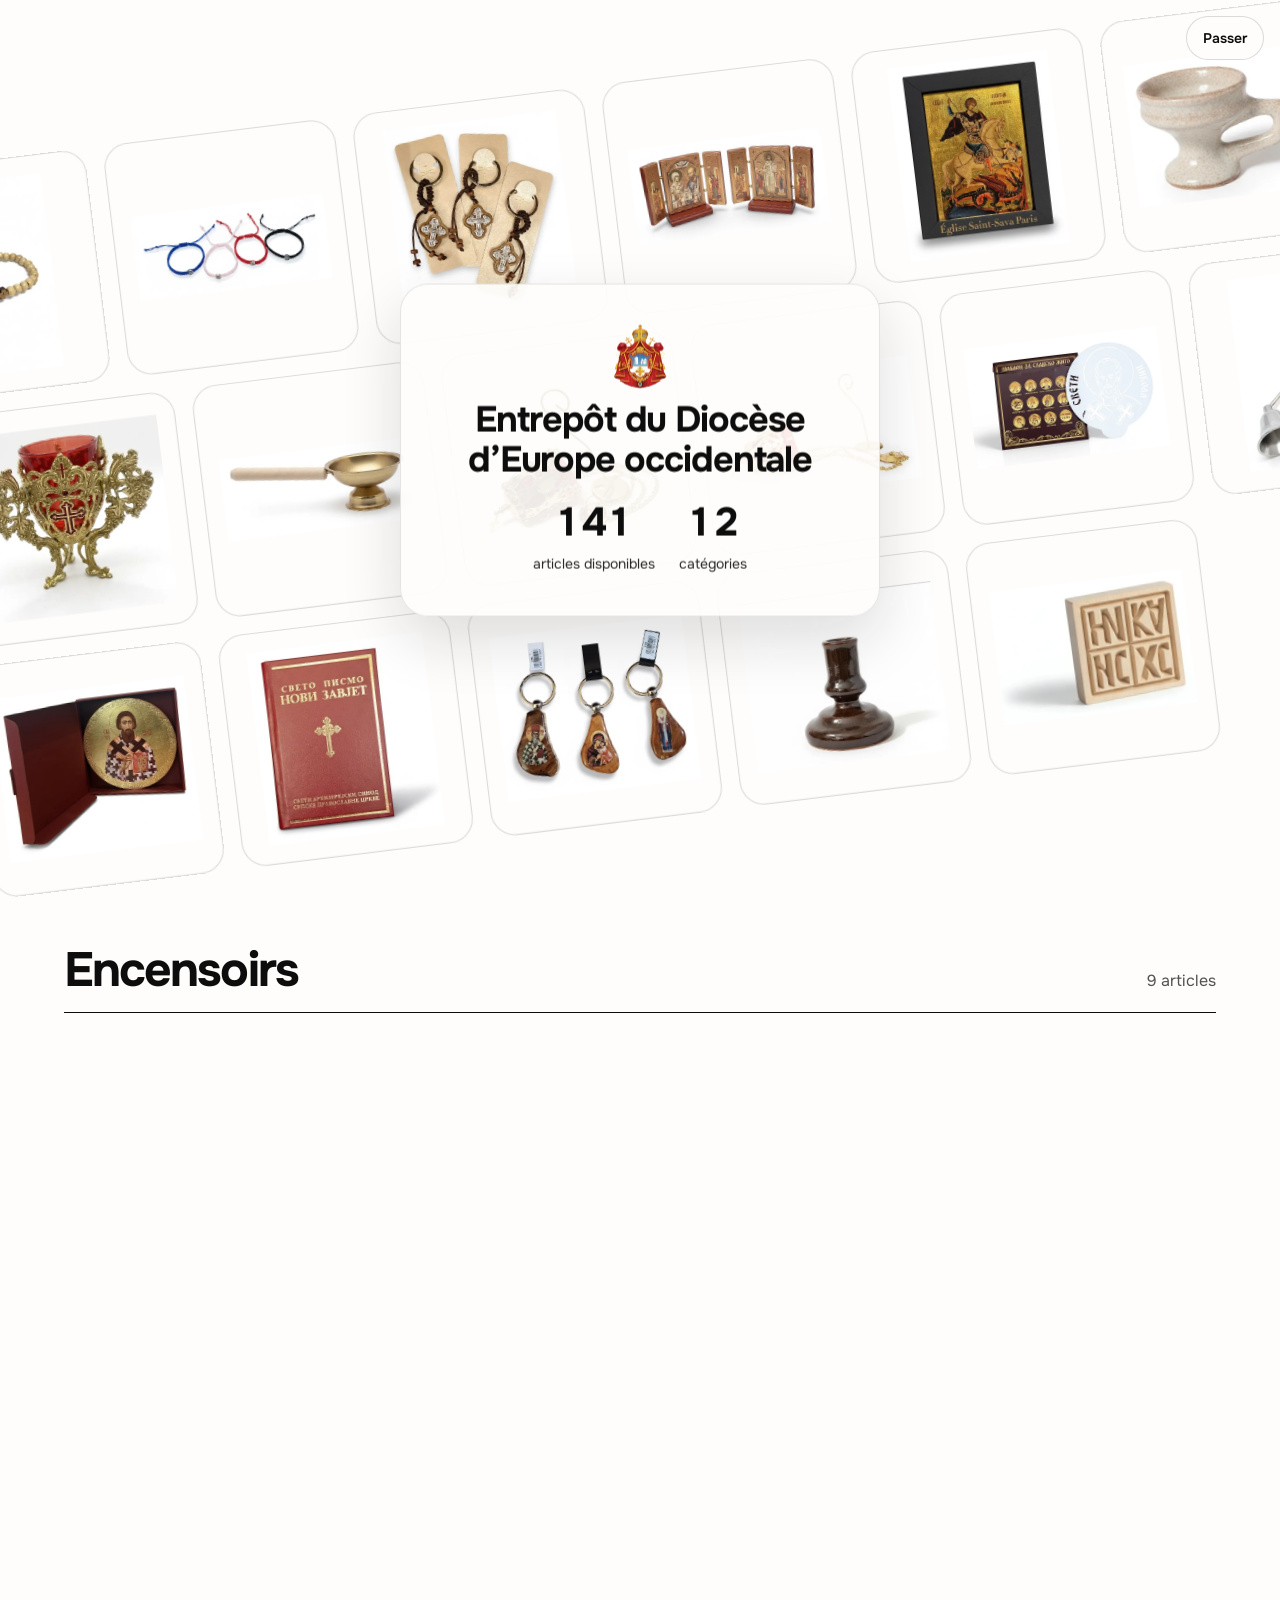
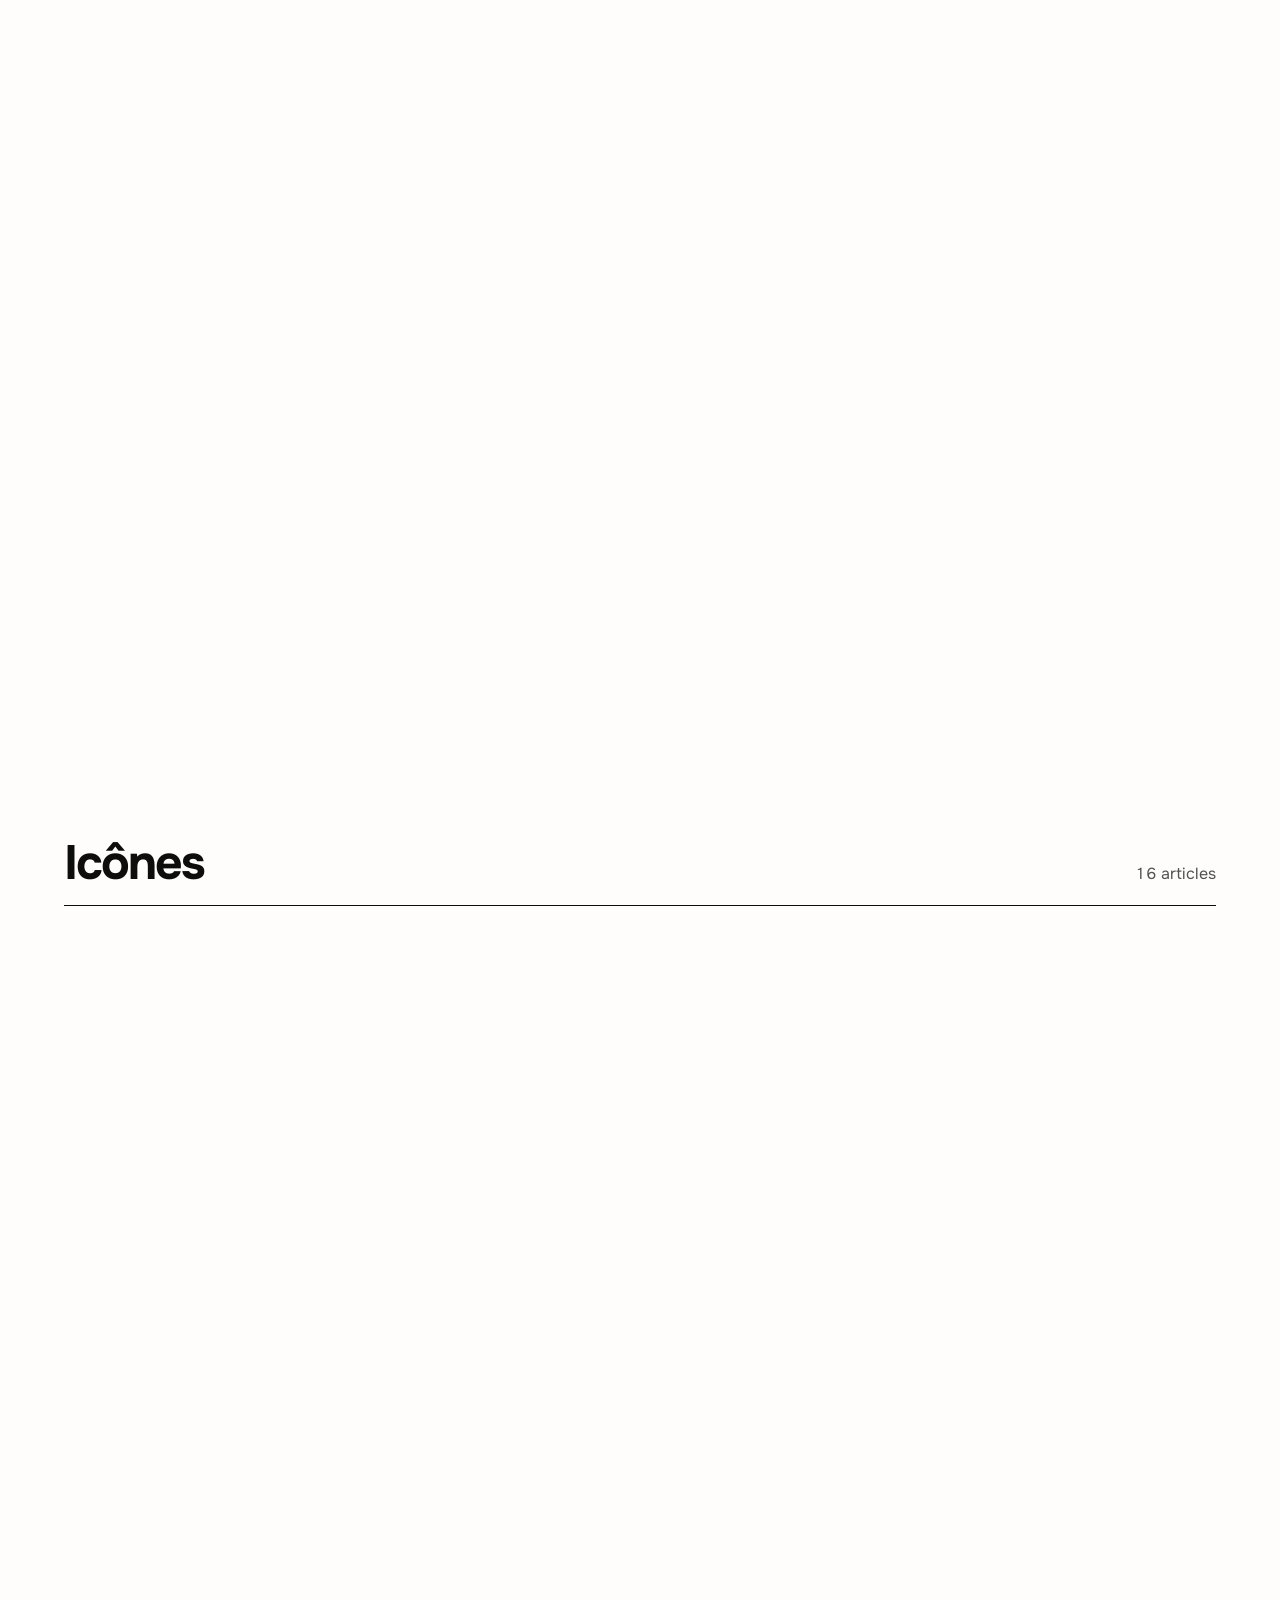
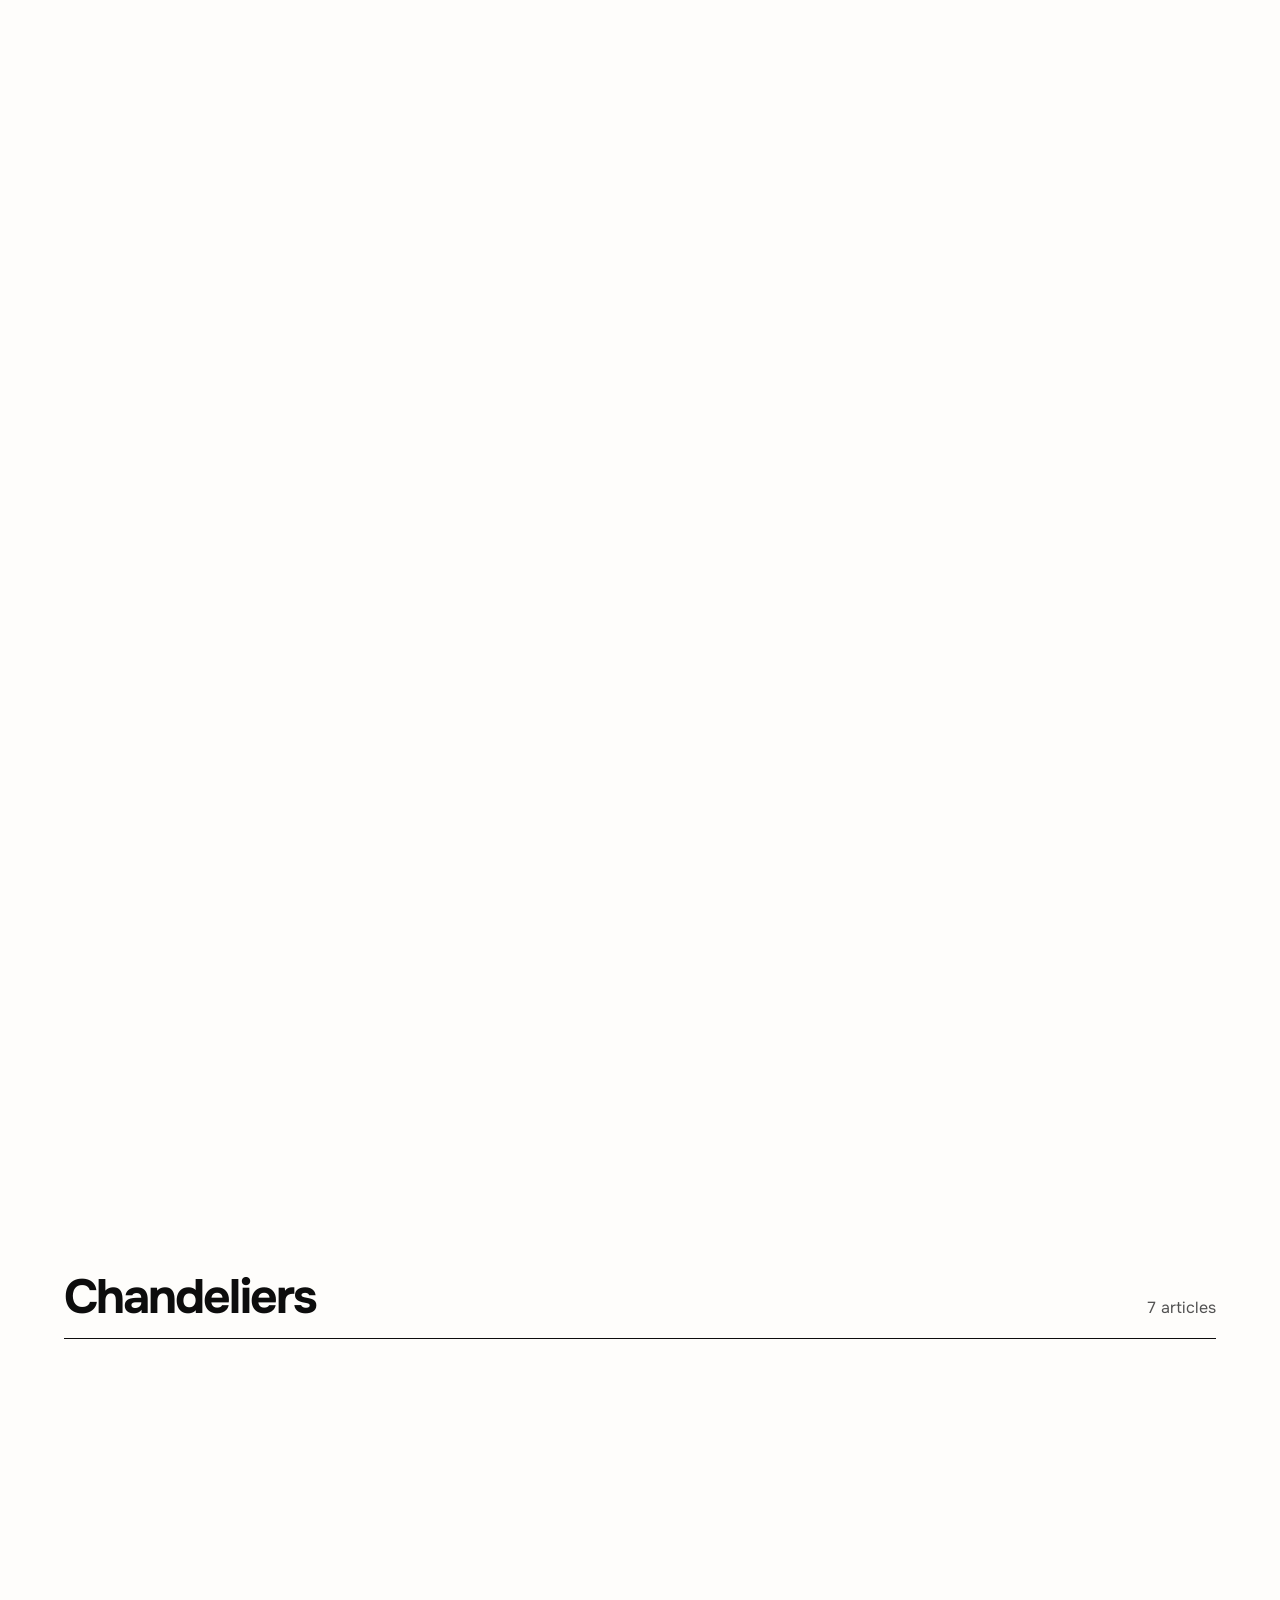
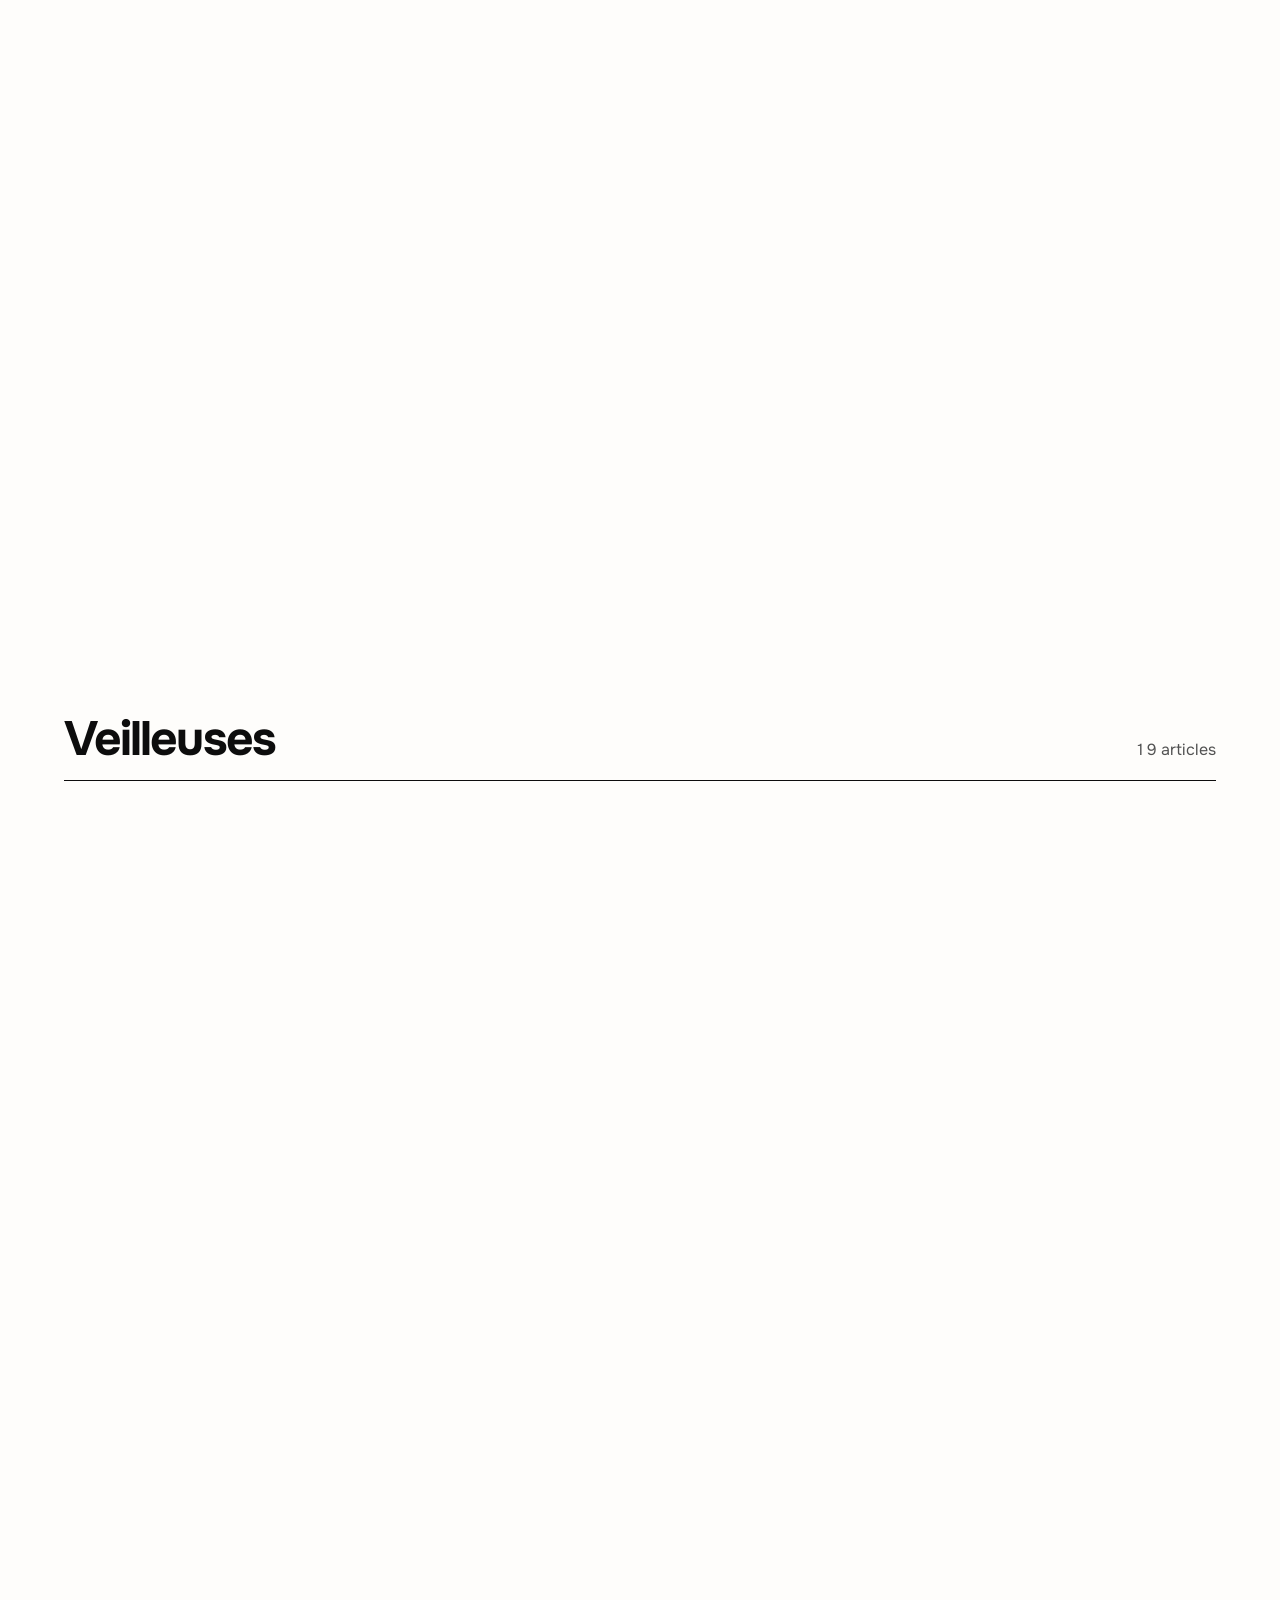
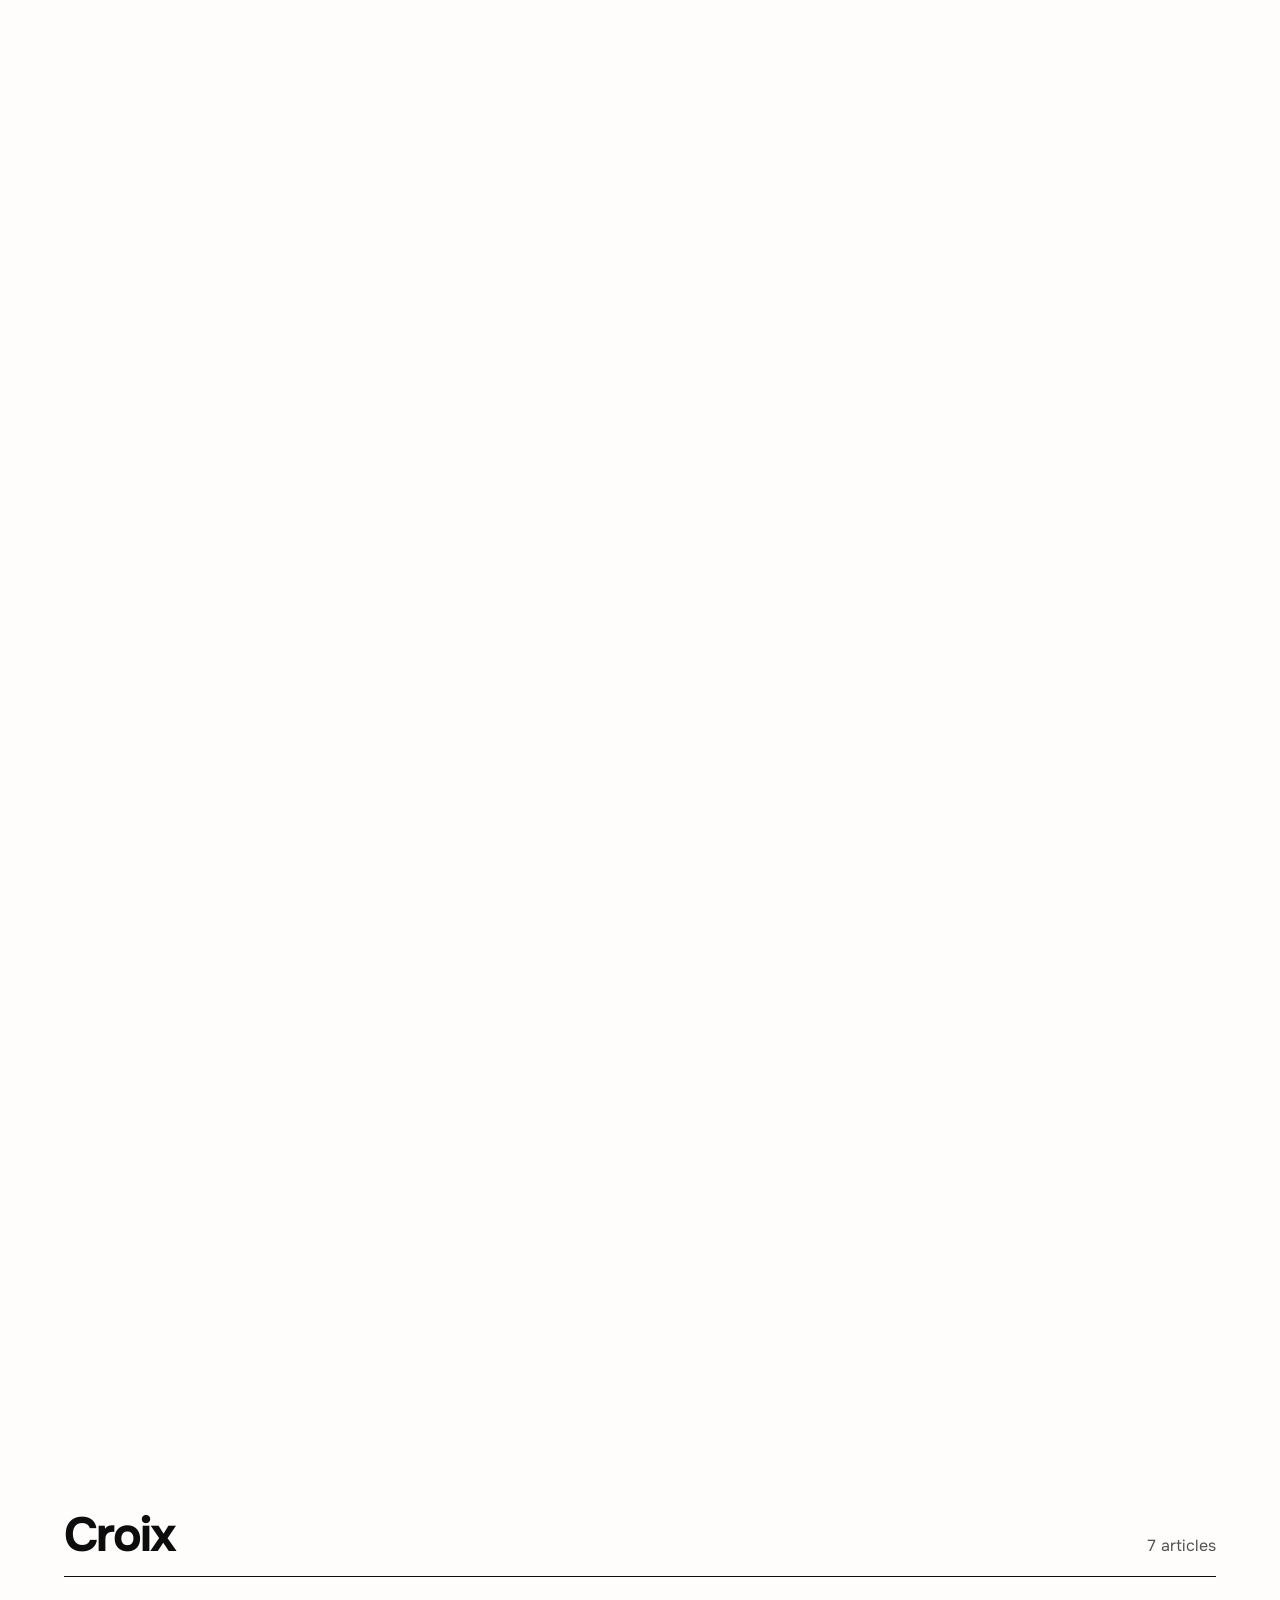
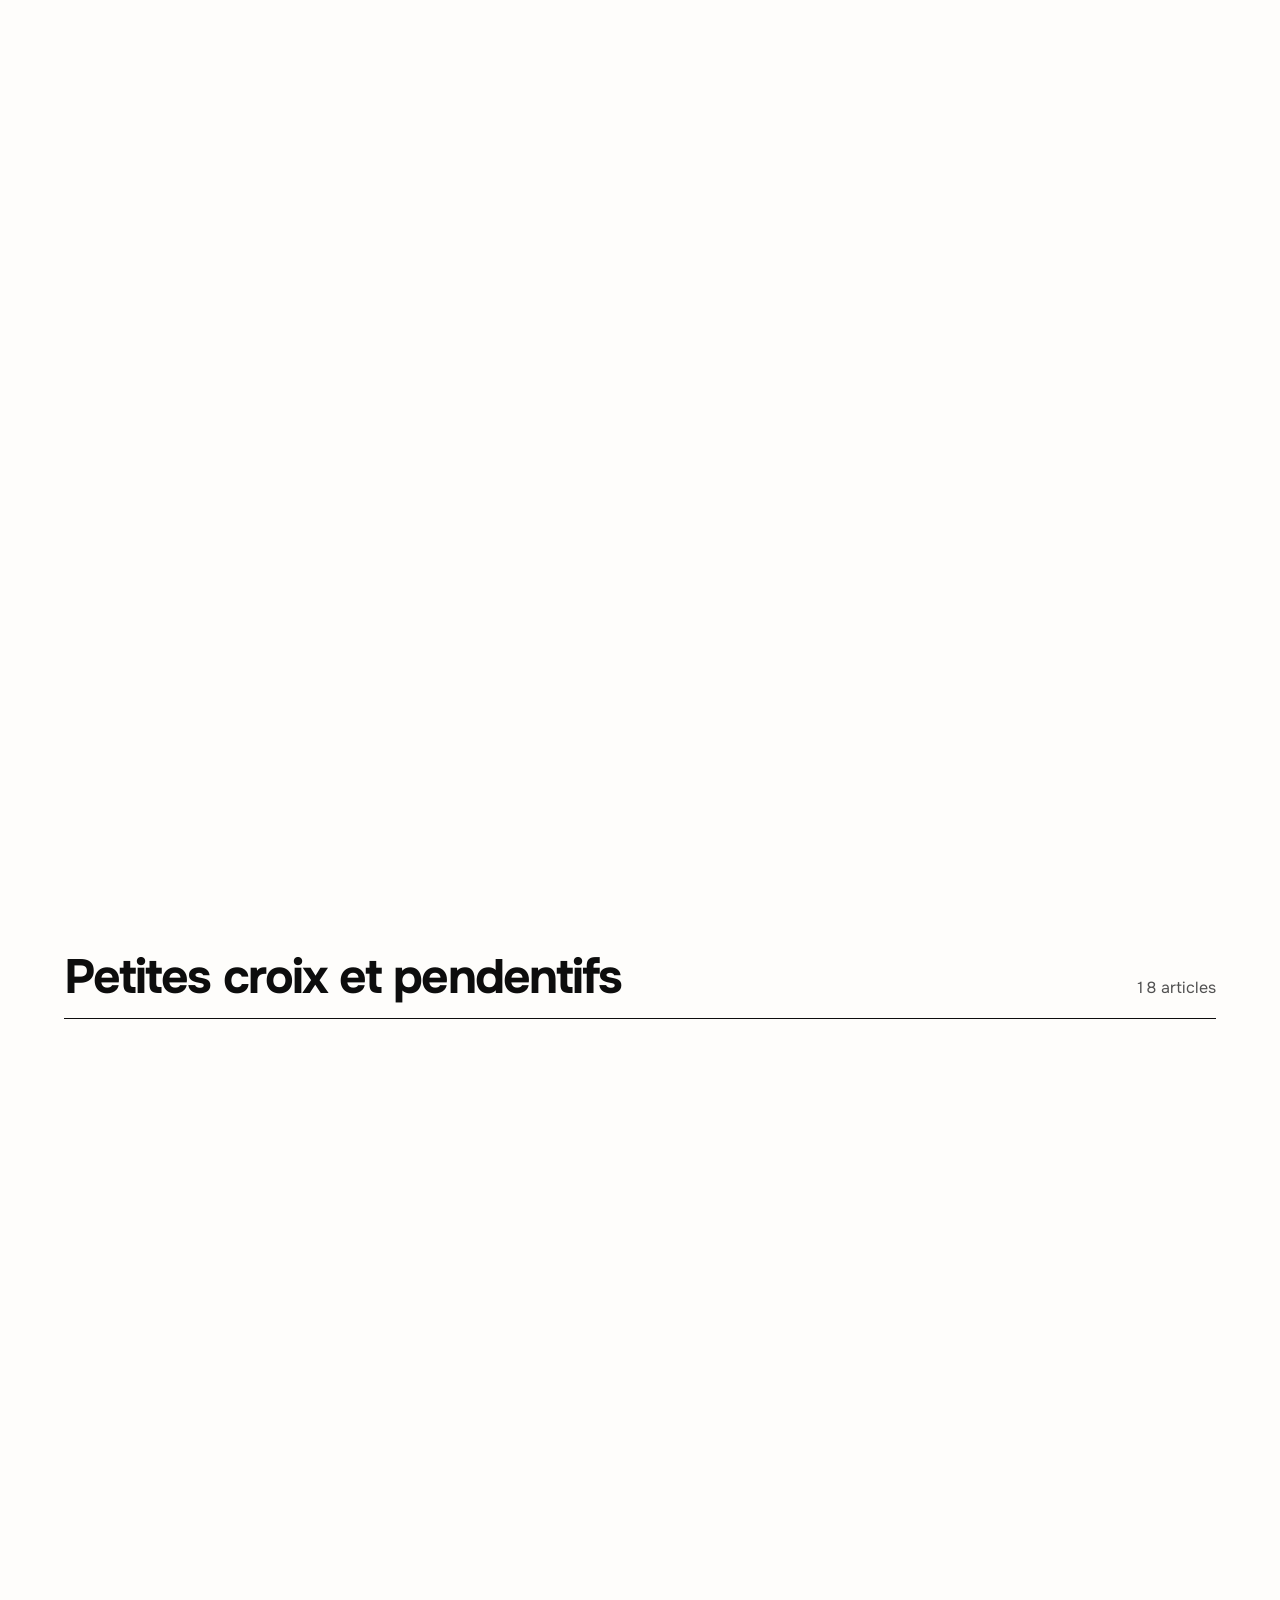
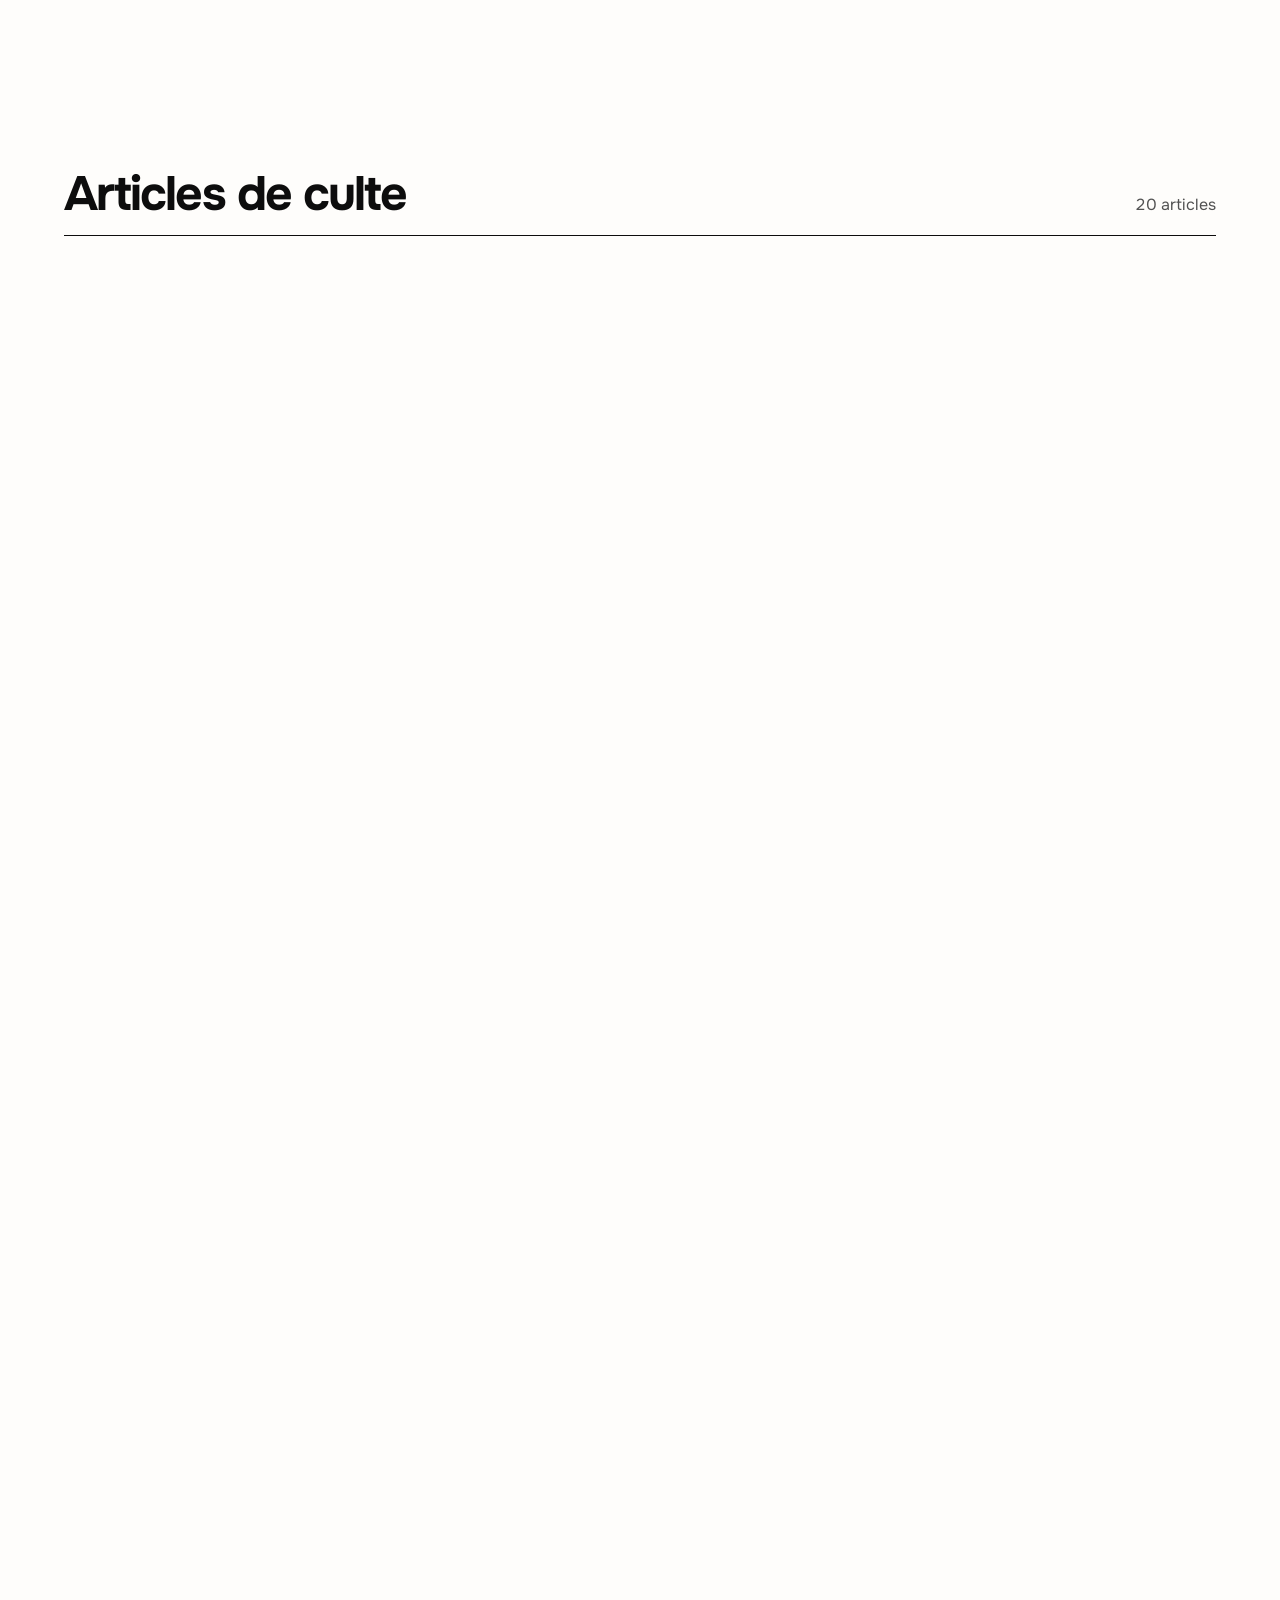
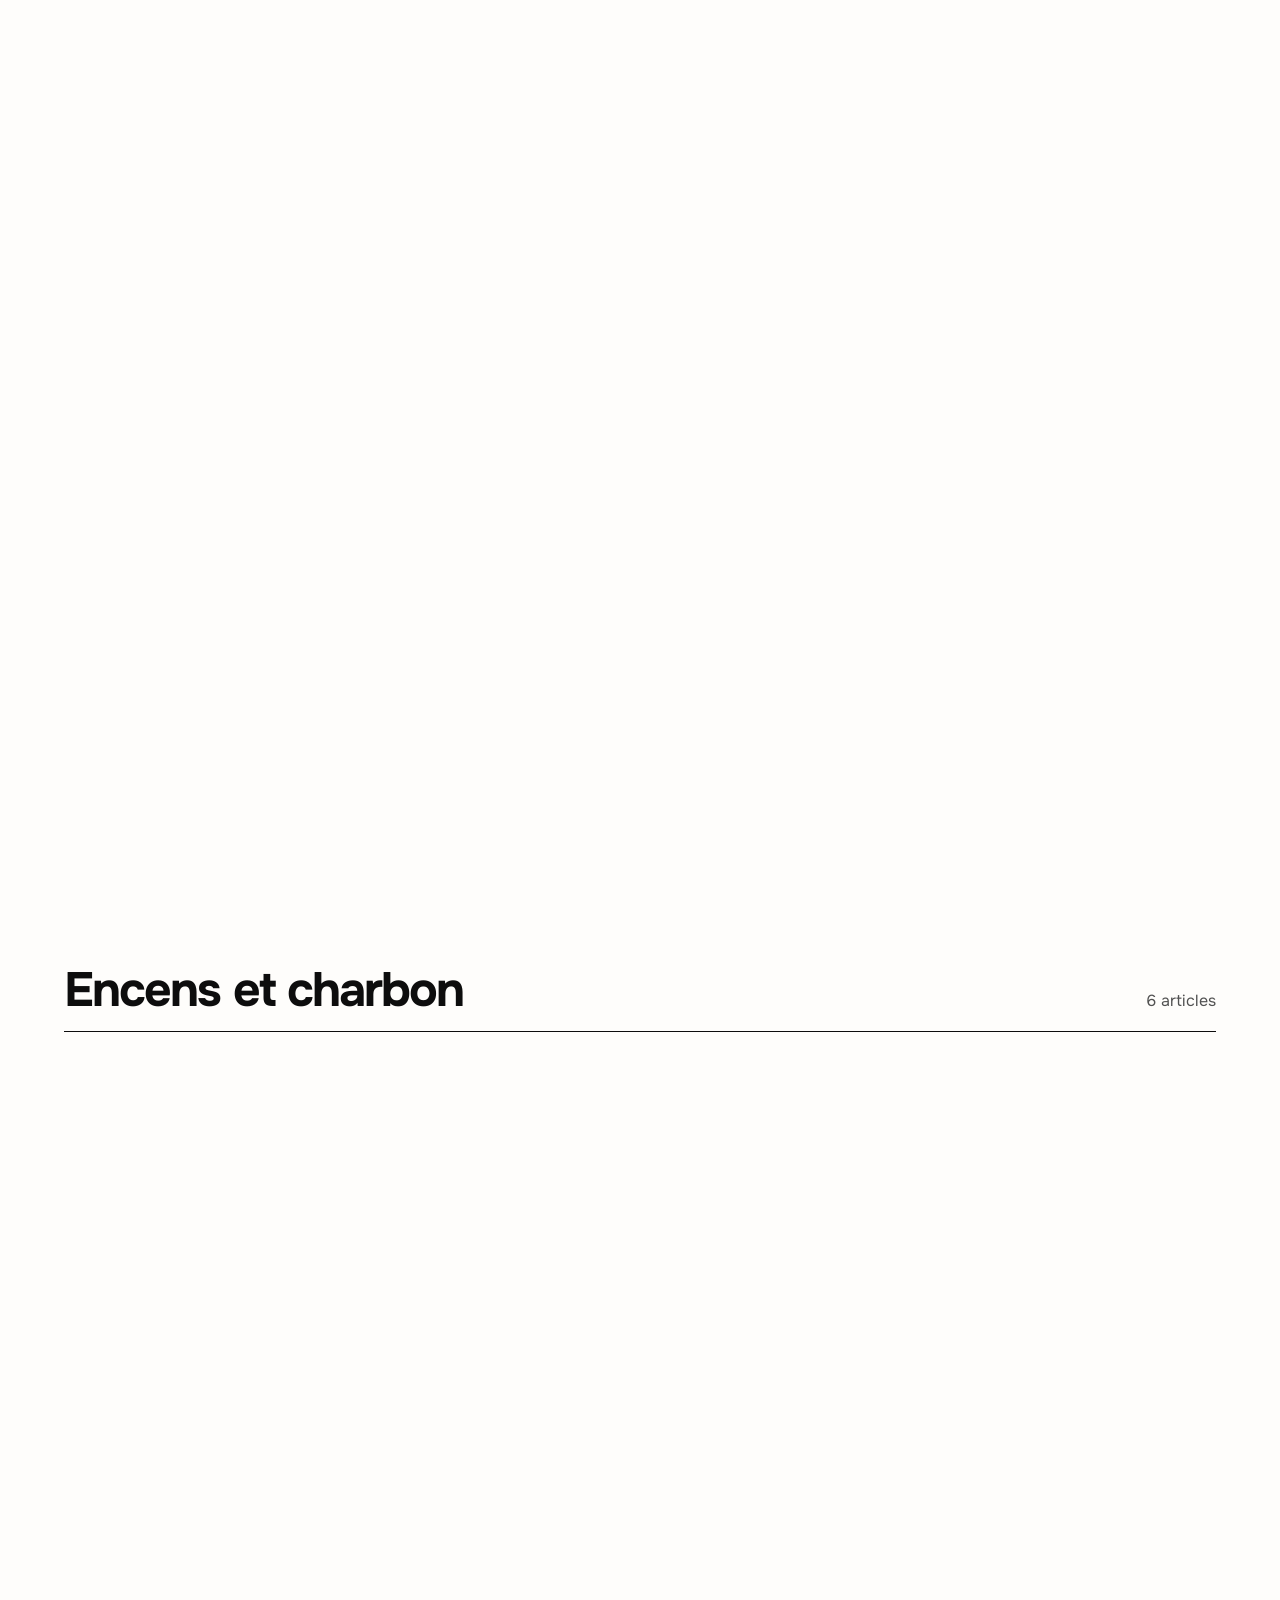
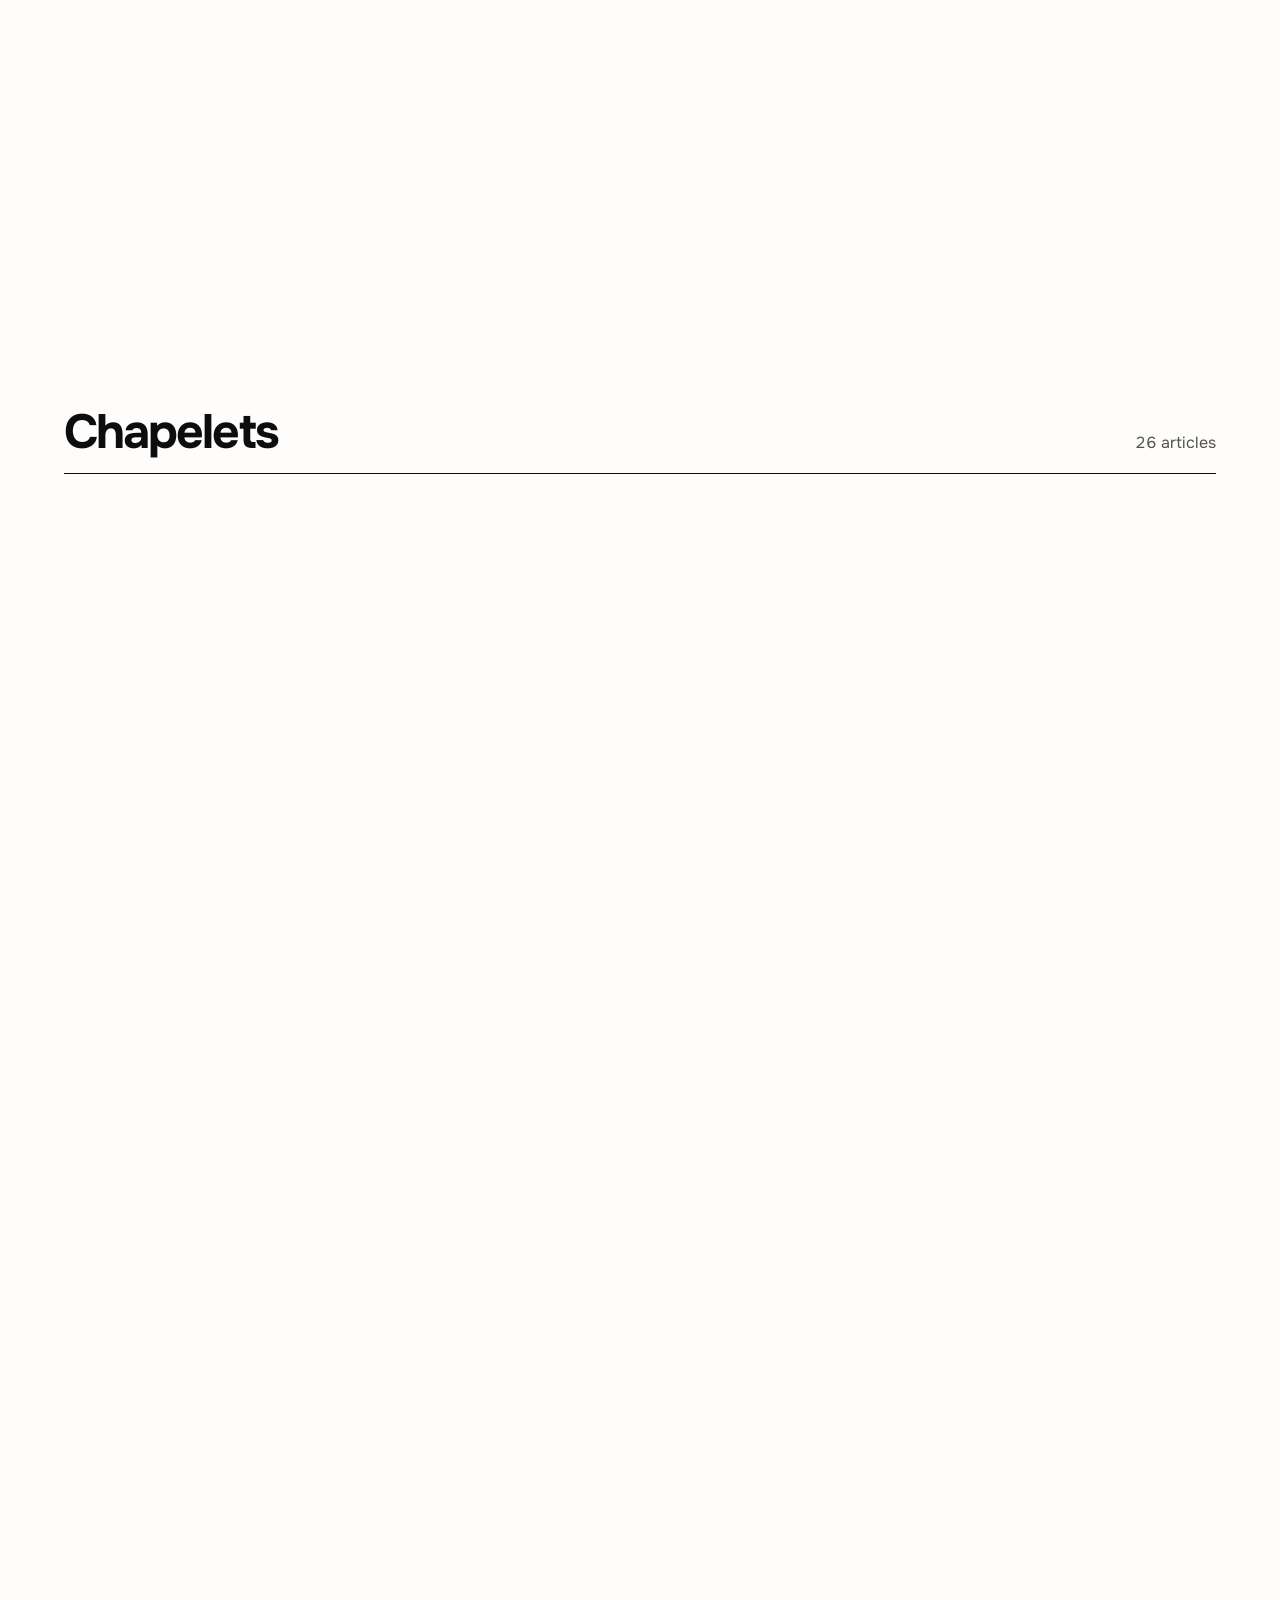
==== commit 3814e3c8: "Kartice svetaca: dugme Dodaj vise ne ispada iz kartice (redovi liste se ne sabijaju) Co-Authored-By:" ====
--- a/docs/index.html
+++ b/docs/index.html
@@ -27,7 +27,7 @@
   <link rel="apple-touch-icon" href="./apple-touch-icon.png">
   <link rel="preload" href="./assets/fonts/onest-latin-400-normal.woff2" as="font" type="font/woff2" crossorigin>
   <link rel="preload" href="./assets/fonts/onest-latin-700-normal.woff2" as="font" type="font/woff2" crossorigin>
-  <link rel="stylesheet" href="./assets/css/site.css?v=9306af22f2">
+  <link rel="stylesheet" href="./assets/css/site.css?v=2987fdbb82">
   <link rel="preconnect" href="https://ivzzhtaksdwbhhioilsn.supabase.co" crossorigin>
   <script>document.documentElement.className = 'js';
   // Opening intro: hide the page until app.js takes over, so the catalogue never flashes first.
--- a/docs/assets/css/site.css
+++ b/docs/assets/css/site.css
@@ -468,8 +468,8 @@
 .opts { display: grid; gap: var(--space-sm); }
 .opts[hidden], .opt[hidden] { display: none; }
 .opts__head { max-width: none; font: 600 var(--text-md)/1.3 var(--font-body); letter-spacing: 0; }
-.opts__list { display: grid; grid-template-columns: repeat(auto-fill, minmax(10.5rem, 1fr)); gap: var(--space-xs); margin: 0; padding: 0; list-style: none; }
-.opt { display: flex; flex-direction: column; justify-content: space-between; gap: var(--space-xs); min-height: 6.5rem; padding: var(--space-sm); border: var(--rule-hair) solid var(--color-rule); border-radius: 12px; background: var(--color-paper); }
+.opts__list { display: grid; grid-template-columns: repeat(auto-fill, minmax(10.5rem, 1fr)); grid-auto-rows: max-content; align-content: start; gap: var(--space-xs); margin: 0; padding: 0; list-style: none; }
+.opt { display: flex; flex-direction: column; justify-content: space-between; gap: var(--space-xs); min-height: 6.5rem; min-width: 0; padding: var(--space-sm); border: var(--rule-hair) solid var(--color-rule); border-radius: 12px; background: var(--color-paper); }
 .opt__text { display: grid; gap: var(--space-3xs); min-width: 0; }
 .opt__name { font-weight: 600; line-height: 1.3; text-wrap: balance; }
 .opt__code { color: var(--color-muted); font-size: var(--text-sm); }
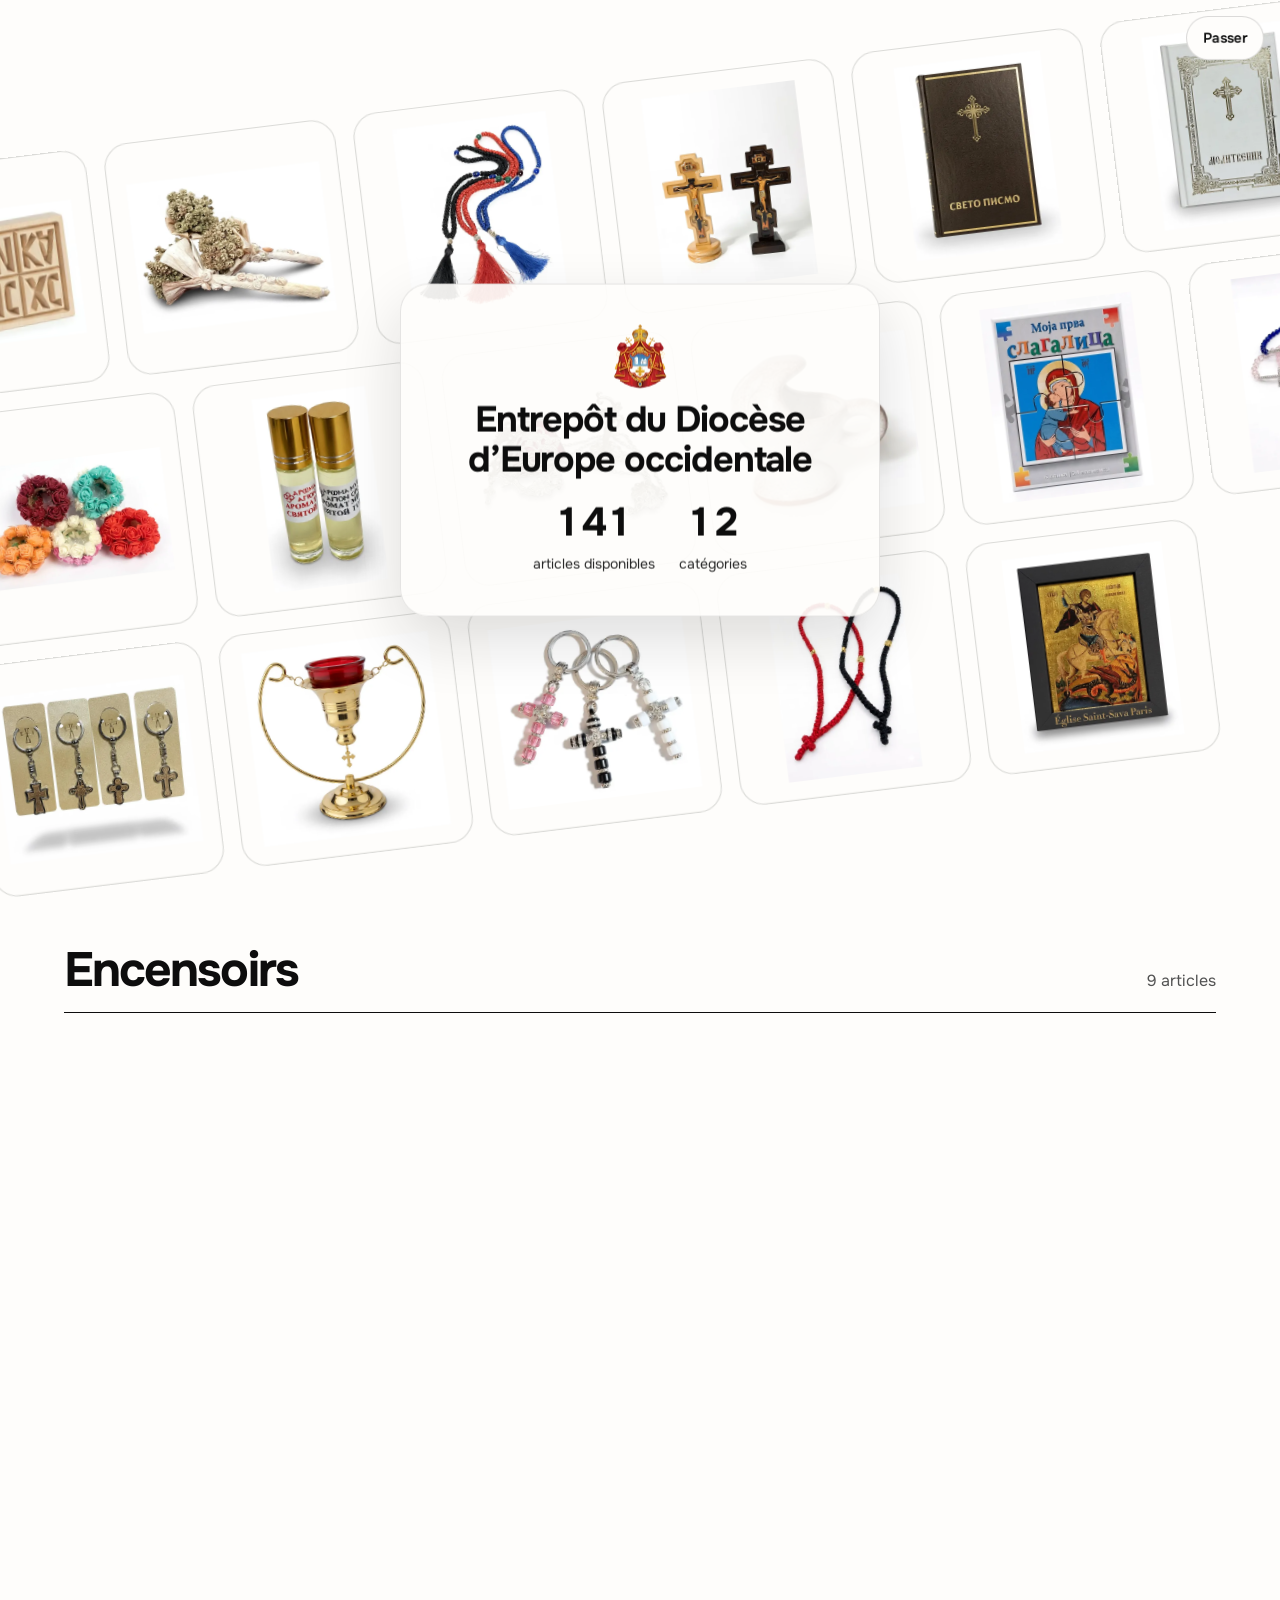
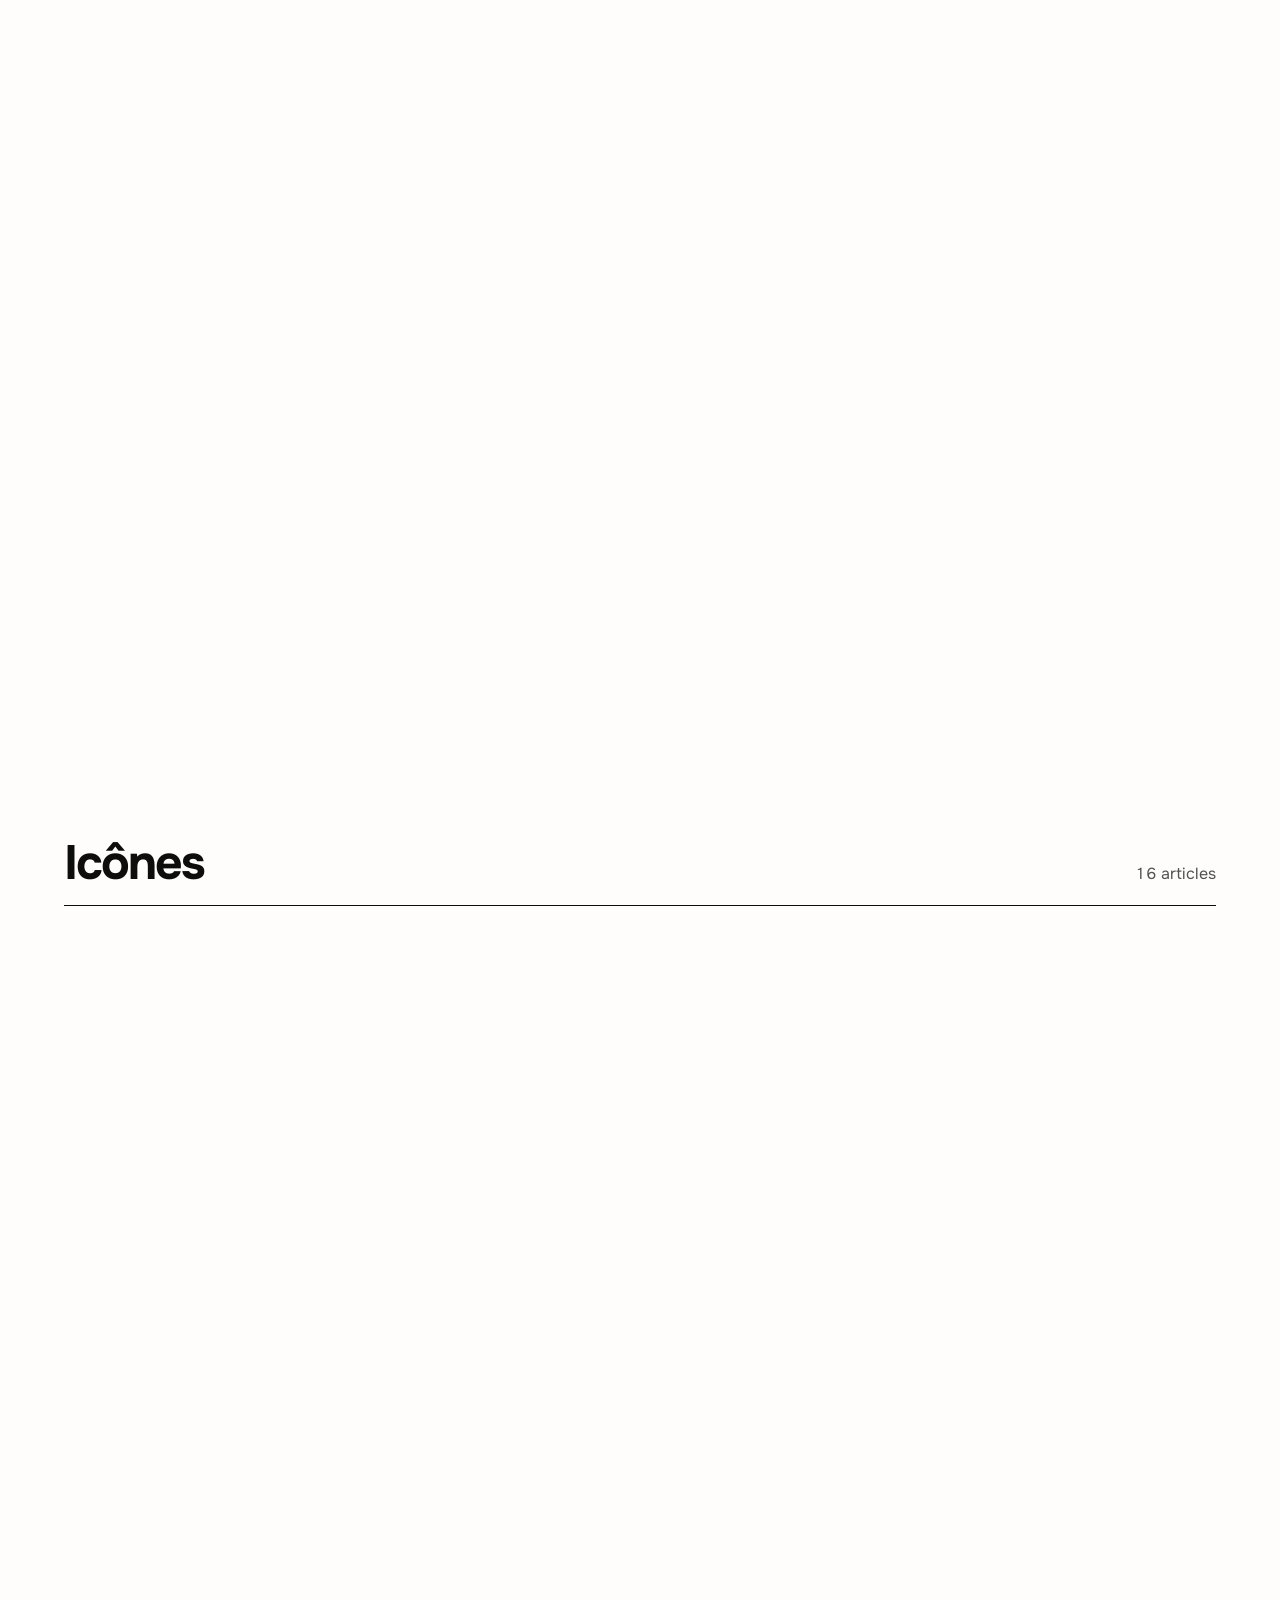
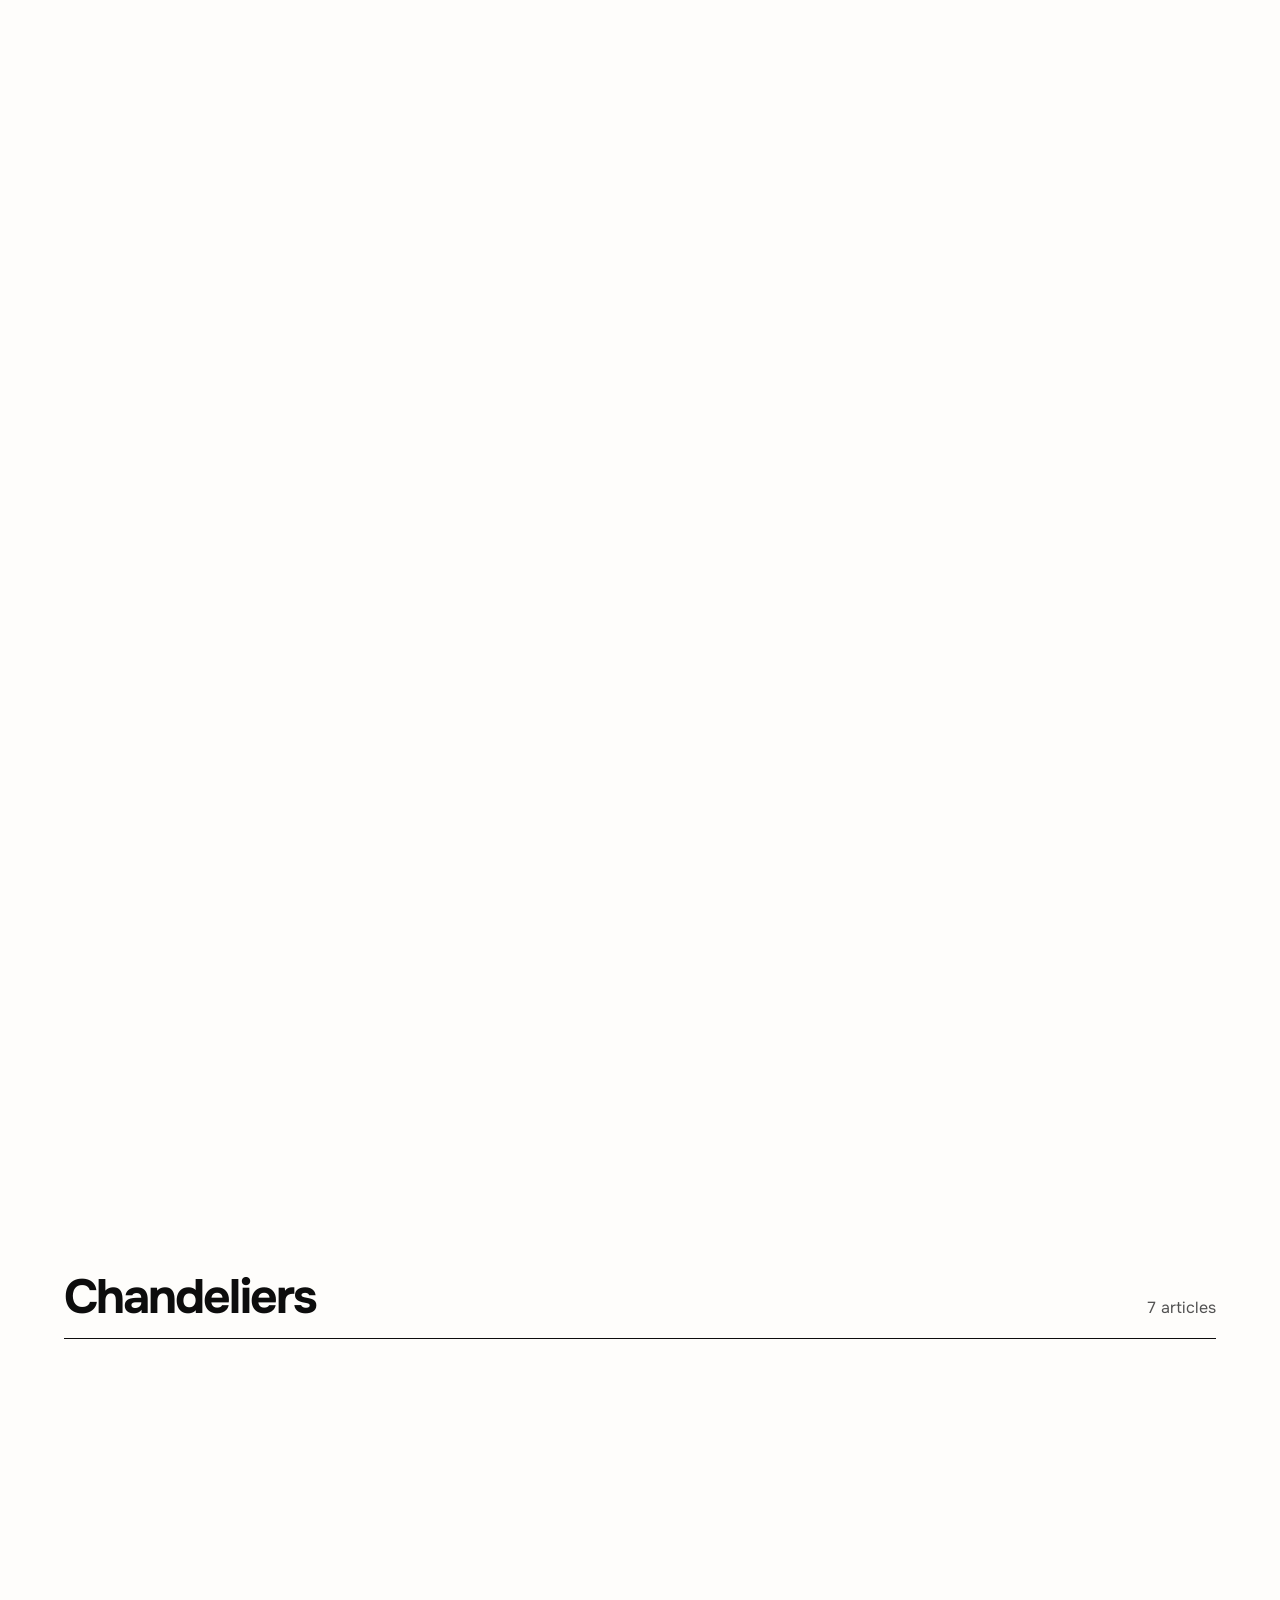
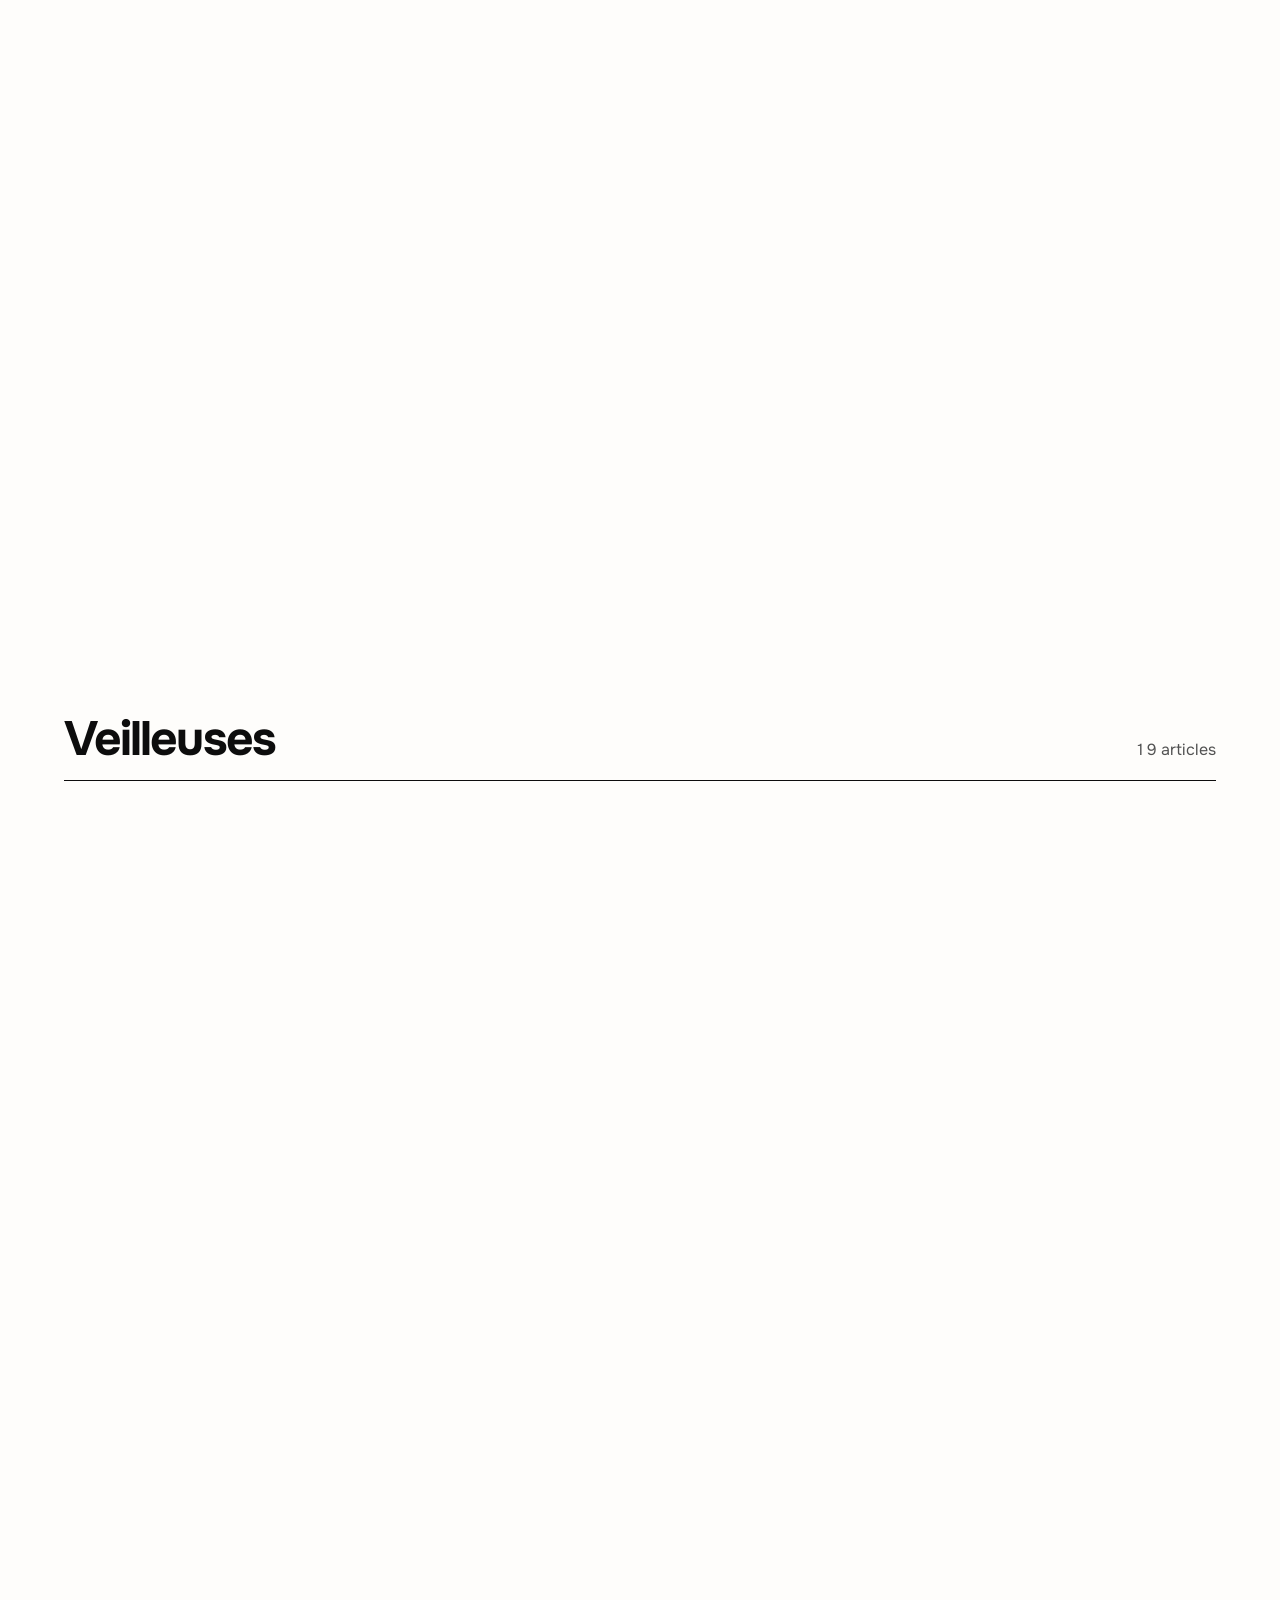
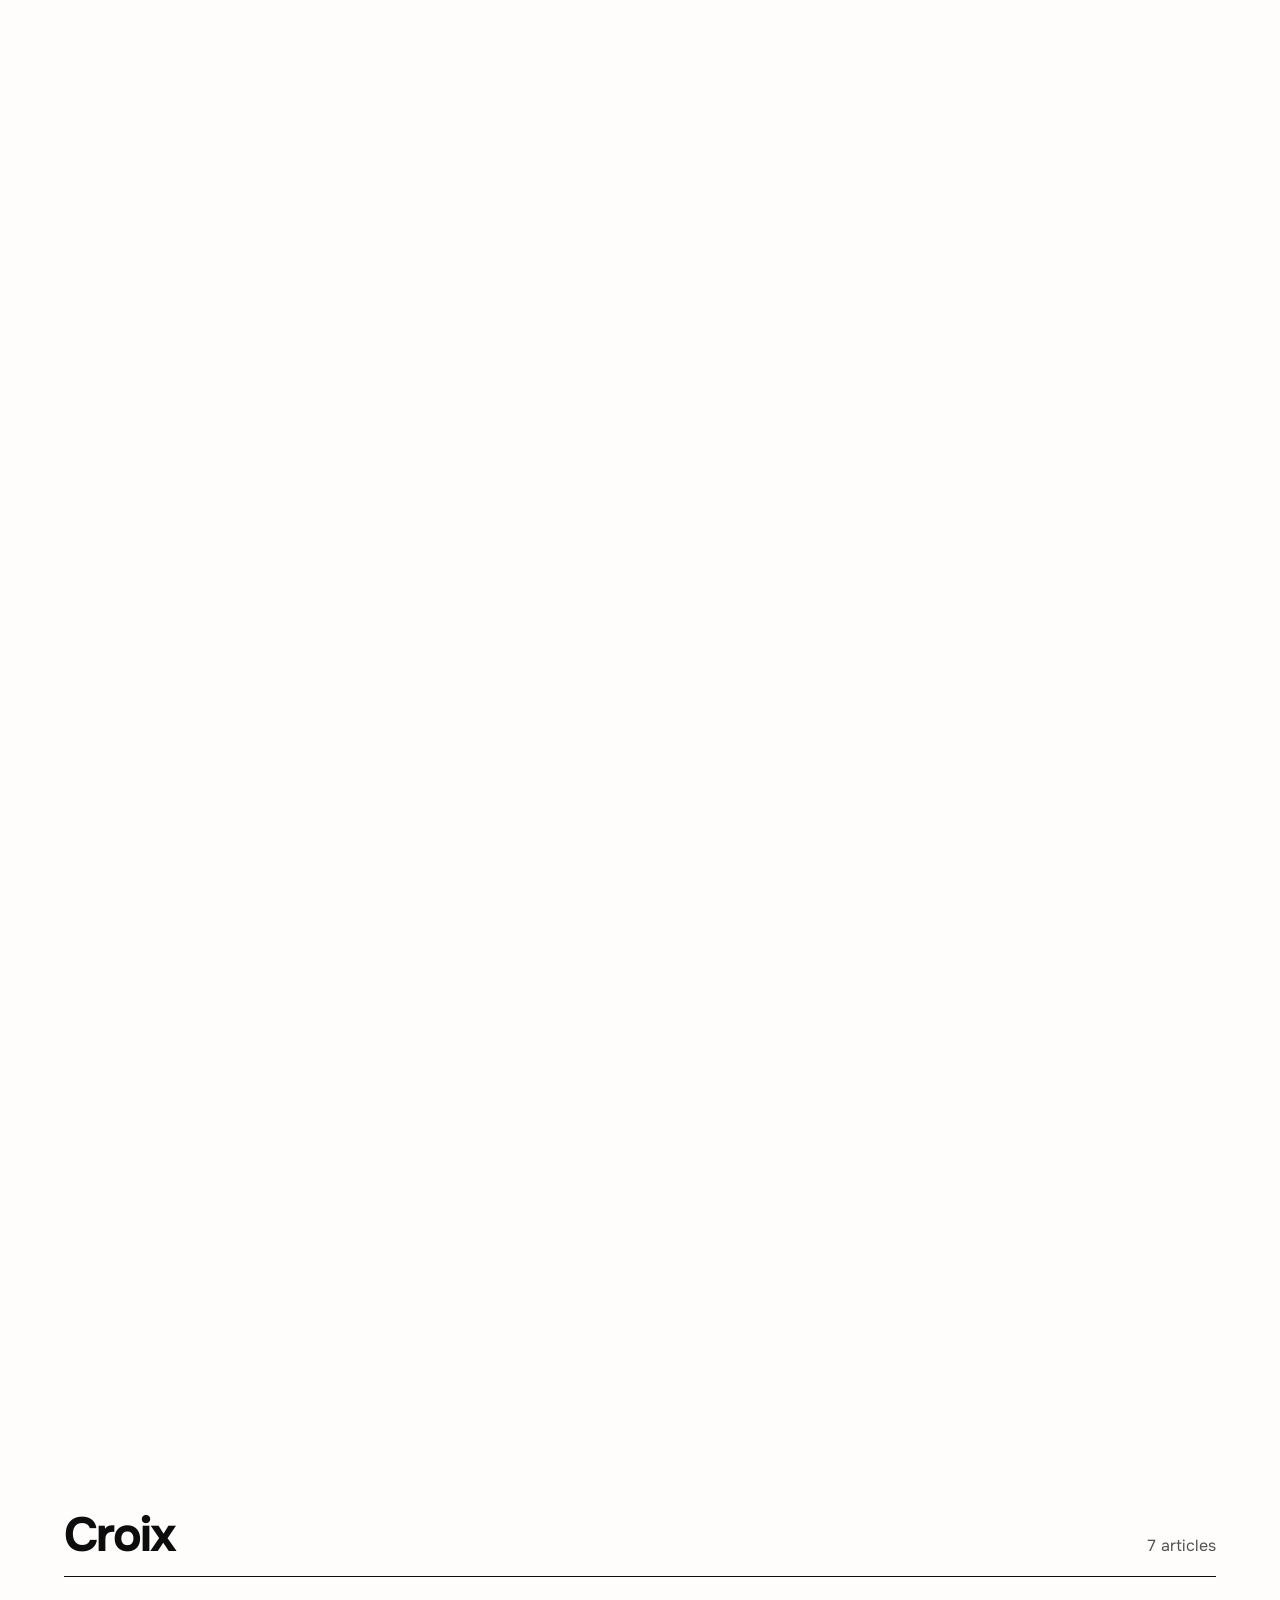
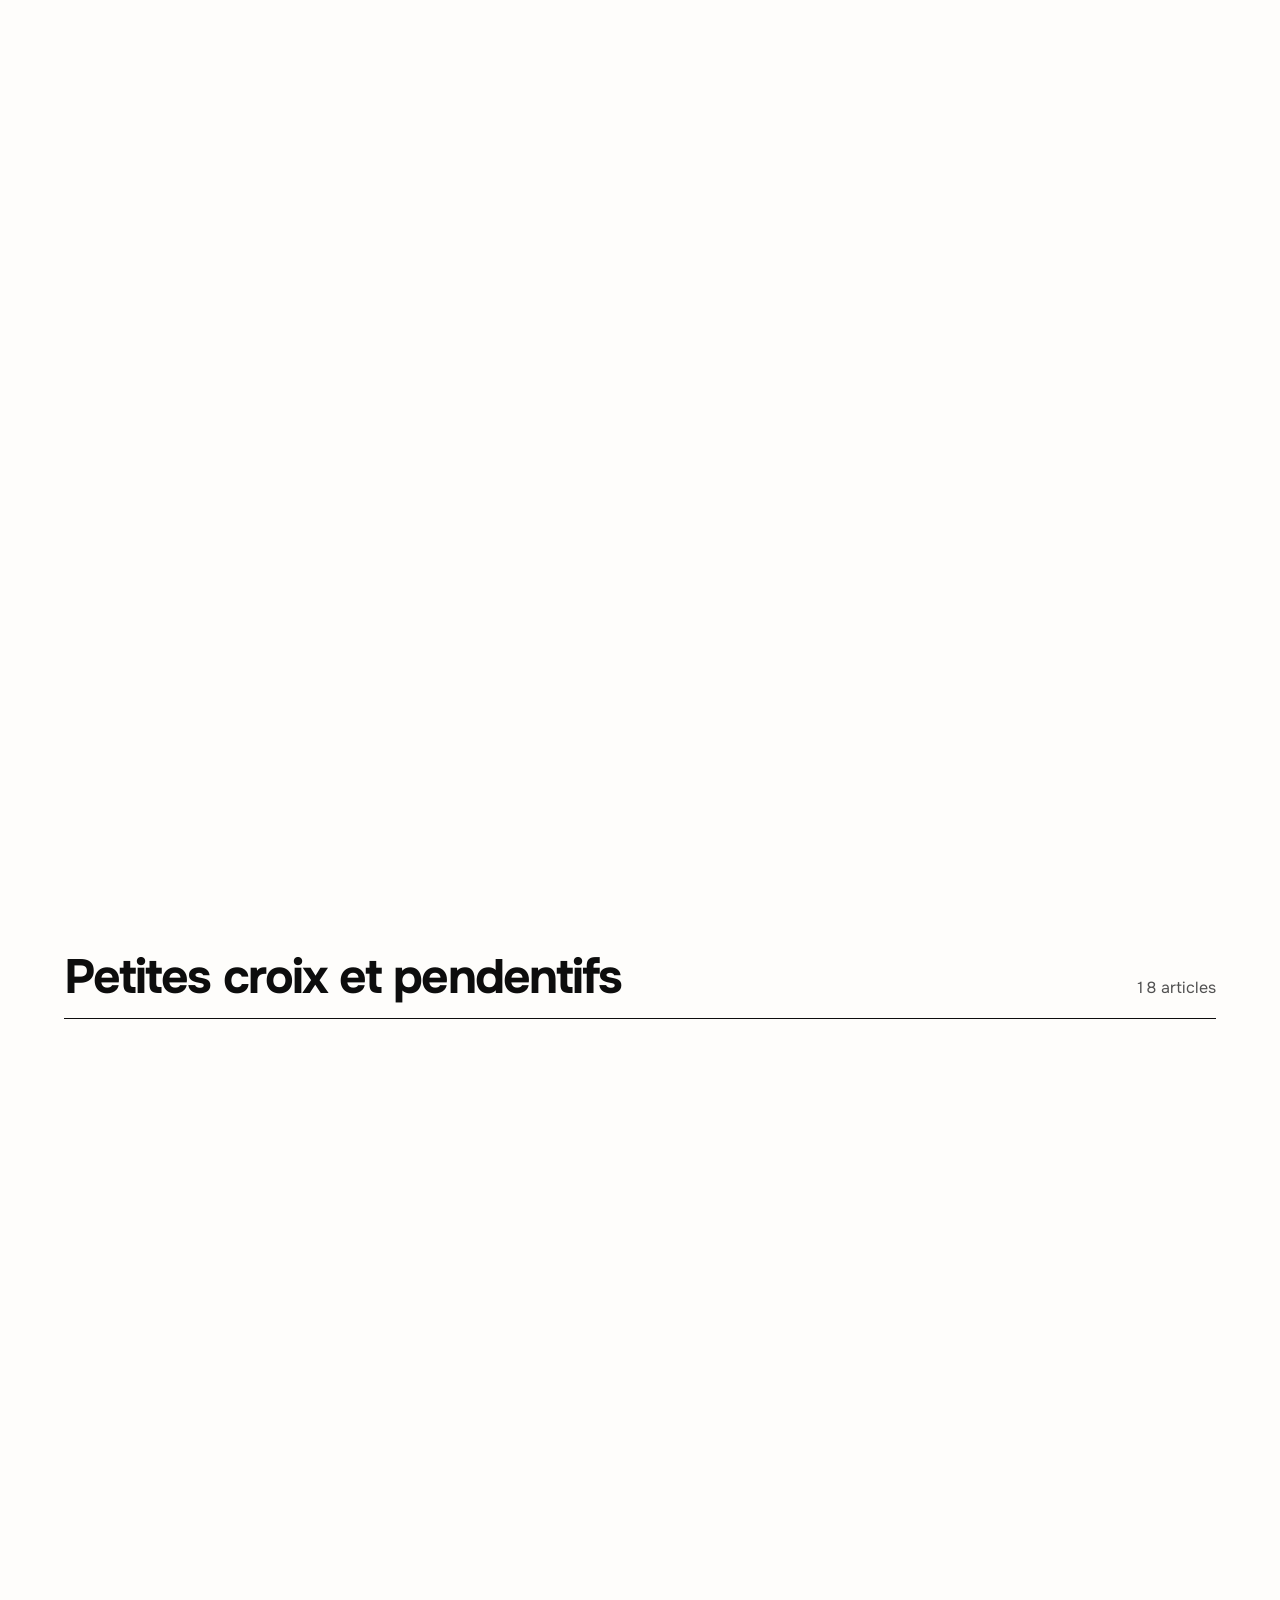
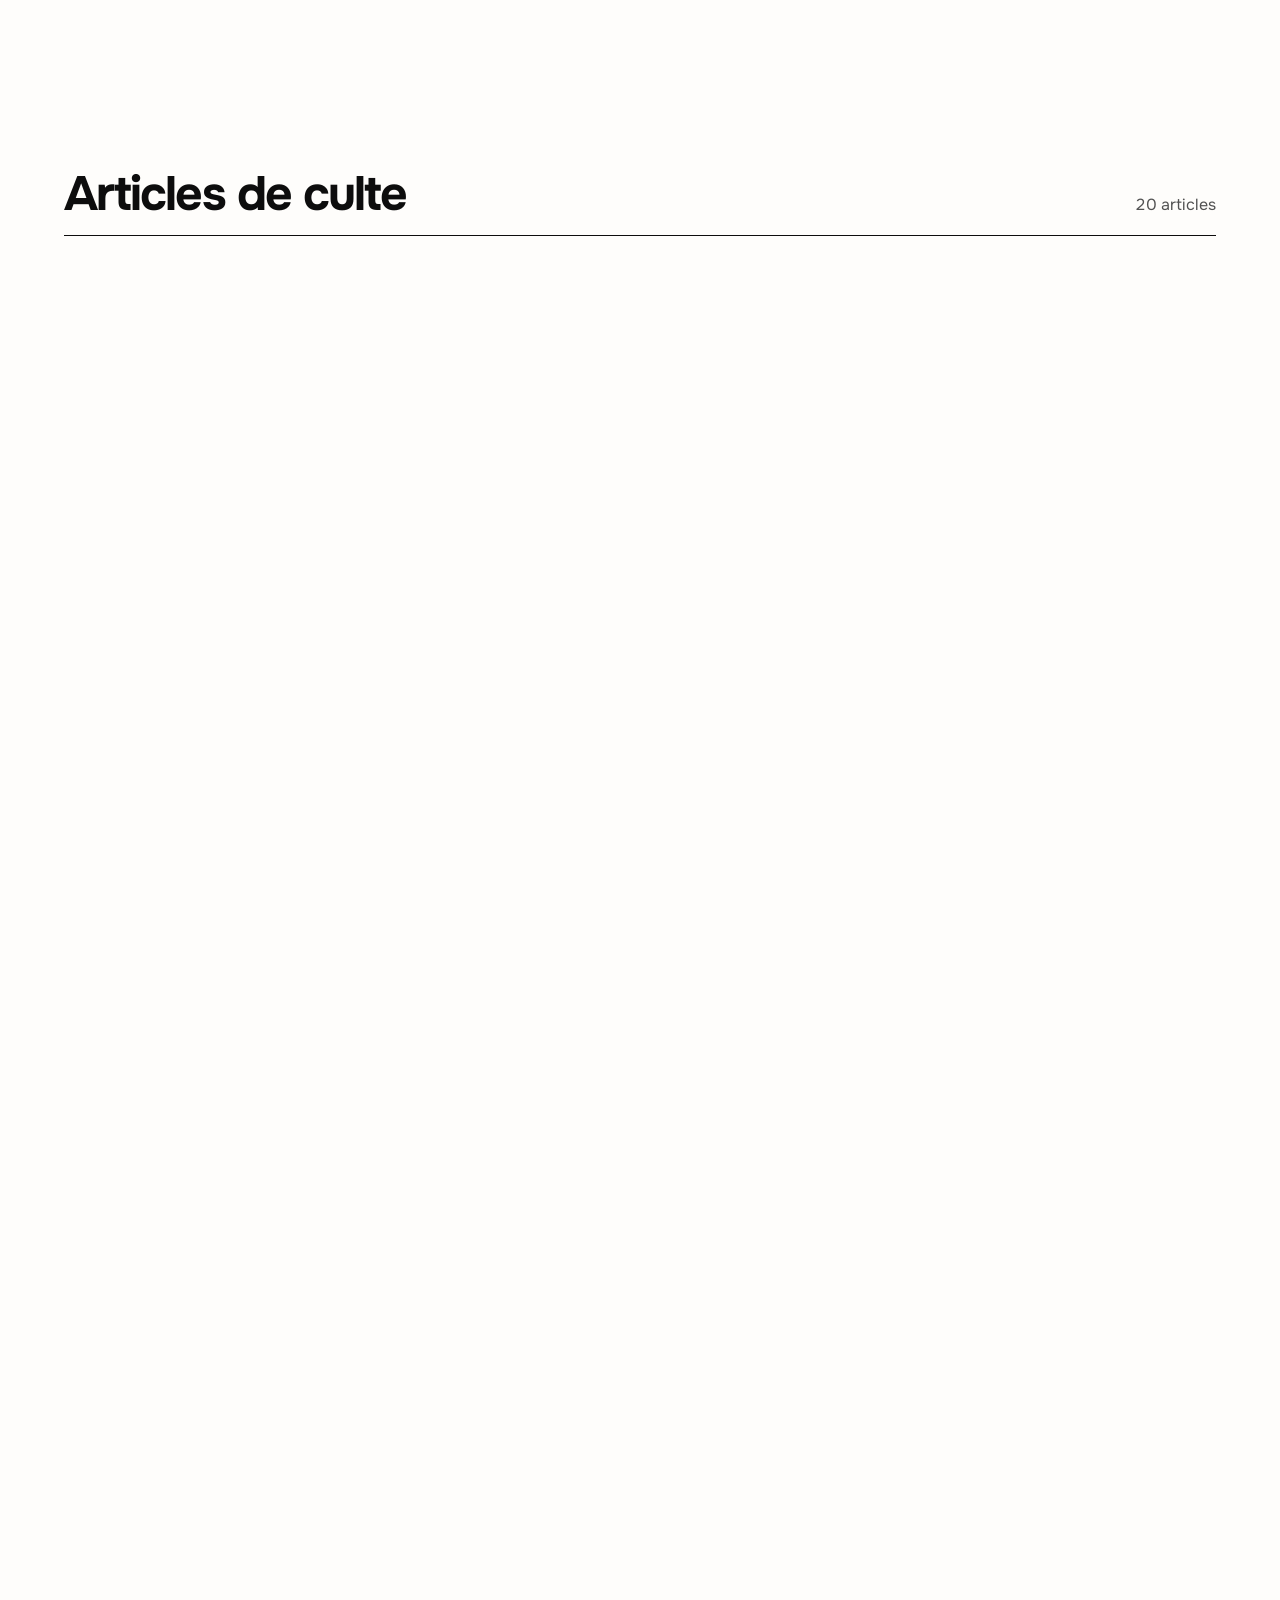
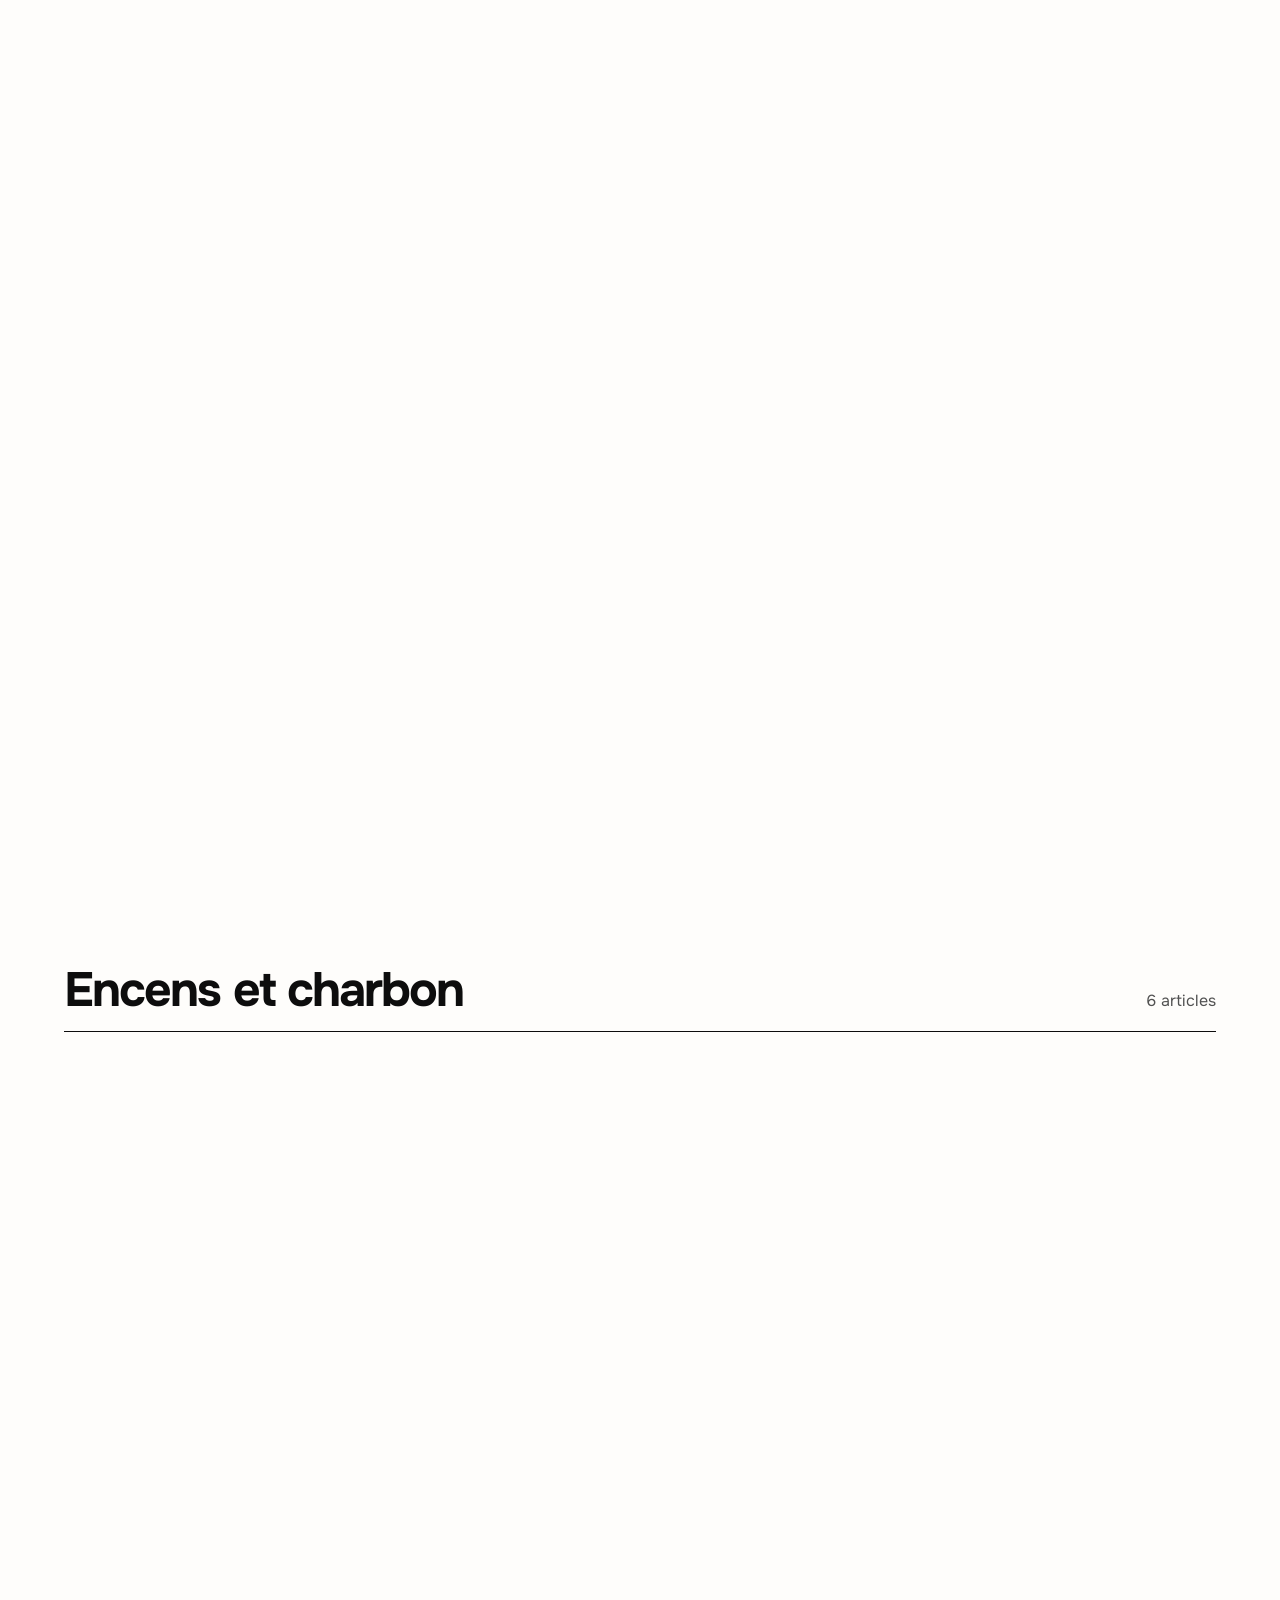
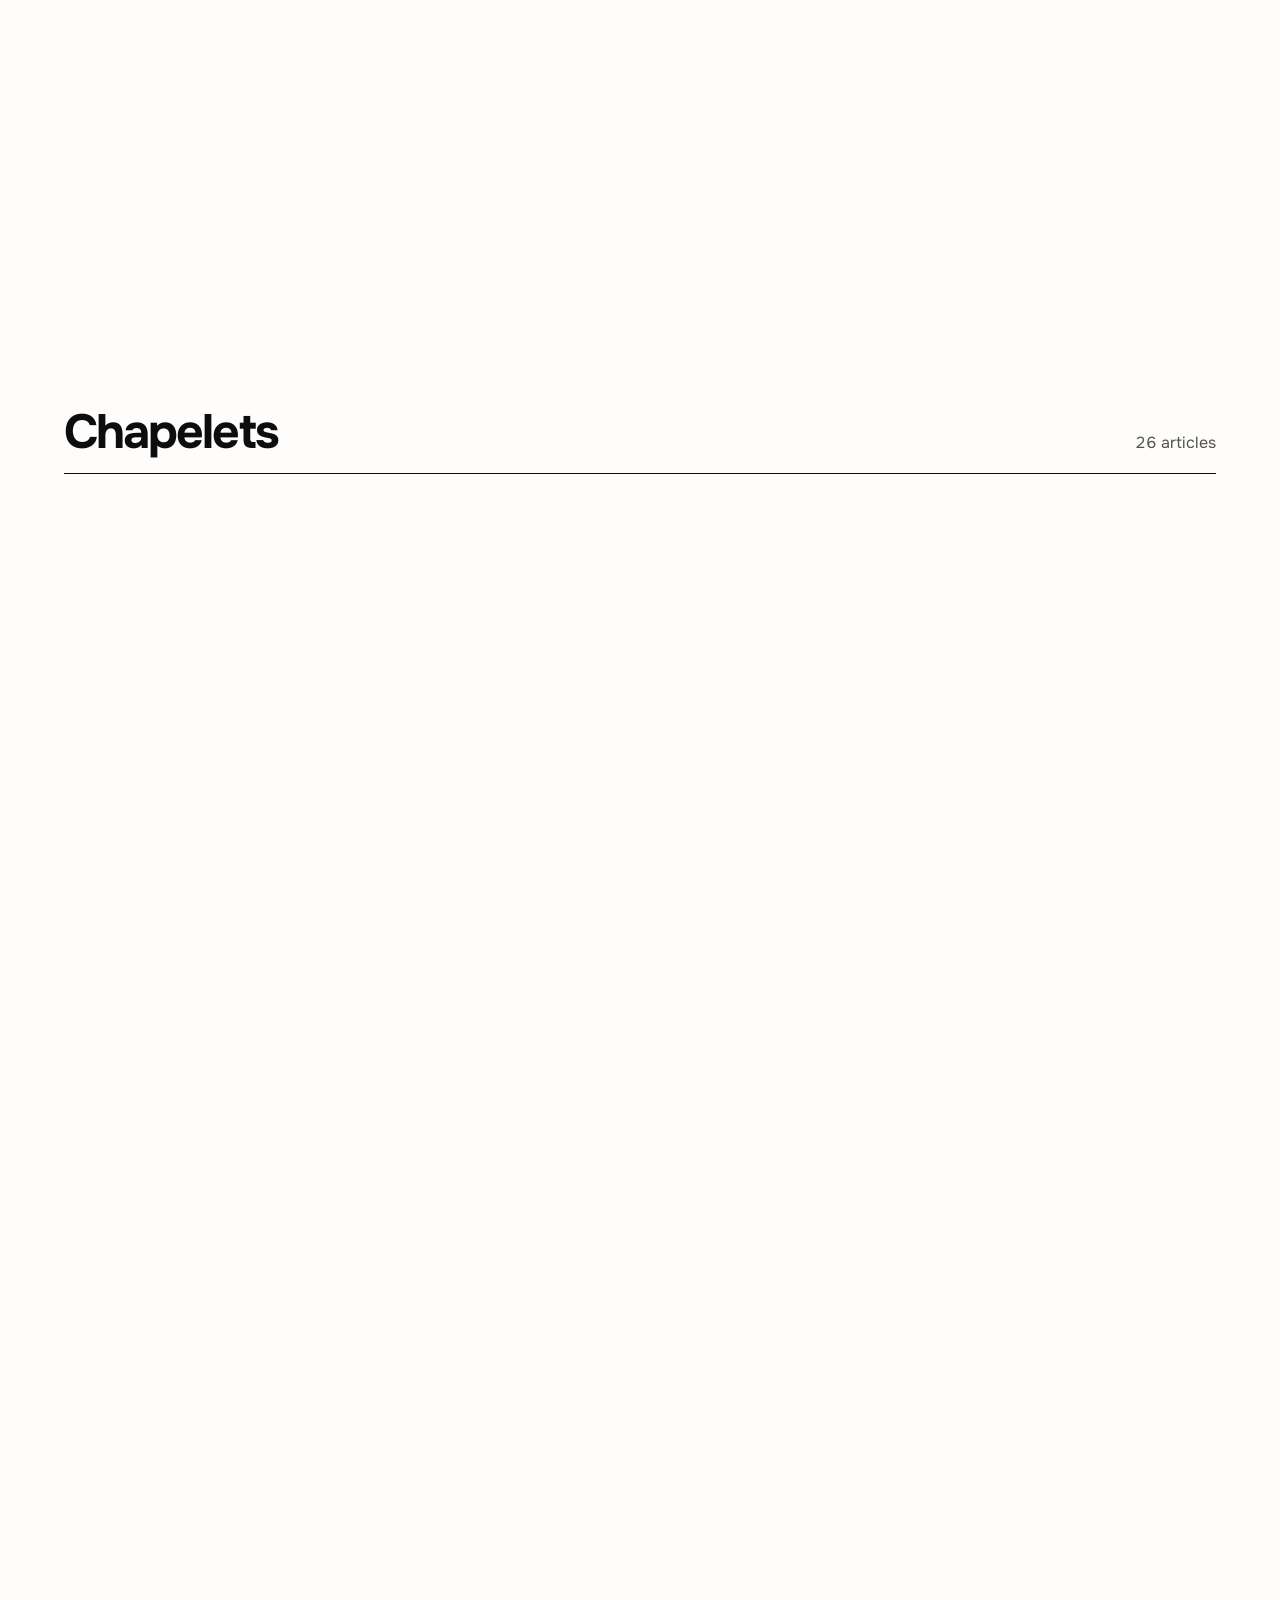
==== commit dc302a27: "Sačuvani podaci porudžbine vezani za mejl: drugi nalog na istom pregledaču ne nasleđuje tuđe ime, te" ====
--- a/docs/index.html
+++ b/docs/index.html
@@ -1516,6 +1516,6 @@
   <button class="fab" type="button" data-open-list hidden aria-label="Ma liste"><svg width="26" height="26" viewBox="0 0 24 24" fill="none" stroke="currentColor" stroke-width="1.8" stroke-linecap="round" stroke-linejoin="round" aria-hidden="true"><path d="M2.5 3.5h2.2l2.5 11.4a1.6 1.6 0 0 0 1.6 1.3h8.5a1.6 1.6 0 0 0 1.6-1.2l1.8-7.5H6"/><circle cx="9.5" cy="20" r="1.4"/><circle cx="17.5" cy="20" r="1.4"/></svg><span class="fab__label" aria-hidden="true">Ma liste</span><span class="fab__n" data-count>0</span></button>
 
   <script type="application/json" id="catalogue-data">{"lang":"fr","locale":"fr-FR","api":{"url":"https://ivzzhtaksdwbhhioilsn.supabase.co","key":"sb_publishable_rxpulg5CJqz_TpV1brvBCQ_C2ioyLyW"},"langs":{"fr":"./","en":"./en/","sr":"./sr/"},"s":{"introAvail":"articles disponibles","introCats":"catégories","introSkip":"Passer","add":"Ajouter","added":"Dans la liste","noMatch":"Aucun article ne correspond à « {q} ». Essayez un code comme P074, ou un mot plus court.","matches":"{n} pour « {q} »","photoOf":"Photo {i} sur {n}","emptyTitle":"Votre liste est vide.","emptyText":"Ajoutez des articles depuis le catalogue : ils apparaissent ici avec leur prix.","qty":"Quantité","less":"Un de moins","more":"Un de plus","remove":"Retirer","total":"Total indicatif","copy":"Copier la liste","copied":"Liste copiée dans le presse-papiers.","copyFailed":"La copie n’a pas fonctionné. Sélectionnez la liste à la main.","clearList":"Vider la liste","mailHello":"Bonjour,\n\nJe souhaite commander les articles suivants :","kg":"kg","perKg":"/ kg","close":"Fermer","code":"Code","browse":"Voir le catalogue","loginUnknown":"Cette adresse n’est pas sur la liste des membres. Vérifiez-la, ou continuez sans les prix.","loginTooMany":"Trop d’essais. Réessayez dans un quart d’heure.","loginFailed":"La vérification n’a pas abouti. Réessayez dans un instant.","loginInvalid":"Écrivez l’adresse sous la forme nom@exemple.fr.","checking":"Vérification…","showPrices":"Voir les prix","signOut":"Se déconnecter","pricesFor":"Prix pour {who}","guestList":"Les prix sont réservés aux membres. Envoyez votre liste à l’entrepôt : il vous répond par e-mail avec les prix exacts.","formName":"Nom","formParish":"Paroisse","formPhone":"Téléphone","formAddress":"Adresse de livraison","formNote":"Remarque","optional":"facultatif","nameMissing":"Indiquez votre nom pour que l’entrepôt sache qui commande.","sendOrder":"Envoyer la commande","listNext":"Continuer","reviewTitle":"Vérifier la commande","reviewBack":"Retour à la liste","reviewWho":"Vos informations","sending":"Envoi…","orderDone":"Commande n° {n} envoyée.","orderDoneMail":"Le PDF part par e-mail chez vous et à l’entrepôt.","orderDoneNoMail":"L’entrepôt l’a reçue. Téléchargez le PDF pour vos archives.","downloadPdf":"Télécharger le PDF","orderFailed":"La commande n’est pas partie. Réessayez dans un instant : votre liste est conservée.","orderUnknown":"Un article de la liste n’existe plus au catalogue. Rechargez la page, puis renvoyez la commande.","orderUnavailable":"Un article de la liste vient d’être épuisé ({codes}). Retirez-le, puis renvoyez la commande.","done":"Terminé","outOfStock":"Épuisé","related":"Dans la même catégorie","inStock":"En stock","optAvail":"{n} options disponibles","backToCatalogue":"Retour au catalogue","addLabel":"Ajouter à la liste : {name}","acLink":"Mon profil","list":"Ma liste","cartLabel":"Ma liste, {n}","askPrices":"Demander les prix","gatePriest":"Vous êtes prêtre du Diocèse d’Europe occidentale ?","gateLead":"Entrez votre e-mail : les prix s’affichent aussitôt.","gateUnknown":"Cette adresse n’est pas sur la liste du Diocèse. Vérifiez-la, ou demandez les prix ci-dessous.","gateOther":"Vous n’êtes pas prêtre du Diocèse ?","gateOtherLead":"Demandez les prix : l’entrepôt vous répond par e-mail avec les prix exacts.","emailPlaceholder":"nom@exemple.fr","inqSend":"Envoyer la demande","inqDone":"Demande envoyée.","inqDoneText":"Nous avons transmis votre demande à l’entrepôt. Il vous répondra par e-mail avec les prix exacts.","inqFailed":"La demande n’est pas partie. Réessayez dans un instant.","inqTooMany":"Trop de demandes depuis cette connexion. Réessayez plus tard.","emailMissing":"Indiquez votre e-mail pour recevoir les prix.","emailLabel":"Votre e-mail","quoteTitle":"Devis n° {n}","quoteLead":"Prix valables 30 jours. Vérifiez vos coordonnées et commandez.","quoteOrder":"Commander selon ce devis","quoteGone":"Ce devis n’est plus valable ou a déjà été commandé. Écrivez à l’entrepôt pour un nouveau devis.","quoteFor":"Pour","cancel":"Annuler","pdfBtn":"Télécharger le PDF","pdfChooseTitle":"Quel PDF souhaitez-vous ?","pdfChooseLead":"Voulez-vous le PDF sans les prix, pour y inscrire les prix de votre paroisse ?","pdfBlank":"Sans prix (à compléter)","pdfWithPrices":"Avec nos prix","pdfWorking":"Préparation…","pdfNone":"Le PDF n’est pas encore disponible.","pdfFailed":"Le téléchargement a échoué.","choose":"Voir les options","chooseLabel":"Choisir : {name}","optCount":"{n} au choix","optsHead":"Choisissez : {n} au choix","optsFind":"Chercher dans la liste","optsFindPh":"Nicolas, Sava, Trinité…","optsNone":"Rien de tel dans la liste.","orderChoose":"Choisissez d’abord une option pour : {codes}.","candlesLead":"Vendues au kilo, en neuf formats, et pour dikiri et trikiri.","candlesCaption":"Le format donne le nombre de bougies au kilo : 10/1, dix bougies pour un kilo.","thFormat":"Format","thSize":"Hauteur × largeur","thDetail":"Détail","thPrice":"Prix au kilo","thPriceUnit":"Prix","thList":"Liste"},"mailFields":["Nom :","Paroisse :","Adresse :","Téléphone :"],"addLabel":"Ajouter à la liste : {name}","items":{"one":"article","other":"articles"},"sizes":{"one":"format","other":"formats"},"cats":{"encensoirs":"Encensoirs","icones":"Icônes","chandeliers":"Chandeliers","veilleuses":"Veilleuses","croix":"Croix","pendentifs":"Petites croix et pendentifs","culte":"Articles de culte","encens":"Encens et charbon","chapelets":"Chapelets","enfants":"Coin enfants","livres":"Livres","bougies":"Bougies en cire"},"p":{"P011":{"n":"Encensoir","c":"encensoirs","ph":[["p011-1",763,327]]},"P014":{"n":"Encensoir","c":"encensoirs","ph":[["p014-1",504,369],["p014-2",573,381]]},"P013":{"n":"Encensoir","c":"encensoirs","ph":[["p013-1",864,1043]]},"P012":{"n":"Encensoir","c":"encensoirs","ph":[["p012-1",404,364]]},"A006":{"n":"Encensoir","c":"encensoirs","ph":[["a006-1",663,319]]},"H007":{"n":"Petit encensoir","c":"encensoirs","ph":[["h007-1",846,477]]},"H006":{"n":"Grand encensoir","c":"encensoirs","ph":[["h006-1",924,443]]},"H004":{"n":"Encensoir en métal, grand","c":"encensoirs","ph":[["h004-1",468,812],["h004-2",392,574],["h004-3",492,826]]},"H005":{"n":"Encensoir en métal, petit","c":"encensoirs","ph":[["h005-1",362,566],["h005-2",864,1184],["h005-3",638,592]]},"P064":{"n":"Icône montée A4","c":"icones","ph":[["p064-1",662,849]],"o":[[47,"Saint Alexandre Nevski","P0656"],[48,"Saint Alypius le Stylite","P0647",1],[49,"Saint André, apôtre","P064/8"],[52,"Annonciation","P064/16",1],[56,"Ascension","P064/19"],[50,"Saint Athanase le Grand","P064/14"],[73,"Baptême du Christ","P064/38"],[58,"Saint Basile d’Ostrog","P064/21"],[57,"Saint Basile le Grand","P064/20"],[62,"Le Christ","P064/26",1],[70,"Saints Côme et Damien","P064/25"],[71,"Saints Constantin et Hélène","P064/35"],[87,"Crucifixion","P064/49"],[69,"Saint Cyriaque","P064/32"],[68,"Saints Cyrille et Méthode","P064/33"],[106,"Décollation de saint Jean-Baptiste","P064/65"],[63,"Saint Démétrius","P064/27"],[107,"Dormition de la Mère de Dieu","P064/66",1],[67,"Saint Élie, prophète","P064/31"],[55,"Entrée de la Mère de Dieu au Temple","P064/18",1],[108,"Entrée du Christ à Jérusalem","P064/67"],[100,"Saint Étienne de Dečani","P064/60"],[101,"Saint Étienne de Dečani","P064/61"],[99,"Saint Étienne, archidiacre","P064/13",1],[72,"Exaltation de la Croix (Krstovdan)","P064/37"],[61,"Archange Gabriel","P064/11"],[109,"Saint Georges","P064",1],[110,"Saint Georges (Đurđic)","P0641",1],[66,"Saint Ignace le Théophore","P064/30"],[113,"Saint Jean Chrysostome","P064/28"],[115,"Saint Jean le Miséricordieux","P0644",1],[112,"Saint Jean le Théologien","P0643",1],[114,"Saint Jean-Baptiste","P064/36"],[111,"Saints Joachim et Anne","P0642"],[116,"Saint Justin de Ćelije","P0645",1],[51,"L’Ange blanc","P064/15"],[75,"Saint Luc, apôtre","P064/9"],[76,"Saint Marc, apôtre","P064/10"],[53,"Mère de Dieu","P064/7",1],[77,"Archange Michel","P064/12",1],[88,"Nativité de la Mère de Dieu","P064/51",1],[89,"Nativité de saint Jean-Baptiste","P064/50"],[54,"Nativité du Christ","P064/17"],[78,"Saint Nectaire d’Égine","P064/39",1],[79,"Saint Nicolas de Žiča","P064/40"],[80,"Saint Pantéléimon","P064/41"],[82,"Sainte Parascève, âgée","P064/45",1],[81,"Sainte Parascève, jeune","P064/43",1],[65,"Saints Pierre et Paul","P064/42"],[98,"Présentation du Seigneur au Temple","P064/59"],[74,"Saint prince Lazare","P064/34"],[86,"Saint Procope","P064/48"],[83,"Protection de la Mère de Dieu","P064/44"],[59,"Résurrection de Lazare","P064/22"],[60,"Résurrection du Christ","P064/23"],[91,"Saint Sabbas le Sanctifié","P064/52"],[90,"Saint Sava","P064/53"],[92,"Saints Serge et Bacchus","P064/24"],[94,"Saint Siméon le Myroblyte","P064/55"],[95,"Saint Siméon le Stylite","P064/56"],[93,"Saint Siméon le Théodoque","P064/54"],[96,"Saint Sisoès le Grand","P064/57"],[97,"Saint Spyridon","P064/58",1],[102,"Saint Thomas, apôtre","P064/11"],[85,"Transfiguration","P064/47"],[84,"Translation des reliques de saint Nicolas","P064/46"],[105,"Sainte Trinité","P064/64"],[103,"Les Trois Saints Hiérarques","P064/62"],[104,"Saint Tryphon","P064/63"],[64,"Saints Zosime et Jacques","P064/29",1]]},"P074":{"n":"Icône Nika, moyenne","c":"icones","ph":[["p074-1",712,1019],["p074-2",864,589]],"o":[[172,"Saint Basile d’Ostrog","P074/7"],[174,"Le Christ","P074/9"],[175,"Saint Démétrius","P074/10"],[184,"Saint Étienne","P074/17"],[187,"Saint Georges","P06521"],[181,"Les grandes fêtes","P074/14"],[188,"Saint Jean","P074/1"],[168,"L’Ange blanc","P074/3",1],[169,"Mère de Dieu","P074/6",1],[177,"Archange Michel","P074/2"],[171,"Nativité du Christ","P074/5",1],[179,"Saint Nicolas","P074/12"],[180,"Sainte Parascève (Petka)","P074/13"],[173,"Résurrection du Christ","P074/8",1],[182,"Saint Sava","P074/15",1],[178,"La Serbie céleste","P074/11",1],[183,"Saint Spyridon","P074/16",1],[170,"Théophanie","P074/4"],[186,"Sainte Trinité","P074/19",1],[185,"Saint Tryphon","P074/18",1],[176,"Sainte Xénia","P074/10",1]]},"P128":{"n":"Icône Nika, très petite","c":"icones","ph":[["p074-2",864,589]]},"P127":{"n":"Icône Nika, très grande","c":"icones","ph":[["p074-2",864,589]],"o":[[191,"Le Christ","P127/6"],[196,"Saint Georges","P127/3"],[197,"Saint Jean","P127/4"],[189,"L’Ange blanc","P127/2"],[190,"Mère de Dieu","P127/5"],[192,"Archange Michel","P127/1"],[194,"Saint Nicolas","P127/8"],[195,"Sainte Parascève (Petka)","P127/8"],[193,"La Serbie céleste","P127/7"]]},"A007":{"n":"Icône encadrée sous verre A4","c":"icones","ph":[["a007-1",763,945]],"o":[[1,"Saint Alexandre Nevski","A007/4"],[2,"Saint Alypius le Stylite","A007/5"],[3,"Saint André, apôtre","A007/6"],[4,"Saint Athanase le Grand","A007/14"],[10,"Saint Basile d’Ostrog","A007/18"],[9,"Saint Basile le Grand","A007/17"],[12,"Le Christ","A007/20"],[19,"Saints Côme et Damien","A007/19"],[18,"Saint Cyriaque","A007/26"],[17,"Saints Cyrille et Méthode","A007/27"],[44,"Décollation de saint Jean-Baptiste","A007/48"],[13,"Saint Démétrius","A007/21",1],[16,"Saint Élie, prophète","A007/25"],[39,"Saint Étienne de Dečani","A007/44"],[38,"Saint Étienne, archidiacre","A007/13"],[11,"Archange Gabriel","A007/11"],[15,"Saint Ignace le Théophore","A007/23"],[46,"Saint Jean-Baptiste","A007/3",1],[45,"Saint Jean, apôtre","A007/7"],[5,"L’Ange blanc","A007/15",1],[21,"Saint Luc, apôtre","A007/8"],[22,"Saint Marc, apôtre","A007/9"],[6,"Mère de Dieu","A007/16"],[7,"Mère de Dieu","A007/2"],[8,"Mère de Dieu « aux trois mains »","A007/47",1],[23,"Archange Michel","A007/12"],[24,"Saint Nectaire d’Égine","A007/28"],[25,"Saint Nicolas","A007/29"],[26,"Saint Nicolas Velimirović","A007/30"],[27,"Saint Pantéléimon","A007/31"],[28,"Sainte Parascève (Petka)","A007/32"],[29,"Saint Procope","A007/33",1],[30,"Saint Sabbas le Sanctifié","A007/34"],[31,"Saint Sava de Serbie","A007/35"],[32,"Saint Séraphin de Sarov","A007/37"],[34,"Saint Siméon le Myroblyte","A007/40"],[35,"Saint Siméon le Stylite","A007/41",1],[33,"Saint Siméon le Théodoque","A007/39"],[36,"Saint Sisoès le Grand","A007/36"],[37,"Saint Spyridon","A007/43",1],[40,"Saint Thomas, apôtre","A007/10"],[43,"Sainte Trinité","A007/49"],[41,"Les Trois Saints Hiérarques","A007/45"],[42,"Saint Tryphon","A007/46"],[20,"Saint tsar Lazare","A007/50"],[14,"Saints Zosime et Jacques","A007/22"]]},"P063":{"n":"Bénédiction de la maison","c":"icones","ph":[["p063-1",548,732]]},"P137":{"n":"Icône Nika encadrée","c":"icones","ph":[["p137-1",733,887]],"note":"Inscription personnalisable sur l’icône."},"P069":{"n":"Diptyque A4","c":"icones","ph":[["p069-1",830,704]]},"P073":{"n":"Diptyque carte postale","c":"icones","ph":[["p073-1",382,299]]},"P070":{"n":"Petite plaquette","c":"icones","ph":[["p070-1",442,209]]},"P072":{"n":"Petit triptyque","c":"icones","ph":[["p072-1",854,418]]},"P071":{"n":"Petit diptyque","c":"icones","ph":[["p071-1",941,623]]},"P066":{"n":"Petite icône montée","c":"icones","ph":[["p066-1",711,489]],"o":[[117,"Saint Alypius le Stylite","P066/4"],[118,"Saint André, apôtre","P066/6"],[120,"Annonciation","P066/13"],[124,"Ascension","P066/17"],[137,"Baptême du Christ","P066/26"],[126,"Saint Basile d’Ostrog","P066/19",1],[125,"Saint Basile le Grand","P066/18"],[130,"Le Christ","P066/22",1],[136,"Saints Côme et Damien","P066/23"],[147,"Crucifixion","P066/33"],[135,"Saints Cyrille et Méthode","P066/26"],[131,"Saint Démétrius","P066/24"],[161,"Dormition de la Mère de Dieu","P066/47",1],[134,"Saint Élie, prophète","P066/35"],[123,"Entrée de la Mère de Dieu au Temple","P066/15",1],[162,"Entrée du Christ à Jérusalem","P066/49"],[157,"Saint Étienne de Dečani","P066/44"],[156,"Saint Étienne, archidiacre","P066/11"],[129,"Exaltation de la Croix","P066/21"],[163,"Saint Georges","P066/34"],[164,"Saint Georges (Đurđic)","P066/1",1],[166,"Saint Jean-Baptiste","P066/2"],[165,"Saint Jean, apôtre","P066/5"],[167,"Saint Justin de Ćelije","P066/3"],[119,"L’Ange blanc","P066/12"],[139,"Saint Luc, apôtre","P066/7"],[141,"Saint Marc, apôtre","P066/8"],[121,"Mère de Dieu","P066/14"],[142,"Archange Michel","P066/10",1],[140,"Nativité de la Mère de Dieu","P066/27"],[148,"Nativité de saint Jean-Baptiste","P066/32"],[122,"Nativité du Christ","P066/16"],[143,"Saint Nectaire d’Égine","P066/29"],[144,"Saint Nicolas","P066/36"],[145,"Saint Nicolas de Žiča","P066/28"],[133,"Saints Pierre et Paul","P066/30",1],[155,"Présentation du Seigneur au Temple","P066/43"],[146,"Saint Procope","P066/31"],[127,"Résurrection de Lazare","P066/20"],[128,"Résurrection du Christ","P066/19"],[149,"Saint Sava","P066/37"],[150,"Saints Serge et Bacchus","P066/39"],[152,"Saint Siméon le Myroblyte","P066/41"],[153,"Saint Siméon le Stylite","P066/42"],[151,"Saint Siméon le Théodoque","P066/40"],[154,"Saint Sisoès le Grand","P066/38"],[158,"Saint Thomas, apôtre","P066/9"],[160,"Sainte Trinité","P066/46"],[159,"Saint Tryphon","P066/45"],[138,"Saint tsar Lazare","P066/48"],[132,"Saints Zosime et Jacques","P066/25"]]},"P067":{"n":"Petites icônes en PVC","c":"icones","ph":[["p067-1",967,469]]},"P147":{"n":"Icône ronde","c":"icones","ph":[["p147-1",768,649]]},"H008":{"n":"Petite icône","c":"icones","ph":[["h008-1",771,501]]},"P010":{"n":"Grand chandelier","c":"chandeliers","ph":[["p010-1",337,693]]},"A001":{"n":"Chandelier nickelé","c":"chandeliers","ph":[["a001-1",471,789]]},"A009":{"n":"Chandelier mat","c":"chandeliers","ph":[["a009-1",432,672]]},"A008":{"n":"Chandelier doré","c":"chandeliers","ph":[["a008-1",460,804]]},"P009":{"n":"Petit chandelier","c":"chandeliers","ph":[["p009-1",295,562]]},"P016":{"n":"Chandelier en céramique","c":"chandeliers","ph":[["p016-1",1179,1028]]},"P015":{"n":"Chandelier en céramique","c":"chandeliers","ph":[["p015-1",369,822]]},"P004":{"n":"Veilleuse Knjaz Miloš","c":"veilleuses","ph":[["p004-1",881,558]]},"P003":{"n":"Veilleuse suspendue","c":"veilleuses","ph":[["p003-1",747,597]]},"A003":{"n":"Veilleuse suspendue","c":"veilleuses","ph":[["a003-1",926,627]]},"P142":{"n":"Veilleuse dorée russe","c":"veilleuses","ph":[["p142-1",799,669]]},"A002":{"n":"Veilleuse suspendue, mate","c":"veilleuses","ph":[["a002-1",896,728]]},"A004":{"n":"Veilleuse suspendue","c":"veilleuses","ph":[["a004-1",928,701]]},"P005":{"n":"Veilleuse de table aux aigles","c":"veilleuses","ph":[["p005-1",272,490]]},"P002":{"n":"Veilleuse de table dentelle","c":"veilleuses","ph":[["p002-1",434,636]]},"H001":{"n":"Veilleuse de table","c":"veilleuses","ph":[["h001-1",364,550],["h001-2",387,579]]},"P141":{"n":"Veilleuse de table combinée","c":"veilleuses","ph":[["p141-1",721,747]]},"H017":{"n":"Veilleuse de table","c":"veilleuses","ph":[["h017-1",576,1277]]},"P132":{"n":"Veilleuse de table","c":"veilleuses","ph":[["p132-1",438,565]]},"A005":{"n":"Veilleuse de table nickelée","c":"veilleuses","ph":[["a005-1",741,687]]},"A010":{"n":"Veilleuse de table dorée","c":"veilleuses","ph":[["a010-1",749,725]]},"A011":{"n":"Veilleuse de table M.R.","c":"veilleuses","ph":[["a011-1",767,672]]},"A012":{"n":"Veilleuse de table N.P.","c":"veilleuses","ph":[["a012-1",765,669]]},"P155":{"n":"Veilleuse en onyx","c":"veilleuses","ph":[["p155-1",640,750]]},"P156":{"n":"Veilleuse en onyx","c":"veilleuses","ph":[["p156-1",627,822]]},"P157":{"n":"Veilleuse en onyx","c":"veilleuses","ph":[["p157-1",702,810]]},"H012":{"n":"Croix de table","c":"croix","ph":[["h012-1",368,565],["h012-2",368,563]]},"P022":{"n":"Petite croix en résine","c":"croix","ph":[["p022-1",308,516],["p022-2",843,652]]},"P020":{"n":"Grande croix de table","c":"croix","ph":[["p020-1",436,780]]},"P021":{"n":"Petite croix de table","c":"croix","ph":[["p021-1",695,679]]},"P131":{"n":"Croix de table en résine","c":"croix","ph":[["p131-1",847,1065]]},"P136":{"n":"Croix de bénédiction en résine","c":"croix","ph":[["p136-1",864,1184]]},"P024":{"n":"Croix de bénédiction","c":"croix","ph":[["p024-1",433,873]]},"P028":{"n":"Petite croix en bois","c":"pendentifs","ph":[["p028-1",992,317]]},"P135":{"n":"Petite croix parfumée","c":"pendentifs","ph":[["p135-1",1037,527]]},"H009":{"n":"Pendentif croix","c":"pendentifs","ph":[["h009-1",860,742]]},"H010":{"n":"Petite croix","c":"pendentifs","ph":[["h010-1",645,716]]},"H018":{"n":"Pince","c":"culte","ph":[["h018-1",768,407]]},"P031":{"n":"Médaillons","c":"pendentifs","ph":[["p031-1",1020,282]]},"P035":{"n":"Pendentif croix","c":"pendentifs","ph":[["p035-1",661,616]]},"P120":{"n":"Pendentif croix","c":"pendentifs","ph":[["p120-1",768,795]]},"H016":{"n":"Croix en boîte","c":"pendentifs","ph":[["h016-1",960,1088]]},"H016-1":{"n":"Croix en boîte","c":"pendentifs","ph":[["h016-1-1",864,798]]},"H016-2":{"n":"Croix en boîte","c":"pendentifs","ph":[["h016-2-1",777,684]]},"H015":{"n":"Croix en boîte","c":"pendentifs","ph":[["h015-1",929,744]]},"P117":{"n":"Croix de voiture en résine","c":"pendentifs","ph":[["p117-1",768,633],["p117-2",749,372]]},"H002":{"n":"Croix en boîte","c":"pendentifs","ph":[["h002-1",546,411]]},"P154":{"n":"Petites croix en pierres semi-précieuses","c":"pendentifs","ph":[["p154-1",768,995]]},"H011":{"n":"Serviette (ubrus)","c":"culte","ph":[["h011-1",864,983]]},"H020":{"n":"Éteignoir à bougies","c":"culte","ph":[["h020-1",754,934]]},"P032":{"n":"Médaillon en métal","c":"pendentifs","ph":[["p032-1",807,849]]},"P051":{"n":"Rose blanche","c":"culte","ph":[["p051-1",768,505]]},"P052":{"n":"Rose tricolore","c":"culte","ph":[["p052-1",757,475]]},"P112":{"n":"Rose","c":"culte","ph":[["p112-1",1046,667]]},"P019":{"n":"Sceau à pain, grand","c":"culte","ph":[["p019-1",744,459]]},"P017":{"n":"Sceau à pain, petit","c":"culte","ph":[["p019-1",744,459]]},"P018":{"n":"Sceau à pain, moyen","c":"culte","ph":[["p019-1",744,459]]},"P023":{"n":"Sceau à pain, cube","c":"culte","ph":[["p023-1",426,294]]},"L003":{"n":"Aimants","c":"culte","ph":[["l003-1",864,416]]},"P059":{"n":"Myron","c":"culte","ph":[["p059-1",388,665]]},"P025":{"n":"Moules pour pain de slava","c":"culte","ph":[["p025-1",587,402]]},"P026":{"n":"Pochoir","c":"culte","ph":[["p026-1",847,523]]},"P033":{"n":"Pendentif en bois","c":"pendentifs","ph":[["p033-1",843,719]]},"P062":{"n":"Grand aspersoir en basilic","c":"culte","ph":[["p062-1",896,693]]},"P098":{"n":"Petit aspersoir en basilic","c":"culte","ph":[["p098-1",768,1010]]},"P119":{"n":"Boîte Mola","c":"culte","ph":[["p119-1",768,743]]},"P133":{"n":"Coffret de baptême","c":"culte","ph":[["p133-1",605,1150]]},"P140":{"n":"Bague","c":"culte","ph":[["p140-1",442,446]]},"P118":{"n":"Croix de voiture gravée","c":"pendentifs","ph":[["p118-1",800,615]]},"P034":{"n":"Croix de voiture","c":"pendentifs","ph":[["p034-1",744,897]]},"P055":{"n":"Charbon pour encensoir","c":"encens","ph":[["p055-1",766,649]]},"P054":{"n":"Charbon liturgique","c":"encens","ph":[["p054-1",768,1046]]},"P056":{"n":"Mèches pour veilleuse","c":"encens","ph":[["p056-1",691,647]]},"P146":{"n":"Encens de Vatopédi","c":"encens","ph":[["p146-1",761,699]]},"P057":{"n":"Encens en tube, ordinaire","c":"encens","ph":[]},"P099":{"n":"Encens en tube, parfumé","c":"encens","ph":[]},"P130":{"n":"Clochettes","c":"culte","ph":[["p130-1",682,488]]},"H013":{"n":"Chapelet en perles","c":"chapelets","ph":[["h013-1",904,546]]},"H014":{"n":"Chapelets pour enfants","c":"chapelets","ph":[["h014-1",1114,540]]},"P103":{"n":"Chapelet ajustable","c":"chapelets","ph":[["p103-1",817,292]]},"P037":{"n":"Petite croix tressée","c":"chapelets","ph":[["p037-1",562,864]]},"P040":{"n":"Chapelet en pierres semi-précieuses","c":"chapelets","ph":[["p040-1",1155,521]]},"P041":{"n":"Chapelet enfant en plastique","c":"chapelets","ph":[["p041-1",985,313]]},"P043":{"n":"Chapelets tressés","c":"chapelets","ph":[["p043-1",753,340]]},"P044":{"n":"Chapelet tricolore","c":"chapelets","ph":[["p044-1",440,798]]},"P047":{"n":"Chapelet en verre","c":"chapelets","ph":[["p047-1",427,831]]},"P050":{"n":"Larmes de la Vierge","c":"chapelets","ph":[["p050-1",897,745]]},"P049":{"n":"Larmes de la Vierge","c":"chapelets","ph":[["p049-1",864,936]]},"P046":{"n":"Colliers en bois","c":"chapelets","ph":[["p046-1",970,841]]},"P107":{"n":"Chapelet en bois","c":"chapelets","ph":[["p107-1",864,1184]]},"P104":{"n":"Chapelets fins ajustables","c":"chapelets","ph":[["p104-1",864,284]]},"P105":{"n":"Chapelet en plastique","c":"chapelets","ph":[["p105-1",818,464]]},"P106":{"n":"Chapelet en cristal","c":"chapelets","ph":[["p106-1",781,466]]},"P126":{"n":"Chapelet fin en cristal","c":"chapelets","ph":[["p126-1",852,345]]},"P121":{"n":"Chapelet enfant ajustable","c":"chapelets","ph":[["p121-1",1069,464]]},"P109":{"n":"Chapelet à pompon","c":"chapelets","ph":[["p109-1",802,807]]},"P111":{"n":"Chapelet en soie","c":"chapelets","ph":[["p111-1",808,1011]]},"P045":{"n":"Grands chapelets","c":"chapelets","ph":[["p045-1",768,1121]]},"P150":{"n":"Chapelet nœud doré 100","c":"chapelets","ph":[["p150-1",730,1234]]},"P149":{"n":"Chapelet nœud doré 50","c":"chapelets","ph":[["p149-1",768,1222]]},"P152":{"n":"Chapelet à capuche","c":"chapelets","ph":[["p152-1",768,1080]]},"P108":{"n":"Grande croix en cristal","c":"chapelets","ph":[["p108-1",768,1016]]},"P151":{"n":"Bracelet en boîte","c":"chapelets","ph":[["p151-1",768,944]]},"N002":{"n":"Puzzle","c":"enfants","ph":[["n002-1",582,743]]},"N001":{"n":"Cube Saint-Sava","c":"enfants","ph":[["n001-1",505,619],["n001-2",698,768]]},"P084":{"n":"Sainte Écriture","c":"livres","ph":[["p084-1",556,641]]},"P081":{"n":"Bible pour enfants","c":"livres","ph":[["p081-1",556,648]]},"P079":{"n":"Sainte Écriture (A5)","c":"livres","ph":[["p079-1",567,753]]},"P082":{"n":"Petit psautier","c":"livres","ph":[["p082-1",523,565]]},"P083":{"n":"Grand psautier","c":"livres","ph":[["p083-1",574,598]]},"P086":{"n":"Livre de prières pour enfants","c":"livres","ph":[["p086-1",585,639]]},"P075":{"n":"Nouveau Testament","c":"livres","ph":[["p075-1",543,598]]},"P085":{"n":"Livre de prières orthodoxe","c":"livres","ph":[["p085-1",527,604]]},"P080":{"n":"Répons de la liturgie","c":"livres","ph":[["p080-1",764,884]]},"P134":{"n":"Livre de prières","c":"livres","ph":[["p134-1",594,774]]},"P138":{"n":"Répons de la liturgie","c":"livres","ph":[["p138-1",629,981]]},"1/1":{"n":"Bougies 1/1","c":"bougies","ph":[["bougies-1",768,1052]],"kg":1},"2/1":{"n":"Bougies 2/1","c":"bougies","ph":[["bougies-1",768,1052]],"kg":1},"3/1":{"n":"Bougies 3/1","c":"bougies","ph":[["bougies-1",768,1052]],"kg":1},"5/1":{"n":"Bougies 5/1","c":"bougies","ph":[["bougies-1",768,1052]],"kg":1},"10/1":{"n":"Bougies 10/1","c":"bougies","ph":[["bougies-1",768,1052]],"kg":1},"30/1":{"n":"Bougies 30/1","c":"bougies","ph":[["bougies-1",768,1052]],"kg":1},"50/1":{"n":"Bougies 50/1","c":"bougies","ph":[["bougies-1",768,1052]],"kg":1},"100/1":{"n":"Bougies 100/1","c":"bougies","ph":[["bougies-1",768,1052]],"kg":1},"200/1":{"n":"Bougies 200/1","c":"bougies","ph":[["bougies-1",768,1052]],"kg":1},"D/T":{"n":"Bougies pour dikiri et trikiri","c":"bougies","ph":[["bougies-2",573,1364]],"kg":1}},"account":"./compte/","checkout":"./commande/"}</script>
-  <script type="module" src="./assets/js/app.js?v=42620a359d"></script>
+  <script type="module" src="./assets/js/app.js?v=f32cd7527c"></script>
 </body>
 </html>
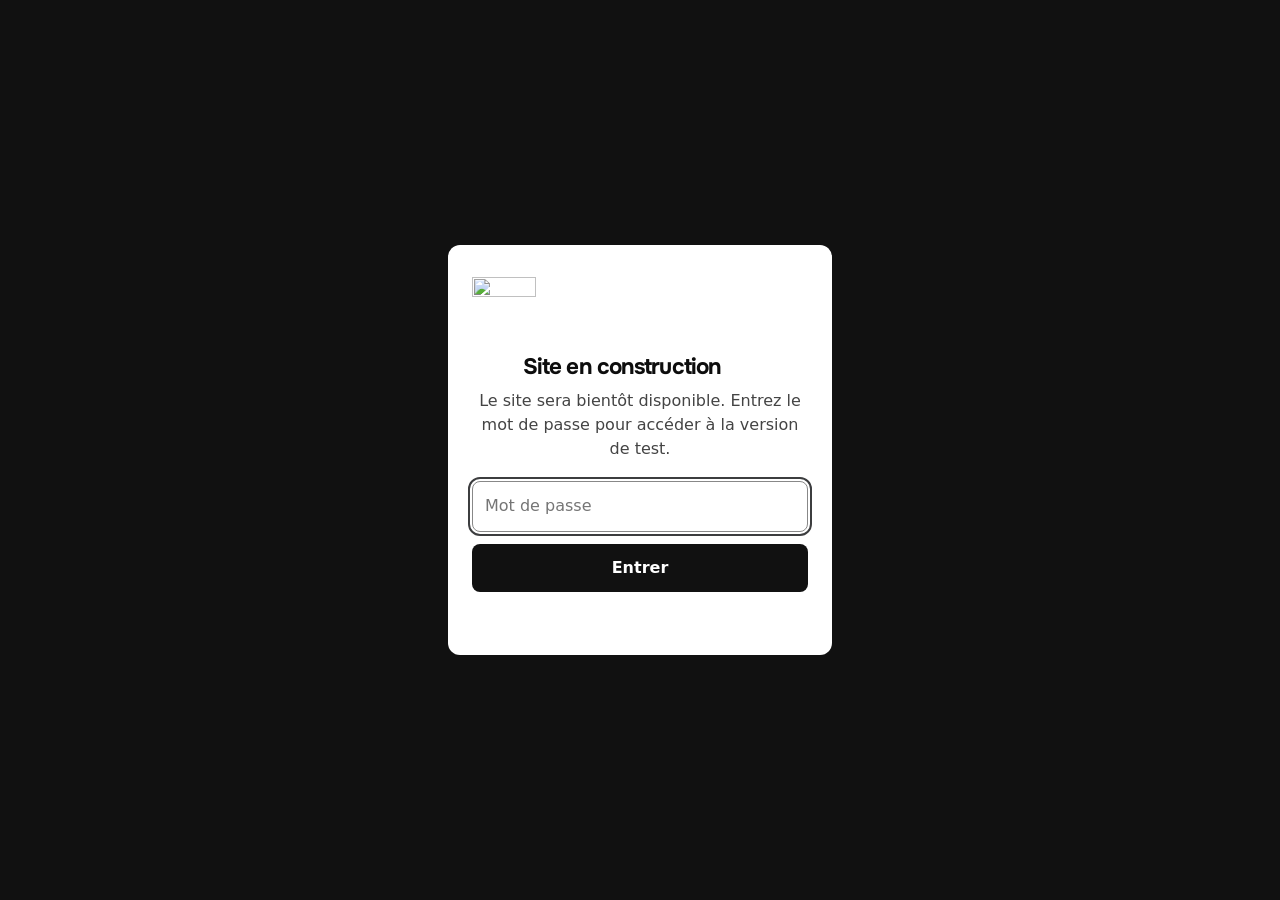
==== commit fd08e191: "Sajt u izradi: lozinka na ulazu svih javnih strana (admin izuzet) U repou je samo otisak lozinke (PB" ====
--- a/docs/index.html
+++ b/docs/index.html
@@ -1,6 +1,49 @@
 <!doctype html>
 <html lang="fr" class="no-js">
 <head>
+  <meta name="robots" content="noindex, nofollow">
+  <style id="gate-css">
+    html:not(.gate-open) body > *:not(#site-gate) { display: none !important; }
+    html:not(.gate-open):not(.gate-js) body::before { content: "Site en construction · Website under construction · Сајт је у изради"; display: block; padding: 4rem 1.5rem; text-align: center; font: 600 1.25rem/1.4 system-ui, sans-serif; }
+    #site-gate { position: fixed; inset: 0; z-index: 2147483647; display: grid; place-items: center; padding: 1rem; background: #111; font-family: system-ui, sans-serif; }
+    #site-gate form { width: min(24rem, 100%); padding: 2rem 1.5rem; border-radius: 12px; background: #fff; color: #111; text-align: center; }
+    #site-gate img { width: 64px; height: auto; margin-bottom: .75rem; }
+    #site-gate h1 { margin: 0 0 .5rem; font-size: 1.4rem; line-height: 1.25; }
+    #site-gate p { margin: 0 0 1.25rem; color: #444; line-height: 1.5; }
+    #site-gate input { box-sizing: border-box; width: 100%; padding: .75rem; border: 1px solid #888; border-radius: 8px; font: inherit; }
+    #site-gate button { width: 100%; margin-top: .75rem; padding: .75rem; border: 0; border-radius: 8px; background: #111; color: #fff; font: inherit; font-weight: 600; cursor: pointer; }
+    #site-gate button:disabled { opacity: .6; cursor: wait; }
+    #site-gate .gate-err { min-height: 1.4em; margin: .6rem 0 0; color: #b00020; font-size: .95rem; }
+  </style>
+  <script>(function () {
+    var C = {"h":"9e2b4eedec29a6f08e136bb15733d57b816cd2ac0da7cff730377bbc8ee5c9dd","s":"f9c9085c35261b1e4486913c","r":300000,"t":["Site en construction","Le site sera bientôt disponible. Entrez le mot de passe pour accéder à la version de test.","Mot de passe","Entrer","Mot de passe incorrect."]}, de = document.documentElement, K = 'ek-gate';
+    try { if (localStorage.getItem(K) === C.h) { de.classList.add('gate-open'); return; } } catch (e) {}
+    de.classList.add('gate-js');
+    var hex = function (b) { return Array.prototype.map.call(new Uint8Array(b), function (x) { return ('0' + x.toString(16)).slice(-2); }).join(''); };
+    function ready() {
+      var g = document.createElement('div'); g.id = 'site-gate';
+      g.innerHTML = '<form novalidate><img src="/assets/img/grb-112.png" alt="" width="64" height="64"><h1></h1><p></p><input type="password" autocomplete="current-password" required><button type="submit"></button><p class="gate-err" role="alert"></p></form>';
+      var q = function (s) { return g.querySelector(s); };
+      q('h1').textContent = C.t[0]; q('p').textContent = C.t[1];
+      q('input').setAttribute('aria-label', C.t[2]); q('input').placeholder = C.t[2]; q('button').textContent = C.t[3];
+      q('form').addEventListener('submit', function (e) {
+        e.preventDefault();
+        var b = q('button'), err = q('.gate-err'), pw = q('input').value;
+        err.textContent = ''; b.disabled = true;
+        var enc = new TextEncoder();
+        crypto.subtle.importKey('raw', enc.encode(pw), 'PBKDF2', false, ['deriveBits'])
+          .then(function (k) { return crypto.subtle.deriveBits({ name: 'PBKDF2', hash: 'SHA-256', salt: enc.encode(C.s), iterations: C.r }, k, 256); })
+          .then(function (bits) {
+            if (hex(bits) === C.h) { try { localStorage.setItem(K, C.h); } catch (e) {} de.classList.add('gate-open'); g.remove(); }
+            else { err.textContent = C.t[4]; q('input').select(); }
+            b.disabled = false;
+          })
+          .catch(function () { err.textContent = C.t[4]; b.disabled = false; });
+      });
+      document.body.appendChild(g); q('input').focus();
+    }
+    if (document.body) ready(); else document.addEventListener('DOMContentLoaded', ready);
+  })();</script>
   <meta charset="utf-8">
   <meta name="viewport" content="width=device-width, initial-scale=1">
   <title>Entrepôt du Diocèse d’Europe occidentale</title>
@@ -1516,6 +1559,6 @@
   <button class="fab" type="button" data-open-list hidden aria-label="Ma liste"><svg width="26" height="26" viewBox="0 0 24 24" fill="none" stroke="currentColor" stroke-width="1.8" stroke-linecap="round" stroke-linejoin="round" aria-hidden="true"><path d="M2.5 3.5h2.2l2.5 11.4a1.6 1.6 0 0 0 1.6 1.3h8.5a1.6 1.6 0 0 0 1.6-1.2l1.8-7.5H6"/><circle cx="9.5" cy="20" r="1.4"/><circle cx="17.5" cy="20" r="1.4"/></svg><span class="fab__label" aria-hidden="true">Ma liste</span><span class="fab__n" data-count>0</span></button>
 
   <script type="application/json" id="catalogue-data">{"lang":"fr","locale":"fr-FR","api":{"url":"https://ivzzhtaksdwbhhioilsn.supabase.co","key":"sb_publishable_rxpulg5CJqz_TpV1brvBCQ_C2ioyLyW"},"langs":{"fr":"./","en":"./en/","sr":"./sr/"},"s":{"introAvail":"articles disponibles","introCats":"catégories","introSkip":"Passer","add":"Ajouter","added":"Dans la liste","noMatch":"Aucun article ne correspond à « {q} ». Essayez un code comme P074, ou un mot plus court.","matches":"{n} pour « {q} »","photoOf":"Photo {i} sur {n}","emptyTitle":"Votre liste est vide.","emptyText":"Ajoutez des articles depuis le catalogue : ils apparaissent ici avec leur prix.","qty":"Quantité","less":"Un de moins","more":"Un de plus","remove":"Retirer","total":"Total indicatif","copy":"Copier la liste","copied":"Liste copiée dans le presse-papiers.","copyFailed":"La copie n’a pas fonctionné. Sélectionnez la liste à la main.","clearList":"Vider la liste","mailHello":"Bonjour,\n\nJe souhaite commander les articles suivants :","kg":"kg","perKg":"/ kg","close":"Fermer","code":"Code","browse":"Voir le catalogue","loginUnknown":"Cette adresse n’est pas sur la liste des membres. Vérifiez-la, ou continuez sans les prix.","loginTooMany":"Trop d’essais. Réessayez dans un quart d’heure.","loginFailed":"La vérification n’a pas abouti. Réessayez dans un instant.","loginInvalid":"Écrivez l’adresse sous la forme nom@exemple.fr.","checking":"Vérification…","showPrices":"Voir les prix","signOut":"Se déconnecter","pricesFor":"Prix pour {who}","guestList":"Les prix sont réservés aux membres. Envoyez votre liste à l’entrepôt : il vous répond par e-mail avec les prix exacts.","formName":"Nom","formParish":"Paroisse","formPhone":"Téléphone","formAddress":"Adresse de livraison","formNote":"Remarque","optional":"facultatif","nameMissing":"Indiquez votre nom pour que l’entrepôt sache qui commande.","sendOrder":"Envoyer la commande","listNext":"Continuer","reviewTitle":"Vérifier la commande","reviewBack":"Retour à la liste","reviewWho":"Vos informations","sending":"Envoi…","orderDone":"Commande n° {n} envoyée.","orderDoneMail":"Le PDF part par e-mail chez vous et à l’entrepôt.","orderDoneNoMail":"L’entrepôt l’a reçue. Téléchargez le PDF pour vos archives.","downloadPdf":"Télécharger le PDF","orderFailed":"La commande n’est pas partie. Réessayez dans un instant : votre liste est conservée.","orderUnknown":"Un article de la liste n’existe plus au catalogue. Rechargez la page, puis renvoyez la commande.","orderUnavailable":"Un article de la liste vient d’être épuisé ({codes}). Retirez-le, puis renvoyez la commande.","done":"Terminé","outOfStock":"Épuisé","related":"Dans la même catégorie","inStock":"En stock","optAvail":"{n} options disponibles","backToCatalogue":"Retour au catalogue","addLabel":"Ajouter à la liste : {name}","acLink":"Mon profil","list":"Ma liste","cartLabel":"Ma liste, {n}","askPrices":"Demander les prix","gatePriest":"Vous êtes prêtre du Diocèse d’Europe occidentale ?","gateLead":"Entrez votre e-mail : les prix s’affichent aussitôt.","gateUnknown":"Cette adresse n’est pas sur la liste du Diocèse. Vérifiez-la, ou demandez les prix ci-dessous.","gateOther":"Vous n’êtes pas prêtre du Diocèse ?","gateOtherLead":"Demandez les prix : l’entrepôt vous répond par e-mail avec les prix exacts.","emailPlaceholder":"nom@exemple.fr","inqSend":"Envoyer la demande","inqDone":"Demande envoyée.","inqDoneText":"Nous avons transmis votre demande à l’entrepôt. Il vous répondra par e-mail avec les prix exacts.","inqFailed":"La demande n’est pas partie. Réessayez dans un instant.","inqTooMany":"Trop de demandes depuis cette connexion. Réessayez plus tard.","emailMissing":"Indiquez votre e-mail pour recevoir les prix.","emailLabel":"Votre e-mail","quoteTitle":"Devis n° {n}","quoteLead":"Prix valables 30 jours. Vérifiez vos coordonnées et commandez.","quoteOrder":"Commander selon ce devis","quoteGone":"Ce devis n’est plus valable ou a déjà été commandé. Écrivez à l’entrepôt pour un nouveau devis.","quoteFor":"Pour","cancel":"Annuler","pdfBtn":"Télécharger le PDF","pdfChooseTitle":"Quel PDF souhaitez-vous ?","pdfChooseLead":"Voulez-vous le PDF sans les prix, pour y inscrire les prix de votre paroisse ?","pdfBlank":"Sans prix (à compléter)","pdfWithPrices":"Avec nos prix","pdfWorking":"Préparation…","pdfNone":"Le PDF n’est pas encore disponible.","pdfFailed":"Le téléchargement a échoué.","choose":"Voir les options","chooseLabel":"Choisir : {name}","optCount":"{n} au choix","optsHead":"Choisissez : {n} au choix","optsFind":"Chercher dans la liste","optsFindPh":"Nicolas, Sava, Trinité…","optsNone":"Rien de tel dans la liste.","orderChoose":"Choisissez d’abord une option pour : {codes}.","candlesLead":"Vendues au kilo, en neuf formats, et pour dikiri et trikiri.","candlesCaption":"Le format donne le nombre de bougies au kilo : 10/1, dix bougies pour un kilo.","thFormat":"Format","thSize":"Hauteur × largeur","thDetail":"Détail","thPrice":"Prix au kilo","thPriceUnit":"Prix","thList":"Liste"},"mailFields":["Nom :","Paroisse :","Adresse :","Téléphone :"],"addLabel":"Ajouter à la liste : {name}","items":{"one":"article","other":"articles"},"sizes":{"one":"format","other":"formats"},"cats":{"encensoirs":"Encensoirs","icones":"Icônes","chandeliers":"Chandeliers","veilleuses":"Veilleuses","croix":"Croix","pendentifs":"Petites croix et pendentifs","culte":"Articles de culte","encens":"Encens et charbon","chapelets":"Chapelets","enfants":"Coin enfants","livres":"Livres","bougies":"Bougies en cire"},"p":{"P011":{"n":"Encensoir","c":"encensoirs","ph":[["p011-1",763,327]]},"P014":{"n":"Encensoir","c":"encensoirs","ph":[["p014-1",504,369],["p014-2",573,381]]},"P013":{"n":"Encensoir","c":"encensoirs","ph":[["p013-1",864,1043]]},"P012":{"n":"Encensoir","c":"encensoirs","ph":[["p012-1",404,364]]},"A006":{"n":"Encensoir","c":"encensoirs","ph":[["a006-1",663,319]]},"H007":{"n":"Petit encensoir","c":"encensoirs","ph":[["h007-1",846,477]]},"H006":{"n":"Grand encensoir","c":"encensoirs","ph":[["h006-1",924,443]]},"H004":{"n":"Encensoir en métal, grand","c":"encensoirs","ph":[["h004-1",468,812],["h004-2",392,574],["h004-3",492,826]]},"H005":{"n":"Encensoir en métal, petit","c":"encensoirs","ph":[["h005-1",362,566],["h005-2",864,1184],["h005-3",638,592]]},"P064":{"n":"Icône montée A4","c":"icones","ph":[["p064-1",662,849]],"o":[[47,"Saint Alexandre Nevski","P0656"],[48,"Saint Alypius le Stylite","P0647",1],[49,"Saint André, apôtre","P064/8"],[52,"Annonciation","P064/16",1],[56,"Ascension","P064/19"],[50,"Saint Athanase le Grand","P064/14"],[73,"Baptême du Christ","P064/38"],[58,"Saint Basile d’Ostrog","P064/21"],[57,"Saint Basile le Grand","P064/20"],[62,"Le Christ","P064/26",1],[70,"Saints Côme et Damien","P064/25"],[71,"Saints Constantin et Hélène","P064/35"],[87,"Crucifixion","P064/49"],[69,"Saint Cyriaque","P064/32"],[68,"Saints Cyrille et Méthode","P064/33"],[106,"Décollation de saint Jean-Baptiste","P064/65"],[63,"Saint Démétrius","P064/27"],[107,"Dormition de la Mère de Dieu","P064/66",1],[67,"Saint Élie, prophète","P064/31"],[55,"Entrée de la Mère de Dieu au Temple","P064/18",1],[108,"Entrée du Christ à Jérusalem","P064/67"],[100,"Saint Étienne de Dečani","P064/60"],[101,"Saint Étienne de Dečani","P064/61"],[99,"Saint Étienne, archidiacre","P064/13",1],[72,"Exaltation de la Croix (Krstovdan)","P064/37"],[61,"Archange Gabriel","P064/11"],[109,"Saint Georges","P064",1],[110,"Saint Georges (Đurđic)","P0641",1],[66,"Saint Ignace le Théophore","P064/30"],[113,"Saint Jean Chrysostome","P064/28"],[115,"Saint Jean le Miséricordieux","P0644",1],[112,"Saint Jean le Théologien","P0643",1],[114,"Saint Jean-Baptiste","P064/36"],[111,"Saints Joachim et Anne","P0642"],[116,"Saint Justin de Ćelije","P0645",1],[51,"L’Ange blanc","P064/15"],[75,"Saint Luc, apôtre","P064/9"],[76,"Saint Marc, apôtre","P064/10"],[53,"Mère de Dieu","P064/7",1],[77,"Archange Michel","P064/12",1],[88,"Nativité de la Mère de Dieu","P064/51",1],[89,"Nativité de saint Jean-Baptiste","P064/50"],[54,"Nativité du Christ","P064/17"],[78,"Saint Nectaire d’Égine","P064/39",1],[79,"Saint Nicolas de Žiča","P064/40"],[80,"Saint Pantéléimon","P064/41"],[82,"Sainte Parascève, âgée","P064/45",1],[81,"Sainte Parascève, jeune","P064/43",1],[65,"Saints Pierre et Paul","P064/42"],[98,"Présentation du Seigneur au Temple","P064/59"],[74,"Saint prince Lazare","P064/34"],[86,"Saint Procope","P064/48"],[83,"Protection de la Mère de Dieu","P064/44"],[59,"Résurrection de Lazare","P064/22"],[60,"Résurrection du Christ","P064/23"],[91,"Saint Sabbas le Sanctifié","P064/52"],[90,"Saint Sava","P064/53"],[92,"Saints Serge et Bacchus","P064/24"],[94,"Saint Siméon le Myroblyte","P064/55"],[95,"Saint Siméon le Stylite","P064/56"],[93,"Saint Siméon le Théodoque","P064/54"],[96,"Saint Sisoès le Grand","P064/57"],[97,"Saint Spyridon","P064/58",1],[102,"Saint Thomas, apôtre","P064/11"],[85,"Transfiguration","P064/47"],[84,"Translation des reliques de saint Nicolas","P064/46"],[105,"Sainte Trinité","P064/64"],[103,"Les Trois Saints Hiérarques","P064/62"],[104,"Saint Tryphon","P064/63"],[64,"Saints Zosime et Jacques","P064/29",1]]},"P074":{"n":"Icône Nika, moyenne","c":"icones","ph":[["p074-1",712,1019],["p074-2",864,589]],"o":[[172,"Saint Basile d’Ostrog","P074/7"],[174,"Le Christ","P074/9"],[175,"Saint Démétrius","P074/10"],[184,"Saint Étienne","P074/17"],[187,"Saint Georges","P06521"],[181,"Les grandes fêtes","P074/14"],[188,"Saint Jean","P074/1"],[168,"L’Ange blanc","P074/3",1],[169,"Mère de Dieu","P074/6",1],[177,"Archange Michel","P074/2"],[171,"Nativité du Christ","P074/5",1],[179,"Saint Nicolas","P074/12"],[180,"Sainte Parascève (Petka)","P074/13"],[173,"Résurrection du Christ","P074/8",1],[182,"Saint Sava","P074/15",1],[178,"La Serbie céleste","P074/11",1],[183,"Saint Spyridon","P074/16",1],[170,"Théophanie","P074/4"],[186,"Sainte Trinité","P074/19",1],[185,"Saint Tryphon","P074/18",1],[176,"Sainte Xénia","P074/10",1]]},"P128":{"n":"Icône Nika, très petite","c":"icones","ph":[["p074-2",864,589]]},"P127":{"n":"Icône Nika, très grande","c":"icones","ph":[["p074-2",864,589]],"o":[[191,"Le Christ","P127/6"],[196,"Saint Georges","P127/3"],[197,"Saint Jean","P127/4"],[189,"L’Ange blanc","P127/2"],[190,"Mère de Dieu","P127/5"],[192,"Archange Michel","P127/1"],[194,"Saint Nicolas","P127/8"],[195,"Sainte Parascève (Petka)","P127/8"],[193,"La Serbie céleste","P127/7"]]},"A007":{"n":"Icône encadrée sous verre A4","c":"icones","ph":[["a007-1",763,945]],"o":[[1,"Saint Alexandre Nevski","A007/4"],[2,"Saint Alypius le Stylite","A007/5"],[3,"Saint André, apôtre","A007/6"],[4,"Saint Athanase le Grand","A007/14"],[10,"Saint Basile d’Ostrog","A007/18"],[9,"Saint Basile le Grand","A007/17"],[12,"Le Christ","A007/20"],[19,"Saints Côme et Damien","A007/19"],[18,"Saint Cyriaque","A007/26"],[17,"Saints Cyrille et Méthode","A007/27"],[44,"Décollation de saint Jean-Baptiste","A007/48"],[13,"Saint Démétrius","A007/21",1],[16,"Saint Élie, prophète","A007/25"],[39,"Saint Étienne de Dečani","A007/44"],[38,"Saint Étienne, archidiacre","A007/13"],[11,"Archange Gabriel","A007/11"],[15,"Saint Ignace le Théophore","A007/23"],[46,"Saint Jean-Baptiste","A007/3",1],[45,"Saint Jean, apôtre","A007/7"],[5,"L’Ange blanc","A007/15",1],[21,"Saint Luc, apôtre","A007/8"],[22,"Saint Marc, apôtre","A007/9"],[6,"Mère de Dieu","A007/16"],[7,"Mère de Dieu","A007/2"],[8,"Mère de Dieu « aux trois mains »","A007/47",1],[23,"Archange Michel","A007/12"],[24,"Saint Nectaire d’Égine","A007/28"],[25,"Saint Nicolas","A007/29"],[26,"Saint Nicolas Velimirović","A007/30"],[27,"Saint Pantéléimon","A007/31"],[28,"Sainte Parascève (Petka)","A007/32"],[29,"Saint Procope","A007/33",1],[30,"Saint Sabbas le Sanctifié","A007/34"],[31,"Saint Sava de Serbie","A007/35"],[32,"Saint Séraphin de Sarov","A007/37"],[34,"Saint Siméon le Myroblyte","A007/40"],[35,"Saint Siméon le Stylite","A007/41",1],[33,"Saint Siméon le Théodoque","A007/39"],[36,"Saint Sisoès le Grand","A007/36"],[37,"Saint Spyridon","A007/43",1],[40,"Saint Thomas, apôtre","A007/10"],[43,"Sainte Trinité","A007/49"],[41,"Les Trois Saints Hiérarques","A007/45"],[42,"Saint Tryphon","A007/46"],[20,"Saint tsar Lazare","A007/50"],[14,"Saints Zosime et Jacques","A007/22"]]},"P063":{"n":"Bénédiction de la maison","c":"icones","ph":[["p063-1",548,732]]},"P137":{"n":"Icône Nika encadrée","c":"icones","ph":[["p137-1",733,887]],"note":"Inscription personnalisable sur l’icône."},"P069":{"n":"Diptyque A4","c":"icones","ph":[["p069-1",830,704]]},"P073":{"n":"Diptyque carte postale","c":"icones","ph":[["p073-1",382,299]]},"P070":{"n":"Petite plaquette","c":"icones","ph":[["p070-1",442,209]]},"P072":{"n":"Petit triptyque","c":"icones","ph":[["p072-1",854,418]]},"P071":{"n":"Petit diptyque","c":"icones","ph":[["p071-1",941,623]]},"P066":{"n":"Petite icône montée","c":"icones","ph":[["p066-1",711,489]],"o":[[117,"Saint Alypius le Stylite","P066/4"],[118,"Saint André, apôtre","P066/6"],[120,"Annonciation","P066/13"],[124,"Ascension","P066/17"],[137,"Baptême du Christ","P066/26"],[126,"Saint Basile d’Ostrog","P066/19",1],[125,"Saint Basile le Grand","P066/18"],[130,"Le Christ","P066/22",1],[136,"Saints Côme et Damien","P066/23"],[147,"Crucifixion","P066/33"],[135,"Saints Cyrille et Méthode","P066/26"],[131,"Saint Démétrius","P066/24"],[161,"Dormition de la Mère de Dieu","P066/47",1],[134,"Saint Élie, prophète","P066/35"],[123,"Entrée de la Mère de Dieu au Temple","P066/15",1],[162,"Entrée du Christ à Jérusalem","P066/49"],[157,"Saint Étienne de Dečani","P066/44"],[156,"Saint Étienne, archidiacre","P066/11"],[129,"Exaltation de la Croix","P066/21"],[163,"Saint Georges","P066/34"],[164,"Saint Georges (Đurđic)","P066/1",1],[166,"Saint Jean-Baptiste","P066/2"],[165,"Saint Jean, apôtre","P066/5"],[167,"Saint Justin de Ćelije","P066/3"],[119,"L’Ange blanc","P066/12"],[139,"Saint Luc, apôtre","P066/7"],[141,"Saint Marc, apôtre","P066/8"],[121,"Mère de Dieu","P066/14"],[142,"Archange Michel","P066/10",1],[140,"Nativité de la Mère de Dieu","P066/27"],[148,"Nativité de saint Jean-Baptiste","P066/32"],[122,"Nativité du Christ","P066/16"],[143,"Saint Nectaire d’Égine","P066/29"],[144,"Saint Nicolas","P066/36"],[145,"Saint Nicolas de Žiča","P066/28"],[133,"Saints Pierre et Paul","P066/30",1],[155,"Présentation du Seigneur au Temple","P066/43"],[146,"Saint Procope","P066/31"],[127,"Résurrection de Lazare","P066/20"],[128,"Résurrection du Christ","P066/19"],[149,"Saint Sava","P066/37"],[150,"Saints Serge et Bacchus","P066/39"],[152,"Saint Siméon le Myroblyte","P066/41"],[153,"Saint Siméon le Stylite","P066/42"],[151,"Saint Siméon le Théodoque","P066/40"],[154,"Saint Sisoès le Grand","P066/38"],[158,"Saint Thomas, apôtre","P066/9"],[160,"Sainte Trinité","P066/46"],[159,"Saint Tryphon","P066/45"],[138,"Saint tsar Lazare","P066/48"],[132,"Saints Zosime et Jacques","P066/25"]]},"P067":{"n":"Petites icônes en PVC","c":"icones","ph":[["p067-1",967,469]]},"P147":{"n":"Icône ronde","c":"icones","ph":[["p147-1",768,649]]},"H008":{"n":"Petite icône","c":"icones","ph":[["h008-1",771,501]]},"P010":{"n":"Grand chandelier","c":"chandeliers","ph":[["p010-1",337,693]]},"A001":{"n":"Chandelier nickelé","c":"chandeliers","ph":[["a001-1",471,789]]},"A009":{"n":"Chandelier mat","c":"chandeliers","ph":[["a009-1",432,672]]},"A008":{"n":"Chandelier doré","c":"chandeliers","ph":[["a008-1",460,804]]},"P009":{"n":"Petit chandelier","c":"chandeliers","ph":[["p009-1",295,562]]},"P016":{"n":"Chandelier en céramique","c":"chandeliers","ph":[["p016-1",1179,1028]]},"P015":{"n":"Chandelier en céramique","c":"chandeliers","ph":[["p015-1",369,822]]},"P004":{"n":"Veilleuse Knjaz Miloš","c":"veilleuses","ph":[["p004-1",881,558]]},"P003":{"n":"Veilleuse suspendue","c":"veilleuses","ph":[["p003-1",747,597]]},"A003":{"n":"Veilleuse suspendue","c":"veilleuses","ph":[["a003-1",926,627]]},"P142":{"n":"Veilleuse dorée russe","c":"veilleuses","ph":[["p142-1",799,669]]},"A002":{"n":"Veilleuse suspendue, mate","c":"veilleuses","ph":[["a002-1",896,728]]},"A004":{"n":"Veilleuse suspendue","c":"veilleuses","ph":[["a004-1",928,701]]},"P005":{"n":"Veilleuse de table aux aigles","c":"veilleuses","ph":[["p005-1",272,490]]},"P002":{"n":"Veilleuse de table dentelle","c":"veilleuses","ph":[["p002-1",434,636]]},"H001":{"n":"Veilleuse de table","c":"veilleuses","ph":[["h001-1",364,550],["h001-2",387,579]]},"P141":{"n":"Veilleuse de table combinée","c":"veilleuses","ph":[["p141-1",721,747]]},"H017":{"n":"Veilleuse de table","c":"veilleuses","ph":[["h017-1",576,1277]]},"P132":{"n":"Veilleuse de table","c":"veilleuses","ph":[["p132-1",438,565]]},"A005":{"n":"Veilleuse de table nickelée","c":"veilleuses","ph":[["a005-1",741,687]]},"A010":{"n":"Veilleuse de table dorée","c":"veilleuses","ph":[["a010-1",749,725]]},"A011":{"n":"Veilleuse de table M.R.","c":"veilleuses","ph":[["a011-1",767,672]]},"A012":{"n":"Veilleuse de table N.P.","c":"veilleuses","ph":[["a012-1",765,669]]},"P155":{"n":"Veilleuse en onyx","c":"veilleuses","ph":[["p155-1",640,750]]},"P156":{"n":"Veilleuse en onyx","c":"veilleuses","ph":[["p156-1",627,822]]},"P157":{"n":"Veilleuse en onyx","c":"veilleuses","ph":[["p157-1",702,810]]},"H012":{"n":"Croix de table","c":"croix","ph":[["h012-1",368,565],["h012-2",368,563]]},"P022":{"n":"Petite croix en résine","c":"croix","ph":[["p022-1",308,516],["p022-2",843,652]]},"P020":{"n":"Grande croix de table","c":"croix","ph":[["p020-1",436,780]]},"P021":{"n":"Petite croix de table","c":"croix","ph":[["p021-1",695,679]]},"P131":{"n":"Croix de table en résine","c":"croix","ph":[["p131-1",847,1065]]},"P136":{"n":"Croix de bénédiction en résine","c":"croix","ph":[["p136-1",864,1184]]},"P024":{"n":"Croix de bénédiction","c":"croix","ph":[["p024-1",433,873]]},"P028":{"n":"Petite croix en bois","c":"pendentifs","ph":[["p028-1",992,317]]},"P135":{"n":"Petite croix parfumée","c":"pendentifs","ph":[["p135-1",1037,527]]},"H009":{"n":"Pendentif croix","c":"pendentifs","ph":[["h009-1",860,742]]},"H010":{"n":"Petite croix","c":"pendentifs","ph":[["h010-1",645,716]]},"H018":{"n":"Pince","c":"culte","ph":[["h018-1",768,407]]},"P031":{"n":"Médaillons","c":"pendentifs","ph":[["p031-1",1020,282]]},"P035":{"n":"Pendentif croix","c":"pendentifs","ph":[["p035-1",661,616]]},"P120":{"n":"Pendentif croix","c":"pendentifs","ph":[["p120-1",768,795]]},"H016":{"n":"Croix en boîte","c":"pendentifs","ph":[["h016-1",960,1088]]},"H016-1":{"n":"Croix en boîte","c":"pendentifs","ph":[["h016-1-1",864,798]]},"H016-2":{"n":"Croix en boîte","c":"pendentifs","ph":[["h016-2-1",777,684]]},"H015":{"n":"Croix en boîte","c":"pendentifs","ph":[["h015-1",929,744]]},"P117":{"n":"Croix de voiture en résine","c":"pendentifs","ph":[["p117-1",768,633],["p117-2",749,372]]},"H002":{"n":"Croix en boîte","c":"pendentifs","ph":[["h002-1",546,411]]},"P154":{"n":"Petites croix en pierres semi-précieuses","c":"pendentifs","ph":[["p154-1",768,995]]},"H011":{"n":"Serviette (ubrus)","c":"culte","ph":[["h011-1",864,983]]},"H020":{"n":"Éteignoir à bougies","c":"culte","ph":[["h020-1",754,934]]},"P032":{"n":"Médaillon en métal","c":"pendentifs","ph":[["p032-1",807,849]]},"P051":{"n":"Rose blanche","c":"culte","ph":[["p051-1",768,505]]},"P052":{"n":"Rose tricolore","c":"culte","ph":[["p052-1",757,475]]},"P112":{"n":"Rose","c":"culte","ph":[["p112-1",1046,667]]},"P019":{"n":"Sceau à pain, grand","c":"culte","ph":[["p019-1",744,459]]},"P017":{"n":"Sceau à pain, petit","c":"culte","ph":[["p019-1",744,459]]},"P018":{"n":"Sceau à pain, moyen","c":"culte","ph":[["p019-1",744,459]]},"P023":{"n":"Sceau à pain, cube","c":"culte","ph":[["p023-1",426,294]]},"L003":{"n":"Aimants","c":"culte","ph":[["l003-1",864,416]]},"P059":{"n":"Myron","c":"culte","ph":[["p059-1",388,665]]},"P025":{"n":"Moules pour pain de slava","c":"culte","ph":[["p025-1",587,402]]},"P026":{"n":"Pochoir","c":"culte","ph":[["p026-1",847,523]]},"P033":{"n":"Pendentif en bois","c":"pendentifs","ph":[["p033-1",843,719]]},"P062":{"n":"Grand aspersoir en basilic","c":"culte","ph":[["p062-1",896,693]]},"P098":{"n":"Petit aspersoir en basilic","c":"culte","ph":[["p098-1",768,1010]]},"P119":{"n":"Boîte Mola","c":"culte","ph":[["p119-1",768,743]]},"P133":{"n":"Coffret de baptême","c":"culte","ph":[["p133-1",605,1150]]},"P140":{"n":"Bague","c":"culte","ph":[["p140-1",442,446]]},"P118":{"n":"Croix de voiture gravée","c":"pendentifs","ph":[["p118-1",800,615]]},"P034":{"n":"Croix de voiture","c":"pendentifs","ph":[["p034-1",744,897]]},"P055":{"n":"Charbon pour encensoir","c":"encens","ph":[["p055-1",766,649]]},"P054":{"n":"Charbon liturgique","c":"encens","ph":[["p054-1",768,1046]]},"P056":{"n":"Mèches pour veilleuse","c":"encens","ph":[["p056-1",691,647]]},"P146":{"n":"Encens de Vatopédi","c":"encens","ph":[["p146-1",761,699]]},"P057":{"n":"Encens en tube, ordinaire","c":"encens","ph":[]},"P099":{"n":"Encens en tube, parfumé","c":"encens","ph":[]},"P130":{"n":"Clochettes","c":"culte","ph":[["p130-1",682,488]]},"H013":{"n":"Chapelet en perles","c":"chapelets","ph":[["h013-1",904,546]]},"H014":{"n":"Chapelets pour enfants","c":"chapelets","ph":[["h014-1",1114,540]]},"P103":{"n":"Chapelet ajustable","c":"chapelets","ph":[["p103-1",817,292]]},"P037":{"n":"Petite croix tressée","c":"chapelets","ph":[["p037-1",562,864]]},"P040":{"n":"Chapelet en pierres semi-précieuses","c":"chapelets","ph":[["p040-1",1155,521]]},"P041":{"n":"Chapelet enfant en plastique","c":"chapelets","ph":[["p041-1",985,313]]},"P043":{"n":"Chapelets tressés","c":"chapelets","ph":[["p043-1",753,340]]},"P044":{"n":"Chapelet tricolore","c":"chapelets","ph":[["p044-1",440,798]]},"P047":{"n":"Chapelet en verre","c":"chapelets","ph":[["p047-1",427,831]]},"P050":{"n":"Larmes de la Vierge","c":"chapelets","ph":[["p050-1",897,745]]},"P049":{"n":"Larmes de la Vierge","c":"chapelets","ph":[["p049-1",864,936]]},"P046":{"n":"Colliers en bois","c":"chapelets","ph":[["p046-1",970,841]]},"P107":{"n":"Chapelet en bois","c":"chapelets","ph":[["p107-1",864,1184]]},"P104":{"n":"Chapelets fins ajustables","c":"chapelets","ph":[["p104-1",864,284]]},"P105":{"n":"Chapelet en plastique","c":"chapelets","ph":[["p105-1",818,464]]},"P106":{"n":"Chapelet en cristal","c":"chapelets","ph":[["p106-1",781,466]]},"P126":{"n":"Chapelet fin en cristal","c":"chapelets","ph":[["p126-1",852,345]]},"P121":{"n":"Chapelet enfant ajustable","c":"chapelets","ph":[["p121-1",1069,464]]},"P109":{"n":"Chapelet à pompon","c":"chapelets","ph":[["p109-1",802,807]]},"P111":{"n":"Chapelet en soie","c":"chapelets","ph":[["p111-1",808,1011]]},"P045":{"n":"Grands chapelets","c":"chapelets","ph":[["p045-1",768,1121]]},"P150":{"n":"Chapelet nœud doré 100","c":"chapelets","ph":[["p150-1",730,1234]]},"P149":{"n":"Chapelet nœud doré 50","c":"chapelets","ph":[["p149-1",768,1222]]},"P152":{"n":"Chapelet à capuche","c":"chapelets","ph":[["p152-1",768,1080]]},"P108":{"n":"Grande croix en cristal","c":"chapelets","ph":[["p108-1",768,1016]]},"P151":{"n":"Bracelet en boîte","c":"chapelets","ph":[["p151-1",768,944]]},"N002":{"n":"Puzzle","c":"enfants","ph":[["n002-1",582,743]]},"N001":{"n":"Cube Saint-Sava","c":"enfants","ph":[["n001-1",505,619],["n001-2",698,768]]},"P084":{"n":"Sainte Écriture","c":"livres","ph":[["p084-1",556,641]]},"P081":{"n":"Bible pour enfants","c":"livres","ph":[["p081-1",556,648]]},"P079":{"n":"Sainte Écriture (A5)","c":"livres","ph":[["p079-1",567,753]]},"P082":{"n":"Petit psautier","c":"livres","ph":[["p082-1",523,565]]},"P083":{"n":"Grand psautier","c":"livres","ph":[["p083-1",574,598]]},"P086":{"n":"Livre de prières pour enfants","c":"livres","ph":[["p086-1",585,639]]},"P075":{"n":"Nouveau Testament","c":"livres","ph":[["p075-1",543,598]]},"P085":{"n":"Livre de prières orthodoxe","c":"livres","ph":[["p085-1",527,604]]},"P080":{"n":"Répons de la liturgie","c":"livres","ph":[["p080-1",764,884]]},"P134":{"n":"Livre de prières","c":"livres","ph":[["p134-1",594,774]]},"P138":{"n":"Répons de la liturgie","c":"livres","ph":[["p138-1",629,981]]},"1/1":{"n":"Bougies 1/1","c":"bougies","ph":[["bougies-1",768,1052]],"kg":1},"2/1":{"n":"Bougies 2/1","c":"bougies","ph":[["bougies-1",768,1052]],"kg":1},"3/1":{"n":"Bougies 3/1","c":"bougies","ph":[["bougies-1",768,1052]],"kg":1},"5/1":{"n":"Bougies 5/1","c":"bougies","ph":[["bougies-1",768,1052]],"kg":1},"10/1":{"n":"Bougies 10/1","c":"bougies","ph":[["bougies-1",768,1052]],"kg":1},"30/1":{"n":"Bougies 30/1","c":"bougies","ph":[["bougies-1",768,1052]],"kg":1},"50/1":{"n":"Bougies 50/1","c":"bougies","ph":[["bougies-1",768,1052]],"kg":1},"100/1":{"n":"Bougies 100/1","c":"bougies","ph":[["bougies-1",768,1052]],"kg":1},"200/1":{"n":"Bougies 200/1","c":"bougies","ph":[["bougies-1",768,1052]],"kg":1},"D/T":{"n":"Bougies pour dikiri et trikiri","c":"bougies","ph":[["bougies-2",573,1364]],"kg":1}},"account":"./compte/","checkout":"./commande/"}</script>
-  <script type="module" src="./assets/js/app.js?v=f32cd7527c"></script>
+  <script type="module" src="./assets/js/app.js?v=817b24c906"></script>
 </body>
 </html>
